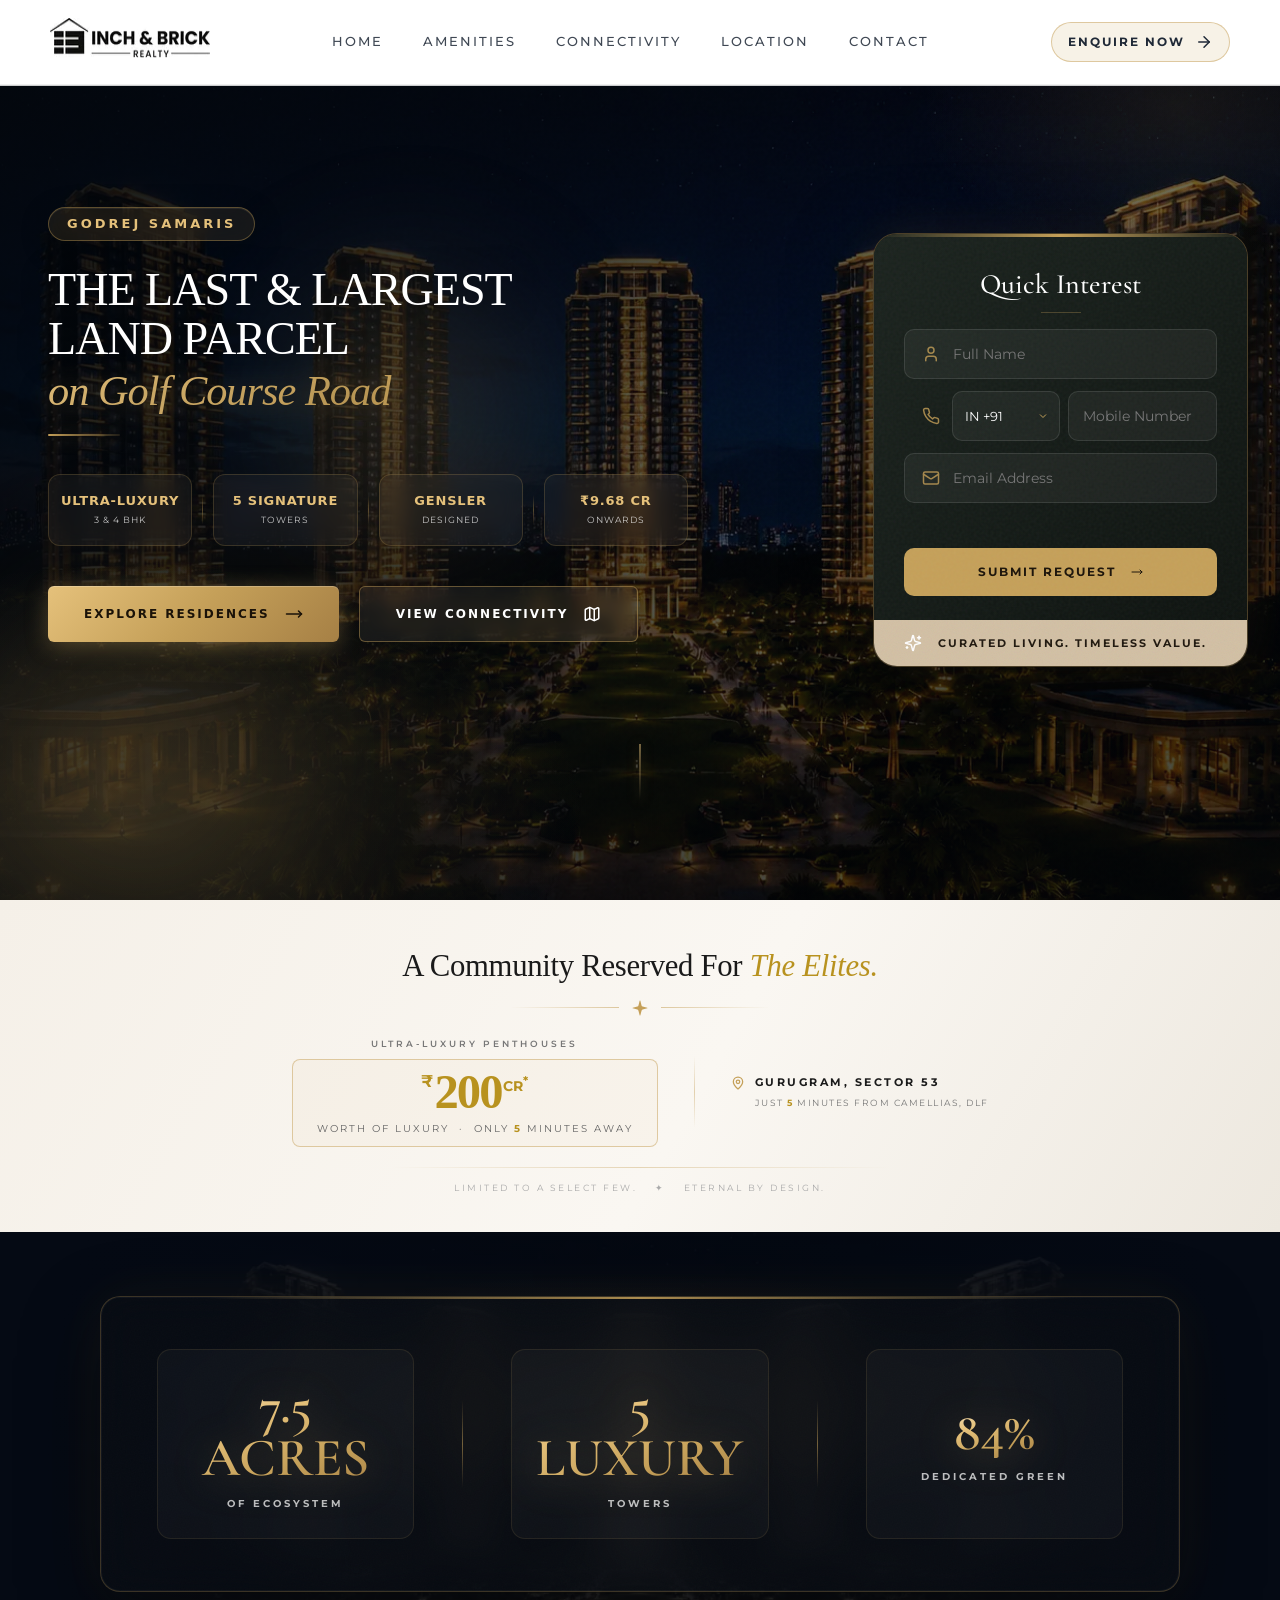
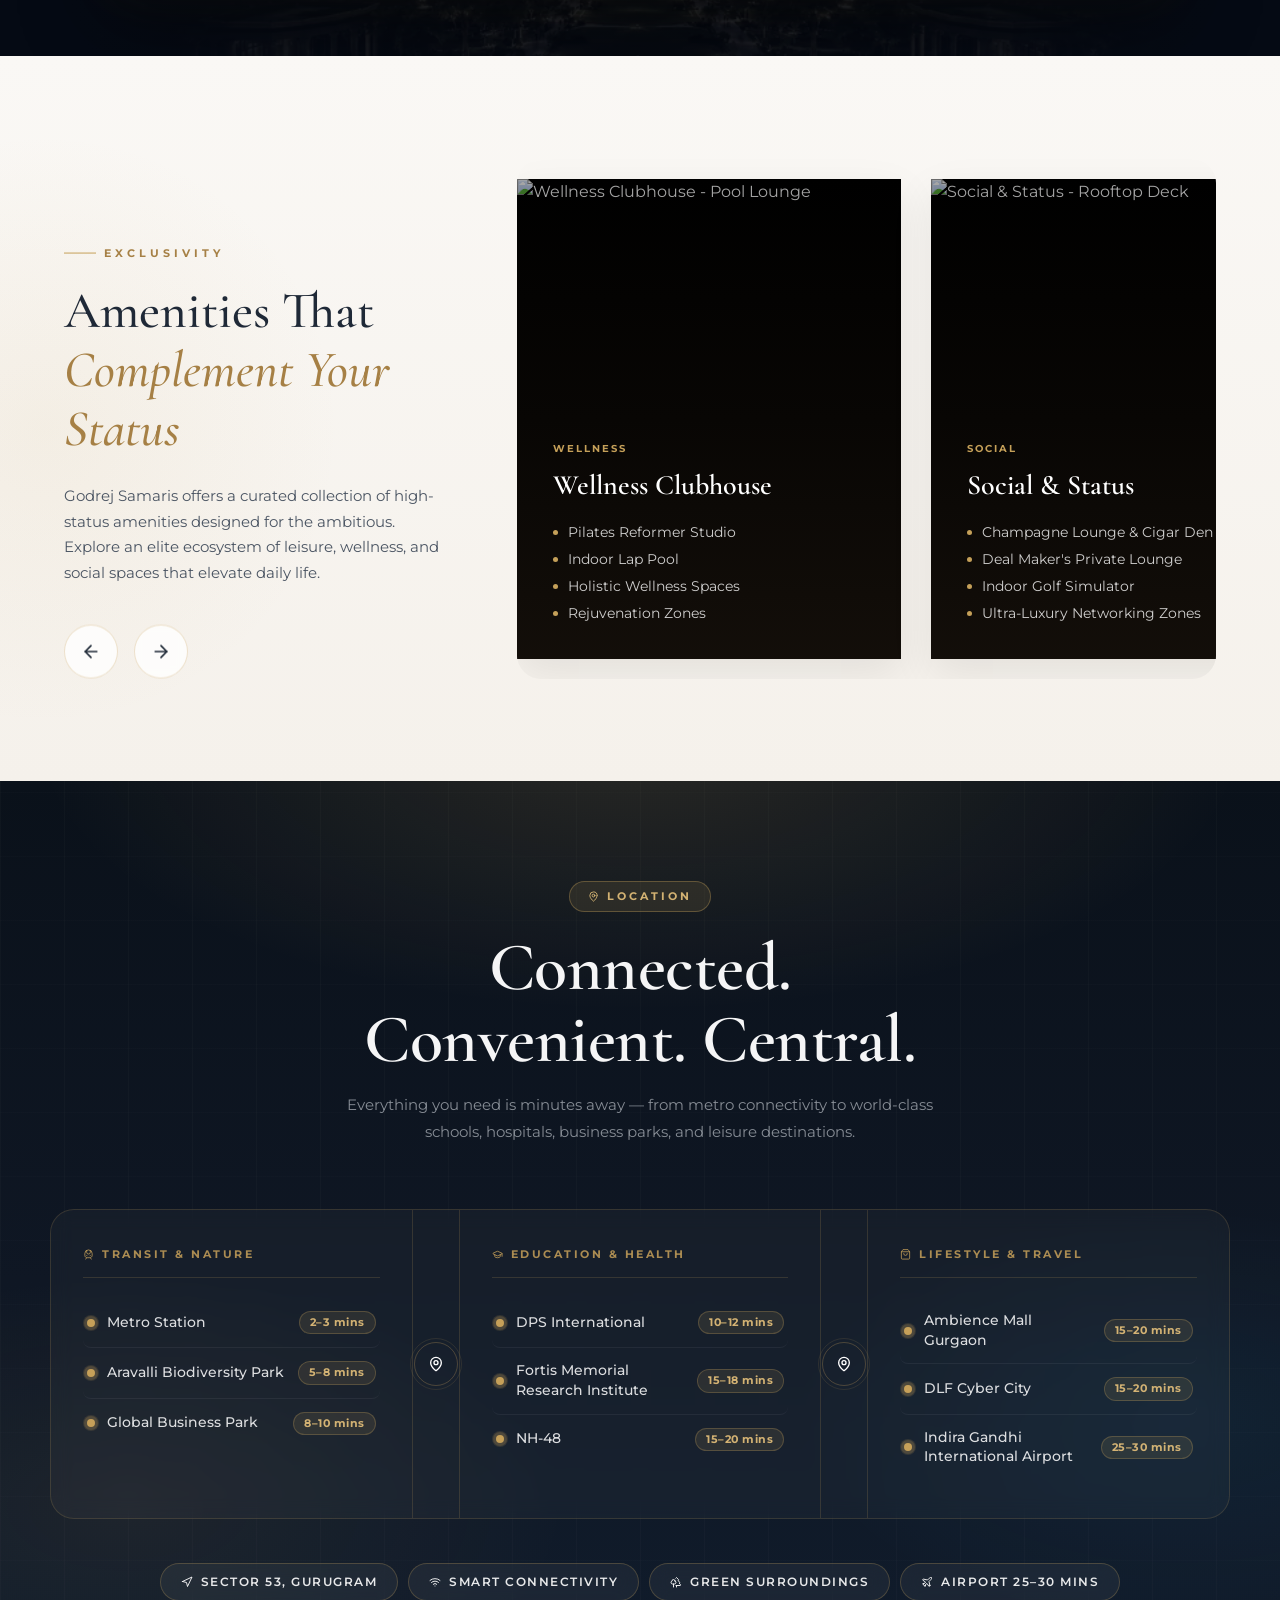
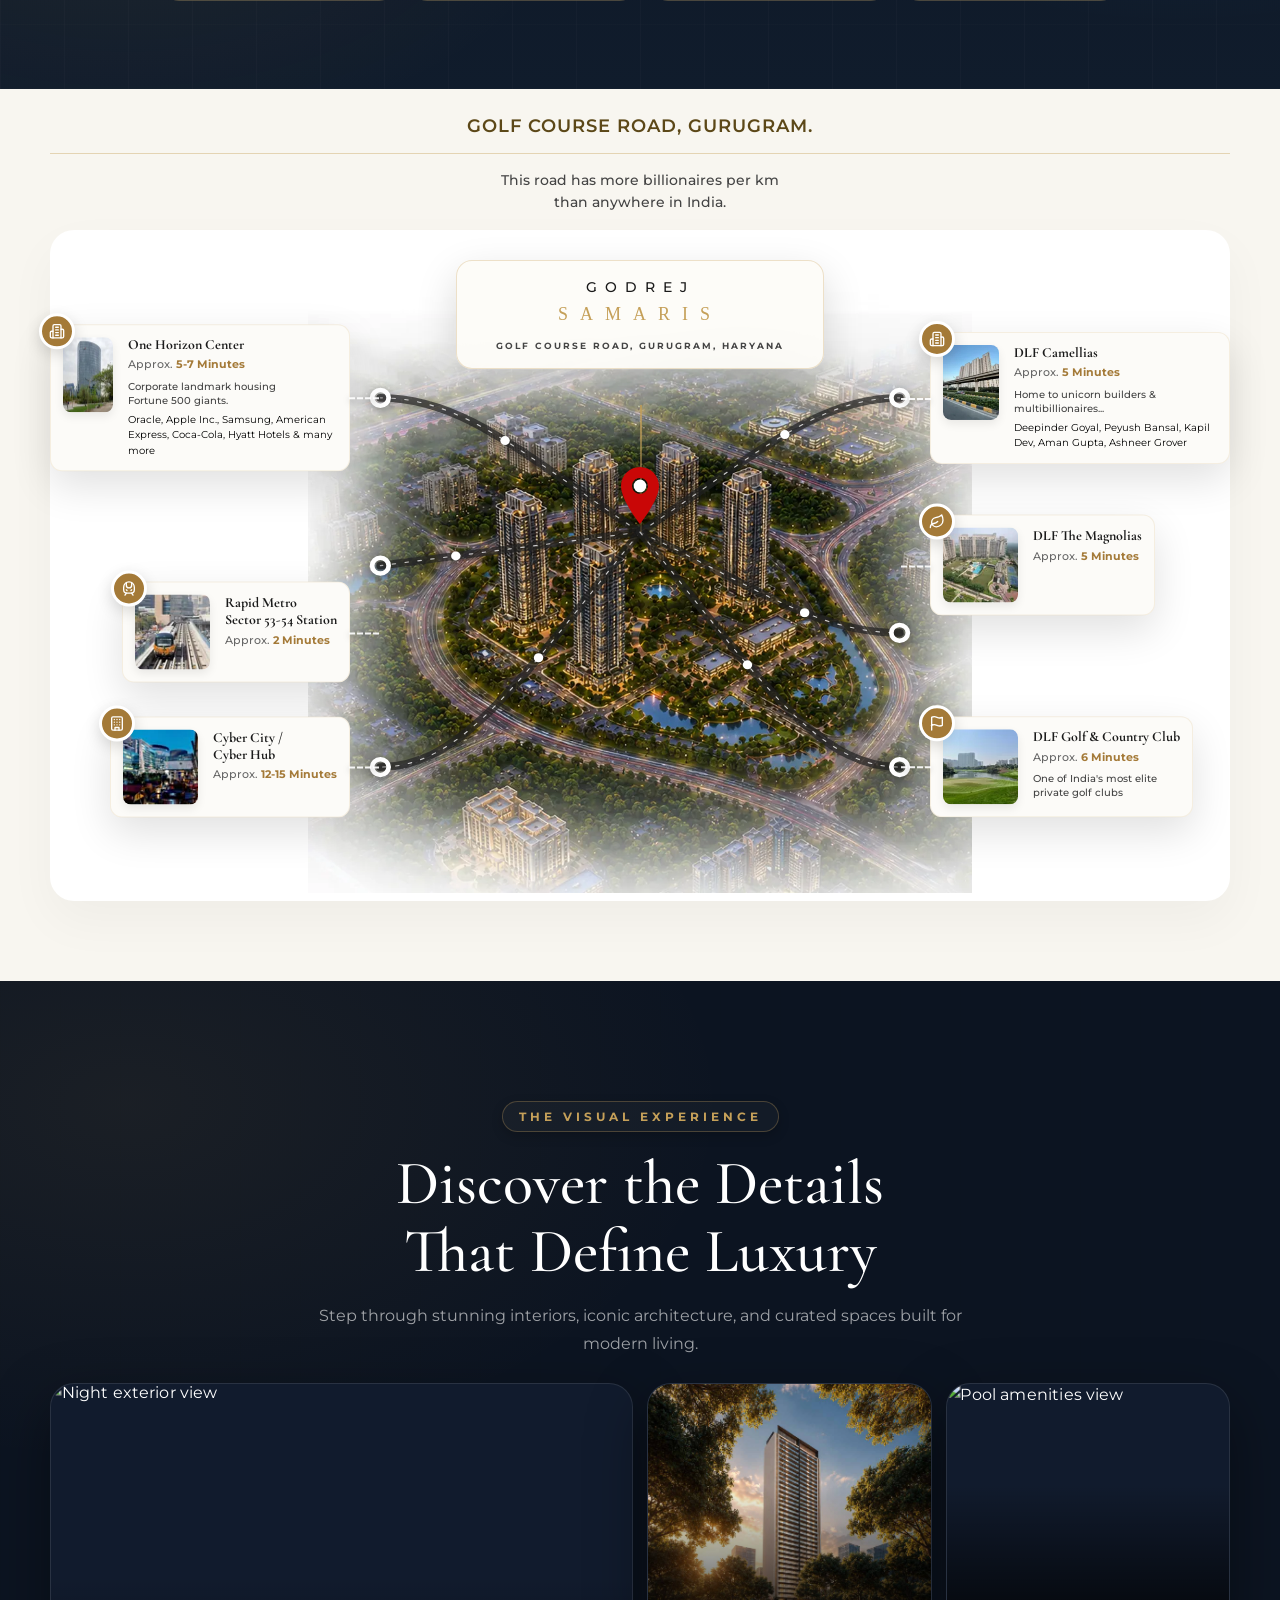
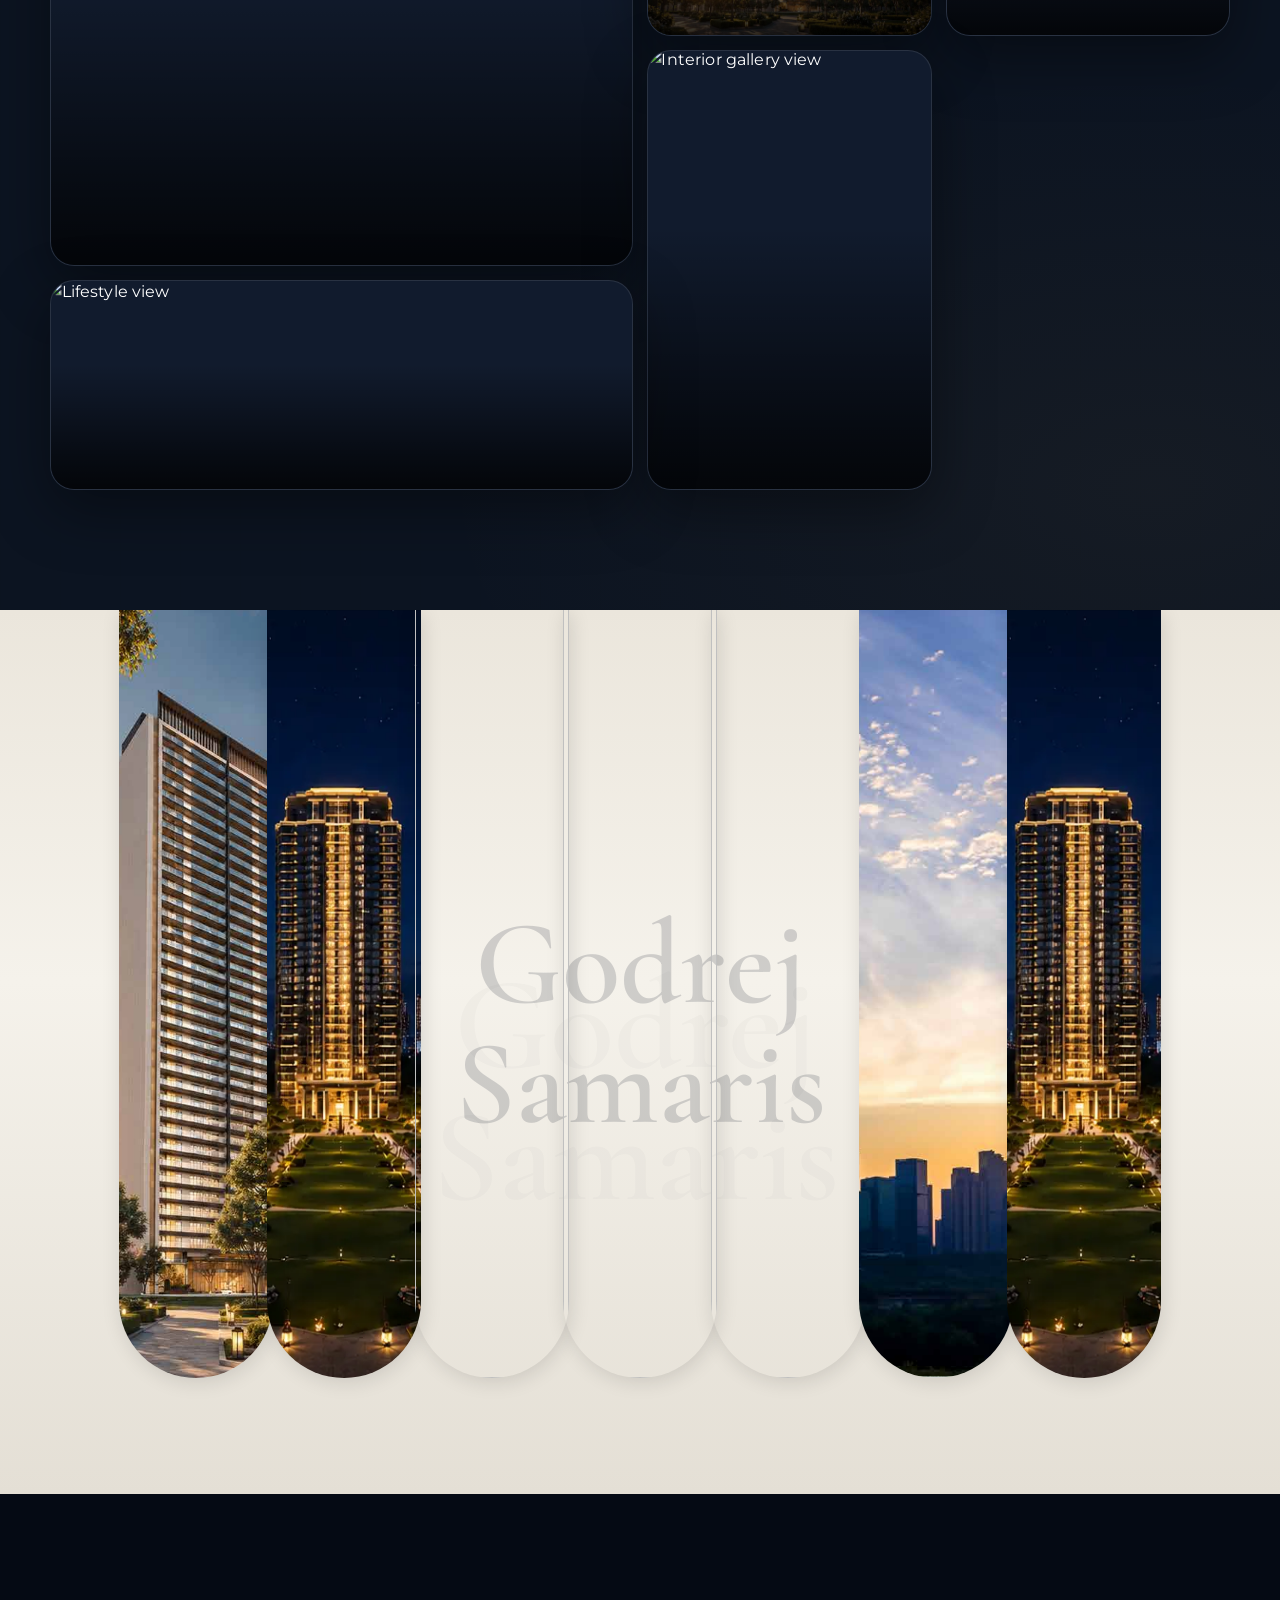
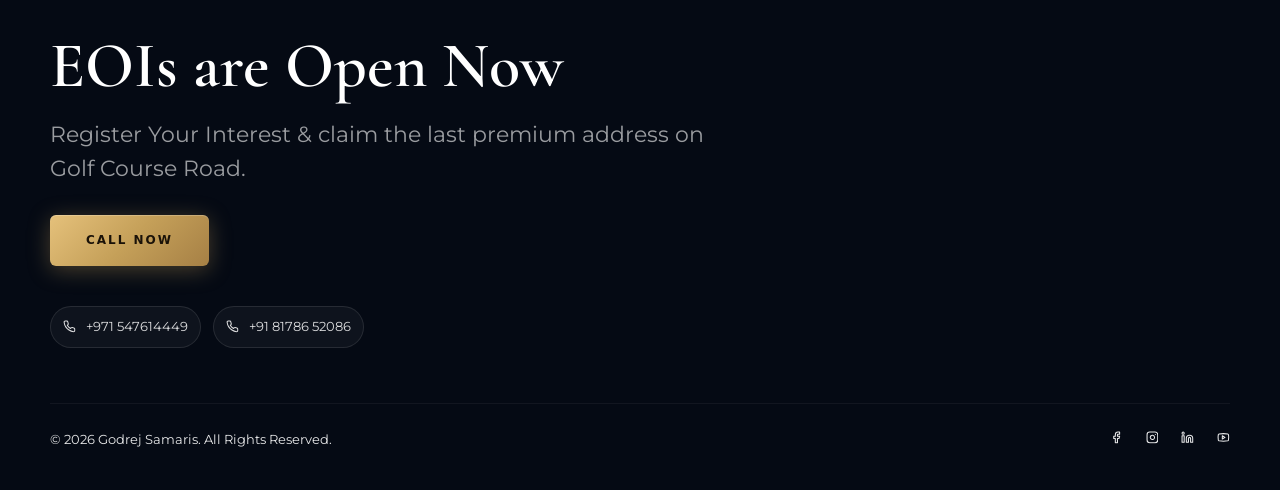
==== index.html @ 8f914027 "update" ====
<!DOCTYPE html>
<html lang="en">

<head>
    <meta charset="UTF-8">
    <meta name="viewport" content="width=device-width, initial-scale=1.0">

    <!-- Meta Pixel Code -->
    <script>
        !function (f, b, e, v, n, t, s) {
            if (f.fbq) return; n = f.fbq = function () {
                n.callMethod ?
                    n.callMethod.apply(n, arguments) : n.queue.push(arguments)
            };
            if (!f._fbq) f._fbq = n; n.push = n; n.loaded = !0; n.version = '2.0';
            n.queue = []; t = b.createElement(e); t.async = !0;
            t.src = v; s = b.getElementsByTagName(e)[0];
            s.parentNode.insertBefore(t, s)
        }(window, document, 'script',
            'https://connect.facebook.net/en_US/fbevents.js');
        fbq('init', '2955680104775438');
        fbq('track', 'PageView');
    </script>
    <noscript><img height="1" width="1" style="display:none"
            src="https://www.facebook.com/tr?id=2955680104775438&ev=PageView&noscript=1" /></noscript>
    <!-- End Meta Pixel Code -->

    <!-- Primary Meta Tags -->
    <title>Godrej Properties Samaris Sector 53 Gurgaon | Near Golf Course Road</title>
    <meta name="title" content="Godrej Properties Samaris Sector 53 Gurgaon | Near Golf Course Road" />
    <meta name="description"
        content="Godrej Properties Samaris in Sector 53 Gurgaon features premium 3 & 4 BHK luxury residences on Golf Course Road within a 7.5-acre community near the metro station." />
    <link rel="canonical" href="https://godrejpropertiessamaris.com/" />

    <!-- Favicon -->
    <link rel="icon" href="/favicon.ico" type="image/x-icon" sizes="any" />
    <link rel="shortcut icon" href="/favicon.ico" type="image/x-icon" />

    <!-- Open Graph / Facebook -->
    <meta property="og:type" content="website" />
    <meta property="og:url" content="https://godrejpropertiessamaris.com/" />
    <meta property="og:title" content="Godrej Properties Samaris Sector 53 Gurgaon | Luxury Homes" />
    <meta property="og:description"
        content="Discover premium 3 & 4 BHK luxury residences at Godrej Properties Samaris Sector 53 Gurgaon on Golf Course Road within a 7.5-acre community near the metro station." />
    <meta property="og:image" content="https://godrejpropertiessamaris.com/banner.webp" />
    <meta property="og:site_name" content="Godrej Properties Samaris" />

    <!-- Twitter Meta Tags -->
    <meta name="twitter:card" content="summary_large_image" />
    <meta name="twitter:title" content="Godrej Properties Samaris Sector 53 Gurgaon | Luxury Residences" />
    <meta name="twitter:description"
        content="Explore premium 3 & 4 BHK luxury homes at Godrej Properties Samaris Sector 53 Gurgaon near Golf Course Road and metro connectivity." />
    <meta name="twitter:image" content="https://godrejpropertiessamaris.com/banner.webp" />

    <!-- Schema Code -->
    <script type="application/ld+json">
    {
      "@context": "https://schema.org",
      "@type": "Residence",
      "name": "Godrej Properties Samaris",
      "url": "https://godrejpropertiessamaris.com/",
      "description": "Godrej Properties Samaris in Sector 53 Gurgaon features premium 3 & 4 BHK luxury residences on Golf Course Road within a 7.5-acre community near the metro station.",
      "address": {
        "@type": "PostalAddress",
        "streetAddress": "Sector 53",
        "addressLocality": "Gurgaon",
        "addressRegion": "Haryana",
        "postalCode": "122003",
        "addressCountry": "IN"
      },
      "brand": {
        "@type": "Brand",
        "name": "Godrej Properties"
      },
      "image": "https://godrejpropertiessamaris.com/banner.webp",
      "amenityFeature": [
        {
          "@type": "LocationFeatureSpecification",
          "name": "Clubhouse",
          "value": true
        },
        {
          "@type": "LocationFeatureSpecification",
          "name": "Swimming Pool",
          "value": true
        },
        {
          "@type": "LocationFeatureSpecification",
          "name": "Gymnasium",
          "value": true
        },
        {
          "@type": "LocationFeatureSpecification",
          "name": "Landscaped Gardens",
          "value": true
        },
        {
          "@type": "LocationFeatureSpecification",
          "name": "Metro Connectivity",
          "value": true
        }
      ]
    }
    </script>

    <link rel="preconnect" href="https://fonts.googleapis.com">
    <link rel="preconnect" href="https://fonts.gstatic.com" crossorigin>
    <link rel="preload" as="style"
        href="https://fonts.googleapis.com/css2?family=Cormorant+Garamond:wght@400;600&family=Montserrat:wght@400;500;600;700&family=Pinyon+Script&display=optional"
        onload="this.onload=null;this.rel='stylesheet'">
    <noscript>
        <link rel="stylesheet"
            href="https://fonts.googleapis.com/css2?family=Cormorant+Garamond:wght@400;600&family=Montserrat:wght@400;500;600;700&family=Pinyon+Script&display=optional">
    </noscript>
    <link rel="preload" as="image" href="banner-640.webp" fetchpriority="high" media="(max-width: 768px)">
    <link rel="preload" as="image" href="banner-960.webp" fetchpriority="high"
        media="(min-width: 769px) and (max-width: 1280px)">
    <link rel="preload" as="image" href="banner-1920.webp" fetchpriority="high" media="(min-width: 1281px)">
    <link rel="preload" href="style.deferred.css?v=3.1" as="style">
    <style id="critical-css">
        :root {
            --primary: #C5A059;
            --primary-light: #E5C17B;
            --primary-dark: #A68045;
            --bg-dark: #030712;
            --bg-navy: #050a14;
            --bg-light: #FAFAFA;
            --bg-white: #FFFFFF;
            --text-white: #FFFFFF;
            --text-dark: #1F2937;
            --text-gray: #4B5563;
            --text-light-gray: #9CA3AF;
            --border-gold: rgba(197, 160, 89, 0.3);
            --border-light: rgba(0, 0, 0, 0.05);
            --glass-bg: rgba(255, 255, 255, 0.03);
            --transition: all 0.5s cubic-bezier(0.16, 1, 0.3, 1);

            /* Map Colors */
            --map-transit: #00e5ff;
            --map-education: #a855f7;
            --map-health: #f43f5e;
            --map-lifestyle: #fbbf24;
            --map-project: #ffffff;
        }

        * {
            margin: 0;
            padding: 0;
            box-sizing: border-box;
        }

        .sr-only {
            position: absolute;
            width: 1px;
            height: 1px;
            padding: 0;
            margin: -1px;
            overflow: hidden;
            clip: rect(0, 0, 0, 0);
            white-space: nowrap;
            border: 0;
        }

        body {
            background-color: var(--bg-white);
            color: var(--text-dark);
            font-family: 'Montserrat', system-ui, -apple-system, 'Segoe UI', sans-serif;
            line-height: 1.6;
            overflow-x: hidden;
        }

        body.footer-only-page {
            min-height: 100vh;
            background-color: var(--bg-navy);
            color: var(--text-white);
        }

        body.footer-only-page .footer-section {
            padding-top: 140px;
        }

        /* Light banner + readable fixed header on this layout */
        body.footer-only-page .header {
            background: #fff;
            backdrop-filter: blur(12px);
            border-bottom: 1px solid rgba(0, 0, 0, 0.06);
            box-shadow: 0 1px 0 rgba(255, 255, 255, 0.8);
            padding: 18px 0;
        }

        body.footer-only-page .nav a {
            color: var(--text-dark);
            opacity: 0.85;
        }

        body.footer-only-page .brand {
            color: var(--text-dark);
        }

        body.footer-only-page .nav-cta {
            background: rgba(197, 160, 89, 0.14);
            color: var(--text-dark);
            border-color: rgba(197, 160, 89, 0.5);
        }

        body.footer-only-page .nav a:hover {
            color: var(--primary-dark);
            opacity: 1;
        }

        body.footer-only-page .nav-cta:hover {
            background: rgba(197, 160, 89, 0.22);
            border-color: rgba(197, 160, 89, 0.75);
        }

        body.footer-only-page .header.scrolled {
            padding: 14px 0;
        }

        body.footer-only-page .header.scrolled .nav a {
            color: var(--text-dark);
        }

        body.footer-only-page .header.scrolled .brand {
            color: var(--text-dark);
        }

        body.footer-only-page .header.scrolled .nav-cta {
            background: rgba(197, 160, 89, 0.14);
            color: var(--text-dark);
        }

        /* ==========================================
   HERO BANNER – Cinematic Editorial
   ========================================== */
        .hero {
            position: relative;
            width: 100%;
            height: 100vh;
            min-height: 700px;
            /* Reduced to fit common laptops */
            display: flex;
            align-items: center;
            background: #000;
            overflow: hidden;
        }


        .hero__bg {
            position: absolute;
            inset: 0;
            z-index: 1;
        }

        .hero__bg picture {
            position: absolute;
            inset: 0;
            display: block;
            width: 100%;
            height: 100%;
        }

        .hero__bg .hero__img {
            display: block;
            width: 100%;
            height: 100%;
            min-width: 100%;
            min-height: 100%;
            object-fit: cover;
            object-position: center 35%;
        }

        .hero__img {
            opacity: 0.78;
            filter: saturate(1.1) contrast(1.04);
            animation: heroKenBurns 24s ease-in-out infinite alternate;
        }

        .hero__bg::after {
            content: "";
            position: absolute;
            inset: 0;
            z-index: 2;
            opacity: 0.3;
            pointer-events: none;
            background-image: url('data:image/svg+xml,%3Csvg viewBox="0 0 256 256" xmlns="http://www.w3.org/2000/svg"%3E%3Cfilter id="n"%3E%3CfeTurbulence type="fractalNoise" baseFrequency="0.85" numOctaves="4" stitchTiles="stitch"/%3E%3C/filter%3E%3Crect width="100%25" height="100%25" filter="url(%23n)" opacity="0.5"/%3E%3C/svg%3E');
            mix-blend-mode: overlay;
        }

        @media (max-width: 768px) {
            .hero__img {
                animation: none;
                object-position: center center;
                opacity: 0.72;
            }
        }

        @media (prefers-reduced-motion: reduce) {

            .hero__img,
            .hero__swirl {
                animation: none;
            }
        }

        @keyframes heroKenBurns {
            from {
                transform: scale(1);
            }

            to {
                transform: scale(1.07);
            }
        }

        .hero__overlay {
            position: absolute;
            inset: 0;
            z-index: 3;
            background:
                linear-gradient(105deg,
                    rgba(3, 7, 12, 0.9) 0%,
                    rgba(3, 7, 12, 0.68) 40%,
                    rgba(3, 7, 12, 0.32) 70%,
                    rgba(3, 7, 12, 0.5) 100%),
                linear-gradient(180deg,
                    rgba(0, 0, 0, 0.3) 0%,
                    transparent 45%,
                    rgba(0, 0, 0, 0.45) 100%);
        }

        .hero__overlay::after {
            content: "";
            position: absolute;
            inset: 0;
            background:
                radial-gradient(ellipse 65% 50% at 10% 90%,
                    rgba(197, 160, 89, 0.16) 0%,
                    transparent 55%),
                radial-gradient(ellipse 40% 35% at 92% 12%,
                    rgba(197, 160, 89, 0.1) 0%,
                    transparent 50%);
            pointer-events: none;
        }

        .hero__swirl {
            position: absolute;
            left: -120px;
            bottom: -120px;
            width: 520px;
            height: 520px;
            background: radial-gradient(circle at center, rgba(197, 160, 89, 0.14), transparent 68%);
            border: 1px solid rgba(197, 160, 89, 0.18);
            border-radius: 50%;
            z-index: 4;
            pointer-events: none;
            filter: blur(50px);
            animation: heroSwirlPulse 8s ease-in-out infinite alternate;
        }

        .hero__swirl::before {
            content: "";
            position: absolute;
            top: -280px;
            right: -200px;
            width: 380px;
            height: 380px;
            border-radius: 50%;
            background: radial-gradient(circle, rgba(197, 160, 89, 0.2), transparent 70%);
            filter: blur(40px);
        }

        @keyframes heroSwirlPulse {
            from {
                opacity: 0.65;
                transform: scale(1);
            }

            to {
                opacity: 1;
                transform: scale(1.05);
            }
        }

        .hero__inner {
            position: relative;
            z-index: 10;
            display: grid;
            grid-template-columns: 1.2fr 0.8fr;
            gap: 40px;
            align-items: center;
            max-width: 1100px;
            margin: 0 auto;
            padding: 0 15px;
        }

        .hero .container.hero__inner {
            width: 100%;
            max-width: 1480px;
            padding-left: clamp(16px, 2.5vw, 32px);
            padding-right: clamp(16px, 2.5vw, 32px);
        }

        /* Content */
        .hero__badge {
            display: inline-flex;
            align-items: center;
            gap: 12px;
            padding: 8px 18px;
            font: 700 13px/1.2 ui-sans-serif, system-ui, -apple-system, "Segoe UI", sans-serif;
            letter-spacing: 3px;
            text-transform: uppercase;
            color: var(--primary-light);
            margin-bottom: 24px;
            min-height: 1.5em;
            border-radius: 999px;
            border: 1px solid rgba(197, 160, 89, 0.4);
            background: rgba(197, 160, 89, 0.1);
            backdrop-filter: blur(12px);
            box-shadow: 0 8px 32px rgba(0, 0, 0, 0.2), inset 0 1px 0 rgba(255, 255, 255, 0.07);
        }

        .hero__badge [data-lucide],
        .hero__badge .icon {
            width: 14px;
            height: 14px;
            flex-shrink: 0;
        }

        .hero__title {
            font-family: Georgia, 'Times New Roman', serif;
            font-size: clamp(30px, 3.6vw, 58px);
            font-weight: 500;
            line-height: 1.08;
            color: #fff;
            letter-spacing: -1px;
            margin-bottom: 15px;
            text-transform: uppercase;
            min-height: 2.1em;
            text-shadow: 0 4px 36px rgba(0, 0, 0, 0.45);
        }

        .hero__title--alt {
            font-family: Georgia, 'Times New Roman', serif;
            font-style: italic;
            text-transform: none;
            background: linear-gradient(135deg, #e5c17b 0%, #c5a059 50%, #f0ddb0 100%);
            -webkit-background-clip: text;
            background-clip: text;
            color: transparent;
            font-size: 0.92em;
            margin-left: 0;
            font-weight: 400;
            display: block;
            min-height: 1.2em;
            margin-top: 0.1em;
            filter: drop-shadow(0 2px 14px rgba(197, 160, 89, 0.3));
        }

        .hero__divider {
            width: 72px;
            height: 2px;
            border-radius: 2px;
            background: linear-gradient(90deg, var(--primary), rgba(197, 160, 89, 0.15));
            margin-bottom: 30px;
            box-shadow: 0 0 18px rgba(197, 160, 89, 0.4);
        }

        .hero__sub {
            font-size: 16px;
            /* Slightly smaller */
            color: rgba(255, 255, 255, 0.7);
            line-height: 1.6;
            margin-bottom: 32px;
            /* Reduced */
            max-width: 520px;
        }

        .hero__actions {
            display: flex;
            gap: 20px;
            margin-bottom: 50px;
            /* Reduced */
        }

        .hero__btn {
            display: inline-flex;
            align-items: center;
            gap: 15px;
            padding: 18px 36px;
            border-radius: 6px;
            font: 700 12px/1.2 ui-sans-serif, system-ui, -apple-system, "Segoe UI", sans-serif;
            letter-spacing: 2px;
            text-transform: uppercase;
            transition: var(--transition);
            text-decoration: none;
        }

        .hero__btn--primary {
            background: linear-gradient(135deg, #e5c17b 0%, #c5a059 50%, #a68045 100%);
            color: #1a1208;
            box-shadow: 0 4px 22px rgba(197, 160, 89, 0.35), inset 0 1px 0 rgba(255, 255, 255, 0.22);
        }

        /* Global Reveal Animations */
        .reveal-up,
        .reveal-left,
        .reveal-right {
            opacity: 0;
            transition: all 1s cubic-bezier(0.16, 1, 0.3, 1);
        }

        .reveal-up {
            transform: translateY(40px);
        }

        .reveal-left {
            transform: translateX(-40px);
        }

        .reveal-right {
            transform: translateX(40px);
        }

        .reveal-up.revealed,
        .reveal-left.revealed,
        .reveal-right.revealed {
            opacity: 1;
            transform: translate(0, 0);
        }

        /* Above-the-fold hero: no transform shift (fixes CLS) */
        .hero .reveal-up,
        .hero .reveal-up.revealed {
            opacity: 1;
            transform: none;
        }

        .hero__content {
            min-height: 320px;
            contain: layout style;
        }

        .hero__actions [data-lucide],
        .hero__actions .icon {
            width: 18px;
            height: 18px;
            flex-shrink: 0;
        }

        /* Scroll Animation Logic */
        .hero__btn--outline {
            border: 1px solid rgba(197, 160, 89, 0.45);
            color: #fff;
            background: rgba(255, 255, 255, 0.06);
            backdrop-filter: blur(8px);
        }

        /* Button & Form Interactions */

        .hero__btn:hover {
            transform: translateY(-5px);
            box-shadow: 0 15px 35px rgba(0, 0, 0, 0.3);
        }

        .hero__btn--primary:hover {
            background: linear-gradient(135deg, #f0ddb0 0%, #e5c17b 50%, #c5a059 100%);
            box-shadow: 0 12px 36px rgba(197, 160, 89, 0.42);
        }

        .hero__btn--outline:hover {
            background: rgba(197, 160, 89, 0.14);
            border-color: var(--primary-light);
            color: var(--primary-light);
        }

        /* Project Stats Strip */
        .hero__stats-strip {
            position: absolute;
            bottom: 0;
            left: 0;
            width: 100%;
            background: rgba(0, 0, 0, 0.4);
            backdrop-filter: blur(10px);
            border-top: 1px solid rgba(255, 255, 255, 0.08);
            padding: 25px 0;
            z-index: 15;
        }

        .h-stats {
            display: flex;
            align-items: center;
            justify-content: space-between;
            gap: 10px;
            margin-bottom: 2rem;
            min-height: 5.5rem;
            width: 100%;
            max-width: 640px;
        }

        .h-stat-item {
            flex: 1;
            display: flex;
            flex-direction: column;
            align-items: center;
            justify-content: center;
            text-align: center;
            border: 1px solid rgba(197, 160, 89, 0.22);
            border-radius: 12px;
            padding: 0.85rem 0.5rem;
            width: 100%;
            min-height: 4.5rem;
            background: rgba(255, 255, 255, 0.04);
            backdrop-filter: blur(10px);
            transition: var(--transition);
        }

        .h-stat-item:hover {
            border-color: rgba(197, 160, 89, 0.5);
            background: rgba(197, 160, 89, 0.08);
            transform: translateY(-3px);
            box-shadow: 0 10px 26px rgba(0, 0, 0, 0.22);
        }

        .h-stat-val {
            font: 700 13px/1.2 ui-sans-serif, system-ui, -apple-system, "Segoe UI", sans-serif;
            color: var(--primary-light);
            text-transform: uppercase;
            letter-spacing: 0.8px;
        }

        .h-stat-lab {
            font-size: 9px;
            color: rgba(255, 255, 255, 0.75);
            margin-top: 4px;
            text-transform: uppercase;
            letter-spacing: 1px;
        }

        .h-stat-sep {
            width: 1px;
            height: 30px;
            background: linear-gradient(180deg, transparent, rgba(197, 160, 89, 0.4), transparent);
            flex-shrink: 0;
        }

        @media (max-width: 768px) {
            .h-stats {
                grid-template-columns: repeat(2, minmax(0, 1fr));
                max-width: 100%;
                min-height: 9.5rem;
                gap: 12px;
                display: grid;
            }

            .h-stat-sep {
                display: none;
            }

            .hero__stats-strip {
                position: absolute;
                bottom: 0;
                left: 0;
                width: 100%;
                padding: 20px 0;
                background: rgba(0, 0, 0, 0.4);
                backdrop-filter: blur(10px);
                border-top: 1px solid rgba(255, 255, 255, 0.1);
                z-index: 15;
            }
        }

        /* Two-Tone Form Card */
        .hero__form-card {
            position: relative;
            width: 100%;
            max-width: 375px;
            min-height: 420px;
            margin-left: auto;
            border-radius: 24px;
            overflow: hidden;
            border: 1px solid rgba(197, 160, 89, 0.32);
            box-shadow:
                0 0 0 1px rgba(255, 255, 255, 0.05) inset,
                0 24px 80px rgba(0, 0, 0, 0.5),
                0 0 50px rgba(197, 160, 89, 0.1);
            background: #111;
            transition: transform 0.5s cubic-bezier(0.16, 1, 0.3, 1), box-shadow 0.5s ease;
        }

        .hero__form-card::before {
            content: "";
            position: absolute;
            top: 0;
            left: 0;
            right: 0;
            height: 3px;
            background: linear-gradient(90deg, transparent, var(--primary), transparent);
            z-index: 5;
        }

        .hero__form-card:hover {
            transform: translateY(-5px);
            box-shadow:
                0 0 0 1px rgba(255, 255, 255, 0.07) inset,
                0 30px 90px rgba(0, 0, 0, 0.55),
                0 0 70px rgba(197, 160, 89, 0.18);
        }

        .hero [data-lucide],
        .hero i[data-lucide] {
            display: inline-block;
            width: 1.125rem;
            height: 1.125rem;
            flex-shrink: 0;
            vertical-align: middle;
        }

        .loc__strip .loc-chip {
            color: rgb(250 250 250 / 92%);
        }

        .hero__form-main {
            padding: 28px 30px 24px;
            /* Shorter padding */
            background: linear-gradient(135deg, #1a221d 0%, #0d120f 100%);
            position: relative;
        }

        /* Optional: Marble texture overlay */
        .hero__form-main::after {
            content: "";
            position: absolute;
            inset: 0;
            background-image: url('data:image/svg+xml,%3Csvg viewBox="0 0 200 200" xmlns="http://www.w3.org/2000/svg"%3E%3Cfilter id="n"%3E%3CfeTurbulence type="fractalNoise" baseFrequency="0.65"/%3E%3C/filter%3E%3Crect width="100%25" height="100%25" filter="url(%23n)" opacity="0.05"/%3E%3C/svg%3E');
            pointer-events: none;
        }

        .hero__form-head {
            text-align: center;
            margin-bottom: 16px;
        }

        .hero__form-title {
            font-family: 'Cormorant Garamond', serif;
            font-size: 28px;
            color: #fff;
            margin-bottom: 6px;
            font-weight: 500;
        }

        .hero__form-sub {
            font: 700 10px/1 "Montserrat", sans-serif;
            letter-spacing: 2px;
            color: var(--primary);
            margin-bottom: 12px;
            /* Reduced from 20px */
        }

        .hero__form-divider {
            width: 40px;
            height: 1px;
            background: var(--primary);
            margin: 0 auto;
            opacity: 0.3;
        }

        .hero__form {
            display: flex;
            flex-direction: column;
            gap: 12px;
            /* Reduced from 16px */
        }

        .hero__field {
            position: relative;
        }

        .hero__field i,
        .hero__field svg {
            position: absolute;
            left: 18px;
            top: 50%;
            transform: translateY(-50%);
            width: 18px;
            height: 18px;
            color: var(--primary);
            opacity: 0.8;
            z-index: 5;
            pointer-events: none;
        }

        .hero__field input {
            width: 100%;
            background: rgba(255, 255, 255, 0.05);
            border: 1px solid rgba(255, 255, 255, 0.1);
            border-radius: 10px;
            padding: 15px 18px 15px 48px;
            /* Shorter vertical padding */
            color: #fff;
            font-family: 'Montserrat', sans-serif;
            font-size: 14px;
            transition: var(--transition);
        }

        .hero__field input:focus {
            outline: none;
            background: rgba(255, 255, 255, 0.08);
            border-color: var(--primary);
        }

        .hero__field--phone .hero__phone-row {
            display: flex;
            gap: 8px;
            width: 100%;
            padding-left: 48px;
        }

        .hero__field--phone .hero__phone-code {
            flex: 0 0 auto;
            min-width: 108px;
            max-width: 118px;
            background: rgba(255, 255, 255, 0.05);
            border: 1px solid rgba(255, 255, 255, 0.1);
            border-radius: 10px;
            padding: 15px 28px 15px 12px;
            color: #fff;
            font-family: 'Montserrat', sans-serif;
            font-size: 13px;
            cursor: pointer;
            transition: var(--transition);
            appearance: none;
            background-image: url("data:image/svg+xml,%3Csvg xmlns='http://www.w3.org/2000/svg' width='12' height='12' viewBox='0 0 24 24' fill='none' stroke='%23C5A059' stroke-width='2'%3E%3Cpath d='m6 9 6 6 6-6'/%3E%3C/svg%3E");
            background-repeat: no-repeat;
            background-position: right 10px center;
        }

        .hero__field--phone .hero__phone-code:focus {
            outline: none;
            background-color: rgba(255, 255, 255, 0.08);
            border-color: var(--primary);
        }

        .hero__field--phone .hero__phone-code option {
            background: #1a221d;
            color: #fff;
        }

        .hero__field--phone input[name="mobile"] {
            flex: 1;
            min-width: 0;
            padding-left: 14px;
        }

        .hero__field--phone:focus-within .hero__phone-code,
        .hero__field--phone:focus-within input[name="mobile"] {
            border-color: var(--primary);
        }

        .hero__submit {
            margin-top: 6px;
            background: var(--primary);
            color: #1a1208;
            border: none;
            border-radius: 10px;
            padding: 18px;
            /* Reduced from 22px */
            font: 700 12px/1 "Montserrat", sans-serif;
            letter-spacing: 2px;
            text-transform: uppercase;
            cursor: pointer;
            display: flex;
            align-items: center;
            justify-content: center;
            gap: 15px;
            transition: var(--transition);
        }

        .hero__submit:hover {
            background: var(--primary-light);
            transform: scale(1.02);
        }

        .hero__submit:disabled {
            opacity: 0.65;
            cursor: not-allowed;
            transform: none;
        }

        .hero__submit:disabled:hover {
            transform: none;
            background: var(--primary);
        }

        .lead-form-feedback {
            margin: 0;
            min-height: 1.25em;
            font-family: 'Montserrat', sans-serif;
            font-size: 12px;
            line-height: 1.4;
            color: rgba(255, 255, 255, 0.75);
        }

        .lead-form-feedback.lead-form-feedback--error {
            color: #fca5a5;
        }

        .lead-form-feedback.lead-form-feedback--success {
            color: #6ee7b7;
        }

        .hero__form-footer {
            padding: 14px 30px;
            /* Shorter padding */
            background: #d2bfa3;
            /* Stone color */
            display: flex;
            align-items: center;
            gap: 16px;
            /* Reduced gap */
            position: relative;
        }

        /* Optional: Stone texture overlay */
        .hero__form-footer::after {
            content: "";
            position: absolute;
            inset: 0;
            background-image: url('data:image/svg+xml,%3Csvg viewBox="0 0 200 200" xmlns="http://www.w3.org/2000/svg"%3E%3Cfilter id="s"%3E%3CfeTurbulence type="fractalNoise" baseFrequency="0.8"/%3E%3C/filter%3E%3Crect width="100%25" height="100%25" filter="url(%23s)" opacity="0.1"/%3E%3C/svg%3E');
            pointer-events: none;
        }

        .hero__form-footer i {
            width: 24px;
            height: 24px;
            color: #1a1208;
            opacity: 0.8;
        }

        .hero__form-footer p {
            font: 700 11px/1.4 "Montserrat", sans-serif;
            letter-spacing: 2px;
            color: #1a1208;
            text-transform: uppercase;
        }

        /* Scroll Indicator */
        .hero__scroll {
            position: absolute;
            bottom: 100px;
            /* Raised to sit above the stats strip */
            left: 50%;
            transform: translateX(-50%);
            z-index: 20;
        }

        .hero__scroll-line {
            width: 1px;
            height: 56px;
            background: linear-gradient(to bottom, var(--primary-light), transparent);
            box-shadow: 0 0 12px rgba(197, 160, 89, 0.5);
            animation: scrollLine 2.5s infinite;
        }

        @keyframes scrollLine {
            0% {
                transform: scaleY(0);
                transform-origin: top;
            }

            50% {
                transform: scaleY(1);
                transform-origin: top;
            }

            51% {
                transform: scaleY(1);
                transform-origin: bottom;
            }

            100% {
                transform: scaleY(0);
                transform-origin: bottom;
            }
        }

        /* Responsive */
        @media (max-width: 1200px) {
            .hero__inner {
                grid-template-columns: 1fr;
                text-align: center;
                gap: 40px;
                /* Reduced gap */
                padding: 100px 0 60px;
                /* Adjusted padding */
            }

            .hero__content {
                display: flex;
                flex-direction: column;
                align-items: center;
                min-height: 380px;
                width: 100%;
            }

            .hero__sub {
                margin-left: auto;
                margin-right: auto;
                max-width: 600px;
            }

            .hero__actions {
                justify-content: center;
            }

            .hero__divider {
                margin-left: auto;
                margin-right: auto;
            }

            .hero__features {
                justify-content: center;
                flex-wrap: wrap;
            }

            .hero__form-card {
                margin: 0 auto;
                width: 100%;
                max-width: 440px;
            }
        }

        @media (max-width: 768px) {
            .hero {
                height: auto;
                min-height: 100vh;
                display: flex;
                align-items: center;
                padding: 120px 0 80px;
            }

            .hero__inner {
                grid-template-columns: 1fr;
                gap: 50px;
                text-align: center;
                padding: 0;
            }

            .hero__content {
                display: flex;
                flex-direction: column;
                align-items: center;
                min-height: 580px;
                width: 100%;
            }

            .hero__title {
                font-size: clamp(26px, 6.5vw, 38px);
                letter-spacing: -0.5px;
                min-height: 3.15em;
                max-width: 100%;
            }

            .h-stats {
                min-height: 10.5rem;
            }

            .hero__badge {
                font-size: clamp(11px, 2.8vw, 13px);
                padding: 7px 14px;
            }

            .hero__divider {
                margin: 0 auto 24px;
            }

            .hero .container.hero__inner {
                padding-left: clamp(16px, 4vw, 24px);
                padding-right: clamp(16px, 4vw, 24px);
            }

            .hero__form-card:hover {
                transform: none;
            }

            .hero__form-card {
                margin: 0 auto;
                max-width: 400px;
            }

            .hero__form-main {
                padding: 24px 20px 20px;
            }

            .hero__form-footer {
                padding: 12px 20px;
            }

            .hero__scroll {
                bottom: 30px;
            }
        }

        @media (max-width: 600px) {
            .hero__form-card {
                /* Remove redundant padding here, it's handled by __form-main */
                padding: 0;
            }

            .hero__actions {
                flex-direction: column;
                width: 100%;
                max-width: 400px;
                gap: 12px;
                min-height: 118px;
                margin-bottom: 32px;
            }

            .hero__btn {
                width: 100%;
                justify-content: center;
            }

            .hero__form-title {
                font-size: 24px;
            }
        }

        .container {
            max-width: 1400px;
            margin: 0 auto;
            padding: 0 50px;
        }

        .script-font {
            font-family: 'Pinyon Script', cursive;
            color: var(--primary);
            text-transform: none;
            font-weight: 400;
        }

        /* Header */
        .header {
            position: fixed;
            top: 0;
            left: 0;
            width: 100%;
            z-index: 1000;
            padding: 30px 0;
            transition: var(--transition);
        }

        .header.scrolled {
            padding: 15px 0;
            background: rgba(255, 255, 255, 0.95);
            backdrop-filter: blur(10px);
            box-shadow: 0 2px 20px rgba(0, 0, 0, 0.05);
            border-bottom: 1px solid rgba(0, 0, 0, 0.05);
        }

        .nav-container {
            display: flex;
            justify-content: space-between;
            align-items: center;
        }

        .nav-toggle {
            display: none;
            align-items: center;
            justify-content: center;
            width: 40px;
            height: 40px;
            padding: 0;
            border: 1px solid rgba(197, 160, 89, 0.45);
            border-radius: 8px;
            background: rgba(0, 0, 0, 0.2);
            color: inherit;
            cursor: pointer;
            flex-shrink: 0;
            order: 1;
            transition: var(--transition);
        }

        .nav-toggle:hover {
            border-color: rgba(197, 160, 89, 0.8);
            background: rgba(197, 160, 89, 0.12);
        }

        .nav-toggle__bars {
            display: block;
            width: 18px;
            height: 2px;
            background: currentColor;
            border-radius: 1px;
            position: relative;
            transition: background 0.2s ease;
        }

        .nav-toggle__bars::before,
        .nav-toggle__bars::after {
            content: "";
            position: absolute;
            left: 0;
            width: 18px;
            height: 2px;
            background: currentColor;
            border-radius: 1px;
            transition: transform 0.25s ease, top 0.25s ease;
        }

        .nav-toggle__bars::before {
            top: -6px;
        }

        .nav-toggle__bars::after {
            top: 6px;
        }

        .header.is-menu-open .nav-toggle__bars {
            background: transparent;
        }

        .header.is-menu-open .nav-toggle__bars::before {
            top: 0;
            transform: rotate(45deg);
        }

        .header.is-menu-open .nav-toggle__bars::after {
            top: 0;
            transform: rotate(-45deg);
        }

        .nav-cta-label--short {
            display: none;
        }

        body.nav-open {
            overflow: hidden;
        }

        .logo {
            order: 2;
        }

        .brand {
            display: inline-flex;
            align-items: center;
            gap: 12px;
            text-decoration: none;
            color: #fff;
        }

        .brand-text {
            display: flex;
            flex-direction: column;
            line-height: 1.05;
        }

        .brand-name {
            font-size: 0.9rem;
            letter-spacing: 4px;
            font-weight: 600;
        }

        .brand-sub {
            font-size: 0.55rem;
            letter-spacing: 3px;
            opacity: 0.7;
        }

        .logo-icon {
            height: 40px;
            transition: var(--transition);
        }


        .nav a {
            color: #fff;
            text-decoration: none;
            margin: 0 20px;
            font-size: 0.8rem;
            letter-spacing: 2px;
            font-weight: 500;
            transition: var(--transition);
            opacity: 0.8;
        }

        .nav-cta {
            display: inline-flex;
            align-items: center;
            gap: 10px;
            padding: 10px 16px;
            border-radius: 999px;
            border: 1px solid rgba(197, 160, 89, 0.45);
            background: rgba(0, 0, 0, 0.25);
            color: #fff;
            font-family: inherit;
            font-size: 0.75rem;
            font-weight: 700;
            letter-spacing: 2px;
            text-transform: uppercase;
            backdrop-filter: blur(10px);
            transition: var(--transition);
            white-space: nowrap;
            cursor: pointer;
            appearance: none;
            -webkit-appearance: none;
        }

        .nav-cta:focus-visible {
            outline: 2px solid var(--primary);
            outline-offset: 3px;
        }

        .nav-cta:hover {
            transform: translateY(-2px);
            border-color: rgba(197, 160, 89, 0.8);
            background: rgba(197, 160, 89, 0.12);
        }

        .header.scrolled .nav a {
            color: var(--text-dark);
        }

        .header.scrolled .brand {
            color: var(--text-dark);
        }

        .header.scrolled .brand-sub {
            opacity: 0.8;
        }

        .header.scrolled .nav-cta {
            background: rgba(197, 160, 89, 0.12);
            color: var(--text-dark);
            border-color: rgba(197, 160, 89, 0.55);
        }

        .nav a:hover {
            color: var(--primary);
            opacity: 1;
        }

        .header.scrolled .nav a:hover {
            color: var(--primary-dark);
        }

        /* Mobile header: [menu] [logo] [enquire] + slide-down nav */
        @media (max-width: 768px) {
            .header {
                --header-bar: 56px;
            }

            .header .container {
                padding: 0 12px;
            }

            .header,
            body.footer-only-page .header {
                padding: 10px 0;
            }

            .header.scrolled,
            body.footer-only-page .header.scrolled {
                padding: 8px 0;
            }

            .nav-container {
                display: flex;
                align-items: center;
                gap: 8px;
                min-height: 40px;
                overflow: visible;
            }

            .nav-toggle {
                display: inline-flex;
                order: 1;
            }

            body.footer-only-page .nav-toggle {
                background: rgba(197, 160, 89, 0.1);
                color: var(--text-dark);
                border-color: rgba(197, 160, 89, 0.45);
            }

            .logo {
                flex: 1;
                min-width: 0;
                order: 2;
                display: flex;
                justify-content: center;
            }

            .logo .brand {
                justify-content: center;
                max-width: 100%;
            }

            .logo-icon {
                height: 28px;
                width: auto;
                max-width: 120px;
                object-fit: contain;
            }

            .nav-cta {
                order: 3;
                flex-shrink: 0;
                padding: 7px 10px;
                font-size: 0.62rem;
                letter-spacing: 1px;
                gap: 4px;
            }

            .nav-cta-label--full {
                display: none;
            }

            .nav-cta-label--short {
                display: inline;
            }

            .nav-cta .icon {
                width: 14px;
                height: 14px;
            }

            .nav {
                display: flex;
                flex-direction: column;
                align-items: stretch;
                position: fixed;
                top: var(--header-bar);
                left: 0;
                right: 0;
                z-index: 1100;
                margin: 0;
                padding: 12px 16px 20px;
                background: #fff;
                backdrop-filter: blur(12px);
                border-bottom: 1px solid rgba(0, 0, 0, 0.1);
                box-shadow: 0 16px 40px rgba(0, 0, 0, 0.15);
                max-height: 0;
                overflow: hidden;
                opacity: 0;
                visibility: hidden;
                pointer-events: none;
                transition: max-height 0.35s cubic-bezier(0.16, 1, 0.3, 1),
                    opacity 0.25s ease,
                    visibility 0.35s;
            }

            .header.is-menu-open .nav {
                max-height: min(75vh, 440px);
                opacity: 1;
                visibility: visible;
                pointer-events: auto;
                overflow-y: auto;
            }

            .nav a {
                display: block;
                margin: 0;
                padding: 14px 8px;
                font-size: 0.78rem;
                letter-spacing: 2px;
                color: var(--text-dark) !important;
                opacity: 1;
                border-bottom: 1px solid rgba(0, 0, 0, 0.08);
            }

            .nav a:last-child {
                border-bottom: none;
            }

            .nav a:hover,
            .header.scrolled .nav a:hover {
                color: var(--primary-dark) !important;
            }
        }

        @media (max-width: 380px) {
            .nav-cta .icon {
                display: none;
            }

            .nav-cta {
                padding: 7px 8px;
            }
        }

        @media (min-width: 769px) {
            .logo {
                order: 1;
                flex: 0 0 auto;
            }

            .nav {
                order: 2;
                flex: 1 1 auto;
                display: flex;
                justify-content: center;
                align-items: center;
                flex-wrap: nowrap;
                position: static;
                max-height: none;
                opacity: 1;
                visibility: visible;
                pointer-events: auto;
                overflow: visible;
                padding: 0 12px;
                margin: 0;
                background: transparent;
                border: none;
                box-shadow: none;
                z-index: auto;
            }

            .nav a {
                display: inline-block;
                padding: 4px 0;
                margin: 0 20px;
                border: none;
                color: #fff;
                opacity: 0.8;
                white-space: nowrap;
            }

            .header.scrolled .nav a,
            body.footer-only-page .nav a {
                color: var(--text-dark);
            }

            .nav-cta {
                order: 3;
                flex-shrink: 0;
            }

            .nav-cta-label--full {
                display: inline;
            }

            .nav-cta-label--short {
                display: none;
            }
        }

        @media (min-width: 769px) and (max-width: 1100px) {
            .nav a {
                margin: 0 10px;
                font-size: 0.72rem;
                letter-spacing: 1.5px;
            }

            .nav-cta {
                padding: 9px 12px;
                font-size: 0.68rem;
                letter-spacing: 1px;
            }
        }

        /* SVG icon sprite (replaces Lucide script) */
        .icon {
            width: 1em;
            height: 1em;
            stroke: currentColor;
            fill: none;
            stroke-width: 2;
            stroke-linecap: round;
            stroke-linejoin: round;
            flex-shrink: 0;
        }

        .hero__field .icon,
        .hero__badge .icon,
        .hero__btn .icon,
        .hero__form-footer .icon,
        .nav-cta .icon {
            width: 18px;
            height: 18px;
        }

        .ditto-card__icon .icon {
            width: 16px;
            height: 16px;
        }

        /* Enquiry modal (critical so close works before deferred CSS loads) */
        .enquiry-modal {
            position: fixed;
            inset: 0;
            z-index: 99999;
            display: none;
            align-items: center;
            justify-content: center;
            padding: 16px;
            overflow: visible;
            pointer-events: none;
        }

        .enquiry-modal.is-active {
            display: flex;
            pointer-events: auto;
        }

        .enquiry-modal__overlay {
            position: absolute;
            inset: 0;
            z-index: 1;
            background: rgba(3, 7, 12, 0.85);
        }

        .enquiry-modal__container {
            position: relative;
            z-index: 2;
            width: min(400px, 100%);
            pointer-events: auto;
        }

        .enquiry-modal .hero__form-card {
            position: relative;
        }

        .enquiry-modal__close {
            position: absolute;
            top: 10px;
            right: 10px;
            z-index: 30;
            width: 44px;
            height: 44px;
            min-width: 44px;
            min-height: 44px;
            padding: 0;
            border: none;
            border-radius: 50%;
            background: rgba(255, 255, 255, 0.15);
            color: #fff;
            cursor: pointer;
            display: flex;
            align-items: center;
            justify-content: center;
            touch-action: manipulation;
            -webkit-tap-highlight-color: transparent;
        }

        .enquiry-modal__close .icon {
            width: 22px;
            height: 22px;
            pointer-events: none;
        }

        /* Elite Community Highlight Section Styles */
        .elite-highlight-section {
            background-color: #FAF9F6;
            /* padding: 80px 0; */
            border-top: 1px solid rgba(197, 160, 89, 0.12);
            border-bottom: 1px solid rgba(197, 160, 89, 0.12);
            position: relative;
            overflow: hidden;
        }

        .elite-highlight-section::before {
            content: '';
            position: absolute;
            top: -10%;
            right: -10%;
            width: 450px;
            height: 450px;
            background: radial-gradient(circle, rgba(197, 160, 89, 0.04) 0%, transparent 70%);
            pointer-events: none;
            z-index: 1;
        }

        .elite-highlight-section::after {
            content: '';
            position: absolute;
            bottom: -10%;
            left: -10%;
            width: 450px;
            height: 450px;
            background: radial-gradient(circle, rgba(197, 160, 89, 0.04) 0%, transparent 70%);
            pointer-events: none;
            z-index: 1;
        }

        .elite-grid {
            display: grid;
            grid-template-columns: 1fr;
            gap: 60px;
            align-items: center;
            position: relative;
            z-index: 2;
        }

        .elite-text-col {
            text-align: center;
        }

        .elite-kicker {
            display: inline-flex;
            align-items: center;
            gap: 12px;
            color: var(--primary);
            font-size: 12px;
            font-weight: 700;
            letter-spacing: 4px;
            text-transform: uppercase;
            margin-bottom: 20px;
        }

        .elite-kicker::before {
            content: '';
            width: 20px;
            height: 1px;
            background-color: var(--primary);
        }

        .elite-title {
            font-family: 'Cormorant Garamond', Georgia, serif;
            font-size: clamp(34px, 4vw, 52px);
            font-weight: 500;
            line-height: 1.15;
            color: #1a1a1a;
            margin-bottom: 20px;
            letter-spacing: -0.5px;
        }

        .elite-title span {
            color: var(--primary);
            font-style: italic;
        }

        .elite-desc {
            font-family: 'Montserrat', sans-serif;
            font-size: 15px;
            line-height: 1.7;
            color: #4A4A4A;
            margin: 0px auto;
            max-width: 520px;
            margin-bottom: 30px;
        }

        .elite-card-wrap {
            position: relative;
        }

        .elite-card-outline {
            position: absolute;
            inset: -12px;
            border: 1px solid rgba(197, 160, 89, 0.2);
            border-radius: 16px;
            pointer-events: none;
            transform: translate(10px, 10px);
            transition: transform 0.5s cubic-bezier(0.16, 1, 0.3, 1);
        }

        .elite-card-wrap:hover .elite-card-outline {
            transform: translate(5px, 5px);
        }

        .elite-card {
            background: #FFFFFF;
            border: 1px solid rgba(197, 160, 89, 0.12);
            border-radius: 16px;
            padding: 40px;
            box-shadow: 0 20px 45px rgba(197, 160, 89, 0.05);
            display: flex;
            flex-direction: column;
            gap: 30px;
            position: relative;
            z-index: 2;
        }

        .elite-stat-row {
            display: flex;
            align-items: center;
            gap: 20px;
        }

        .elite-stat-icon {
            width: 60px;
            height: 60px;
            background: rgba(197, 160, 89, 0.06);
            border-radius: 50%;
            display: flex;
            align-items: center;
            justify-content: center;
            flex-shrink: 0;
            color: var(--primary);
            transition: background 0.3s ease, color 0.3s ease, transform 0.3s ease;
        }

        .elite-stat-row:hover .elite-stat-icon {
            background: var(--primary);
            color: #FFFFFF;
            transform: scale(1.05);
        }

        .elite-stat-icon i,
        .elite-stat-icon [data-lucide] {
            width: 24px;
            height: 24px;
        }

        .elite-stat-number {
            display: block;
            font-family: 'Cormorant Garamond', Georgia, serif;
            font-size: 38px;
            font-weight: 700;
            color: #1a1a1a;
            line-height: 1;
        }

        .elite-stat-label {
            display: block;
            font-family: 'Montserrat', sans-serif;
            font-size: 10px;
            text-transform: uppercase;
            letter-spacing: 2px;
            color: #7A7A7A;
            margin-top: 5px;
            font-weight: 600;
        }

        .elite-divider {
            height: 1px;
            background: linear-gradient(to right, rgba(197, 160, 89, 0.15), transparent);
        }

        @media (max-width: 1024px) {
            .elite-grid {
                grid-template-columns: 1fr;
                gap: 50px;
            }

            .elite-text-col {
                text-align: center;
                display: flex;
                flex-direction: column;
                align-items: center;
            }

            .elite-kicker {
                justify-content: center;
            }

            .elite-kicker::before {
                display: none;
            }

            .elite-desc {
                margin-left: auto;
                margin-right: auto;
            }

            .elite-card-wrap {
                max-width: 500px;
                margin: 0 auto;
                width: 100%;
            }
        }

        @media (max-width: 480px) {
            .elite-highlight-section {
                padding: 60px 0;
            }

            .elite-card {
                padding: 30px 20px;
                gap: 24px;
            }

            .elite-stat-row {
                flex-direction: column;
                text-align: center;
                gap: 12px;
            }

            .elite-stat-number {
                font-size: 32px;
            }
        }
    </style>
    <link rel="stylesheet" href="style.deferred.css?v=3.1" media="print" onload="this.media='all'">
    <noscript>
        <link rel="stylesheet" href="style.deferred.css?v=3.1">
    </noscript>
</head>

<body class="footer-only-page">
    <svg xmlns="http://www.w3.org/2000/svg" aria-hidden="true"
        style="position:absolute;width:0;height:0;overflow:hidden">
        <symbol id="icon-arrow-right" viewBox="0 0 24 24">
            <path d="M5 12h14" />
            <path d="m12 5 7 7-7 7" />
        </symbol>
        <symbol id="icon-arrow-left" viewBox="0 0 24 24">
            <path d="M19 12H5" />
            <path d="m12 19-7-7 7-7" />
        </symbol>
        <symbol id="icon-sparkles" viewBox="0 0 24 24">
            <path
                d="M9.937 15.5A2 2 0 0 0 8.5 14.063l-6.135-1.582a.5.5 0 0 1 0-.962L8.5 9.936A2 2 0 0 0 9.937 8.5l1.582-6.135a.5.5 0 0 1 .963 0L14.063 8.5A2 2 0 0 0 15.5 9.937l6.135 1.581a.5.5 0 0 1 0 .964L15.5 14.063a2 2 0 0 0-1.437 1.437l-1.582 6.135a.5.5 0 0 1-.963 0z" />
            <path d="M20 3v4" />
            <path d="M22 5h-4" />
            <path d="M4 17v2" />
            <path d="M5 18H3" />
        </symbol>
        <symbol id="icon-move-right" viewBox="0 0 24 24">
            <path d="M18 8L22 12L18 16" />
            <path d="M2 12H22" />
        </symbol>
        <symbol id="icon-map" viewBox="0 0 24 24">
            <path
                d="M14.106 5.553a2 2 0 0 0 1.788 0l3.659-1.83A1 1 0 0 1 21 4.619v12.764a1 1 0 0 1-.553.894l-4.553 2.277a2 2 0 0 1-1.788 0l-4.212-2.106a2 2 0 0 0-1.788 0l-3.659 1.83A1 1 0 0 1 3 19.381V6.618a1 1 0 0 1 .553-.894l4.553-2.277a2 2 0 0 1 1.788 0z" />
            <path d="M15 5.764v15" />
            <path d="M9 3.236v15" />
        </symbol>
        <symbol id="icon-user" viewBox="0 0 24 24">
            <path d="M19 21v-2a4 4 0 0 0-4-4H9a4 4 0 0 0-4 4v2" />
            <circle cx="12" cy="7" r="4" />
        </symbol>
        <symbol id="icon-phone" viewBox="0 0 24 24">
            <path
                d="M22 16.92v3a2 2 0 0 1-2.18 2 19.79 19.79 0 0 1-8.63-3.07 19.5 19.5 0 0 1-6-6 19.79 19.79 0 0 1-3.07-8.67A2 2 0 0 1 4.11 2h3a2 2 0 0 1 2 1.72 12.84 12.84 0 0 0 .7 2.81 2 2 0 0 1-.45 2.11L8.09 9.91a16 16 0 0 0 6 6l1.27-1.27a2 2 0 0 1 2.11-.45 12.84 12.84 0 0 0 2.81.7A2 2 0 0 1 22 16.92z" />
        </symbol>
        <symbol id="icon-mail" viewBox="0 0 24 24">
            <rect width="20" height="16" x="2" y="4" rx="2" />
            <path d="m22 7-8.97 5.7a1.94 1.94 0 0 1-2.06 0L2 7" />
        </symbol>
        <symbol id="icon-gem" viewBox="0 0 24 24">
            <path d="M6 3h12l4 6-10 13L2 9Z" />
            <path d="M11 3 8 9l4 13 4-13-3-6" />
            <path d="M2 9h20" />
        </symbol>
        <symbol id="icon-sun" viewBox="0 0 24 24">
            <circle cx="12" cy="12" r="4" />
            <path d="M12 2v2" />
            <path d="M12 20v2" />
            <path d="m4.93 4.93 1.41 1.41" />
            <path d="m17.66 17.66 1.41 1.41" />
            <path d="M2 12h2" />
            <path d="M20 12h2" />
            <path d="m6.34 17.66-1.41 1.41" />
            <path d="m19.07 4.93-1.41 1.41" />
        </symbol>
        <symbol id="icon-trees" viewBox="0 0 24 24">
            <path d="M10 10v.2A3 3 0 0 1 8.9 16H5a3 3 0 0 1-1-5.8V10a3 3 0 0 1 6 0Z" />
            <path d="M7 16v6" />
            <path d="M13 19v3" />
            <path d="M12 19h8.3a1 1 0 0 0 .7-1.7L18 14h.3a1 1 0 0 0 .7-1.7L16 9h.2a1 1 0 0 0 .8-1.7L13 3l-1.4 1.5" />
        </symbol>
        <symbol id="icon-circle-check" viewBox="0 0 24 24">
            <circle cx="12" cy="12" r="10" />
            <path d="m9 12 2 2 4-4" />
        </symbol>
        <symbol id="icon-map-pin" viewBox="0 0 24 24">
            <path
                d="M20 10c0 4.993-5.539 10.193-7.399 11.799a1 1 0 0 1-1.202 0C9.539 20.193 4 14.993 4 10a8 8 0 0 1 16 0" />
            <circle cx="12" cy="10" r="3" />
        </symbol>
        <symbol id="icon-shield-check" viewBox="0 0 24 24">
            <path
                d="M20 13c0 5-3.5 7.5-7.66 8.95a1 1 0 0 1-.67-.01C7.5 20.5 4 18 4 13V6a1 1 0 0 1 1-1c2 0 4.5-1.2 6.24-2.72a1.17 1.17 0 0 1 1.52 0C14.51 3.81 17 5 19 5a1 1 0 0 1 1 1z" />
            <path d="m9 12 2 2 4-4" />
        </symbol>
        <symbol id="icon-train-front" viewBox="0 0 24 24">
            <path d="M8 3.1V7a4 4 0 0 0 8 0V3.1" />
            <path d="m9 15-1-1" />
            <path d="m15 15 1-1" />
            <path d="M9 19c-2.8 0-5-2.2-5-5v-4a8 8 0 0 1 16 0v4c0 2.8-2.2 5-5 5Z" />
            <path d="m8 19-2 3" />
            <path d="m16 19 2 3" />
        </symbol>
        <symbol id="icon-graduation-cap" viewBox="0 0 24 24">
            <path
                d="M21.42 10.922a1 1 0 0 0-.019-1.838L12.83 5.18a2 2 0 0 0-1.66 0L2.6 9.08a1 1 0 0 0 0 1.832l8.57 3.908a2 2 0 0 0 1.66 0z" />
            <path d="M22 10v6" />
            <path d="M6 12.5V16a6 3 0 0 0 12 0v-3.5" />
        </symbol>
        <symbol id="icon-shopping-bag" viewBox="0 0 24 24">
            <path d="M6 2 3 6v14a2 2 0 0 0 2 2h14a2 2 0 0 0 2-2V6l-3-4Z" />
            <path d="M3 6h18" />
            <path d="M16 10a4 4 0 0 1-8 0" />
        </symbol>
        <symbol id="icon-navigation" viewBox="0 0 24 24">
            <polygon points="3 11 22 2 13 21 11 13 3 11" />
        </symbol>
        <symbol id="icon-wifi" viewBox="0 0 24 24">
            <path d="M12 20h.01" />
            <path d="M2 8.82a15 15 0 0 1 20 0" />
            <path d="M5 12.859a10 10 0 0 1 14 0" />
            <path d="M8.5 16.429a5 5 0 0 1 7 0" />
        </symbol>
        <symbol id="icon-plane" viewBox="0 0 24 24">
            <path
                d="M17.8 19.2 16 11l3.5-3.5C21 6 21.5 4 21 3c-1-.5-3 0-4.5 1.5L13 8 4.8 6.2c-.5-.1-.9.1-1.1.5l-.3.5c-.2.5-.1 1 .3 1.3L9 12l-2 3H4l-1 1 3 2 2 3 1-1v-3l3-2 3.5 5.3c.3.4.8.5 1.3.3l.5-.2c.4-.3.6-.7.5-1.2z" />
        </symbol>
        <symbol id="icon-building-2" viewBox="0 0 24 24">
            <path d="M6 22V4a2 2 0 0 1 2-2h8a2 2 0 0 1 2 2v18Z" />
            <path d="M6 12H4a2 2 0 0 0-2 2v6a2 2 0 0 0 2 2h2" />
            <path d="M18 9h2a2 2 0 0 1 2 2v9a2 2 0 0 1-2 2h-2" />
            <path d="M10 6h4" />
            <path d="M10 10h4" />
            <path d="M10 14h4" />
            <path d="M10 18h4" />
        </symbol>
        <symbol id="icon-leaf" viewBox="0 0 24 24">
            <path d="M11 20A7 7 0 0 1 9.8 6.1C15.5 5 17 4.48 19 2c1 2 2 4.18 2 8 0 5.5-4.78 10-10 10Z" />
            <path d="M2 21c0-3 1.85-5.36 5.08-6C9.5 14.52 12 13 13 12" />
        </symbol>
        <symbol id="icon-flag" viewBox="0 0 24 24">
            <path d="M4 15s1-1 4-1 5 2 8 2 4-1 4-1V3s-1 1-4 1-5-2-8-2-4 1-4 1z" />
            <line x1="4" x2="4" y1="22" y2="15" />
        </symbol>
        <symbol id="icon-building" viewBox="0 0 24 24">
            <rect width="16" height="20" x="4" y="2" rx="2" ry="2" />
            <path d="M9 22v-4h6v4" />
            <path d="M8 6h.01" />
            <path d="M16 6h.01" />
            <path d="M12 6h.01" />
            <path d="M12 10h.01" />
            <path d="M12 14h.01" />
            <path d="M16 10h.01" />
            <path d="M16 14h.01" />
            <path d="M8 10h.01" />
            <path d="M8 14h.01" />
        </symbol>
        <symbol id="icon-facebook" viewBox="0 0 24 24">
            <path d="M18 2h-3a5 5 0 0 0-5 5v3H7v4h3v8h4v-8h3l1-4h-4V7a1 1 0 0 1 1-1h3z" />
        </symbol>
        <symbol id="icon-instagram" viewBox="0 0 24 24">
            <rect width="20" height="20" x="2" y="2" rx="5" ry="5" />
            <path d="M16 11.37A4 4 0 1 1 12.63 8 4 4 0 0 1 16 11.37z" />
            <line x1="17.5" x2="17.51" y1="6.5" y2="6.5" />
        </symbol>
        <symbol id="icon-linkedin" viewBox="0 0 24 24">
            <path d="M16 8a6 6 0 0 1 6 6v7h-4v-7a2 2 0 0 0-2-2 2 2 0 0 0-2 2v7h-4v-7a6 6 0 0 1 6-6z" />
            <rect width="4" height="12" x="2" y="9" />
            <circle cx="4" cy="4" r="2" />
        </symbol>
        <symbol id="icon-youtube" viewBox="0 0 24 24">
            <path
                d="M2.5 17a24.12 24.12 0 0 1 0-10 2 2 0 0 1 1.4-1.4 49.56 49.56 0 0 1 16.2 0A2 2 0 0 1 21.5 7a24.12 24.12 0 0 1 0 10 2 2 0 0 1-1.4 1.4 49.55 49.55 0 0 1-16.2 0A2 2 0 0 1 2.5 17" />
            <path d="m10 15 5-3-5-3z" />
        </symbol>
        <symbol id="icon-menu" viewBox="0 0 24 24">
            <path d="M4 12h16" />
            <path d="M4 6h16" />
            <path d="M4 18h16" />
        </symbol>
        <symbol id="icon-x" viewBox="0 0 24 24">
            <path d="M18 6 6 18" />
            <path d="m6 6 12 12" />
        </symbol>
        <symbol id="icon-check" viewBox="0 0 24 24">
            <path d="M20 6 9 17l-5-5" />
        </symbol>
        <symbol id="icon-clock" viewBox="0 0 24 24">
            <circle cx="12" cy="12" r="10" />
            <polyline points="12 6 12 12 16 14" />
        </symbol>
    </svg>
    <!-- Google Tag Manager (noscript) -->
    <noscript><iframe src="https://www.googletagmanager.com/ns.html?id=GTM-M9JVQ5R6" height="0" width="0"
            style="display:none;visibility:hidden"></iframe></noscript>
    <!-- End Google Tag Manager (noscript) -->

    <!-- Header -->
    <header class="header">
        <div class="container nav-container">
            <button type="button" class="nav-toggle" aria-expanded="false" aria-controls="site-nav"
                aria-label="Open menu">
                <span class="nav-toggle__bars" aria-hidden="true"></span>
            </button>
            <div class="logo">
                <a class="brand" href="#home" aria-label="Go to home">
                    <img src="logo-160.webp" srcset="logo-160.webp 160w, logo-320.webp 320w"
                        sizes="(max-width: 768px) 120px, 160px" width="160" height="40" alt="Godrej Properties Samaris"
                        class="logo-icon" decoding="async">
                </a>
            </div>
            <button type="button" class="nav-cta" aria-label="Open enquiry form">
                <span class="nav-cta-label nav-cta-label--full">ENQUIRE NOW</span>
                <span class="nav-cta-label nav-cta-label--short">ENQUIRE</span>
                <i data-lucide="arrow-right" aria-hidden="true"></i>
            </button>
            <nav id="site-nav" class="nav" aria-label="Main navigation">
                <a href="#home">HOME</a>

                <a href="#amenities">AMENITIES</a>
                <a href="#connectivity">CONNECTIVITY</a>
                <a href="#location">LOCATION</a>
                <a href="#contact">CONTACT</a>
            </nav>
        </div>
    </header>

    <!-- Hero Banner: Cinematic Editorial -->
    <section class="hero" id="home" aria-label="Hero banner">
        <div class="hero__bg">
            <picture>
                <source type="image/webp" media="(max-width: 768px)" srcset="night.webp">
                <source type="image/webp" media="(max-width: 1280px)" srcset="night.webp">
                <img src="banner-640.webp" srcset="banner-640.webp 640w, banner-960.webp 960w, banner-1920.webp 1920w"
                    sizes="100vw" alt="Godrej Properties Samaris luxury residences on Golf Course Road" width="1920"
                    height="1080" loading="eager" fetchpriority="high" decoding="async" class="hero__img">
            </picture>
            <div class="hero__overlay" aria-hidden="true"></div>
            <!-- Decorative swirl -->
            <div class="hero__swirl" aria-hidden="true"></div>
        </div>

        <div class="container hero__inner">
            <div class="hero__content">
                <span class="hero__badge">
                    Godrej Samaris
                </span>

                <h1 class="hero__title">
                    The Last & Largest<br>Land Parcel<br><span class="hero__title--alt">on Golf Course Road</span>
                </h1>

                <div class="hero__divider"></div>

                <div class="h-stats">
                    <div class="h-stat-item">
                        <span class="h-stat-val">ULTRA-LUXURY</span>
                        <span class="h-stat-lab">3 & 4 BHK</span>
                    </div>
                    <div class="h-stat-sep"></div>
                    <div class="h-stat-item">
                        <span class="h-stat-val">5 SIGNATURE</span>
                        <span class="h-stat-lab">TOWERS</span>
                    </div>
                    <div class="h-stat-sep"></div>
                    <div class="h-stat-item">
                        <span class="h-stat-val">GENSLER </span>
                        <span class="h-stat-lab">DESIGNED</span>
                    </div>
                    <div class="h-stat-sep"></div>
                    <div class="h-stat-item">
                        <span class="h-stat-val">₹9.68 CR</span>
                        <span class="h-stat-lab">ONWARDS</span>
                    </div>
                </div>

                <div class="hero__actions">
                    <a href="#" id="exploreResidencesBtn" class="hero__btn hero__btn--primary">
                        EXPLORE RESIDENCES <i data-lucide="move-right"></i>
                    </a>
                    <a href="#connectivity" class="hero__btn hero__btn--outline">
                        VIEW CONNECTIVITY <i data-lucide="map"></i>
                    </a>
                </div>
            </div>

            <!-- Two-Tone Form Card -->
            <div id="enquire" class="hero__form-card">
                <div class="hero__form-main">
                    <div class="hero__form-head">
                        <h2 class="hero__form-title">Quick Interest</h2>
                        <!-- <p class="hero__form-sub">WE'LL CALL YOU BACK IN 15 MINS</p> -->
                        <div class="hero__form-divider"></div>
                    </div>

                    <form id="hero-form" class="hero__form" novalidate>
                        <div class="hero__field">
                            <i data-lucide="user"></i>
                            <input type="text" name="name" placeholder="Full Name" required autocomplete="name">
                        </div>
                        <div class="hero__field hero__field--phone">
                            <i data-lucide="phone"></i>
                            <div class="hero__phone-row">
                                <select name="country_code" class="hero__phone-code" aria-label="Country code">
                                    <option value="+91" selected>IN +91</option>
                                    <option value="+971">AE +971</option>
                                    <option value="+1">US +1</option>
                                    <option value="+44">UK +44</option>
                                    <option value="+65">SG +65</option>
                                    <option value="+61">AU +61</option>
                                    <option value="+966">SA +966</option>
                                    <option value="+974">QA +974</option>
                                    <option value="+965">KW +965</option>
                                    <option value="+968">OM +968</option>
                                    <option value="+973">BH +973</option>
                                    <option value="+852">HK +852</option>
                                    <option value="+49">DE +49</option>
                                    <option value="+33">FR +33</option>
                                    <option value="+81">JP +81</option>
                                </select>
                                <input type="tel" name="mobile" placeholder="Mobile Number" autocomplete="tel"
                                    inputmode="tel">
                            </div>
                        </div>
                        <div class="hero__field">
                            <i data-lucide="mail"></i>
                            <input type="email" name="email" placeholder="Email Address" autocomplete="email">
                        </div>
                        <p class="lead-form-feedback" data-lead-feedback role="status" aria-live="polite"></p>
                        <button type="submit" class="hero__submit">
                            SUBMIT REQUEST <i data-lucide="move-right"></i>
                        </button>
                    </form>
                </div>

                <div class="hero__form-footer">
                    <i data-lucide="sparkles"></i>
                    <p>CURATED LIVING. TIMELESS VALUE.</p>
                </div>
            </div>
        </div>


        <!-- Scroll Indicator -->
        <div class="hero__scroll">
            <div class="hero__scroll-line"></div>
        </div>
    </section>
    <!-- Elite Community Highlight -->
    <section class="ec-banner" id="elite-community" aria-label="Elite Community Highlight">
        <div class="ec-banner__center">

            <!-- Headline -->
            <h2 class="ec-banner__heading">
                A Community Reserved For <span class="ec-banner__heading--gold">The Elites.</span>
            </h2>

            <!-- Gold ornament divider -->
            <div class="ec-banner__ornament" aria-hidden="true">
                <span class="ec-banner__orn-line"></span>
                <svg class="ec-banner__orn-icon" viewBox="0 0 24 24" fill="none" width="18" height="18">
                    <path
                        d="M9.937 15.5A2 2 0 0 0 8.5 14.063l-6.135-1.582a.5.5 0 0 1 0-.962L8.5 9.936A2 2 0 0 0 9.937 8.5l1.582-6.135a.5.5 0 0 1 .963 0L14.063 8.5A2 2 0 0 0 15.5 9.937l6.135 1.581a.5.5 0 0 1 0 .964L15.5 14.063a2 2 0 0 0-1.437 1.437l-1.582 6.135a.5.5 0 0 1-.963 0z"
                        fill="#C5A059" />
                </svg>
                <span class="ec-banner__orn-line"></span>
            </div>

            <!-- Price + Location row -->
            <div class="ec-banner__info-row">
                <!-- Price block -->
                <div class="ec-banner__price-col">
                    <p class="ec-banner__label">ULTRA-LUXURY PENTHOUSES</p>
                    <div class="ec-banner__price-box">
                        <div class="ec-banner__price-row">
                            <span class="ec-banner__currency">₹</span>
                            <span class="ec-banner__amount">200</span>
                            <span class="ec-banner__cr">CR<sup>*</sup></span>
                        </div>
                        <p class="ec-banner__price-sub">WORTH OF LUXURY &nbsp;·&nbsp; ONLY <strong>5</strong> MINUTES
                            AWAY</p>
                    </div>
                </div>

                <!-- Vertical separator -->
                <div class="ec-banner__vsep" aria-hidden="true"></div>

                <!-- Location -->
                <div class="ec-banner__location">
                    <svg width="14" height="14" viewBox="0 0 24 24" fill="none" stroke="#C5A059" stroke-width="2.2"
                        stroke-linecap="round" stroke-linejoin="round">
                        <path
                            d="M20 10c0 4.993-5.539 10.193-7.399 11.799a1 1 0 0 1-1.202 0C9.539 20.193 4 14.993 4 10a8 8 0 0 1 16 0" />
                        <circle cx="12" cy="10" r="3" />
                    </svg>
                    <div>
                        <p class="ec-banner__loc-name">GURUGRAM, SECTOR 53</p>
                        <p class="ec-banner__loc-sub">JUST <strong>5</strong> MINUTES FROM CAMELLIAS, DLF</p>
                    </div>
                </div>
            </div>

            <!-- Divider line -->
            <div class="ec-banner__hdivider" aria-hidden="true"></div>

            <!-- Footer -->
            <p class="ec-banner__footer">LIMITED TO A SELECT
                FEW.&nbsp;&nbsp;&nbsp;&nbsp;✦&nbsp;&nbsp;&nbsp;&nbsp;ETERNAL BY DESIGN.</p>
        </div>
    </section>

    <style>
        /* =========================================
           ELITE COMMUNITY BANNER — Centered
           ========================================= */
        .ec-banner {
            background: linear-gradient(120deg, #f5f0e8 0%, #faf7f2 55%, #ede8df 100%);
            display: flex;
            justify-content: center;
            align-items: center;
            overflow: hidden;
            position: relative;
        }

        /* Center panel */
        .ec-banner__center {
            width: 100%;
            max-width: 860px;
            padding: 48px 40px 36px;
            display: flex;
            flex-direction: column;
            align-items: center;
            text-align: center;
        }

        /* Heading */
        .ec-banner__heading {
            font-family: Georgia, 'Times New Roman', serif;
            font-size: clamp(22px, 2.4vw, 38px);
            font-weight: 400;
            line-height: 1.2;
            color: #1a1a1a;
            letter-spacing: -0.3px;
            margin: 0 0 14px 0;
        }

        .ec-banner__heading--gold {
            color: #b8921f;
            font-style: italic;
        }

        /* Ornament */
        .ec-banner__ornament {
            display: flex;
            align-items: center;
            gap: 12px;
            margin-bottom: 20px;
            width: 100%;
            max-width: 260px;
        }

        .ec-banner__orn-line {
            flex: 1;
            height: 1px;
            background: linear-gradient(to right, transparent, rgba(197, 160, 89, 0.55));
        }

        .ec-banner__orn-line:last-child {
            background: linear-gradient(to left, transparent, rgba(197, 160, 89, 0.55));
        }

        .ec-banner__orn-icon {
            flex-shrink: 0;
        }

        /* Info row: price + separator + location */
        .ec-banner__info-row {
            display: flex;
            align-items: center;
            gap: 0;
            margin-bottom: 20px;
            width: 100%;
            justify-content: center;
        }

        /* Price column */
        .ec-banner__price-col {
            display: flex;
            flex-direction: column;
            align-items: center;
            padding: 0 36px;
        }

        /* Price label */
        .ec-banner__label {
            font-size: 9px;
            letter-spacing: 3px;
            color: #777;
            font-weight: 600;
            text-transform: uppercase;
            margin-bottom: 8px;
        }

        /* Price box */
        .ec-banner__price-box {
            border: 1px solid rgba(197, 160, 89, 0.5);
            border-radius: 8px;
            padding: 8px 24px 10px;
            background: rgba(197, 160, 89, 0.04);
            text-align: center;
        }

        .ec-banner__price-row {
            display: flex;
            align-items: flex-start;
            gap: 2px;
            line-height: 1;
            justify-content: center;
        }

        .ec-banner__currency {
            font-size: clamp(14px, 1.3vw, 20px);
            color: #b8921f;
            font-weight: 700;
            padding-top: 5px;
            font-family: 'Montserrat', sans-serif;
        }

        .ec-banner__amount {
            font-family: Georgia, serif;
            font-size: clamp(40px, 3.8vw, 58px);
            font-weight: 700;
            color: #b8921f;
            letter-spacing: -2px;
            line-height: 1;
        }

        .ec-banner__cr {
            font-size: clamp(12px, 1.1vw, 16px);
            color: #b8921f;
            font-weight: 700;
            padding-top: 8px;
            font-family: 'Montserrat', sans-serif;
        }

        .ec-banner__price-sub {
            font-size: 9.5px;
            letter-spacing: 2px;
            color: #666;
            text-transform: uppercase;
            margin-top: 4px;
            font-family: 'Montserrat', sans-serif;
        }

        .ec-banner__price-sub strong {
            color: #b8921f;
        }

        /* Vertical separator */
        .ec-banner__vsep {
            width: 1px;
            height: 72px;
            background: linear-gradient(to bottom, transparent, rgba(197, 160, 89, 0.45), transparent);
            flex-shrink: 0;
        }

        /* Location */
        .ec-banner__location {
            display: flex;
            align-items: flex-start;
            gap: 10px;
            padding: 0 36px;
            text-align: left;
        }

        .ec-banner__location svg {
            flex-shrink: 0;
            margin-top: 2px;
        }

        .ec-banner__loc-name {
            font-size: 11px;
            letter-spacing: 2.5px;
            color: #1a1a1a;
            font-weight: 700;
            margin-bottom: 4px;
        }

        .ec-banner__loc-sub {
            font-size: 9px;
            letter-spacing: 1.5px;
            color: #777;
            text-transform: uppercase;
        }

        .ec-banner__loc-sub strong {
            color: #b8921f;
        }

        /* Horizontal divider */
        .ec-banner__hdivider {
            width: 100%;
            max-width: 500px;
            height: 1px;
            background: linear-gradient(to right, transparent, rgba(197, 160, 89, 0.4), transparent);
            margin-bottom: 14px;
        }

        /* Footer line */
        .ec-banner__footer {
            font-size: 8.5px;
            letter-spacing: 2.5px;
            color: #aaa;
            text-transform: uppercase;
            font-family: 'Montserrat', sans-serif;
        }

        /* Responsive */
        @media (max-width: 640px) {
            .ec-banner__info-row {
                flex-direction: column;
                gap: 20px;
            }

            .ec-banner__vsep {
                width: 60px;
                height: 1px;
                background: linear-gradient(to right, transparent, rgba(197, 160, 89, 0.4), transparent);
            }

            .ec-banner__location {
                justify-content: center;
                text-align: center;
            }

            .ec-banner__center {
                padding: 36px 20px 28px;
            }
        }
    </style>

    <!-- Overview: Cinematic Dark Section -->
    <section class="ov2" id="overview" aria-label="Project overview">
        <div class="ov2__bg">
            <picture>
                <source type="image/webp" media="(max-width: 768px)" srcset="night-640.webp">
                <source type="image/webp" media="(max-width: 1280px)" srcset="night-960.webp">
                <img src="night.webp" alt="Godrej Properties Samaris night view" class="ov2__bg-img" width="1920"
                    height="1080" loading="lazy" decoding="async">
            </picture>
            <div class="ov2__overlay"></div>
        </div>
        <div class="container ov2__inner">


            <!-- Stats strip -->
            <div class="ov2__stats reveal-up">
                <div class="ov2-stat">
                    <span class="ov2-stat__num">7.5 ACRES</span>
                    <span class="ov2-stat__label">OF ECOSYSTEM</span>
                </div>
                <div class="ov2-stat__sep" aria-hidden="true"></div>
                <div class="ov2-stat">
                    <span class="ov2-stat__num">5 LUXURY</span>
                    <span class="ov2-stat__label">TOWERS</span>
                </div>
                <div class="ov2-stat__sep" aria-hidden="true"></div>
                <div class="ov2-stat">
                    <span class="ov2-stat__num">84%</span>
                    <span class="ov2-stat__label">DEDICATED GREEN</span>
                </div>
            </div>
        </div>
    </section>
    <!-- Amenities: Left Side Heading, Right Side Slides (Attractive & Unique) -->
    <section id="amenities" class="premium-amenities" aria-label="Amenities">
        <div class="premium-amenities__bg-glow" aria-hidden="true"></div>
        <div class="premium-amenities__container">
            <div class="premium-amenities__grid">

                <!-- Left side: sticky content + controls -->
                <div class="premium-amenities__left reveal-up">
                    <span class="premium-amenities__kicker">
                        <span class="premium-amenities__kicker-line"></span>
                        Exclusivity
                    </span>
                    <h2 class="premium-amenities__title">Amenities That<br><span>Complement Your Status</span></h2>
                    <p class="premium-amenities__desc">
                        Godrej Samaris offers a curated collection of high-status amenities designed for the ambitious.
                        Explore an elite ecosystem of leisure, wellness, and social spaces that elevate daily life.
                    </p>

                   

                    <!-- Slider Navigation Arrows -->
                    <div class="premium-amenities__controls">
                        <button class="premium-amenities__btn premium-amenities__btn--prev" aria-label="Previous slide"
                            id="amenities-prev">
                            <i data-lucide="arrow-left"></i>
                        </button>
                        <button class="premium-amenities__btn premium-amenities__btn--next" aria-label="Next slide"
                            id="amenities-next">
                            <i data-lucide="arrow-right"></i>
                        </button>
                    </div>
                </div>

                <!-- Right side: horizontal scrolling cards -->
                <div class="premium-amenities__right reveal-up">
                    <div class="premium-amenities__slider-outer">
                        <div class="premium-amenities__slider-track" id="amenities-track">

                            <!-- Slide 1: Wellness Clubhouse -->
                            <div class="premium-amenities__slide" id="slide-wellness" role="tabpanel"
                                aria-label="Wellness Clubhouse">
                                <picture>
                                    <source type="image/PNG" srcset="images/4.PNG">
                                    <img src="images/4.PNG" class="premium-amenities__slide-img"
                                        alt="Wellness Clubhouse - Pool Lounge" loading="lazy" decoding="async">
                                </picture>
                                <div class="premium-amenities__slide-overlay">
                                    <span class="premium-amenities__slide-tag">Wellness</span>
                                    <h3 class="premium-amenities__slide-title">Wellness Clubhouse</h3>
                                    <ul class="premium-amenities__slide-list">
                                        <li>Pilates Reformer Studio</li>
                                        <li>Indoor Lap Pool</li>
                                        <li>Holistic Wellness Spaces</li>
                                        <li>Rejuvenation Zones</li>
                                    </ul>
                                </div>
                            </div>

                            <!-- Slide 2: Social & Status -->
                            <div class="premium-amenities__slide" id="slide-social" role="tabpanel"
                                aria-label="Social & Status">
                                <picture>
                                    <source type="image/PNG" srcset="images/5.PNG">
                                    <img src="images/5.PNG" class="premium-amenities__slide-img"
                                        alt="Social & Status - Rooftop Deck" loading="lazy" decoding="async">
                                </picture>
                                <div class="premium-amenities__slide-overlay">
                                    <span class="premium-amenities__slide-tag">Social</span>
                                    <h3 class="premium-amenities__slide-title">Social & Status</h3>
                                    <ul class="premium-amenities__slide-list">
                                        <li>Champagne Lounge & Cigar Den</li>
                                        <li>Deal Maker's Private Lounge</li>
                                        <li>Indoor Golf Simulator</li>
                                        <li>Ultra-Luxury Networking Zones</li>
                                    </ul>
                                </div>
                            </div>

                            <!-- Slide 3: Outdoor Indulgence -->
                            <div class="premium-amenities__slide" id="slide-outdoor" role="tabpanel"
                                aria-label="Outdoor Indulgence">
                                <picture>
                                    <img src="images/seating.PNG" class="premium-amenities__slide-img"
                                        alt="Outdoor Indulgence - Luxury Greens" loading="lazy" decoding="async">
                                </picture>
                                <div class="premium-amenities__slide-overlay">
                                    <span class="premium-amenities__slide-tag">Outdoors • 3 Acres</span>
                                    <h3 class="premium-amenities__slide-title">Outdoor Indulgence</h3>
                                    <ul class="premium-amenities__slide-list">
                                        <li>Alfresco Deck Poolside Cafe</li>
                                        <li>Resort-Style Luxury Greens</li>
                                        <li>Temperature-Controlled Outdoor Pool</li>
                                        <li>Sunk-in Seating & Lounge Decks</li>
                                    </ul>
                                </div>
                            </div>

                            <!-- Slide 4: Private Forest Trail -->
                            <div class="premium-amenities__slide" id="slide-forest" role="tabpanel"
                                aria-label="Private Forest Trail">
                                <picture>
                                    <img src="images/walk.PNG" class="premium-amenities__slide-img"
                                        alt="Private Forest Trail" loading="lazy" decoding="async">
                                </picture>
                                <div class="premium-amenities__slide-overlay">
                                    <span class="premium-amenities__slide-tag">Serenity • 1 Acre</span>
                                    <h3 class="premium-amenities__slide-title">Private Forest Trail</h3>
                                    <ul class="premium-amenities__slide-list">
                                        <li>Curated Forest Canopy Walk</li>
                                        <li>Zen Meditation & Yoga Lawns</li>
                                        <li>Rare Botanical Serenity Zones</li>
                                        <li>Natural Urban Escape Footpath</li>
                                    </ul>
                                </div>
                            </div>

                        </div>
                    </div>
                </div>

            </div>
        </div>
    </section>


    <!-- Location Connectivity -->
    <section class="loc" id="location" aria-label="Location">
        <div class="loc__bg" aria-hidden="true"></div>
        <div class="container loc__inner">

            <!-- Head -->
            <div class="loc__head reveal-up">
                <span class="loc__kicker"><i data-lucide="map-pin"></i> LOCATION</span>
                <h2 class="loc__title">Connected.<br>Convenient. Central.</h2>
                <p class="loc__sub">Everything you need is minutes away — from metro connectivity to world-class
                    schools, hospitals, business parks, and leisure destinations.</p>
            </div>

            <!-- Grid -->
            <div class="loc__grid reveal-up">

                <!-- Col 1 -->
                <div class="loc-col">
                    <div class="loc-col__label"><i data-lucide="train-front"></i> Transit & Nature</div>
                    <ul class="loc-list">
                        <li class="loc-item">
                            <span class="loc-item__dot"></span>
                            <span class="loc-item__name">Metro Station</span>
                            <span class="loc-item__time">2–3 mins</span>
                        </li>
                        <li class="loc-item">
                            <span class="loc-item__dot"></span>
                            <span class="loc-item__name">Aravalli Biodiversity Park</span>
                            <span class="loc-item__time">5–8 mins</span>
                        </li>
                        <li class="loc-item">
                            <span class="loc-item__dot"></span>
                            <span class="loc-item__name">Global Business Park</span>
                            <span class="loc-item__time">8–10 mins</span>
                        </li>
                    </ul>
                </div>

                <!-- Divider pin -->
                <div class="loc__pin" aria-hidden="true">
                    <div class="loc__pin-ring"></div>
                    <div class="loc__pin-dot"></div>
                    <i data-lucide="map-pin"></i>
                </div>

                <!-- Col 2 -->
                <div class="loc-col">
                    <div class="loc-col__label"><i data-lucide="graduation-cap"></i> Education & Health</div>
                    <ul class="loc-list">
                        <li class="loc-item">
                            <span class="loc-item__dot"></span>
                            <span class="loc-item__name">DPS International</span>
                            <span class="loc-item__time">10–12 mins</span>
                        </li>
                        <li class="loc-item">
                            <span class="loc-item__dot"></span>
                            <span class="loc-item__name">Fortis Memorial Research Institute</span>
                            <span class="loc-item__time">15–18 mins</span>
                        </li>
                        <li class="loc-item">
                            <span class="loc-item__dot"></span>
                            <span class="loc-item__name">NH-48</span>
                            <span class="loc-item__time">15–20 mins</span>
                        </li>
                    </ul>
                </div>

                <!-- Divider pin -->
                <div class="loc__pin" aria-hidden="true">
                    <div class="loc__pin-ring"></div>
                    <div class="loc__pin-dot"></div>
                    <i data-lucide="map-pin"></i>
                </div>

                <!-- Col 3 -->
                <div class="loc-col">
                    <div class="loc-col__label"><i data-lucide="shopping-bag"></i> Lifestyle & Travel</div>
                    <ul class="loc-list">
                        <li class="loc-item">
                            <span class="loc-item__dot"></span>
                            <span class="loc-item__name">Ambience Mall Gurgaon</span>
                            <span class="loc-item__time">15–20 mins</span>
                        </li>
                        <li class="loc-item">
                            <span class="loc-item__dot"></span>
                            <span class="loc-item__name">DLF Cyber City</span>
                            <span class="loc-item__time">15–20 mins</span>
                        </li>
                        <li class="loc-item">
                            <span class="loc-item__dot"></span>
                            <span class="loc-item__name">Indira Gandhi International Airport</span>
                            <span class="loc-item__time">25–30 mins</span>
                        </li>
                    </ul>
                </div>

            </div><!-- /.loc__grid -->

            <!-- Footer strip -->
            <div class="loc__strip reveal-up">
                <div class="loc-chip"><i data-lucide="navigation"></i><span>Sector 53, Gurugram</span></div>
                <div class="loc-chip"><i data-lucide="wifi"></i><span>Smart Connectivity</span></div>
                <div class="loc-chip"><i data-lucide="trees"></i><span>Green Surroundings</span></div>
                <div class="loc-chip"><i data-lucide="plane"></i><span>Airport 25–30 mins</span></div>
            </div>


        </div>
    </section>

    <!-- Animated Traveling Map -->
    <section class="travel-map ditto-map" id="connectivity" aria-label="Connectivity Map">
        <div class="container travel-map__inner">
            <div class="ditto-map__header">
                <p class="ditto-map__subtitle">Golf Course Road, Gurugram.</p>
                <div class="ditto-map__header-line"></div>
                <p class="ditto-map__desc">This road has more billionaires per km<br>than anywhere in India.</p>
            </div>
            <div class="travel-map__canvas-wrap reveal-up"
                style="padding: 0; background: transparent; box-shadow: none; position: relative;">

                <!-- Floating Title Block -->


                <!-- Top Center Logo & Vertical Line -->
                <div class="ditto-top-center">

                    <p class="brand-top">GODREJ</p>
                    <p class="brand-bottom">SAMARIS</p>
                    <p>GOLF COURSE ROAD, GURUGRAM, HARYANA</p>
                </div>
                <div class="ditto-vertical-line"></div>


                <div class="travel-map__canvas" style="aspect-ratio: 16/9; max-height: none; overflow: visible;">
                    <picture>
                        <source type="image/webp" media="(max-width: 768px)" srcset="images/maping-450.webp">
                        <source type="image/webp" media="(max-width: 1200px)" srcset="images/maping-788.webp">
                        <img src="images/maping-1200.webp" width="788" height="788"
                            alt="Godrej Properties Samaris connectivity map" class="travel-map__bg" loading="lazy"
                            decoding="async" style="border-radius: 24px;">
                    </picture>

                    <svg class="travel-map__svg" viewBox="0 0 1000 600" preserveAspectRatio="none"
                        style="border-radius: 24px;">
                        <!-- Thick Dashed Connecting Lines (6 paths) -->
                        <path class="ditto-path-bg" fill="none" d="M500,270 C400,200 350,150 280,150" />
                        <path class="ditto-path" fill="none" d="M500,270 C400,200 350,150 280,150" />
                        <path class="ditto-path-bg" fill="none" d="M500,270 L280,300" />
                        <path class="ditto-path" fill="none" d="M500,270 L280,300" />
                        <path class="ditto-path-bg" fill="none" d="M500,270 C400,400 350,480 280,480" />
                        <path class="ditto-path" fill="none" d="M500,270 C400,400 350,480 280,480" />
                        <path class="ditto-path-bg" fill="none" d="M500,270 C600,200 650,150 720,150" />
                        <path class="ditto-path" fill="none" d="M500,270 C600,200 650,150 720,150" />
                        <path class="ditto-path-bg" fill="none" d="M500,270 C600,320 650,360 720,360" />
                        <path class="ditto-path" fill="none" d="M500,270 C600,320 650,360 720,360" />
                        <path class="ditto-path-bg" fill="none" d="M500,270 C600,400 650,480 720,480" />
                        <path class="ditto-path" fill="none" d="M500,270 C600,400 650,480 720,480" />

                        <!-- White Rings at Ends -->
                        <circle cx="280" cy="150" r="7" class="ditto-ring" />
                        <circle cx="280" cy="300" r="7" class="ditto-ring" />
                        <circle cx="280" cy="480" r="7" class="ditto-ring" />
                        <circle cx="720" cy="150" r="7" class="ditto-ring" />
                        <circle cx="720" cy="360" r="7" class="ditto-ring" />
                        <circle cx="720" cy="480" r="7" class="ditto-ring" />

                        <!-- Moving Highlights along Dashes -->
                        <g class="car-group">
                            <circle r="4" fill="#fff">
                                <animateMotion dur="4.5s" repeatCount="indefinite"
                                    path="M500,270 C400,200 350,150 280,150" />
                            </circle>
                        </g>
                        <g class="car-group">
                            <circle r="4" fill="#fff">
                                <animateMotion dur="3.5s" repeatCount="indefinite" path="M500,270 L280,300" />
                            </circle>
                        </g>
                        <g class="car-group">
                            <circle r="4" fill="#fff">
                                <animateMotion dur="5.5s" repeatCount="indefinite"
                                    path="M500,270 C400,400 350,480 280,480" />
                            </circle>
                        </g>
                        <g class="car-group">
                            <circle r="4" fill="#fff">
                                <animateMotion dur="4.2s" repeatCount="indefinite"
                                    path="M500,270 C600,200 650,150 720,150" />
                            </circle>
                        </g>
                        <g class="car-group">
                            <circle r="4" fill="#fff">
                                <animateMotion dur="3.8s" repeatCount="indefinite"
                                    path="M500,270 C600,320 650,360 720,360" />
                            </circle>
                        </g>
                        <g class="car-group">
                            <circle r="4" fill="#fff">
                                <animateMotion dur="5.2s" repeatCount="indefinite"
                                    path="M500,270 C600,400 650,480 720,480" />
                            </circle>
                        </g>
                    </svg>

                    <!-- Center Gold Teardrop Pin -->
                    <div class="ditto-center-pin" style="top: 45%; left: 50%;">
                        <svg viewBox="0 0 24 36" width="38" height="58">
                            <path
                                d="M12 0C5.373 0 0 5.373 0 12c0 9 12 24 12 24s12-15 12-24c0-6.627-5.373-12-12-12zm0 17c-2.761 0-5-2.239-5-5s2.239-5 5-5 5 2.239 5 5-2.239 5-5 5z"
                                fill="#c90707" />
                            <circle cx="12" cy="12" r="4" fill="#fff" />
                        </svg>
                    </div>

                    <!-- LEFT CARDS -->
                    <!-- 1. DLF Camellias -->
                    <div class="ditto-node right" style="top: 25%; left: 72%;">
                        <div class="ditto-card">
                            <div class="ditto-card__icon"><i data-lucide="building-2"></i></div>
                            <img src="images/camellias-150.webp"
                                srcset="images/camellias-150.webp 150w, images/camellias-300.webp 300w" sizes="75px"
                                width="75" height="75" class="ditto-card__img" alt="Camellias" loading="lazy"
                                decoding="async">
                            <div class="ditto-card__info">
                                <h3>DLF Camellias</h3>
                                <p>Approx. <span>5 Minutes</span></p>
                                <p class="ditto-desc">Home to unicorn builders &<br>multibillionaires...</p>
                                <small>
                                    Deepinder Goyal,
                                    Peyush Bansal,
                                    Kapil Dev,
                                    Aman Gupta,
                                    Ashneer Grover
                                </small>
                            </div>
                        </div>
                    </div>

                    <!-- 2. DLF The Magnolias -->
                    <div class="ditto-node right" style="top: 50%; left: 72%;">
                        <div class="ditto-card">
                            <div class="ditto-card__icon"><i data-lucide="leaf"></i></div>
                            <img src="images/magnolias-150.webp"
                                srcset="images/magnolias-150.webp 150w, images/magnolias-300.webp 300w" sizes="75px"
                                width="75" height="75" class="ditto-card__img" alt="Magnolias" loading="lazy"
                                decoding="async">
                            <div class="ditto-card__info">
                                <h3>DLF The Magnolias</h3>
                                <p>Approx. <span>5 Minutes</span></p>
                            </div>
                        </div>
                    </div>

                    <!-- 3. DLF Golf & Country Club -->
                    <div class="ditto-node right" style="top: 80%; left: 72%;">
                        <div class="ditto-card">
                            <div class="ditto-card__icon"><i data-lucide="flag"></i></div>
                            <img src="images/dlf-golf-150.webp"
                                srcset="images/dlf-golf-150.webp 150w, images/dlf-golf-300.webp 300w" sizes="75px"
                                width="75" height="75" class="ditto-card__img" alt="Golf Club" loading="lazy"
                                decoding="async">
                            <div class="ditto-card__info">
                                <h3>DLF Golf & Country Club</h3>
                                <p>Approx. <span>6 Minutes</span></p>
                                <p class="ditto-desc">One of India's most elite<br>private golf clubs</p>
                            </div>
                        </div>
                    </div>

                    <!-- RIGHT CARDS -->
                    <!-- 4. One Horizon Center -->
                    <div class="ditto-node left" style="top: 25%; left: 28%;">
                        <div class="ditto-card">
                            <div class="ditto-card__icon"><i data-lucide="building-2"></i></div>
                            <img src="images/horizoncenter-150.webp"
                                srcset="images/horizoncenter-150.webp 150w, images/horizoncenter-300.webp 300w"
                                sizes="75px" width="75" height="75" class="ditto-card__img" alt="One Horizon Center"
                                loading="lazy" decoding="async">
                            <div class="ditto-card__info">
                                <h3>One Horizon Center</h3>
                                <p>Approx. <span>5-7 Minutes</span></p>
                                <p class="ditto-desc">Corporate landmark housing<br>Fortune 500 giants.</p>

                                <small>Oracle,
                                    Apple Inc.,
                                    Samsung,
                                    American Express,
                                    Coca-Cola,
                                    Hyatt Hotels & many more</small>

                            </div>
                        </div>
                    </div>

                    <!-- 5. Rapid Metro -->
                    <div class="ditto-node left" style="top: 60%; left: 28%;">
                        <div class="ditto-card">
                            <div class="ditto-card__icon"><i data-lucide="train"></i></div>
                            <img src="images/rapid-150.webp"
                                srcset="images/rapid-150.webp 150w, images/rapid-300.webp 300w" sizes="75px"
                                class="ditto-card__img" alt="Rapid Metro" width="75" height="75" loading="lazy"
                                decoding="async">
                            <div class="ditto-card__info">
                                <h3>Rapid Metro<br>Sector 53-54 Station</h3>
                                <p>Approx. <span>2 Minutes</span></p>
                            </div>
                        </div>
                    </div>

                    <!-- 6. Cyber City / Cyber Hub -->
                    <div class="ditto-node left" style="top: 80%; left: 28%;">
                        <div class="ditto-card">
                            <div class="ditto-card__icon"><i data-lucide="building"></i></div>
                            <img src="images/cyber-city-150.webp"
                                srcset="images/cyber-city-150.webp 150w, images/cyber-city-300.webp 300w" sizes="75px"
                                width="75" height="75" class="ditto-card__img" alt="Cyber City" loading="lazy"
                                decoding="async">
                            <div class="ditto-card__info">
                                <h3>Cyber City /<br>Cyber Hub</h3>
                                <p>Approx. <span>12-15 Minutes</span></p>
                            </div>
                        </div>
                    </div>
                </div>

            </div>
    </section>

    <!-- Creative Gallery -->
    <section id="gallery" class="gallery-creative" aria-label="Gallery">
        <div class="gallery-creative__bg" aria-hidden="true"></div>
        <div class="container gallery-creative__inner">
            <div class="gallery-creative__head reveal-up">
                <span class="gallery-creative__kicker">THE VISUAL EXPERIENCE</span>
                <h2 class="gallery-creative__title">Discover the Details<br>That Define Luxury</h2>
                <p class="gallery-creative__desc">Step through stunning interiors, iconic architecture, and curated spaces built for modern living.</p>
            </div>

            <div class="gallery-creative__mosaic reveal-up revealed">
                <figure class="gc-card gc-card--large">
                    <img src="images/4.PNG" alt="Night exterior view" loading="lazy" decoding="async">
                    
                </figure>
                <figure class="gc-card">
                    <img src="images/3.PNG" alt="Rooftop deck view" loading="lazy" decoding="async">
                    
                </figure>
                <figure class="gc-card">
                    <img src="images/pool.PNG" alt="Pool amenities view" loading="lazy" decoding="async">
                    
                </figure>
                <figure class="gc-card gc-card--tall">
                    <img src="images/seating.PNG" alt="Interior gallery view" loading="lazy" decoding="async">
                    
                </figure>
                <figure class="gc-card gc-card--wide">
                    <img src="images/5.PNG" alt="Lifestyle view" loading="lazy" decoding="async">
                    
                </figure>
            </div>

            
        </div>
    </section>
    <section class="flow-showcase" aria-label="Lifestyle imagery">
        <div class="container flow-showcase__container">
            <h2 class="flow-showcase__title">Godrej Samaris</h2>
            <h2 class="flow-showcase__title flow-showcase__title--large">Godrej Samaris</h2>

            <div class="flow-showcase__columns">
                <div id="flow-img-1" class="flow-img-container">
                    <img class="flow-img" src="images/3.PNG" alt="" width="170" height="800" loading="lazy"
                        decoding="async">
                </div>
                <div class="flow-img-container flow-second-animation">
                    <img class="flow-img" src="night.webp" alt="" width="170" height="800" loading="lazy"
                        decoding="async">
                </div>
                <div class="flow-img-container flow-third-animation">
                    <img class="flow-img" src="images/4.PNG" alt="" width="170" height="800" loading="lazy"
                        decoding="async">
                </div>
                <div class="flow-img-container flow-fourth-animation">
                    <img class="flow-img" src="images/5.PNG" alt="" width="170" height="800" loading="lazy"
                        decoding="async">
                </div>
                <div class="flow-img-container flow-fifth-animation">
                    <img class="flow-img" src="images/6.PNG" alt="" width="170" height="800" loading="lazy"
                        decoding="async">
                </div>
                <div id="flow-img-6" class="flow-img-container flow-sixth-animation">
                    <img class="flow-img" src="images/2.PNG" alt="" width="170" height="800" loading="lazy"
                        decoding="async">
                </div>
                <div id="flow-img-7" class="flow-img-container flow-seventh-animation">
                    <img class="flow-img" src="night.webp" alt="" width="170" height="800" loading="lazy"
                        decoding="async">
                </div>
            </div>
        </div>
    </section>
    <!-- Footer / Contact -->
    <footer id="contact" class="footer-section">
        <div class="container">
            <div class="footer-top reveal-up">
                <div class="footer-cta">
                    <h2>EOIs are Open Now</h2>
                    <p class="footer-short"
                        style="font-size: 1.4rem; opacity: 0.85; margin: 20px 0 0; max-width: 700px; line-height: 1.5; text-align: left;">
                        Register Your Interest & claim the last premium address on Golf Course Road.</p>

                    <button id="footerEnquireBtn" class="hero__btn hero__btn--primary"
                        style="margin: 30px 0; border: none; cursor: pointer;">CALL NOW</button>

                    <div class="footer-contacts" aria-label="Contact details">
                        <a class="footer-contact" href="tel:+971547614449"><i data-lucide="phone"></i><span>+971
                                547614449</span></a>
                        <a class="footer-contact" href="tel:+918178652086"><i data-lucide="phone"></i><span>+91 81786
                                52086</span></a>
                    </div>
                </div>
            </div>

            <div class="footer-bottom">
                <p>© 2026 Godrej Samaris. All Rights Reserved.</p>
                <div class="social-links">
                    <a href="#" aria-label="Facebook"><i data-lucide="facebook"></i></a>
                    <a href="#" aria-label="Instagram"><i data-lucide="instagram"></i></a>
                    <a href="#" aria-label="LinkedIn"><i data-lucide="linkedin"></i></a>
                    <a href="#" aria-label="YouTube"><i data-lucide="youtube"></i></a>
                </div>
            </div>
        </div>
    </footer>

    <!-- Enquiry Popup Modal -->
    <div id="enquiryModal" class="enquiry-modal" role="dialog" aria-modal="true" aria-labelledby="enquiryModalTitle"
        aria-hidden="true" inert>
        <div class="enquiry-modal__overlay"></div>
        <div class="enquiry-modal__container">
            <div class="hero__form-card">
                <button type="button" class="enquiry-modal__close" aria-label="Close enquiry form">
                    <i data-lucide="x"></i>
                </button>
                <div class="hero__form-main">
                    <div class="hero__form-head">
                        <h2 id="enquiryModalTitle" class="hero__form-title">Enquire Now</h2>
                        <div class="hero__form-divider"></div>
                    </div>
                    <form id="popup-form" class="hero__form" novalidate>
                        <div class="hero__field">
                            <i data-lucide="user"></i>
                            <input type="text" name="name" placeholder="Full Name" required autocomplete="name">
                        </div>
                        <div class="hero__field hero__field--phone">
                            <i data-lucide="phone"></i>
                            <div class="hero__phone-row">
                                <select name="country_code" class="hero__phone-code" aria-label="Country code">
                                    <option value="+91" selected>IN +91</option>
                                    <option value="+971">AE +971</option>
                                    <option value="+1">US +1</option>
                                    <option value="+44">UK +44</option>
                                    <option value="+65">SG +65</option>
                                    <option value="+61">AU +61</option>
                                    <option value="+966">SA +966</option>
                                    <option value="+974">QA +974</option>
                                    <option value="+965">KW +965</option>
                                    <option value="+968">OM +968</option>
                                    <option value="+973">BH +973</option>
                                    <option value="+852">HK +852</option>
                                    <option value="+49">DE +49</option>
                                    <option value="+33">FR +33</option>
                                    <option value="+81">JP +81</option>
                                </select>
                                <input type="tel" name="mobile" placeholder="Mobile Number" autocomplete="tel"
                                    inputmode="tel">
                            </div>
                        </div>
                        <div class="hero__field">
                            <i data-lucide="mail"></i>
                            <input type="email" name="email" placeholder="Email Address" autocomplete="email">
                        </div>
                        <p class="lead-form-feedback" data-lead-feedback role="status" aria-live="polite"></p>
                        <button type="submit" class="hero__submit">
                            SUBMIT REQUEST <i data-lucide="move-right"></i>
                        </button>
                    </form>
                </div>
                <div class="hero__form-footer">
                    <i data-lucide="sparkles"></i>
                    <p>CURATED LIVING. TIMELESS VALUE.</p>
                </div>
            </div>
        </div>
    </div>

    <!-- Google Tag Manager (deferred after load for lower TBT) -->
    <script>
        window.addEventListener('load', function () {
            (function (w, d, s, l, i) {
                w[l] = w[l] || []; w[l].push({
                    'gtm.start':
                        new Date().getTime(), event: 'gtm.js'
                }); var f = d.getElementsByTagName(s)[0],
                    j = d.createElement(s), dl = l != 'dataLayer' ? '&l=' + l : ''; j.async = true; j.src =
                        'https://www.googletagmanager.com/gtm.js?id=' + i + dl; f.parentNode.insertBefore(j, f);
            })(window, document, 'script', 'dataLayer', 'GTM-M9JVQ5R6');
        });
    </script>
    <script src="js/icons.js" defer></script>
    <script src="script.js" defer></script>
</body>

</html>
---- style.deferred.css ----
/* Mobile header (matches critical.css — hamburger + slide-down nav) */
@media (max-width: 768px) {
    .container {
        padding: 0 20px;
    }

    .nav-container {
        min-height: 44px;
    }
}

/* Icons (sprite: icons.svg + js/icons.js) */
.icon {
    width: 1em;
    height: 1em;
    stroke: currentColor;
    fill: none;
    stroke-width: 2;
    stroke-linecap: round;
    stroke-linejoin: round;
    flex-shrink: 0;
}

.luxury-cat__icon .icon,
.amenities-chip .icon,
.loc__kicker .icon,
.loc-col__label .icon,
.loc-chip .icon,
.loc__pin .icon,
.ditto-card__icon .icon,
.footer-contact .icon,
.social-links .icon,
.enquiry-modal__close .icon {
    width: 1em;
    height: 1em;
}

/* Small overview strip below banner */
.banner-overview {
    margin-top: -8px;
    padding: 0 0 clamp(15px, 2vw, 20px);
    background:
        radial-gradient(1200px 480px at 50% -20%, rgba(197, 160, 89, 0.18), transparent 56%),
        linear-gradient(180deg, #1a2230 0%, #0f1724 55%, #0b111b 100%);
}

.banner-overview::after {
    content: '';
    position: absolute;
    inset: 0;
    pointer-events: none;
    background: linear-gradient(135deg, rgba(197, 160, 89, 0.1), transparent);
    opacity: 0;
    transition: opacity 0.5s ease;
    z-index: 0;
}

.banner-overview:hover::after {
    opacity: 1;
}

.banner-overview__card {
    position: relative;
    display: grid;
    grid-template-columns: minmax(260px, 0.85fr) minmax(0, 1.15fr);
    gap: clamp(16px, 2.8vw, 28px);
    align-items: center;
    padding: clamp(14px, 2vw, 22px);
    border-radius: 22px;
    background: rgba(255, 255, 255, 0.08);
    backdrop-filter: blur(12px);
    border: 1px solid rgba(197, 160, 89, 0.2);
    overflow: hidden;
    transition: transform 0.4s ease, box-shadow 0.4s ease;
    z-index: 0;
}

.banner-overview__card::before {
    content: '';
    position: absolute;
    inset: 0;
    border-radius: 22px;
    background: linear-gradient(135deg, rgba(197, 160, 89, 0.25), rgba(255, 255, 255, 0.1));
    pointer-events: none;
    z-index: -1;
    transition: opacity 0.4s ease;
}

.banner-overview__card:hover {
    transform: translateY(-6px);
    box-shadow: 0 12px 30px rgba(0, 0, 0, 0.3);
}

.banner-overview__card:hover::before {
    opacity: 0.9;
}

.banner-overview__imageWrap {
    position: relative;
    z-index: 1;
    border-radius: 16px;
    overflow: hidden;
    min-height: 230px;
    border: 1px solid rgba(255, 255, 255, 0.08);
    box-shadow: 0 22px 55px rgba(0, 0, 0, 0.35);
}

.banner-overview__image {
    width: 100%;
    height: 100%;
    object-fit: cover;
    display: block;
    transform: scale(1.05);
    filter: saturate(1.08) contrast(1.04);
}

.banner-overview__imageTag {
    position: absolute;
    left: 12px;
    bottom: 12px;
    display: inline-flex;
    align-items: center;
    gap: 8px;
    padding: 8px 10px;
    border-radius: 999px;
    background: rgba(3, 7, 18, 0.76);
    border: 1px solid rgba(197, 160, 89, 0.40);
    color: #fff;
    font: 600 11px/1 "Montserrat", sans-serif;
    letter-spacing: 1px;
    text-transform: uppercase;
}

.banner-overview__imageTag i {
    width: 14px;
    height: 14px;
    color: var(--primary-light);
}

.banner-overview__content {
    position: relative;
    z-index: 1;
}

.banner-overview__kicker {
    margin: 0 0 8px;
    font: 700 12px/1.2 "Montserrat", sans-serif;
    letter-spacing: 3px;
    text-transform: uppercase;
    color: var(--primary);
    transition: color 0.3s ease;
}

.banner-overview__card:hover .banner-overview__kicker {
    color: var(--primary-light);
}

.banner-overview__title {
    margin: 0 0 10px;
    color: var(--primary);
    font-size: clamp(24px, 3vw, 36px);
    line-height: 1.08;
    text-shadow: 0 2px 4px rgba(0, 0, 0, 0.3);
    transition: transform 0.3s ease;
}

.banner-overview__card:hover .banner-overview__title {
    transform: translateY(-2px);
}

.banner-overview__text {
    margin: 0;
    color: rgba(229, 231, 235, 0.78);
    font: 400 14px/1.75 "Montserrat", sans-serif;
}

.banner-overview__stats {
    margin-top: 14px;
    display: flex;
    flex-wrap: wrap;
    gap: 10px;
}

.bo-stat {
    padding: 10px 12px;
    border-radius: 12px;
    background: rgba(255, 255, 255, 0.05);
    border: 1px solid rgba(197, 160, 89, 0.22);
    min-width: 140px;
    transition: all 0.3s ease;
}

.bo-stat:hover {
    border-color: var(--primary);
    background: rgba(255, 255, 255, 0.1);
    transform: translateY(-4px);
}

.bo-stat__value {
    display: block;
    color: rgba(255, 255, 255, 0.92);
    font: 700 13px/1.2 "Montserrat", sans-serif;
    letter-spacing: 0.2px;
}

.bo-stat__label {
    display: block;
    margin-top: 4px;
    color: rgba(209, 213, 219, 0.72);
    font: 500 11px/1.2 "Montserrat", sans-serif;
    text-transform: uppercase;
    letter-spacing: 1px;
}

@media (max-width: 900px) {
    .banner-overview__card {
        grid-template-columns: 1fr;
    }

    .banner-overview__imageWrap {
        min-height: 190px;
    }
}

/* ==========================================
   PROJECT OVERVIEW – Creative Typographic Strip
   ========================================== */
/* ==========================================
   PROJECT OVERVIEW – Cinematic Dark Style
   ========================================== */
.ov2 {
    position: relative;
    background: #050a14;
    overflow: hidden;
    padding: clamp(64px, 10vw, 46px) 0;
    color: #fff;
}

.ov2__bg {
    position: absolute;
    inset: 0;
    z-index: 0;
}

.ov2__bg-img {
    width: 100%;
    height: 100%;
    object-fit: cover;
    object-position: center;
    opacity: 0.38;
    filter: saturate(0.35) contrast(1.05) brightness(0.55);
    animation: slowZoom 40s ease-in-out infinite alternate;
}

@keyframes slowZoom {
    from {
        transform: scale(1);
    }

    to {
        transform: scale(1.08);
    }
}

.ov2__overlay {
    position: absolute;
    inset: 0;
    background:
        radial-gradient(ellipse 70% 55% at 50% 40%, rgba(197, 160, 89, 0.12) 0%, transparent 55%),
        radial-gradient(circle at center, transparent 0%, #050a14 88%);
}

.ov2__inner {
    position: relative;
    z-index: 1;
    display: flex;
    flex-direction: column;
    align-items: center;
    text-align: center;
}

.hero .container.hero__inner {
    width: 100%;
    max-width: 1480px;
    padding-left: clamp(16px, 5.5vw, 48px);
    padding-right: clamp(16px, 3.5vw, 32px);
}

.ov2__badge {
    display: inline-block;
    font: 700 10px "Montserrat", sans-serif;
    letter-spacing: 4px;
    color: var(--primary);
    margin-bottom: 20px;
    padding: 8px 16px;
    border: 1px solid rgba(197, 160, 89, 0.3);
    border-radius: 999px;
}

.ov2__title {
    font-family: 'Cormorant Garamond', serif;
    font-size: clamp(42px, 6vw, 84px);
    font-weight: 500;
    line-height: 1.1;
    max-width: 1000px;
    margin: 0 auto 30px;
    color: #fff;
}

.text-gold {
    color: var(--primary);
}

.ov2__desc {
    font-size: clamp(16px, 1.2vw, 20px);
    color: rgba(255, 255, 255, 0.7);
    max-width: 700px;
    margin: 0 auto;
    line-height: 1.6;
}

.ov2__stats {
    display: flex;
    align-items: stretch;
    justify-content: center;
    gap: clamp(20px, 4vw, 48px);
    width: 100%;
    max-width: 1080px;
    margin: 0 auto;
    padding: clamp(36px, 5vw, 52px) clamp(28px, 5vw, 56px);
    background: rgba(8, 12, 18, 0.55);
    backdrop-filter: blur(18px);
    -webkit-backdrop-filter: blur(18px);
    border: 1px solid rgba(197, 160, 89, 0.28);
    border-radius: 20px;
    box-shadow:
        0 0 0 1px rgba(255, 255, 255, 0.04) inset,
        0 28px 80px rgba(0, 0, 0, 0.45),
        0 0 60px rgba(197, 160, 89, 0.08);
    position: relative;
    overflow: hidden;
}

.ov2__stats::before {
    content: "";
    position: absolute;
    top: 0;
    left: 10%;
    right: 10%;
    height: 2px;
    background: linear-gradient(90deg, transparent, var(--primary), transparent);
    opacity: 0.85;
}

.ov2__stats::after {
    content: "";
    position: absolute;
    inset: 0;
    background-image: url('data:image/svg+xml,%3Csvg viewBox="0 0 256 256" xmlns="http://www.w3.org/2000/svg"%3E%3Cfilter id="n"%3E%3CfeTurbulence type="fractalNoise" baseFrequency="0.9" numOctaves="3"/%3E%3C/filter%3E%3Crect width="100%25" height="100%25" filter="url(%23n)" opacity="0.04"/%3E%3C/svg%3E');
    pointer-events: none;
    mix-blend-mode: overlay;
}

.ov2-stat {
    display: flex;
    flex-direction: column;
    align-items: center;
    justify-content: center;
    gap: 12px;
    flex: 1;
    min-width: 0;
    padding: clamp(20px, 3vw, 28px) clamp(12px, 2vw, 20px);
    border-radius: 14px;
    background: rgba(255, 255, 255, 0.03);
    border: 1px solid rgba(197, 160, 89, 0.12);
    transition: transform 0.45s cubic-bezier(0.16, 1, 0.3, 1),
        border-color 0.35s ease,
        box-shadow 0.35s ease,
        background 0.35s ease;
    position: relative;
    z-index: 1;
}

.ov2-stat:hover {
    transform: translateY(-6px);
    border-color: rgba(197, 160, 89, 0.45);
    background: rgba(197, 160, 89, 0.07);
    box-shadow: 0 16px 40px rgba(0, 0, 0, 0.35);
}

.ov2-stat__num {
    font-family: 'Cormorant Garamond', serif;
    font-size: clamp(34px, 4.2vw, 62px);
    font-weight: 600;
    line-height: 1;
    background: linear-gradient(160deg, #f5e6c8 0%, #e5c17b 35%, #c5a059 70%, #a68045 100%);
    -webkit-background-clip: text;
    background-clip: text;
    color: transparent;
    filter: drop-shadow(0 4px 20px rgba(197, 160, 89, 0.35));
}

.ov2-stat__label {
    font: 700 10px "Montserrat", sans-serif;
    letter-spacing: 3px;
    text-transform: uppercase;
    color: rgba(255, 255, 255, 0.72);
}

.ov2-stat__sep {
    width: 1px;
    align-self: center;
    flex-shrink: 0;
    height: clamp(56px, 8vw, 88px);
    background: linear-gradient(180deg,
            transparent 0%,
            rgba(197, 160, 89, 0.15) 15%,
            rgba(197, 160, 89, 0.55) 50%,
            rgba(197, 160, 89, 0.15) 85%,
            transparent 100%);
}

/* Tag row */
.ov2__tags {
    display: flex;
    flex-wrap: wrap;
    gap: clamp(12px, 2vw, 24px);
}

.ov2-tag {
    display: inline-flex;
    align-items: center;
    gap: 8px;
    font: 600 11px/1 "Montserrat", sans-serif;
    letter-spacing: 0.5px;
    text-transform: uppercase;
    color: rgba(31, 20, 8, 0.65);
    padding: 6px 12px;
    background: rgba(255, 255, 255, 0.5);
    border: 1px solid rgba(197, 160, 89, 0.15);
    border-radius: 6px;
}

.ov2-tag i {
    width: 13px;
    height: 13px;
    color: var(--primary);
}

/* Responsive fixes */
@media (max-width: 768px) {
    .ov2 {
        padding: 48px 0;
    }

    .ov2__stats {
        flex-wrap: wrap;
        gap: 16px;
        padding: 28px 20px;
    }

    .ov2-stat__sep {
        display: none;
    }

    .ov2-stat {
        flex: 1 1 calc(50% - 8px);
        min-width: 130px;
    }

    .ov2-stat:last-child {
        flex: 1 1 100%;
        max-width: 280px;
        margin: 0 auto;
    }

    .ov2-stat__num {
        font-size: clamp(30px, 8vw, 44px);
    }
}

@media (prefers-reduced-motion: reduce) {
    .ov2__bg-img {
        animation: none;
    }

    .ov2-stat:hover {
        transform: none;
    }
}


/* ==========================================
   LOCATION CONNECTIVITY
   ========================================== */
.loc {
    position: relative;
    padding: clamp(60px, 8vw, 100px) 0 clamp(50px, 7vw, 88px);
    background: linear-gradient(180deg, #0a111a 0%, #0f1724 55%, #101c2c 100%);
    overflow: hidden;
}

.loc__bg {
    position: absolute;
    inset: 0;
    pointer-events: none;
    background:
        radial-gradient(1100px 500px at 50% -5%, rgba(197, 160, 89, 0.16), transparent 55%),
        radial-gradient(800px 420px at 10% 80%, rgba(197, 160, 89, 0.08), transparent 55%),
        radial-gradient(700px 380px at 92% 70%, rgba(56, 189, 248, 0.06), transparent 55%),
        repeating-linear-gradient(90deg, rgba(255, 255, 255, 0.018) 0, rgba(255, 255, 255, 0.018) 1px, transparent 1px, transparent 64px),
        repeating-linear-gradient(0deg, rgba(255, 255, 255, 0.012) 0, rgba(255, 255, 255, 0.012) 1px, transparent 1px, transparent 64px);
}

.loc__inner {
    position: relative;
}

/* --- Heading --- */
.loc__head {
    text-align: center;
    max-width: 720px;
    margin: 0 auto clamp(40px, 5vw, 64px);
}

.loc__kicker {
    display: inline-flex;
    align-items: center;
    gap: 8px;
    padding: 8px 18px;
    border-radius: 999px;
    background: rgba(197, 160, 89, 0.12);
    border: 1px solid rgba(197, 160, 89, 0.35);
    font: 700 11px/1.2 "Montserrat", sans-serif;
    letter-spacing: 3px;
    text-transform: uppercase;
    color: rgba(229, 193, 123, 0.90);
    margin-bottom: 20px;
}

.loc__kicker i {
    width: 14px;
    height: 14px;
    color: var(--primary);
}

.loc__title {
    margin: 0 0 16px;
    font-family: 'Cormorant Garamond', serif;
    font-size: clamp(36px, 5.5vw, 68px);
    font-weight: 600;
    line-height: 1.05;
    color: rgba(255, 255, 255, 0.96);
    letter-spacing: -0.5px;
}

.loc__sub {
    margin: 0;
    font: 400 15px/1.80 "Montserrat", sans-serif;
    color: rgba(209, 213, 219, 0.62);
    max-width: 600px;
    margin: 0 auto;
}

/* --- Grid layout --- */
.loc__grid {
    display: grid;
    grid-template-columns: 1fr 48px 1fr 48px 1fr;
    gap: 0;
    align-items: start;
    background: rgba(255, 255, 255, 0.03);
    border: 1px solid rgba(197, 160, 89, 0.18);
    border-radius: 24px;
    overflow: hidden;
    backdrop-filter: blur(10px);
}

/* --- Column --- */
.loc-col {
    padding: clamp(24px, 3vw, 38px) clamp(20px, 2.5vw, 32px);
}

.loc-col__label {
    display: flex;
    align-items: center;
    gap: 8px;
    font: 700 11px/1.2 "Montserrat", sans-serif;
    letter-spacing: 2.5px;
    text-transform: uppercase;
    color: rgba(197, 160, 89, 0.85);
    margin-bottom: 20px;
    padding-bottom: 16px;
    border-bottom: 1px solid rgba(197, 160, 89, 0.18);
}

.loc-col__label i {
    width: 16px;
    height: 16px;
    color: var(--primary);
}

/* --- List --- */
.loc-list {
    list-style: none;
    display: flex;
    flex-direction: column;
    gap: 0;
}

.loc-item {
    display: flex;
    align-items: center;
    gap: 12px;
    padding: 13px 0;
    border-bottom: 1px solid rgba(255, 255, 255, 0.055);
    transition: background 0.25s ease;
    border-radius: 8px;
    padding-left: 4px;
    padding-right: 4px;
}

.loc-item:last-child {
    border-bottom: none;
}

.loc-item:hover {
    background: rgba(197, 160, 89, 0.07);
    padding-left: 10px;
}

.loc-item__dot {
    width: 8px;
    height: 8px;
    border-radius: 50%;
    background: var(--primary);
    flex-shrink: 0;
    box-shadow: 0 0 0 3px rgba(197, 160, 89, 0.18);
    position: relative;
}

.loc-item__dot::after {
    content: "";
    position: absolute;
    inset: -4px;
    border-radius: 50%;
    background: rgba(197, 160, 89, 0.15);
    animation: locPulse 2.4s ease-in-out infinite;
}

@keyframes locPulse {

    0%,
    100% {
        transform: scale(1);
        opacity: 0.6;
    }

    50% {
        transform: scale(1.8);
        opacity: 0;
    }
}

.loc-item__name {
    flex: 1;
    font: 500 14px/1.4 "Montserrat", sans-serif;
    color: rgba(255, 255, 255, 0.85);
    transition: color 0.25s ease;
}

.loc-item:hover .loc-item__name {
    color: rgba(255, 255, 255, 0.98);
}

.loc-item__time {
    flex-shrink: 0;
    padding: 4px 10px;
    border-radius: 999px;
    background: rgba(197, 160, 89, 0.12);
    border: 1px solid rgba(197, 160, 89, 0.28);
    font: 700 11px/1.2 "Montserrat", sans-serif;
    letter-spacing: 0.5px;
    color: rgba(229, 193, 123, 0.90);
    white-space: nowrap;
    transition: background 0.25s ease, border-color 0.25s ease;
}

.loc-item:hover .loc-item__time {
    background: rgba(197, 160, 89, 0.22);
    border-color: rgba(197, 160, 89, 0.50);
}

/* --- Divider pin --- */
.loc__pin {
    display: flex;
    flex-direction: column;
    align-items: center;
    justify-content: center;
    min-height: 100%;
    position: relative;
    padding: 32px 0;
    border-left: 1px solid rgba(197, 160, 89, 0.18);
    border-right: 1px solid rgba(197, 160, 89, 0.18);
}

.loc__pin i {
    width: 20px;
    height: 20px;
    color: var(--primary);
    position: relative;
    z-index: 1;
}

.loc__pin-ring {
    position: absolute;
    width: 44px;
    height: 44px;
    border-radius: 50%;
    border: 1px solid rgba(197, 160, 89, 0.30);
    animation: pinRing 3s ease-in-out infinite;
}

.loc__pin-dot {
    position: absolute;
    width: 52px;
    height: 52px;
    border-radius: 50%;
    border: 1px solid rgba(197, 160, 89, 0.14);
    animation: pinRing 3s ease-in-out infinite 0.6s;
}

@keyframes pinRing {

    0%,
    100% {
        transform: scale(1);
        opacity: 0.8;
    }

    50% {
        transform: scale(1.3);
        opacity: 0;
    }
}

/* --- Bottom strip --- */
.loc__strip {
    display: flex;
    flex-wrap: wrap;
    justify-content: center;
    gap: 10px;
    margin-top: clamp(28px, 3.5vw, 44px);
}

.loc-chip {
    display: inline-flex;
    align-items: center;
    gap: 8px;
    padding: 11px 20px;
    border-radius: 999px;
    background: rgba(255, 255, 255, 0.05);
    border: 1px solid rgba(197, 160, 89, 0.28);
    font: 600 12px/1.2 "Montserrat", sans-serif;
    letter-spacing: 1.5px;
    text-transform: uppercase;
    color: rgb(40 40 40);
    backdrop-filter: blur(10px);
    transition: all 0.28s ease;
    cursor: default;
}

.loc-chip i {
    width: 15px;
    height: 15px;
    color: var(--primary);
}

.loc-chip:hover {
    background: rgba(197, 160, 89, 0.12);
    border-color: rgba(197, 160, 89, 0.50);
    color: rgba(255, 255, 255, 0.96);
    transform: translateY(-2px);
    box-shadow: 0 6px 20px rgba(0, 0, 0, 0.28);
}

/* --- Responsive --- */
@media (max-width: 1024px) {
    .loc__grid {
        grid-template-columns: 1fr 40px 1fr;
        grid-template-rows: auto auto;
    }

    /* Move col 3 to second row, spanning full width */
    .loc-col:nth-child(5) {
        grid-column: 1 / -1;
        border-top: 1px solid rgba(197, 160, 89, 0.18);
    }

    .loc__pin:last-of-type {
        display: none;
    }
}

@media (max-width: 680px) {
    .loc__grid {
        grid-template-columns: 1fr;
        grid-template-rows: auto;
    }

    .loc__pin {
        display: none;
    }

    .loc-col {
        border-bottom: 1px solid rgba(197, 160, 89, 0.15);
    }

    .loc-col:last-child {
        border-bottom: none;
    }

    .loc-col:nth-child(5) {
        grid-column: 1;
        border-top: none;
    }
}

/* Amenities (unique, premium) */
.premium-amenities {
    position: relative;
    padding: clamp(60px, 8vw, 120px) 0;
    background: linear-gradient(180deg, #FAF8F5 0%, #F5F1EB 100%);
    overflow: hidden;
}

.premium-amenities__container {
    max-width: 1440px;
    margin: 0 auto;
    padding: 0 clamp(20px, 5vw, 80px);
}

.premium-amenities__grid {
    display: grid;
    grid-template-columns: 4.2fr 7.8fr;
    gap: clamp(40px, 6vw, 100px);
    align-items: center;
}

.premium-amenities__left {
    position: sticky;
    top: 120px;
    z-index: 10;
}

.premium-amenities__kicker {
    display: inline-flex;
    align-items: center;
    gap: 8px;
    font-size: 11px;
    font-weight: 700;
    letter-spacing: 4px;
    text-transform: uppercase;
    color: var(--primary-dark);
    margin-bottom: 20px;
}

.premium-amenities__kicker-line {
    width: 32px;
    height: 1px;
    background: var(--primary);
}

.premium-amenities__title {
    font-family: 'Cormorant Garamond', serif;
    font-size: clamp(38px, 4vw, 58px);
    font-weight: 500;
    line-height: 1.15;
    color: var(--text-dark);
    margin-bottom: 24px;
}

.premium-amenities__title span {
    font-style: italic;
    color: var(--primary-dark);
}

.premium-amenities__desc {
    font-size: 15px;
    line-height: 1.7;
    color: var(--text-gray);
    margin-bottom: 40px;
}

/* Category Navigation List */
.premium-amenities__categories {
    display: flex;
    flex-direction: column;
    gap: 16px;
    margin-bottom: 40px;
}

.premium-amenities__cat-item {
    display: flex;
    align-items: center;
    gap: 16px;
    padding: 8px 0;
    background: none;
    border: none;
    cursor: pointer;
    text-align: left;
    transition: all 0.3s ease;
    width: 100%;
}

.premium-amenities__cat-num {
    font-family: 'Cormorant Garamond', serif;
    font-size: 20px;
    font-style: italic;
    color: var(--text-light-gray);
    width: 24px;
    transition: all 0.3s ease;
}

.premium-amenities__cat-name {
    font-size: 14px;
    font-weight: 600;
    letter-spacing: 1.5px;
    text-transform: uppercase;
    color: var(--text-gray);
    transition: all 0.3s ease;
}

.premium-amenities__cat-item.active .premium-amenities__cat-num {
    color: var(--primary);
    transform: scale(1.2);
}

.premium-amenities__cat-item.active .premium-amenities__cat-name {
    color: var(--text-dark);
    font-weight: 700;
    letter-spacing: 2px;
    padding-left: 8px;
}

.premium-amenities__cat-item::after {
    content: '';
    flex-grow: 1;
    height: 1px;
    background: rgba(197, 160, 89, 0.15);
    margin-left: 16px;
    opacity: 0;
    transition: all 0.3s ease;
    transform: scaleX(0);
    transform-origin: left;
}

.premium-amenities__cat-item.active::after {
    opacity: 1;
    transform: scaleX(1);
}

/* Slider Controls */
.premium-amenities__controls {
    display: flex;
    align-items: center;
    gap: 16px;
}

.premium-amenities__btn {
    width: 54px;
    height: 54px;
    border-radius: 50%;
    border: 1px solid rgba(197, 160, 89, 0.3);
    background: rgba(255, 255, 255, 0.8);
    color: var(--text-dark);
    display: grid;
    place-items: center;
    cursor: pointer;
    transition: all 0.3s ease;
    backdrop-filter: blur(4px);
}

.premium-amenities__btn i,
.premium-amenities__btn svg {
    width: 20px;
    height: 20px;
    transition: transform 0.3s ease;
}

.premium-amenities__btn:hover {
    background: var(--primary);
    border-color: var(--primary);
    color: #fff;
    box-shadow: 0 10px 20px rgba(197, 160, 89, 0.2);
}

.premium-amenities__btn--prev:hover i,
.premium-amenities__btn--prev:hover svg {
    transform: translateX(-4px);
}

.premium-amenities__btn--next:hover i,
.premium-amenities__btn--next:hover svg {
    transform: translateX(4px);
}

/* Right Side Track */
.premium-amenities__right {
    position: relative;
    width: 100%;
    min-width: 0;
    /* Critical: prevent CSS grid column from stretching to fit children */
    overflow: hidden;
}

.premium-amenities__slider-outer {
    overflow: hidden;
    border-radius: 24px;
}

.premium-amenities__slider-track {
    display: flex;
    gap: 30px;
    overflow-x: auto;
    scrollbar-width: none;
    /* Hide standard Firefox scrollbar */
    scroll-snap-type: x mandatory;
    scroll-behavior: smooth;
    padding: 20px 0;
}

.premium-amenities__slider-track::-webkit-scrollbar {
    display: none;
    /* Hide Chrome/Safari scrollbars */
}

.premium-amenities__slide {
    flex: 0 0 clamp(320px, 30vw, 420px);
    scroll-snap-align: start;
    overflow: hidden;
    position: relative;
    aspect-ratio: 4/5;
    background: #000;
    box-shadow: 0 15px 40px rgba(0, 0, 0, 0.08);
    transition: transform 0.5s cubic-bezier(0.16, 1, 0.3, 1), box-shadow 0.5s cubic-bezier(0.16, 1, 0.3, 1);
}

.premium-amenities__slide:hover {
    transform: translateY(-8px);
    box-shadow: 0 30px 60px rgba(197, 160, 89, 0.15);
}

.premium-amenities__slide-img {
    position: absolute;
    inset: 0;
    width: 100%;
    height: 100%;
    object-fit: cover;
    opacity: 0.65;
    transition: transform 0.8s cubic-bezier(0.16, 1, 0.3, 1);
}

.premium-amenities__slide:hover .premium-amenities__slide-img {
    transform: scale(1.08);
}

.premium-amenities__slide-overlay {
    position: absolute;
    inset: 0;
    background: linear-gradient(0deg, rgba(20, 15, 10, 0.95) 0%, rgba(20, 15, 10, 0.4) 50%, transparent 100%);
    display: flex;
    flex-direction: column;
    justify-content: flex-end;
    padding: 36px;
    box-sizing: border-box;
    height: 100%;
}

.premium-amenities__slide-tag {
    font-size: 10px;
    font-weight: 700;
    letter-spacing: 2px;
    text-transform: uppercase;
    color: var(--primary);
    margin-bottom: 12px;
}

.premium-amenities__slide-title {
    font-family: 'Cormorant Garamond', serif;
    font-size: 28px;
    font-weight: 600;
    color: #fff;
    margin-bottom: 20px;
    line-height: 1.2;
}

.premium-amenities__slide-list {
    list-style: none;
    padding: 0;
    margin: 0;
    display: flex;
    flex-direction: column;
    gap: 8px;
}

.premium-amenities__slide-list li {
    font-size: 13.5px;
    color: rgba(255, 255, 255, 0.8);
    display: flex;
    align-items: center;
    gap: 10px;
    line-height: 1.4;
}

.premium-amenities__slide-list li::before {
    content: '';
    width: 5px;
    height: 5px;
    border-radius: 50%;
    background: var(--primary);
    flex-shrink: 0;
}

/* Floating element behind the left text for depth */
.premium-amenities__bg-glow {
    position: absolute;
    left: -20%;
    top: 10%;
    width: 600px;
    height: 600px;
    background: radial-gradient(circle, rgba(197, 160, 89, 0.08) 0%, transparent 70%);
    pointer-events: none;
    z-index: 1;
}

/* Responsive styles */
@media (max-width: 1024px) {
    .premium-amenities__grid {
        grid-template-columns: 1fr;
        gap: 40px;
    }

    .premium-amenities__left {
        position: relative;
        top: 0;
        text-align: center;
    }

    .premium-amenities__kicker {
        justify-content: center;
    }

    .premium-amenities__categories {
        flex-direction: row;
        justify-content: center;
        flex-wrap: wrap;
        gap: 10px;
        margin-bottom: 30px;
    }

    .premium-amenities__cat-item {
        padding: 8px 16px;
        border-radius: 20px;
        border: 1px solid rgba(197, 160, 89, 0.2);
        background: rgba(255, 255, 255, 0.5);
        width: auto;
    }

    .premium-amenities__cat-item.active {
        background: var(--primary);
        border-color: var(--primary);
    }

    .premium-amenities__cat-item.active .premium-amenities__cat-name {
        color: #fff;
        padding-left: 0;
    }

    .premium-amenities__cat-item.active .premium-amenities__cat-num {
        color: rgba(255, 255, 255, 0.8);
    }

    .premium-amenities__cat-item::after {
        display: none;
    }

    .premium-amenities__cat-num {
        font-size: 14px;
        width: auto;
    }

    .premium-amenities__controls {
        justify-content: center;
        margin-top: 20px;
    }

    .premium-amenities__slider-outer {
        margin-right: 0;
    }

    .premium-amenities__slide {
        flex: 0 0 clamp(280px, 60vw, 360px);
    }
}

/* International Design Excellence */
.design-excellence {
    padding: clamp(60px, 8vw, 100px) 0;
    background: #0b0f18;
    /* Dark elegant background */
    color: #fff;
    position: relative;
    overflow: hidden;
}

.design-excellence::before {
    content: "";
    position: absolute;
    inset: 0;
    background: radial-gradient(circle at 70% 30%, rgba(197, 160, 89, 0.05), transparent 70%);
    pointer-events: none;
}

.design-excellence__head {
    max-width: 800px;
    margin-bottom: 60px;
}

.design-excellence__kicker {
    font: 700 11px/1 "Montserrat", sans-serif;
    letter-spacing: 4px;
    color: var(--primary);
    text-transform: uppercase;
    margin-bottom: 15px;
    display: block;
}

.design-excellence__title {
    font-family: 'Cormorant Garamond', serif;
    font-size: clamp(32px, 5vw, 56px);
    font-weight: 500;
    line-height: 1.1;
    color: #fff;
    margin-bottom: 24px;
}

.design-excellence__desc {
    font-size: 16px;
    color: rgba(255, 255, 255, 0.6);
    max-width: 600px;
    line-height: 1.7;
}

.design-excellence__grid {
    display: grid;
    grid-template-columns: repeat(3, 1fr);
    gap: 40px;
}

.partner-card {
    padding: 40px;
    background: rgba(255, 255, 255, 0.03);
    border: 1px solid rgba(255, 255, 255, 0.1);
    border-radius: 20px;
    transition: var(--transition);
}

.partner-card:hover {
    transform: translateY(-10px);
    background: rgba(255, 255, 255, 0.05);
    border-color: var(--primary);
}

.partner-card__flag {
    font: 700 10px/1 "Montserrat", sans-serif;
    letter-spacing: 2px;
    color: var(--primary);
    margin-bottom: 20px;
    display: inline-block;
    padding: 6px 12px;
    border: 1px solid rgba(197, 160, 89, 0.3);
    border-radius: 999px;
}

.partner-card__name {
    font-family: 'Cormorant Garamond', serif;
    font-size: 32px;
    color: #fff;
    margin-bottom: 15px;
}

.partner-card__text {
    font-size: 14px;
    line-height: 1.6;
    color: rgba(255, 255, 255, 0.5);
}

@media (max-width: 992px) {
    .design-excellence__grid {
        grid-template-columns: 1fr;
        gap: 24px;
    }
}

.gallery-creative {
    position: relative;
    padding: clamp(80px, 10vw, 120px) 0;
    background: #0c1421;
    /* Ultra Dark Premium Background */
    overflow: hidden;
}

.gallery-creative__bg {
    position: absolute;
    inset: 0;
    pointer-events: none;
    background:
        radial-gradient(1000px 600px at 10% 10%, rgba(197, 160, 89, 0.08), transparent 60%),
        radial-gradient(1200px 700px at 90% 90%, rgba(197, 160, 89, 0.05), transparent 60%),
        repeating-linear-gradient(90deg, rgba(0, 0, 0, 0.02) 0, rgba(0, 0, 0, 0.02) 1px, transparent 1px, transparent 60px),
        repeating-linear-gradient(0deg, rgba(0, 0, 0, 0.015) 0, rgba(0, 0, 0, 0.015) 1px, transparent 1px, transparent 60px);
}

.gallery-creative__inner {
    position: relative;
}

.gallery-creative__head {
    max-width: 860px;
    margin: 0 auto 24px;
    text-align: center;
}

.gallery-creative__kicker {
    display: inline-block;
    font: 700 12px/1.1 "Montserrat", sans-serif;
    letter-spacing: 4px;
    text-transform: uppercase;
    color: var(--primary);
    padding: 8px 16px;
    border-radius: 999px;
    border: 1px solid rgba(197, 160, 89, 0.3);
    background: rgba(255, 255, 255, 0.03);
    box-shadow: 0 4px 12px rgba(0, 0, 0, 0.2);
}

.gallery-creative__title {
    margin-top: 18px;
    font-size: clamp(34px, 5vw, 62px);
    line-height: 1.1;
    color: #fff;
    /* High-contrast white for dark theme */
    font-weight: 500;
}

.gallery-creative__desc {
    margin: 15px auto 0;
    max-width: 680px;
    color: rgba(255, 255, 255, 0.6);
    /* Muted white description */
    font: 400 16px/1.8 "Montserrat", sans-serif;
}

.gallery-creative__mosaic {
    display: grid;
    grid-template-columns: repeat(4, 1fr);
    gap: 14px;
    perspective: 1200px;
}

.gc-card {
    margin: 0;
    position: relative;
    border-radius: 24px;
    overflow: hidden;
    border: 1px solid rgba(255, 255, 255, 0.1);
    /* Subtle light border */
    background: #111b2d;
    box-shadow: 0 20px 60px rgba(0, 0, 0, 0.4);
    min-height: 220px;
    transition: transform 450ms cubic-bezier(0.16, 1, 0.3, 1), box-shadow 450ms cubic-bezier(0.16, 1, 0.3, 1), border-color 450ms cubic-bezier(0.16, 1, 0.3, 1), opacity 800ms cubic-bezier(0.16, 1, 0.3, 1);
    opacity: 0;
    transform: translateY(40px) scale(0.98);
}

.gc-card img {
    width: 100%;
    height: 100%;
    object-fit: cover;
    display: block;
    transform: scale(1.02);
    transition: transform 900ms cubic-bezier(0.16, 1, 0.3, 1), filter 900ms cubic-bezier(0.16, 1, 0.3, 1);
}

.gc-card::before {
    content: "";
    position: absolute;
    inset: 0;
    background: linear-gradient(180deg, rgba(0, 0, 0, 0) 40%, rgba(0, 0, 0, 0.8) 100%);
    pointer-events: none;
    z-index: 1;
}

.gc-card:hover {
    transform: translateY(-6px);
    border-color: rgba(197, 160, 89, 0.5);
    box-shadow: 0 28px 85px rgba(0, 0, 0, 0.38);
}

.gc-card:hover img {
    transform: scale(1.08);
    filter: saturate(1.08) contrast(1.06);
}

.gc-card--large {
    grid-column: span 2;
    grid-row: span 2;
    min-height: 440px;
}

.gc-card--tall {
    grid-row: span 2;
    min-height: 440px;
}

.gc-card--wide {
    grid-column: span 2;
    min-height: 210px;
}

.gc-card__caption {
    position: absolute;
    left: 12px;
    bottom: 12px;
    z-index: 2;
    margin: 0;
    padding: 7px 10px;
    border-radius: 999px;
    background: rgba(3, 7, 18, 0.72);
    border: 1px solid rgba(255, 255, 255, 0.16);
    color: rgba(255, 255, 255, 0.92);
    font: 600 10px/1 "Montserrat", sans-serif;
    letter-spacing: 1px;
    text-transform: uppercase;
}

.gallery-creative.is-revealed .gc-card {
    opacity: 1;
    transform: translateY(0) scale(1) rotateX(0deg);
}

.gallery-creative.is-revealed .gc-card:nth-child(1) {
    transition-delay: 0ms;
}

.gallery-creative.is-revealed .gc-card:nth-child(2) {
    transition-delay: 90ms;
}

.gallery-creative.is-revealed .gc-card:nth-child(3) {
    transition-delay: 180ms;
}

.gallery-creative.is-revealed .gc-card:nth-child(4) {
    transition-delay: 270ms;
}

.gallery-creative.is-revealed .gc-card:nth-child(5) {
    transition-delay: 360ms;
}

.gallery-creative__strip {
    margin-top: 16px;
    display: flex;
    flex-wrap: wrap;
    gap: 10px;
    justify-content: center;
}

.gallery-creative__strip span {
    padding: 10px 18px;
    border-radius: 999px;
    border: 1px solid rgba(197, 160, 89, 0.15);
    background: #fff;
    color: #444;
    font: 600 11px/1 "Montserrat", sans-serif;
    letter-spacing: 1.5px;
    text-transform: uppercase;
    box-shadow: 0 4px 10px rgba(0, 0, 0, 0.03);
    transition: all 0.3s ease;
}

.gallery-creative__strip span:hover {
    background: var(--primary);
    color: #fff;
    border-color: var(--primary);
    transform: translateY(-2px);
}

@media (max-width: 1024px) {
    .gallery-creative__mosaic {
        grid-template-columns: repeat(2, 1fr);
    }

    .gc-card--large,
    .gc-card--tall,
    .gc-card--wide {
        grid-column: auto;
        grid-row: auto;
        min-height: 240px;
    }
}

@media (max-width: 640px) {
    .gallery-creative__mosaic {
        grid-template-columns: 1fr;
    }
}

@media (prefers-reduced-motion: reduce) {
    .gc-card {
        opacity: 1 !important;
        transform: none !important;
        transition: none !important;
    }
}

/* Flow columns showcase (light â€” vertical wave strips, after banner) */
.flow-showcase {
    background: linear-gradient(180deg, #ebe6dc 0%, #f5f2eb 42%, #e4dfd5 100%);
    padding: 0 0 clamp(32px, 5vw, 56px);
    overflow: hidden;
}

.flow-showcase__container {
    position: relative;
    isolation: isolate;
    width: 100%;
    min-height: min(92vh, 900px);
    height: min(92vh, 900px);
    text-align: center;
    overflow: hidden;
}

.flow-showcase__title {
    position: absolute;
    left: 50%;
    top: 50%;
    transform: translate(-50%, -50%);
    z-index: 0;
    color: rgba(31, 41, 55, 0.18);
    font-family: 'Cormorant Garamond', serif;
    font-size: clamp(56px, 12vw, 120px);
    font-weight: 600;
    line-height: 1;
    pointer-events: none;
}

.flow-showcase__title--large {
    height: clamp(80px, 18vw, 130px);
    margin-left: -5px;
    opacity: 0.14;
    font-size: clamp(64px, 14vw, 132px);
}

.flow-showcase__columns {
    position: relative;
    z-index: 1;
    display: block;
    height: 100%;
    white-space: nowrap;
    font-size: 0;
}

.flow-img-container {
    display: inline-block;
    overflow: hidden;
    margin-left: -2.8px;
    margin-right: -2.8px;
    width: clamp(120px, 12vw, 170px);
    vertical-align: top;
    border-radius: 0 0 80px 80px;
    animation-name: flowBars;
    animation-duration: 4s;
    animation-iteration-count: infinite;
    animation-delay: -2s;
    animation-timing-function: cubic-bezier(0, 0.57, 1, 0.46);
    box-shadow: 2px 4px 20px rgba(0, 0, 0, 0.12);
}

.flow-second-animation {
    animation-delay: -1.5s;
}

.flow-third-animation {
    animation-delay: -1s;
}

.flow-fourth-animation {
    animation-delay: -0.5s;
}

.flow-fifth-animation {
    animation-delay: 0s;
}

.flow-sixth-animation {
    animation-delay: 0.5s;
}

.flow-seventh-animation {
    animation-delay: 1s;
}

.flow-img {
    object-fit: cover;
    width: clamp(120px, 12vw, 170px);
    height: min(92vh, 900px);
    margin-top: -60px;
    vertical-align: top;
}

@keyframes flowBars {
    0% {
        height: 20%;
        border-radius: 0 0 30px 30px;
    }

    50% {
        height: 90%;
        border-radius: 0 0 100px 100px;
    }

    100% {
        height: 20%;
        border-radius: 0 0 30px 30px;
    }
}

@media only screen and (max-width: 1200px) {
    #flow-img-7 {
        display: none;
    }
}

@media only screen and (max-width: 1028px) {
    #flow-img-1 {
        display: none;
    }
}

@media only screen and (max-width: 860px) {
    #flow-img-6 {
        display: none;
    }
}

@media (max-width: 768px) {
    .flow-showcase__container {
        min-height: min(70vh, 640px);
        height: min(70vh, 640px);
    }

    .flow-img {
        height: min(70vh, 640px);
    }
}

@media (prefers-reduced-motion: reduce) {
    .flow-img-container {
        animation: none !important;
        height: 55% !important;
        border-radius: 0 0 70px 70px !important;
    }
}

h1,
h2,
h3,
h4 {
    font-family: 'Cormorant Garamond', serif;
    font-weight: 600;
}

}

/* Location section (placeholder) */
.location-section {
    padding: 120px 0;
    background: var(--bg-dark);
    color: var(--text-white);
}

.location-section .section-title {
    color: var(--text-white);
}

.location-desc {
    max-width: 720px;
    margin: 0 auto;
    color: rgba(255, 255, 255, 0.7);
}

/* About Section (Light) */
.about-section {
    padding: 150px 0;
    background-color: var(--bg-light);
    position: relative;
    overflow: hidden;
}

.about-bg {
    position: absolute;
    inset: 0;
    pointer-events: none;
}

.about-grid {
    position: absolute;
    inset: -20%;
    opacity: 0.35;
    background-image:
        linear-gradient(rgba(197, 160, 89, 0.10) 1px, transparent 1px),
        linear-gradient(90deg, rgba(197, 160, 89, 0.08) 1px, transparent 1px);
    background-size: 60px 60px;
    transform: rotate(-8deg);
    mask-image: radial-gradient(circle at 30% 20%, rgba(0, 0, 0, 1) 0%, rgba(0, 0, 0, 0.2) 55%, rgba(0, 0, 0, 0) 75%);
}

.about-glow {
    position: absolute;
    width: 900px;
    height: 900px;
    right: -420px;
    top: -420px;
    border-radius: 50%;
    background: radial-gradient(circle at 30% 30%, rgba(197, 160, 89, 0.28), rgba(197, 160, 89, 0.10) 40%, rgba(0, 0, 0, 0) 70%);
    filter: blur(10px);
    opacity: 0.9;
}

.grid-about {
    display: grid;
    grid-template-columns: 1fr 1fr;
    gap: 100px;
    align-items: center;
    position: relative;
}

.section-label {
    color: var(--primary-dark);
    font-size: 0.8rem;
    letter-spacing: 3px;
    margin-bottom: 15px;
    display: block;
    font-weight: 600;
}

.section-title {
    font-size: 3.5rem;
    line-height: 1.1;
    margin-bottom: 30px;
    color: var(--text-dark);
}

.about-title {
    position: relative;
}

.about-title::after {
    content: "";
    position: absolute;
    left: 0;
    bottom: -14px;
    width: 140px;
    height: 3px;
    border-radius: 999px;
    background: linear-gradient(90deg, rgba(197, 160, 89, 0.95), rgba(197, 160, 89, 0));
}

.about-title-accent {
    color: transparent;
    background: linear-gradient(180deg, rgba(229, 193, 123, 1) 0%, rgba(197, 160, 89, 1) 55%, rgba(142, 111, 62, 1) 100%);
    -webkit-background-clip: text;
    background-clip: text;
}

.about-text p {
    color: var(--text-gray);
    margin-bottom: 40px;
}

.about-highlights {
    display: grid;
    grid-template-columns: 1fr;
    gap: 14px;
    margin: 28px 0 40px;
}

.about-highlight-card {
    display: flex;
    gap: 14px;
    align-items: flex-start;
    padding: 16px 16px;
    border-radius: 14px;
    background: rgba(255, 255, 255, 0.7);
    border: 1px solid rgba(0, 0, 0, 0.05);
    box-shadow: 0 18px 45px rgba(0, 0, 0, 0.06);
    transition: var(--transition);
    backdrop-filter: blur(8px);
}

.about-highlight-card:hover {
    transform: translateY(-3px);
    border-color: rgba(197, 160, 89, 0.25);
    box-shadow: 0 24px 65px rgba(0, 0, 0, 0.10);
}

.about-highlight-icon {
    width: 44px;
    height: 44px;
    border-radius: 12px;
    display: grid;
    place-items: center;
    color: rgba(197, 160, 89, 0.95);
    background: rgba(197, 160, 89, 0.12);
    border: 1px solid rgba(197, 160, 89, 0.25);
    flex: 0 0 auto;
}

.about-highlight-card h3 {
    font-family: 'Cormorant Garamond', serif;
    font-size: 1.2rem;
    margin-bottom: 4px;
}

.about-highlight-card p {
    margin: 0;
    font-size: 0.86rem;
    color: rgba(31, 41, 55, 0.80);
}

.about-actions {
    display: flex;
    align-items: center;
    gap: 18px;
    flex-wrap: wrap;
}

.about-signature {
    display: inline-flex;
    align-items: center;
    gap: 10px;
}

.about-signature-pill {
    font-size: 0.7rem;
    letter-spacing: 2px;
    text-transform: uppercase;
    color: rgba(31, 41, 55, 0.75);
    padding: 8px 12px;
    border-radius: 999px;
    border: 1px solid rgba(197, 160, 89, 0.25);
    background: rgba(255, 255, 255, 0.55);
    backdrop-filter: blur(8px);
}

.about-signature-line {
    width: 90px;
    height: 1px;
    background: linear-gradient(90deg, rgba(197, 160, 89, 0.9), rgba(197, 160, 89, 0));
}

.btn-outline {
    display: inline-flex;
    align-items: center;
    gap: 10px;
    color: var(--primary);
    text-decoration: none;
    font-size: 0.8rem;
    letter-spacing: 2px;
    border: 1px solid var(--primary);
    padding: 12px 25px;
    transition: var(--transition);
}

.btn-outline:hover {
    background: var(--primary);
    color: #000;
}

.about-image-wrap {
    position: relative;
    display: flex;
    justify-content: center;
}

.about-image-stack {
    position: relative;
    width: min(560px, 100%);
}

.circular-mask {
    width: 500px;
    height: 500px;
    position: relative;
}

.circular-mask img {
    width: 100%;
    height: 100%;
    object-fit: cover;
    clip-path: ellipse(40% 50% at 50% 50%);
}

.glow-ring {
    position: absolute;
    top: 0;
    left: 0;
    width: 100%;
    height: 100%;
    border: 1px solid var(--primary);
    clip-path: ellipse(42% 52% at 50% 50%);
    box-shadow: 0 0 30px var(--primary);
    opacity: 0.5;
}

.about-float-card {
    position: absolute;
    display: flex;
    align-items: center;
    gap: 10px;
    padding: 12px 14px;
    border-radius: 14px;
    background: rgba(255, 255, 255, 0.72);
    border: 1px solid rgba(0, 0, 0, 0.06);
    box-shadow: 0 20px 55px rgba(0, 0, 0, 0.10);
    backdrop-filter: blur(10px);
}

.about-float-card i {
    color: rgba(197, 160, 89, 0.95);
    width: 18px;
    height: 18px;
}

.af-title {
    font-size: 0.8rem;
    letter-spacing: 1px;
    font-weight: 600;
    color: rgba(31, 41, 55, 0.85);
}

.af-sub {
    font-size: 0.7rem;
    color: rgba(31, 41, 55, 0.65);
}

.about-float-top {
    top: 34px;
    left: -10px;
}

.about-float-bottom {
    bottom: 46px;
    right: -10px;
}

/* Amenities Section (Dark) */
.amenities-section {
    padding: 120px 0;
    background: var(--bg-navy);
    color: var(--text-white);
}

.amenities-section .section-title {
    color: var(--text-white);
}

.section-label-center {
    color: var(--primary);
    display: block;
    margin-bottom: 10px;
    letter-spacing: 5px;
    font-weight: 600;
}

.text-center {
    text-align: center;
}

.amenities-carousel {
    display: flex;
    align-items: center;
    gap: 30px;
    margin: 60px 0;
}

.amenities-grid {
    display: flex;
    gap: 20px;
    overflow-x: auto;
    scrollbar-width: none;
    flex: 1;
}

.amenity-item {
    min-width: 160px;
    text-align: center;
}

.amenity-icon-card {
    height: 120px;
    border: 1px solid rgba(255, 255, 255, 0.05);
    background: rgba(255, 255, 255, 0.02);
    display: flex;
    align-items: center;
    justify-content: center;
    color: var(--primary);
    margin-bottom: 15px;
    transition: var(--transition);
}

.amenity-item:hover .amenity-icon-card {
    border-color: var(--primary);
    background: rgba(197, 160, 89, 0.05);
}

.amenity-item span {
    font-size: 0.7rem;
    letter-spacing: 1px;
}

.nav-btn {
    background: transparent;
    border: 1px solid rgba(255, 255, 255, 0.1);
    color: #fff;
    width: 40px;
    height: 40px;
    border-radius: 50%;
    display: flex;
    align-items: center;
    justify-content: center;
    cursor: pointer;
}

.amenity-hero-img {
    height: 600px;
    width: 100%;
    border-radius: 10px;
    overflow: hidden;
    position: relative;
    margin-top: 50px;
}

.amenity-hero-img img {
    width: 100%;
    height: 100%;
    object-fit: cover;
}

/* Gallery Section (Light) */
.gallery-section {
    padding: 150px 0;
    background-color: var(--bg-white);
}

.gallery-section .section-title {
    color: var(--text-dark);
}

.gallery-section .section-label-center {
    color: var(--primary-dark);
}

.gallery-tabs {
    display: flex;
    justify-content: center;
    gap: 15px;
    margin: 40px 0;
}

.tab {
    background: transparent;
    border: 1px solid #e5e7eb;
    color: var(--text-gray);
    padding: 10px 25px;
    border-radius: 30px;
    cursor: pointer;
    font-size: 0.8rem;
    transition: var(--transition);
}

.tab.active,
.tab:hover {
    background: var(--primary-dark);
    color: #fff;
    border-color: var(--primary-dark);
}

.gallery-slider-wrap {
    display: flex;
    align-items: center;
    gap: 20px;
}

.gallery-cards {
    display: flex;
    gap: 20px;
    overflow: hidden;
    flex: 1;
}

.gallery-card {
    min-width: 280px;
    height: 450px;
    border-radius: 10px;
    overflow: hidden;
    position: relative;
}

.gallery-card img {
    width: 100%;
    height: 100%;
    object-fit: cover;
}

.gallery-card.featured {
    min-width: 500px;
}

.play-icon {
    position: absolute;
    top: 50%;
    left: 50%;
    transform: translate(-50%, -50%);
    width: 60px;
    height: 60px;
    background: rgba(255, 255, 255, 0.2);
    backdrop-filter: blur(10px);
    border-radius: 50%;
    display: flex;
    align-items: center;
    justify-content: center;
    color: #fff;
}

.nav-btn-circle {
    width: 50px;
    height: 50px;
    border: 1px solid rgba(255, 255, 255, 0.2);
    border-radius: 50%;
    background: #dcdcdc;
    color: #242424;
    cursor: pointer;
}

/* Footer */
.footer-section {
    padding: 90px 0 40px;
    background: var(--bg-navy);
}

.footer-top {
    display: grid;
    grid-template-columns: 1fr;
    gap: 40px;
    margin-bottom: 55px;
}

.footer-cta h2 {
    font-size: 4rem;
    line-height: 1;
    margin-bottom: 16px;
    color: #fff;
}

.footer-short {
    max-width: 720px;
    color: rgba(255, 255, 255, 0.7);
    margin-bottom: 32px;
}

.footer-stats {
    display: grid;
    grid-template-columns: repeat(3, 1fr);
    gap: 30px;
    margin-bottom: 26px;
}

.f-stat i {
    color: var(--primary);
    margin-bottom: 15px;
}

.f-stat h4 {
    font-size: 0.9rem;
    margin-bottom: 5px;
}

.f-stat p {
    font-size: 0.7rem;
    color: var(--text-gray);
}

.footer-contacts {
    display: flex;
    flex-wrap: wrap;
    gap: 12px;
    margin-top: 10px;
}

.footer-contact {
    display: inline-flex;
    align-items: center;
    gap: 10px;
    padding: 10px 12px;
    border-radius: 999px;
    border: 1px solid rgba(255, 255, 255, 0.10);
    background: rgba(255, 255, 255, 0.04);
    color: rgba(255, 255, 255, 0.85);
    text-decoration: none;
    font-size: 0.8rem;
    transition: var(--transition);
}

.footer-contact i {
    width: 16px;
    height: 16px;
    color: rgba(197, 160, 89, 0.95);
}

.footer-contact:hover {
    transform: translateY(-2px);
    border-color: rgba(197, 160, 89, 0.45);
    background: rgba(197, 160, 89, 0.08);
}

.footer-contact-static:hover {
    transform: none;
}

.footer-card {
    background: rgba(3, 7, 18, 0.5);
    border: 1px solid rgba(197, 160, 89, 0.2);
    padding: 40px;
    border-radius: 10px;
}

.f-input-group {
    position: relative;
    margin-bottom: 15px;
    border-bottom: 1px solid rgba(255, 255, 255, 0.05);
}

.f-input-group i {
    position: absolute;
    left: 0;
    top: 15px;
    font-size: 0.9rem;
    color: var(--primary);
}

.f-input-group input,
.f-input-group textarea {
    width: 100%;
    background: transparent;
    border: none;
    padding: 15px 15px 15px 30px;
    color: #fff;
    font-family: inherit;
    font-size: 0.8rem;
}

.submit-btn-gold {
    width: 100%;
    padding: 15px;
    background: linear-gradient(to right, #c5a059, #8e6f3e);
    color: #fff;
    border: none;
    border-radius: 5px;
    font-weight: 600;
    letter-spacing: 2px;
    cursor: pointer;
    display: flex;
    align-items: center;
    justify-content: center;
    gap: 10px;
}

.footer-bottom {
    border-top: 1px solid rgba(255, 255, 255, 0.05);
    padding-top: 26px;
    display: flex;
    justify-content: space-between;
    align-items: center;
    color: rgba(255, 255, 255, 0.9);
    font-size: 0.8rem;
}

.footer-bottom p {
    color: rgba(255, 255, 255, 0.9);
}

.social-links a {
    color: rgba(255, 255, 255, 0.9);
    margin-left: 20px;
    transition: var(--transition);
}

.social-links a:hover {
    color: var(--primary);
    opacity: 1;
}

/* Map Integration */
.loc__map-wrap {
    margin-top: 60px;
    border-radius: 20px;
    overflow: hidden;
    box-shadow: 0 30px 60px rgba(0, 0, 0, 0.1);
    border: 1px solid rgba(0, 0, 0, 0.05);
}

.loc__map-frame {
    width: 100%;
    height: 450px;
}

.loc__map-frame iframe {
    filter: grayscale(1) invert(0.9) contrast(1.1);
    opacity: 0.8;
    transition: all 0.5s ease;
}

.loc__map-frame:hover iframe {
    filter: grayscale(0) invert(0) contrast(1);
    opacity: 1;
}

/* Traveling Map Filters */
.travel-map__filters {
    display: flex;
    justify-content: center;
    gap: 12px;
    margin-top: 30px;
    flex-wrap: wrap;
}

.filter-btn {
    background: rgba(255, 255, 255, 0.05);
    border: 1px solid rgba(255, 255, 255, 0.1);
    color: #fff;
    padding: 10px 24px;
    border-radius: 999px;
    font: 600 12px "Montserrat", sans-serif;
    text-transform: uppercase;
    letter-spacing: 1px;
    cursor: pointer;
    transition: all 0.3s ease;
}

.filter-btn:hover,
.filter-btn.active {
    background: var(--primary);
    color: #000;
    border-color: var(--primary);
    box-shadow: 0 10px 20px rgba(197, 160, 89, 0.2);
}

.map-node.hidden {
    display: none;
}

/* Sidebar Groups */
.nav-group {
    margin-bottom: 25px;
}

.nav-group h6 {
    font: 700 10px "Montserrat", sans-serif;
    letter-spacing: 3px;
    color: var(--primary);
    margin-bottom: 12px;
    opacity: 0.6;
}

.nav-group .map-nav-btn {
    width: 100%;
    margin-bottom: 8px;
}

.node-dot i {
    width: 12px;
    height: 12px;
    color: #fff;
    display: flex;
    align-items: center;
    justify-content: center;
    position: absolute;
    top: 50%;
    left: 50%;
    transform: translate(-50%, -50%);
    stroke-width: 2.5;
}

.node-dot svg {
    width: 100%;
    height: 100%;
}


/* ==========================================
   TRAVELING MAP - Animated Connectivity
   ========================================== */
.travel-map {
    padding: 41px 0 80px;
    background: #fff;
    overflow: hidden;
}

.travel-map__inner {
    position: relative;
}

.travel-map__head {
    text-align: center;
    max-width: 800px;
    margin: 0 auto 60px;
}

.travel-map__kicker {
    display: inline-block;
    font: 700 12px/1.1 "Montserrat", sans-serif;
    letter-spacing: 4px;
    color: var(--primary);
    margin-bottom: 18px;
    text-transform: uppercase;
}

.travel-map__title {
    font-family: 'Cormorant Garamond', serif;
    font-size: clamp(38px, 5vw, 64px);
    line-height: 1.1;
    color: #1a1a1a;
    margin-bottom: 24px;
}

.travel-map__desc {
    font-size: 16px;
    color: #666;
    line-height: 1.8;
}

.travel-map__canvas-wrap {
    position: relative;
    border-radius: 40px;
    background: #fdfaf5;
    padding: 40px;
    box-shadow: 0 40px 100px rgba(0, 0, 0, 0.06);
}

.travel-map__canvas {
    position: relative;
    width: 100%;
    aspect-ratio: 16 / 9;
    background: #fff;
    border-radius: 24px;
    overflow: hidden;
    box-shadow: 0 20px 50px rgba(0, 0, 0, 0.04);
}

.travel-map__bg {
    width: 100%;
    height: 100%;
    object-fit: cover;
}

.travel-map__svg {
    position: absolute;
    inset: 0;
    width: 100%;
    height: 100%;
    z-index: 2;
    pointer-events: none;
}

.route-path {
    stroke-dasharray: 1000;
    stroke-dashoffset: 1000;
    transition: stroke-dashoffset 2.5s cubic-bezier(0.4, 0, 0.2, 1);
}

.travel-map.revealed .route-path {
    stroke-dashoffset: 0;
}

/* 1. Road Casing (Outer luxury gold borders) */
.travel-map__canvas .road-casing {
    stroke: rgba(197, 160, 89, 0.4) !important;
    stroke-width: 10px !important;
    stroke-linecap: round !important;
    fill: none !important;
    transition: stroke-dashoffset 2.5s cubic-bezier(0.4, 0, 0.2, 1) !important;
}

/* 2. Road Bed (Sleek dark asphalt) */
.travel-map__canvas .road-bed {
    stroke: #1e2530 !important;
    /* Premium deep charcoal-blue asphalt */
    stroke-width: 8px !important;
    stroke-linecap: round !important;
    fill: none !important;
    transition: stroke-dashoffset 2.5s cubic-bezier(0.4, 0, 0.2, 1) !important;
}

/* 3. Road Divider (Lanes Center Lines) */
.travel-map__canvas .road-divider {
    stroke: rgba(255, 255, 255, 0.8) !important;
    stroke-width: 0.8px !important;
    stroke-linecap: round !important;
    stroke-dasharray: 4, 7 !important;
    stroke-dashoffset: 0 !important;
    /* Bypass draw-in animation */
    fill: none !important;
    opacity: 0;
    transition: opacity 1s ease-in-out 1.5s !important;
    /* Fade in after road base is drawn */
}

.travel-map.revealed .road-divider {
    opacity: 0.85;
}

/* 4. Glowing Road Highlights (Animated) */
.travel-map__canvas .route-highlight {
    stroke: #ffdf9e !important;
    /* Elegant gold highlight pulse */
    stroke-width: 2.5px !important;
    stroke-linecap: round !important;
    stroke-dasharray: 45 1000 !important;
    stroke-dashoffset: 1045 !important;
    /* Bypass draw-in animation */
    fill: none !important;
    filter: drop-shadow(0 0 5px var(--primary)) !important;
    opacity: 0;
    transition: opacity 1.5s ease-in-out 1.8s !important;
    /* Fade in after dividers */
}

.travel-map.revealed .route-highlight {
    opacity: 1;
    animation: dashHighlight 3.5s linear infinite;
}

.travel-map.revealed .hl-2,
.travel-map.revealed .hl-5 {
    animation-delay: 1.5s;
    animation-duration: 4.5s;
}

.travel-map.revealed .hl-3,
.travel-map.revealed .hl-6 {
    animation-delay: 0.5s;
    animation-duration: 4s;
}

.travel-map.revealed .hl-4,
.travel-map.revealed .hl-8 {
    animation-delay: 2s;
    animation-duration: 5s;
}

@keyframes dashHighlight {
    0% {
        stroke-dashoffset: 1045;
    }

    100% {
        stroke-dashoffset: 0;
    }
}

.car {
    filter: drop-shadow(0 0 5px var(--primary));
    opacity: 0;
    transition: opacity 1s ease;
}

.travel-map.revealed .car {
    opacity: 1;
}

/* Locality Nodes */
.map-node {
    position: absolute;
    transform: translate(-50%, -50%);
    z-index: 5;
    display: flex;
    flex-direction: column;
    align-items: center;
    transition: all 0.6s cubic-bezier(0.16, 1, 0.3, 1);
    opacity: 0;
}

.travel-map.revealed .map-node {
    opacity: 1;
}

.node-project {
    z-index: 10;
}

.node-project__card {
    background: #0c1421;
    color: #fff;
    padding: 12px 24px;
    border-radius: 14px;
    display: flex;
    align-items: center;
    gap: 12px;
    box-shadow: 0 20px 40px rgba(0, 0, 0, 0.3);
    border: 1px solid var(--primary);
    white-space: nowrap;
}

.node-project__card img {
    height: 24px;
    filter: brightness(0) invert(1);
}

.node-project__card span {
    font: 700 12px/1 "Montserrat", sans-serif;
    letter-spacing: 1px;
}

.node-project__pulse {
    position: absolute;
    top: 50%;
    left: 50%;
    transform: translate(-50%, -50%);
    width: 80px;
    height: 80px;
    background: radial-gradient(circle, var(--primary) 0%, transparent 70%);
    border-radius: 50%;
    opacity: 0.2;
    animation: markerPulse 2s infinite;
    z-index: -1;
}

.node-dot {
    width: 12px;
    height: 12px;
    background: var(--primary);
    border: 3px solid #fff;
    border-radius: 50%;
    box-shadow: 0 0 15px rgba(197, 160, 89, 0.5);
    margin-bottom: 8px;
}

.node-label {
    background: rgba(255, 255, 255, 0.95);
    backdrop-filter: blur(8px);
    padding: 8px 16px;
    border-radius: 50px;
    display: flex;
    flex-direction: column;
    align-items: center;
    box-shadow: 0 10px 25px rgba(0, 0, 0, 0.1);
    border: 1px solid rgba(197, 160, 89, 0.2);
    white-space: nowrap;
}

.node-label span {
    font: 700 10px/1.2 "Montserrat", sans-serif;
    color: #1a1a1a;
}

.node-label small {
    font-size: 8px;
    color: var(--primary);
    font-weight: 700;
    text-transform: uppercase;
}

/* Filters */
.travel-map__filters {
    display: flex;
    justify-content: center;
    gap: 15px;
    margin-top: 40px;
}

.filter-btn {
    background: transparent;
    border: 1px solid rgba(197, 160, 89, 0.3);
    color: #1a1a1a;
    padding: 12px 28px;
    border-radius: 999px;
    font: 600 12px/1 "Montserrat", sans-serif;
    text-transform: uppercase;
    letter-spacing: 1px;
    cursor: pointer;
    transition: all 0.3s ease;
}

.filter-btn:hover,
.filter-btn.active {
    background: var(--primary);
    color: #fff;
    border-color: var(--primary);
    box-shadow: 0 10px 20px rgba(197, 160, 89, 0.2);
}

@media (max-width: 768px) {
    .travel-map__canvas {
        aspect-ratio: 4/3;
    }

    .travel-map__filters {
        flex-wrap: wrap;
    }

    .node-label {
        padding: 6px 12px;
    }
}

/* Locality Node Cards */
.node-card {
    background: #fff;
    padding: 6px 12px;
    border-radius: 12px;
    display: flex;
    align-items: center;
    gap: 10px;
    box-shadow: 0 10px 30px rgba(0, 0, 0, 0.08);
    border: 1px solid rgba(0, 0, 0, 0.05);
    white-space: nowrap;
    transition: var(--transition);
}

.node-card i {
    width: 16px;
    height: 16px;
    color: var(--primary);
    flex-shrink: 0;
}

.node-card__info {
    display: flex;
    flex-direction: column;
}

.node-card span {
    font: 700 9px/1.1 "Montserrat", sans-serif;
    color: #1a1a1a;
    letter-spacing: 0.5px;
}

.node-card small {
    font: 700 7px/1 "Montserrat", sans-serif;
    color: var(--primary);
    text-transform: uppercase;
    margin-top: 2px;
}

.map-node:hover .node-card {
    transform: translateY(-5px);
    border-color: var(--primary);
    box-shadow: 0 15px 35px rgba(197, 160, 89, 0.15);
}

/* Hide old label styles if still there */
.node-label,
.node-dot {
    display: none;
}

/* Adjust Travel Map Canvas for Full Image */
.travel-map__canvas {
    aspect-ratio: 1 / 1;
    /* Change to 1:1 to show the full height of the square generated image */
    max-height: 85vh;
    /* Prevent it from being too tall on large screens */
}

@media (min-width: 1200px) {
    .travel-map__canvas {
        aspect-ratio: 4 / 3;
        /* Slightly wider on desktop but still showing more height */
    }
}

.travel-map__bg {
    object-fit: contain;
    /* Ensure the entire image is visible without cropping */
}

/* Style the new Building Images in cards */
.node-card__img-wrap {
    width: 32px;
    height: 32px;
    border-radius: 8px;
    overflow: hidden;
    background: #f8f8f8;
    flex-shrink: 0;
    border: 1px solid rgba(0, 0, 0, 0.05);
}

.node-card__img {
    width: 100%;
    height: 100%;
    object-fit: cover;
    transition: transform 0.3s ease;
}

.map-node:hover .node-card__img {
    transform: scale(1.1);
}

/* Remove old icon styles if they conflict */
.node-card i {
    display: none;
}

/* =========================================
   DITTO MAP STYLES (Godrej Samaris Replica)
   ========================================= */
.ditto-map {
    background-color: #f8f6f0;
    padding: 80px 0;
    padding-top: 23px;
    font-family: "Montserrat", sans-serif;
    overflow: hidden;
}

/* Floating Header */
.ditto-map__header {
    text-align: center;
    top: 40px;
    left: 40px;
    z-index: 10;
    pointer-events: none;
    margin-bottom: 1rem;
}

.ditto-map__title {
    font-size: 42px;
    font-weight: 400;
    color: #1a1a1a;
    line-height: 1.1;
    margin-bottom: 8px;
    font-family: 'Playfair Display', serif;
}

.ditto-map__subtitle {
    font-size: 18px;
    font-weight: 600;
    color: #5c4818;
    margin-bottom: 12px;
    text-transform: uppercase;
    letter-spacing: 1px;
}

.ditto-map__header-line {
    width: 100%;
    height: 1px;
    background: #c5a059;
    margin-bottom: 15px;
    opacity: 0.4;
}

.ditto-map__desc {
    font-size: 14px;
    color: #444;
    line-height: 1.6;
    font-weight: 500;
}

/* Top Center Logo & Compass */
.ditto-top-center {
    position: absolute;
    top: 30px;
    left: 50%;
    transform: translateX(-50%);
    text-align: center;
    z-index: 40;
    display: flex;
    flex-direction: column;
    align-items: center;
    background: rgba(253, 252, 248, 0.92);
    backdrop-filter: blur(12px);
    -webkit-backdrop-filter: blur(12px);
    padding: 16px 40px;
    border-radius: 16px;
    box-shadow: 0 15px 40px rgba(0, 0, 0, 0.15), inset 0 0 0 1px rgba(197, 160, 89, 0.3);
}

.ditto-top-center .brand-top {
    font-size: 14px;
    font-weight: 500;
    letter-spacing: 8px;
    color: #1a1a1a;
    margin: 0 0 2px 0;
    text-transform: uppercase;
}

.ditto-top-center .brand-bottom {
    font-size: 18px;
    font-weight: 400;
    letter-spacing: 12px;
    color: #c5a059;
    font-family: 'Playfair Display', serif;
    margin: 0 0 10px 0;
}

.ditto-top-center p {
    font-size: 9px;
    font-weight: 700;
    color: #444;
    letter-spacing: 2px;
    text-transform: uppercase;
    margin: 0;
}

.ditto-vertical-line {
    position: absolute;
    top: 175px;
    bottom: 55%;
    left: 50%;
    width: 1.5px;
    background: linear-gradient(to bottom, rgba(197, 160, 89, 0.8), rgba(197, 160, 89, 0.2));
    z-index: 15;
}

.ditto-compass {
    position: absolute;
    top: 40px;
    right: 40px;
    z-index: 10;
}

/* Paths and Pins */
.ditto-path-bg {
    display: block;
    stroke: #222222b5;
    /* Dark asphalt road background */
    stroke-width: 7px;
    stroke-linecap: round;
    filter: drop-shadow(0 2px 4px rgba(0, 0, 0, 0.3));
}

.ditto-path {
    display: block;
    stroke: rgb(213 212 212 / 95%);
    stroke-width: 1px;
    stroke-dasharray: 3 8;
    stroke-linecap: round;
}

.ditto-ring {
    fill: transparent;
    stroke: #fff;
    stroke-width: 4px;
    filter: drop-shadow(0 2px 4px rgba(0, 0, 0, 0.4));
}

.ditto-center-pin {
    position: absolute;
    transform: translate(-50%, -100%);
    z-index: 30;
    filter: drop-shadow(0 15px 25px rgba(0, 0, 0, 0.4));
    animation: pinBounce 2s infinite ease-in-out;
}

@keyframes pinBounce {

    0%,
    100% {
        transform: translate(-50%, -100%);
    }

    50% {
        transform: translate(-50%, -110%);
    }
}

/* Refined Cards */
.ditto-node {
    position: absolute;
    z-index: 25;
    width: 0;
    height: 0;
}

.ditto-card {
    position: absolute;
    background: #fcfbf8;
    border-radius: 12px;
    padding: 12px;
    display: flex;
    align-items: flex-start;
    gap: 15px;
    box-shadow: 0 15px 40px rgba(0, 0, 0, 0.12);
    border: 1px solid rgba(197, 160, 89, 0.15);
    top: 50%;
    transform: translateY(-50%);
    transition: transform 0.3s ease, box-shadow 0.3s ease;
    cursor: pointer;
    width: max-content;
    max-width: 300px;
    white-space: normal;
}

.ditto-card:hover {
    transform: translateY(-55%) scale(1.02);
    box-shadow: 0 20px 50px rgba(197, 160, 89, 0.2);
}

/* Connectors */
.ditto-card::before {
    content: '';
    position: absolute;
    border-top: 2px dashed rgba(255, 255, 255, 0.9);
    width: 30px;
    z-index: -1;
    filter: drop-shadow(0 2px 3px rgba(0, 0, 0, 0.3));
}

.ditto-node.left .ditto-card {
    right: 0;
    margin-right: 30px;
}

.ditto-node.left .ditto-card::before {
    left: 100%;
    top: 50%;
}

.ditto-node.right .ditto-card {
    left: 0;
    margin-left: 30px;
}

.ditto-node.right .ditto-card::before {
    right: 100%;
    top: 50%;
}

/* Card Content */
.ditto-card__icon {
    position: absolute;
    top: -12px;
    left: -12px;
    width: 36px;
    height: 36px;
    background: #a47a38;
    border-radius: 50%;
    display: flex;
    align-items: center;
    justify-content: center;
    color: #fff;
    border: 3px solid #fff;
    box-shadow: 0 5px 15px rgba(0, 0, 0, 0.15);
}

.ditto-card__icon i {
    width: 16px;
    height: 16px;
}

.ditto-card__img {
    width: 75px;
    border-radius: 8px;
    object-fit: cover;
    box-shadow: 0 4px 10px rgba(0, 0, 0, 0.08);
}

.ditto-card__info {
    display: flex;
    flex-direction: column;
}

.ditto-card__info h3,
.ditto-card__info h4 {
    font-size: 14px;
    font-weight: 700;
    color: #1a1a1a;
    margin-bottom: 3px;
    line-height: 1.2;
}

.ditto-card__info p {
    font-size: 11px;
    color: #666;
    font-weight: 500;
}

.ditto-card__info span {
    color: #a47a38;
    font-weight: 700;
}

.ditto-desc {
    font-size: 10px !important;
    color: #444 !important;
    margin: 6px 0 4px 0 !important;
    line-height: 1.4 !important;
}

.ditto-list {
    list-style: none;
    padding: 0;
    margin: 5px 0 0 0;
}

.ditto-list li {
    font-size: 10px;
    color: #222;
    display: flex;
    align-items: center;
    gap: 6px;
    margin-bottom: 4px;
    font-weight: 600;
}

.ditto-list li i {
    width: 10px;
    height: 10px;
    color: #555;
}

.ditto-list.bullet {
    list-style: disc;
    padding-left: 14px;
}

.ditto-list.bullet li {
    display: list-item;
}

/* Features Banner with Vertical Dividers */
.ditto-features {
    display: flex;
    justify-content: center;
    align-items: center;
    margin: -35px auto 0 auto;
    position: relative;
    z-index: 25;
    padding: 25px 35px;
    background: #fdfcf8;
    border-radius: 12px;
    box-shadow: 0 15px 40px rgba(0, 0, 0, 0.08);
    border: 1px solid rgba(197, 160, 89, 0.2);
    max-width: 1100px;
    gap: 25px;
}

.ditto-feature {
    display: flex;
    align-items: center;
    gap: 15px;
    flex: 1;
}

.ditto-feature-divider {
    width: 1px;
    height: 45px;
    background: rgba(197, 160, 89, 0.3);
}

.ditto-feature i {
    color: #c5a059;
    width: 32px;
    height: 32px;
    stroke-width: 1.5;
    flex-shrink: 0;
}

.ditto-feature h4 {
    font-size: 14px;
    font-weight: 700;
    color: #1a1a1a;
    margin-bottom: 4px;
}

.ditto-feature p {
    font-size: 11.5px;
    color: #666;
    line-height: 1.4;
    font-weight: 500;
}

@media (max-width: 1200px) {
    .ditto-features {
        max-width: 95%;
        padding: 20px;
        gap: 15px;
    }

    .ditto-feature h4 {
        font-size: 12px;
    }

    .ditto-feature p {
        font-size: 10px;
    }

    .ditto-card {
        max-width: 240px;
    }
}

.ditto-card small {
    font-size: .6rem;
    color: #000;
}

@media (max-width: 768px) {
    .travel-map__canvas-wrap {
        overflow-x: auto;
        -webkit-overflow-scrolling: touch;
        margin: 0 -20px;
        /* Stretch past container padding */
        padding: 0 20px 15px 20px !important;
    }

    .travel-map__canvas {
        min-width: 800px !important;
    }

    .ditto-map__header {
        position: relative;
        top: 0;
        left: 0;
        margin-bottom: 20px;
        padding: 0 20px;
    }

    .ditto-top-center {
        position: relative;
        top: 0;
        margin-bottom: 20px;
        transform: none;
        left: 0;
    }

    .ditto-vertical-line {
        display: none;
    }

    .ditto-compass {
        display: none;
    }

    .ditto-features {
        flex-direction: column;
        align-items: flex-start;
        padding: 20px;
        margin-top: 20px;
    }

    .ditto-feature-divider {
        width: 100%;
        height: 1px;
        margin: 10px 0;
    }

    .ditto-feature {
        width: 100%;
    }

    .ditto-card {
        padding: 8px;
        gap: 10px;
        max-width: 180px;
    }

    .ditto-card__img {
        width: 50px;
        height: 50px;
    }

    .ditto-card__info h3,
    .ditto-card__info h4 {
        font-size: 11px;
    }

    .ditto-card__info p {
        font-size: 9px;
    }
}

/* Enquiry Popup Modal Styling */
.enquiry-modal {
    position: fixed;
    inset: 0;
    z-index: 99999;
    display: flex;
    align-items: center;
    justify-content: center;
    opacity: 0;
    pointer-events: none;
    transition: opacity 0.4s cubic-bezier(0.16, 1, 0.3, 1);
}

.enquiry-modal.is-active {
    opacity: 1;
    pointer-events: auto;
}

.enquiry-modal__overlay {
    position: absolute;
    inset: 0;
    background: rgba(3, 7, 12, 0.85);
    backdrop-filter: blur(8px);
    -webkit-backdrop-filter: blur(8px);
}

.enquiry-modal__container {
    position: relative;
    z-index: 10;
    width: 90%;
    max-width: 400px;
    transform: translateY(30px) scale(0.95);
    transition: transform 0.4s cubic-bezier(0.16, 1, 0.3, 1);
}

.enquiry-modal.is-active .enquiry-modal__container {
    transform: translateY(0) scale(1);
}

.enquiry-modal__close {
    position: absolute;
    top: 10px;
    right: 10px;
    z-index: 30;
    border: none;
    color: #fff;
    cursor: pointer;
    display: flex;
    align-items: center;
    justify-content: center;
    width: 44px;
    height: 44px;
    min-width: 44px;
    min-height: 44px;
    border-radius: 50%;
    background: rgba(255, 255, 255, 0.15);
    transition: all 0.3s ease;
    outline: none;
    touch-action: manipulation;
    -webkit-tap-highlight-color: transparent;
}

.enquiry-modal__close .icon {
    pointer-events: none;
}

.enquiry-modal__close:hover {
    background: #c5a059;
    color: #030712;
    transform: rotate(90deg);
}

.enquiry-modal__close svg,
.enquiry-modal__close i {
    width: 20px;
    height: 20px;
}
---- style.deferred.css ----
/* Mobile header (matches critical.css — hamburger + slide-down nav) */
@media (max-width: 768px) {
    .container {
        padding: 0 20px;
    }

    .nav-container {
        min-height: 44px;
    }
}

/* Icons (sprite: icons.svg + js/icons.js) */
.icon {
    width: 1em;
    height: 1em;
    stroke: currentColor;
    fill: none;
    stroke-width: 2;
    stroke-linecap: round;
    stroke-linejoin: round;
    flex-shrink: 0;
}

.luxury-cat__icon .icon,
.amenities-chip .icon,
.loc__kicker .icon,
.loc-col__label .icon,
.loc-chip .icon,
.loc__pin .icon,
.ditto-card__icon .icon,
.footer-contact .icon,
.social-links .icon,
.enquiry-modal__close .icon {
    width: 1em;
    height: 1em;
}

/* Small overview strip below banner */
.banner-overview {
    margin-top: -8px;
    padding: 0 0 clamp(15px, 2vw, 20px);
    background:
        radial-gradient(1200px 480px at 50% -20%, rgba(197, 160, 89, 0.18), transparent 56%),
        linear-gradient(180deg, #1a2230 0%, #0f1724 55%, #0b111b 100%);
}

.banner-overview::after {
    content: '';
    position: absolute;
    inset: 0;
    pointer-events: none;
    background: linear-gradient(135deg, rgba(197, 160, 89, 0.1), transparent);
    opacity: 0;
    transition: opacity 0.5s ease;
    z-index: 0;
}

.banner-overview:hover::after {
    opacity: 1;
}

.banner-overview__card {
    position: relative;
    display: grid;
    grid-template-columns: minmax(260px, 0.85fr) minmax(0, 1.15fr);
    gap: clamp(16px, 2.8vw, 28px);
    align-items: center;
    padding: clamp(14px, 2vw, 22px);
    border-radius: 22px;
    background: rgba(255, 255, 255, 0.08);
    backdrop-filter: blur(12px);
    border: 1px solid rgba(197, 160, 89, 0.2);
    overflow: hidden;
    transition: transform 0.4s ease, box-shadow 0.4s ease;
    z-index: 0;
}

.banner-overview__card::before {
    content: '';
    position: absolute;
    inset: 0;
    border-radius: 22px;
    background: linear-gradient(135deg, rgba(197, 160, 89, 0.25), rgba(255, 255, 255, 0.1));
    pointer-events: none;
    z-index: -1;
    transition: opacity 0.4s ease;
}

.banner-overview__card:hover {
    transform: translateY(-6px);
    box-shadow: 0 12px 30px rgba(0, 0, 0, 0.3);
}

.banner-overview__card:hover::before {
    opacity: 0.9;
}

.banner-overview__imageWrap {
    position: relative;
    z-index: 1;
    border-radius: 16px;
    overflow: hidden;
    min-height: 230px;
    border: 1px solid rgba(255, 255, 255, 0.08);
    box-shadow: 0 22px 55px rgba(0, 0, 0, 0.35);
}

.banner-overview__image {
    width: 100%;
    height: 100%;
    object-fit: cover;
    display: block;
    transform: scale(1.05);
    filter: saturate(1.08) contrast(1.04);
}

.banner-overview__imageTag {
    position: absolute;
    left: 12px;
    bottom: 12px;
    display: inline-flex;
    align-items: center;
    gap: 8px;
    padding: 8px 10px;
    border-radius: 999px;
    background: rgba(3, 7, 18, 0.76);
    border: 1px solid rgba(197, 160, 89, 0.40);
    color: #fff;
    font: 600 11px/1 "Montserrat", sans-serif;
    letter-spacing: 1px;
    text-transform: uppercase;
}

.banner-overview__imageTag i {
    width: 14px;
    height: 14px;
    color: var(--primary-light);
}

.banner-overview__content {
    position: relative;
    z-index: 1;
}

.banner-overview__kicker {
    margin: 0 0 8px;
    font: 700 12px/1.2 "Montserrat", sans-serif;
    letter-spacing: 3px;
    text-transform: uppercase;
    color: var(--primary);
    transition: color 0.3s ease;
}

.banner-overview__card:hover .banner-overview__kicker {
    color: var(--primary-light);
}

.banner-overview__title {
    margin: 0 0 10px;
    color: var(--primary);
    font-size: clamp(24px, 3vw, 36px);
    line-height: 1.08;
    text-shadow: 0 2px 4px rgba(0, 0, 0, 0.3);
    transition: transform 0.3s ease;
}

.banner-overview__card:hover .banner-overview__title {
    transform: translateY(-2px);
}

.banner-overview__text {
    margin: 0;
    color: rgba(229, 231, 235, 0.78);
    font: 400 14px/1.75 "Montserrat", sans-serif;
}

.banner-overview__stats {
    margin-top: 14px;
    display: flex;
    flex-wrap: wrap;
    gap: 10px;
}

.bo-stat {
    padding: 10px 12px;
    border-radius: 12px;
    background: rgba(255, 255, 255, 0.05);
    border: 1px solid rgba(197, 160, 89, 0.22);
    min-width: 140px;
    transition: all 0.3s ease;
}

.bo-stat:hover {
    border-color: var(--primary);
    background: rgba(255, 255, 255, 0.1);
    transform: translateY(-4px);
}

.bo-stat__value {
    display: block;
    color: rgba(255, 255, 255, 0.92);
    font: 700 13px/1.2 "Montserrat", sans-serif;
    letter-spacing: 0.2px;
}

.bo-stat__label {
    display: block;
    margin-top: 4px;
    color: rgba(209, 213, 219, 0.72);
    font: 500 11px/1.2 "Montserrat", sans-serif;
    text-transform: uppercase;
    letter-spacing: 1px;
}

@media (max-width: 900px) {
    .banner-overview__card {
        grid-template-columns: 1fr;
    }

    .banner-overview__imageWrap {
        min-height: 190px;
    }
}

/* ==========================================
   PROJECT OVERVIEW – Creative Typographic Strip
   ========================================== */
/* ==========================================
   PROJECT OVERVIEW – Cinematic Dark Style
   ========================================== */
.ov2 {
    position: relative;
    background: #050a14;
    overflow: hidden;
    padding: clamp(64px, 10vw, 46px) 0;
    color: #fff;
}

.ov2__bg {
    position: absolute;
    inset: 0;
    z-index: 0;
}

.ov2__bg-img {
    width: 100%;
    height: 100%;
    object-fit: cover;
    object-position: center;
    opacity: 0.38;
    filter: saturate(0.35) contrast(1.05) brightness(0.55);
    animation: slowZoom 40s ease-in-out infinite alternate;
}

@keyframes slowZoom {
    from {
        transform: scale(1);
    }

    to {
        transform: scale(1.08);
    }
}

.ov2__overlay {
    position: absolute;
    inset: 0;
    background:
        radial-gradient(ellipse 70% 55% at 50% 40%, rgba(197, 160, 89, 0.12) 0%, transparent 55%),
        radial-gradient(circle at center, transparent 0%, #050a14 88%);
}

.ov2__inner {
    position: relative;
    z-index: 1;
    display: flex;
    flex-direction: column;
    align-items: center;
    text-align: center;
}

.hero .container.hero__inner {
    width: 100%;
    max-width: 1480px;
    padding-left: clamp(16px, 5.5vw, 48px);
    padding-right: clamp(16px, 3.5vw, 32px);
}

.ov2__badge {
    display: inline-block;
    font: 700 10px "Montserrat", sans-serif;
    letter-spacing: 4px;
    color: var(--primary);
    margin-bottom: 20px;
    padding: 8px 16px;
    border: 1px solid rgba(197, 160, 89, 0.3);
    border-radius: 999px;
}

.ov2__title {
    font-family: 'Cormorant Garamond', serif;
    font-size: clamp(42px, 6vw, 84px);
    font-weight: 500;
    line-height: 1.1;
    max-width: 1000px;
    margin: 0 auto 30px;
    color: #fff;
}

.text-gold {
    color: var(--primary);
}

.ov2__desc {
    font-size: clamp(16px, 1.2vw, 20px);
    color: rgba(255, 255, 255, 0.7);
    max-width: 700px;
    margin: 0 auto;
    line-height: 1.6;
}

.ov2__stats {
    display: flex;
    align-items: stretch;
    justify-content: center;
    gap: clamp(20px, 4vw, 48px);
    width: 100%;
    max-width: 1080px;
    margin: 0 auto;
    padding: clamp(36px, 5vw, 52px) clamp(28px, 5vw, 56px);
    background: rgba(8, 12, 18, 0.55);
    backdrop-filter: blur(18px);
    -webkit-backdrop-filter: blur(18px);
    border: 1px solid rgba(197, 160, 89, 0.28);
    border-radius: 20px;
    box-shadow:
        0 0 0 1px rgba(255, 255, 255, 0.04) inset,
        0 28px 80px rgba(0, 0, 0, 0.45),
        0 0 60px rgba(197, 160, 89, 0.08);
    position: relative;
    overflow: hidden;
}

.ov2__stats::before {
    content: "";
    position: absolute;
    top: 0;
    left: 10%;
    right: 10%;
    height: 2px;
    background: linear-gradient(90deg, transparent, var(--primary), transparent);
    opacity: 0.85;
}

.ov2__stats::after {
    content: "";
    position: absolute;
    inset: 0;
    background-image: url('data:image/svg+xml,%3Csvg viewBox="0 0 256 256" xmlns="http://www.w3.org/2000/svg"%3E%3Cfilter id="n"%3E%3CfeTurbulence type="fractalNoise" baseFrequency="0.9" numOctaves="3"/%3E%3C/filter%3E%3Crect width="100%25" height="100%25" filter="url(%23n)" opacity="0.04"/%3E%3C/svg%3E');
    pointer-events: none;
    mix-blend-mode: overlay;
}

.ov2-stat {
    display: flex;
    flex-direction: column;
    align-items: center;
    justify-content: center;
    gap: 12px;
    flex: 1;
    min-width: 0;
    padding: clamp(20px, 3vw, 28px) clamp(12px, 2vw, 20px);
    border-radius: 14px;
    background: rgba(255, 255, 255, 0.03);
    border: 1px solid rgba(197, 160, 89, 0.12);
    transition: transform 0.45s cubic-bezier(0.16, 1, 0.3, 1),
        border-color 0.35s ease,
        box-shadow 0.35s ease,
        background 0.35s ease;
    position: relative;
    z-index: 1;
}

.ov2-stat:hover {
    transform: translateY(-6px);
    border-color: rgba(197, 160, 89, 0.45);
    background: rgba(197, 160, 89, 0.07);
    box-shadow: 0 16px 40px rgba(0, 0, 0, 0.35);
}

.ov2-stat__num {
    font-family: 'Cormorant Garamond', serif;
    font-size: clamp(34px, 4.2vw, 62px);
    font-weight: 600;
    line-height: 1;
    background: linear-gradient(160deg, #f5e6c8 0%, #e5c17b 35%, #c5a059 70%, #a68045 100%);
    -webkit-background-clip: text;
    background-clip: text;
    color: transparent;
    filter: drop-shadow(0 4px 20px rgba(197, 160, 89, 0.35));
}

.ov2-stat__label {
    font: 700 10px "Montserrat", sans-serif;
    letter-spacing: 3px;
    text-transform: uppercase;
    color: rgba(255, 255, 255, 0.72);
}

.ov2-stat__sep {
    width: 1px;
    align-self: center;
    flex-shrink: 0;
    height: clamp(56px, 8vw, 88px);
    background: linear-gradient(180deg,
            transparent 0%,
            rgba(197, 160, 89, 0.15) 15%,
            rgba(197, 160, 89, 0.55) 50%,
            rgba(197, 160, 89, 0.15) 85%,
            transparent 100%);
}

/* Tag row */
.ov2__tags {
    display: flex;
    flex-wrap: wrap;
    gap: clamp(12px, 2vw, 24px);
}

.ov2-tag {
    display: inline-flex;
    align-items: center;
    gap: 8px;
    font: 600 11px/1 "Montserrat", sans-serif;
    letter-spacing: 0.5px;
    text-transform: uppercase;
    color: rgba(31, 20, 8, 0.65);
    padding: 6px 12px;
    background: rgba(255, 255, 255, 0.5);
    border: 1px solid rgba(197, 160, 89, 0.15);
    border-radius: 6px;
}

.ov2-tag i {
    width: 13px;
    height: 13px;
    color: var(--primary);
}

/* Responsive fixes */
@media (max-width: 768px) {
    .ov2 {
        padding: 48px 0;
    }

    .ov2__stats {
        flex-wrap: wrap;
        gap: 16px;
        padding: 28px 20px;
    }

    .ov2-stat__sep {
        display: none;
    }

    .ov2-stat {
        flex: 1 1 calc(50% - 8px);
        min-width: 130px;
    }

    .ov2-stat:last-child {
        flex: 1 1 100%;
        max-width: 280px;
        margin: 0 auto;
    }

    .ov2-stat__num {
        font-size: clamp(30px, 8vw, 44px);
    }
}

@media (prefers-reduced-motion: reduce) {
    .ov2__bg-img {
        animation: none;
    }

    .ov2-stat:hover {
        transform: none;
    }
}


/* ==========================================
   LOCATION CONNECTIVITY
   ========================================== */
.loc {
    position: relative;
    padding: clamp(60px, 8vw, 100px) 0 clamp(50px, 7vw, 88px);
    background: linear-gradient(180deg, #0a111a 0%, #0f1724 55%, #101c2c 100%);
    overflow: hidden;
}

.loc__bg {
    position: absolute;
    inset: 0;
    pointer-events: none;
    background:
        radial-gradient(1100px 500px at 50% -5%, rgba(197, 160, 89, 0.16), transparent 55%),
        radial-gradient(800px 420px at 10% 80%, rgba(197, 160, 89, 0.08), transparent 55%),
        radial-gradient(700px 380px at 92% 70%, rgba(56, 189, 248, 0.06), transparent 55%),
        repeating-linear-gradient(90deg, rgba(255, 255, 255, 0.018) 0, rgba(255, 255, 255, 0.018) 1px, transparent 1px, transparent 64px),
        repeating-linear-gradient(0deg, rgba(255, 255, 255, 0.012) 0, rgba(255, 255, 255, 0.012) 1px, transparent 1px, transparent 64px);
}

.loc__inner {
    position: relative;
}

/* --- Heading --- */
.loc__head {
    text-align: center;
    max-width: 720px;
    margin: 0 auto clamp(40px, 5vw, 64px);
}

.loc__kicker {
    display: inline-flex;
    align-items: center;
    gap: 8px;
    padding: 8px 18px;
    border-radius: 999px;
    background: rgba(197, 160, 89, 0.12);
    border: 1px solid rgba(197, 160, 89, 0.35);
    font: 700 11px/1.2 "Montserrat", sans-serif;
    letter-spacing: 3px;
    text-transform: uppercase;
    color: rgba(229, 193, 123, 0.90);
    margin-bottom: 20px;
}

.loc__kicker i {
    width: 14px;
    height: 14px;
    color: var(--primary);
}

.loc__title {
    margin: 0 0 16px;
    font-family: 'Cormorant Garamond', serif;
    font-size: clamp(36px, 5.5vw, 68px);
    font-weight: 600;
    line-height: 1.05;
    color: rgba(255, 255, 255, 0.96);
    letter-spacing: -0.5px;
}

.loc__sub {
    margin: 0;
    font: 400 15px/1.80 "Montserrat", sans-serif;
    color: rgba(209, 213, 219, 0.62);
    max-width: 600px;
    margin: 0 auto;
}

/* --- Grid layout --- */
.loc__grid {
    display: grid;
    grid-template-columns: 1fr 48px 1fr 48px 1fr;
    gap: 0;
    align-items: start;
    background: rgba(255, 255, 255, 0.03);
    border: 1px solid rgba(197, 160, 89, 0.18);
    border-radius: 24px;
    overflow: hidden;
    backdrop-filter: blur(10px);
}

/* --- Column --- */
.loc-col {
    padding: clamp(24px, 3vw, 38px) clamp(20px, 2.5vw, 32px);
}

.loc-col__label {
    display: flex;
    align-items: center;
    gap: 8px;
    font: 700 11px/1.2 "Montserrat", sans-serif;
    letter-spacing: 2.5px;
    text-transform: uppercase;
    color: rgba(197, 160, 89, 0.85);
    margin-bottom: 20px;
    padding-bottom: 16px;
    border-bottom: 1px solid rgba(197, 160, 89, 0.18);
}

.loc-col__label i {
    width: 16px;
    height: 16px;
    color: var(--primary);
}

/* --- List --- */
.loc-list {
    list-style: none;
    display: flex;
    flex-direction: column;
    gap: 0;
}

.loc-item {
    display: flex;
    align-items: center;
    gap: 12px;
    padding: 13px 0;
    border-bottom: 1px solid rgba(255, 255, 255, 0.055);
    transition: background 0.25s ease;
    border-radius: 8px;
    padding-left: 4px;
    padding-right: 4px;
}

.loc-item:last-child {
    border-bottom: none;
}

.loc-item:hover {
    background: rgba(197, 160, 89, 0.07);
    padding-left: 10px;
}

.loc-item__dot {
    width: 8px;
    height: 8px;
    border-radius: 50%;
    background: var(--primary);
    flex-shrink: 0;
    box-shadow: 0 0 0 3px rgba(197, 160, 89, 0.18);
    position: relative;
}

.loc-item__dot::after {
    content: "";
    position: absolute;
    inset: -4px;
    border-radius: 50%;
    background: rgba(197, 160, 89, 0.15);
    animation: locPulse 2.4s ease-in-out infinite;
}

@keyframes locPulse {

    0%,
    100% {
        transform: scale(1);
        opacity: 0.6;
    }

    50% {
        transform: scale(1.8);
        opacity: 0;
    }
}

.loc-item__name {
    flex: 1;
    font: 500 14px/1.4 "Montserrat", sans-serif;
    color: rgba(255, 255, 255, 0.85);
    transition: color 0.25s ease;
}

.loc-item:hover .loc-item__name {
    color: rgba(255, 255, 255, 0.98);
}

.loc-item__time {
    flex-shrink: 0;
    padding: 4px 10px;
    border-radius: 999px;
    background: rgba(197, 160, 89, 0.12);
    border: 1px solid rgba(197, 160, 89, 0.28);
    font: 700 11px/1.2 "Montserrat", sans-serif;
    letter-spacing: 0.5px;
    color: rgba(229, 193, 123, 0.90);
    white-space: nowrap;
    transition: background 0.25s ease, border-color 0.25s ease;
}

.loc-item:hover .loc-item__time {
    background: rgba(197, 160, 89, 0.22);
    border-color: rgba(197, 160, 89, 0.50);
}

/* --- Divider pin --- */
.loc__pin {
    display: flex;
    flex-direction: column;
    align-items: center;
    justify-content: center;
    min-height: 100%;
    position: relative;
    padding: 32px 0;
    border-left: 1px solid rgba(197, 160, 89, 0.18);
    border-right: 1px solid rgba(197, 160, 89, 0.18);
}

.loc__pin i {
    width: 20px;
    height: 20px;
    color: var(--primary);
    position: relative;
    z-index: 1;
}

.loc__pin-ring {
    position: absolute;
    width: 44px;
    height: 44px;
    border-radius: 50%;
    border: 1px solid rgba(197, 160, 89, 0.30);
    animation: pinRing 3s ease-in-out infinite;
}

.loc__pin-dot {
    position: absolute;
    width: 52px;
    height: 52px;
    border-radius: 50%;
    border: 1px solid rgba(197, 160, 89, 0.14);
    animation: pinRing 3s ease-in-out infinite 0.6s;
}

@keyframes pinRing {

    0%,
    100% {
        transform: scale(1);
        opacity: 0.8;
    }

    50% {
        transform: scale(1.3);
        opacity: 0;
    }
}

/* --- Bottom strip --- */
.loc__strip {
    display: flex;
    flex-wrap: wrap;
    justify-content: center;
    gap: 10px;
    margin-top: clamp(28px, 3.5vw, 44px);
}

.loc-chip {
    display: inline-flex;
    align-items: center;
    gap: 8px;
    padding: 11px 20px;
    border-radius: 999px;
    background: rgba(255, 255, 255, 0.05);
    border: 1px solid rgba(197, 160, 89, 0.28);
    font: 600 12px/1.2 "Montserrat", sans-serif;
    letter-spacing: 1.5px;
    text-transform: uppercase;
    color: rgb(40 40 40);
    backdrop-filter: blur(10px);
    transition: all 0.28s ease;
    cursor: default;
}

.loc-chip i {
    width: 15px;
    height: 15px;
    color: var(--primary);
}

.loc-chip:hover {
    background: rgba(197, 160, 89, 0.12);
    border-color: rgba(197, 160, 89, 0.50);
    color: rgba(255, 255, 255, 0.96);
    transform: translateY(-2px);
    box-shadow: 0 6px 20px rgba(0, 0, 0, 0.28);
}

/* --- Responsive --- */
@media (max-width: 1024px) {
    .loc__grid {
        grid-template-columns: 1fr 40px 1fr;
        grid-template-rows: auto auto;
    }

    /* Move col 3 to second row, spanning full width */
    .loc-col:nth-child(5) {
        grid-column: 1 / -1;
        border-top: 1px solid rgba(197, 160, 89, 0.18);
    }

    .loc__pin:last-of-type {
        display: none;
    }
}

@media (max-width: 680px) {
    .loc__grid {
        grid-template-columns: 1fr;
        grid-template-rows: auto;
    }

    .loc__pin {
        display: none;
    }

    .loc-col {
        border-bottom: 1px solid rgba(197, 160, 89, 0.15);
    }

    .loc-col:last-child {
        border-bottom: none;
    }

    .loc-col:nth-child(5) {
        grid-column: 1;
        border-top: none;
    }
}

/* Amenities (unique, premium) */
.premium-amenities {
    position: relative;
    padding: clamp(60px, 8vw, 120px) 0;
    background: linear-gradient(180deg, #FAF8F5 0%, #F5F1EB 100%);
    overflow: hidden;
}

.premium-amenities__container {
    max-width: 1440px;
    margin: 0 auto;
    padding: 0 clamp(20px, 5vw, 80px);
}

.premium-amenities__grid {
    display: grid;
    grid-template-columns: 4.2fr 7.8fr;
    gap: clamp(40px, 6vw, 100px);
    align-items: center;
}

.premium-amenities__left {
    position: sticky;
    top: 120px;
    z-index: 10;
}

.premium-amenities__kicker {
    display: inline-flex;
    align-items: center;
    gap: 8px;
    font-size: 11px;
    font-weight: 700;
    letter-spacing: 4px;
    text-transform: uppercase;
    color: var(--primary-dark);
    margin-bottom: 20px;
}

.premium-amenities__kicker-line {
    width: 32px;
    height: 1px;
    background: var(--primary);
}

.premium-amenities__title {
    font-family: 'Cormorant Garamond', serif;
    font-size: clamp(38px, 4vw, 58px);
    font-weight: 500;
    line-height: 1.15;
    color: var(--text-dark);
    margin-bottom: 24px;
}

.premium-amenities__title span {
    font-style: italic;
    color: var(--primary-dark);
}

.premium-amenities__desc {
    font-size: 15px;
    line-height: 1.7;
    color: var(--text-gray);
    margin-bottom: 40px;
}

/* Category Navigation List */
.premium-amenities__categories {
    display: flex;
    flex-direction: column;
    gap: 16px;
    margin-bottom: 40px;
}

.premium-amenities__cat-item {
    display: flex;
    align-items: center;
    gap: 16px;
    padding: 8px 0;
    background: none;
    border: none;
    cursor: pointer;
    text-align: left;
    transition: all 0.3s ease;
    width: 100%;
}

.premium-amenities__cat-num {
    font-family: 'Cormorant Garamond', serif;
    font-size: 20px;
    font-style: italic;
    color: var(--text-light-gray);
    width: 24px;
    transition: all 0.3s ease;
}

.premium-amenities__cat-name {
    font-size: 14px;
    font-weight: 600;
    letter-spacing: 1.5px;
    text-transform: uppercase;
    color: var(--text-gray);
    transition: all 0.3s ease;
}

.premium-amenities__cat-item.active .premium-amenities__cat-num {
    color: var(--primary);
    transform: scale(1.2);
}

.premium-amenities__cat-item.active .premium-amenities__cat-name {
    color: var(--text-dark);
    font-weight: 700;
    letter-spacing: 2px;
    padding-left: 8px;
}

.premium-amenities__cat-item::after {
    content: '';
    flex-grow: 1;
    height: 1px;
    background: rgba(197, 160, 89, 0.15);
    margin-left: 16px;
    opacity: 0;
    transition: all 0.3s ease;
    transform: scaleX(0);
    transform-origin: left;
}

.premium-amenities__cat-item.active::after {
    opacity: 1;
    transform: scaleX(1);
}

/* Slider Controls */
.premium-amenities__controls {
    display: flex;
    align-items: center;
    gap: 16px;
}

.premium-amenities__btn {
    width: 54px;
    height: 54px;
    border-radius: 50%;
    border: 1px solid rgba(197, 160, 89, 0.3);
    background: rgba(255, 255, 255, 0.8);
    color: var(--text-dark);
    display: grid;
    place-items: center;
    cursor: pointer;
    transition: all 0.3s ease;
    backdrop-filter: blur(4px);
}

.premium-amenities__btn i,
.premium-amenities__btn svg {
    width: 20px;
    height: 20px;
    transition: transform 0.3s ease;
}

.premium-amenities__btn:hover {
    background: var(--primary);
    border-color: var(--primary);
    color: #fff;
    box-shadow: 0 10px 20px rgba(197, 160, 89, 0.2);
}

.premium-amenities__btn--prev:hover i,
.premium-amenities__btn--prev:hover svg {
    transform: translateX(-4px);
}

.premium-amenities__btn--next:hover i,
.premium-amenities__btn--next:hover svg {
    transform: translateX(4px);
}

/* Right Side Track */
.premium-amenities__right {
    position: relative;
    width: 100%;
    min-width: 0;
    /* Critical: prevent CSS grid column from stretching to fit children */
    overflow: hidden;
}

.premium-amenities__slider-outer {
    overflow: hidden;
    border-radius: 24px;
}

.premium-amenities__slider-track {
    display: flex;
    gap: 30px;
    overflow-x: auto;
    scrollbar-width: none;
    /* Hide standard Firefox scrollbar */
    scroll-snap-type: x mandatory;
    scroll-behavior: smooth;
    padding: 20px 0;
}

.premium-amenities__slider-track::-webkit-scrollbar {
    display: none;
    /* Hide Chrome/Safari scrollbars */
}

.premium-amenities__slide {
    flex: 0 0 clamp(320px, 30vw, 420px);
    scroll-snap-align: start;
    overflow: hidden;
    position: relative;
    aspect-ratio: 4/5;
    background: #000;
    box-shadow: 0 15px 40px rgba(0, 0, 0, 0.08);
    transition: transform 0.5s cubic-bezier(0.16, 1, 0.3, 1), box-shadow 0.5s cubic-bezier(0.16, 1, 0.3, 1);
}

.premium-amenities__slide:hover {
    transform: translateY(-8px);
    box-shadow: 0 30px 60px rgba(197, 160, 89, 0.15);
}

.premium-amenities__slide-img {
    position: absolute;
    inset: 0;
    width: 100%;
    height: 100%;
    object-fit: cover;
    opacity: 0.65;
    transition: transform 0.8s cubic-bezier(0.16, 1, 0.3, 1);
}

.premium-amenities__slide:hover .premium-amenities__slide-img {
    transform: scale(1.08);
}

.premium-amenities__slide-overlay {
    position: absolute;
    inset: 0;
    background: linear-gradient(0deg, rgba(20, 15, 10, 0.95) 0%, rgba(20, 15, 10, 0.4) 50%, transparent 100%);
    display: flex;
    flex-direction: column;
    justify-content: flex-end;
    padding: 36px;
    box-sizing: border-box;
    height: 100%;
}

.premium-amenities__slide-tag {
    font-size: 10px;
    font-weight: 700;
    letter-spacing: 2px;
    text-transform: uppercase;
    color: var(--primary);
    margin-bottom: 12px;
}

.premium-amenities__slide-title {
    font-family: 'Cormorant Garamond', serif;
    font-size: 28px;
    font-weight: 600;
    color: #fff;
    margin-bottom: 20px;
    line-height: 1.2;
}

.premium-amenities__slide-list {
    list-style: none;
    padding: 0;
    margin: 0;
    display: flex;
    flex-direction: column;
    gap: 8px;
}

.premium-amenities__slide-list li {
    font-size: 13.5px;
    color: rgba(255, 255, 255, 0.8);
    display: flex;
    align-items: center;
    gap: 10px;
    line-height: 1.4;
}

.premium-amenities__slide-list li::before {
    content: '';
    width: 5px;
    height: 5px;
    border-radius: 50%;
    background: var(--primary);
    flex-shrink: 0;
}

/* Floating element behind the left text for depth */
.premium-amenities__bg-glow {
    position: absolute;
    left: -20%;
    top: 10%;
    width: 600px;
    height: 600px;
    background: radial-gradient(circle, rgba(197, 160, 89, 0.08) 0%, transparent 70%);
    pointer-events: none;
    z-index: 1;
}

/* Responsive styles */
@media (max-width: 1024px) {
    .premium-amenities__grid {
        grid-template-columns: 1fr;
        gap: 40px;
    }

    .premium-amenities__left {
        position: relative;
        top: 0;
        text-align: center;
    }

    .premium-amenities__kicker {
        justify-content: center;
    }

    .premium-amenities__categories {
        flex-direction: row;
        justify-content: center;
        flex-wrap: wrap;
        gap: 10px;
        margin-bottom: 30px;
    }

    .premium-amenities__cat-item {
        padding: 8px 16px;
        border-radius: 20px;
        border: 1px solid rgba(197, 160, 89, 0.2);
        background: rgba(255, 255, 255, 0.5);
        width: auto;
    }

    .premium-amenities__cat-item.active {
        background: var(--primary);
        border-color: var(--primary);
    }

    .premium-amenities__cat-item.active .premium-amenities__cat-name {
        color: #fff;
        padding-left: 0;
    }

    .premium-amenities__cat-item.active .premium-amenities__cat-num {
        color: rgba(255, 255, 255, 0.8);
    }

    .premium-amenities__cat-item::after {
        display: none;
    }

    .premium-amenities__cat-num {
        font-size: 14px;
        width: auto;
    }

    .premium-amenities__controls {
        justify-content: center;
        margin-top: 20px;
    }

    .premium-amenities__slider-outer {
        margin-right: 0;
    }

    .premium-amenities__slide {
        flex: 0 0 clamp(280px, 60vw, 360px);
    }
}

/* International Design Excellence */
.design-excellence {
    padding: clamp(60px, 8vw, 100px) 0;
    background: #0b0f18;
    /* Dark elegant background */
    color: #fff;
    position: relative;
    overflow: hidden;
}

.design-excellence::before {
    content: "";
    position: absolute;
    inset: 0;
    background: radial-gradient(circle at 70% 30%, rgba(197, 160, 89, 0.05), transparent 70%);
    pointer-events: none;
}

.design-excellence__head {
    max-width: 800px;
    margin-bottom: 60px;
}

.design-excellence__kicker {
    font: 700 11px/1 "Montserrat", sans-serif;
    letter-spacing: 4px;
    color: var(--primary);
    text-transform: uppercase;
    margin-bottom: 15px;
    display: block;
}

.design-excellence__title {
    font-family: 'Cormorant Garamond', serif;
    font-size: clamp(32px, 5vw, 56px);
    font-weight: 500;
    line-height: 1.1;
    color: #fff;
    margin-bottom: 24px;
}

.design-excellence__desc {
    font-size: 16px;
    color: rgba(255, 255, 255, 0.6);
    max-width: 600px;
    line-height: 1.7;
}

.design-excellence__grid {
    display: grid;
    grid-template-columns: repeat(3, 1fr);
    gap: 40px;
}

.partner-card {
    padding: 40px;
    background: rgba(255, 255, 255, 0.03);
    border: 1px solid rgba(255, 255, 255, 0.1);
    border-radius: 20px;
    transition: var(--transition);
}

.partner-card:hover {
    transform: translateY(-10px);
    background: rgba(255, 255, 255, 0.05);
    border-color: var(--primary);
}

.partner-card__flag {
    font: 700 10px/1 "Montserrat", sans-serif;
    letter-spacing: 2px;
    color: var(--primary);
    margin-bottom: 20px;
    display: inline-block;
    padding: 6px 12px;
    border: 1px solid rgba(197, 160, 89, 0.3);
    border-radius: 999px;
}

.partner-card__name {
    font-family: 'Cormorant Garamond', serif;
    font-size: 32px;
    color: #fff;
    margin-bottom: 15px;
}

.partner-card__text {
    font-size: 14px;
    line-height: 1.6;
    color: rgba(255, 255, 255, 0.5);
}

@media (max-width: 992px) {
    .design-excellence__grid {
        grid-template-columns: 1fr;
        gap: 24px;
    }
}

.gallery-creative {
    position: relative;
    padding: clamp(80px, 10vw, 120px) 0;
    background: #0c1421;
    /* Ultra Dark Premium Background */
    overflow: hidden;
}

.gallery-creative__bg {
    position: absolute;
    inset: 0;
    pointer-events: none;
    background:
        radial-gradient(1000px 600px at 10% 10%, rgba(197, 160, 89, 0.08), transparent 60%),
        radial-gradient(1200px 700px at 90% 90%, rgba(197, 160, 89, 0.05), transparent 60%),
        repeating-linear-gradient(90deg, rgba(0, 0, 0, 0.02) 0, rgba(0, 0, 0, 0.02) 1px, transparent 1px, transparent 60px),
        repeating-linear-gradient(0deg, rgba(0, 0, 0, 0.015) 0, rgba(0, 0, 0, 0.015) 1px, transparent 1px, transparent 60px);
}

.gallery-creative__inner {
    position: relative;
}

.gallery-creative__head {
    max-width: 860px;
    margin: 0 auto 24px;
    text-align: center;
}

.gallery-creative__kicker {
    display: inline-block;
    font: 700 12px/1.1 "Montserrat", sans-serif;
    letter-spacing: 4px;
    text-transform: uppercase;
    color: var(--primary);
    padding: 8px 16px;
    border-radius: 999px;
    border: 1px solid rgba(197, 160, 89, 0.3);
    background: rgba(255, 255, 255, 0.03);
    box-shadow: 0 4px 12px rgba(0, 0, 0, 0.2);
}

.gallery-creative__title {
    margin-top: 18px;
    font-size: clamp(34px, 5vw, 62px);
    line-height: 1.1;
    color: #fff;
    /* High-contrast white for dark theme */
    font-weight: 500;
}

.gallery-creative__desc {
    margin: 15px auto 0;
    max-width: 680px;
    color: rgba(255, 255, 255, 0.6);
    /* Muted white description */
    font: 400 16px/1.8 "Montserrat", sans-serif;
}

.gallery-creative__mosaic {
    display: grid;
    grid-template-columns: repeat(4, 1fr);
    gap: 14px;
    perspective: 1200px;
}

.gc-card {
    margin: 0;
    position: relative;
    border-radius: 24px;
    overflow: hidden;
    border: 1px solid rgba(255, 255, 255, 0.1);
    /* Subtle light border */
    background: #111b2d;
    box-shadow: 0 20px 60px rgba(0, 0, 0, 0.4);
    min-height: 220px;
    transition: transform 450ms cubic-bezier(0.16, 1, 0.3, 1), box-shadow 450ms cubic-bezier(0.16, 1, 0.3, 1), border-color 450ms cubic-bezier(0.16, 1, 0.3, 1), opacity 800ms cubic-bezier(0.16, 1, 0.3, 1);
    opacity: 0;
    transform: translateY(40px) scale(0.98);
}

.gc-card img {
    width: 100%;
    height: 100%;
    object-fit: cover;
    display: block;
    transform: scale(1.02);
    transition: transform 900ms cubic-bezier(0.16, 1, 0.3, 1), filter 900ms cubic-bezier(0.16, 1, 0.3, 1);
}

.gc-card::before {
    content: "";
    position: absolute;
    inset: 0;
    background: linear-gradient(180deg, rgba(0, 0, 0, 0) 40%, rgba(0, 0, 0, 0.8) 100%);
    pointer-events: none;
    z-index: 1;
}

.gc-card:hover {
    transform: translateY(-6px);
    border-color: rgba(197, 160, 89, 0.5);
    box-shadow: 0 28px 85px rgba(0, 0, 0, 0.38);
}

.gc-card:hover img {
    transform: scale(1.08);
    filter: saturate(1.08) contrast(1.06);
}

.gc-card--large {
    grid-column: span 2;
    grid-row: span 2;
    min-height: 440px;
}

.gc-card--tall {
    grid-row: span 2;
    min-height: 440px;
}

.gc-card--wide {
    grid-column: span 2;
    min-height: 210px;
}

.gc-card__caption {
    position: absolute;
    left: 12px;
    bottom: 12px;
    z-index: 2;
    margin: 0;
    padding: 7px 10px;
    border-radius: 999px;
    background: rgba(3, 7, 18, 0.72);
    border: 1px solid rgba(255, 255, 255, 0.16);
    color: rgba(255, 255, 255, 0.92);
    font: 600 10px/1 "Montserrat", sans-serif;
    letter-spacing: 1px;
    text-transform: uppercase;
}

.gallery-creative.is-revealed .gc-card {
    opacity: 1;
    transform: translateY(0) scale(1) rotateX(0deg);
}

.gallery-creative.is-revealed .gc-card:nth-child(1) {
    transition-delay: 0ms;
}

.gallery-creative.is-revealed .gc-card:nth-child(2) {
    transition-delay: 90ms;
}

.gallery-creative.is-revealed .gc-card:nth-child(3) {
    transition-delay: 180ms;
}

.gallery-creative.is-revealed .gc-card:nth-child(4) {
    transition-delay: 270ms;
}

.gallery-creative.is-revealed .gc-card:nth-child(5) {
    transition-delay: 360ms;
}

.gallery-creative__strip {
    margin-top: 16px;
    display: flex;
    flex-wrap: wrap;
    gap: 10px;
    justify-content: center;
}

.gallery-creative__strip span {
    padding: 10px 18px;
    border-radius: 999px;
    border: 1px solid rgba(197, 160, 89, 0.15);
    background: #fff;
    color: #444;
    font: 600 11px/1 "Montserrat", sans-serif;
    letter-spacing: 1.5px;
    text-transform: uppercase;
    box-shadow: 0 4px 10px rgba(0, 0, 0, 0.03);
    transition: all 0.3s ease;
}

.gallery-creative__strip span:hover {
    background: var(--primary);
    color: #fff;
    border-color: var(--primary);
    transform: translateY(-2px);
}

@media (max-width: 1024px) {
    .gallery-creative__mosaic {
        grid-template-columns: repeat(2, 1fr);
    }

    .gc-card--large,
    .gc-card--tall,
    .gc-card--wide {
        grid-column: auto;
        grid-row: auto;
        min-height: 240px;
    }
}

@media (max-width: 640px) {
    .gallery-creative__mosaic {
        grid-template-columns: 1fr;
    }
}

@media (prefers-reduced-motion: reduce) {
    .gc-card {
        opacity: 1 !important;
        transform: none !important;
        transition: none !important;
    }
}

/* Flow columns showcase (light â€” vertical wave strips, after banner) */
.flow-showcase {
    background: linear-gradient(180deg, #ebe6dc 0%, #f5f2eb 42%, #e4dfd5 100%);
    padding: 0 0 clamp(32px, 5vw, 56px);
    overflow: hidden;
}

.flow-showcase__container {
    position: relative;
    isolation: isolate;
    width: 100%;
    min-height: min(92vh, 900px);
    height: min(92vh, 900px);
    text-align: center;
    overflow: hidden;
}

.flow-showcase__title {
    position: absolute;
    left: 50%;
    top: 50%;
    transform: translate(-50%, -50%);
    z-index: 0;
    color: rgba(31, 41, 55, 0.18);
    font-family: 'Cormorant Garamond', serif;
    font-size: clamp(56px, 12vw, 120px);
    font-weight: 600;
    line-height: 1;
    pointer-events: none;
}

.flow-showcase__title--large {
    height: clamp(80px, 18vw, 130px);
    margin-left: -5px;
    opacity: 0.14;
    font-size: clamp(64px, 14vw, 132px);
}

.flow-showcase__columns {
    position: relative;
    z-index: 1;
    display: block;
    height: 100%;
    white-space: nowrap;
    font-size: 0;
}

.flow-img-container {
    display: inline-block;
    overflow: hidden;
    margin-left: -2.8px;
    margin-right: -2.8px;
    width: clamp(120px, 12vw, 170px);
    vertical-align: top;
    border-radius: 0 0 80px 80px;
    animation-name: flowBars;
    animation-duration: 4s;
    animation-iteration-count: infinite;
    animation-delay: -2s;
    animation-timing-function: cubic-bezier(0, 0.57, 1, 0.46);
    box-shadow: 2px 4px 20px rgba(0, 0, 0, 0.12);
}

.flow-second-animation {
    animation-delay: -1.5s;
}

.flow-third-animation {
    animation-delay: -1s;
}

.flow-fourth-animation {
    animation-delay: -0.5s;
}

.flow-fifth-animation {
    animation-delay: 0s;
}

.flow-sixth-animation {
    animation-delay: 0.5s;
}

.flow-seventh-animation {
    animation-delay: 1s;
}

.flow-img {
    object-fit: cover;
    width: clamp(120px, 12vw, 170px);
    height: min(92vh, 900px);
    margin-top: -60px;
    vertical-align: top;
}

@keyframes flowBars {
    0% {
        height: 20%;
        border-radius: 0 0 30px 30px;
    }

    50% {
        height: 90%;
        border-radius: 0 0 100px 100px;
    }

    100% {
        height: 20%;
        border-radius: 0 0 30px 30px;
    }
}

@media only screen and (max-width: 1200px) {
    #flow-img-7 {
        display: none;
    }
}

@media only screen and (max-width: 1028px) {
    #flow-img-1 {
        display: none;
    }
}

@media only screen and (max-width: 860px) {
    #flow-img-6 {
        display: none;
    }
}

@media (max-width: 768px) {
    .flow-showcase__container {
        min-height: min(70vh, 640px);
        height: min(70vh, 640px);
    }

    .flow-img {
        height: min(70vh, 640px);
    }
}

@media (prefers-reduced-motion: reduce) {
    .flow-img-container {
        animation: none !important;
        height: 55% !important;
        border-radius: 0 0 70px 70px !important;
    }
}

h1,
h2,
h3,
h4 {
    font-family: 'Cormorant Garamond', serif;
    font-weight: 600;
}

}

/* Location section (placeholder) */
.location-section {
    padding: 120px 0;
    background: var(--bg-dark);
    color: var(--text-white);
}

.location-section .section-title {
    color: var(--text-white);
}

.location-desc {
    max-width: 720px;
    margin: 0 auto;
    color: rgba(255, 255, 255, 0.7);
}

/* About Section (Light) */
.about-section {
    padding: 150px 0;
    background-color: var(--bg-light);
    position: relative;
    overflow: hidden;
}

.about-bg {
    position: absolute;
    inset: 0;
    pointer-events: none;
}

.about-grid {
    position: absolute;
    inset: -20%;
    opacity: 0.35;
    background-image:
        linear-gradient(rgba(197, 160, 89, 0.10) 1px, transparent 1px),
        linear-gradient(90deg, rgba(197, 160, 89, 0.08) 1px, transparent 1px);
    background-size: 60px 60px;
    transform: rotate(-8deg);
    mask-image: radial-gradient(circle at 30% 20%, rgba(0, 0, 0, 1) 0%, rgba(0, 0, 0, 0.2) 55%, rgba(0, 0, 0, 0) 75%);
}

.about-glow {
    position: absolute;
    width: 900px;
    height: 900px;
    right: -420px;
    top: -420px;
    border-radius: 50%;
    background: radial-gradient(circle at 30% 30%, rgba(197, 160, 89, 0.28), rgba(197, 160, 89, 0.10) 40%, rgba(0, 0, 0, 0) 70%);
    filter: blur(10px);
    opacity: 0.9;
}

.grid-about {
    display: grid;
    grid-template-columns: 1fr 1fr;
    gap: 100px;
    align-items: center;
    position: relative;
}

.section-label {
    color: var(--primary-dark);
    font-size: 0.8rem;
    letter-spacing: 3px;
    margin-bottom: 15px;
    display: block;
    font-weight: 600;
}

.section-title {
    font-size: 3.5rem;
    line-height: 1.1;
    margin-bottom: 30px;
    color: var(--text-dark);
}

.about-title {
    position: relative;
}

.about-title::after {
    content: "";
    position: absolute;
    left: 0;
    bottom: -14px;
    width: 140px;
    height: 3px;
    border-radius: 999px;
    background: linear-gradient(90deg, rgba(197, 160, 89, 0.95), rgba(197, 160, 89, 0));
}

.about-title-accent {
    color: transparent;
    background: linear-gradient(180deg, rgba(229, 193, 123, 1) 0%, rgba(197, 160, 89, 1) 55%, rgba(142, 111, 62, 1) 100%);
    -webkit-background-clip: text;
    background-clip: text;
}

.about-text p {
    color: var(--text-gray);
    margin-bottom: 40px;
}

.about-highlights {
    display: grid;
    grid-template-columns: 1fr;
    gap: 14px;
    margin: 28px 0 40px;
}

.about-highlight-card {
    display: flex;
    gap: 14px;
    align-items: flex-start;
    padding: 16px 16px;
    border-radius: 14px;
    background: rgba(255, 255, 255, 0.7);
    border: 1px solid rgba(0, 0, 0, 0.05);
    box-shadow: 0 18px 45px rgba(0, 0, 0, 0.06);
    transition: var(--transition);
    backdrop-filter: blur(8px);
}

.about-highlight-card:hover {
    transform: translateY(-3px);
    border-color: rgba(197, 160, 89, 0.25);
    box-shadow: 0 24px 65px rgba(0, 0, 0, 0.10);
}

.about-highlight-icon {
    width: 44px;
    height: 44px;
    border-radius: 12px;
    display: grid;
    place-items: center;
    color: rgba(197, 160, 89, 0.95);
    background: rgba(197, 160, 89, 0.12);
    border: 1px solid rgba(197, 160, 89, 0.25);
    flex: 0 0 auto;
}

.about-highlight-card h3 {
    font-family: 'Cormorant Garamond', serif;
    font-size: 1.2rem;
    margin-bottom: 4px;
}

.about-highlight-card p {
    margin: 0;
    font-size: 0.86rem;
    color: rgba(31, 41, 55, 0.80);
}

.about-actions {
    display: flex;
    align-items: center;
    gap: 18px;
    flex-wrap: wrap;
}

.about-signature {
    display: inline-flex;
    align-items: center;
    gap: 10px;
}

.about-signature-pill {
    font-size: 0.7rem;
    letter-spacing: 2px;
    text-transform: uppercase;
    color: rgba(31, 41, 55, 0.75);
    padding: 8px 12px;
    border-radius: 999px;
    border: 1px solid rgba(197, 160, 89, 0.25);
    background: rgba(255, 255, 255, 0.55);
    backdrop-filter: blur(8px);
}

.about-signature-line {
    width: 90px;
    height: 1px;
    background: linear-gradient(90deg, rgba(197, 160, 89, 0.9), rgba(197, 160, 89, 0));
}

.btn-outline {
    display: inline-flex;
    align-items: center;
    gap: 10px;
    color: var(--primary);
    text-decoration: none;
    font-size: 0.8rem;
    letter-spacing: 2px;
    border: 1px solid var(--primary);
    padding: 12px 25px;
    transition: var(--transition);
}

.btn-outline:hover {
    background: var(--primary);
    color: #000;
}

.about-image-wrap {
    position: relative;
    display: flex;
    justify-content: center;
}

.about-image-stack {
    position: relative;
    width: min(560px, 100%);
}

.circular-mask {
    width: 500px;
    height: 500px;
    position: relative;
}

.circular-mask img {
    width: 100%;
    height: 100%;
    object-fit: cover;
    clip-path: ellipse(40% 50% at 50% 50%);
}

.glow-ring {
    position: absolute;
    top: 0;
    left: 0;
    width: 100%;
    height: 100%;
    border: 1px solid var(--primary);
    clip-path: ellipse(42% 52% at 50% 50%);
    box-shadow: 0 0 30px var(--primary);
    opacity: 0.5;
}

.about-float-card {
    position: absolute;
    display: flex;
    align-items: center;
    gap: 10px;
    padding: 12px 14px;
    border-radius: 14px;
    background: rgba(255, 255, 255, 0.72);
    border: 1px solid rgba(0, 0, 0, 0.06);
    box-shadow: 0 20px 55px rgba(0, 0, 0, 0.10);
    backdrop-filter: blur(10px);
}

.about-float-card i {
    color: rgba(197, 160, 89, 0.95);
    width: 18px;
    height: 18px;
}

.af-title {
    font-size: 0.8rem;
    letter-spacing: 1px;
    font-weight: 600;
    color: rgba(31, 41, 55, 0.85);
}

.af-sub {
    font-size: 0.7rem;
    color: rgba(31, 41, 55, 0.65);
}

.about-float-top {
    top: 34px;
    left: -10px;
}

.about-float-bottom {
    bottom: 46px;
    right: -10px;
}

/* Amenities Section (Dark) */
.amenities-section {
    padding: 120px 0;
    background: var(--bg-navy);
    color: var(--text-white);
}

.amenities-section .section-title {
    color: var(--text-white);
}

.section-label-center {
    color: var(--primary);
    display: block;
    margin-bottom: 10px;
    letter-spacing: 5px;
    font-weight: 600;
}

.text-center {
    text-align: center;
}

.amenities-carousel {
    display: flex;
    align-items: center;
    gap: 30px;
    margin: 60px 0;
}

.amenities-grid {
    display: flex;
    gap: 20px;
    overflow-x: auto;
    scrollbar-width: none;
    flex: 1;
}

.amenity-item {
    min-width: 160px;
    text-align: center;
}

.amenity-icon-card {
    height: 120px;
    border: 1px solid rgba(255, 255, 255, 0.05);
    background: rgba(255, 255, 255, 0.02);
    display: flex;
    align-items: center;
    justify-content: center;
    color: var(--primary);
    margin-bottom: 15px;
    transition: var(--transition);
}

.amenity-item:hover .amenity-icon-card {
    border-color: var(--primary);
    background: rgba(197, 160, 89, 0.05);
}

.amenity-item span {
    font-size: 0.7rem;
    letter-spacing: 1px;
}

.nav-btn {
    background: transparent;
    border: 1px solid rgba(255, 255, 255, 0.1);
    color: #fff;
    width: 40px;
    height: 40px;
    border-radius: 50%;
    display: flex;
    align-items: center;
    justify-content: center;
    cursor: pointer;
}

.amenity-hero-img {
    height: 600px;
    width: 100%;
    border-radius: 10px;
    overflow: hidden;
    position: relative;
    margin-top: 50px;
}

.amenity-hero-img img {
    width: 100%;
    height: 100%;
    object-fit: cover;
}

/* Gallery Section (Light) */
.gallery-section {
    padding: 150px 0;
    background-color: var(--bg-white);
}

.gallery-section .section-title {
    color: var(--text-dark);
}

.gallery-section .section-label-center {
    color: var(--primary-dark);
}

.gallery-tabs {
    display: flex;
    justify-content: center;
    gap: 15px;
    margin: 40px 0;
}

.tab {
    background: transparent;
    border: 1px solid #e5e7eb;
    color: var(--text-gray);
    padding: 10px 25px;
    border-radius: 30px;
    cursor: pointer;
    font-size: 0.8rem;
    transition: var(--transition);
}

.tab.active,
.tab:hover {
    background: var(--primary-dark);
    color: #fff;
    border-color: var(--primary-dark);
}

.gallery-slider-wrap {
    display: flex;
    align-items: center;
    gap: 20px;
}

.gallery-cards {
    display: flex;
    gap: 20px;
    overflow: hidden;
    flex: 1;
}

.gallery-card {
    min-width: 280px;
    height: 450px;
    border-radius: 10px;
    overflow: hidden;
    position: relative;
}

.gallery-card img {
    width: 100%;
    height: 100%;
    object-fit: cover;
}

.gallery-card.featured {
    min-width: 500px;
}

.play-icon {
    position: absolute;
    top: 50%;
    left: 50%;
    transform: translate(-50%, -50%);
    width: 60px;
    height: 60px;
    background: rgba(255, 255, 255, 0.2);
    backdrop-filter: blur(10px);
    border-radius: 50%;
    display: flex;
    align-items: center;
    justify-content: center;
    color: #fff;
}

.nav-btn-circle {
    width: 50px;
    height: 50px;
    border: 1px solid rgba(255, 255, 255, 0.2);
    border-radius: 50%;
    background: #dcdcdc;
    color: #242424;
    cursor: pointer;
}

/* Footer */
.footer-section {
    padding: 90px 0 40px;
    background: var(--bg-navy);
}

.footer-top {
    display: grid;
    grid-template-columns: 1fr;
    gap: 40px;
    margin-bottom: 55px;
}

.footer-cta h2 {
    font-size: 4rem;
    line-height: 1;
    margin-bottom: 16px;
    color: #fff;
}

.footer-short {
    max-width: 720px;
    color: rgba(255, 255, 255, 0.7);
    margin-bottom: 32px;
}

.footer-stats {
    display: grid;
    grid-template-columns: repeat(3, 1fr);
    gap: 30px;
    margin-bottom: 26px;
}

.f-stat i {
    color: var(--primary);
    margin-bottom: 15px;
}

.f-stat h4 {
    font-size: 0.9rem;
    margin-bottom: 5px;
}

.f-stat p {
    font-size: 0.7rem;
    color: var(--text-gray);
}

.footer-contacts {
    display: flex;
    flex-wrap: wrap;
    gap: 12px;
    margin-top: 10px;
}

.footer-contact {
    display: inline-flex;
    align-items: center;
    gap: 10px;
    padding: 10px 12px;
    border-radius: 999px;
    border: 1px solid rgba(255, 255, 255, 0.10);
    background: rgba(255, 255, 255, 0.04);
    color: rgba(255, 255, 255, 0.85);
    text-decoration: none;
    font-size: 0.8rem;
    transition: var(--transition);
}

.footer-contact i {
    width: 16px;
    height: 16px;
    color: rgba(197, 160, 89, 0.95);
}

.footer-contact:hover {
    transform: translateY(-2px);
    border-color: rgba(197, 160, 89, 0.45);
    background: rgba(197, 160, 89, 0.08);
}

.footer-contact-static:hover {
    transform: none;
}

.footer-card {
    background: rgba(3, 7, 18, 0.5);
    border: 1px solid rgba(197, 160, 89, 0.2);
    padding: 40px;
    border-radius: 10px;
}

.f-input-group {
    position: relative;
    margin-bottom: 15px;
    border-bottom: 1px solid rgba(255, 255, 255, 0.05);
}

.f-input-group i {
    position: absolute;
    left: 0;
    top: 15px;
    font-size: 0.9rem;
    color: var(--primary);
}

.f-input-group input,
.f-input-group textarea {
    width: 100%;
    background: transparent;
    border: none;
    padding: 15px 15px 15px 30px;
    color: #fff;
    font-family: inherit;
    font-size: 0.8rem;
}

.submit-btn-gold {
    width: 100%;
    padding: 15px;
    background: linear-gradient(to right, #c5a059, #8e6f3e);
    color: #fff;
    border: none;
    border-radius: 5px;
    font-weight: 600;
    letter-spacing: 2px;
    cursor: pointer;
    display: flex;
    align-items: center;
    justify-content: center;
    gap: 10px;
}

.footer-bottom {
    border-top: 1px solid rgba(255, 255, 255, 0.05);
    padding-top: 26px;
    display: flex;
    justify-content: space-between;
    align-items: center;
    color: rgba(255, 255, 255, 0.9);
    font-size: 0.8rem;
}

.footer-bottom p {
    color: rgba(255, 255, 255, 0.9);
}

.social-links a {
    color: rgba(255, 255, 255, 0.9);
    margin-left: 20px;
    transition: var(--transition);
}

.social-links a:hover {
    color: var(--primary);
    opacity: 1;
}

/* Map Integration */
.loc__map-wrap {
    margin-top: 60px;
    border-radius: 20px;
    overflow: hidden;
    box-shadow: 0 30px 60px rgba(0, 0, 0, 0.1);
    border: 1px solid rgba(0, 0, 0, 0.05);
}

.loc__map-frame {
    width: 100%;
    height: 450px;
}

.loc__map-frame iframe {
    filter: grayscale(1) invert(0.9) contrast(1.1);
    opacity: 0.8;
    transition: all 0.5s ease;
}

.loc__map-frame:hover iframe {
    filter: grayscale(0) invert(0) contrast(1);
    opacity: 1;
}

/* Traveling Map Filters */
.travel-map__filters {
    display: flex;
    justify-content: center;
    gap: 12px;
    margin-top: 30px;
    flex-wrap: wrap;
}

.filter-btn {
    background: rgba(255, 255, 255, 0.05);
    border: 1px solid rgba(255, 255, 255, 0.1);
    color: #fff;
    padding: 10px 24px;
    border-radius: 999px;
    font: 600 12px "Montserrat", sans-serif;
    text-transform: uppercase;
    letter-spacing: 1px;
    cursor: pointer;
    transition: all 0.3s ease;
}

.filter-btn:hover,
.filter-btn.active {
    background: var(--primary);
    color: #000;
    border-color: var(--primary);
    box-shadow: 0 10px 20px rgba(197, 160, 89, 0.2);
}

.map-node.hidden {
    display: none;
}

/* Sidebar Groups */
.nav-group {
    margin-bottom: 25px;
}

.nav-group h6 {
    font: 700 10px "Montserrat", sans-serif;
    letter-spacing: 3px;
    color: var(--primary);
    margin-bottom: 12px;
    opacity: 0.6;
}

.nav-group .map-nav-btn {
    width: 100%;
    margin-bottom: 8px;
}

.node-dot i {
    width: 12px;
    height: 12px;
    color: #fff;
    display: flex;
    align-items: center;
    justify-content: center;
    position: absolute;
    top: 50%;
    left: 50%;
    transform: translate(-50%, -50%);
    stroke-width: 2.5;
}

.node-dot svg {
    width: 100%;
    height: 100%;
}


/* ==========================================
   TRAVELING MAP - Animated Connectivity
   ========================================== */
.travel-map {
    padding: 41px 0 80px;
    background: #fff;
    overflow: hidden;
}

.travel-map__inner {
    position: relative;
}

.travel-map__head {
    text-align: center;
    max-width: 800px;
    margin: 0 auto 60px;
}

.travel-map__kicker {
    display: inline-block;
    font: 700 12px/1.1 "Montserrat", sans-serif;
    letter-spacing: 4px;
    color: var(--primary);
    margin-bottom: 18px;
    text-transform: uppercase;
}

.travel-map__title {
    font-family: 'Cormorant Garamond', serif;
    font-size: clamp(38px, 5vw, 64px);
    line-height: 1.1;
    color: #1a1a1a;
    margin-bottom: 24px;
}

.travel-map__desc {
    font-size: 16px;
    color: #666;
    line-height: 1.8;
}

.travel-map__canvas-wrap {
    position: relative;
    border-radius: 40px;
    background: #fdfaf5;
    padding: 40px;
    box-shadow: 0 40px 100px rgba(0, 0, 0, 0.06);
}

.travel-map__canvas {
    position: relative;
    width: 100%;
    aspect-ratio: 16 / 9;
    background: #fff;
    border-radius: 24px;
    overflow: hidden;
    box-shadow: 0 20px 50px rgba(0, 0, 0, 0.04);
}

.travel-map__bg {
    width: 100%;
    height: 100%;
    object-fit: cover;
}

.travel-map__svg {
    position: absolute;
    inset: 0;
    width: 100%;
    height: 100%;
    z-index: 2;
    pointer-events: none;
}

.route-path {
    stroke-dasharray: 1000;
    stroke-dashoffset: 1000;
    transition: stroke-dashoffset 2.5s cubic-bezier(0.4, 0, 0.2, 1);
}

.travel-map.revealed .route-path {
    stroke-dashoffset: 0;
}

/* 1. Road Casing (Outer luxury gold borders) */
.travel-map__canvas .road-casing {
    stroke: rgba(197, 160, 89, 0.4) !important;
    stroke-width: 10px !important;
    stroke-linecap: round !important;
    fill: none !important;
    transition: stroke-dashoffset 2.5s cubic-bezier(0.4, 0, 0.2, 1) !important;
}

/* 2. Road Bed (Sleek dark asphalt) */
.travel-map__canvas .road-bed {
    stroke: #1e2530 !important;
    /* Premium deep charcoal-blue asphalt */
    stroke-width: 8px !important;
    stroke-linecap: round !important;
    fill: none !important;
    transition: stroke-dashoffset 2.5s cubic-bezier(0.4, 0, 0.2, 1) !important;
}

/* 3. Road Divider (Lanes Center Lines) */
.travel-map__canvas .road-divider {
    stroke: rgba(255, 255, 255, 0.8) !important;
    stroke-width: 0.8px !important;
    stroke-linecap: round !important;
    stroke-dasharray: 4, 7 !important;
    stroke-dashoffset: 0 !important;
    /* Bypass draw-in animation */
    fill: none !important;
    opacity: 0;
    transition: opacity 1s ease-in-out 1.5s !important;
    /* Fade in after road base is drawn */
}

.travel-map.revealed .road-divider {
    opacity: 0.85;
}

/* 4. Glowing Road Highlights (Animated) */
.travel-map__canvas .route-highlight {
    stroke: #ffdf9e !important;
    /* Elegant gold highlight pulse */
    stroke-width: 2.5px !important;
    stroke-linecap: round !important;
    stroke-dasharray: 45 1000 !important;
    stroke-dashoffset: 1045 !important;
    /* Bypass draw-in animation */
    fill: none !important;
    filter: drop-shadow(0 0 5px var(--primary)) !important;
    opacity: 0;
    transition: opacity 1.5s ease-in-out 1.8s !important;
    /* Fade in after dividers */
}

.travel-map.revealed .route-highlight {
    opacity: 1;
    animation: dashHighlight 3.5s linear infinite;
}

.travel-map.revealed .hl-2,
.travel-map.revealed .hl-5 {
    animation-delay: 1.5s;
    animation-duration: 4.5s;
}

.travel-map.revealed .hl-3,
.travel-map.revealed .hl-6 {
    animation-delay: 0.5s;
    animation-duration: 4s;
}

.travel-map.revealed .hl-4,
.travel-map.revealed .hl-8 {
    animation-delay: 2s;
    animation-duration: 5s;
}

@keyframes dashHighlight {
    0% {
        stroke-dashoffset: 1045;
    }

    100% {
        stroke-dashoffset: 0;
    }
}

.car {
    filter: drop-shadow(0 0 5px var(--primary));
    opacity: 0;
    transition: opacity 1s ease;
}

.travel-map.revealed .car {
    opacity: 1;
}

/* Locality Nodes */
.map-node {
    position: absolute;
    transform: translate(-50%, -50%);
    z-index: 5;
    display: flex;
    flex-direction: column;
    align-items: center;
    transition: all 0.6s cubic-bezier(0.16, 1, 0.3, 1);
    opacity: 0;
}

.travel-map.revealed .map-node {
    opacity: 1;
}

.node-project {
    z-index: 10;
}

.node-project__card {
    background: #0c1421;
    color: #fff;
    padding: 12px 24px;
    border-radius: 14px;
    display: flex;
    align-items: center;
    gap: 12px;
    box-shadow: 0 20px 40px rgba(0, 0, 0, 0.3);
    border: 1px solid var(--primary);
    white-space: nowrap;
}

.node-project__card img {
    height: 24px;
    filter: brightness(0) invert(1);
}

.node-project__card span {
    font: 700 12px/1 "Montserrat", sans-serif;
    letter-spacing: 1px;
}

.node-project__pulse {
    position: absolute;
    top: 50%;
    left: 50%;
    transform: translate(-50%, -50%);
    width: 80px;
    height: 80px;
    background: radial-gradient(circle, var(--primary) 0%, transparent 70%);
    border-radius: 50%;
    opacity: 0.2;
    animation: markerPulse 2s infinite;
    z-index: -1;
}

.node-dot {
    width: 12px;
    height: 12px;
    background: var(--primary);
    border: 3px solid #fff;
    border-radius: 50%;
    box-shadow: 0 0 15px rgba(197, 160, 89, 0.5);
    margin-bottom: 8px;
}

.node-label {
    background: rgba(255, 255, 255, 0.95);
    backdrop-filter: blur(8px);
    padding: 8px 16px;
    border-radius: 50px;
    display: flex;
    flex-direction: column;
    align-items: center;
    box-shadow: 0 10px 25px rgba(0, 0, 0, 0.1);
    border: 1px solid rgba(197, 160, 89, 0.2);
    white-space: nowrap;
}

.node-label span {
    font: 700 10px/1.2 "Montserrat", sans-serif;
    color: #1a1a1a;
}

.node-label small {
    font-size: 8px;
    color: var(--primary);
    font-weight: 700;
    text-transform: uppercase;
}

/* Filters */
.travel-map__filters {
    display: flex;
    justify-content: center;
    gap: 15px;
    margin-top: 40px;
}

.filter-btn {
    background: transparent;
    border: 1px solid rgba(197, 160, 89, 0.3);
    color: #1a1a1a;
    padding: 12px 28px;
    border-radius: 999px;
    font: 600 12px/1 "Montserrat", sans-serif;
    text-transform: uppercase;
    letter-spacing: 1px;
    cursor: pointer;
    transition: all 0.3s ease;
}

.filter-btn:hover,
.filter-btn.active {
    background: var(--primary);
    color: #fff;
    border-color: var(--primary);
    box-shadow: 0 10px 20px rgba(197, 160, 89, 0.2);
}

@media (max-width: 768px) {
    .travel-map__canvas {
        aspect-ratio: 4/3;
    }

    .travel-map__filters {
        flex-wrap: wrap;
    }

    .node-label {
        padding: 6px 12px;
    }
}

/* Locality Node Cards */
.node-card {
    background: #fff;
    padding: 6px 12px;
    border-radius: 12px;
    display: flex;
    align-items: center;
    gap: 10px;
    box-shadow: 0 10px 30px rgba(0, 0, 0, 0.08);
    border: 1px solid rgba(0, 0, 0, 0.05);
    white-space: nowrap;
    transition: var(--transition);
}

.node-card i {
    width: 16px;
    height: 16px;
    color: var(--primary);
    flex-shrink: 0;
}

.node-card__info {
    display: flex;
    flex-direction: column;
}

.node-card span {
    font: 700 9px/1.1 "Montserrat", sans-serif;
    color: #1a1a1a;
    letter-spacing: 0.5px;
}

.node-card small {
    font: 700 7px/1 "Montserrat", sans-serif;
    color: var(--primary);
    text-transform: uppercase;
    margin-top: 2px;
}

.map-node:hover .node-card {
    transform: translateY(-5px);
    border-color: var(--primary);
    box-shadow: 0 15px 35px rgba(197, 160, 89, 0.15);
}

/* Hide old label styles if still there */
.node-label,
.node-dot {
    display: none;
}

/* Adjust Travel Map Canvas for Full Image */
.travel-map__canvas {
    aspect-ratio: 1 / 1;
    /* Change to 1:1 to show the full height of the square generated image */
    max-height: 85vh;
    /* Prevent it from being too tall on large screens */
}

@media (min-width: 1200px) {
    .travel-map__canvas {
        aspect-ratio: 4 / 3;
        /* Slightly wider on desktop but still showing more height */
    }
}

.travel-map__bg {
    object-fit: contain;
    /* Ensure the entire image is visible without cropping */
}

/* Style the new Building Images in cards */
.node-card__img-wrap {
    width: 32px;
    height: 32px;
    border-radius: 8px;
    overflow: hidden;
    background: #f8f8f8;
    flex-shrink: 0;
    border: 1px solid rgba(0, 0, 0, 0.05);
}

.node-card__img {
    width: 100%;
    height: 100%;
    object-fit: cover;
    transition: transform 0.3s ease;
}

.map-node:hover .node-card__img {
    transform: scale(1.1);
}

/* Remove old icon styles if they conflict */
.node-card i {
    display: none;
}

/* =========================================
   DITTO MAP STYLES (Godrej Samaris Replica)
   ========================================= */
.ditto-map {
    background-color: #f8f6f0;
    padding: 80px 0;
    padding-top: 23px;
    font-family: "Montserrat", sans-serif;
    overflow: hidden;
}

/* Floating Header */
.ditto-map__header {
    text-align: center;
    top: 40px;
    left: 40px;
    z-index: 10;
    pointer-events: none;
    margin-bottom: 1rem;
}

.ditto-map__title {
    font-size: 42px;
    font-weight: 400;
    color: #1a1a1a;
    line-height: 1.1;
    margin-bottom: 8px;
    font-family: 'Playfair Display', serif;
}

.ditto-map__subtitle {
    font-size: 18px;
    font-weight: 600;
    color: #5c4818;
    margin-bottom: 12px;
    text-transform: uppercase;
    letter-spacing: 1px;
}

.ditto-map__header-line {
    width: 100%;
    height: 1px;
    background: #c5a059;
    margin-bottom: 15px;
    opacity: 0.4;
}

.ditto-map__desc {
    font-size: 14px;
    color: #444;
    line-height: 1.6;
    font-weight: 500;
}

/* Top Center Logo & Compass */
.ditto-top-center {
    position: absolute;
    top: 30px;
    left: 50%;
    transform: translateX(-50%);
    text-align: center;
    z-index: 40;
    display: flex;
    flex-direction: column;
    align-items: center;
    background: rgba(253, 252, 248, 0.92);
    backdrop-filter: blur(12px);
    -webkit-backdrop-filter: blur(12px);
    padding: 16px 40px;
    border-radius: 16px;
    box-shadow: 0 15px 40px rgba(0, 0, 0, 0.15), inset 0 0 0 1px rgba(197, 160, 89, 0.3);
}

.ditto-top-center .brand-top {
    font-size: 14px;
    font-weight: 500;
    letter-spacing: 8px;
    color: #1a1a1a;
    margin: 0 0 2px 0;
    text-transform: uppercase;
}

.ditto-top-center .brand-bottom {
    font-size: 18px;
    font-weight: 400;
    letter-spacing: 12px;
    color: #c5a059;
    font-family: 'Playfair Display', serif;
    margin: 0 0 10px 0;
}

.ditto-top-center p {
    font-size: 9px;
    font-weight: 700;
    color: #444;
    letter-spacing: 2px;
    text-transform: uppercase;
    margin: 0;
}

.ditto-vertical-line {
    position: absolute;
    top: 175px;
    bottom: 55%;
    left: 50%;
    width: 1.5px;
    background: linear-gradient(to bottom, rgba(197, 160, 89, 0.8), rgba(197, 160, 89, 0.2));
    z-index: 15;
}

.ditto-compass {
    position: absolute;
    top: 40px;
    right: 40px;
    z-index: 10;
}

/* Paths and Pins */
.ditto-path-bg {
    display: block;
    stroke: #222222b5;
    /* Dark asphalt road background */
    stroke-width: 7px;
    stroke-linecap: round;
    filter: drop-shadow(0 2px 4px rgba(0, 0, 0, 0.3));
}

.ditto-path {
    display: block;
    stroke: rgb(213 212 212 / 95%);
    stroke-width: 1px;
    stroke-dasharray: 3 8;
    stroke-linecap: round;
}

.ditto-ring {
    fill: transparent;
    stroke: #fff;
    stroke-width: 4px;
    filter: drop-shadow(0 2px 4px rgba(0, 0, 0, 0.4));
}

.ditto-center-pin {
    position: absolute;
    transform: translate(-50%, -100%);
    z-index: 30;
    filter: drop-shadow(0 15px 25px rgba(0, 0, 0, 0.4));
    animation: pinBounce 2s infinite ease-in-out;
}

@keyframes pinBounce {

    0%,
    100% {
        transform: translate(-50%, -100%);
    }

    50% {
        transform: translate(-50%, -110%);
    }
}

/* Refined Cards */
.ditto-node {
    position: absolute;
    z-index: 25;
    width: 0;
    height: 0;
}

.ditto-card {
    position: absolute;
    background: #fcfbf8;
    border-radius: 12px;
    padding: 12px;
    display: flex;
    align-items: flex-start;
    gap: 15px;
    box-shadow: 0 15px 40px rgba(0, 0, 0, 0.12);
    border: 1px solid rgba(197, 160, 89, 0.15);
    top: 50%;
    transform: translateY(-50%);
    transition: transform 0.3s ease, box-shadow 0.3s ease;
    cursor: pointer;
    width: max-content;
    max-width: 300px;
    white-space: normal;
}

.ditto-card:hover {
    transform: translateY(-55%) scale(1.02);
    box-shadow: 0 20px 50px rgba(197, 160, 89, 0.2);
}

/* Connectors */
.ditto-card::before {
    content: '';
    position: absolute;
    border-top: 2px dashed rgba(255, 255, 255, 0.9);
    width: 30px;
    z-index: -1;
    filter: drop-shadow(0 2px 3px rgba(0, 0, 0, 0.3));
}

.ditto-node.left .ditto-card {
    right: 0;
    margin-right: 30px;
}

.ditto-node.left .ditto-card::before {
    left: 100%;
    top: 50%;
}

.ditto-node.right .ditto-card {
    left: 0;
    margin-left: 30px;
}

.ditto-node.right .ditto-card::before {
    right: 100%;
    top: 50%;
}

/* Card Content */
.ditto-card__icon {
    position: absolute;
    top: -12px;
    left: -12px;
    width: 36px;
    height: 36px;
    background: #a47a38;
    border-radius: 50%;
    display: flex;
    align-items: center;
    justify-content: center;
    color: #fff;
    border: 3px solid #fff;
    box-shadow: 0 5px 15px rgba(0, 0, 0, 0.15);
}

.ditto-card__icon i {
    width: 16px;
    height: 16px;
}

.ditto-card__img {
    width: 75px;
    border-radius: 8px;
    object-fit: cover;
    box-shadow: 0 4px 10px rgba(0, 0, 0, 0.08);
}

.ditto-card__info {
    display: flex;
    flex-direction: column;
}

.ditto-card__info h3,
.ditto-card__info h4 {
    font-size: 14px;
    font-weight: 700;
    color: #1a1a1a;
    margin-bottom: 3px;
    line-height: 1.2;
}

.ditto-card__info p {
    font-size: 11px;
    color: #666;
    font-weight: 500;
}

.ditto-card__info span {
    color: #a47a38;
    font-weight: 700;
}

.ditto-desc {
    font-size: 10px !important;
    color: #444 !important;
    margin: 6px 0 4px 0 !important;
    line-height: 1.4 !important;
}

.ditto-list {
    list-style: none;
    padding: 0;
    margin: 5px 0 0 0;
}

.ditto-list li {
    font-size: 10px;
    color: #222;
    display: flex;
    align-items: center;
    gap: 6px;
    margin-bottom: 4px;
    font-weight: 600;
}

.ditto-list li i {
    width: 10px;
    height: 10px;
    color: #555;
}

.ditto-list.bullet {
    list-style: disc;
    padding-left: 14px;
}

.ditto-list.bullet li {
    display: list-item;
}

/* Features Banner with Vertical Dividers */
.ditto-features {
    display: flex;
    justify-content: center;
    align-items: center;
    margin: -35px auto 0 auto;
    position: relative;
    z-index: 25;
    padding: 25px 35px;
    background: #fdfcf8;
    border-radius: 12px;
    box-shadow: 0 15px 40px rgba(0, 0, 0, 0.08);
    border: 1px solid rgba(197, 160, 89, 0.2);
    max-width: 1100px;
    gap: 25px;
}

.ditto-feature {
    display: flex;
    align-items: center;
    gap: 15px;
    flex: 1;
}

.ditto-feature-divider {
    width: 1px;
    height: 45px;
    background: rgba(197, 160, 89, 0.3);
}

.ditto-feature i {
    color: #c5a059;
    width: 32px;
    height: 32px;
    stroke-width: 1.5;
    flex-shrink: 0;
}

.ditto-feature h4 {
    font-size: 14px;
    font-weight: 700;
    color: #1a1a1a;
    margin-bottom: 4px;
}

.ditto-feature p {
    font-size: 11.5px;
    color: #666;
    line-height: 1.4;
    font-weight: 500;
}

@media (max-width: 1200px) {
    .ditto-features {
        max-width: 95%;
        padding: 20px;
        gap: 15px;
    }

    .ditto-feature h4 {
        font-size: 12px;
    }

    .ditto-feature p {
        font-size: 10px;
    }

    .ditto-card {
        max-width: 240px;
    }
}

.ditto-card small {
    font-size: .6rem;
    color: #000;
}

@media (max-width: 768px) {
    .travel-map__canvas-wrap {
        overflow-x: auto;
        -webkit-overflow-scrolling: touch;
        margin: 0 -20px;
        /* Stretch past container padding */
        padding: 0 20px 15px 20px !important;
    }

    .travel-map__canvas {
        min-width: 800px !important;
    }

    .ditto-map__header {
        position: relative;
        top: 0;
        left: 0;
        margin-bottom: 20px;
        padding: 0 20px;
    }

    .ditto-top-center {
        position: relative;
        top: 0;
        margin-bottom: 20px;
        transform: none;
        left: 0;
    }

    .ditto-vertical-line {
        display: none;
    }

    .ditto-compass {
        display: none;
    }

    .ditto-features {
        flex-direction: column;
        align-items: flex-start;
        padding: 20px;
        margin-top: 20px;
    }

    .ditto-feature-divider {
        width: 100%;
        height: 1px;
        margin: 10px 0;
    }

    .ditto-feature {
        width: 100%;
    }

    .ditto-card {
        padding: 8px;
        gap: 10px;
        max-width: 180px;
    }

    .ditto-card__img {
        width: 50px;
        height: 50px;
    }

    .ditto-card__info h3,
    .ditto-card__info h4 {
        font-size: 11px;
    }

    .ditto-card__info p {
        font-size: 9px;
    }
}

/* Enquiry Popup Modal Styling */
.enquiry-modal {
    position: fixed;
    inset: 0;
    z-index: 99999;
    display: flex;
    align-items: center;
    justify-content: center;
    opacity: 0;
    pointer-events: none;
    transition: opacity 0.4s cubic-bezier(0.16, 1, 0.3, 1);
}

.enquiry-modal.is-active {
    opacity: 1;
    pointer-events: auto;
}

.enquiry-modal__overlay {
    position: absolute;
    inset: 0;
    background: rgba(3, 7, 12, 0.85);
    backdrop-filter: blur(8px);
    -webkit-backdrop-filter: blur(8px);
}

.enquiry-modal__container {
    position: relative;
    z-index: 10;
    width: 90%;
    max-width: 400px;
    transform: translateY(30px) scale(0.95);
    transition: transform 0.4s cubic-bezier(0.16, 1, 0.3, 1);
}

.enquiry-modal.is-active .enquiry-modal__container {
    transform: translateY(0) scale(1);
}

.enquiry-modal__close {
    position: absolute;
    top: 10px;
    right: 10px;
    z-index: 30;
    border: none;
    color: #fff;
    cursor: pointer;
    display: flex;
    align-items: center;
    justify-content: center;
    width: 44px;
    height: 44px;
    min-width: 44px;
    min-height: 44px;
    border-radius: 50%;
    background: rgba(255, 255, 255, 0.15);
    transition: all 0.3s ease;
    outline: none;
    touch-action: manipulation;
    -webkit-tap-highlight-color: transparent;
}

.enquiry-modal__close .icon {
    pointer-events: none;
}

.enquiry-modal__close:hover {
    background: #c5a059;
    color: #030712;
    transform: rotate(90deg);
}

.enquiry-modal__close svg,
.enquiry-modal__close i {
    width: 20px;
    height: 20px;
}
---- style.deferred.css ----
/* Mobile header (matches critical.css — hamburger + slide-down nav) */
@media (max-width: 768px) {
    .container {
        padding: 0 20px;
    }

    .nav-container {
        min-height: 44px;
    }
}

/* Icons (sprite: icons.svg + js/icons.js) */
.icon {
    width: 1em;
    height: 1em;
    stroke: currentColor;
    fill: none;
    stroke-width: 2;
    stroke-linecap: round;
    stroke-linejoin: round;
    flex-shrink: 0;
}

.luxury-cat__icon .icon,
.amenities-chip .icon,
.loc__kicker .icon,
.loc-col__label .icon,
.loc-chip .icon,
.loc__pin .icon,
.ditto-card__icon .icon,
.footer-contact .icon,
.social-links .icon,
.enquiry-modal__close .icon {
    width: 1em;
    height: 1em;
}

/* Small overview strip below banner */
.banner-overview {
    margin-top: -8px;
    padding: 0 0 clamp(15px, 2vw, 20px);
    background:
        radial-gradient(1200px 480px at 50% -20%, rgba(197, 160, 89, 0.18), transparent 56%),
        linear-gradient(180deg, #1a2230 0%, #0f1724 55%, #0b111b 100%);
}

.banner-overview::after {
    content: '';
    position: absolute;
    inset: 0;
    pointer-events: none;
    background: linear-gradient(135deg, rgba(197, 160, 89, 0.1), transparent);
    opacity: 0;
    transition: opacity 0.5s ease;
    z-index: 0;
}

.banner-overview:hover::after {
    opacity: 1;
}

.banner-overview__card {
    position: relative;
    display: grid;
    grid-template-columns: minmax(260px, 0.85fr) minmax(0, 1.15fr);
    gap: clamp(16px, 2.8vw, 28px);
    align-items: center;
    padding: clamp(14px, 2vw, 22px);
    border-radius: 22px;
    background: rgba(255, 255, 255, 0.08);
    backdrop-filter: blur(12px);
    border: 1px solid rgba(197, 160, 89, 0.2);
    overflow: hidden;
    transition: transform 0.4s ease, box-shadow 0.4s ease;
    z-index: 0;
}

.banner-overview__card::before {
    content: '';
    position: absolute;
    inset: 0;
    border-radius: 22px;
    background: linear-gradient(135deg, rgba(197, 160, 89, 0.25), rgba(255, 255, 255, 0.1));
    pointer-events: none;
    z-index: -1;
    transition: opacity 0.4s ease;
}

.banner-overview__card:hover {
    transform: translateY(-6px);
    box-shadow: 0 12px 30px rgba(0, 0, 0, 0.3);
}

.banner-overview__card:hover::before {
    opacity: 0.9;
}

.banner-overview__imageWrap {
    position: relative;
    z-index: 1;
    border-radius: 16px;
    overflow: hidden;
    min-height: 230px;
    border: 1px solid rgba(255, 255, 255, 0.08);
    box-shadow: 0 22px 55px rgba(0, 0, 0, 0.35);
}

.banner-overview__image {
    width: 100%;
    height: 100%;
    object-fit: cover;
    display: block;
    transform: scale(1.05);
    filter: saturate(1.08) contrast(1.04);
}

.banner-overview__imageTag {
    position: absolute;
    left: 12px;
    bottom: 12px;
    display: inline-flex;
    align-items: center;
    gap: 8px;
    padding: 8px 10px;
    border-radius: 999px;
    background: rgba(3, 7, 18, 0.76);
    border: 1px solid rgba(197, 160, 89, 0.40);
    color: #fff;
    font: 600 11px/1 "Montserrat", sans-serif;
    letter-spacing: 1px;
    text-transform: uppercase;
}

.banner-overview__imageTag i {
    width: 14px;
    height: 14px;
    color: var(--primary-light);
}

.banner-overview__content {
    position: relative;
    z-index: 1;
}

.banner-overview__kicker {
    margin: 0 0 8px;
    font: 700 12px/1.2 "Montserrat", sans-serif;
    letter-spacing: 3px;
    text-transform: uppercase;
    color: var(--primary);
    transition: color 0.3s ease;
}

.banner-overview__card:hover .banner-overview__kicker {
    color: var(--primary-light);
}

.banner-overview__title {
    margin: 0 0 10px;
    color: var(--primary);
    font-size: clamp(24px, 3vw, 36px);
    line-height: 1.08;
    text-shadow: 0 2px 4px rgba(0, 0, 0, 0.3);
    transition: transform 0.3s ease;
}

.banner-overview__card:hover .banner-overview__title {
    transform: translateY(-2px);
}

.banner-overview__text {
    margin: 0;
    color: rgba(229, 231, 235, 0.78);
    font: 400 14px/1.75 "Montserrat", sans-serif;
}

.banner-overview__stats {
    margin-top: 14px;
    display: flex;
    flex-wrap: wrap;
    gap: 10px;
}

.bo-stat {
    padding: 10px 12px;
    border-radius: 12px;
    background: rgba(255, 255, 255, 0.05);
    border: 1px solid rgba(197, 160, 89, 0.22);
    min-width: 140px;
    transition: all 0.3s ease;
}

.bo-stat:hover {
    border-color: var(--primary);
    background: rgba(255, 255, 255, 0.1);
    transform: translateY(-4px);
}

.bo-stat__value {
    display: block;
    color: rgba(255, 255, 255, 0.92);
    font: 700 13px/1.2 "Montserrat", sans-serif;
    letter-spacing: 0.2px;
}

.bo-stat__label {
    display: block;
    margin-top: 4px;
    color: rgba(209, 213, 219, 0.72);
    font: 500 11px/1.2 "Montserrat", sans-serif;
    text-transform: uppercase;
    letter-spacing: 1px;
}

@media (max-width: 900px) {
    .banner-overview__card {
        grid-template-columns: 1fr;
    }

    .banner-overview__imageWrap {
        min-height: 190px;
    }
}

/* ==========================================
   PROJECT OVERVIEW – Creative Typographic Strip
   ========================================== */
/* ==========================================
   PROJECT OVERVIEW – Cinematic Dark Style
   ========================================== */
.ov2 {
    position: relative;
    background: #050a14;
    overflow: hidden;
    padding: clamp(64px, 10vw, 46px) 0;
    color: #fff;
}

.ov2__bg {
    position: absolute;
    inset: 0;
    z-index: 0;
}

.ov2__bg-img {
    width: 100%;
    height: 100%;
    object-fit: cover;
    object-position: center;
    opacity: 0.38;
    filter: saturate(0.35) contrast(1.05) brightness(0.55);
    animation: slowZoom 40s ease-in-out infinite alternate;
}

@keyframes slowZoom {
    from {
        transform: scale(1);
    }

    to {
        transform: scale(1.08);
    }
}

.ov2__overlay {
    position: absolute;
    inset: 0;
    background:
        radial-gradient(ellipse 70% 55% at 50% 40%, rgba(197, 160, 89, 0.12) 0%, transparent 55%),
        radial-gradient(circle at center, transparent 0%, #050a14 88%);
}

.ov2__inner {
    position: relative;
    z-index: 1;
    display: flex;
    flex-direction: column;
    align-items: center;
    text-align: center;
}

.hero .container.hero__inner {
    width: 100%;
    max-width: 1480px;
    padding-left: clamp(16px, 5.5vw, 48px);
    padding-right: clamp(16px, 3.5vw, 32px);
}

.ov2__badge {
    display: inline-block;
    font: 700 10px "Montserrat", sans-serif;
    letter-spacing: 4px;
    color: var(--primary);
    margin-bottom: 20px;
    padding: 8px 16px;
    border: 1px solid rgba(197, 160, 89, 0.3);
    border-radius: 999px;
}

.ov2__title {
    font-family: 'Cormorant Garamond', serif;
    font-size: clamp(42px, 6vw, 84px);
    font-weight: 500;
    line-height: 1.1;
    max-width: 1000px;
    margin: 0 auto 30px;
    color: #fff;
}

.text-gold {
    color: var(--primary);
}

.ov2__desc {
    font-size: clamp(16px, 1.2vw, 20px);
    color: rgba(255, 255, 255, 0.7);
    max-width: 700px;
    margin: 0 auto;
    line-height: 1.6;
}

.ov2__stats {
    display: flex;
    align-items: stretch;
    justify-content: center;
    gap: clamp(20px, 4vw, 48px);
    width: 100%;
    max-width: 1080px;
    margin: 0 auto;
    padding: clamp(36px, 5vw, 52px) clamp(28px, 5vw, 56px);
    background: rgba(8, 12, 18, 0.55);
    backdrop-filter: blur(18px);
    -webkit-backdrop-filter: blur(18px);
    border: 1px solid rgba(197, 160, 89, 0.28);
    border-radius: 20px;
    box-shadow:
        0 0 0 1px rgba(255, 255, 255, 0.04) inset,
        0 28px 80px rgba(0, 0, 0, 0.45),
        0 0 60px rgba(197, 160, 89, 0.08);
    position: relative;
    overflow: hidden;
}

.ov2__stats::before {
    content: "";
    position: absolute;
    top: 0;
    left: 10%;
    right: 10%;
    height: 2px;
    background: linear-gradient(90deg, transparent, var(--primary), transparent);
    opacity: 0.85;
}

.ov2__stats::after {
    content: "";
    position: absolute;
    inset: 0;
    background-image: url('data:image/svg+xml,%3Csvg viewBox="0 0 256 256" xmlns="http://www.w3.org/2000/svg"%3E%3Cfilter id="n"%3E%3CfeTurbulence type="fractalNoise" baseFrequency="0.9" numOctaves="3"/%3E%3C/filter%3E%3Crect width="100%25" height="100%25" filter="url(%23n)" opacity="0.04"/%3E%3C/svg%3E');
    pointer-events: none;
    mix-blend-mode: overlay;
}

.ov2-stat {
    display: flex;
    flex-direction: column;
    align-items: center;
    justify-content: center;
    gap: 12px;
    flex: 1;
    min-width: 0;
    padding: clamp(20px, 3vw, 28px) clamp(12px, 2vw, 20px);
    border-radius: 14px;
    background: rgba(255, 255, 255, 0.03);
    border: 1px solid rgba(197, 160, 89, 0.12);
    transition: transform 0.45s cubic-bezier(0.16, 1, 0.3, 1),
        border-color 0.35s ease,
        box-shadow 0.35s ease,
        background 0.35s ease;
    position: relative;
    z-index: 1;
}

.ov2-stat:hover {
    transform: translateY(-6px);
    border-color: rgba(197, 160, 89, 0.45);
    background: rgba(197, 160, 89, 0.07);
    box-shadow: 0 16px 40px rgba(0, 0, 0, 0.35);
}

.ov2-stat__num {
    font-family: 'Cormorant Garamond', serif;
    font-size: clamp(34px, 4.2vw, 62px);
    font-weight: 600;
    line-height: 1;
    background: linear-gradient(160deg, #f5e6c8 0%, #e5c17b 35%, #c5a059 70%, #a68045 100%);
    -webkit-background-clip: text;
    background-clip: text;
    color: transparent;
    filter: drop-shadow(0 4px 20px rgba(197, 160, 89, 0.35));
}

.ov2-stat__label {
    font: 700 10px "Montserrat", sans-serif;
    letter-spacing: 3px;
    text-transform: uppercase;
    color: rgba(255, 255, 255, 0.72);
}

.ov2-stat__sep {
    width: 1px;
    align-self: center;
    flex-shrink: 0;
    height: clamp(56px, 8vw, 88px);
    background: linear-gradient(180deg,
            transparent 0%,
            rgba(197, 160, 89, 0.15) 15%,
            rgba(197, 160, 89, 0.55) 50%,
            rgba(197, 160, 89, 0.15) 85%,
            transparent 100%);
}

/* Tag row */
.ov2__tags {
    display: flex;
    flex-wrap: wrap;
    gap: clamp(12px, 2vw, 24px);
}

.ov2-tag {
    display: inline-flex;
    align-items: center;
    gap: 8px;
    font: 600 11px/1 "Montserrat", sans-serif;
    letter-spacing: 0.5px;
    text-transform: uppercase;
    color: rgba(31, 20, 8, 0.65);
    padding: 6px 12px;
    background: rgba(255, 255, 255, 0.5);
    border: 1px solid rgba(197, 160, 89, 0.15);
    border-radius: 6px;
}

.ov2-tag i {
    width: 13px;
    height: 13px;
    color: var(--primary);
}

/* Responsive fixes */
@media (max-width: 768px) {
    .ov2 {
        padding: 48px 0;
    }

    .ov2__stats {
        flex-wrap: wrap;
        gap: 16px;
        padding: 28px 20px;
    }

    .ov2-stat__sep {
        display: none;
    }

    .ov2-stat {
        flex: 1 1 calc(50% - 8px);
        min-width: 130px;
    }

    .ov2-stat:last-child {
        flex: 1 1 100%;
        max-width: 280px;
        margin: 0 auto;
    }

    .ov2-stat__num {
        font-size: clamp(30px, 8vw, 44px);
    }
}

@media (prefers-reduced-motion: reduce) {
    .ov2__bg-img {
        animation: none;
    }

    .ov2-stat:hover {
        transform: none;
    }
}


/* ==========================================
   LOCATION CONNECTIVITY
   ========================================== */
.loc {
    position: relative;
    padding: clamp(60px, 8vw, 100px) 0 clamp(50px, 7vw, 88px);
    background: linear-gradient(180deg, #0a111a 0%, #0f1724 55%, #101c2c 100%);
    overflow: hidden;
}

.loc__bg {
    position: absolute;
    inset: 0;
    pointer-events: none;
    background:
        radial-gradient(1100px 500px at 50% -5%, rgba(197, 160, 89, 0.16), transparent 55%),
        radial-gradient(800px 420px at 10% 80%, rgba(197, 160, 89, 0.08), transparent 55%),
        radial-gradient(700px 380px at 92% 70%, rgba(56, 189, 248, 0.06), transparent 55%),
        repeating-linear-gradient(90deg, rgba(255, 255, 255, 0.018) 0, rgba(255, 255, 255, 0.018) 1px, transparent 1px, transparent 64px),
        repeating-linear-gradient(0deg, rgba(255, 255, 255, 0.012) 0, rgba(255, 255, 255, 0.012) 1px, transparent 1px, transparent 64px);
}

.loc__inner {
    position: relative;
}

/* --- Heading --- */
.loc__head {
    text-align: center;
    max-width: 720px;
    margin: 0 auto clamp(40px, 5vw, 64px);
}

.loc__kicker {
    display: inline-flex;
    align-items: center;
    gap: 8px;
    padding: 8px 18px;
    border-radius: 999px;
    background: rgba(197, 160, 89, 0.12);
    border: 1px solid rgba(197, 160, 89, 0.35);
    font: 700 11px/1.2 "Montserrat", sans-serif;
    letter-spacing: 3px;
    text-transform: uppercase;
    color: rgba(229, 193, 123, 0.90);
    margin-bottom: 20px;
}

.loc__kicker i {
    width: 14px;
    height: 14px;
    color: var(--primary);
}

.loc__title {
    margin: 0 0 16px;
    font-family: 'Cormorant Garamond', serif;
    font-size: clamp(36px, 5.5vw, 68px);
    font-weight: 600;
    line-height: 1.05;
    color: rgba(255, 255, 255, 0.96);
    letter-spacing: -0.5px;
}

.loc__sub {
    margin: 0;
    font: 400 15px/1.80 "Montserrat", sans-serif;
    color: rgba(209, 213, 219, 0.62);
    max-width: 600px;
    margin: 0 auto;
}

/* --- Grid layout --- */
.loc__grid {
    display: grid;
    grid-template-columns: 1fr 48px 1fr 48px 1fr;
    gap: 0;
    align-items: start;
    background: rgba(255, 255, 255, 0.03);
    border: 1px solid rgba(197, 160, 89, 0.18);
    border-radius: 24px;
    overflow: hidden;
    backdrop-filter: blur(10px);
}

/* --- Column --- */
.loc-col {
    padding: clamp(24px, 3vw, 38px) clamp(20px, 2.5vw, 32px);
}

.loc-col__label {
    display: flex;
    align-items: center;
    gap: 8px;
    font: 700 11px/1.2 "Montserrat", sans-serif;
    letter-spacing: 2.5px;
    text-transform: uppercase;
    color: rgba(197, 160, 89, 0.85);
    margin-bottom: 20px;
    padding-bottom: 16px;
    border-bottom: 1px solid rgba(197, 160, 89, 0.18);
}

.loc-col__label i {
    width: 16px;
    height: 16px;
    color: var(--primary);
}

/* --- List --- */
.loc-list {
    list-style: none;
    display: flex;
    flex-direction: column;
    gap: 0;
}

.loc-item {
    display: flex;
    align-items: center;
    gap: 12px;
    padding: 13px 0;
    border-bottom: 1px solid rgba(255, 255, 255, 0.055);
    transition: background 0.25s ease;
    border-radius: 8px;
    padding-left: 4px;
    padding-right: 4px;
}

.loc-item:last-child {
    border-bottom: none;
}

.loc-item:hover {
    background: rgba(197, 160, 89, 0.07);
    padding-left: 10px;
}

.loc-item__dot {
    width: 8px;
    height: 8px;
    border-radius: 50%;
    background: var(--primary);
    flex-shrink: 0;
    box-shadow: 0 0 0 3px rgba(197, 160, 89, 0.18);
    position: relative;
}

.loc-item__dot::after {
    content: "";
    position: absolute;
    inset: -4px;
    border-radius: 50%;
    background: rgba(197, 160, 89, 0.15);
    animation: locPulse 2.4s ease-in-out infinite;
}

@keyframes locPulse {

    0%,
    100% {
        transform: scale(1);
        opacity: 0.6;
    }

    50% {
        transform: scale(1.8);
        opacity: 0;
    }
}

.loc-item__name {
    flex: 1;
    font: 500 14px/1.4 "Montserrat", sans-serif;
    color: rgba(255, 255, 255, 0.85);
    transition: color 0.25s ease;
}

.loc-item:hover .loc-item__name {
    color: rgba(255, 255, 255, 0.98);
}

.loc-item__time {
    flex-shrink: 0;
    padding: 4px 10px;
    border-radius: 999px;
    background: rgba(197, 160, 89, 0.12);
    border: 1px solid rgba(197, 160, 89, 0.28);
    font: 700 11px/1.2 "Montserrat", sans-serif;
    letter-spacing: 0.5px;
    color: rgba(229, 193, 123, 0.90);
    white-space: nowrap;
    transition: background 0.25s ease, border-color 0.25s ease;
}

.loc-item:hover .loc-item__time {
    background: rgba(197, 160, 89, 0.22);
    border-color: rgba(197, 160, 89, 0.50);
}

/* --- Divider pin --- */
.loc__pin {
    display: flex;
    flex-direction: column;
    align-items: center;
    justify-content: center;
    min-height: 100%;
    position: relative;
    padding: 32px 0;
    border-left: 1px solid rgba(197, 160, 89, 0.18);
    border-right: 1px solid rgba(197, 160, 89, 0.18);
}

.loc__pin i {
    width: 20px;
    height: 20px;
    color: var(--primary);
    position: relative;
    z-index: 1;
}

.loc__pin-ring {
    position: absolute;
    width: 44px;
    height: 44px;
    border-radius: 50%;
    border: 1px solid rgba(197, 160, 89, 0.30);
    animation: pinRing 3s ease-in-out infinite;
}

.loc__pin-dot {
    position: absolute;
    width: 52px;
    height: 52px;
    border-radius: 50%;
    border: 1px solid rgba(197, 160, 89, 0.14);
    animation: pinRing 3s ease-in-out infinite 0.6s;
}

@keyframes pinRing {

    0%,
    100% {
        transform: scale(1);
        opacity: 0.8;
    }

    50% {
        transform: scale(1.3);
        opacity: 0;
    }
}

/* --- Bottom strip --- */
.loc__strip {
    display: flex;
    flex-wrap: wrap;
    justify-content: center;
    gap: 10px;
    margin-top: clamp(28px, 3.5vw, 44px);
}

.loc-chip {
    display: inline-flex;
    align-items: center;
    gap: 8px;
    padding: 11px 20px;
    border-radius: 999px;
    background: rgba(255, 255, 255, 0.05);
    border: 1px solid rgba(197, 160, 89, 0.28);
    font: 600 12px/1.2 "Montserrat", sans-serif;
    letter-spacing: 1.5px;
    text-transform: uppercase;
    color: rgb(40 40 40);
    backdrop-filter: blur(10px);
    transition: all 0.28s ease;
    cursor: default;
}

.loc-chip i {
    width: 15px;
    height: 15px;
    color: var(--primary);
}

.loc-chip:hover {
    background: rgba(197, 160, 89, 0.12);
    border-color: rgba(197, 160, 89, 0.50);
    color: rgba(255, 255, 255, 0.96);
    transform: translateY(-2px);
    box-shadow: 0 6px 20px rgba(0, 0, 0, 0.28);
}

/* --- Responsive --- */
@media (max-width: 1024px) {
    .loc__grid {
        grid-template-columns: 1fr 40px 1fr;
        grid-template-rows: auto auto;
    }

    /* Move col 3 to second row, spanning full width */
    .loc-col:nth-child(5) {
        grid-column: 1 / -1;
        border-top: 1px solid rgba(197, 160, 89, 0.18);
    }

    .loc__pin:last-of-type {
        display: none;
    }
}

@media (max-width: 680px) {
    .loc__grid {
        grid-template-columns: 1fr;
        grid-template-rows: auto;
    }

    .loc__pin {
        display: none;
    }

    .loc-col {
        border-bottom: 1px solid rgba(197, 160, 89, 0.15);
    }

    .loc-col:last-child {
        border-bottom: none;
    }

    .loc-col:nth-child(5) {
        grid-column: 1;
        border-top: none;
    }
}

/* Amenities (unique, premium) */
.premium-amenities {
    position: relative;
    padding: clamp(60px, 8vw, 120px) 0;
    background: linear-gradient(180deg, #FAF8F5 0%, #F5F1EB 100%);
    overflow: hidden;
}

.premium-amenities__container {
    max-width: 1440px;
    margin: 0 auto;
    padding: 0 clamp(20px, 5vw, 80px);
}

.premium-amenities__grid {
    display: grid;
    grid-template-columns: 4.2fr 7.8fr;
    gap: clamp(40px, 6vw, 100px);
    align-items: center;
}

.premium-amenities__left {
    position: sticky;
    top: 120px;
    z-index: 10;
}

.premium-amenities__kicker {
    display: inline-flex;
    align-items: center;
    gap: 8px;
    font-size: 11px;
    font-weight: 700;
    letter-spacing: 4px;
    text-transform: uppercase;
    color: var(--primary-dark);
    margin-bottom: 20px;
}

.premium-amenities__kicker-line {
    width: 32px;
    height: 1px;
    background: var(--primary);
}

.premium-amenities__title {
    font-family: 'Cormorant Garamond', serif;
    font-size: clamp(38px, 4vw, 58px);
    font-weight: 500;
    line-height: 1.15;
    color: var(--text-dark);
    margin-bottom: 24px;
}

.premium-amenities__title span {
    font-style: italic;
    color: var(--primary-dark);
}

.premium-amenities__desc {
    font-size: 15px;
    line-height: 1.7;
    color: var(--text-gray);
    margin-bottom: 40px;
}

/* Category Navigation List */
.premium-amenities__categories {
    display: flex;
    flex-direction: column;
    gap: 16px;
    margin-bottom: 40px;
}

.premium-amenities__cat-item {
    display: flex;
    align-items: center;
    gap: 16px;
    padding: 8px 0;
    background: none;
    border: none;
    cursor: pointer;
    text-align: left;
    transition: all 0.3s ease;
    width: 100%;
}

.premium-amenities__cat-num {
    font-family: 'Cormorant Garamond', serif;
    font-size: 20px;
    font-style: italic;
    color: var(--text-light-gray);
    width: 24px;
    transition: all 0.3s ease;
}

.premium-amenities__cat-name {
    font-size: 14px;
    font-weight: 600;
    letter-spacing: 1.5px;
    text-transform: uppercase;
    color: var(--text-gray);
    transition: all 0.3s ease;
}

.premium-amenities__cat-item.active .premium-amenities__cat-num {
    color: var(--primary);
    transform: scale(1.2);
}

.premium-amenities__cat-item.active .premium-amenities__cat-name {
    color: var(--text-dark);
    font-weight: 700;
    letter-spacing: 2px;
    padding-left: 8px;
}

.premium-amenities__cat-item::after {
    content: '';
    flex-grow: 1;
    height: 1px;
    background: rgba(197, 160, 89, 0.15);
    margin-left: 16px;
    opacity: 0;
    transition: all 0.3s ease;
    transform: scaleX(0);
    transform-origin: left;
}

.premium-amenities__cat-item.active::after {
    opacity: 1;
    transform: scaleX(1);
}

/* Slider Controls */
.premium-amenities__controls {
    display: flex;
    align-items: center;
    gap: 16px;
}

.premium-amenities__btn {
    width: 54px;
    height: 54px;
    border-radius: 50%;
    border: 1px solid rgba(197, 160, 89, 0.3);
    background: rgba(255, 255, 255, 0.8);
    color: var(--text-dark);
    display: grid;
    place-items: center;
    cursor: pointer;
    transition: all 0.3s ease;
    backdrop-filter: blur(4px);
}

.premium-amenities__btn i,
.premium-amenities__btn svg {
    width: 20px;
    height: 20px;
    transition: transform 0.3s ease;
}

.premium-amenities__btn:hover {
    background: var(--primary);
    border-color: var(--primary);
    color: #fff;
    box-shadow: 0 10px 20px rgba(197, 160, 89, 0.2);
}

.premium-amenities__btn--prev:hover i,
.premium-amenities__btn--prev:hover svg {
    transform: translateX(-4px);
}

.premium-amenities__btn--next:hover i,
.premium-amenities__btn--next:hover svg {
    transform: translateX(4px);
}

/* Right Side Track */
.premium-amenities__right {
    position: relative;
    width: 100%;
    min-width: 0;
    /* Critical: prevent CSS grid column from stretching to fit children */
    overflow: hidden;
}

.premium-amenities__slider-outer {
    overflow: hidden;
    border-radius: 24px;
}

.premium-amenities__slider-track {
    display: flex;
    gap: 30px;
    overflow-x: auto;
    scrollbar-width: none;
    /* Hide standard Firefox scrollbar */
    scroll-snap-type: x mandatory;
    scroll-behavior: smooth;
    padding: 20px 0;
}

.premium-amenities__slider-track::-webkit-scrollbar {
    display: none;
    /* Hide Chrome/Safari scrollbars */
}

.premium-amenities__slide {
    flex: 0 0 clamp(320px, 30vw, 420px);
    scroll-snap-align: start;
    overflow: hidden;
    position: relative;
    aspect-ratio: 4/5;
    background: #000;
    box-shadow: 0 15px 40px rgba(0, 0, 0, 0.08);
    transition: transform 0.5s cubic-bezier(0.16, 1, 0.3, 1), box-shadow 0.5s cubic-bezier(0.16, 1, 0.3, 1);
}

.premium-amenities__slide:hover {
    transform: translateY(-8px);
    box-shadow: 0 30px 60px rgba(197, 160, 89, 0.15);
}

.premium-amenities__slide-img {
    position: absolute;
    inset: 0;
    width: 100%;
    height: 100%;
    object-fit: cover;
    opacity: 0.65;
    transition: transform 0.8s cubic-bezier(0.16, 1, 0.3, 1);
}

.premium-amenities__slide:hover .premium-amenities__slide-img {
    transform: scale(1.08);
}

.premium-amenities__slide-overlay {
    position: absolute;
    inset: 0;
    background: linear-gradient(0deg, rgba(20, 15, 10, 0.95) 0%, rgba(20, 15, 10, 0.4) 50%, transparent 100%);
    display: flex;
    flex-direction: column;
    justify-content: flex-end;
    padding: 36px;
    box-sizing: border-box;
    height: 100%;
}

.premium-amenities__slide-tag {
    font-size: 10px;
    font-weight: 700;
    letter-spacing: 2px;
    text-transform: uppercase;
    color: var(--primary);
    margin-bottom: 12px;
}

.premium-amenities__slide-title {
    font-family: 'Cormorant Garamond', serif;
    font-size: 28px;
    font-weight: 600;
    color: #fff;
    margin-bottom: 20px;
    line-height: 1.2;
}

.premium-amenities__slide-list {
    list-style: none;
    padding: 0;
    margin: 0;
    display: flex;
    flex-direction: column;
    gap: 8px;
}

.premium-amenities__slide-list li {
    font-size: 13.5px;
    color: rgba(255, 255, 255, 0.8);
    display: flex;
    align-items: center;
    gap: 10px;
    line-height: 1.4;
}

.premium-amenities__slide-list li::before {
    content: '';
    width: 5px;
    height: 5px;
    border-radius: 50%;
    background: var(--primary);
    flex-shrink: 0;
}

/* Floating element behind the left text for depth */
.premium-amenities__bg-glow {
    position: absolute;
    left: -20%;
    top: 10%;
    width: 600px;
    height: 600px;
    background: radial-gradient(circle, rgba(197, 160, 89, 0.08) 0%, transparent 70%);
    pointer-events: none;
    z-index: 1;
}

/* Responsive styles */
@media (max-width: 1024px) {
    .premium-amenities__grid {
        grid-template-columns: 1fr;
        gap: 40px;
    }

    .premium-amenities__left {
        position: relative;
        top: 0;
        text-align: center;
    }

    .premium-amenities__kicker {
        justify-content: center;
    }

    .premium-amenities__categories {
        flex-direction: row;
        justify-content: center;
        flex-wrap: wrap;
        gap: 10px;
        margin-bottom: 30px;
    }

    .premium-amenities__cat-item {
        padding: 8px 16px;
        border-radius: 20px;
        border: 1px solid rgba(197, 160, 89, 0.2);
        background: rgba(255, 255, 255, 0.5);
        width: auto;
    }

    .premium-amenities__cat-item.active {
        background: var(--primary);
        border-color: var(--primary);
    }

    .premium-amenities__cat-item.active .premium-amenities__cat-name {
        color: #fff;
        padding-left: 0;
    }

    .premium-amenities__cat-item.active .premium-amenities__cat-num {
        color: rgba(255, 255, 255, 0.8);
    }

    .premium-amenities__cat-item::after {
        display: none;
    }

    .premium-amenities__cat-num {
        font-size: 14px;
        width: auto;
    }

    .premium-amenities__controls {
        justify-content: center;
        margin-top: 20px;
    }

    .premium-amenities__slider-outer {
        margin-right: 0;
    }

    .premium-amenities__slide {
        flex: 0 0 clamp(280px, 60vw, 360px);
    }
}

/* International Design Excellence */
.design-excellence {
    padding: clamp(60px, 8vw, 100px) 0;
    background: #0b0f18;
    /* Dark elegant background */
    color: #fff;
    position: relative;
    overflow: hidden;
}

.design-excellence::before {
    content: "";
    position: absolute;
    inset: 0;
    background: radial-gradient(circle at 70% 30%, rgba(197, 160, 89, 0.05), transparent 70%);
    pointer-events: none;
}

.design-excellence__head {
    max-width: 800px;
    margin-bottom: 60px;
}

.design-excellence__kicker {
    font: 700 11px/1 "Montserrat", sans-serif;
    letter-spacing: 4px;
    color: var(--primary);
    text-transform: uppercase;
    margin-bottom: 15px;
    display: block;
}

.design-excellence__title {
    font-family: 'Cormorant Garamond', serif;
    font-size: clamp(32px, 5vw, 56px);
    font-weight: 500;
    line-height: 1.1;
    color: #fff;
    margin-bottom: 24px;
}

.design-excellence__desc {
    font-size: 16px;
    color: rgba(255, 255, 255, 0.6);
    max-width: 600px;
    line-height: 1.7;
}

.design-excellence__grid {
    display: grid;
    grid-template-columns: repeat(3, 1fr);
    gap: 40px;
}

.partner-card {
    padding: 40px;
    background: rgba(255, 255, 255, 0.03);
    border: 1px solid rgba(255, 255, 255, 0.1);
    border-radius: 20px;
    transition: var(--transition);
}

.partner-card:hover {
    transform: translateY(-10px);
    background: rgba(255, 255, 255, 0.05);
    border-color: var(--primary);
}

.partner-card__flag {
    font: 700 10px/1 "Montserrat", sans-serif;
    letter-spacing: 2px;
    color: var(--primary);
    margin-bottom: 20px;
    display: inline-block;
    padding: 6px 12px;
    border: 1px solid rgba(197, 160, 89, 0.3);
    border-radius: 999px;
}

.partner-card__name {
    font-family: 'Cormorant Garamond', serif;
    font-size: 32px;
    color: #fff;
    margin-bottom: 15px;
}

.partner-card__text {
    font-size: 14px;
    line-height: 1.6;
    color: rgba(255, 255, 255, 0.5);
}

@media (max-width: 992px) {
    .design-excellence__grid {
        grid-template-columns: 1fr;
        gap: 24px;
    }
}

.gallery-creative {
    position: relative;
    padding: clamp(80px, 10vw, 120px) 0;
    background: #0c1421;
    /* Ultra Dark Premium Background */
    overflow: hidden;
}

.gallery-creative__bg {
    position: absolute;
    inset: 0;
    pointer-events: none;
    background:
        radial-gradient(1000px 600px at 10% 10%, rgba(197, 160, 89, 0.08), transparent 60%),
        radial-gradient(1200px 700px at 90% 90%, rgba(197, 160, 89, 0.05), transparent 60%),
        repeating-linear-gradient(90deg, rgba(0, 0, 0, 0.02) 0, rgba(0, 0, 0, 0.02) 1px, transparent 1px, transparent 60px),
        repeating-linear-gradient(0deg, rgba(0, 0, 0, 0.015) 0, rgba(0, 0, 0, 0.015) 1px, transparent 1px, transparent 60px);
}

.gallery-creative__inner {
    position: relative;
}

.gallery-creative__head {
    max-width: 860px;
    margin: 0 auto 24px;
    text-align: center;
}

.gallery-creative__kicker {
    display: inline-block;
    font: 700 12px/1.1 "Montserrat", sans-serif;
    letter-spacing: 4px;
    text-transform: uppercase;
    color: var(--primary);
    padding: 8px 16px;
    border-radius: 999px;
    border: 1px solid rgba(197, 160, 89, 0.3);
    background: rgba(255, 255, 255, 0.03);
    box-shadow: 0 4px 12px rgba(0, 0, 0, 0.2);
}

.gallery-creative__title {
    margin-top: 18px;
    font-size: clamp(34px, 5vw, 62px);
    line-height: 1.1;
    color: #fff;
    /* High-contrast white for dark theme */
    font-weight: 500;
}

.gallery-creative__desc {
    margin: 15px auto 0;
    max-width: 680px;
    color: rgba(255, 255, 255, 0.6);
    /* Muted white description */
    font: 400 16px/1.8 "Montserrat", sans-serif;
}

.gallery-creative__mosaic {
    display: grid;
    grid-template-columns: repeat(4, 1fr);
    gap: 14px;
    perspective: 1200px;
}

.gc-card {
    margin: 0;
    position: relative;
    border-radius: 24px;
    overflow: hidden;
    border: 1px solid rgba(255, 255, 255, 0.1);
    /* Subtle light border */
    background: #111b2d;
    box-shadow: 0 20px 60px rgba(0, 0, 0, 0.4);
    min-height: 220px;
    transition: transform 450ms cubic-bezier(0.16, 1, 0.3, 1), box-shadow 450ms cubic-bezier(0.16, 1, 0.3, 1), border-color 450ms cubic-bezier(0.16, 1, 0.3, 1), opacity 800ms cubic-bezier(0.16, 1, 0.3, 1);
    opacity: 0;
    transform: translateY(40px) scale(0.98);
}

.gc-card img {
    width: 100%;
    height: 100%;
    object-fit: cover;
    display: block;
    transform: scale(1.02);
    transition: transform 900ms cubic-bezier(0.16, 1, 0.3, 1), filter 900ms cubic-bezier(0.16, 1, 0.3, 1);
}

.gc-card::before {
    content: "";
    position: absolute;
    inset: 0;
    background: linear-gradient(180deg, rgba(0, 0, 0, 0) 40%, rgba(0, 0, 0, 0.8) 100%);
    pointer-events: none;
    z-index: 1;
}

.gc-card:hover {
    transform: translateY(-6px);
    border-color: rgba(197, 160, 89, 0.5);
    box-shadow: 0 28px 85px rgba(0, 0, 0, 0.38);
}

.gc-card:hover img {
    transform: scale(1.08);
    filter: saturate(1.08) contrast(1.06);
}

.gc-card--large {
    grid-column: span 2;
    grid-row: span 2;
    min-height: 440px;
}

.gc-card--tall {
    grid-row: span 2;
    min-height: 440px;
}

.gc-card--wide {
    grid-column: span 2;
    min-height: 210px;
}

.gc-card__caption {
    position: absolute;
    left: 12px;
    bottom: 12px;
    z-index: 2;
    margin: 0;
    padding: 7px 10px;
    border-radius: 999px;
    background: rgba(3, 7, 18, 0.72);
    border: 1px solid rgba(255, 255, 255, 0.16);
    color: rgba(255, 255, 255, 0.92);
    font: 600 10px/1 "Montserrat", sans-serif;
    letter-spacing: 1px;
    text-transform: uppercase;
}

.gallery-creative.is-revealed .gc-card {
    opacity: 1;
    transform: translateY(0) scale(1) rotateX(0deg);
}

.gallery-creative.is-revealed .gc-card:nth-child(1) {
    transition-delay: 0ms;
}

.gallery-creative.is-revealed .gc-card:nth-child(2) {
    transition-delay: 90ms;
}

.gallery-creative.is-revealed .gc-card:nth-child(3) {
    transition-delay: 180ms;
}

.gallery-creative.is-revealed .gc-card:nth-child(4) {
    transition-delay: 270ms;
}

.gallery-creative.is-revealed .gc-card:nth-child(5) {
    transition-delay: 360ms;
}

.gallery-creative__strip {
    margin-top: 16px;
    display: flex;
    flex-wrap: wrap;
    gap: 10px;
    justify-content: center;
}

.gallery-creative__strip span {
    padding: 10px 18px;
    border-radius: 999px;
    border: 1px solid rgba(197, 160, 89, 0.15);
    background: #fff;
    color: #444;
    font: 600 11px/1 "Montserrat", sans-serif;
    letter-spacing: 1.5px;
    text-transform: uppercase;
    box-shadow: 0 4px 10px rgba(0, 0, 0, 0.03);
    transition: all 0.3s ease;
}

.gallery-creative__strip span:hover {
    background: var(--primary);
    color: #fff;
    border-color: var(--primary);
    transform: translateY(-2px);
}

@media (max-width: 1024px) {
    .gallery-creative__mosaic {
        grid-template-columns: repeat(2, 1fr);
    }

    .gc-card--large,
    .gc-card--tall,
    .gc-card--wide {
        grid-column: auto;
        grid-row: auto;
        min-height: 240px;
    }
}

@media (max-width: 640px) {
    .gallery-creative__mosaic {
        grid-template-columns: 1fr;
    }
}

@media (prefers-reduced-motion: reduce) {
    .gc-card {
        opacity: 1 !important;
        transform: none !important;
        transition: none !important;
    }
}

/* Flow columns showcase (light â€” vertical wave strips, after banner) */
.flow-showcase {
    background: linear-gradient(180deg, #ebe6dc 0%, #f5f2eb 42%, #e4dfd5 100%);
    padding: 0 0 clamp(32px, 5vw, 56px);
    overflow: hidden;
}

.flow-showcase__container {
    position: relative;
    isolation: isolate;
    width: 100%;
    min-height: min(92vh, 900px);
    height: min(92vh, 900px);
    text-align: center;
    overflow: hidden;
}

.flow-showcase__title {
    position: absolute;
    left: 50%;
    top: 50%;
    transform: translate(-50%, -50%);
    z-index: 0;
    color: rgba(31, 41, 55, 0.18);
    font-family: 'Cormorant Garamond', serif;
    font-size: clamp(56px, 12vw, 120px);
    font-weight: 600;
    line-height: 1;
    pointer-events: none;
}

.flow-showcase__title--large {
    height: clamp(80px, 18vw, 130px);
    margin-left: -5px;
    opacity: 0.14;
    font-size: clamp(64px, 14vw, 132px);
}

.flow-showcase__columns {
    position: relative;
    z-index: 1;
    display: block;
    height: 100%;
    white-space: nowrap;
    font-size: 0;
}

.flow-img-container {
    display: inline-block;
    overflow: hidden;
    margin-left: -2.8px;
    margin-right: -2.8px;
    width: clamp(120px, 12vw, 170px);
    vertical-align: top;
    border-radius: 0 0 80px 80px;
    animation-name: flowBars;
    animation-duration: 4s;
    animation-iteration-count: infinite;
    animation-delay: -2s;
    animation-timing-function: cubic-bezier(0, 0.57, 1, 0.46);
    box-shadow: 2px 4px 20px rgba(0, 0, 0, 0.12);
}

.flow-second-animation {
    animation-delay: -1.5s;
}

.flow-third-animation {
    animation-delay: -1s;
}

.flow-fourth-animation {
    animation-delay: -0.5s;
}

.flow-fifth-animation {
    animation-delay: 0s;
}

.flow-sixth-animation {
    animation-delay: 0.5s;
}

.flow-seventh-animation {
    animation-delay: 1s;
}

.flow-img {
    object-fit: cover;
    width: clamp(120px, 12vw, 170px);
    height: min(92vh, 900px);
    margin-top: -60px;
    vertical-align: top;
}

@keyframes flowBars {
    0% {
        height: 20%;
        border-radius: 0 0 30px 30px;
    }

    50% {
        height: 90%;
        border-radius: 0 0 100px 100px;
    }

    100% {
        height: 20%;
        border-radius: 0 0 30px 30px;
    }
}

@media only screen and (max-width: 1200px) {
    #flow-img-7 {
        display: none;
    }
}

@media only screen and (max-width: 1028px) {
    #flow-img-1 {
        display: none;
    }
}

@media only screen and (max-width: 860px) {
    #flow-img-6 {
        display: none;
    }
}

@media (max-width: 768px) {
    .flow-showcase__container {
        min-height: min(70vh, 640px);
        height: min(70vh, 640px);
    }

    .flow-img {
        height: min(70vh, 640px);
    }
}

@media (prefers-reduced-motion: reduce) {
    .flow-img-container {
        animation: none !important;
        height: 55% !important;
        border-radius: 0 0 70px 70px !important;
    }
}

h1,
h2,
h3,
h4 {
    font-family: 'Cormorant Garamond', serif;
    font-weight: 600;
}

}

/* Location section (placeholder) */
.location-section {
    padding: 120px 0;
    background: var(--bg-dark);
    color: var(--text-white);
}

.location-section .section-title {
    color: var(--text-white);
}

.location-desc {
    max-width: 720px;
    margin: 0 auto;
    color: rgba(255, 255, 255, 0.7);
}

/* About Section (Light) */
.about-section {
    padding: 150px 0;
    background-color: var(--bg-light);
    position: relative;
    overflow: hidden;
}

.about-bg {
    position: absolute;
    inset: 0;
    pointer-events: none;
}

.about-grid {
    position: absolute;
    inset: -20%;
    opacity: 0.35;
    background-image:
        linear-gradient(rgba(197, 160, 89, 0.10) 1px, transparent 1px),
        linear-gradient(90deg, rgba(197, 160, 89, 0.08) 1px, transparent 1px);
    background-size: 60px 60px;
    transform: rotate(-8deg);
    mask-image: radial-gradient(circle at 30% 20%, rgba(0, 0, 0, 1) 0%, rgba(0, 0, 0, 0.2) 55%, rgba(0, 0, 0, 0) 75%);
}

.about-glow {
    position: absolute;
    width: 900px;
    height: 900px;
    right: -420px;
    top: -420px;
    border-radius: 50%;
    background: radial-gradient(circle at 30% 30%, rgba(197, 160, 89, 0.28), rgba(197, 160, 89, 0.10) 40%, rgba(0, 0, 0, 0) 70%);
    filter: blur(10px);
    opacity: 0.9;
}

.grid-about {
    display: grid;
    grid-template-columns: 1fr 1fr;
    gap: 100px;
    align-items: center;
    position: relative;
}

.section-label {
    color: var(--primary-dark);
    font-size: 0.8rem;
    letter-spacing: 3px;
    margin-bottom: 15px;
    display: block;
    font-weight: 600;
}

.section-title {
    font-size: 3.5rem;
    line-height: 1.1;
    margin-bottom: 30px;
    color: var(--text-dark);
}

.about-title {
    position: relative;
}

.about-title::after {
    content: "";
    position: absolute;
    left: 0;
    bottom: -14px;
    width: 140px;
    height: 3px;
    border-radius: 999px;
    background: linear-gradient(90deg, rgba(197, 160, 89, 0.95), rgba(197, 160, 89, 0));
}

.about-title-accent {
    color: transparent;
    background: linear-gradient(180deg, rgba(229, 193, 123, 1) 0%, rgba(197, 160, 89, 1) 55%, rgba(142, 111, 62, 1) 100%);
    -webkit-background-clip: text;
    background-clip: text;
}

.about-text p {
    color: var(--text-gray);
    margin-bottom: 40px;
}

.about-highlights {
    display: grid;
    grid-template-columns: 1fr;
    gap: 14px;
    margin: 28px 0 40px;
}

.about-highlight-card {
    display: flex;
    gap: 14px;
    align-items: flex-start;
    padding: 16px 16px;
    border-radius: 14px;
    background: rgba(255, 255, 255, 0.7);
    border: 1px solid rgba(0, 0, 0, 0.05);
    box-shadow: 0 18px 45px rgba(0, 0, 0, 0.06);
    transition: var(--transition);
    backdrop-filter: blur(8px);
}

.about-highlight-card:hover {
    transform: translateY(-3px);
    border-color: rgba(197, 160, 89, 0.25);
    box-shadow: 0 24px 65px rgba(0, 0, 0, 0.10);
}

.about-highlight-icon {
    width: 44px;
    height: 44px;
    border-radius: 12px;
    display: grid;
    place-items: center;
    color: rgba(197, 160, 89, 0.95);
    background: rgba(197, 160, 89, 0.12);
    border: 1px solid rgba(197, 160, 89, 0.25);
    flex: 0 0 auto;
}

.about-highlight-card h3 {
    font-family: 'Cormorant Garamond', serif;
    font-size: 1.2rem;
    margin-bottom: 4px;
}

.about-highlight-card p {
    margin: 0;
    font-size: 0.86rem;
    color: rgba(31, 41, 55, 0.80);
}

.about-actions {
    display: flex;
    align-items: center;
    gap: 18px;
    flex-wrap: wrap;
}

.about-signature {
    display: inline-flex;
    align-items: center;
    gap: 10px;
}

.about-signature-pill {
    font-size: 0.7rem;
    letter-spacing: 2px;
    text-transform: uppercase;
    color: rgba(31, 41, 55, 0.75);
    padding: 8px 12px;
    border-radius: 999px;
    border: 1px solid rgba(197, 160, 89, 0.25);
    background: rgba(255, 255, 255, 0.55);
    backdrop-filter: blur(8px);
}

.about-signature-line {
    width: 90px;
    height: 1px;
    background: linear-gradient(90deg, rgba(197, 160, 89, 0.9), rgba(197, 160, 89, 0));
}

.btn-outline {
    display: inline-flex;
    align-items: center;
    gap: 10px;
    color: var(--primary);
    text-decoration: none;
    font-size: 0.8rem;
    letter-spacing: 2px;
    border: 1px solid var(--primary);
    padding: 12px 25px;
    transition: var(--transition);
}

.btn-outline:hover {
    background: var(--primary);
    color: #000;
}

.about-image-wrap {
    position: relative;
    display: flex;
    justify-content: center;
}

.about-image-stack {
    position: relative;
    width: min(560px, 100%);
}

.circular-mask {
    width: 500px;
    height: 500px;
    position: relative;
}

.circular-mask img {
    width: 100%;
    height: 100%;
    object-fit: cover;
    clip-path: ellipse(40% 50% at 50% 50%);
}

.glow-ring {
    position: absolute;
    top: 0;
    left: 0;
    width: 100%;
    height: 100%;
    border: 1px solid var(--primary);
    clip-path: ellipse(42% 52% at 50% 50%);
    box-shadow: 0 0 30px var(--primary);
    opacity: 0.5;
}

.about-float-card {
    position: absolute;
    display: flex;
    align-items: center;
    gap: 10px;
    padding: 12px 14px;
    border-radius: 14px;
    background: rgba(255, 255, 255, 0.72);
    border: 1px solid rgba(0, 0, 0, 0.06);
    box-shadow: 0 20px 55px rgba(0, 0, 0, 0.10);
    backdrop-filter: blur(10px);
}

.about-float-card i {
    color: rgba(197, 160, 89, 0.95);
    width: 18px;
    height: 18px;
}

.af-title {
    font-size: 0.8rem;
    letter-spacing: 1px;
    font-weight: 600;
    color: rgba(31, 41, 55, 0.85);
}

.af-sub {
    font-size: 0.7rem;
    color: rgba(31, 41, 55, 0.65);
}

.about-float-top {
    top: 34px;
    left: -10px;
}

.about-float-bottom {
    bottom: 46px;
    right: -10px;
}

/* Amenities Section (Dark) */
.amenities-section {
    padding: 120px 0;
    background: var(--bg-navy);
    color: var(--text-white);
}

.amenities-section .section-title {
    color: var(--text-white);
}

.section-label-center {
    color: var(--primary);
    display: block;
    margin-bottom: 10px;
    letter-spacing: 5px;
    font-weight: 600;
}

.text-center {
    text-align: center;
}

.amenities-carousel {
    display: flex;
    align-items: center;
    gap: 30px;
    margin: 60px 0;
}

.amenities-grid {
    display: flex;
    gap: 20px;
    overflow-x: auto;
    scrollbar-width: none;
    flex: 1;
}

.amenity-item {
    min-width: 160px;
    text-align: center;
}

.amenity-icon-card {
    height: 120px;
    border: 1px solid rgba(255, 255, 255, 0.05);
    background: rgba(255, 255, 255, 0.02);
    display: flex;
    align-items: center;
    justify-content: center;
    color: var(--primary);
    margin-bottom: 15px;
    transition: var(--transition);
}

.amenity-item:hover .amenity-icon-card {
    border-color: var(--primary);
    background: rgba(197, 160, 89, 0.05);
}

.amenity-item span {
    font-size: 0.7rem;
    letter-spacing: 1px;
}

.nav-btn {
    background: transparent;
    border: 1px solid rgba(255, 255, 255, 0.1);
    color: #fff;
    width: 40px;
    height: 40px;
    border-radius: 50%;
    display: flex;
    align-items: center;
    justify-content: center;
    cursor: pointer;
}

.amenity-hero-img {
    height: 600px;
    width: 100%;
    border-radius: 10px;
    overflow: hidden;
    position: relative;
    margin-top: 50px;
}

.amenity-hero-img img {
    width: 100%;
    height: 100%;
    object-fit: cover;
}

/* Gallery Section (Light) */
.gallery-section {
    padding: 150px 0;
    background-color: var(--bg-white);
}

.gallery-section .section-title {
    color: var(--text-dark);
}

.gallery-section .section-label-center {
    color: var(--primary-dark);
}

.gallery-tabs {
    display: flex;
    justify-content: center;
    gap: 15px;
    margin: 40px 0;
}

.tab {
    background: transparent;
    border: 1px solid #e5e7eb;
    color: var(--text-gray);
    padding: 10px 25px;
    border-radius: 30px;
    cursor: pointer;
    font-size: 0.8rem;
    transition: var(--transition);
}

.tab.active,
.tab:hover {
    background: var(--primary-dark);
    color: #fff;
    border-color: var(--primary-dark);
}

.gallery-slider-wrap {
    display: flex;
    align-items: center;
    gap: 20px;
}

.gallery-cards {
    display: flex;
    gap: 20px;
    overflow: hidden;
    flex: 1;
}

.gallery-card {
    min-width: 280px;
    height: 450px;
    border-radius: 10px;
    overflow: hidden;
    position: relative;
}

.gallery-card img {
    width: 100%;
    height: 100%;
    object-fit: cover;
}

.gallery-card.featured {
    min-width: 500px;
}

.play-icon {
    position: absolute;
    top: 50%;
    left: 50%;
    transform: translate(-50%, -50%);
    width: 60px;
    height: 60px;
    background: rgba(255, 255, 255, 0.2);
    backdrop-filter: blur(10px);
    border-radius: 50%;
    display: flex;
    align-items: center;
    justify-content: center;
    color: #fff;
}

.nav-btn-circle {
    width: 50px;
    height: 50px;
    border: 1px solid rgba(255, 255, 255, 0.2);
    border-radius: 50%;
    background: #dcdcdc;
    color: #242424;
    cursor: pointer;
}

/* Footer */
.footer-section {
    padding: 90px 0 40px;
    background: var(--bg-navy);
}

.footer-top {
    display: grid;
    grid-template-columns: 1fr;
    gap: 40px;
    margin-bottom: 55px;
}

.footer-cta h2 {
    font-size: 4rem;
    line-height: 1;
    margin-bottom: 16px;
    color: #fff;
}

.footer-short {
    max-width: 720px;
    color: rgba(255, 255, 255, 0.7);
    margin-bottom: 32px;
}

.footer-stats {
    display: grid;
    grid-template-columns: repeat(3, 1fr);
    gap: 30px;
    margin-bottom: 26px;
}

.f-stat i {
    color: var(--primary);
    margin-bottom: 15px;
}

.f-stat h4 {
    font-size: 0.9rem;
    margin-bottom: 5px;
}

.f-stat p {
    font-size: 0.7rem;
    color: var(--text-gray);
}

.footer-contacts {
    display: flex;
    flex-wrap: wrap;
    gap: 12px;
    margin-top: 10px;
}

.footer-contact {
    display: inline-flex;
    align-items: center;
    gap: 10px;
    padding: 10px 12px;
    border-radius: 999px;
    border: 1px solid rgba(255, 255, 255, 0.10);
    background: rgba(255, 255, 255, 0.04);
    color: rgba(255, 255, 255, 0.85);
    text-decoration: none;
    font-size: 0.8rem;
    transition: var(--transition);
}

.footer-contact i {
    width: 16px;
    height: 16px;
    color: rgba(197, 160, 89, 0.95);
}

.footer-contact:hover {
    transform: translateY(-2px);
    border-color: rgba(197, 160, 89, 0.45);
    background: rgba(197, 160, 89, 0.08);
}

.footer-contact-static:hover {
    transform: none;
}

.footer-card {
    background: rgba(3, 7, 18, 0.5);
    border: 1px solid rgba(197, 160, 89, 0.2);
    padding: 40px;
    border-radius: 10px;
}

.f-input-group {
    position: relative;
    margin-bottom: 15px;
    border-bottom: 1px solid rgba(255, 255, 255, 0.05);
}

.f-input-group i {
    position: absolute;
    left: 0;
    top: 15px;
    font-size: 0.9rem;
    color: var(--primary);
}

.f-input-group input,
.f-input-group textarea {
    width: 100%;
    background: transparent;
    border: none;
    padding: 15px 15px 15px 30px;
    color: #fff;
    font-family: inherit;
    font-size: 0.8rem;
}

.submit-btn-gold {
    width: 100%;
    padding: 15px;
    background: linear-gradient(to right, #c5a059, #8e6f3e);
    color: #fff;
    border: none;
    border-radius: 5px;
    font-weight: 600;
    letter-spacing: 2px;
    cursor: pointer;
    display: flex;
    align-items: center;
    justify-content: center;
    gap: 10px;
}

.footer-bottom {
    border-top: 1px solid rgba(255, 255, 255, 0.05);
    padding-top: 26px;
    display: flex;
    justify-content: space-between;
    align-items: center;
    color: rgba(255, 255, 255, 0.9);
    font-size: 0.8rem;
}

.footer-bottom p {
    color: rgba(255, 255, 255, 0.9);
}

.social-links a {
    color: rgba(255, 255, 255, 0.9);
    margin-left: 20px;
    transition: var(--transition);
}

.social-links a:hover {
    color: var(--primary);
    opacity: 1;
}

/* Map Integration */
.loc__map-wrap {
    margin-top: 60px;
    border-radius: 20px;
    overflow: hidden;
    box-shadow: 0 30px 60px rgba(0, 0, 0, 0.1);
    border: 1px solid rgba(0, 0, 0, 0.05);
}

.loc__map-frame {
    width: 100%;
    height: 450px;
}

.loc__map-frame iframe {
    filter: grayscale(1) invert(0.9) contrast(1.1);
    opacity: 0.8;
    transition: all 0.5s ease;
}

.loc__map-frame:hover iframe {
    filter: grayscale(0) invert(0) contrast(1);
    opacity: 1;
}

/* Traveling Map Filters */
.travel-map__filters {
    display: flex;
    justify-content: center;
    gap: 12px;
    margin-top: 30px;
    flex-wrap: wrap;
}

.filter-btn {
    background: rgba(255, 255, 255, 0.05);
    border: 1px solid rgba(255, 255, 255, 0.1);
    color: #fff;
    padding: 10px 24px;
    border-radius: 999px;
    font: 600 12px "Montserrat", sans-serif;
    text-transform: uppercase;
    letter-spacing: 1px;
    cursor: pointer;
    transition: all 0.3s ease;
}

.filter-btn:hover,
.filter-btn.active {
    background: var(--primary);
    color: #000;
    border-color: var(--primary);
    box-shadow: 0 10px 20px rgba(197, 160, 89, 0.2);
}

.map-node.hidden {
    display: none;
}

/* Sidebar Groups */
.nav-group {
    margin-bottom: 25px;
}

.nav-group h6 {
    font: 700 10px "Montserrat", sans-serif;
    letter-spacing: 3px;
    color: var(--primary);
    margin-bottom: 12px;
    opacity: 0.6;
}

.nav-group .map-nav-btn {
    width: 100%;
    margin-bottom: 8px;
}

.node-dot i {
    width: 12px;
    height: 12px;
    color: #fff;
    display: flex;
    align-items: center;
    justify-content: center;
    position: absolute;
    top: 50%;
    left: 50%;
    transform: translate(-50%, -50%);
    stroke-width: 2.5;
}

.node-dot svg {
    width: 100%;
    height: 100%;
}


/* ==========================================
   TRAVELING MAP - Animated Connectivity
   ========================================== */
.travel-map {
    padding: 41px 0 80px;
    background: #fff;
    overflow: hidden;
}

.travel-map__inner {
    position: relative;
}

.travel-map__head {
    text-align: center;
    max-width: 800px;
    margin: 0 auto 60px;
}

.travel-map__kicker {
    display: inline-block;
    font: 700 12px/1.1 "Montserrat", sans-serif;
    letter-spacing: 4px;
    color: var(--primary);
    margin-bottom: 18px;
    text-transform: uppercase;
}

.travel-map__title {
    font-family: 'Cormorant Garamond', serif;
    font-size: clamp(38px, 5vw, 64px);
    line-height: 1.1;
    color: #1a1a1a;
    margin-bottom: 24px;
}

.travel-map__desc {
    font-size: 16px;
    color: #666;
    line-height: 1.8;
}

.travel-map__canvas-wrap {
    position: relative;
    border-radius: 40px;
    background: #fdfaf5;
    padding: 40px;
    box-shadow: 0 40px 100px rgba(0, 0, 0, 0.06);
}

.travel-map__canvas {
    position: relative;
    width: 100%;
    aspect-ratio: 16 / 9;
    background: #fff;
    border-radius: 24px;
    overflow: hidden;
    box-shadow: 0 20px 50px rgba(0, 0, 0, 0.04);
}

.travel-map__bg {
    width: 100%;
    height: 100%;
    object-fit: cover;
}

.travel-map__svg {
    position: absolute;
    inset: 0;
    width: 100%;
    height: 100%;
    z-index: 2;
    pointer-events: none;
}

.route-path {
    stroke-dasharray: 1000;
    stroke-dashoffset: 1000;
    transition: stroke-dashoffset 2.5s cubic-bezier(0.4, 0, 0.2, 1);
}

.travel-map.revealed .route-path {
    stroke-dashoffset: 0;
}

/* 1. Road Casing (Outer luxury gold borders) */
.travel-map__canvas .road-casing {
    stroke: rgba(197, 160, 89, 0.4) !important;
    stroke-width: 10px !important;
    stroke-linecap: round !important;
    fill: none !important;
    transition: stroke-dashoffset 2.5s cubic-bezier(0.4, 0, 0.2, 1) !important;
}

/* 2. Road Bed (Sleek dark asphalt) */
.travel-map__canvas .road-bed {
    stroke: #1e2530 !important;
    /* Premium deep charcoal-blue asphalt */
    stroke-width: 8px !important;
    stroke-linecap: round !important;
    fill: none !important;
    transition: stroke-dashoffset 2.5s cubic-bezier(0.4, 0, 0.2, 1) !important;
}

/* 3. Road Divider (Lanes Center Lines) */
.travel-map__canvas .road-divider {
    stroke: rgba(255, 255, 255, 0.8) !important;
    stroke-width: 0.8px !important;
    stroke-linecap: round !important;
    stroke-dasharray: 4, 7 !important;
    stroke-dashoffset: 0 !important;
    /* Bypass draw-in animation */
    fill: none !important;
    opacity: 0;
    transition: opacity 1s ease-in-out 1.5s !important;
    /* Fade in after road base is drawn */
}

.travel-map.revealed .road-divider {
    opacity: 0.85;
}

/* 4. Glowing Road Highlights (Animated) */
.travel-map__canvas .route-highlight {
    stroke: #ffdf9e !important;
    /* Elegant gold highlight pulse */
    stroke-width: 2.5px !important;
    stroke-linecap: round !important;
    stroke-dasharray: 45 1000 !important;
    stroke-dashoffset: 1045 !important;
    /* Bypass draw-in animation */
    fill: none !important;
    filter: drop-shadow(0 0 5px var(--primary)) !important;
    opacity: 0;
    transition: opacity 1.5s ease-in-out 1.8s !important;
    /* Fade in after dividers */
}

.travel-map.revealed .route-highlight {
    opacity: 1;
    animation: dashHighlight 3.5s linear infinite;
}

.travel-map.revealed .hl-2,
.travel-map.revealed .hl-5 {
    animation-delay: 1.5s;
    animation-duration: 4.5s;
}

.travel-map.revealed .hl-3,
.travel-map.revealed .hl-6 {
    animation-delay: 0.5s;
    animation-duration: 4s;
}

.travel-map.revealed .hl-4,
.travel-map.revealed .hl-8 {
    animation-delay: 2s;
    animation-duration: 5s;
}

@keyframes dashHighlight {
    0% {
        stroke-dashoffset: 1045;
    }

    100% {
        stroke-dashoffset: 0;
    }
}

.car {
    filter: drop-shadow(0 0 5px var(--primary));
    opacity: 0;
    transition: opacity 1s ease;
}

.travel-map.revealed .car {
    opacity: 1;
}

/* Locality Nodes */
.map-node {
    position: absolute;
    transform: translate(-50%, -50%);
    z-index: 5;
    display: flex;
    flex-direction: column;
    align-items: center;
    transition: all 0.6s cubic-bezier(0.16, 1, 0.3, 1);
    opacity: 0;
}

.travel-map.revealed .map-node {
    opacity: 1;
}

.node-project {
    z-index: 10;
}

.node-project__card {
    background: #0c1421;
    color: #fff;
    padding: 12px 24px;
    border-radius: 14px;
    display: flex;
    align-items: center;
    gap: 12px;
    box-shadow: 0 20px 40px rgba(0, 0, 0, 0.3);
    border: 1px solid var(--primary);
    white-space: nowrap;
}

.node-project__card img {
    height: 24px;
    filter: brightness(0) invert(1);
}

.node-project__card span {
    font: 700 12px/1 "Montserrat", sans-serif;
    letter-spacing: 1px;
}

.node-project__pulse {
    position: absolute;
    top: 50%;
    left: 50%;
    transform: translate(-50%, -50%);
    width: 80px;
    height: 80px;
    background: radial-gradient(circle, var(--primary) 0%, transparent 70%);
    border-radius: 50%;
    opacity: 0.2;
    animation: markerPulse 2s infinite;
    z-index: -1;
}

.node-dot {
    width: 12px;
    height: 12px;
    background: var(--primary);
    border: 3px solid #fff;
    border-radius: 50%;
    box-shadow: 0 0 15px rgba(197, 160, 89, 0.5);
    margin-bottom: 8px;
}

.node-label {
    background: rgba(255, 255, 255, 0.95);
    backdrop-filter: blur(8px);
    padding: 8px 16px;
    border-radius: 50px;
    display: flex;
    flex-direction: column;
    align-items: center;
    box-shadow: 0 10px 25px rgba(0, 0, 0, 0.1);
    border: 1px solid rgba(197, 160, 89, 0.2);
    white-space: nowrap;
}

.node-label span {
    font: 700 10px/1.2 "Montserrat", sans-serif;
    color: #1a1a1a;
}

.node-label small {
    font-size: 8px;
    color: var(--primary);
    font-weight: 700;
    text-transform: uppercase;
}

/* Filters */
.travel-map__filters {
    display: flex;
    justify-content: center;
    gap: 15px;
    margin-top: 40px;
}

.filter-btn {
    background: transparent;
    border: 1px solid rgba(197, 160, 89, 0.3);
    color: #1a1a1a;
    padding: 12px 28px;
    border-radius: 999px;
    font: 600 12px/1 "Montserrat", sans-serif;
    text-transform: uppercase;
    letter-spacing: 1px;
    cursor: pointer;
    transition: all 0.3s ease;
}

.filter-btn:hover,
.filter-btn.active {
    background: var(--primary);
    color: #fff;
    border-color: var(--primary);
    box-shadow: 0 10px 20px rgba(197, 160, 89, 0.2);
}

@media (max-width: 768px) {
    .travel-map__canvas {
        aspect-ratio: 4/3;
    }

    .travel-map__filters {
        flex-wrap: wrap;
    }

    .node-label {
        padding: 6px 12px;
    }
}

/* Locality Node Cards */
.node-card {
    background: #fff;
    padding: 6px 12px;
    border-radius: 12px;
    display: flex;
    align-items: center;
    gap: 10px;
    box-shadow: 0 10px 30px rgba(0, 0, 0, 0.08);
    border: 1px solid rgba(0, 0, 0, 0.05);
    white-space: nowrap;
    transition: var(--transition);
}

.node-card i {
    width: 16px;
    height: 16px;
    color: var(--primary);
    flex-shrink: 0;
}

.node-card__info {
    display: flex;
    flex-direction: column;
}

.node-card span {
    font: 700 9px/1.1 "Montserrat", sans-serif;
    color: #1a1a1a;
    letter-spacing: 0.5px;
}

.node-card small {
    font: 700 7px/1 "Montserrat", sans-serif;
    color: var(--primary);
    text-transform: uppercase;
    margin-top: 2px;
}

.map-node:hover .node-card {
    transform: translateY(-5px);
    border-color: var(--primary);
    box-shadow: 0 15px 35px rgba(197, 160, 89, 0.15);
}

/* Hide old label styles if still there */
.node-label,
.node-dot {
    display: none;
}

/* Adjust Travel Map Canvas for Full Image */
.travel-map__canvas {
    aspect-ratio: 1 / 1;
    /* Change to 1:1 to show the full height of the square generated image */
    max-height: 85vh;
    /* Prevent it from being too tall on large screens */
}

@media (min-width: 1200px) {
    .travel-map__canvas {
        aspect-ratio: 4 / 3;
        /* Slightly wider on desktop but still showing more height */
    }
}

.travel-map__bg {
    object-fit: contain;
    /* Ensure the entire image is visible without cropping */
}

/* Style the new Building Images in cards */
.node-card__img-wrap {
    width: 32px;
    height: 32px;
    border-radius: 8px;
    overflow: hidden;
    background: #f8f8f8;
    flex-shrink: 0;
    border: 1px solid rgba(0, 0, 0, 0.05);
}

.node-card__img {
    width: 100%;
    height: 100%;
    object-fit: cover;
    transition: transform 0.3s ease;
}

.map-node:hover .node-card__img {
    transform: scale(1.1);
}

/* Remove old icon styles if they conflict */
.node-card i {
    display: none;
}

/* =========================================
   DITTO MAP STYLES (Godrej Samaris Replica)
   ========================================= */
.ditto-map {
    background-color: #f8f6f0;
    padding: 80px 0;
    padding-top: 23px;
    font-family: "Montserrat", sans-serif;
    overflow: hidden;
}

/* Floating Header */
.ditto-map__header {
    text-align: center;
    top: 40px;
    left: 40px;
    z-index: 10;
    pointer-events: none;
    margin-bottom: 1rem;
}

.ditto-map__title {
    font-size: 42px;
    font-weight: 400;
    color: #1a1a1a;
    line-height: 1.1;
    margin-bottom: 8px;
    font-family: 'Playfair Display', serif;
}

.ditto-map__subtitle {
    font-size: 18px;
    font-weight: 600;
    color: #5c4818;
    margin-bottom: 12px;
    text-transform: uppercase;
    letter-spacing: 1px;
}

.ditto-map__header-line {
    width: 100%;
    height: 1px;
    background: #c5a059;
    margin-bottom: 15px;
    opacity: 0.4;
}

.ditto-map__desc {
    font-size: 14px;
    color: #444;
    line-height: 1.6;
    font-weight: 500;
}

/* Top Center Logo & Compass */
.ditto-top-center {
    position: absolute;
    top: 30px;
    left: 50%;
    transform: translateX(-50%);
    text-align: center;
    z-index: 40;
    display: flex;
    flex-direction: column;
    align-items: center;
    background: rgba(253, 252, 248, 0.92);
    backdrop-filter: blur(12px);
    -webkit-backdrop-filter: blur(12px);
    padding: 16px 40px;
    border-radius: 16px;
    box-shadow: 0 15px 40px rgba(0, 0, 0, 0.15), inset 0 0 0 1px rgba(197, 160, 89, 0.3);
}

.ditto-top-center .brand-top {
    font-size: 14px;
    font-weight: 500;
    letter-spacing: 8px;
    color: #1a1a1a;
    margin: 0 0 2px 0;
    text-transform: uppercase;
}

.ditto-top-center .brand-bottom {
    font-size: 18px;
    font-weight: 400;
    letter-spacing: 12px;
    color: #c5a059;
    font-family: 'Playfair Display', serif;
    margin: 0 0 10px 0;
}

.ditto-top-center p {
    font-size: 9px;
    font-weight: 700;
    color: #444;
    letter-spacing: 2px;
    text-transform: uppercase;
    margin: 0;
}

.ditto-vertical-line {
    position: absolute;
    top: 175px;
    bottom: 55%;
    left: 50%;
    width: 1.5px;
    background: linear-gradient(to bottom, rgba(197, 160, 89, 0.8), rgba(197, 160, 89, 0.2));
    z-index: 15;
}

.ditto-compass {
    position: absolute;
    top: 40px;
    right: 40px;
    z-index: 10;
}

/* Paths and Pins */
.ditto-path-bg {
    display: block;
    stroke: #222222b5;
    /* Dark asphalt road background */
    stroke-width: 7px;
    stroke-linecap: round;
    filter: drop-shadow(0 2px 4px rgba(0, 0, 0, 0.3));
}

.ditto-path {
    display: block;
    stroke: rgb(213 212 212 / 95%);
    stroke-width: 1px;
    stroke-dasharray: 3 8;
    stroke-linecap: round;
}

.ditto-ring {
    fill: transparent;
    stroke: #fff;
    stroke-width: 4px;
    filter: drop-shadow(0 2px 4px rgba(0, 0, 0, 0.4));
}

.ditto-center-pin {
    position: absolute;
    transform: translate(-50%, -100%);
    z-index: 30;
    filter: drop-shadow(0 15px 25px rgba(0, 0, 0, 0.4));
    animation: pinBounce 2s infinite ease-in-out;
}

@keyframes pinBounce {

    0%,
    100% {
        transform: translate(-50%, -100%);
    }

    50% {
        transform: translate(-50%, -110%);
    }
}

/* Refined Cards */
.ditto-node {
    position: absolute;
    z-index: 25;
    width: 0;
    height: 0;
}

.ditto-card {
    position: absolute;
    background: #fcfbf8;
    border-radius: 12px;
    padding: 12px;
    display: flex;
    align-items: flex-start;
    gap: 15px;
    box-shadow: 0 15px 40px rgba(0, 0, 0, 0.12);
    border: 1px solid rgba(197, 160, 89, 0.15);
    top: 50%;
    transform: translateY(-50%);
    transition: transform 0.3s ease, box-shadow 0.3s ease;
    cursor: pointer;
    width: max-content;
    max-width: 300px;
    white-space: normal;
}

.ditto-card:hover {
    transform: translateY(-55%) scale(1.02);
    box-shadow: 0 20px 50px rgba(197, 160, 89, 0.2);
}

/* Connectors */
.ditto-card::before {
    content: '';
    position: absolute;
    border-top: 2px dashed rgba(255, 255, 255, 0.9);
    width: 30px;
    z-index: -1;
    filter: drop-shadow(0 2px 3px rgba(0, 0, 0, 0.3));
}

.ditto-node.left .ditto-card {
    right: 0;
    margin-right: 30px;
}

.ditto-node.left .ditto-card::before {
    left: 100%;
    top: 50%;
}

.ditto-node.right .ditto-card {
    left: 0;
    margin-left: 30px;
}

.ditto-node.right .ditto-card::before {
    right: 100%;
    top: 50%;
}

/* Card Content */
.ditto-card__icon {
    position: absolute;
    top: -12px;
    left: -12px;
    width: 36px;
    height: 36px;
    background: #a47a38;
    border-radius: 50%;
    display: flex;
    align-items: center;
    justify-content: center;
    color: #fff;
    border: 3px solid #fff;
    box-shadow: 0 5px 15px rgba(0, 0, 0, 0.15);
}

.ditto-card__icon i {
    width: 16px;
    height: 16px;
}

.ditto-card__img {
    width: 75px;
    border-radius: 8px;
    object-fit: cover;
    box-shadow: 0 4px 10px rgba(0, 0, 0, 0.08);
}

.ditto-card__info {
    display: flex;
    flex-direction: column;
}

.ditto-card__info h3,
.ditto-card__info h4 {
    font-size: 14px;
    font-weight: 700;
    color: #1a1a1a;
    margin-bottom: 3px;
    line-height: 1.2;
}

.ditto-card__info p {
    font-size: 11px;
    color: #666;
    font-weight: 500;
}

.ditto-card__info span {
    color: #a47a38;
    font-weight: 700;
}

.ditto-desc {
    font-size: 10px !important;
    color: #444 !important;
    margin: 6px 0 4px 0 !important;
    line-height: 1.4 !important;
}

.ditto-list {
    list-style: none;
    padding: 0;
    margin: 5px 0 0 0;
}

.ditto-list li {
    font-size: 10px;
    color: #222;
    display: flex;
    align-items: center;
    gap: 6px;
    margin-bottom: 4px;
    font-weight: 600;
}

.ditto-list li i {
    width: 10px;
    height: 10px;
    color: #555;
}

.ditto-list.bullet {
    list-style: disc;
    padding-left: 14px;
}

.ditto-list.bullet li {
    display: list-item;
}

/* Features Banner with Vertical Dividers */
.ditto-features {
    display: flex;
    justify-content: center;
    align-items: center;
    margin: -35px auto 0 auto;
    position: relative;
    z-index: 25;
    padding: 25px 35px;
    background: #fdfcf8;
    border-radius: 12px;
    box-shadow: 0 15px 40px rgba(0, 0, 0, 0.08);
    border: 1px solid rgba(197, 160, 89, 0.2);
    max-width: 1100px;
    gap: 25px;
}

.ditto-feature {
    display: flex;
    align-items: center;
    gap: 15px;
    flex: 1;
}

.ditto-feature-divider {
    width: 1px;
    height: 45px;
    background: rgba(197, 160, 89, 0.3);
}

.ditto-feature i {
    color: #c5a059;
    width: 32px;
    height: 32px;
    stroke-width: 1.5;
    flex-shrink: 0;
}

.ditto-feature h4 {
    font-size: 14px;
    font-weight: 700;
    color: #1a1a1a;
    margin-bottom: 4px;
}

.ditto-feature p {
    font-size: 11.5px;
    color: #666;
    line-height: 1.4;
    font-weight: 500;
}

@media (max-width: 1200px) {
    .ditto-features {
        max-width: 95%;
        padding: 20px;
        gap: 15px;
    }

    .ditto-feature h4 {
        font-size: 12px;
    }

    .ditto-feature p {
        font-size: 10px;
    }

    .ditto-card {
        max-width: 240px;
    }
}

.ditto-card small {
    font-size: .6rem;
    color: #000;
}

@media (max-width: 768px) {
    .travel-map__canvas-wrap {
        overflow-x: auto;
        -webkit-overflow-scrolling: touch;
        margin: 0 -20px;
        /* Stretch past container padding */
        padding: 0 20px 15px 20px !important;
    }

    .travel-map__canvas {
        min-width: 800px !important;
    }

    .ditto-map__header {
        position: relative;
        top: 0;
        left: 0;
        margin-bottom: 20px;
        padding: 0 20px;
    }

    .ditto-top-center {
        position: relative;
        top: 0;
        margin-bottom: 20px;
        transform: none;
        left: 0;
    }

    .ditto-vertical-line {
        display: none;
    }

    .ditto-compass {
        display: none;
    }

    .ditto-features {
        flex-direction: column;
        align-items: flex-start;
        padding: 20px;
        margin-top: 20px;
    }

    .ditto-feature-divider {
        width: 100%;
        height: 1px;
        margin: 10px 0;
    }

    .ditto-feature {
        width: 100%;
    }

    .ditto-card {
        padding: 8px;
        gap: 10px;
        max-width: 180px;
    }

    .ditto-card__img {
        width: 50px;
        height: 50px;
    }

    .ditto-card__info h3,
    .ditto-card__info h4 {
        font-size: 11px;
    }

    .ditto-card__info p {
        font-size: 9px;
    }
}

/* Enquiry Popup Modal Styling */
.enquiry-modal {
    position: fixed;
    inset: 0;
    z-index: 99999;
    display: flex;
    align-items: center;
    justify-content: center;
    opacity: 0;
    pointer-events: none;
    transition: opacity 0.4s cubic-bezier(0.16, 1, 0.3, 1);
}

.enquiry-modal.is-active {
    opacity: 1;
    pointer-events: auto;
}

.enquiry-modal__overlay {
    position: absolute;
    inset: 0;
    background: rgba(3, 7, 12, 0.85);
    backdrop-filter: blur(8px);
    -webkit-backdrop-filter: blur(8px);
}

.enquiry-modal__container {
    position: relative;
    z-index: 10;
    width: 90%;
    max-width: 400px;
    transform: translateY(30px) scale(0.95);
    transition: transform 0.4s cubic-bezier(0.16, 1, 0.3, 1);
}

.enquiry-modal.is-active .enquiry-modal__container {
    transform: translateY(0) scale(1);
}

.enquiry-modal__close {
    position: absolute;
    top: 10px;
    right: 10px;
    z-index: 30;
    border: none;
    color: #fff;
    cursor: pointer;
    display: flex;
    align-items: center;
    justify-content: center;
    width: 44px;
    height: 44px;
    min-width: 44px;
    min-height: 44px;
    border-radius: 50%;
    background: rgba(255, 255, 255, 0.15);
    transition: all 0.3s ease;
    outline: none;
    touch-action: manipulation;
    -webkit-tap-highlight-color: transparent;
}

.enquiry-modal__close .icon {
    pointer-events: none;
}

.enquiry-modal__close:hover {
    background: #c5a059;
    color: #030712;
    transform: rotate(90deg);
}

.enquiry-modal__close svg,
.enquiry-modal__close i {
    width: 20px;
    height: 20px;
}
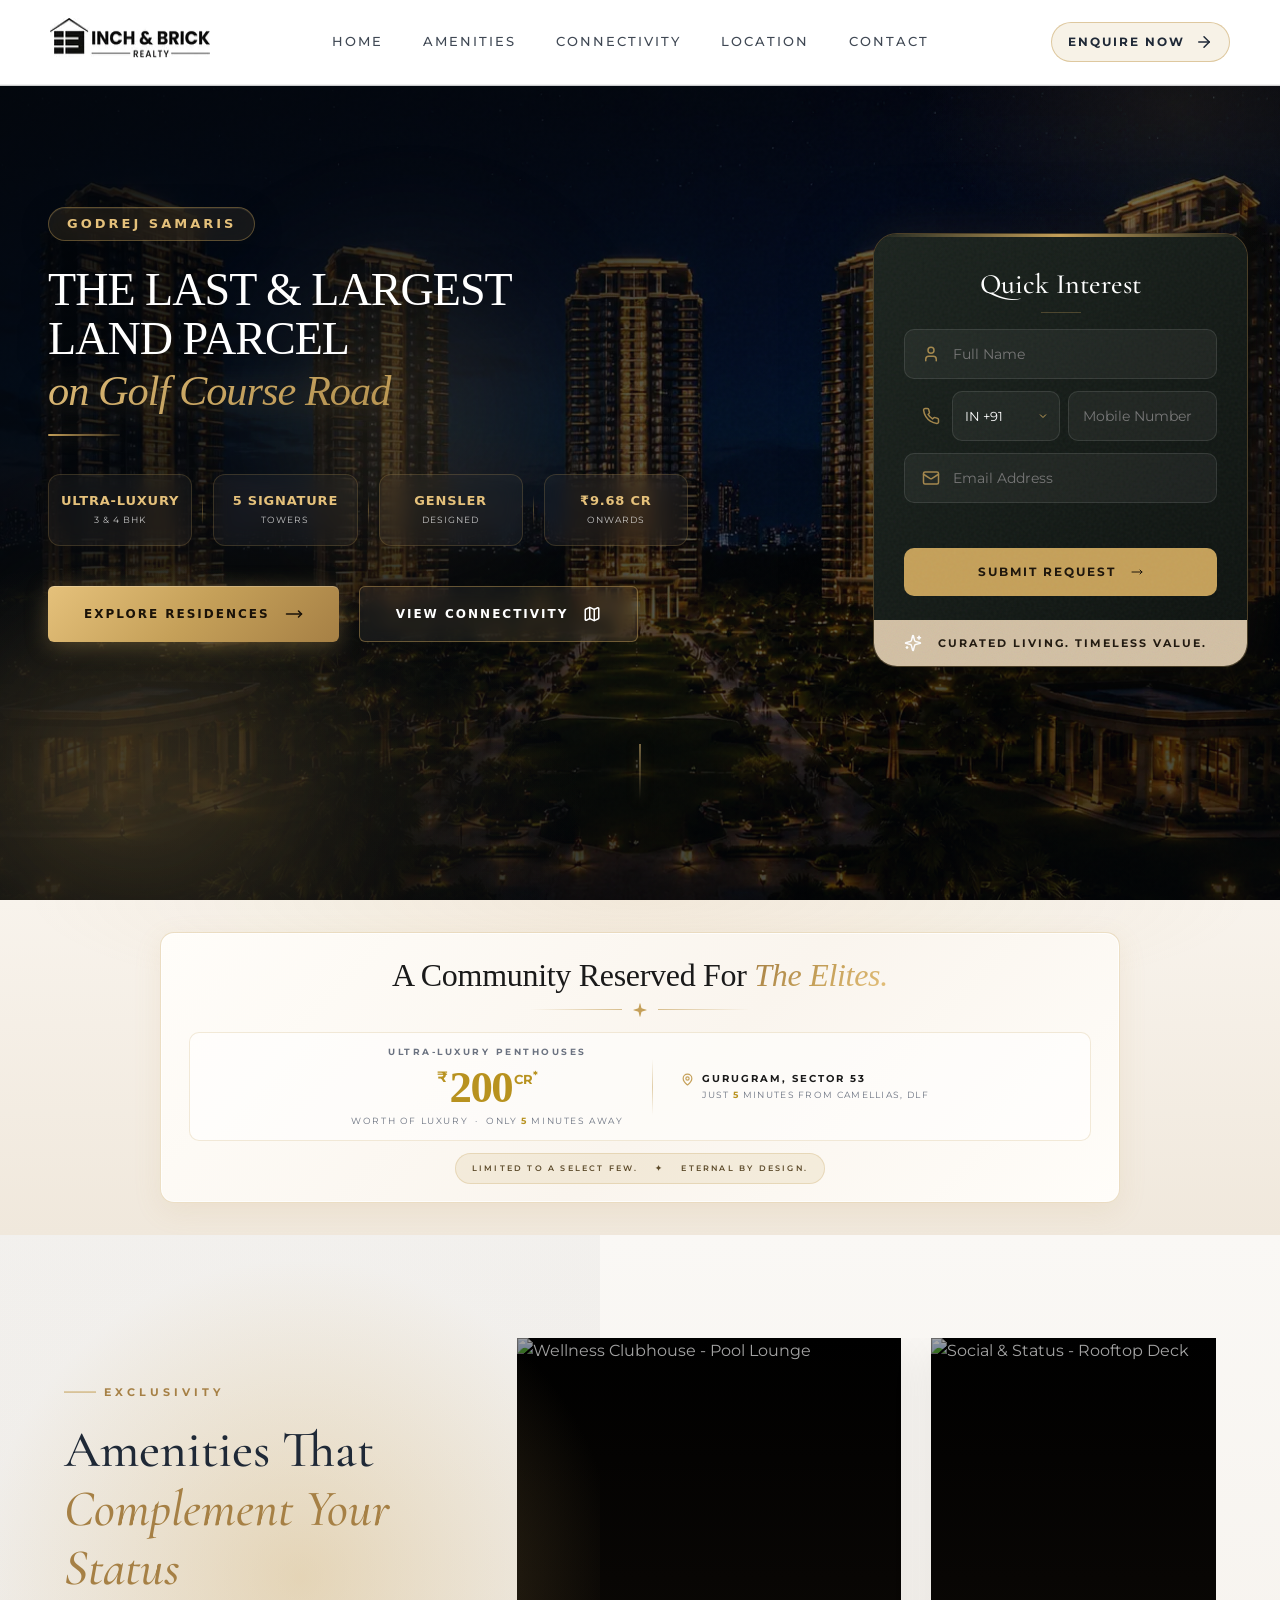
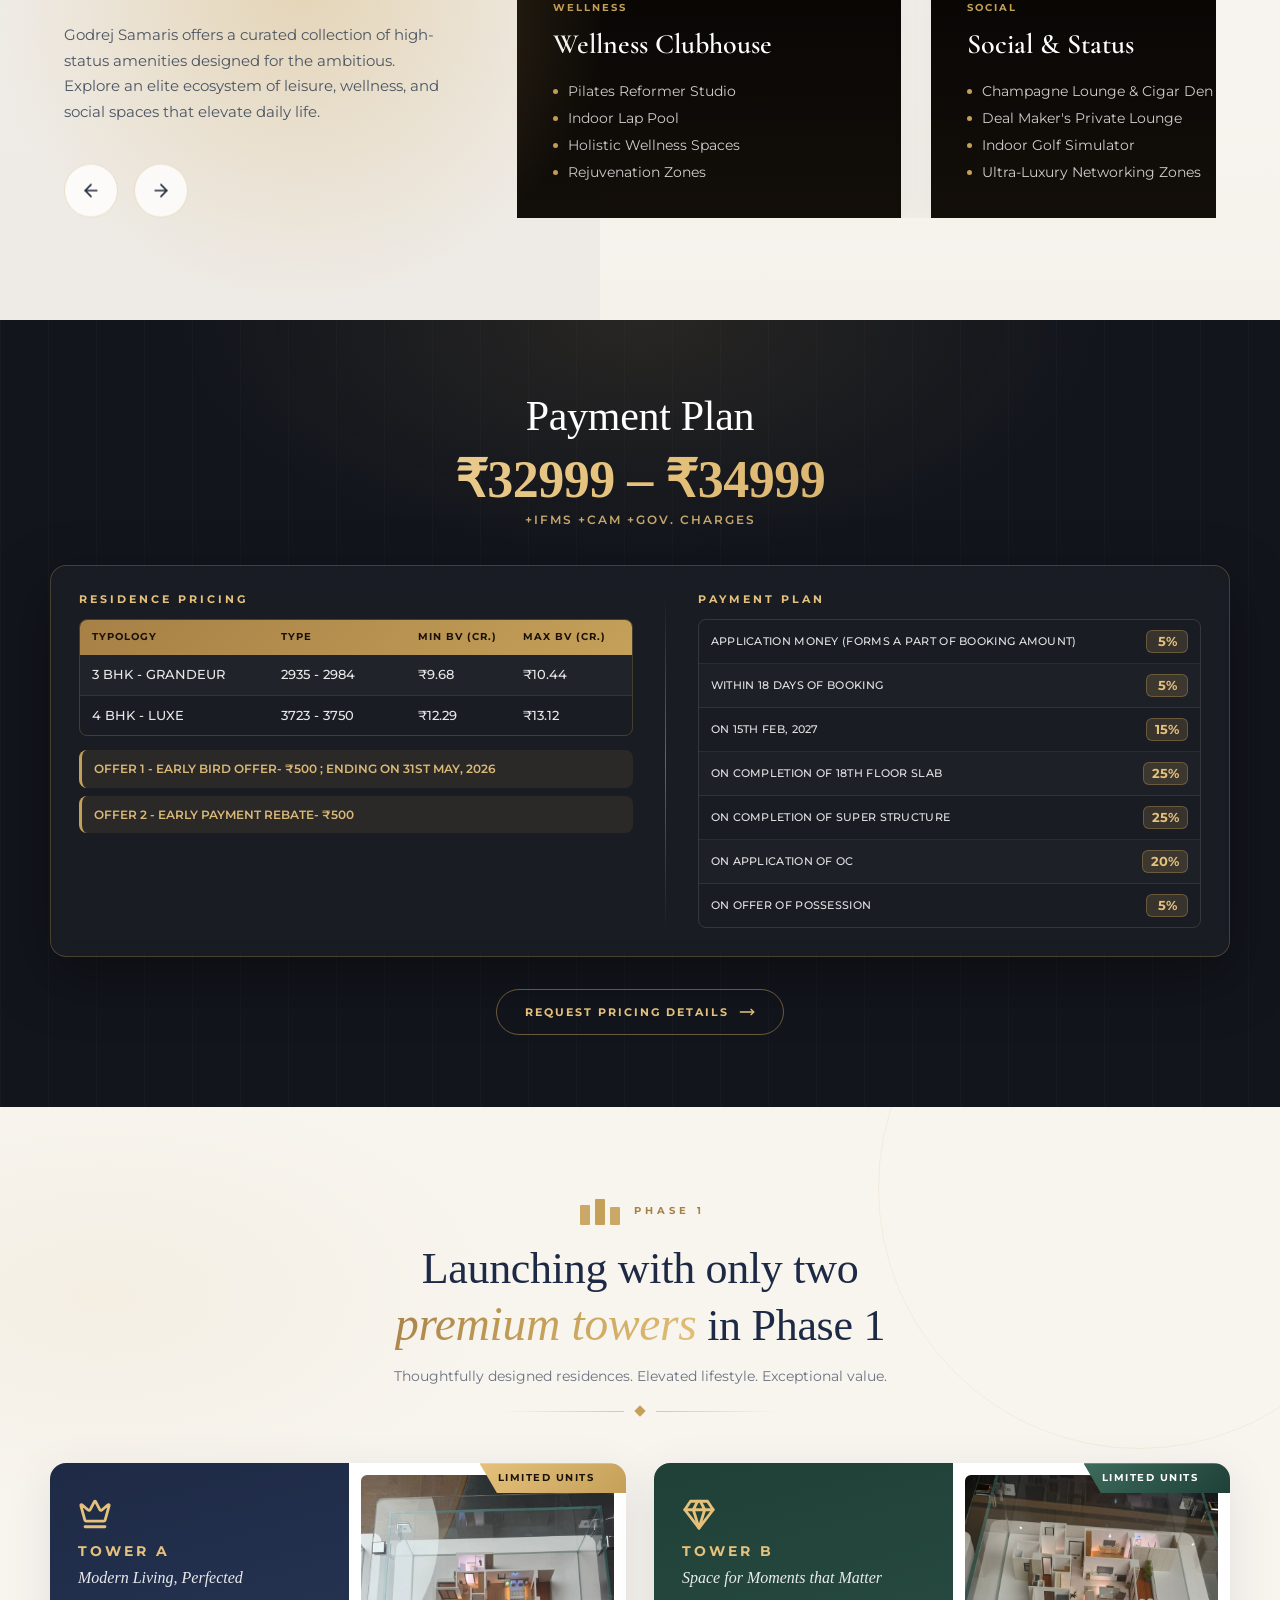
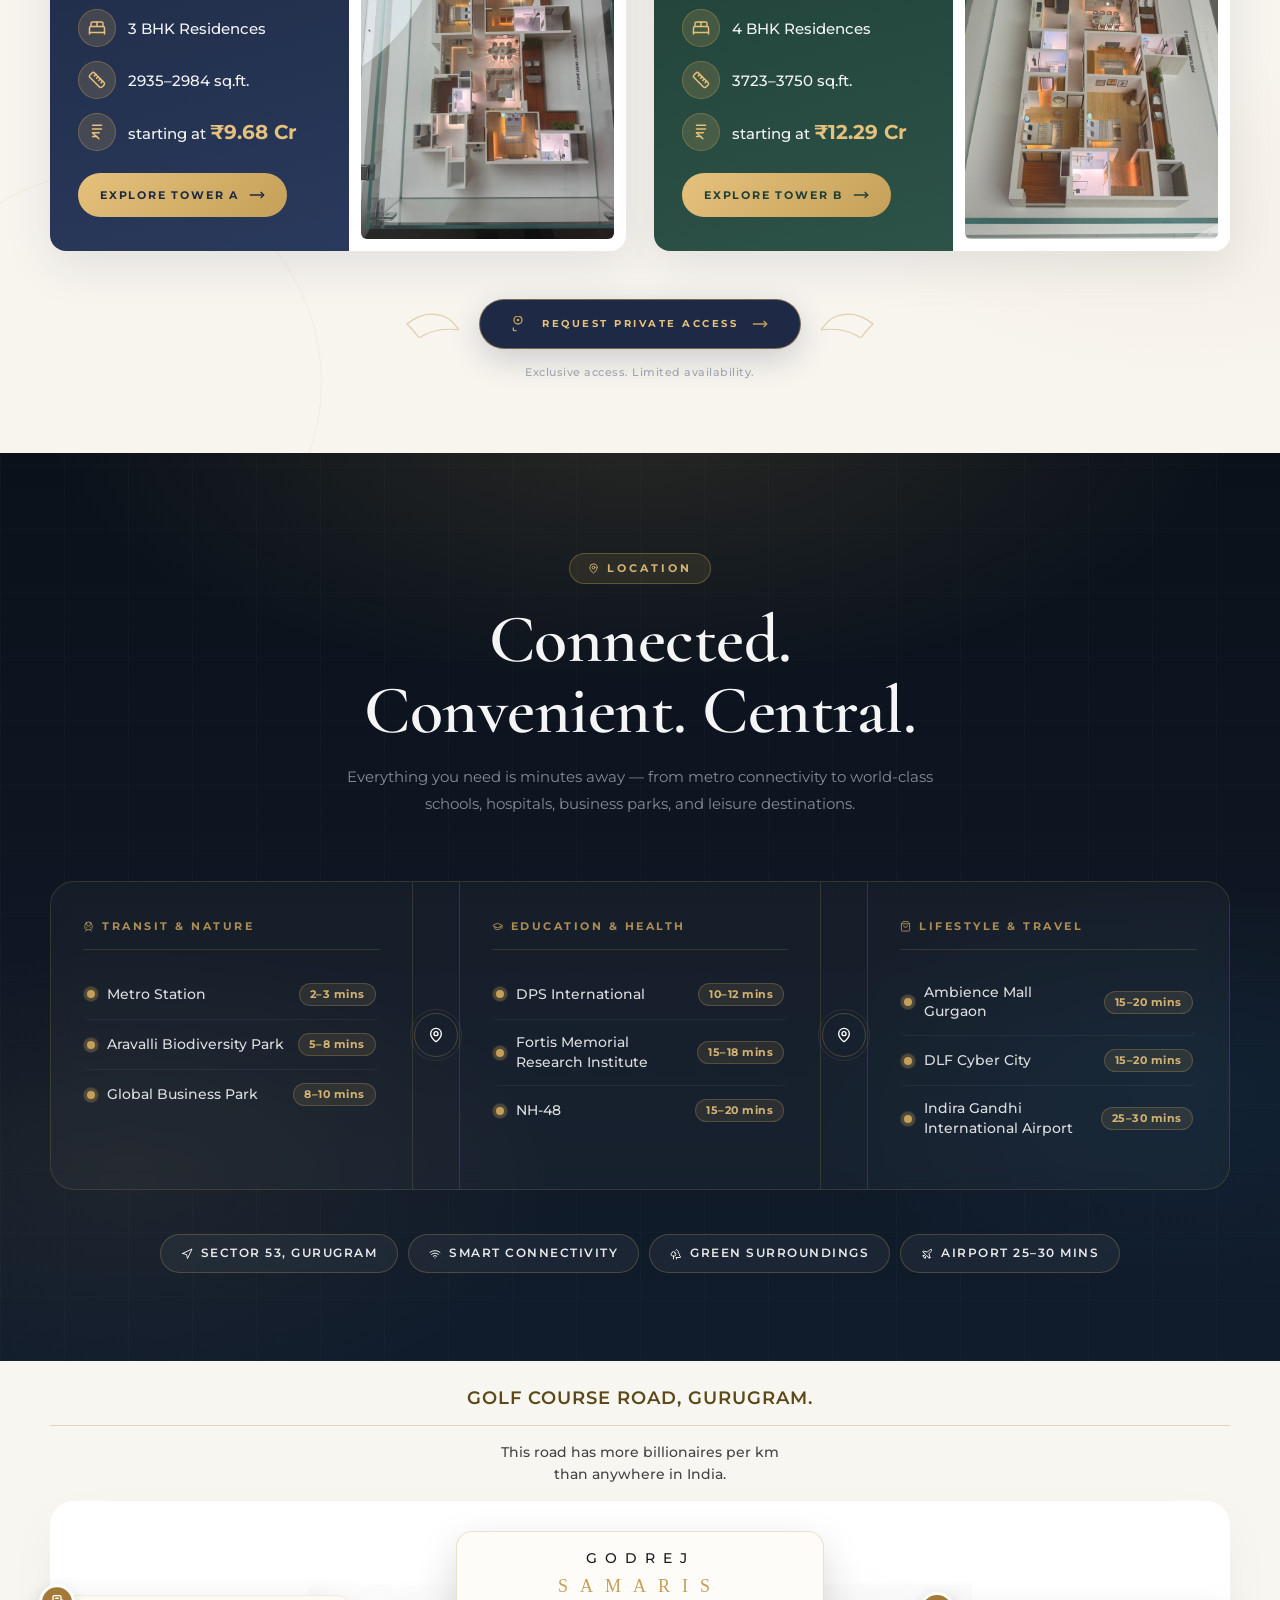
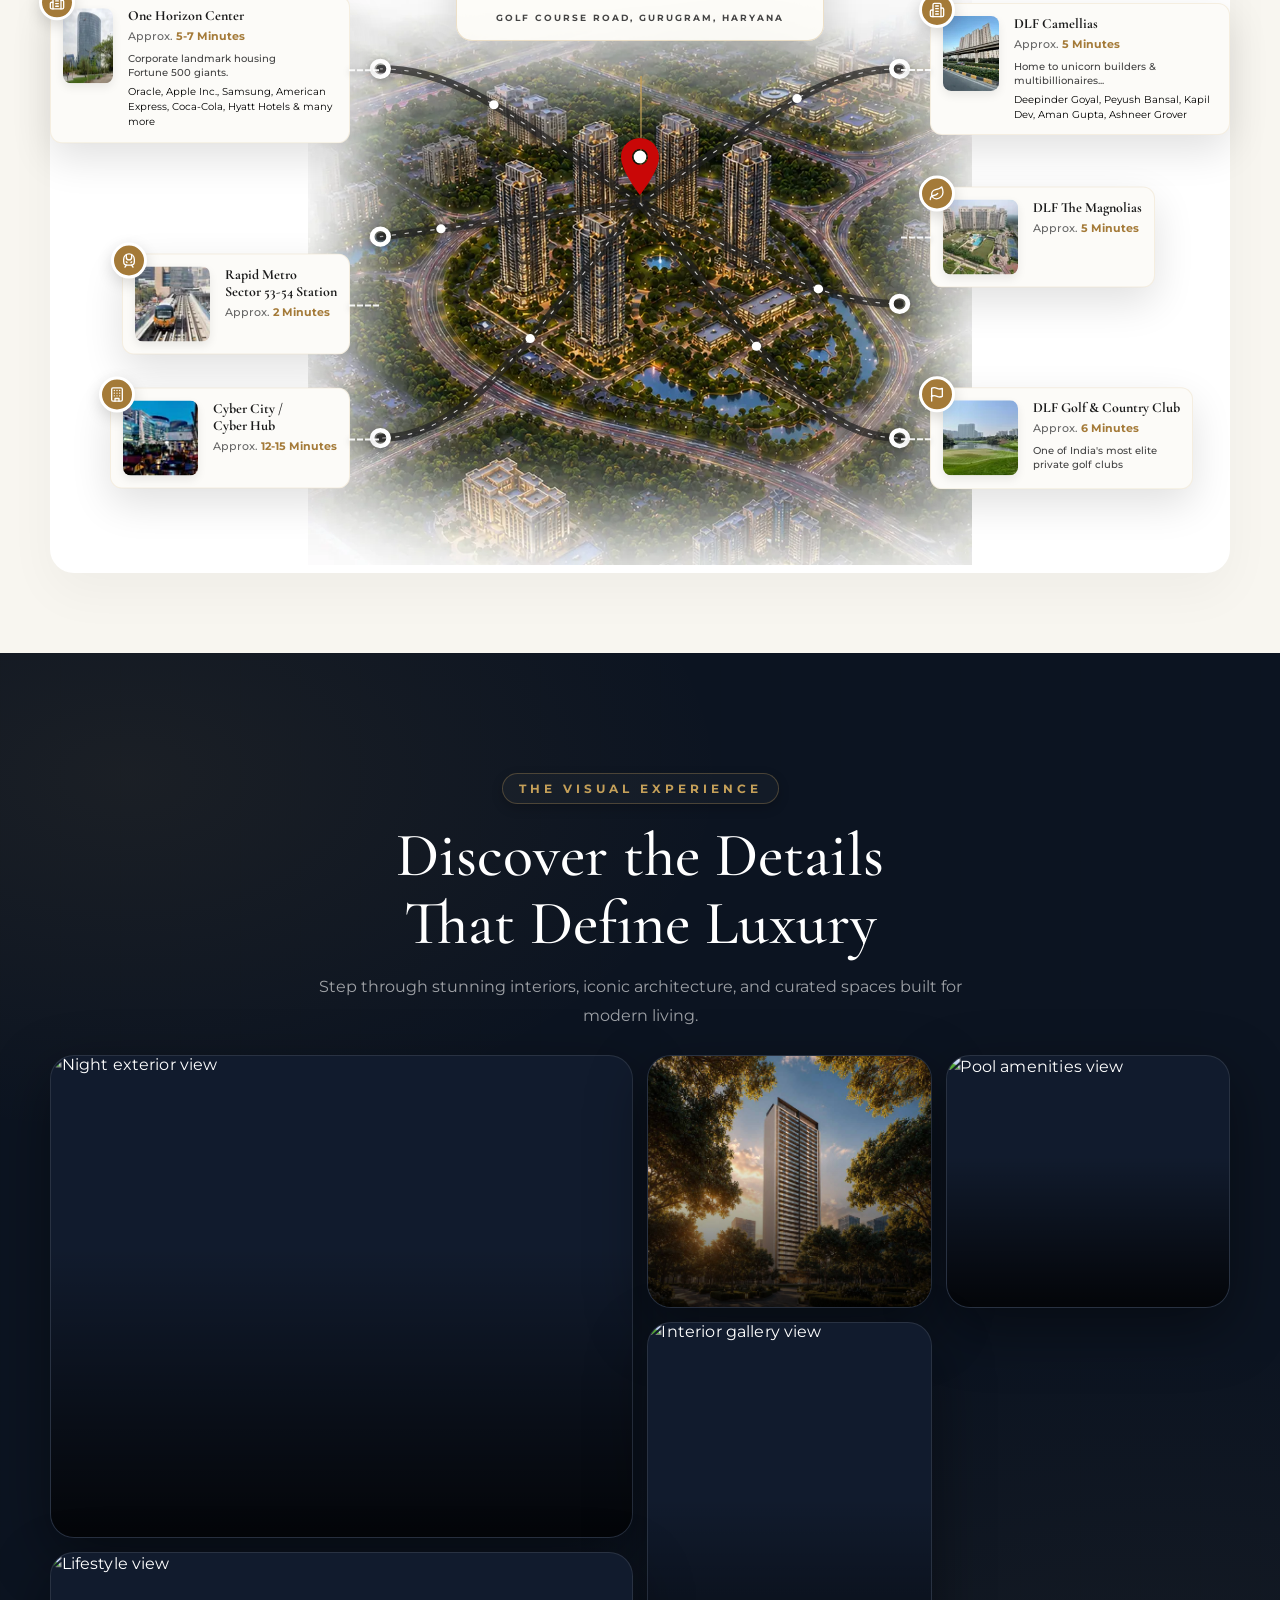
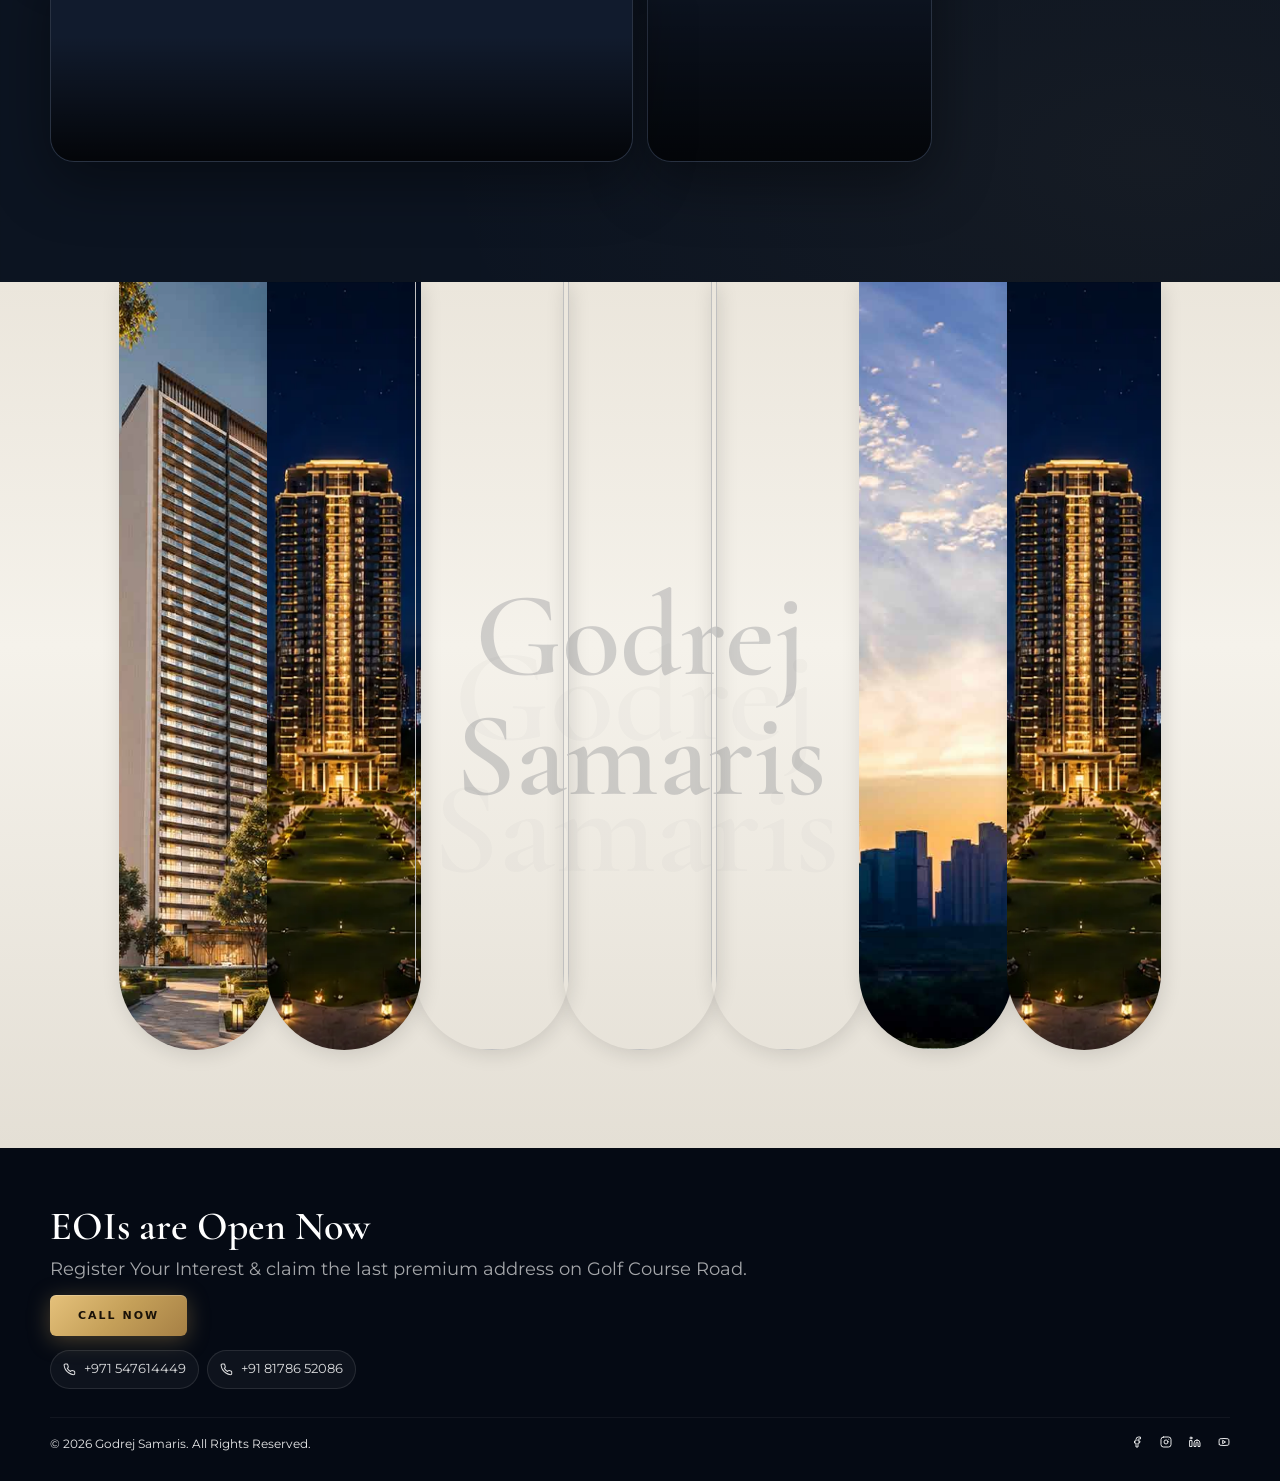
==== commit 0277613f: "two section update" ====
--- a/index.html
+++ b/index.html
@@ -176,7 +176,7 @@
         }
 
         body.footer-only-page .footer-section {
-            padding-top: 140px;
+            padding-top: 56px;
         }
 
         /* Light banner + readable fixed header on this layout */
@@ -2060,6 +2060,35 @@
         <symbol id="icon-clock" viewBox="0 0 24 24">
             <circle cx="12" cy="12" r="10" />
             <polyline points="12 6 12 12 16 14" />
+        </symbol>
+        <symbol id="icon-crown" viewBox="0 0 24 24">
+            <path d="M11.562 3.266a.5.5 0 0 1 .876 0L15.39 8.87a1 1 0 0 0 1.516.294L21.183 5.5a.5.5 0 0 1 .798.519l-2.834 10.246a1 1 0 0 1-.956.734H5.81a1 1 0 0 1-.957-.734L2.02 6.019a.5.5 0 0 1 .798-.519l4.277 3.664a1 1 0 0 0 1.516-.294z" />
+            <path d="M5 21h14" />
+        </symbol>
+        <symbol id="icon-bed-double" viewBox="0 0 24 24">
+            <path d="M2 20v-8a2 2 0 0 1 2-2h16a2 2 0 0 1 2 2v8" />
+            <path d="M4 10V6a2 2 0 0 1 2-2h12a2 2 0 0 1 2 2v4" />
+            <path d="M12 4v6" />
+            <path d="M2 18h20" />
+        </symbol>
+        <symbol id="icon-ruler" viewBox="0 0 24 24">
+            <path d="M21.3 15.3a2.4 2.4 0 0 1 0 3.4l-2.6 2.6a2.4 2.4 0 0 1-3.4 0L2.7 8.7a2.41 2.41 0 0 1 0-3.4l2.6-2.6a2.41 2.41 0 0 1 3.4 0z" />
+            <path d="m14.5 12.5 2-2" />
+            <path d="m11.5 9.5 2-2" />
+            <path d="m8.5 6.5 2-2" />
+            <path d="m17.5 15.5 2-2" />
+        </symbol>
+        <symbol id="icon-indian-rupee" viewBox="0 0 24 24">
+            <path d="M6 3h12" />
+            <path d="M6 8h12" />
+            <path d="m6 13 8.5 8" />
+            <path d="m6 13h9" />
+            <path d="M6 18h6" />
+        </symbol>
+        <symbol id="icon-key-round" viewBox="0 0 24 24">
+            <path d="M2 18v3c0 .6.4 1 1 1h3" />
+            <path d="M15 6c0-3.3-2.7-6-6-6S3 2.7 3 6s2.7 6 6 6 6-2.7 6-6z" />
+            <circle cx="9" cy="6" r="1" />
         </symbol>
     </svg>
     <!-- Google Tag Manager (noscript) -->
@@ -2283,10 +2312,13 @@
 
     <style>
         /* =========================================
-           ELITE COMMUNITY BANNER — Centered
+           ELITE COMMUNITY BANNER — Compact Ad Strip
            ========================================= */
         .ec-banner {
-            background: linear-gradient(120deg, #f5f0e8 0%, #faf7f2 55%, #ede8df 100%);
+            padding: clamp(20px, 3.5vw, 32px) clamp(16px, 3vw, 24px);
+            background:
+                radial-gradient(ellipse 80% 60% at 50% 0%, rgba(197, 160, 89, 0.12), transparent 60%),
+                linear-gradient(180deg, #f8f3ec 0%, #f0e8dc 100%);
             display: flex;
             justify-content: center;
             align-items: center;
@@ -2294,91 +2326,99 @@
             position: relative;
         }
 
-        /* Center panel */
         .ec-banner__center {
             width: 100%;
-            max-width: 860px;
-            padding: 48px 40px 36px;
+            max-width: 960px;
+            padding: clamp(18px, 2.8vw, 24px) clamp(18px, 3vw, 28px) clamp(14px, 2.2vw, 18px);
             display: flex;
             flex-direction: column;
             align-items: center;
             text-align: center;
-        }
-
-        /* Heading */
+            border-radius: 14px;
+            border: 1px solid rgba(197, 160, 89, 0.32);
+            background: linear-gradient(135deg, #fffdf9 0%, #faf5ee 55%, #fffdf9 100%);
+            box-shadow:
+                0 0 0 1px rgba(255, 255, 255, 0.8) inset,
+                0 8px 28px rgba(197, 160, 89, 0.12);
+        }
+
         .ec-banner__heading {
             font-family: Georgia, 'Times New Roman', serif;
-            font-size: clamp(22px, 2.4vw, 38px);
-            font-weight: 400;
-            line-height: 1.2;
+            font-size: clamp(20px, 2.6vw, 32px);
+            font-weight: 500;
+            line-height: 1.15;
             color: #1a1a1a;
             letter-spacing: -0.3px;
-            margin: 0 0 14px 0;
+            margin: 0 0 8px;
         }
 
         .ec-banner__heading--gold {
-            color: #b8921f;
+            background: linear-gradient(135deg, #a68045, #c5a059, #e5c17b);
+            -webkit-background-clip: text;
+            background-clip: text;
+            color: transparent;
             font-style: italic;
         }
 
-        /* Ornament */
         .ec-banner__ornament {
             display: flex;
             align-items: center;
-            gap: 12px;
-            margin-bottom: 20px;
+            gap: 10px;
+            margin-bottom: 14px;
             width: 100%;
-            max-width: 260px;
+            max-width: 220px;
         }
 
         .ec-banner__orn-line {
             flex: 1;
             height: 1px;
-            background: linear-gradient(to right, transparent, rgba(197, 160, 89, 0.55));
+            background: linear-gradient(to right, transparent, rgba(197, 160, 89, 0.65));
         }
 
         .ec-banner__orn-line:last-child {
-            background: linear-gradient(to left, transparent, rgba(197, 160, 89, 0.55));
+            background: linear-gradient(to left, transparent, rgba(197, 160, 89, 0.65));
         }
 
         .ec-banner__orn-icon {
             flex-shrink: 0;
-        }
-
-        /* Info row: price + separator + location */
+            width: 16px;
+            height: 16px;
+        }
+
         .ec-banner__info-row {
             display: flex;
             align-items: center;
+            justify-content: center;
             gap: 0;
-            margin-bottom: 20px;
             width: 100%;
-            justify-content: center;
-        }
-
-        /* Price column */
+            margin-bottom: 12px;
+            padding: 12px 10px;
+            border-radius: 10px;
+            background: rgba(255, 255, 255, 0.55);
+            border: 1px solid rgba(197, 160, 89, 0.22);
+        }
+
         .ec-banner__price-col {
             display: flex;
             flex-direction: column;
             align-items: center;
-            padding: 0 36px;
-        }
-
-        /* Price label */
+            padding: 0 clamp(14px, 2.5vw, 28px);
+        }
+
         .ec-banner__label {
             font-size: 9px;
-            letter-spacing: 3px;
-            color: #777;
-            font-weight: 600;
+            letter-spacing: 2.5px;
+            color: #6b7280;
+            font-weight: 700;
             text-transform: uppercase;
-            margin-bottom: 8px;
-        }
-
-        /* Price box */
+            margin-bottom: 6px;
+        }
+
         .ec-banner__price-box {
-            border: 1px solid rgba(197, 160, 89, 0.5);
-            border-radius: 8px;
-            padding: 8px 24px 10px;
-            background: rgba(197, 160, 89, 0.04);
+            border: none;
+            border-radius: 0;
+            padding: 0;
+            background: transparent;
             text-align: center;
         }
 
@@ -2391,34 +2431,34 @@
         }
 
         .ec-banner__currency {
-            font-size: clamp(14px, 1.3vw, 20px);
+            font-size: clamp(13px, 1.2vw, 18px);
             color: #b8921f;
             font-weight: 700;
-            padding-top: 5px;
+            padding-top: 4px;
             font-family: 'Montserrat', sans-serif;
         }
 
         .ec-banner__amount {
             font-family: Georgia, serif;
-            font-size: clamp(40px, 3.8vw, 58px);
+            font-size: clamp(34px, 3.5vw, 48px);
             font-weight: 700;
             color: #b8921f;
-            letter-spacing: -2px;
+            letter-spacing: -1.5px;
             line-height: 1;
         }
 
         .ec-banner__cr {
-            font-size: clamp(12px, 1.1vw, 16px);
+            font-size: clamp(11px, 1vw, 14px);
             color: #b8921f;
             font-weight: 700;
-            padding-top: 8px;
+            padding-top: 6px;
             font-family: 'Montserrat', sans-serif;
         }
 
         .ec-banner__price-sub {
-            font-size: 9.5px;
-            letter-spacing: 2px;
-            color: #666;
+            font-size: 9px;
+            letter-spacing: 1.6px;
+            color: #6b7280;
             text-transform: uppercase;
             margin-top: 4px;
             font-family: 'Montserrat', sans-serif;
@@ -2428,76 +2468,77 @@
             color: #b8921f;
         }
 
-        /* Vertical separator */
         .ec-banner__vsep {
             width: 1px;
-            height: 72px;
-            background: linear-gradient(to bottom, transparent, rgba(197, 160, 89, 0.45), transparent);
+            height: 56px;
+            background: linear-gradient(to bottom, transparent, rgba(197, 160, 89, 0.5), transparent);
             flex-shrink: 0;
         }
 
-        /* Location */
         .ec-banner__location {
             display: flex;
             align-items: flex-start;
-            gap: 10px;
-            padding: 0 36px;
+            gap: 8px;
+            padding: 0 clamp(14px, 2.5vw, 28px);
             text-align: left;
         }
 
         .ec-banner__location svg {
             flex-shrink: 0;
             margin-top: 2px;
+            width: 13px;
+            height: 13px;
         }
 
         .ec-banner__loc-name {
-            font-size: 11px;
-            letter-spacing: 2.5px;
+            font-size: 10px;
+            letter-spacing: 2px;
             color: #1a1a1a;
             font-weight: 700;
-            margin-bottom: 4px;
+            margin-bottom: 3px;
         }
 
         .ec-banner__loc-sub {
-            font-size: 9px;
-            letter-spacing: 1.5px;
-            color: #777;
+            font-size: 8.5px;
+            letter-spacing: 1.3px;
+            color: #6b7280;
             text-transform: uppercase;
+            line-height: 1.4;
         }
 
         .ec-banner__loc-sub strong {
             color: #b8921f;
         }
 
-        /* Horizontal divider */
         .ec-banner__hdivider {
-            width: 100%;
-            max-width: 500px;
-            height: 1px;
-            background: linear-gradient(to right, transparent, rgba(197, 160, 89, 0.4), transparent);
-            margin-bottom: 14px;
-        }
-
-        /* Footer line */
+            display: none;
+        }
+
         .ec-banner__footer {
-            font-size: 8.5px;
-            letter-spacing: 2.5px;
-            color: #aaa;
+            margin: 0;
+            padding: 8px 16px;
+            border-radius: 999px;
+            background: rgba(197, 160, 89, 0.14);
+            border: 1px solid rgba(197, 160, 89, 0.28);
+            font-size: 8px;
+            letter-spacing: 2.2px;
+            color: #5c4a2a;
             text-transform: uppercase;
             font-family: 'Montserrat', sans-serif;
-        }
-
-        /* Responsive */
+            font-weight: 600;
+        }
+
         @media (max-width: 640px) {
             .ec-banner__info-row {
                 flex-direction: column;
-                gap: 20px;
+                gap: 14px;
+                padding: 14px 12px;
             }
 
             .ec-banner__vsep {
-                width: 60px;
+                width: 56px;
                 height: 1px;
-                background: linear-gradient(to right, transparent, rgba(197, 160, 89, 0.4), transparent);
+                background: linear-gradient(to right, transparent, rgba(197, 160, 89, 0.45), transparent);
             }
 
             .ec-banner__location {
@@ -2506,45 +2547,22 @@
             }
 
             .ec-banner__center {
-                padding: 36px 20px 28px;
+                padding: 18px 16px 14px;
+            }
+
+            .ec-banner__footer {
+                font-size: 7px;
+                letter-spacing: 1.6px;
+                padding: 7px 12px;
+                line-height: 1.5;
             }
         }
     </style>
 
-    <!-- Overview: Cinematic Dark Section -->
-    <section class="ov2" id="overview" aria-label="Project overview">
-        <div class="ov2__bg">
-            <picture>
-                <source type="image/webp" media="(max-width: 768px)" srcset="night-640.webp">
-                <source type="image/webp" media="(max-width: 1280px)" srcset="night-960.webp">
-                <img src="night.webp" alt="Godrej Properties Samaris night view" class="ov2__bg-img" width="1920"
-                    height="1080" loading="lazy" decoding="async">
-            </picture>
-            <div class="ov2__overlay"></div>
-        </div>
-        <div class="container ov2__inner">
-
-
-            <!-- Stats strip -->
-            <div class="ov2__stats reveal-up">
-                <div class="ov2-stat">
-                    <span class="ov2-stat__num">7.5 ACRES</span>
-                    <span class="ov2-stat__label">OF ECOSYSTEM</span>
-                </div>
-                <div class="ov2-stat__sep" aria-hidden="true"></div>
-                <div class="ov2-stat">
-                    <span class="ov2-stat__num">5 LUXURY</span>
-                    <span class="ov2-stat__label">TOWERS</span>
-                </div>
-                <div class="ov2-stat__sep" aria-hidden="true"></div>
-                <div class="ov2-stat">
-                    <span class="ov2-stat__num">84%</span>
-                    <span class="ov2-stat__label">DEDICATED GREEN</span>
-                </div>
-            </div>
-        </div>
-    </section>
-    <!-- Amenities: Left Side Heading, Right Side Slides (Attractive & Unique) -->
+
+ 
+
+  
     <section id="amenities" class="premium-amenities" aria-label="Amenities">
         <div class="premium-amenities__bg-glow" aria-hidden="true"></div>
         <div class="premium-amenities__container">
@@ -2668,7 +2686,187 @@
         </div>
     </section>
 
-
+    <!-- Pricing & Payment Plan -->
+    <section id="pricing" class="price-plan" aria-label="Pricing and payment plan">
+        <div class="price-plan__bg" aria-hidden="true"></div>
+        <div class="container price-plan__inner">
+            <header class="price-plan__hero reveal-up">
+                <h2 class="price-plan__title">Payment Plan</h2>
+                <p class="price-plan__rate"><span>₹32999</span> – <span>₹34999</span></p>
+                <p class="price-plan__note">+IFMS +CAM +GOV. CHARGES</p>
+            </header>
+
+            <div class="price-plan__board reveal-up">
+                <div class="price-plan__col price-plan__col--units">
+                    <h3 class="price-plan__heading">Residence Pricing</h3>
+                    <div class="price-plan__table" role="table" aria-label="Residence pricing">
+                        <div class="price-plan__row price-plan__row--head" role="row">
+                            <span role="columnheader">Typology</span>
+                            <span role="columnheader">Type</span>
+                            <span role="columnheader">Min BV (Cr.)</span>
+                            <span role="columnheader">Max BV (Cr.)</span>
+                        </div>
+                        <div class="price-plan__row" role="row">
+                            <span role="cell">3 BHK - GRANDEUR</span>
+                            <span role="cell">2935 - 2984</span>
+                            <span role="cell">₹9.68</span>
+                            <span role="cell">₹10.44</span>
+                        </div>
+                        <div class="price-plan__row" role="row">
+                            <span role="cell">4 BHK - LUXE</span>
+                            <span role="cell">3723 - 3750</span>
+                            <span role="cell">₹12.29</span>
+                            <span role="cell">₹13.12</span>
+                        </div>
+                    </div>
+                    <div class="price-plan__offers">
+                        <p class="price-plan__offer">OFFER 1 - EARLY BIRD OFFER- ₹500 ; ENDING ON 31ST MAY, 2026</p>
+                        <p class="price-plan__offer">OFFER 2 - EARLY PAYMENT REBATE- ₹500</p>
+                    </div>
+                </div>
+
+                <div class="price-plan__divider" aria-hidden="true"></div>
+
+                <div class="price-plan__col price-plan__col--pay">
+                    <h3 class="price-plan__heading">Payment Plan</h3>
+                    <ul class="price-plan__milestones">
+                        <li>
+                            <span class="price-plan__step">APPLICATION MONEY (FORMS A PART OF BOOKING AMOUNT)</span>
+                            <strong class="price-plan__pct">5%</strong>
+                        </li>
+                        <li>
+                            <span class="price-plan__step">WITHIN 18 DAYS OF BOOKING</span>
+                            <strong class="price-plan__pct">5%</strong>
+                        </li>
+                        <li>
+                            <span class="price-plan__step">ON 15TH FEB, 2027</span>
+                            <strong class="price-plan__pct">15%</strong>
+                        </li>
+                        <li>
+                            <span class="price-plan__step">ON COMPLETION OF 18TH FLOOR SLAB</span>
+                            <strong class="price-plan__pct">25%</strong>
+                        </li>
+                        <li>
+                            <span class="price-plan__step">ON COMPLETION OF SUPER STRUCTURE</span>
+                            <strong class="price-plan__pct">25%</strong>
+                        </li>
+                        <li>
+                            <span class="price-plan__step">ON APPLICATION OF OC</span>
+                            <strong class="price-plan__pct">20%</strong>
+                        </li>
+                        <li>
+                            <span class="price-plan__step">ON OFFER OF POSSESSION</span>
+                            <strong class="price-plan__pct">5%</strong>
+                        </li>
+                    </ul>
+                </div>
+            </div>
+
+            <div class="price-plan__cta-wrap reveal-up">
+                <button type="button" class="price-plan__cta" data-enquire-open>
+                    Request Pricing Details <i data-lucide="move-right" aria-hidden="true"></i>
+                </button>
+            </div>
+        </div>
+    </section>
+
+    <section id="residences" class="phase-towers" aria-label="Phase 1 premium residences">
+        <div class="phase-towers__bg" aria-hidden="true"></div>
+        <div class="container phase-towers__inner">
+            <header class="phase-towers__head reveal-up">
+                <div class="phase-towers__brand">
+                    <svg class="phase-towers__brand-icon" viewBox="0 0 48 32" width="48" height="32" aria-hidden="true">
+                        <rect x="4" y="10" width="10" height="20" rx="1" fill="currentColor" opacity="0.9" />
+                        <rect x="19" y="4" width="10" height="26" rx="1" fill="currentColor" />
+                        <rect x="34" y="12" width="10" height="18" rx="1" fill="currentColor" opacity="0.9" />
+                    </svg>
+                    <span class="phase-towers__kicker">Phase 1</span>
+                </div>
+                <h2 class="phase-towers__title">Launching with only two<br><em>premium towers</em> in Phase 1</h2>
+                <p class="phase-towers__sub">Thoughtfully designed residences. Elevated lifestyle. Exceptional value.</p>
+                <div class="phase-towers__ornament" aria-hidden="true">
+                    <span class="phase-towers__orn-line"></span>
+                    <span class="phase-towers__orn-diamond"></span>
+                    <span class="phase-towers__orn-line"></span>
+                </div>
+            </header>
+
+            <div class="phase-towers__grid">
+                <article class="phase-towers__card reveal-up">
+                    <div class="phase-towers__panel phase-towers__panel--a">
+                        <i data-lucide="crown" class="phase-towers__panel-icon" aria-hidden="true"></i>
+                        <h3 class="phase-towers__tower">Tower A</h3>
+                        <p class="phase-towers__tagline">Modern Living, Perfected</p>
+                        <ul class="phase-towers__facts">
+                            <li>
+                                <span class="phase-towers__fact-icon"><i data-lucide="bed-double" aria-hidden="true"></i></span>
+                                <span>3 BHK Residences</span>
+                            </li>
+                            <li>
+                                <span class="phase-towers__fact-icon"><i data-lucide="ruler" aria-hidden="true"></i></span>
+                                <span>2935–2984 sq.ft.</span>
+                            </li>
+                            <li>
+                                <span class="phase-towers__fact-icon"><i data-lucide="indian-rupee" aria-hidden="true"></i></span>
+                                <span>starting at <strong>₹9.68 Cr</strong></span>
+                            </li>
+                        </ul>
+                        <button type="button" class="phase-towers__explore" data-enquire-open>
+                            Explore Tower A <i data-lucide="move-right" aria-hidden="true"></i>
+                        </button>
+                    </div>
+                    <div class="phase-towers__visual">
+                        <span class="phase-towers__ribbon">Limited Units</span>
+                        <img src="images/3bhk-grandeur-2.png" width="640" height="480"
+                            alt="Fortune 3BHK Grandeur 2 floor plan model" loading="lazy" decoding="async"
+                            class="phase-towers__img">
+                    </div>
+                </article>
+
+                <article class="phase-towers__card reveal-up">
+                    <div class="phase-towers__panel phase-towers__panel--b">
+                        <i data-lucide="gem" class="phase-towers__panel-icon" aria-hidden="true"></i>
+                        <h3 class="phase-towers__tower">Tower B</h3>
+                        <p class="phase-towers__tagline">Space for Moments that Matter</p>
+                        <ul class="phase-towers__facts">
+                            <li>
+                                <span class="phase-towers__fact-icon"><i data-lucide="bed-double" aria-hidden="true"></i></span>
+                                <span>4 BHK Residences</span>
+                            </li>
+                            <li>
+                                <span class="phase-towers__fact-icon"><i data-lucide="ruler" aria-hidden="true"></i></span>
+                                <span>3723–3750 sq.ft.</span>
+                            </li>
+                            <li>
+                                <span class="phase-towers__fact-icon"><i data-lucide="indian-rupee" aria-hidden="true"></i></span>
+                                <span>starting at <strong>₹12.29 Cr</strong></span>
+                            </li>
+                        </ul>
+                        <button type="button" class="phase-towers__explore" data-enquire-open>
+                            Explore Tower B <i data-lucide="move-right" aria-hidden="true"></i>
+                        </button>
+                    </div>
+                    <div class="phase-towers__visual">
+                        <span class="phase-towers__ribbon phase-towers__ribbon--green">Limited Units</span>
+                        <img src="images/4bhk-luxe-2.png" width="640" height="480"
+                            alt="Fortune 4BHK Luxe 2 floor plan model" loading="lazy" decoding="async"
+                            class="phase-towers__img">
+                    </div>
+                </article>
+            </div>
+
+            <footer class="phase-towers__footer reveal-up">
+                <span class="phase-towers__leaf phase-towers__leaf--left" aria-hidden="true"></span>
+                <button type="button" class="phase-towers__access" data-enquire-open>
+                    <i data-lucide="key-round" aria-hidden="true"></i>
+                    <span>Request Private Access</span>
+                    <i data-lucide="move-right" aria-hidden="true"></i>
+                </button>
+                <span class="phase-towers__leaf phase-towers__leaf--right" aria-hidden="true"></span>
+                <p class="phase-towers__footnote">Exclusive access. Limited availability.</p>
+            </footer>
+        </div>
+    </section>
     <!-- Location Connectivity -->
     <section class="loc" id="location" aria-label="Location">
         <div class="loc__bg" aria-hidden="true"></div>
@@ -3077,12 +3275,10 @@
             <div class="footer-top reveal-up">
                 <div class="footer-cta">
                     <h2>EOIs are Open Now</h2>
-                    <p class="footer-short"
-                        style="font-size: 1.4rem; opacity: 0.85; margin: 20px 0 0; max-width: 700px; line-height: 1.5; text-align: left;">
+                    <p class="footer-short">
                         Register Your Interest & claim the last premium address on Golf Course Road.</p>
 
-                    <button id="footerEnquireBtn" class="hero__btn hero__btn--primary"
-                        style="margin: 30px 0; border: none; cursor: pointer;">CALL NOW</button>
+                    <button id="footerEnquireBtn" class="hero__btn hero__btn--primary footer-enquire-btn">CALL NOW</button>
 
                     <div class="footer-contacts" aria-label="Contact details">
                         <a class="footer-contact" href="tel:+971547614449"><i data-lucide="phone"></i><span>+971
--- a/style.deferred.css
+++ b/style.deferred.css
@@ -491,6 +491,679 @@
 
 
 /* ==========================================
+   PHASE 1 — Premium Towers (reference layout)
+   ========================================== */
+.phase-towers {
+    position: relative;
+    padding: clamp(56px, 8vw, 88px) 0 clamp(48px, 6vw, 72px);
+    background: #f8f5ef;
+    overflow: hidden;
+}
+
+.phase-towers__bg {
+    position: absolute;
+    inset: 0;
+    pointer-events: none;
+    background:
+        radial-gradient(ellipse 55% 40% at 8% 20%, rgba(197, 160, 89, 0.08), transparent 60%),
+        radial-gradient(ellipse 50% 35% at 92% 75%, rgba(197, 160, 89, 0.06), transparent 55%);
+}
+
+.phase-towers__bg::before,
+.phase-towers__bg::after {
+    content: "";
+    position: absolute;
+    border: 1px solid rgba(197, 160, 89, 0.12);
+    border-radius: 50%;
+}
+
+.phase-towers__bg::before {
+    width: 520px;
+    height: 520px;
+    top: -180px;
+    right: -120px;
+}
+
+.phase-towers__bg::after {
+    width: 420px;
+    height: 420px;
+    bottom: -140px;
+    left: -100px;
+}
+
+.phase-towers__inner {
+    position: relative;
+    z-index: 1;
+}
+
+.phase-towers__head {
+    text-align: center;
+    max-width: 780px;
+    margin: 0 auto clamp(32px, 5vw, 48px);
+}
+
+.phase-towers__brand {
+    display: inline-flex;
+    align-items: center;
+    gap: 10px;
+    margin-bottom: 16px;
+}
+
+.phase-towers__brand-icon {
+    color: var(--primary);
+}
+
+.phase-towers__kicker {
+    font: 700 10px/1 "Montserrat", sans-serif;
+    letter-spacing: 4px;
+    text-transform: uppercase;
+    color: var(--primary-dark);
+}
+
+.phase-towers__title {
+    margin: 0 0 12px;
+    font-family: Georgia, 'Times New Roman', serif;
+    font-size: clamp(26px, 3.8vw, 44px);
+    font-weight: 500;
+    line-height: 1.2;
+    color: #1e2a45;
+    letter-spacing: -0.3px;
+}
+
+.phase-towers__title em {
+    font-style: italic;
+    font-size: 1.08em;
+    background: linear-gradient(135deg, #a68045, #c5a059, #e5c17b);
+    -webkit-background-clip: text;
+    background-clip: text;
+    color: transparent;
+}
+
+.phase-towers__sub {
+    margin: 0 0 20px;
+    font: 400 14px/1.6 "Montserrat", sans-serif;
+    color: #6b7280;
+}
+
+.phase-towers__ornament {
+    display: flex;
+    align-items: center;
+    justify-content: center;
+    gap: 12px;
+    max-width: 280px;
+    margin: 0 auto;
+}
+
+.phase-towers__orn-line {
+    flex: 1;
+    height: 1px;
+    background: linear-gradient(90deg, transparent, rgba(197, 160, 89, 0.55));
+}
+
+.phase-towers__ornament .phase-towers__orn-line:last-child {
+    background: linear-gradient(270deg, transparent, rgba(197, 160, 89, 0.55));
+}
+
+.phase-towers__orn-diamond {
+    width: 8px;
+    height: 8px;
+    background: var(--primary);
+    transform: rotate(45deg);
+    flex-shrink: 0;
+}
+
+.phase-towers__grid {
+    display: grid;
+    grid-template-columns: repeat(2, minmax(0, 1fr));
+    gap: clamp(18px, 3vw, 28px);
+}
+
+.phase-towers__card {
+    display: grid;
+    grid-template-columns: minmax(0, 1.08fr) minmax(0, 1fr);
+    min-height: 300px;
+    border-radius: 16px;
+    overflow: hidden;
+    background: #fff;
+    box-shadow: 0 14px 48px rgba(30, 42, 69, 0.1);
+    transition: transform 0.4s ease, box-shadow 0.4s ease;
+}
+
+.phase-towers__card:hover {
+    transform: translateY(-5px);
+    box-shadow: 0 22px 56px rgba(30, 42, 69, 0.14);
+}
+
+.phase-towers__panel {
+    display: flex;
+    flex-direction: column;
+    padding: clamp(24px, 3.2vw, 34px) clamp(20px, 2.8vw, 28px);
+    color: #fff;
+}
+
+.phase-towers__panel--a {
+    background: linear-gradient(165deg, #1e2a45 0%, #2a3a5c 100%);
+}
+
+.phase-towers__panel--b {
+    background: linear-gradient(165deg, #1f4037 0%, #2d5248 100%);
+}
+
+.phase-towers__panel-icon {
+    width: 34px;
+    height: 34px;
+    color: var(--primary-light);
+    margin-bottom: 12px;
+}
+
+.phase-towers__panel-icon.icon {
+    stroke: currentColor;
+}
+
+.phase-towers__tower {
+    margin: 0 0 6px;
+    font: 700 14px/1.2 "Montserrat", sans-serif;
+    letter-spacing: 3px;
+    text-transform: uppercase;
+    color: var(--primary-light);
+}
+
+.phase-towers__tagline {
+    margin: 0 0 20px;
+    font: 500 16px/1.45 Georgia, 'Times New Roman', serif;
+    font-style: italic;
+    color: rgba(255, 255, 255, 0.9);
+}
+
+.phase-towers__facts {
+    list-style: none;
+    margin: 0 0 auto;
+    padding: 0;
+    display: flex;
+    flex-direction: column;
+    gap: 14px;
+}
+
+.phase-towers__facts li {
+    display: flex;
+    align-items: center;
+    gap: 12px;
+    font: 500 15px/1.4 "Montserrat", sans-serif;
+    color: rgba(255, 255, 255, 0.94);
+}
+
+.phase-towers__facts strong {
+    font-size: 20px;
+    font-weight: 700;
+    color: var(--primary-light);
+}
+
+.phase-towers__fact-icon {
+    width: 38px;
+    height: 38px;
+    flex-shrink: 0;
+    display: grid;
+    place-items: center;
+    border-radius: 50%;
+    background: rgba(197, 160, 89, 0.2);
+    border: 1px solid rgba(197, 160, 89, 0.35);
+}
+
+.phase-towers__fact-icon .icon,
+.phase-towers__fact-icon i {
+    width: 18px;
+    height: 18px;
+    color: var(--primary-light);
+}
+
+.phase-towers__explore {
+    display: inline-flex;
+    align-items: center;
+    gap: 10px;
+    margin-top: 22px;
+    padding: 14px 22px;
+    border: none;
+    border-radius: 999px;
+    background: linear-gradient(135deg, #e5c17b, #c5a059);
+    font: 700 11px/1 "Montserrat", sans-serif;
+    letter-spacing: 1.8px;
+    text-transform: uppercase;
+    color: #1e2a45;
+    cursor: pointer;
+    transition: transform 0.3s ease, box-shadow 0.3s ease;
+    align-self: flex-start;
+}
+
+.phase-towers__panel--b .phase-towers__explore {
+    color: #1f4037;
+}
+
+.phase-towers__explore .icon,
+.phase-towers__explore i {
+    width: 16px;
+    height: 16px;
+}
+
+.phase-towers__explore:hover {
+    transform: translateY(-2px);
+    box-shadow: 0 8px 22px rgba(197, 160, 89, 0.4);
+}
+
+.phase-towers__visual {
+    position: relative;
+    background: #fff;
+    padding: 12px;
+    display: flex;
+    align-items: center;
+    justify-content: center;
+}
+
+.phase-towers__img {
+    width: 100%;
+    height: 100%;
+    object-fit: cover;
+    object-position: center;
+    border-radius: 6px;
+    display: block;
+}
+
+.phase-towers__ribbon {
+    position: absolute;
+    top: 0;
+    right: 0;
+    z-index: 2;
+    padding: 10px 32px 10px 18px;
+    font: 700 10px/1 "Montserrat", sans-serif;
+    letter-spacing: 1.5px;
+    text-transform: uppercase;
+    color: #1a1208;
+    background: linear-gradient(135deg, #e5c17b, #c5a059);
+    clip-path: polygon(0 0, 100% 0, 100% 100%, 12% 100%);
+}
+
+.phase-towers__ribbon--green {
+    color: #fff;
+    background: linear-gradient(135deg, #3d6b5c, #1f4037);
+}
+
+.phase-towers__footer {
+    display: flex;
+    flex-wrap: wrap;
+    align-items: center;
+    justify-content: center;
+    gap: 12px 20px;
+    margin-top: clamp(36px, 5vw, 48px);
+    position: relative;
+}
+
+.phase-towers__leaf {
+    width: 56px;
+    height: 28px;
+    opacity: 0.45;
+    background: url("data:image/svg+xml,%3Csvg xmlns='http://www.w3.org/2000/svg' viewBox='0 0 56 28'%3E%3Cpath d='M4 14c12-10 24-12 36-8 8 3 12 8 16 14-14-2-28 0-40 8-4-6-8-10-12-14z' fill='none' stroke='%23C5A059' stroke-width='1.2'/%3E%3C/svg%3E") center / contain no-repeat;
+}
+
+.phase-towers__leaf--right {
+    transform: scaleX(-1);
+}
+
+.phase-towers__access {
+    display: inline-flex;
+    align-items: center;
+    gap: 14px;
+    padding: 16px 32px;
+    border: 1px solid rgba(197, 160, 89, 0.55);
+    border-radius: 999px;
+    background: #1e2a45;
+    font: 700 10px/1 "Montserrat", sans-serif;
+    letter-spacing: 2.5px;
+    text-transform: uppercase;
+    color: var(--primary-light);
+    cursor: pointer;
+    transition: all 0.35s ease;
+    box-shadow: 0 10px 32px rgba(30, 42, 69, 0.2);
+}
+
+.phase-towers__access .icon,
+.phase-towers__access i {
+    width: 16px;
+    height: 16px;
+    color: var(--primary);
+}
+
+.phase-towers__access:hover {
+    background: #253556;
+    border-color: var(--primary);
+    transform: translateY(-3px);
+    box-shadow: 0 14px 40px rgba(30, 42, 69, 0.28);
+}
+
+.phase-towers__footnote {
+    flex: 1 1 100%;
+    margin: 4px 0 0;
+    text-align: center;
+    font: 500 11px/1.4 "Montserrat", sans-serif;
+    letter-spacing: 0.5px;
+    color: #9ca3af;
+}
+
+@media (max-width: 960px) {
+    .phase-towers__grid {
+        grid-template-columns: 1fr;
+        max-width: 560px;
+        margin: 0 auto;
+    }
+
+    .phase-towers__card {
+        grid-template-columns: 1fr;
+    }
+
+    .phase-towers__visual {
+        min-height: 220px;
+    }
+
+    .phase-towers__leaf {
+        display: none;
+    }
+}
+
+@media (max-width: 768px) {
+    .phase-towers {
+        padding: 44px 0;
+    }
+
+    .phase-towers__access {
+        width: 100%;
+        justify-content: center;
+    }
+}
+
+@media (prefers-reduced-motion: reduce) {
+
+    .phase-towers__card:hover,
+    .phase-towers__explore:hover,
+    .phase-towers__access:hover {
+        transform: none;
+    }
+}
+
+/* ==========================================
+   PRICING & PAYMENT PLAN
+   ========================================== */
+.price-plan {
+    position: relative;
+    padding: clamp(48px, 7vw, 72px) 0;
+    background: #12151c;
+    overflow: hidden;
+}
+
+.price-plan__bg {
+    position: absolute;
+    inset: 0;
+    pointer-events: none;
+    background:
+        radial-gradient(ellipse 60% 50% at 50% 0%, rgba(197, 160, 89, 0.12), transparent 60%),
+        repeating-linear-gradient(90deg, rgba(255, 255, 255, 0.02) 0, rgba(255, 255, 255, 0.02) 1px, transparent 1px, transparent 48px);
+}
+
+.price-plan__inner {
+    position: relative;
+    z-index: 1;
+}
+
+.price-plan__hero {
+    text-align: center;
+    margin-bottom: clamp(24px, 4vw, 36px);
+}
+
+.price-plan__title {
+    margin: 0 0 14px;
+    font-family: Georgia, 'Times New Roman', serif;
+    font-size: clamp(28px, 4vw, 42px);
+    font-weight: 500;
+    line-height: 1.15;
+    color: #fff;
+    letter-spacing: -0.3px;
+}
+
+.price-plan__rate {
+    margin: 0 0 6px;
+    font-family: Georgia, 'Times New Roman', serif;
+    font-size: clamp(32px, 5vw, 52px);
+    font-weight: 600;
+    line-height: 1;
+    letter-spacing: -0.5px;
+    background: linear-gradient(135deg, #f0ddb0, #e5c17b, #c5a059);
+    -webkit-background-clip: text;
+    background-clip: text;
+    color: transparent;
+}
+
+.price-plan__note {
+    margin: 0;
+    font: 600 12px/1.4 "Montserrat", sans-serif;
+    letter-spacing: 2px;
+    text-transform: uppercase;
+    color: rgba(229, 193, 123, 0.85);
+}
+
+.price-plan__board {
+    display: grid;
+    grid-template-columns: minmax(0, 1.1fr) 1px minmax(0, 1fr);
+    gap: clamp(20px, 3vw, 32px);
+    align-items: start;
+    padding: clamp(20px, 3vw, 28px);
+    border-radius: 16px;
+    border: 1px solid rgba(197, 160, 89, 0.28);
+    background: rgba(255, 255, 255, 0.03);
+    backdrop-filter: blur(8px);
+    box-shadow: 0 20px 60px rgba(0, 0, 0, 0.35);
+}
+
+.price-plan__divider {
+    width: 1px;
+    align-self: stretch;
+    background: linear-gradient(180deg, transparent, rgba(197, 160, 89, 0.55), transparent);
+}
+
+.price-plan__heading {
+    margin: 0 0 14px;
+    font: 700 11px/1 "Montserrat", sans-serif;
+    letter-spacing: 3px;
+    text-transform: uppercase;
+    color: var(--primary-light);
+}
+
+.price-plan__table {
+    display: flex;
+    flex-direction: column;
+    gap: 0;
+    border: 1px solid rgba(197, 160, 89, 0.25);
+    border-radius: 8px;
+    overflow: hidden;
+    margin-bottom: 14px;
+}
+
+.price-plan__row {
+    display: grid;
+    grid-template-columns: 1.4fr 1fr 0.75fr 0.75fr;
+    gap: 8px;
+    padding: 11px 12px;
+    font: 500 13px/1.35 "Montserrat", sans-serif;
+    color: rgba(255, 255, 255, 0.9);
+    border-bottom: 1px solid rgba(197, 160, 89, 0.12);
+}
+
+.price-plan__row:last-child {
+    border-bottom: none;
+}
+
+.price-plan__row--head {
+    background: linear-gradient(135deg, #a68045, #c5a059);
+    font: 700 10px/1.2 "Montserrat", sans-serif;
+    letter-spacing: 1px;
+    text-transform: uppercase;
+    color: #1a1208;
+}
+
+.price-plan__row:not(.price-plan__row--head):nth-child(even) {
+    background: rgba(255, 255, 255, 0.03);
+}
+
+.price-plan__offers {
+    display: flex;
+    flex-direction: column;
+    gap: 8px;
+}
+
+.price-plan__offer {
+    margin: 0;
+    padding: 10px 12px;
+    border-radius: 8px;
+    border-left: 3px solid var(--primary);
+    background: rgba(197, 160, 89, 0.1);
+    font: 600 12px/1.45 "Montserrat", sans-serif;
+    color: rgba(229, 193, 123, 0.95);
+}
+
+.price-plan__milestones {
+    list-style: none;
+    margin: 0;
+    padding: 0;
+    display: flex;
+    flex-direction: column;
+    gap: 0;
+    border: 1px solid rgba(255, 255, 255, 0.12);
+    border-radius: 8px;
+    overflow: hidden;
+}
+
+.price-plan__milestones li {
+    display: flex;
+    align-items: center;
+    justify-content: space-between;
+    gap: 12px;
+    padding: 10px 12px;
+    border-bottom: 1px solid rgba(255, 255, 255, 0.08);
+    font: 500 13px/1.35 "Montserrat", sans-serif;
+    color: rgba(255, 255, 255, 0.88);
+}
+
+.price-plan__milestones li:last-child {
+    border-bottom: none;
+}
+
+.price-plan__milestones li:nth-child(even) {
+    background: rgba(255, 255, 255, 0.02);
+}
+
+.price-plan__step {
+    flex: 1;
+    min-width: 0;
+    font-size: 11px;
+    letter-spacing: 0.3px;
+    line-height: 1.4;
+}
+
+.price-plan__pct {
+    flex-shrink: 0;
+    min-width: 42px;
+    padding: 4px 8px;
+    border-radius: 6px;
+    background: rgba(197, 160, 89, 0.18);
+    border: 1px solid rgba(197, 160, 89, 0.35);
+    font: 700 13px/1 "Montserrat", sans-serif;
+    color: var(--primary-light);
+    text-align: center;
+}
+
+.price-plan__cta-wrap {
+    display: flex;
+    justify-content: center;
+    margin-top: clamp(24px, 3.5vw, 32px);
+}
+
+.price-plan__cta {
+    display: inline-flex;
+    align-items: center;
+    gap: 10px;
+    padding: 14px 28px;
+    border: 1px solid rgba(197, 160, 89, 0.5);
+    border-radius: 999px;
+    background: transparent;
+    font: 700 11px/1 "Montserrat", sans-serif;
+    letter-spacing: 2px;
+    text-transform: uppercase;
+    color: var(--primary-light);
+    cursor: pointer;
+    transition: all 0.35s ease;
+}
+
+.price-plan__cta .icon,
+.price-plan__cta i {
+    width: 16px;
+    height: 16px;
+}
+
+.price-plan__cta:hover {
+    background: linear-gradient(135deg, #e5c17b, #c5a059);
+    color: #1a1208;
+    border-color: var(--primary);
+    box-shadow: 0 10px 32px rgba(197, 160, 89, 0.35);
+    transform: translateY(-2px);
+}
+
+@media (max-width: 900px) {
+    .price-plan__board {
+        grid-template-columns: 1fr;
+        gap: 24px;
+    }
+
+    .price-plan__divider {
+        width: 100%;
+        height: 1px;
+        background: linear-gradient(90deg, transparent, rgba(197, 160, 89, 0.55), transparent);
+    }
+
+    .price-plan__row {
+        grid-template-columns: 1.2fr 0.9fr 0.7fr 0.7fr;
+        font-size: 12px;
+        padding: 10px 8px;
+    }
+}
+
+@media (max-width: 600px) {
+    .price-plan__row {
+        grid-template-columns: 1fr 1fr;
+        gap: 6px 10px;
+    }
+
+    .price-plan__row--head span:nth-child(3),
+    .price-plan__row--head span:nth-child(4),
+    .price-plan__row span:nth-child(3),
+    .price-plan__row span:nth-child(4) {
+        grid-column: span 1;
+    }
+
+    .price-plan__row span:first-child {
+        grid-column: 1 / -1;
+        font-weight: 700;
+        color: var(--primary-light);
+    }
+
+    .price-plan__cta {
+        width: 100%;
+        justify-content: center;
+    }
+}
+
+@media (prefers-reduced-motion: reduce) {
+    .price-plan__cta:hover {
+        transform: none;
+    }
+}
+
+/* ==========================================
    LOCATION CONNECTIVITY
    ========================================== */
 .loc {
@@ -1015,7 +1688,6 @@
 
 .premium-amenities__slider-outer {
     overflow: hidden;
-    border-radius: 24px;
 }
 
 .premium-amenities__slider-track {
@@ -1026,7 +1698,6 @@
     /* Hide standard Firefox scrollbar */
     scroll-snap-type: x mandatory;
     scroll-behavior: smooth;
-    padding: 20px 0;
 }
 
 .premium-amenities__slider-track::-webkit-scrollbar {
@@ -1124,11 +1795,11 @@
 /* Floating element behind the left text for depth */
 .premium-amenities__bg-glow {
     position: absolute;
-    left: -20%;
-    top: 10%;
+    left: 0;
+    top: 0;
     width: 600px;
-    height: 600px;
-    background: radial-gradient(circle, rgba(197, 160, 89, 0.08) 0%, transparent 70%);
+    height: 100%;
+    background: radial-gradient(circle, rgb(197 160 89 / 38%) 0%, #00000008 70%);
     pointer-events: none;
     z-index: 1;
 }
@@ -1528,7 +2199,7 @@
 /* Flow columns showcase (light â€” vertical wave strips, after banner) */
 .flow-showcase {
     background: linear-gradient(180deg, #ebe6dc 0%, #f5f2eb 42%, #e4dfd5 100%);
-    padding: 0 0 clamp(32px, 5vw, 56px);
+    padding: 0 0 clamp(32px, 5vw, 38px);
     overflow: hidden;
 }
 
@@ -2157,28 +2828,41 @@
 
 /* Footer */
 .footer-section {
-    padding: 90px 0 40px;
+    padding: clamp(40px, 5vw, 52px) 0 clamp(20px, 3vw, 28px);
     background: var(--bg-navy);
 }
 
 .footer-top {
     display: grid;
     grid-template-columns: 1fr;
-    gap: 40px;
-    margin-bottom: 55px;
+    gap: 16px;
+    margin-bottom: clamp(20px, 3vw, 28px);
 }
 
 .footer-cta h2 {
-    font-size: 4rem;
-    line-height: 1;
-    margin-bottom: 16px;
+    font-size: clamp(1.75rem, 4vw, 2.5rem);
+    line-height: 1.1;
+    margin-bottom: 8px;
     color: #fff;
 }
 
 .footer-short {
-    max-width: 720px;
-    color: rgba(255, 255, 255, 0.7);
-    margin-bottom: 32px;
+    max-width: 700px;
+    margin: 0 0 14px;
+    font-size: clamp(0.95rem, 1.6vw, 1.1rem);
+    line-height: 1.45;
+    opacity: 0.85;
+    color: rgba(255, 255, 255, 0.75);
+    text-align: left;
+}
+
+.footer-enquire-btn,
+#footerEnquireBtn.footer-enquire-btn {
+    margin: 0 0 14px;
+    padding: 14px 28px;
+    border: none;
+    cursor: pointer;
+    font-size: 11px;
 }
 
 .footer-stats {
@@ -2206,15 +2890,15 @@
 .footer-contacts {
     display: flex;
     flex-wrap: wrap;
-    gap: 12px;
-    margin-top: 10px;
+    gap: 8px;
+    margin-top: 0;
 }
 
 .footer-contact {
     display: inline-flex;
     align-items: center;
-    gap: 10px;
-    padding: 10px 12px;
+    gap: 8px;
+    padding: 8px 12px;
     border-radius: 999px;
     border: 1px solid rgba(255, 255, 255, 0.10);
     background: rgba(255, 255, 255, 0.04);
@@ -2290,12 +2974,14 @@
 
 .footer-bottom {
     border-top: 1px solid rgba(255, 255, 255, 0.05);
-    padding-top: 26px;
+    padding-top: 16px;
     display: flex;
     justify-content: space-between;
     align-items: center;
+    flex-wrap: wrap;
+    gap: 12px;
     color: rgba(255, 255, 255, 0.9);
-    font-size: 0.8rem;
+    font-size: 0.75rem;
 }
 
 .footer-bottom p {
@@ -2304,8 +2990,32 @@
 
 .social-links a {
     color: rgba(255, 255, 255, 0.9);
-    margin-left: 20px;
+    margin-left: 14px;
     transition: var(--transition);
+}
+
+.social-links a:first-child {
+    margin-left: 0;
+}
+
+@media (max-width: 768px) {
+    body.footer-only-page .footer-section {
+        padding-top: 44px;
+    }
+
+    .footer-bottom {
+        flex-direction: column;
+        align-items: flex-start;
+    }
+
+    .social-links {
+        display: flex;
+        gap: 12px;
+    }
+
+    .social-links a {
+        margin-left: 0;
+    }
 }
 
 .social-links a:hover {
--- a/style.deferred.css
+++ b/style.deferred.css
@@ -491,6 +491,679 @@
 
 
 /* ==========================================
+   PHASE 1 — Premium Towers (reference layout)
+   ========================================== */
+.phase-towers {
+    position: relative;
+    padding: clamp(56px, 8vw, 88px) 0 clamp(48px, 6vw, 72px);
+    background: #f8f5ef;
+    overflow: hidden;
+}
+
+.phase-towers__bg {
+    position: absolute;
+    inset: 0;
+    pointer-events: none;
+    background:
+        radial-gradient(ellipse 55% 40% at 8% 20%, rgba(197, 160, 89, 0.08), transparent 60%),
+        radial-gradient(ellipse 50% 35% at 92% 75%, rgba(197, 160, 89, 0.06), transparent 55%);
+}
+
+.phase-towers__bg::before,
+.phase-towers__bg::after {
+    content: "";
+    position: absolute;
+    border: 1px solid rgba(197, 160, 89, 0.12);
+    border-radius: 50%;
+}
+
+.phase-towers__bg::before {
+    width: 520px;
+    height: 520px;
+    top: -180px;
+    right: -120px;
+}
+
+.phase-towers__bg::after {
+    width: 420px;
+    height: 420px;
+    bottom: -140px;
+    left: -100px;
+}
+
+.phase-towers__inner {
+    position: relative;
+    z-index: 1;
+}
+
+.phase-towers__head {
+    text-align: center;
+    max-width: 780px;
+    margin: 0 auto clamp(32px, 5vw, 48px);
+}
+
+.phase-towers__brand {
+    display: inline-flex;
+    align-items: center;
+    gap: 10px;
+    margin-bottom: 16px;
+}
+
+.phase-towers__brand-icon {
+    color: var(--primary);
+}
+
+.phase-towers__kicker {
+    font: 700 10px/1 "Montserrat", sans-serif;
+    letter-spacing: 4px;
+    text-transform: uppercase;
+    color: var(--primary-dark);
+}
+
+.phase-towers__title {
+    margin: 0 0 12px;
+    font-family: Georgia, 'Times New Roman', serif;
+    font-size: clamp(26px, 3.8vw, 44px);
+    font-weight: 500;
+    line-height: 1.2;
+    color: #1e2a45;
+    letter-spacing: -0.3px;
+}
+
+.phase-towers__title em {
+    font-style: italic;
+    font-size: 1.08em;
+    background: linear-gradient(135deg, #a68045, #c5a059, #e5c17b);
+    -webkit-background-clip: text;
+    background-clip: text;
+    color: transparent;
+}
+
+.phase-towers__sub {
+    margin: 0 0 20px;
+    font: 400 14px/1.6 "Montserrat", sans-serif;
+    color: #6b7280;
+}
+
+.phase-towers__ornament {
+    display: flex;
+    align-items: center;
+    justify-content: center;
+    gap: 12px;
+    max-width: 280px;
+    margin: 0 auto;
+}
+
+.phase-towers__orn-line {
+    flex: 1;
+    height: 1px;
+    background: linear-gradient(90deg, transparent, rgba(197, 160, 89, 0.55));
+}
+
+.phase-towers__ornament .phase-towers__orn-line:last-child {
+    background: linear-gradient(270deg, transparent, rgba(197, 160, 89, 0.55));
+}
+
+.phase-towers__orn-diamond {
+    width: 8px;
+    height: 8px;
+    background: var(--primary);
+    transform: rotate(45deg);
+    flex-shrink: 0;
+}
+
+.phase-towers__grid {
+    display: grid;
+    grid-template-columns: repeat(2, minmax(0, 1fr));
+    gap: clamp(18px, 3vw, 28px);
+}
+
+.phase-towers__card {
+    display: grid;
+    grid-template-columns: minmax(0, 1.08fr) minmax(0, 1fr);
+    min-height: 300px;
+    border-radius: 16px;
+    overflow: hidden;
+    background: #fff;
+    box-shadow: 0 14px 48px rgba(30, 42, 69, 0.1);
+    transition: transform 0.4s ease, box-shadow 0.4s ease;
+}
+
+.phase-towers__card:hover {
+    transform: translateY(-5px);
+    box-shadow: 0 22px 56px rgba(30, 42, 69, 0.14);
+}
+
+.phase-towers__panel {
+    display: flex;
+    flex-direction: column;
+    padding: clamp(24px, 3.2vw, 34px) clamp(20px, 2.8vw, 28px);
+    color: #fff;
+}
+
+.phase-towers__panel--a {
+    background: linear-gradient(165deg, #1e2a45 0%, #2a3a5c 100%);
+}
+
+.phase-towers__panel--b {
+    background: linear-gradient(165deg, #1f4037 0%, #2d5248 100%);
+}
+
+.phase-towers__panel-icon {
+    width: 34px;
+    height: 34px;
+    color: var(--primary-light);
+    margin-bottom: 12px;
+}
+
+.phase-towers__panel-icon.icon {
+    stroke: currentColor;
+}
+
+.phase-towers__tower {
+    margin: 0 0 6px;
+    font: 700 14px/1.2 "Montserrat", sans-serif;
+    letter-spacing: 3px;
+    text-transform: uppercase;
+    color: var(--primary-light);
+}
+
+.phase-towers__tagline {
+    margin: 0 0 20px;
+    font: 500 16px/1.45 Georgia, 'Times New Roman', serif;
+    font-style: italic;
+    color: rgba(255, 255, 255, 0.9);
+}
+
+.phase-towers__facts {
+    list-style: none;
+    margin: 0 0 auto;
+    padding: 0;
+    display: flex;
+    flex-direction: column;
+    gap: 14px;
+}
+
+.phase-towers__facts li {
+    display: flex;
+    align-items: center;
+    gap: 12px;
+    font: 500 15px/1.4 "Montserrat", sans-serif;
+    color: rgba(255, 255, 255, 0.94);
+}
+
+.phase-towers__facts strong {
+    font-size: 20px;
+    font-weight: 700;
+    color: var(--primary-light);
+}
+
+.phase-towers__fact-icon {
+    width: 38px;
+    height: 38px;
+    flex-shrink: 0;
+    display: grid;
+    place-items: center;
+    border-radius: 50%;
+    background: rgba(197, 160, 89, 0.2);
+    border: 1px solid rgba(197, 160, 89, 0.35);
+}
+
+.phase-towers__fact-icon .icon,
+.phase-towers__fact-icon i {
+    width: 18px;
+    height: 18px;
+    color: var(--primary-light);
+}
+
+.phase-towers__explore {
+    display: inline-flex;
+    align-items: center;
+    gap: 10px;
+    margin-top: 22px;
+    padding: 14px 22px;
+    border: none;
+    border-radius: 999px;
+    background: linear-gradient(135deg, #e5c17b, #c5a059);
+    font: 700 11px/1 "Montserrat", sans-serif;
+    letter-spacing: 1.8px;
+    text-transform: uppercase;
+    color: #1e2a45;
+    cursor: pointer;
+    transition: transform 0.3s ease, box-shadow 0.3s ease;
+    align-self: flex-start;
+}
+
+.phase-towers__panel--b .phase-towers__explore {
+    color: #1f4037;
+}
+
+.phase-towers__explore .icon,
+.phase-towers__explore i {
+    width: 16px;
+    height: 16px;
+}
+
+.phase-towers__explore:hover {
+    transform: translateY(-2px);
+    box-shadow: 0 8px 22px rgba(197, 160, 89, 0.4);
+}
+
+.phase-towers__visual {
+    position: relative;
+    background: #fff;
+    padding: 12px;
+    display: flex;
+    align-items: center;
+    justify-content: center;
+}
+
+.phase-towers__img {
+    width: 100%;
+    height: 100%;
+    object-fit: cover;
+    object-position: center;
+    border-radius: 6px;
+    display: block;
+}
+
+.phase-towers__ribbon {
+    position: absolute;
+    top: 0;
+    right: 0;
+    z-index: 2;
+    padding: 10px 32px 10px 18px;
+    font: 700 10px/1 "Montserrat", sans-serif;
+    letter-spacing: 1.5px;
+    text-transform: uppercase;
+    color: #1a1208;
+    background: linear-gradient(135deg, #e5c17b, #c5a059);
+    clip-path: polygon(0 0, 100% 0, 100% 100%, 12% 100%);
+}
+
+.phase-towers__ribbon--green {
+    color: #fff;
+    background: linear-gradient(135deg, #3d6b5c, #1f4037);
+}
+
+.phase-towers__footer {
+    display: flex;
+    flex-wrap: wrap;
+    align-items: center;
+    justify-content: center;
+    gap: 12px 20px;
+    margin-top: clamp(36px, 5vw, 48px);
+    position: relative;
+}
+
+.phase-towers__leaf {
+    width: 56px;
+    height: 28px;
+    opacity: 0.45;
+    background: url("data:image/svg+xml,%3Csvg xmlns='http://www.w3.org/2000/svg' viewBox='0 0 56 28'%3E%3Cpath d='M4 14c12-10 24-12 36-8 8 3 12 8 16 14-14-2-28 0-40 8-4-6-8-10-12-14z' fill='none' stroke='%23C5A059' stroke-width='1.2'/%3E%3C/svg%3E") center / contain no-repeat;
+}
+
+.phase-towers__leaf--right {
+    transform: scaleX(-1);
+}
+
+.phase-towers__access {
+    display: inline-flex;
+    align-items: center;
+    gap: 14px;
+    padding: 16px 32px;
+    border: 1px solid rgba(197, 160, 89, 0.55);
+    border-radius: 999px;
+    background: #1e2a45;
+    font: 700 10px/1 "Montserrat", sans-serif;
+    letter-spacing: 2.5px;
+    text-transform: uppercase;
+    color: var(--primary-light);
+    cursor: pointer;
+    transition: all 0.35s ease;
+    box-shadow: 0 10px 32px rgba(30, 42, 69, 0.2);
+}
+
+.phase-towers__access .icon,
+.phase-towers__access i {
+    width: 16px;
+    height: 16px;
+    color: var(--primary);
+}
+
+.phase-towers__access:hover {
+    background: #253556;
+    border-color: var(--primary);
+    transform: translateY(-3px);
+    box-shadow: 0 14px 40px rgba(30, 42, 69, 0.28);
+}
+
+.phase-towers__footnote {
+    flex: 1 1 100%;
+    margin: 4px 0 0;
+    text-align: center;
+    font: 500 11px/1.4 "Montserrat", sans-serif;
+    letter-spacing: 0.5px;
+    color: #9ca3af;
+}
+
+@media (max-width: 960px) {
+    .phase-towers__grid {
+        grid-template-columns: 1fr;
+        max-width: 560px;
+        margin: 0 auto;
+    }
+
+    .phase-towers__card {
+        grid-template-columns: 1fr;
+    }
+
+    .phase-towers__visual {
+        min-height: 220px;
+    }
+
+    .phase-towers__leaf {
+        display: none;
+    }
+}
+
+@media (max-width: 768px) {
+    .phase-towers {
+        padding: 44px 0;
+    }
+
+    .phase-towers__access {
+        width: 100%;
+        justify-content: center;
+    }
+}
+
+@media (prefers-reduced-motion: reduce) {
+
+    .phase-towers__card:hover,
+    .phase-towers__explore:hover,
+    .phase-towers__access:hover {
+        transform: none;
+    }
+}
+
+/* ==========================================
+   PRICING & PAYMENT PLAN
+   ========================================== */
+.price-plan {
+    position: relative;
+    padding: clamp(48px, 7vw, 72px) 0;
+    background: #12151c;
+    overflow: hidden;
+}
+
+.price-plan__bg {
+    position: absolute;
+    inset: 0;
+    pointer-events: none;
+    background:
+        radial-gradient(ellipse 60% 50% at 50% 0%, rgba(197, 160, 89, 0.12), transparent 60%),
+        repeating-linear-gradient(90deg, rgba(255, 255, 255, 0.02) 0, rgba(255, 255, 255, 0.02) 1px, transparent 1px, transparent 48px);
+}
+
+.price-plan__inner {
+    position: relative;
+    z-index: 1;
+}
+
+.price-plan__hero {
+    text-align: center;
+    margin-bottom: clamp(24px, 4vw, 36px);
+}
+
+.price-plan__title {
+    margin: 0 0 14px;
+    font-family: Georgia, 'Times New Roman', serif;
+    font-size: clamp(28px, 4vw, 42px);
+    font-weight: 500;
+    line-height: 1.15;
+    color: #fff;
+    letter-spacing: -0.3px;
+}
+
+.price-plan__rate {
+    margin: 0 0 6px;
+    font-family: Georgia, 'Times New Roman', serif;
+    font-size: clamp(32px, 5vw, 52px);
+    font-weight: 600;
+    line-height: 1;
+    letter-spacing: -0.5px;
+    background: linear-gradient(135deg, #f0ddb0, #e5c17b, #c5a059);
+    -webkit-background-clip: text;
+    background-clip: text;
+    color: transparent;
+}
+
+.price-plan__note {
+    margin: 0;
+    font: 600 12px/1.4 "Montserrat", sans-serif;
+    letter-spacing: 2px;
+    text-transform: uppercase;
+    color: rgba(229, 193, 123, 0.85);
+}
+
+.price-plan__board {
+    display: grid;
+    grid-template-columns: minmax(0, 1.1fr) 1px minmax(0, 1fr);
+    gap: clamp(20px, 3vw, 32px);
+    align-items: start;
+    padding: clamp(20px, 3vw, 28px);
+    border-radius: 16px;
+    border: 1px solid rgba(197, 160, 89, 0.28);
+    background: rgba(255, 255, 255, 0.03);
+    backdrop-filter: blur(8px);
+    box-shadow: 0 20px 60px rgba(0, 0, 0, 0.35);
+}
+
+.price-plan__divider {
+    width: 1px;
+    align-self: stretch;
+    background: linear-gradient(180deg, transparent, rgba(197, 160, 89, 0.55), transparent);
+}
+
+.price-plan__heading {
+    margin: 0 0 14px;
+    font: 700 11px/1 "Montserrat", sans-serif;
+    letter-spacing: 3px;
+    text-transform: uppercase;
+    color: var(--primary-light);
+}
+
+.price-plan__table {
+    display: flex;
+    flex-direction: column;
+    gap: 0;
+    border: 1px solid rgba(197, 160, 89, 0.25);
+    border-radius: 8px;
+    overflow: hidden;
+    margin-bottom: 14px;
+}
+
+.price-plan__row {
+    display: grid;
+    grid-template-columns: 1.4fr 1fr 0.75fr 0.75fr;
+    gap: 8px;
+    padding: 11px 12px;
+    font: 500 13px/1.35 "Montserrat", sans-serif;
+    color: rgba(255, 255, 255, 0.9);
+    border-bottom: 1px solid rgba(197, 160, 89, 0.12);
+}
+
+.price-plan__row:last-child {
+    border-bottom: none;
+}
+
+.price-plan__row--head {
+    background: linear-gradient(135deg, #a68045, #c5a059);
+    font: 700 10px/1.2 "Montserrat", sans-serif;
+    letter-spacing: 1px;
+    text-transform: uppercase;
+    color: #1a1208;
+}
+
+.price-plan__row:not(.price-plan__row--head):nth-child(even) {
+    background: rgba(255, 255, 255, 0.03);
+}
+
+.price-plan__offers {
+    display: flex;
+    flex-direction: column;
+    gap: 8px;
+}
+
+.price-plan__offer {
+    margin: 0;
+    padding: 10px 12px;
+    border-radius: 8px;
+    border-left: 3px solid var(--primary);
+    background: rgba(197, 160, 89, 0.1);
+    font: 600 12px/1.45 "Montserrat", sans-serif;
+    color: rgba(229, 193, 123, 0.95);
+}
+
+.price-plan__milestones {
+    list-style: none;
+    margin: 0;
+    padding: 0;
+    display: flex;
+    flex-direction: column;
+    gap: 0;
+    border: 1px solid rgba(255, 255, 255, 0.12);
+    border-radius: 8px;
+    overflow: hidden;
+}
+
+.price-plan__milestones li {
+    display: flex;
+    align-items: center;
+    justify-content: space-between;
+    gap: 12px;
+    padding: 10px 12px;
+    border-bottom: 1px solid rgba(255, 255, 255, 0.08);
+    font: 500 13px/1.35 "Montserrat", sans-serif;
+    color: rgba(255, 255, 255, 0.88);
+}
+
+.price-plan__milestones li:last-child {
+    border-bottom: none;
+}
+
+.price-plan__milestones li:nth-child(even) {
+    background: rgba(255, 255, 255, 0.02);
+}
+
+.price-plan__step {
+    flex: 1;
+    min-width: 0;
+    font-size: 11px;
+    letter-spacing: 0.3px;
+    line-height: 1.4;
+}
+
+.price-plan__pct {
+    flex-shrink: 0;
+    min-width: 42px;
+    padding: 4px 8px;
+    border-radius: 6px;
+    background: rgba(197, 160, 89, 0.18);
+    border: 1px solid rgba(197, 160, 89, 0.35);
+    font: 700 13px/1 "Montserrat", sans-serif;
+    color: var(--primary-light);
+    text-align: center;
+}
+
+.price-plan__cta-wrap {
+    display: flex;
+    justify-content: center;
+    margin-top: clamp(24px, 3.5vw, 32px);
+}
+
+.price-plan__cta {
+    display: inline-flex;
+    align-items: center;
+    gap: 10px;
+    padding: 14px 28px;
+    border: 1px solid rgba(197, 160, 89, 0.5);
+    border-radius: 999px;
+    background: transparent;
+    font: 700 11px/1 "Montserrat", sans-serif;
+    letter-spacing: 2px;
+    text-transform: uppercase;
+    color: var(--primary-light);
+    cursor: pointer;
+    transition: all 0.35s ease;
+}
+
+.price-plan__cta .icon,
+.price-plan__cta i {
+    width: 16px;
+    height: 16px;
+}
+
+.price-plan__cta:hover {
+    background: linear-gradient(135deg, #e5c17b, #c5a059);
+    color: #1a1208;
+    border-color: var(--primary);
+    box-shadow: 0 10px 32px rgba(197, 160, 89, 0.35);
+    transform: translateY(-2px);
+}
+
+@media (max-width: 900px) {
+    .price-plan__board {
+        grid-template-columns: 1fr;
+        gap: 24px;
+    }
+
+    .price-plan__divider {
+        width: 100%;
+        height: 1px;
+        background: linear-gradient(90deg, transparent, rgba(197, 160, 89, 0.55), transparent);
+    }
+
+    .price-plan__row {
+        grid-template-columns: 1.2fr 0.9fr 0.7fr 0.7fr;
+        font-size: 12px;
+        padding: 10px 8px;
+    }
+}
+
+@media (max-width: 600px) {
+    .price-plan__row {
+        grid-template-columns: 1fr 1fr;
+        gap: 6px 10px;
+    }
+
+    .price-plan__row--head span:nth-child(3),
+    .price-plan__row--head span:nth-child(4),
+    .price-plan__row span:nth-child(3),
+    .price-plan__row span:nth-child(4) {
+        grid-column: span 1;
+    }
+
+    .price-plan__row span:first-child {
+        grid-column: 1 / -1;
+        font-weight: 700;
+        color: var(--primary-light);
+    }
+
+    .price-plan__cta {
+        width: 100%;
+        justify-content: center;
+    }
+}
+
+@media (prefers-reduced-motion: reduce) {
+    .price-plan__cta:hover {
+        transform: none;
+    }
+}
+
+/* ==========================================
    LOCATION CONNECTIVITY
    ========================================== */
 .loc {
@@ -1015,7 +1688,6 @@
 
 .premium-amenities__slider-outer {
     overflow: hidden;
-    border-radius: 24px;
 }
 
 .premium-amenities__slider-track {
@@ -1026,7 +1698,6 @@
     /* Hide standard Firefox scrollbar */
     scroll-snap-type: x mandatory;
     scroll-behavior: smooth;
-    padding: 20px 0;
 }
 
 .premium-amenities__slider-track::-webkit-scrollbar {
@@ -1124,11 +1795,11 @@
 /* Floating element behind the left text for depth */
 .premium-amenities__bg-glow {
     position: absolute;
-    left: -20%;
-    top: 10%;
+    left: 0;
+    top: 0;
     width: 600px;
-    height: 600px;
-    background: radial-gradient(circle, rgba(197, 160, 89, 0.08) 0%, transparent 70%);
+    height: 100%;
+    background: radial-gradient(circle, rgb(197 160 89 / 38%) 0%, #00000008 70%);
     pointer-events: none;
     z-index: 1;
 }
@@ -1528,7 +2199,7 @@
 /* Flow columns showcase (light â€” vertical wave strips, after banner) */
 .flow-showcase {
     background: linear-gradient(180deg, #ebe6dc 0%, #f5f2eb 42%, #e4dfd5 100%);
-    padding: 0 0 clamp(32px, 5vw, 56px);
+    padding: 0 0 clamp(32px, 5vw, 38px);
     overflow: hidden;
 }
 
@@ -2157,28 +2828,41 @@
 
 /* Footer */
 .footer-section {
-    padding: 90px 0 40px;
+    padding: clamp(40px, 5vw, 52px) 0 clamp(20px, 3vw, 28px);
     background: var(--bg-navy);
 }
 
 .footer-top {
     display: grid;
     grid-template-columns: 1fr;
-    gap: 40px;
-    margin-bottom: 55px;
+    gap: 16px;
+    margin-bottom: clamp(20px, 3vw, 28px);
 }
 
 .footer-cta h2 {
-    font-size: 4rem;
-    line-height: 1;
-    margin-bottom: 16px;
+    font-size: clamp(1.75rem, 4vw, 2.5rem);
+    line-height: 1.1;
+    margin-bottom: 8px;
     color: #fff;
 }
 
 .footer-short {
-    max-width: 720px;
-    color: rgba(255, 255, 255, 0.7);
-    margin-bottom: 32px;
+    max-width: 700px;
+    margin: 0 0 14px;
+    font-size: clamp(0.95rem, 1.6vw, 1.1rem);
+    line-height: 1.45;
+    opacity: 0.85;
+    color: rgba(255, 255, 255, 0.75);
+    text-align: left;
+}
+
+.footer-enquire-btn,
+#footerEnquireBtn.footer-enquire-btn {
+    margin: 0 0 14px;
+    padding: 14px 28px;
+    border: none;
+    cursor: pointer;
+    font-size: 11px;
 }
 
 .footer-stats {
@@ -2206,15 +2890,15 @@
 .footer-contacts {
     display: flex;
     flex-wrap: wrap;
-    gap: 12px;
-    margin-top: 10px;
+    gap: 8px;
+    margin-top: 0;
 }
 
 .footer-contact {
     display: inline-flex;
     align-items: center;
-    gap: 10px;
-    padding: 10px 12px;
+    gap: 8px;
+    padding: 8px 12px;
     border-radius: 999px;
     border: 1px solid rgba(255, 255, 255, 0.10);
     background: rgba(255, 255, 255, 0.04);
@@ -2290,12 +2974,14 @@
 
 .footer-bottom {
     border-top: 1px solid rgba(255, 255, 255, 0.05);
-    padding-top: 26px;
+    padding-top: 16px;
     display: flex;
     justify-content: space-between;
     align-items: center;
+    flex-wrap: wrap;
+    gap: 12px;
     color: rgba(255, 255, 255, 0.9);
-    font-size: 0.8rem;
+    font-size: 0.75rem;
 }
 
 .footer-bottom p {
@@ -2304,8 +2990,32 @@
 
 .social-links a {
     color: rgba(255, 255, 255, 0.9);
-    margin-left: 20px;
+    margin-left: 14px;
     transition: var(--transition);
+}
+
+.social-links a:first-child {
+    margin-left: 0;
+}
+
+@media (max-width: 768px) {
+    body.footer-only-page .footer-section {
+        padding-top: 44px;
+    }
+
+    .footer-bottom {
+        flex-direction: column;
+        align-items: flex-start;
+    }
+
+    .social-links {
+        display: flex;
+        gap: 12px;
+    }
+
+    .social-links a {
+        margin-left: 0;
+    }
 }
 
 .social-links a:hover {
--- a/style.deferred.css
+++ b/style.deferred.css
@@ -491,6 +491,679 @@
 
 
 /* ==========================================
+   PHASE 1 — Premium Towers (reference layout)
+   ========================================== */
+.phase-towers {
+    position: relative;
+    padding: clamp(56px, 8vw, 88px) 0 clamp(48px, 6vw, 72px);
+    background: #f8f5ef;
+    overflow: hidden;
+}
+
+.phase-towers__bg {
+    position: absolute;
+    inset: 0;
+    pointer-events: none;
+    background:
+        radial-gradient(ellipse 55% 40% at 8% 20%, rgba(197, 160, 89, 0.08), transparent 60%),
+        radial-gradient(ellipse 50% 35% at 92% 75%, rgba(197, 160, 89, 0.06), transparent 55%);
+}
+
+.phase-towers__bg::before,
+.phase-towers__bg::after {
+    content: "";
+    position: absolute;
+    border: 1px solid rgba(197, 160, 89, 0.12);
+    border-radius: 50%;
+}
+
+.phase-towers__bg::before {
+    width: 520px;
+    height: 520px;
+    top: -180px;
+    right: -120px;
+}
+
+.phase-towers__bg::after {
+    width: 420px;
+    height: 420px;
+    bottom: -140px;
+    left: -100px;
+}
+
+.phase-towers__inner {
+    position: relative;
+    z-index: 1;
+}
+
+.phase-towers__head {
+    text-align: center;
+    max-width: 780px;
+    margin: 0 auto clamp(32px, 5vw, 48px);
+}
+
+.phase-towers__brand {
+    display: inline-flex;
+    align-items: center;
+    gap: 10px;
+    margin-bottom: 16px;
+}
+
+.phase-towers__brand-icon {
+    color: var(--primary);
+}
+
+.phase-towers__kicker {
+    font: 700 10px/1 "Montserrat", sans-serif;
+    letter-spacing: 4px;
+    text-transform: uppercase;
+    color: var(--primary-dark);
+}
+
+.phase-towers__title {
+    margin: 0 0 12px;
+    font-family: Georgia, 'Times New Roman', serif;
+    font-size: clamp(26px, 3.8vw, 44px);
+    font-weight: 500;
+    line-height: 1.2;
+    color: #1e2a45;
+    letter-spacing: -0.3px;
+}
+
+.phase-towers__title em {
+    font-style: italic;
+    font-size: 1.08em;
+    background: linear-gradient(135deg, #a68045, #c5a059, #e5c17b);
+    -webkit-background-clip: text;
+    background-clip: text;
+    color: transparent;
+}
+
+.phase-towers__sub {
+    margin: 0 0 20px;
+    font: 400 14px/1.6 "Montserrat", sans-serif;
+    color: #6b7280;
+}
+
+.phase-towers__ornament {
+    display: flex;
+    align-items: center;
+    justify-content: center;
+    gap: 12px;
+    max-width: 280px;
+    margin: 0 auto;
+}
+
+.phase-towers__orn-line {
+    flex: 1;
+    height: 1px;
+    background: linear-gradient(90deg, transparent, rgba(197, 160, 89, 0.55));
+}
+
+.phase-towers__ornament .phase-towers__orn-line:last-child {
+    background: linear-gradient(270deg, transparent, rgba(197, 160, 89, 0.55));
+}
+
+.phase-towers__orn-diamond {
+    width: 8px;
+    height: 8px;
+    background: var(--primary);
+    transform: rotate(45deg);
+    flex-shrink: 0;
+}
+
+.phase-towers__grid {
+    display: grid;
+    grid-template-columns: repeat(2, minmax(0, 1fr));
+    gap: clamp(18px, 3vw, 28px);
+}
+
+.phase-towers__card {
+    display: grid;
+    grid-template-columns: minmax(0, 1.08fr) minmax(0, 1fr);
+    min-height: 300px;
+    border-radius: 16px;
+    overflow: hidden;
+    background: #fff;
+    box-shadow: 0 14px 48px rgba(30, 42, 69, 0.1);
+    transition: transform 0.4s ease, box-shadow 0.4s ease;
+}
+
+.phase-towers__card:hover {
+    transform: translateY(-5px);
+    box-shadow: 0 22px 56px rgba(30, 42, 69, 0.14);
+}
+
+.phase-towers__panel {
+    display: flex;
+    flex-direction: column;
+    padding: clamp(24px, 3.2vw, 34px) clamp(20px, 2.8vw, 28px);
+    color: #fff;
+}
+
+.phase-towers__panel--a {
+    background: linear-gradient(165deg, #1e2a45 0%, #2a3a5c 100%);
+}
+
+.phase-towers__panel--b {
+    background: linear-gradient(165deg, #1f4037 0%, #2d5248 100%);
+}
+
+.phase-towers__panel-icon {
+    width: 34px;
+    height: 34px;
+    color: var(--primary-light);
+    margin-bottom: 12px;
+}
+
+.phase-towers__panel-icon.icon {
+    stroke: currentColor;
+}
+
+.phase-towers__tower {
+    margin: 0 0 6px;
+    font: 700 14px/1.2 "Montserrat", sans-serif;
+    letter-spacing: 3px;
+    text-transform: uppercase;
+    color: var(--primary-light);
+}
+
+.phase-towers__tagline {
+    margin: 0 0 20px;
+    font: 500 16px/1.45 Georgia, 'Times New Roman', serif;
+    font-style: italic;
+    color: rgba(255, 255, 255, 0.9);
+}
+
+.phase-towers__facts {
+    list-style: none;
+    margin: 0 0 auto;
+    padding: 0;
+    display: flex;
+    flex-direction: column;
+    gap: 14px;
+}
+
+.phase-towers__facts li {
+    display: flex;
+    align-items: center;
+    gap: 12px;
+    font: 500 15px/1.4 "Montserrat", sans-serif;
+    color: rgba(255, 255, 255, 0.94);
+}
+
+.phase-towers__facts strong {
+    font-size: 20px;
+    font-weight: 700;
+    color: var(--primary-light);
+}
+
+.phase-towers__fact-icon {
+    width: 38px;
+    height: 38px;
+    flex-shrink: 0;
+    display: grid;
+    place-items: center;
+    border-radius: 50%;
+    background: rgba(197, 160, 89, 0.2);
+    border: 1px solid rgba(197, 160, 89, 0.35);
+}
+
+.phase-towers__fact-icon .icon,
+.phase-towers__fact-icon i {
+    width: 18px;
+    height: 18px;
+    color: var(--primary-light);
+}
+
+.phase-towers__explore {
+    display: inline-flex;
+    align-items: center;
+    gap: 10px;
+    margin-top: 22px;
+    padding: 14px 22px;
+    border: none;
+    border-radius: 999px;
+    background: linear-gradient(135deg, #e5c17b, #c5a059);
+    font: 700 11px/1 "Montserrat", sans-serif;
+    letter-spacing: 1.8px;
+    text-transform: uppercase;
+    color: #1e2a45;
+    cursor: pointer;
+    transition: transform 0.3s ease, box-shadow 0.3s ease;
+    align-self: flex-start;
+}
+
+.phase-towers__panel--b .phase-towers__explore {
+    color: #1f4037;
+}
+
+.phase-towers__explore .icon,
+.phase-towers__explore i {
+    width: 16px;
+    height: 16px;
+}
+
+.phase-towers__explore:hover {
+    transform: translateY(-2px);
+    box-shadow: 0 8px 22px rgba(197, 160, 89, 0.4);
+}
+
+.phase-towers__visual {
+    position: relative;
+    background: #fff;
+    padding: 12px;
+    display: flex;
+    align-items: center;
+    justify-content: center;
+}
+
+.phase-towers__img {
+    width: 100%;
+    height: 100%;
+    object-fit: cover;
+    object-position: center;
+    border-radius: 6px;
+    display: block;
+}
+
+.phase-towers__ribbon {
+    position: absolute;
+    top: 0;
+    right: 0;
+    z-index: 2;
+    padding: 10px 32px 10px 18px;
+    font: 700 10px/1 "Montserrat", sans-serif;
+    letter-spacing: 1.5px;
+    text-transform: uppercase;
+    color: #1a1208;
+    background: linear-gradient(135deg, #e5c17b, #c5a059);
+    clip-path: polygon(0 0, 100% 0, 100% 100%, 12% 100%);
+}
+
+.phase-towers__ribbon--green {
+    color: #fff;
+    background: linear-gradient(135deg, #3d6b5c, #1f4037);
+}
+
+.phase-towers__footer {
+    display: flex;
+    flex-wrap: wrap;
+    align-items: center;
+    justify-content: center;
+    gap: 12px 20px;
+    margin-top: clamp(36px, 5vw, 48px);
+    position: relative;
+}
+
+.phase-towers__leaf {
+    width: 56px;
+    height: 28px;
+    opacity: 0.45;
+    background: url("data:image/svg+xml,%3Csvg xmlns='http://www.w3.org/2000/svg' viewBox='0 0 56 28'%3E%3Cpath d='M4 14c12-10 24-12 36-8 8 3 12 8 16 14-14-2-28 0-40 8-4-6-8-10-12-14z' fill='none' stroke='%23C5A059' stroke-width='1.2'/%3E%3C/svg%3E") center / contain no-repeat;
+}
+
+.phase-towers__leaf--right {
+    transform: scaleX(-1);
+}
+
+.phase-towers__access {
+    display: inline-flex;
+    align-items: center;
+    gap: 14px;
+    padding: 16px 32px;
+    border: 1px solid rgba(197, 160, 89, 0.55);
+    border-radius: 999px;
+    background: #1e2a45;
+    font: 700 10px/1 "Montserrat", sans-serif;
+    letter-spacing: 2.5px;
+    text-transform: uppercase;
+    color: var(--primary-light);
+    cursor: pointer;
+    transition: all 0.35s ease;
+    box-shadow: 0 10px 32px rgba(30, 42, 69, 0.2);
+}
+
+.phase-towers__access .icon,
+.phase-towers__access i {
+    width: 16px;
+    height: 16px;
+    color: var(--primary);
+}
+
+.phase-towers__access:hover {
+    background: #253556;
+    border-color: var(--primary);
+    transform: translateY(-3px);
+    box-shadow: 0 14px 40px rgba(30, 42, 69, 0.28);
+}
+
+.phase-towers__footnote {
+    flex: 1 1 100%;
+    margin: 4px 0 0;
+    text-align: center;
+    font: 500 11px/1.4 "Montserrat", sans-serif;
+    letter-spacing: 0.5px;
+    color: #9ca3af;
+}
+
+@media (max-width: 960px) {
+    .phase-towers__grid {
+        grid-template-columns: 1fr;
+        max-width: 560px;
+        margin: 0 auto;
+    }
+
+    .phase-towers__card {
+        grid-template-columns: 1fr;
+    }
+
+    .phase-towers__visual {
+        min-height: 220px;
+    }
+
+    .phase-towers__leaf {
+        display: none;
+    }
+}
+
+@media (max-width: 768px) {
+    .phase-towers {
+        padding: 44px 0;
+    }
+
+    .phase-towers__access {
+        width: 100%;
+        justify-content: center;
+    }
+}
+
+@media (prefers-reduced-motion: reduce) {
+
+    .phase-towers__card:hover,
+    .phase-towers__explore:hover,
+    .phase-towers__access:hover {
+        transform: none;
+    }
+}
+
+/* ==========================================
+   PRICING & PAYMENT PLAN
+   ========================================== */
+.price-plan {
+    position: relative;
+    padding: clamp(48px, 7vw, 72px) 0;
+    background: #12151c;
+    overflow: hidden;
+}
+
+.price-plan__bg {
+    position: absolute;
+    inset: 0;
+    pointer-events: none;
+    background:
+        radial-gradient(ellipse 60% 50% at 50% 0%, rgba(197, 160, 89, 0.12), transparent 60%),
+        repeating-linear-gradient(90deg, rgba(255, 255, 255, 0.02) 0, rgba(255, 255, 255, 0.02) 1px, transparent 1px, transparent 48px);
+}
+
+.price-plan__inner {
+    position: relative;
+    z-index: 1;
+}
+
+.price-plan__hero {
+    text-align: center;
+    margin-bottom: clamp(24px, 4vw, 36px);
+}
+
+.price-plan__title {
+    margin: 0 0 14px;
+    font-family: Georgia, 'Times New Roman', serif;
+    font-size: clamp(28px, 4vw, 42px);
+    font-weight: 500;
+    line-height: 1.15;
+    color: #fff;
+    letter-spacing: -0.3px;
+}
+
+.price-plan__rate {
+    margin: 0 0 6px;
+    font-family: Georgia, 'Times New Roman', serif;
+    font-size: clamp(32px, 5vw, 52px);
+    font-weight: 600;
+    line-height: 1;
+    letter-spacing: -0.5px;
+    background: linear-gradient(135deg, #f0ddb0, #e5c17b, #c5a059);
+    -webkit-background-clip: text;
+    background-clip: text;
+    color: transparent;
+}
+
+.price-plan__note {
+    margin: 0;
+    font: 600 12px/1.4 "Montserrat", sans-serif;
+    letter-spacing: 2px;
+    text-transform: uppercase;
+    color: rgba(229, 193, 123, 0.85);
+}
+
+.price-plan__board {
+    display: grid;
+    grid-template-columns: minmax(0, 1.1fr) 1px minmax(0, 1fr);
+    gap: clamp(20px, 3vw, 32px);
+    align-items: start;
+    padding: clamp(20px, 3vw, 28px);
+    border-radius: 16px;
+    border: 1px solid rgba(197, 160, 89, 0.28);
+    background: rgba(255, 255, 255, 0.03);
+    backdrop-filter: blur(8px);
+    box-shadow: 0 20px 60px rgba(0, 0, 0, 0.35);
+}
+
+.price-plan__divider {
+    width: 1px;
+    align-self: stretch;
+    background: linear-gradient(180deg, transparent, rgba(197, 160, 89, 0.55), transparent);
+}
+
+.price-plan__heading {
+    margin: 0 0 14px;
+    font: 700 11px/1 "Montserrat", sans-serif;
+    letter-spacing: 3px;
+    text-transform: uppercase;
+    color: var(--primary-light);
+}
+
+.price-plan__table {
+    display: flex;
+    flex-direction: column;
+    gap: 0;
+    border: 1px solid rgba(197, 160, 89, 0.25);
+    border-radius: 8px;
+    overflow: hidden;
+    margin-bottom: 14px;
+}
+
+.price-plan__row {
+    display: grid;
+    grid-template-columns: 1.4fr 1fr 0.75fr 0.75fr;
+    gap: 8px;
+    padding: 11px 12px;
+    font: 500 13px/1.35 "Montserrat", sans-serif;
+    color: rgba(255, 255, 255, 0.9);
+    border-bottom: 1px solid rgba(197, 160, 89, 0.12);
+}
+
+.price-plan__row:last-child {
+    border-bottom: none;
+}
+
+.price-plan__row--head {
+    background: linear-gradient(135deg, #a68045, #c5a059);
+    font: 700 10px/1.2 "Montserrat", sans-serif;
+    letter-spacing: 1px;
+    text-transform: uppercase;
+    color: #1a1208;
+}
+
+.price-plan__row:not(.price-plan__row--head):nth-child(even) {
+    background: rgba(255, 255, 255, 0.03);
+}
+
+.price-plan__offers {
+    display: flex;
+    flex-direction: column;
+    gap: 8px;
+}
+
+.price-plan__offer {
+    margin: 0;
+    padding: 10px 12px;
+    border-radius: 8px;
+    border-left: 3px solid var(--primary);
+    background: rgba(197, 160, 89, 0.1);
+    font: 600 12px/1.45 "Montserrat", sans-serif;
+    color: rgba(229, 193, 123, 0.95);
+}
+
+.price-plan__milestones {
+    list-style: none;
+    margin: 0;
+    padding: 0;
+    display: flex;
+    flex-direction: column;
+    gap: 0;
+    border: 1px solid rgba(255, 255, 255, 0.12);
+    border-radius: 8px;
+    overflow: hidden;
+}
+
+.price-plan__milestones li {
+    display: flex;
+    align-items: center;
+    justify-content: space-between;
+    gap: 12px;
+    padding: 10px 12px;
+    border-bottom: 1px solid rgba(255, 255, 255, 0.08);
+    font: 500 13px/1.35 "Montserrat", sans-serif;
+    color: rgba(255, 255, 255, 0.88);
+}
+
+.price-plan__milestones li:last-child {
+    border-bottom: none;
+}
+
+.price-plan__milestones li:nth-child(even) {
+    background: rgba(255, 255, 255, 0.02);
+}
+
+.price-plan__step {
+    flex: 1;
+    min-width: 0;
+    font-size: 11px;
+    letter-spacing: 0.3px;
+    line-height: 1.4;
+}
+
+.price-plan__pct {
+    flex-shrink: 0;
+    min-width: 42px;
+    padding: 4px 8px;
+    border-radius: 6px;
+    background: rgba(197, 160, 89, 0.18);
+    border: 1px solid rgba(197, 160, 89, 0.35);
+    font: 700 13px/1 "Montserrat", sans-serif;
+    color: var(--primary-light);
+    text-align: center;
+}
+
+.price-plan__cta-wrap {
+    display: flex;
+    justify-content: center;
+    margin-top: clamp(24px, 3.5vw, 32px);
+}
+
+.price-plan__cta {
+    display: inline-flex;
+    align-items: center;
+    gap: 10px;
+    padding: 14px 28px;
+    border: 1px solid rgba(197, 160, 89, 0.5);
+    border-radius: 999px;
+    background: transparent;
+    font: 700 11px/1 "Montserrat", sans-serif;
+    letter-spacing: 2px;
+    text-transform: uppercase;
+    color: var(--primary-light);
+    cursor: pointer;
+    transition: all 0.35s ease;
+}
+
+.price-plan__cta .icon,
+.price-plan__cta i {
+    width: 16px;
+    height: 16px;
+}
+
+.price-plan__cta:hover {
+    background: linear-gradient(135deg, #e5c17b, #c5a059);
+    color: #1a1208;
+    border-color: var(--primary);
+    box-shadow: 0 10px 32px rgba(197, 160, 89, 0.35);
+    transform: translateY(-2px);
+}
+
+@media (max-width: 900px) {
+    .price-plan__board {
+        grid-template-columns: 1fr;
+        gap: 24px;
+    }
+
+    .price-plan__divider {
+        width: 100%;
+        height: 1px;
+        background: linear-gradient(90deg, transparent, rgba(197, 160, 89, 0.55), transparent);
+    }
+
+    .price-plan__row {
+        grid-template-columns: 1.2fr 0.9fr 0.7fr 0.7fr;
+        font-size: 12px;
+        padding: 10px 8px;
+    }
+}
+
+@media (max-width: 600px) {
+    .price-plan__row {
+        grid-template-columns: 1fr 1fr;
+        gap: 6px 10px;
+    }
+
+    .price-plan__row--head span:nth-child(3),
+    .price-plan__row--head span:nth-child(4),
+    .price-plan__row span:nth-child(3),
+    .price-plan__row span:nth-child(4) {
+        grid-column: span 1;
+    }
+
+    .price-plan__row span:first-child {
+        grid-column: 1 / -1;
+        font-weight: 700;
+        color: var(--primary-light);
+    }
+
+    .price-plan__cta {
+        width: 100%;
+        justify-content: center;
+    }
+}
+
+@media (prefers-reduced-motion: reduce) {
+    .price-plan__cta:hover {
+        transform: none;
+    }
+}
+
+/* ==========================================
    LOCATION CONNECTIVITY
    ========================================== */
 .loc {
@@ -1015,7 +1688,6 @@
 
 .premium-amenities__slider-outer {
     overflow: hidden;
-    border-radius: 24px;
 }
 
 .premium-amenities__slider-track {
@@ -1026,7 +1698,6 @@
     /* Hide standard Firefox scrollbar */
     scroll-snap-type: x mandatory;
     scroll-behavior: smooth;
-    padding: 20px 0;
 }
 
 .premium-amenities__slider-track::-webkit-scrollbar {
@@ -1124,11 +1795,11 @@
 /* Floating element behind the left text for depth */
 .premium-amenities__bg-glow {
     position: absolute;
-    left: -20%;
-    top: 10%;
+    left: 0;
+    top: 0;
     width: 600px;
-    height: 600px;
-    background: radial-gradient(circle, rgba(197, 160, 89, 0.08) 0%, transparent 70%);
+    height: 100%;
+    background: radial-gradient(circle, rgb(197 160 89 / 38%) 0%, #00000008 70%);
     pointer-events: none;
     z-index: 1;
 }
@@ -1528,7 +2199,7 @@
 /* Flow columns showcase (light â€” vertical wave strips, after banner) */
 .flow-showcase {
     background: linear-gradient(180deg, #ebe6dc 0%, #f5f2eb 42%, #e4dfd5 100%);
-    padding: 0 0 clamp(32px, 5vw, 56px);
+    padding: 0 0 clamp(32px, 5vw, 38px);
     overflow: hidden;
 }
 
@@ -2157,28 +2828,41 @@
 
 /* Footer */
 .footer-section {
-    padding: 90px 0 40px;
+    padding: clamp(40px, 5vw, 52px) 0 clamp(20px, 3vw, 28px);
     background: var(--bg-navy);
 }
 
 .footer-top {
     display: grid;
     grid-template-columns: 1fr;
-    gap: 40px;
-    margin-bottom: 55px;
+    gap: 16px;
+    margin-bottom: clamp(20px, 3vw, 28px);
 }
 
 .footer-cta h2 {
-    font-size: 4rem;
-    line-height: 1;
-    margin-bottom: 16px;
+    font-size: clamp(1.75rem, 4vw, 2.5rem);
+    line-height: 1.1;
+    margin-bottom: 8px;
     color: #fff;
 }
 
 .footer-short {
-    max-width: 720px;
-    color: rgba(255, 255, 255, 0.7);
-    margin-bottom: 32px;
+    max-width: 700px;
+    margin: 0 0 14px;
+    font-size: clamp(0.95rem, 1.6vw, 1.1rem);
+    line-height: 1.45;
+    opacity: 0.85;
+    color: rgba(255, 255, 255, 0.75);
+    text-align: left;
+}
+
+.footer-enquire-btn,
+#footerEnquireBtn.footer-enquire-btn {
+    margin: 0 0 14px;
+    padding: 14px 28px;
+    border: none;
+    cursor: pointer;
+    font-size: 11px;
 }
 
 .footer-stats {
@@ -2206,15 +2890,15 @@
 .footer-contacts {
     display: flex;
     flex-wrap: wrap;
-    gap: 12px;
-    margin-top: 10px;
+    gap: 8px;
+    margin-top: 0;
 }
 
 .footer-contact {
     display: inline-flex;
     align-items: center;
-    gap: 10px;
-    padding: 10px 12px;
+    gap: 8px;
+    padding: 8px 12px;
     border-radius: 999px;
     border: 1px solid rgba(255, 255, 255, 0.10);
     background: rgba(255, 255, 255, 0.04);
@@ -2290,12 +2974,14 @@
 
 .footer-bottom {
     border-top: 1px solid rgba(255, 255, 255, 0.05);
-    padding-top: 26px;
+    padding-top: 16px;
     display: flex;
     justify-content: space-between;
     align-items: center;
+    flex-wrap: wrap;
+    gap: 12px;
     color: rgba(255, 255, 255, 0.9);
-    font-size: 0.8rem;
+    font-size: 0.75rem;
 }
 
 .footer-bottom p {
@@ -2304,8 +2990,32 @@
 
 .social-links a {
     color: rgba(255, 255, 255, 0.9);
-    margin-left: 20px;
+    margin-left: 14px;
     transition: var(--transition);
+}
+
+.social-links a:first-child {
+    margin-left: 0;
+}
+
+@media (max-width: 768px) {
+    body.footer-only-page .footer-section {
+        padding-top: 44px;
+    }
+
+    .footer-bottom {
+        flex-direction: column;
+        align-items: flex-start;
+    }
+
+    .social-links {
+        display: flex;
+        gap: 12px;
+    }
+
+    .social-links a {
+        margin-left: 0;
+    }
 }
 
 .social-links a:hover {
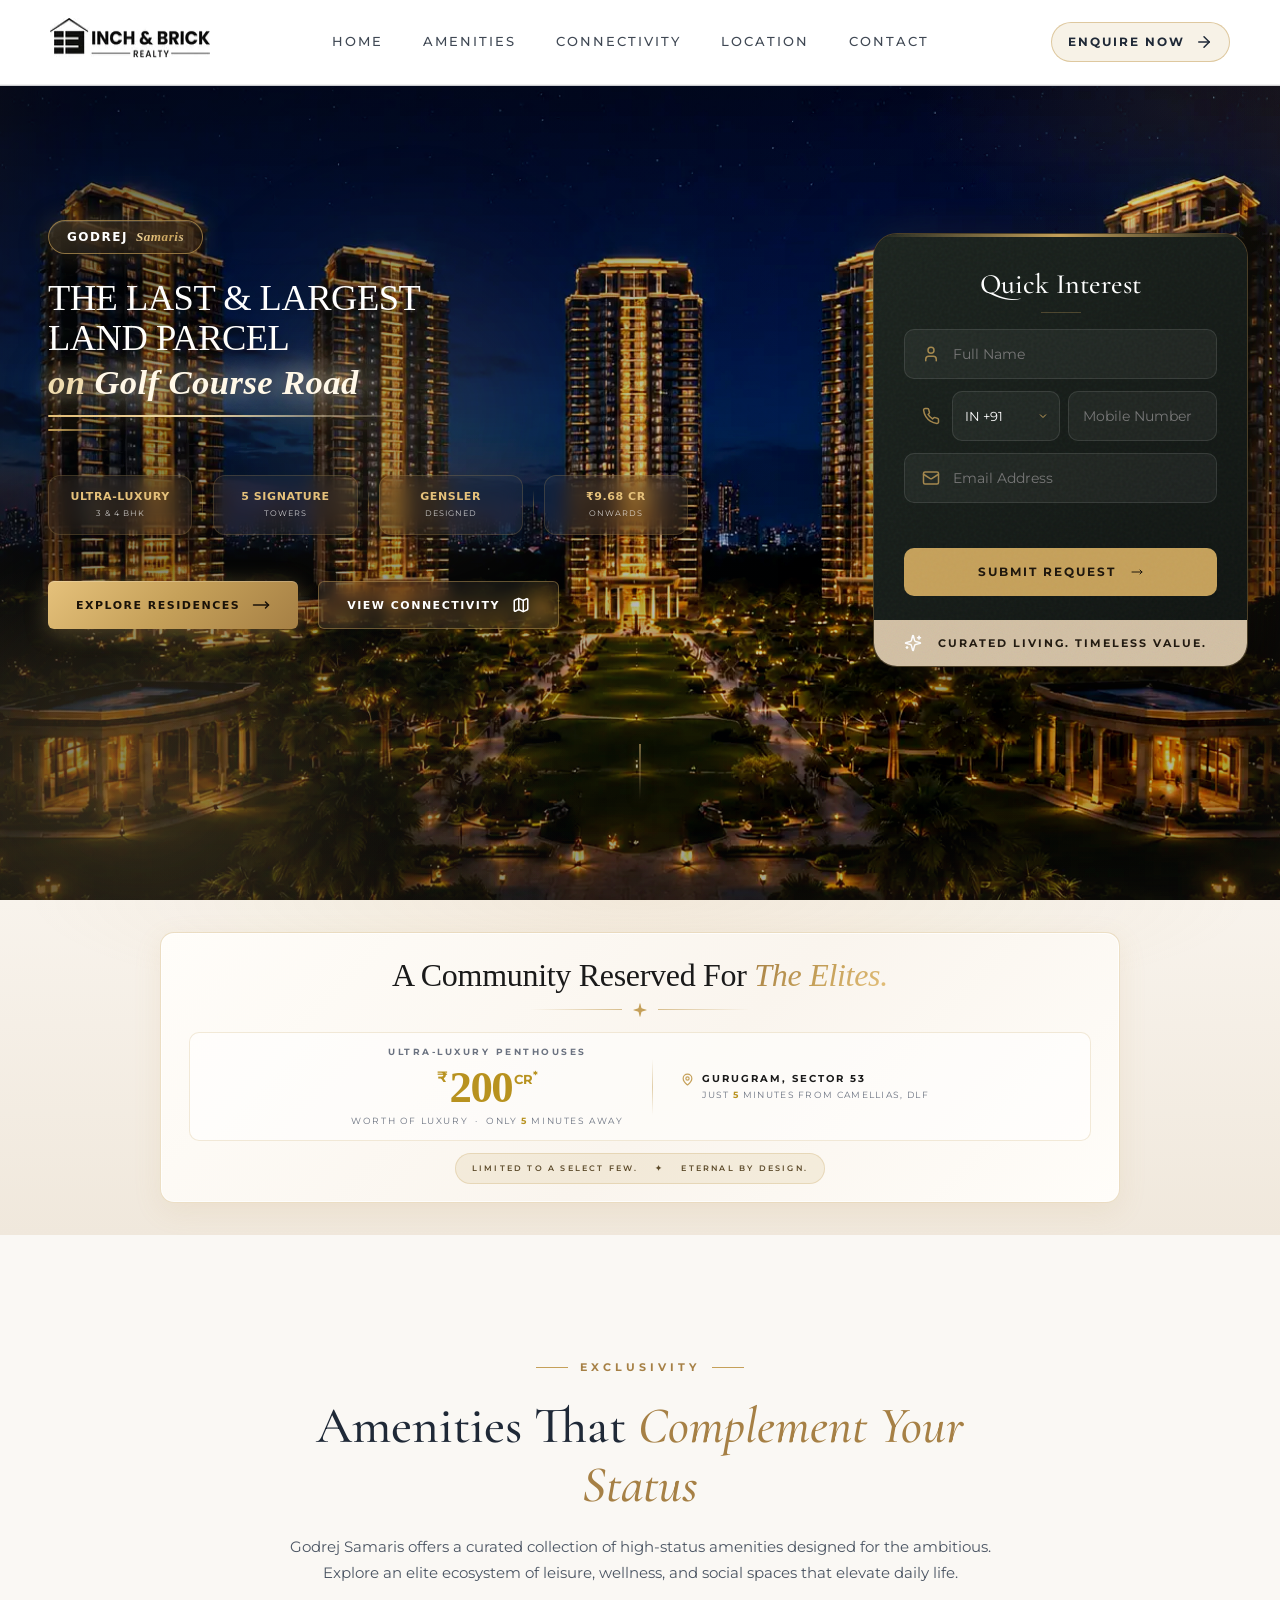
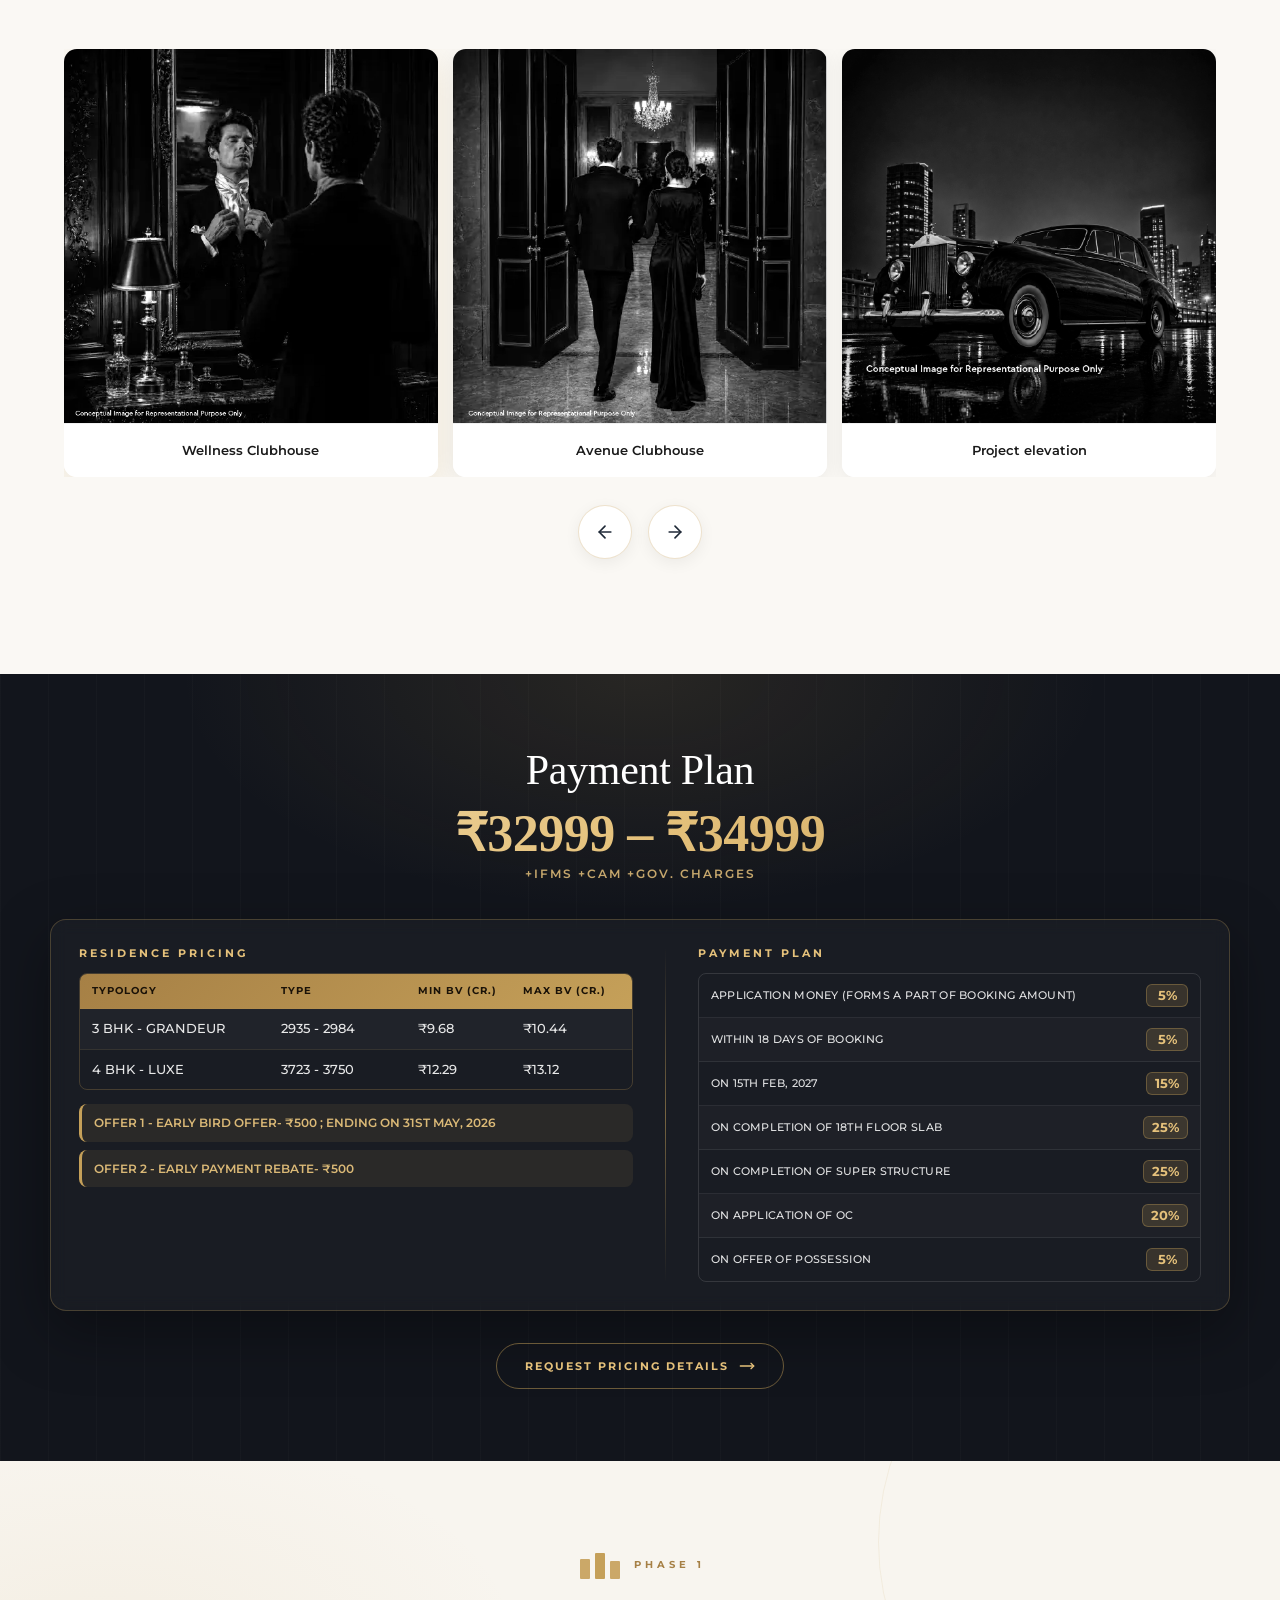
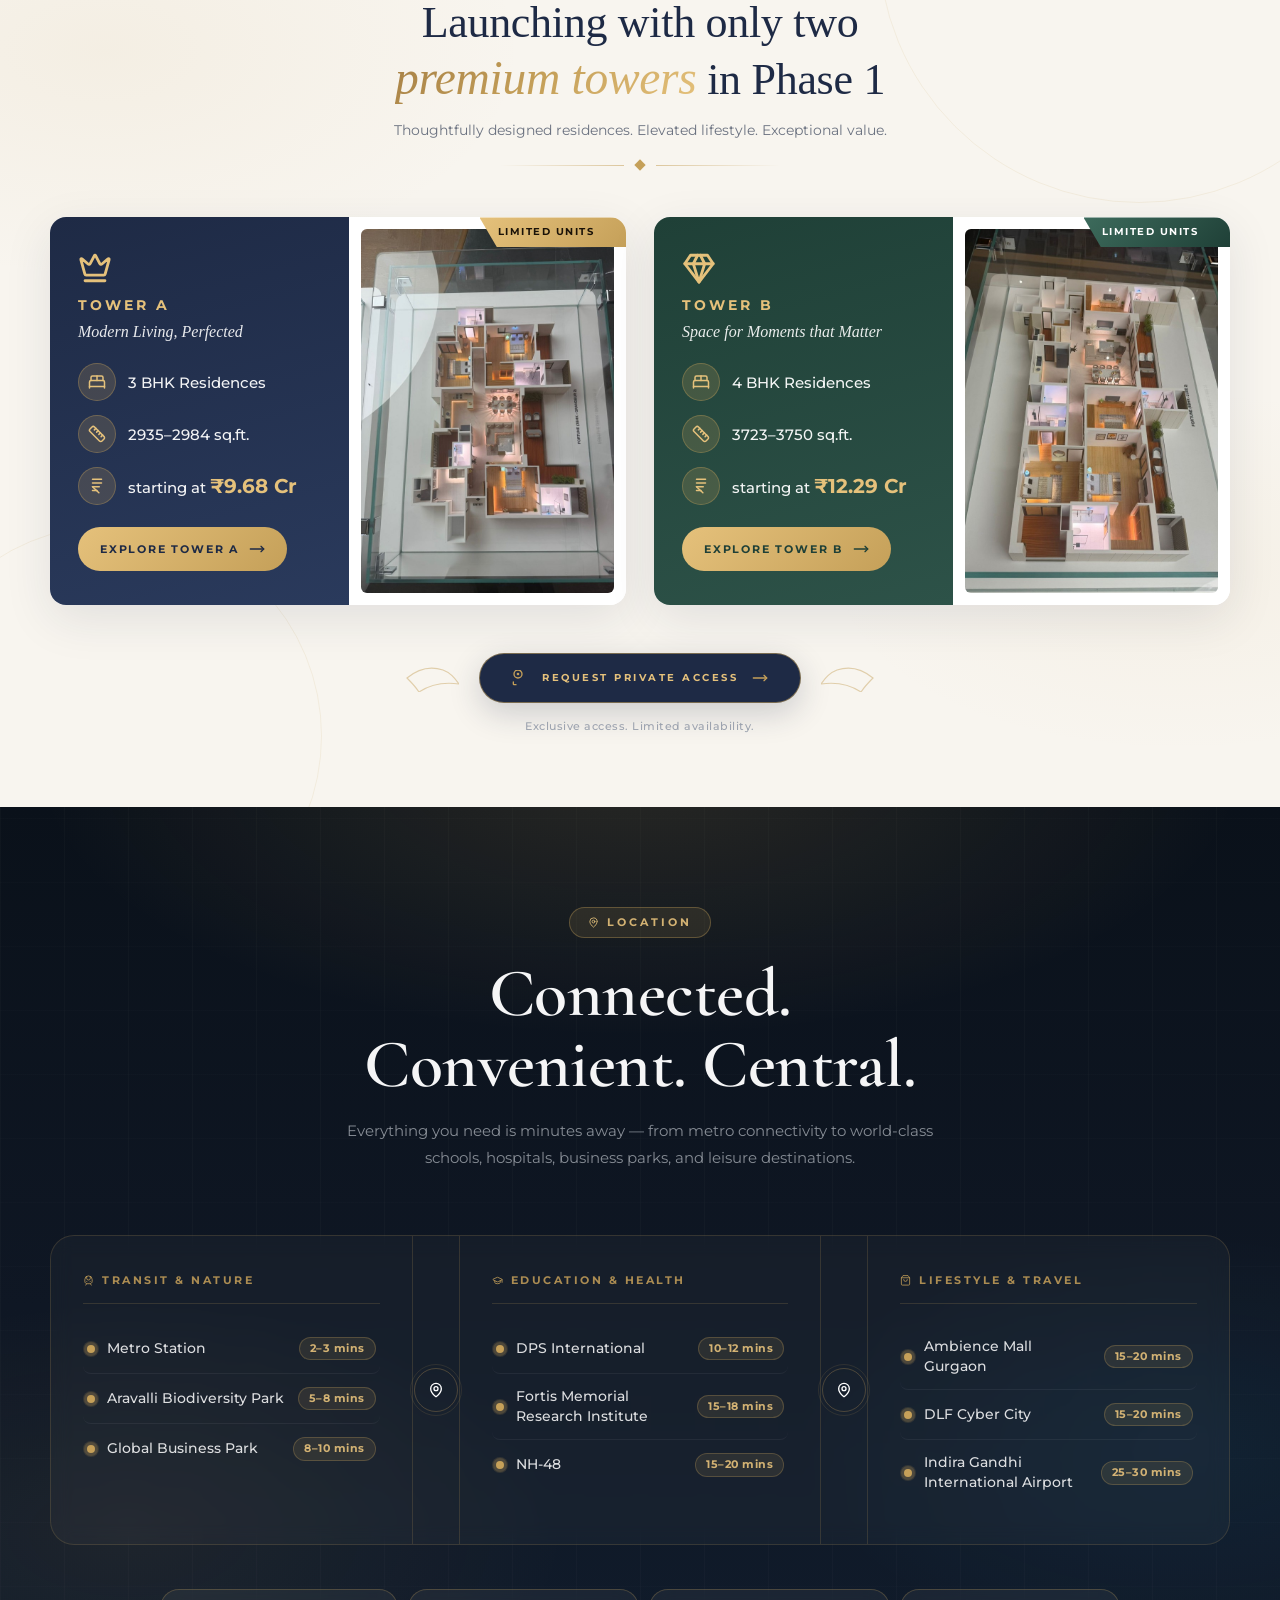
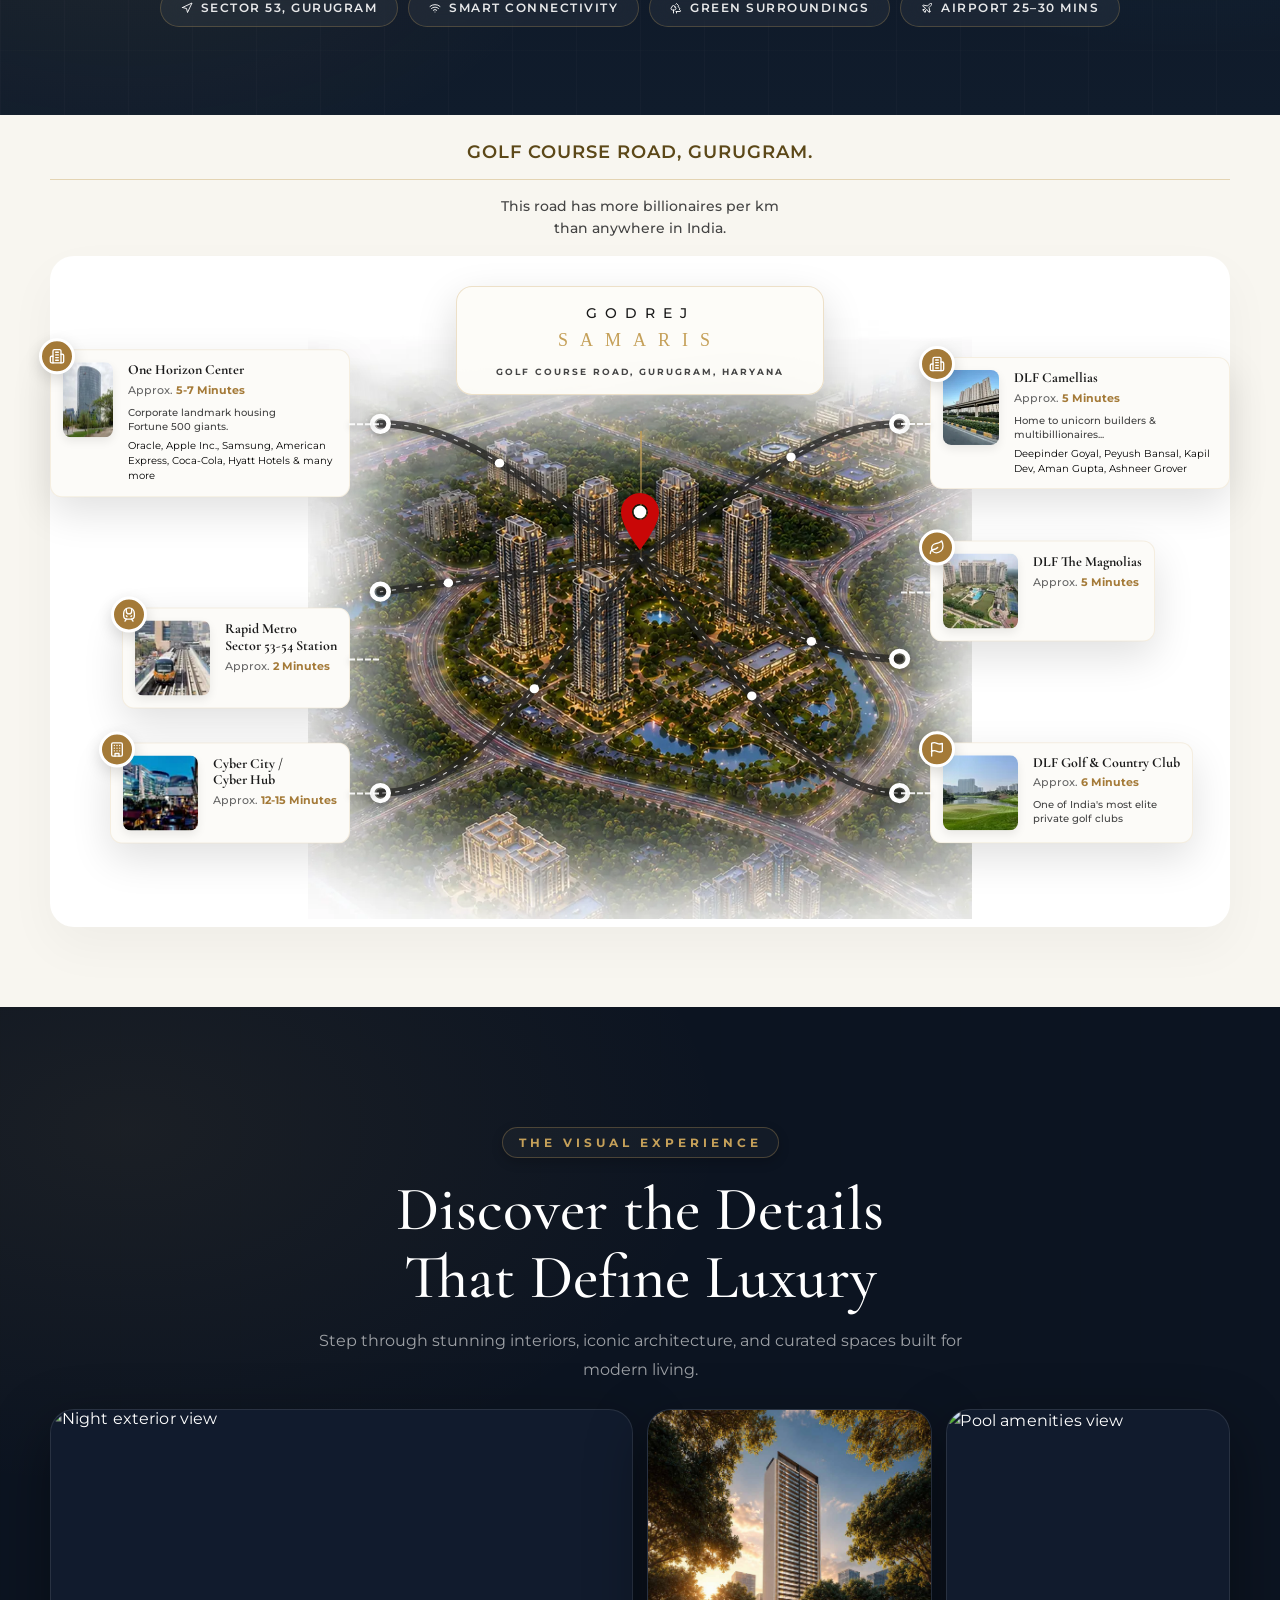
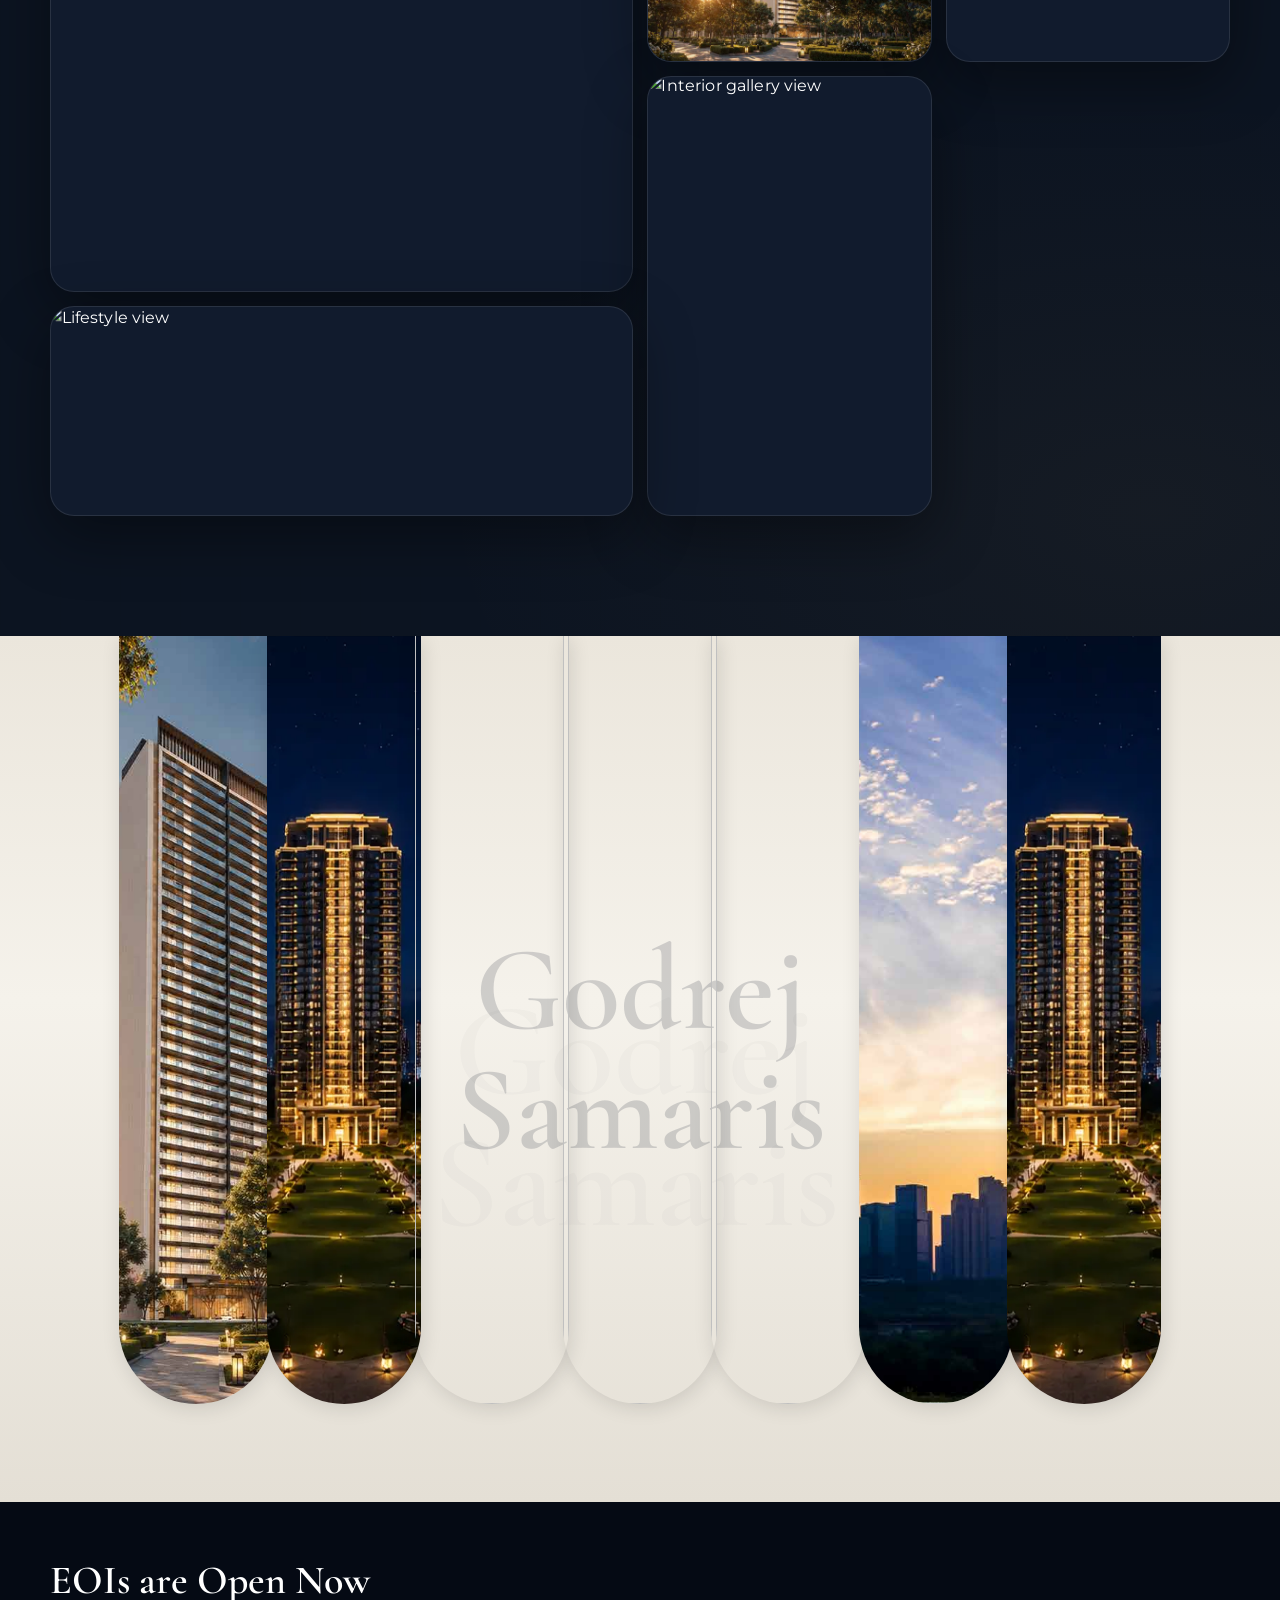
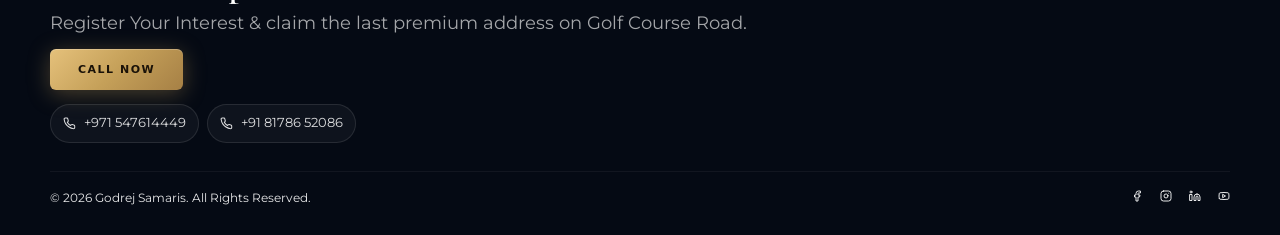
==== commit 09fb4b3d: "update amenities" ====
--- a/index.html
+++ b/index.html
@@ -271,9 +271,20 @@
         }
 
         .hero__img {
-            opacity: 0.78;
-            filter: saturate(1.1) contrast(1.04);
+            opacity: 1;
+            filter: brightness(1.14) saturate(1.2) contrast(1.07);
             animation: heroKenBurns 24s ease-in-out infinite alternate;
+        }
+
+        .hero__bg::before {
+            content: "";
+            position: absolute;
+            inset: 0;
+            z-index: 2;
+            pointer-events: none;
+            box-shadow:
+                inset 0 0 100px rgba(197, 160, 89, 0.14),
+                inset 0 -60px 80px rgba(0, 0, 0, 0.12);
         }
 
         .hero__bg::after {
@@ -281,7 +292,7 @@
             position: absolute;
             inset: 0;
             z-index: 2;
-            opacity: 0.3;
+            opacity: 0.1;
             pointer-events: none;
             background-image: url('data:image/svg+xml,%3Csvg viewBox="0 0 256 256" xmlns="http://www.w3.org/2000/svg"%3E%3Cfilter id="n"%3E%3CfeTurbulence type="fractalNoise" baseFrequency="0.85" numOctaves="4" stitchTiles="stitch"/%3E%3C/filter%3E%3Crect width="100%25" height="100%25" filter="url(%23n)" opacity="0.5"/%3E%3C/svg%3E');
             mix-blend-mode: overlay;
@@ -291,7 +302,8 @@
             .hero__img {
                 animation: none;
                 object-position: center center;
-                opacity: 0.72;
+                opacity: 0.96;
+                filter: brightness(1.1) saturate(1.15) contrast(1.05);
             }
         }
 
@@ -319,14 +331,14 @@
             z-index: 3;
             background:
                 linear-gradient(105deg,
-                    rgba(3, 7, 12, 0.9) 0%,
-                    rgba(3, 7, 12, 0.68) 40%,
-                    rgba(3, 7, 12, 0.32) 70%,
-                    rgba(3, 7, 12, 0.5) 100%),
+                    rgba(3, 7, 12, 0.58) 0%,
+                    rgba(3, 7, 12, 0.34) 40%,
+                    rgba(3, 7, 12, 0.08) 70%,
+                    rgba(3, 7, 12, 0.22) 100%),
                 linear-gradient(180deg,
-                    rgba(0, 0, 0, 0.3) 0%,
+                    rgba(0, 0, 0, 0.12) 0%,
                     transparent 45%,
-                    rgba(0, 0, 0, 0.45) 100%);
+                    rgba(0, 0, 0, 0.2) 100%);
         }
 
         .hero__overlay::after {
@@ -405,38 +417,55 @@
         .hero__badge {
             display: inline-flex;
             align-items: center;
-            gap: 12px;
+            gap: 8px;
             padding: 8px 18px;
-            font: 700 13px/1.2 ui-sans-serif, system-ui, -apple-system, "Segoe UI", sans-serif;
-            letter-spacing: 3px;
+            font: 700 12px/1.2 ui-sans-serif, system-ui, -apple-system, "Segoe UI", sans-serif;
+            letter-spacing: 1.5px;
             text-transform: uppercase;
-            color: var(--primary-light);
+            color: #fff;
             margin-bottom: 24px;
             min-height: 1.5em;
             border-radius: 999px;
-            border: 1px solid rgba(197, 160, 89, 0.4);
-            background: rgba(197, 160, 89, 0.1);
+            border: 1px solid rgba(197, 160, 89, 0.65);
+            background: linear-gradient(135deg, rgba(197, 160, 89, 0.22) 0%, rgba(0, 0, 0, 0.35) 100%);
             backdrop-filter: blur(12px);
-            box-shadow: 0 8px 32px rgba(0, 0, 0, 0.2), inset 0 1px 0 rgba(255, 255, 255, 0.07);
+            box-shadow:
+                0 8px 32px rgba(0, 0, 0, 0.25),
+                0 0 28px rgba(197, 160, 89, 0.25),
+                inset 0 1px 0 rgba(255, 255, 255, 0.12);
+        }
+
+        .hero__badge-brand {
+            background: linear-gradient(135deg, #f0ddb0 0%, #e5c17b 35%, #c5a059 70%, #f0ddb0 100%);
+            -webkit-background-clip: text;
+            background-clip: text;
+            color: transparent;
+            font-family: Georgia, 'Times New Roman', serif;
+            font-style: italic;
+            font-weight: 600;
+            font-size: 1.1em;
+            letter-spacing: 0.5px;
+            text-transform: none;
+            filter: drop-shadow(0 0 12px rgba(197, 160, 89, 0.55));
         }
 
         .hero__badge [data-lucide],
         .hero__badge .icon {
-            width: 14px;
-            height: 14px;
+            width: 12px;
+            height: 12px;
             flex-shrink: 0;
         }
 
         .hero__title {
             font-family: Georgia, 'Times New Roman', serif;
-            font-size: clamp(30px, 3.6vw, 58px);
+            font-size: clamp(24px, 2.85vw, 44px);
             font-weight: 500;
-            line-height: 1.08;
+            line-height: 1.1;
             color: #fff;
-            letter-spacing: -1px;
-            margin-bottom: 15px;
+            letter-spacing: -0.5px;
+            margin-bottom: 12px;
             text-transform: uppercase;
-            min-height: 2.1em;
+            min-height: 1.9em;
             text-shadow: 0 4px 36px rgba(0, 0, 0, 0.45);
         }
 
@@ -444,17 +473,40 @@
             font-family: Georgia, 'Times New Roman', serif;
             font-style: italic;
             text-transform: none;
-            background: linear-gradient(135deg, #e5c17b 0%, #c5a059 50%, #f0ddb0 100%);
-            -webkit-background-clip: text;
-            background-clip: text;
-            color: transparent;
-            font-size: 0.92em;
+            color: #f0ddb0;
+            -webkit-text-fill-color: #f0ddb0;
+            font-size: 0.95em;
             margin-left: 0;
-            font-weight: 400;
+            font-weight: 600;
             display: block;
-            min-height: 1.2em;
-            margin-top: 0.1em;
-            filter: drop-shadow(0 2px 14px rgba(197, 160, 89, 0.3));
+            min-height: 1.1em;
+            margin-top: 0.15em;
+            letter-spacing: 0.4px;
+            text-shadow:
+                0 0 22px rgba(240, 221, 176, 0.95),
+                0 0 44px rgba(197, 160, 89, 0.55),
+                0 2px 10px rgba(0, 0, 0, 0.55);
+        }
+
+        .hero__title--alt strong {
+            font-weight: 700;
+            color: #fff8e8;
+            -webkit-text-fill-color: #fff8e8;
+            text-shadow:
+                0 0 28px rgba(255, 248, 232, 1),
+                0 0 52px rgba(229, 193, 123, 0.75),
+                0 2px 10px rgba(0, 0, 0, 0.5);
+        }
+
+        .hero__title--alt::after {
+            content: "";
+            display: block;
+            width: min(78%, 340px);
+            height: 2px;
+            margin-top: 0.4em;
+            border-radius: 2px;
+            background: linear-gradient(90deg, #e5c17b 0%, #f0ddb0 45%, rgba(240, 221, 176, 0.2) 100%);
+            box-shadow: 0 0 18px rgba(197, 160, 89, 0.65);
         }
 
         .hero__divider {
@@ -486,11 +538,11 @@
         .hero__btn {
             display: inline-flex;
             align-items: center;
-            gap: 15px;
-            padding: 18px 36px;
+            gap: 12px;
+            padding: 14px 28px;
             border-radius: 6px;
-            font: 700 12px/1.2 ui-sans-serif, system-ui, -apple-system, "Segoe UI", sans-serif;
-            letter-spacing: 2px;
+            font: 700 11px/1.2 ui-sans-serif, system-ui, -apple-system, "Segoe UI", sans-serif;
+            letter-spacing: 1.5px;
             text-transform: uppercase;
             transition: var(--transition);
             text-decoration: none;
@@ -607,9 +659,9 @@
             text-align: center;
             border: 1px solid rgba(197, 160, 89, 0.22);
             border-radius: 12px;
-            padding: 0.85rem 0.5rem;
+            padding: 0.65rem 0.4rem;
             width: 100%;
-            min-height: 4.5rem;
+            min-height: 3.75rem;
             background: rgba(255, 255, 255, 0.04);
             backdrop-filter: blur(10px);
             transition: var(--transition);
@@ -623,14 +675,14 @@
         }
 
         .h-stat-val {
-            font: 700 13px/1.2 ui-sans-serif, system-ui, -apple-system, "Segoe UI", sans-serif;
+            font: 700 11px/1.2 ui-sans-serif, system-ui, -apple-system, "Segoe UI", sans-serif;
             color: var(--primary-light);
             text-transform: uppercase;
-            letter-spacing: 0.8px;
+            letter-spacing: 0.6px;
         }
 
         .h-stat-lab {
-            font-size: 9px;
+            font-size: 8px;
             color: rgba(255, 255, 255, 0.75);
             margin-top: 4px;
             text-transform: uppercase;
@@ -1018,6 +1070,11 @@
                 margin-right: auto;
             }
 
+            .hero__title--alt::after {
+                margin-left: auto;
+                margin-right: auto;
+            }
+
             .hero__features {
                 justify-content: center;
                 flex-wrap: wrap;
@@ -1055,9 +1112,9 @@
             }
 
             .hero__title {
-                font-size: clamp(26px, 6.5vw, 38px);
-                letter-spacing: -0.5px;
-                min-height: 3.15em;
+                font-size: clamp(22px, 5.5vw, 32px);
+                letter-spacing: -0.25px;
+                min-height: 2.85em;
                 max-width: 100%;
             }
 
@@ -1066,8 +1123,8 @@
             }
 
             .hero__badge {
-                font-size: clamp(11px, 2.8vw, 13px);
-                padding: 7px 14px;
+                font-size: clamp(10px, 2.5vw, 12px);
+                padding: 6px 12px;
             }
 
             .hero__divider {
@@ -2144,11 +2201,11 @@
         <div class="container hero__inner">
             <div class="hero__content">
                 <span class="hero__badge">
-                    Godrej Samaris
+                    Godrej <span class="hero__badge-brand">Samaris</span>
                 </span>
 
                 <h1 class="hero__title">
-                    The Last & Largest<br>Land Parcel<br><span class="hero__title--alt">on Golf Course Road</span>
+                    The Last & Largest<br>Land Parcel<br><span class="hero__title--alt">on <strong>Golf Course Road</strong></span>
                 </h1>
 
                 <div class="hero__divider"></div>
@@ -2563,125 +2620,85 @@
  
 
   
-    <section id="amenities" class="premium-amenities" aria-label="Amenities">
-        <div class="premium-amenities__bg-glow" aria-hidden="true"></div>
-        <div class="premium-amenities__container">
-            <div class="premium-amenities__grid">
-
-                <!-- Left side: sticky content + controls -->
-                <div class="premium-amenities__left reveal-up">
-                    <span class="premium-amenities__kicker">
-                        <span class="premium-amenities__kicker-line"></span>
-                        Exclusivity
-                    </span>
-                    <h2 class="premium-amenities__title">Amenities That<br><span>Complement Your Status</span></h2>
-                    <p class="premium-amenities__desc">
-                        Godrej Samaris offers a curated collection of high-status amenities designed for the ambitious.
-                        Explore an elite ecosystem of leisure, wellness, and social spaces that elevate daily life.
-                    </p>
-
-                   
-
-                    <!-- Slider Navigation Arrows -->
-                    <div class="premium-amenities__controls">
-                        <button class="premium-amenities__btn premium-amenities__btn--prev" aria-label="Previous slide"
-                            id="amenities-prev">
-                            <i data-lucide="arrow-left"></i>
-                        </button>
-                        <button class="premium-amenities__btn premium-amenities__btn--next" aria-label="Next slide"
-                            id="amenities-next">
-                            <i data-lucide="arrow-right"></i>
-                        </button>
+    <section id="amenities" class="amenities-ref" aria-label="Amenities">
+        <div class="amenities-ref__container">
+
+            <header class="amenities-ref__head reveal-up">
+                <span class="amenities-ref__kicker">
+                    <span class="amenities-ref__kicker-line"></span>
+                    Exclusivity
+                    <span class="amenities-ref__kicker-line"></span>
+                </span>
+                <h2 class="amenities-ref__title">Amenities That <span>Complement Your Status</span></h2>
+                <p class="amenities-ref__desc">
+                    Godrej Samaris offers a curated collection of high-status amenities designed for the ambitious.
+                    Explore an elite ecosystem of leisure, wellness, and social spaces that elevate daily life.
+                </p>
+            </header>
+
+            <!-- 4-column slider -->
+            <div class="amenities-ref__slider reveal-up">
+                <div class="amenities-ref__slider-outer">
+                    <div class="amenities-ref__track" id="amenities-track">
+
+                        <figure class="amenities-ref__slide">
+                            <img src="images/gallery/1.webp" alt="Wellness Clubhouse"
+                                loading="lazy" decoding="async">
+                            <figcaption class="amenities-ref__label">Wellness Clubhouse</figcaption>
+                        </figure>
+
+                        <figure class="amenities-ref__slide">
+                            <img src="images/gallery/2.webp" alt="Avenue Clubhouse"
+                                loading="lazy" decoding="async">
+                            <figcaption class="amenities-ref__label">Avenue Clubhouse</figcaption>
+                        </figure>
+
+                        <figure class="amenities-ref__slide">
+                            <img src="images/gallery/banner.webp" alt="Project elevation"
+                                class="amenities-ref__strip-img--crop-front"
+                                loading="lazy" decoding="async">
+                            <figcaption class="amenities-ref__label">Project elevation</figcaption>
+                        </figure>
+
+                        <figure class="amenities-ref__slide">
+                            <img src="images/gallery/4.webp" alt="Curated landscapes"
+                                loading="lazy" decoding="async">
+                            <figcaption class="amenities-ref__label">Curated landscapes</figcaption>
+                        </figure>
+
+                        <figure class="amenities-ref__slide">
+                            <img src="images/gallery/3.webp" alt="Lifestyle spaces"
+                                loading="lazy" decoding="async">
+                            <figcaption class="amenities-ref__label">Lifestyle spaces</figcaption>
+                        </figure>
+
+                        <figure class="amenities-ref__slide">
+                            <img src="images/gallery/banner.webp" alt="Official visual"
+                                loading="lazy" decoding="async">
+                            <figcaption class="amenities-ref__label">Official visual</figcaption>
+                        </figure>
+
+                        <figure class="amenities-ref__slide">
+                            <img src="images/gallery/2.webp" alt="Artist impression"
+                                loading="lazy" decoding="async">
+                            <figcaption class="amenities-ref__label">Artist's Impression</figcaption>
+                        </figure>
+
+                      
+
                     </div>
                 </div>
 
-                <!-- Right side: horizontal scrolling cards -->
-                <div class="premium-amenities__right reveal-up">
-                    <div class="premium-amenities__slider-outer">
-                        <div class="premium-amenities__slider-track" id="amenities-track">
-
-                            <!-- Slide 1: Wellness Clubhouse -->
-                            <div class="premium-amenities__slide" id="slide-wellness" role="tabpanel"
-                                aria-label="Wellness Clubhouse">
-                                <picture>
-                                    <source type="image/PNG" srcset="images/4.PNG">
-                                    <img src="images/4.PNG" class="premium-amenities__slide-img"
-                                        alt="Wellness Clubhouse - Pool Lounge" loading="lazy" decoding="async">
-                                </picture>
-                                <div class="premium-amenities__slide-overlay">
-                                    <span class="premium-amenities__slide-tag">Wellness</span>
-                                    <h3 class="premium-amenities__slide-title">Wellness Clubhouse</h3>
-                                    <ul class="premium-amenities__slide-list">
-                                        <li>Pilates Reformer Studio</li>
-                                        <li>Indoor Lap Pool</li>
-                                        <li>Holistic Wellness Spaces</li>
-                                        <li>Rejuvenation Zones</li>
-                                    </ul>
-                                </div>
-                            </div>
-
-                            <!-- Slide 2: Social & Status -->
-                            <div class="premium-amenities__slide" id="slide-social" role="tabpanel"
-                                aria-label="Social & Status">
-                                <picture>
-                                    <source type="image/PNG" srcset="images/5.PNG">
-                                    <img src="images/5.PNG" class="premium-amenities__slide-img"
-                                        alt="Social & Status - Rooftop Deck" loading="lazy" decoding="async">
-                                </picture>
-                                <div class="premium-amenities__slide-overlay">
-                                    <span class="premium-amenities__slide-tag">Social</span>
-                                    <h3 class="premium-amenities__slide-title">Social & Status</h3>
-                                    <ul class="premium-amenities__slide-list">
-                                        <li>Champagne Lounge & Cigar Den</li>
-                                        <li>Deal Maker's Private Lounge</li>
-                                        <li>Indoor Golf Simulator</li>
-                                        <li>Ultra-Luxury Networking Zones</li>
-                                    </ul>
-                                </div>
-                            </div>
-
-                            <!-- Slide 3: Outdoor Indulgence -->
-                            <div class="premium-amenities__slide" id="slide-outdoor" role="tabpanel"
-                                aria-label="Outdoor Indulgence">
-                                <picture>
-                                    <img src="images/seating.PNG" class="premium-amenities__slide-img"
-                                        alt="Outdoor Indulgence - Luxury Greens" loading="lazy" decoding="async">
-                                </picture>
-                                <div class="premium-amenities__slide-overlay">
-                                    <span class="premium-amenities__slide-tag">Outdoors • 3 Acres</span>
-                                    <h3 class="premium-amenities__slide-title">Outdoor Indulgence</h3>
-                                    <ul class="premium-amenities__slide-list">
-                                        <li>Alfresco Deck Poolside Cafe</li>
-                                        <li>Resort-Style Luxury Greens</li>
-                                        <li>Temperature-Controlled Outdoor Pool</li>
-                                        <li>Sunk-in Seating & Lounge Decks</li>
-                                    </ul>
-                                </div>
-                            </div>
-
-                            <!-- Slide 4: Private Forest Trail -->
-                            <div class="premium-amenities__slide" id="slide-forest" role="tabpanel"
-                                aria-label="Private Forest Trail">
-                                <picture>
-                                    <img src="images/walk.PNG" class="premium-amenities__slide-img"
-                                        alt="Private Forest Trail" loading="lazy" decoding="async">
-                                </picture>
-                                <div class="premium-amenities__slide-overlay">
-                                    <span class="premium-amenities__slide-tag">Serenity • 1 Acre</span>
-                                    <h3 class="premium-amenities__slide-title">Private Forest Trail</h3>
-                                    <ul class="premium-amenities__slide-list">
-                                        <li>Curated Forest Canopy Walk</li>
-                                        <li>Zen Meditation & Yoga Lawns</li>
-                                        <li>Rare Botanical Serenity Zones</li>
-                                        <li>Natural Urban Escape Footpath</li>
-                                    </ul>
-                                </div>
-                            </div>
-
-                        </div>
-                    </div>
+                <div class="amenities-ref__controls">
+                    <button type="button" class="amenities-ref__btn amenities-ref__btn--prev"
+                        id="amenities-prev" aria-label="Previous amenities">
+                        <i data-lucide="arrow-left"></i>
+                    </button>
+                    <button type="button" class="amenities-ref__btn amenities-ref__btn--next"
+                        id="amenities-next" aria-label="Next amenities">
+                        <i data-lucide="arrow-right"></i>
+                    </button>
                 </div>
-
             </div>
         </div>
     </section>
--- a/style.deferred.css
+++ b/style.deferred.css
@@ -1706,19 +1706,53 @@
 }
 
 .premium-amenities__slide {
-    flex: 0 0 clamp(320px, 30vw, 420px);
+    /* Single image per view */
+    flex: 0 0 100%;
     scroll-snap-align: start;
     overflow: hidden;
     position: relative;
-    aspect-ratio: 4/5;
+    aspect-ratio: 16/10;
+    max-height: 560px;
     background: #000;
+    opacity: 0.45;
     box-shadow: 0 15px 40px rgba(0, 0, 0, 0.08);
-    transition: transform 0.5s cubic-bezier(0.16, 1, 0.3, 1), box-shadow 0.5s cubic-bezier(0.16, 1, 0.3, 1);
+    transition: transform 0.5s cubic-bezier(0.16, 1, 0.3, 1), box-shadow 0.5s cubic-bezier(0.16, 1, 0.3, 1), opacity 0.6s ease;
+}
+
+.premium-amenities__slide::after {
+    content: '';
+    position: absolute;
+    inset: 0;
+    border: 1px solid rgba(197, 160, 89, 0.25);
+    pointer-events: none;
+    z-index: 2;
+    transition: border-color 0.5s ease, box-shadow 0.5s ease;
 }
 
 .premium-amenities__slide:hover {
     transform: translateY(-8px);
-    box-shadow: 0 30px 60px rgba(197, 160, 89, 0.15);
+    box-shadow: 0 30px 60px rgba(197, 160, 89, 0.3);
+}
+
+.premium-amenities__slide:hover::after {
+    border-color: var(--primary, #c5a059);
+    box-shadow: inset 0 0 0 1px rgba(197, 160, 89, 0.6);
+}
+
+/* Highlight the slide currently in view */
+.premium-amenities__slide.is-active {
+    opacity: 1;
+    box-shadow: 0 25px 55px rgba(197, 160, 89, 0.25);
+}
+
+.premium-amenities__slide.is-active::after {
+    border-color: var(--primary, #c5a059);
+    box-shadow: inset 0 0 0 1px rgba(197, 160, 89, 0.45);
+}
+
+.premium-amenities__slide.is-active .premium-amenities__slide-img {
+    opacity: 1;
+    filter: brightness(1.08) saturate(1.08);
 }
 
 .premium-amenities__slide-img {
@@ -1727,18 +1761,20 @@
     width: 100%;
     height: 100%;
     object-fit: cover;
-    opacity: 0.65;
-    transition: transform 0.8s cubic-bezier(0.16, 1, 0.3, 1);
+    opacity: 0.95;
+    transition: transform 0.8s cubic-bezier(0.16, 1, 0.3, 1), filter 0.8s ease, opacity 0.8s ease;
 }
 
 .premium-amenities__slide:hover .premium-amenities__slide-img {
     transform: scale(1.08);
+    opacity: 1;
+    filter: brightness(1.12) saturate(1.1);
 }
 
 .premium-amenities__slide-overlay {
     position: absolute;
     inset: 0;
-    background: linear-gradient(0deg, rgba(20, 15, 10, 0.95) 0%, rgba(20, 15, 10, 0.4) 50%, transparent 100%);
+    background: linear-gradient(0deg, rgba(20, 15, 10, 0.9) 0%, rgba(20, 15, 10, 0.25) 45%, transparent 70%);
     display: flex;
     flex-direction: column;
     justify-content: flex-end;
@@ -1870,7 +1906,190 @@
     }
 
     .premium-amenities__slide {
-        flex: 0 0 clamp(280px, 60vw, 360px);
+        flex: 0 0 100%;
+        aspect-ratio: 4/5;
+        max-height: none;
+    }
+}
+
+/* ===== Amenities (reference layout) ===== */
+.amenities-ref {
+    position: relative;
+    padding: clamp(70px, 9vw, 120px) 0;
+    background: #faf8f4;
+    overflow: hidden;
+}
+
+.amenities-ref__container {
+    max-width: 1440px;
+    margin: 0 auto;
+    padding: 0 clamp(20px, 5vw, 80px);
+}
+
+.amenities-ref__head {
+    text-align: center;
+    max-width: 760px;
+    margin: 0 auto clamp(40px, 5vw, 70px);
+}
+
+.amenities-ref__kicker {
+    display: inline-flex;
+    align-items: center;
+    gap: 12px;
+    font-size: 11px;
+    font-weight: 700;
+    letter-spacing: 4px;
+    text-transform: uppercase;
+    color: var(--primary-dark);
+    margin-bottom: 20px;
+}
+
+.amenities-ref__kicker-line {
+    width: 32px;
+    height: 1px;
+    background: var(--primary);
+}
+
+.amenities-ref__title {
+    font-family: 'Cormorant Garamond', serif;
+    font-size: clamp(38px, 4vw, 58px);
+    font-weight: 500;
+    line-height: 1.15;
+    color: var(--text-dark);
+    margin-bottom: 20px;
+}
+
+.amenities-ref__title span {
+    font-style: italic;
+    color: var(--primary-dark);
+}
+
+.amenities-ref__desc {
+    font-size: 15px;
+    line-height: 1.7;
+    color: var(--text-gray);
+}
+
+/* 4-column slider */
+.amenities-ref__slider {
+    position: relative;
+}
+
+.amenities-ref__slider-outer {
+    overflow: hidden;
+}
+
+.amenities-ref__track {
+    --amenities-gap: clamp(10px, 1.2vw, 16px);
+    display: flex;
+    gap: var(--amenities-gap);
+    overflow-x: auto;
+    scroll-snap-type: x mandatory;
+    scroll-behavior: smooth;
+    scrollbar-width: none;
+    -ms-overflow-style: none;
+}
+
+.amenities-ref__track::-webkit-scrollbar {
+    display: none;
+}
+
+.amenities-ref__slide {
+    flex: 0 0 calc((100% - (2 * var(--amenities-gap))) / 3);
+    scroll-snap-align: start;
+    display: flex;
+    flex-direction: column;
+    margin: 0;
+    overflow: hidden;
+    position: relative;
+    border-radius: clamp(10px, 1vw, 14px);
+    background: #fff;
+    box-shadow: 0 4px 20px rgba(0, 0, 0, 0.06);
+    transition: transform 0.45s ease, box-shadow 0.45s ease;
+}
+
+.amenities-ref__slide.is-active {
+    box-shadow: 0 12px 36px rgba(197, 160, 89, 0.2);
+}
+
+.amenities-ref__slide img {
+    width: 100%;
+    aspect-ratio: 1 / 1;
+    object-fit: cover;
+    display: block;
+    filter: grayscale(100%) contrast(1.05);
+    transition: filter 0.5s ease;
+}
+
+.amenities-ref__slide:hover img {
+    filter: grayscale(0%) contrast(1.05);
+}
+
+.amenities-ref__strip-img--crop-front {
+    object-position: center 40%;
+}
+
+.amenities-ref__slide .amenities-ref__label {
+    margin: 0;
+    padding: 16px 14px;
+    background: #fff;
+    font-family: 'Montserrat', sans-serif;
+    font-size: 13px;
+    font-weight: 600;
+    letter-spacing: 0;
+    width: 100%;
+    text-transform: none;
+    text-align: center;
+    color: #1a1a1a;
+    border-top: 1px solid rgba(0, 0, 0, 0.06);
+    min-height: 52px;
+    display: flex;
+    align-items: center;
+    justify-content: center;
+}
+
+.amenities-ref__controls {
+    display: flex;
+    justify-content: center;
+    gap: 16px;
+    margin-top: 28px;
+}
+
+.amenities-ref__btn {
+    width: 54px;
+    height: 54px;
+    border-radius: 50%;
+    border: 1px solid rgba(197, 160, 89, 0.3);
+    background: #fff;
+    color: var(--text-dark);
+    display: grid;
+    place-items: center;
+    cursor: pointer;
+    transition: all 0.3s ease;
+    box-shadow: 0 4px 16px rgba(0, 0, 0, 0.06);
+}
+
+.amenities-ref__btn i,
+.amenities-ref__btn svg {
+    width: 20px;
+    height: 20px;
+}
+
+.amenities-ref__btn:hover {
+    background: var(--primary);
+    border-color: var(--primary);
+    color: #fff;
+}
+
+@media (max-width: 1024px) {
+    .amenities-ref__slide {
+        flex: 0 0 calc((100% - var(--amenities-gap)) / 2);
+    }
+}
+
+@media (max-width: 640px) {
+    .amenities-ref__slide {
+        flex: 0 0 100%;
     }
 }
 
@@ -2063,14 +2282,7 @@
     transition: transform 900ms cubic-bezier(0.16, 1, 0.3, 1), filter 900ms cubic-bezier(0.16, 1, 0.3, 1);
 }
 
-.gc-card::before {
-    content: "";
-    position: absolute;
-    inset: 0;
-    background: linear-gradient(180deg, rgba(0, 0, 0, 0) 40%, rgba(0, 0, 0, 0.8) 100%);
-    pointer-events: none;
-    z-index: 1;
-}
+
 
 .gc-card:hover {
     transform: translateY(-6px);
@@ -2353,8 +2565,6 @@
     font-weight: 600;
 }
 
-}
-
 /* Location section (placeholder) */
 .location-section {
     padding: 120px 0;
--- a/style.deferred.css
+++ b/style.deferred.css
@@ -1706,19 +1706,53 @@
 }
 
 .premium-amenities__slide {
-    flex: 0 0 clamp(320px, 30vw, 420px);
+    /* Single image per view */
+    flex: 0 0 100%;
     scroll-snap-align: start;
     overflow: hidden;
     position: relative;
-    aspect-ratio: 4/5;
+    aspect-ratio: 16/10;
+    max-height: 560px;
     background: #000;
+    opacity: 0.45;
     box-shadow: 0 15px 40px rgba(0, 0, 0, 0.08);
-    transition: transform 0.5s cubic-bezier(0.16, 1, 0.3, 1), box-shadow 0.5s cubic-bezier(0.16, 1, 0.3, 1);
+    transition: transform 0.5s cubic-bezier(0.16, 1, 0.3, 1), box-shadow 0.5s cubic-bezier(0.16, 1, 0.3, 1), opacity 0.6s ease;
+}
+
+.premium-amenities__slide::after {
+    content: '';
+    position: absolute;
+    inset: 0;
+    border: 1px solid rgba(197, 160, 89, 0.25);
+    pointer-events: none;
+    z-index: 2;
+    transition: border-color 0.5s ease, box-shadow 0.5s ease;
 }
 
 .premium-amenities__slide:hover {
     transform: translateY(-8px);
-    box-shadow: 0 30px 60px rgba(197, 160, 89, 0.15);
+    box-shadow: 0 30px 60px rgba(197, 160, 89, 0.3);
+}
+
+.premium-amenities__slide:hover::after {
+    border-color: var(--primary, #c5a059);
+    box-shadow: inset 0 0 0 1px rgba(197, 160, 89, 0.6);
+}
+
+/* Highlight the slide currently in view */
+.premium-amenities__slide.is-active {
+    opacity: 1;
+    box-shadow: 0 25px 55px rgba(197, 160, 89, 0.25);
+}
+
+.premium-amenities__slide.is-active::after {
+    border-color: var(--primary, #c5a059);
+    box-shadow: inset 0 0 0 1px rgba(197, 160, 89, 0.45);
+}
+
+.premium-amenities__slide.is-active .premium-amenities__slide-img {
+    opacity: 1;
+    filter: brightness(1.08) saturate(1.08);
 }
 
 .premium-amenities__slide-img {
@@ -1727,18 +1761,20 @@
     width: 100%;
     height: 100%;
     object-fit: cover;
-    opacity: 0.65;
-    transition: transform 0.8s cubic-bezier(0.16, 1, 0.3, 1);
+    opacity: 0.95;
+    transition: transform 0.8s cubic-bezier(0.16, 1, 0.3, 1), filter 0.8s ease, opacity 0.8s ease;
 }
 
 .premium-amenities__slide:hover .premium-amenities__slide-img {
     transform: scale(1.08);
+    opacity: 1;
+    filter: brightness(1.12) saturate(1.1);
 }
 
 .premium-amenities__slide-overlay {
     position: absolute;
     inset: 0;
-    background: linear-gradient(0deg, rgba(20, 15, 10, 0.95) 0%, rgba(20, 15, 10, 0.4) 50%, transparent 100%);
+    background: linear-gradient(0deg, rgba(20, 15, 10, 0.9) 0%, rgba(20, 15, 10, 0.25) 45%, transparent 70%);
     display: flex;
     flex-direction: column;
     justify-content: flex-end;
@@ -1870,7 +1906,190 @@
     }
 
     .premium-amenities__slide {
-        flex: 0 0 clamp(280px, 60vw, 360px);
+        flex: 0 0 100%;
+        aspect-ratio: 4/5;
+        max-height: none;
+    }
+}
+
+/* ===== Amenities (reference layout) ===== */
+.amenities-ref {
+    position: relative;
+    padding: clamp(70px, 9vw, 120px) 0;
+    background: #faf8f4;
+    overflow: hidden;
+}
+
+.amenities-ref__container {
+    max-width: 1440px;
+    margin: 0 auto;
+    padding: 0 clamp(20px, 5vw, 80px);
+}
+
+.amenities-ref__head {
+    text-align: center;
+    max-width: 760px;
+    margin: 0 auto clamp(40px, 5vw, 70px);
+}
+
+.amenities-ref__kicker {
+    display: inline-flex;
+    align-items: center;
+    gap: 12px;
+    font-size: 11px;
+    font-weight: 700;
+    letter-spacing: 4px;
+    text-transform: uppercase;
+    color: var(--primary-dark);
+    margin-bottom: 20px;
+}
+
+.amenities-ref__kicker-line {
+    width: 32px;
+    height: 1px;
+    background: var(--primary);
+}
+
+.amenities-ref__title {
+    font-family: 'Cormorant Garamond', serif;
+    font-size: clamp(38px, 4vw, 58px);
+    font-weight: 500;
+    line-height: 1.15;
+    color: var(--text-dark);
+    margin-bottom: 20px;
+}
+
+.amenities-ref__title span {
+    font-style: italic;
+    color: var(--primary-dark);
+}
+
+.amenities-ref__desc {
+    font-size: 15px;
+    line-height: 1.7;
+    color: var(--text-gray);
+}
+
+/* 4-column slider */
+.amenities-ref__slider {
+    position: relative;
+}
+
+.amenities-ref__slider-outer {
+    overflow: hidden;
+}
+
+.amenities-ref__track {
+    --amenities-gap: clamp(10px, 1.2vw, 16px);
+    display: flex;
+    gap: var(--amenities-gap);
+    overflow-x: auto;
+    scroll-snap-type: x mandatory;
+    scroll-behavior: smooth;
+    scrollbar-width: none;
+    -ms-overflow-style: none;
+}
+
+.amenities-ref__track::-webkit-scrollbar {
+    display: none;
+}
+
+.amenities-ref__slide {
+    flex: 0 0 calc((100% - (2 * var(--amenities-gap))) / 3);
+    scroll-snap-align: start;
+    display: flex;
+    flex-direction: column;
+    margin: 0;
+    overflow: hidden;
+    position: relative;
+    border-radius: clamp(10px, 1vw, 14px);
+    background: #fff;
+    box-shadow: 0 4px 20px rgba(0, 0, 0, 0.06);
+    transition: transform 0.45s ease, box-shadow 0.45s ease;
+}
+
+.amenities-ref__slide.is-active {
+    box-shadow: 0 12px 36px rgba(197, 160, 89, 0.2);
+}
+
+.amenities-ref__slide img {
+    width: 100%;
+    aspect-ratio: 1 / 1;
+    object-fit: cover;
+    display: block;
+    filter: grayscale(100%) contrast(1.05);
+    transition: filter 0.5s ease;
+}
+
+.amenities-ref__slide:hover img {
+    filter: grayscale(0%) contrast(1.05);
+}
+
+.amenities-ref__strip-img--crop-front {
+    object-position: center 40%;
+}
+
+.amenities-ref__slide .amenities-ref__label {
+    margin: 0;
+    padding: 16px 14px;
+    background: #fff;
+    font-family: 'Montserrat', sans-serif;
+    font-size: 13px;
+    font-weight: 600;
+    letter-spacing: 0;
+    width: 100%;
+    text-transform: none;
+    text-align: center;
+    color: #1a1a1a;
+    border-top: 1px solid rgba(0, 0, 0, 0.06);
+    min-height: 52px;
+    display: flex;
+    align-items: center;
+    justify-content: center;
+}
+
+.amenities-ref__controls {
+    display: flex;
+    justify-content: center;
+    gap: 16px;
+    margin-top: 28px;
+}
+
+.amenities-ref__btn {
+    width: 54px;
+    height: 54px;
+    border-radius: 50%;
+    border: 1px solid rgba(197, 160, 89, 0.3);
+    background: #fff;
+    color: var(--text-dark);
+    display: grid;
+    place-items: center;
+    cursor: pointer;
+    transition: all 0.3s ease;
+    box-shadow: 0 4px 16px rgba(0, 0, 0, 0.06);
+}
+
+.amenities-ref__btn i,
+.amenities-ref__btn svg {
+    width: 20px;
+    height: 20px;
+}
+
+.amenities-ref__btn:hover {
+    background: var(--primary);
+    border-color: var(--primary);
+    color: #fff;
+}
+
+@media (max-width: 1024px) {
+    .amenities-ref__slide {
+        flex: 0 0 calc((100% - var(--amenities-gap)) / 2);
+    }
+}
+
+@media (max-width: 640px) {
+    .amenities-ref__slide {
+        flex: 0 0 100%;
     }
 }
 
@@ -2063,14 +2282,7 @@
     transition: transform 900ms cubic-bezier(0.16, 1, 0.3, 1), filter 900ms cubic-bezier(0.16, 1, 0.3, 1);
 }
 
-.gc-card::before {
-    content: "";
-    position: absolute;
-    inset: 0;
-    background: linear-gradient(180deg, rgba(0, 0, 0, 0) 40%, rgba(0, 0, 0, 0.8) 100%);
-    pointer-events: none;
-    z-index: 1;
-}
+
 
 .gc-card:hover {
     transform: translateY(-6px);
@@ -2353,8 +2565,6 @@
     font-weight: 600;
 }
 
-}
-
 /* Location section (placeholder) */
 .location-section {
     padding: 120px 0;
--- a/style.deferred.css
+++ b/style.deferred.css
@@ -1706,19 +1706,53 @@
 }
 
 .premium-amenities__slide {
-    flex: 0 0 clamp(320px, 30vw, 420px);
+    /* Single image per view */
+    flex: 0 0 100%;
     scroll-snap-align: start;
     overflow: hidden;
     position: relative;
-    aspect-ratio: 4/5;
+    aspect-ratio: 16/10;
+    max-height: 560px;
     background: #000;
+    opacity: 0.45;
     box-shadow: 0 15px 40px rgba(0, 0, 0, 0.08);
-    transition: transform 0.5s cubic-bezier(0.16, 1, 0.3, 1), box-shadow 0.5s cubic-bezier(0.16, 1, 0.3, 1);
+    transition: transform 0.5s cubic-bezier(0.16, 1, 0.3, 1), box-shadow 0.5s cubic-bezier(0.16, 1, 0.3, 1), opacity 0.6s ease;
+}
+
+.premium-amenities__slide::after {
+    content: '';
+    position: absolute;
+    inset: 0;
+    border: 1px solid rgba(197, 160, 89, 0.25);
+    pointer-events: none;
+    z-index: 2;
+    transition: border-color 0.5s ease, box-shadow 0.5s ease;
 }
 
 .premium-amenities__slide:hover {
     transform: translateY(-8px);
-    box-shadow: 0 30px 60px rgba(197, 160, 89, 0.15);
+    box-shadow: 0 30px 60px rgba(197, 160, 89, 0.3);
+}
+
+.premium-amenities__slide:hover::after {
+    border-color: var(--primary, #c5a059);
+    box-shadow: inset 0 0 0 1px rgba(197, 160, 89, 0.6);
+}
+
+/* Highlight the slide currently in view */
+.premium-amenities__slide.is-active {
+    opacity: 1;
+    box-shadow: 0 25px 55px rgba(197, 160, 89, 0.25);
+}
+
+.premium-amenities__slide.is-active::after {
+    border-color: var(--primary, #c5a059);
+    box-shadow: inset 0 0 0 1px rgba(197, 160, 89, 0.45);
+}
+
+.premium-amenities__slide.is-active .premium-amenities__slide-img {
+    opacity: 1;
+    filter: brightness(1.08) saturate(1.08);
 }
 
 .premium-amenities__slide-img {
@@ -1727,18 +1761,20 @@
     width: 100%;
     height: 100%;
     object-fit: cover;
-    opacity: 0.65;
-    transition: transform 0.8s cubic-bezier(0.16, 1, 0.3, 1);
+    opacity: 0.95;
+    transition: transform 0.8s cubic-bezier(0.16, 1, 0.3, 1), filter 0.8s ease, opacity 0.8s ease;
 }
 
 .premium-amenities__slide:hover .premium-amenities__slide-img {
     transform: scale(1.08);
+    opacity: 1;
+    filter: brightness(1.12) saturate(1.1);
 }
 
 .premium-amenities__slide-overlay {
     position: absolute;
     inset: 0;
-    background: linear-gradient(0deg, rgba(20, 15, 10, 0.95) 0%, rgba(20, 15, 10, 0.4) 50%, transparent 100%);
+    background: linear-gradient(0deg, rgba(20, 15, 10, 0.9) 0%, rgba(20, 15, 10, 0.25) 45%, transparent 70%);
     display: flex;
     flex-direction: column;
     justify-content: flex-end;
@@ -1870,7 +1906,190 @@
     }
 
     .premium-amenities__slide {
-        flex: 0 0 clamp(280px, 60vw, 360px);
+        flex: 0 0 100%;
+        aspect-ratio: 4/5;
+        max-height: none;
+    }
+}
+
+/* ===== Amenities (reference layout) ===== */
+.amenities-ref {
+    position: relative;
+    padding: clamp(70px, 9vw, 120px) 0;
+    background: #faf8f4;
+    overflow: hidden;
+}
+
+.amenities-ref__container {
+    max-width: 1440px;
+    margin: 0 auto;
+    padding: 0 clamp(20px, 5vw, 80px);
+}
+
+.amenities-ref__head {
+    text-align: center;
+    max-width: 760px;
+    margin: 0 auto clamp(40px, 5vw, 70px);
+}
+
+.amenities-ref__kicker {
+    display: inline-flex;
+    align-items: center;
+    gap: 12px;
+    font-size: 11px;
+    font-weight: 700;
+    letter-spacing: 4px;
+    text-transform: uppercase;
+    color: var(--primary-dark);
+    margin-bottom: 20px;
+}
+
+.amenities-ref__kicker-line {
+    width: 32px;
+    height: 1px;
+    background: var(--primary);
+}
+
+.amenities-ref__title {
+    font-family: 'Cormorant Garamond', serif;
+    font-size: clamp(38px, 4vw, 58px);
+    font-weight: 500;
+    line-height: 1.15;
+    color: var(--text-dark);
+    margin-bottom: 20px;
+}
+
+.amenities-ref__title span {
+    font-style: italic;
+    color: var(--primary-dark);
+}
+
+.amenities-ref__desc {
+    font-size: 15px;
+    line-height: 1.7;
+    color: var(--text-gray);
+}
+
+/* 4-column slider */
+.amenities-ref__slider {
+    position: relative;
+}
+
+.amenities-ref__slider-outer {
+    overflow: hidden;
+}
+
+.amenities-ref__track {
+    --amenities-gap: clamp(10px, 1.2vw, 16px);
+    display: flex;
+    gap: var(--amenities-gap);
+    overflow-x: auto;
+    scroll-snap-type: x mandatory;
+    scroll-behavior: smooth;
+    scrollbar-width: none;
+    -ms-overflow-style: none;
+}
+
+.amenities-ref__track::-webkit-scrollbar {
+    display: none;
+}
+
+.amenities-ref__slide {
+    flex: 0 0 calc((100% - (2 * var(--amenities-gap))) / 3);
+    scroll-snap-align: start;
+    display: flex;
+    flex-direction: column;
+    margin: 0;
+    overflow: hidden;
+    position: relative;
+    border-radius: clamp(10px, 1vw, 14px);
+    background: #fff;
+    box-shadow: 0 4px 20px rgba(0, 0, 0, 0.06);
+    transition: transform 0.45s ease, box-shadow 0.45s ease;
+}
+
+.amenities-ref__slide.is-active {
+    box-shadow: 0 12px 36px rgba(197, 160, 89, 0.2);
+}
+
+.amenities-ref__slide img {
+    width: 100%;
+    aspect-ratio: 1 / 1;
+    object-fit: cover;
+    display: block;
+    filter: grayscale(100%) contrast(1.05);
+    transition: filter 0.5s ease;
+}
+
+.amenities-ref__slide:hover img {
+    filter: grayscale(0%) contrast(1.05);
+}
+
+.amenities-ref__strip-img--crop-front {
+    object-position: center 40%;
+}
+
+.amenities-ref__slide .amenities-ref__label {
+    margin: 0;
+    padding: 16px 14px;
+    background: #fff;
+    font-family: 'Montserrat', sans-serif;
+    font-size: 13px;
+    font-weight: 600;
+    letter-spacing: 0;
+    width: 100%;
+    text-transform: none;
+    text-align: center;
+    color: #1a1a1a;
+    border-top: 1px solid rgba(0, 0, 0, 0.06);
+    min-height: 52px;
+    display: flex;
+    align-items: center;
+    justify-content: center;
+}
+
+.amenities-ref__controls {
+    display: flex;
+    justify-content: center;
+    gap: 16px;
+    margin-top: 28px;
+}
+
+.amenities-ref__btn {
+    width: 54px;
+    height: 54px;
+    border-radius: 50%;
+    border: 1px solid rgba(197, 160, 89, 0.3);
+    background: #fff;
+    color: var(--text-dark);
+    display: grid;
+    place-items: center;
+    cursor: pointer;
+    transition: all 0.3s ease;
+    box-shadow: 0 4px 16px rgba(0, 0, 0, 0.06);
+}
+
+.amenities-ref__btn i,
+.amenities-ref__btn svg {
+    width: 20px;
+    height: 20px;
+}
+
+.amenities-ref__btn:hover {
+    background: var(--primary);
+    border-color: var(--primary);
+    color: #fff;
+}
+
+@media (max-width: 1024px) {
+    .amenities-ref__slide {
+        flex: 0 0 calc((100% - var(--amenities-gap)) / 2);
+    }
+}
+
+@media (max-width: 640px) {
+    .amenities-ref__slide {
+        flex: 0 0 100%;
     }
 }
 
@@ -2063,14 +2282,7 @@
     transition: transform 900ms cubic-bezier(0.16, 1, 0.3, 1), filter 900ms cubic-bezier(0.16, 1, 0.3, 1);
 }
 
-.gc-card::before {
-    content: "";
-    position: absolute;
-    inset: 0;
-    background: linear-gradient(180deg, rgba(0, 0, 0, 0) 40%, rgba(0, 0, 0, 0.8) 100%);
-    pointer-events: none;
-    z-index: 1;
-}
+
 
 .gc-card:hover {
     transform: translateY(-6px);
@@ -2353,8 +2565,6 @@
     font-weight: 600;
 }
 
-}
-
 /* Location section (placeholder) */
 .location-section {
     padding: 120px 0;
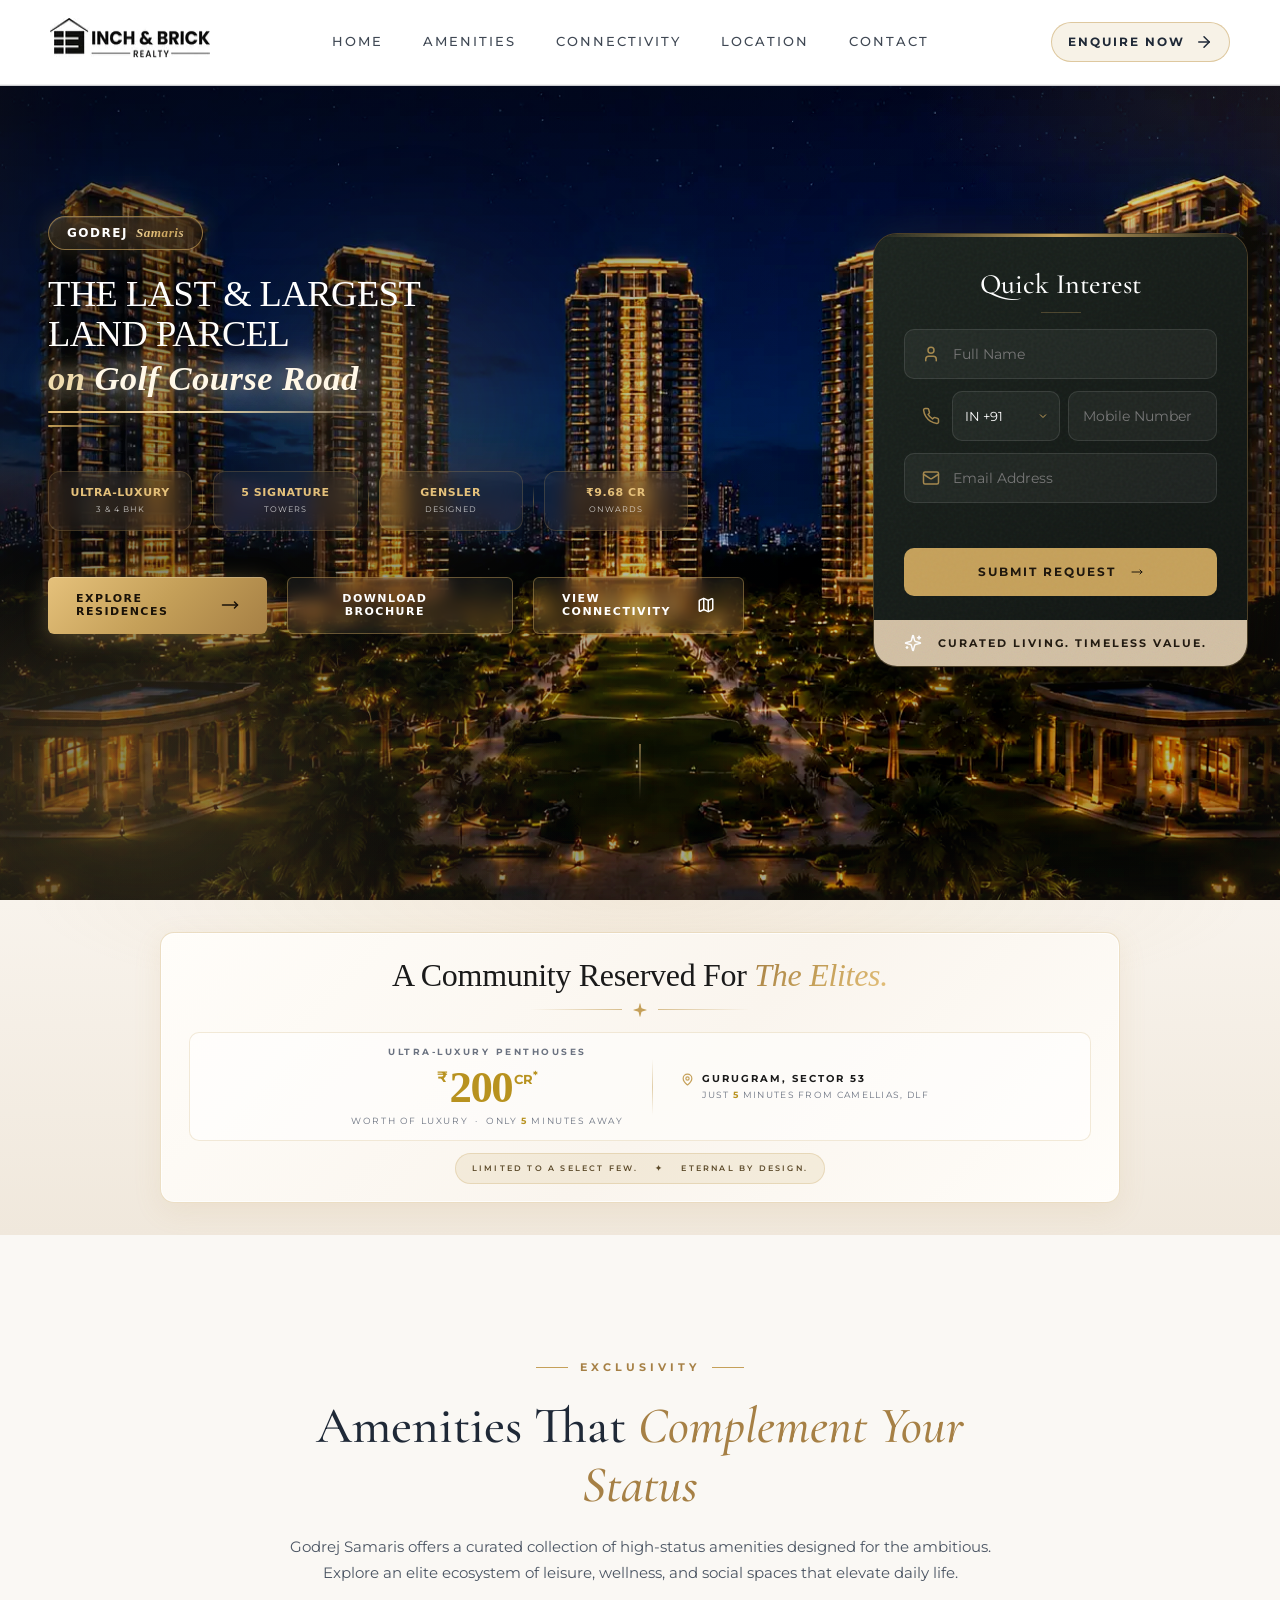
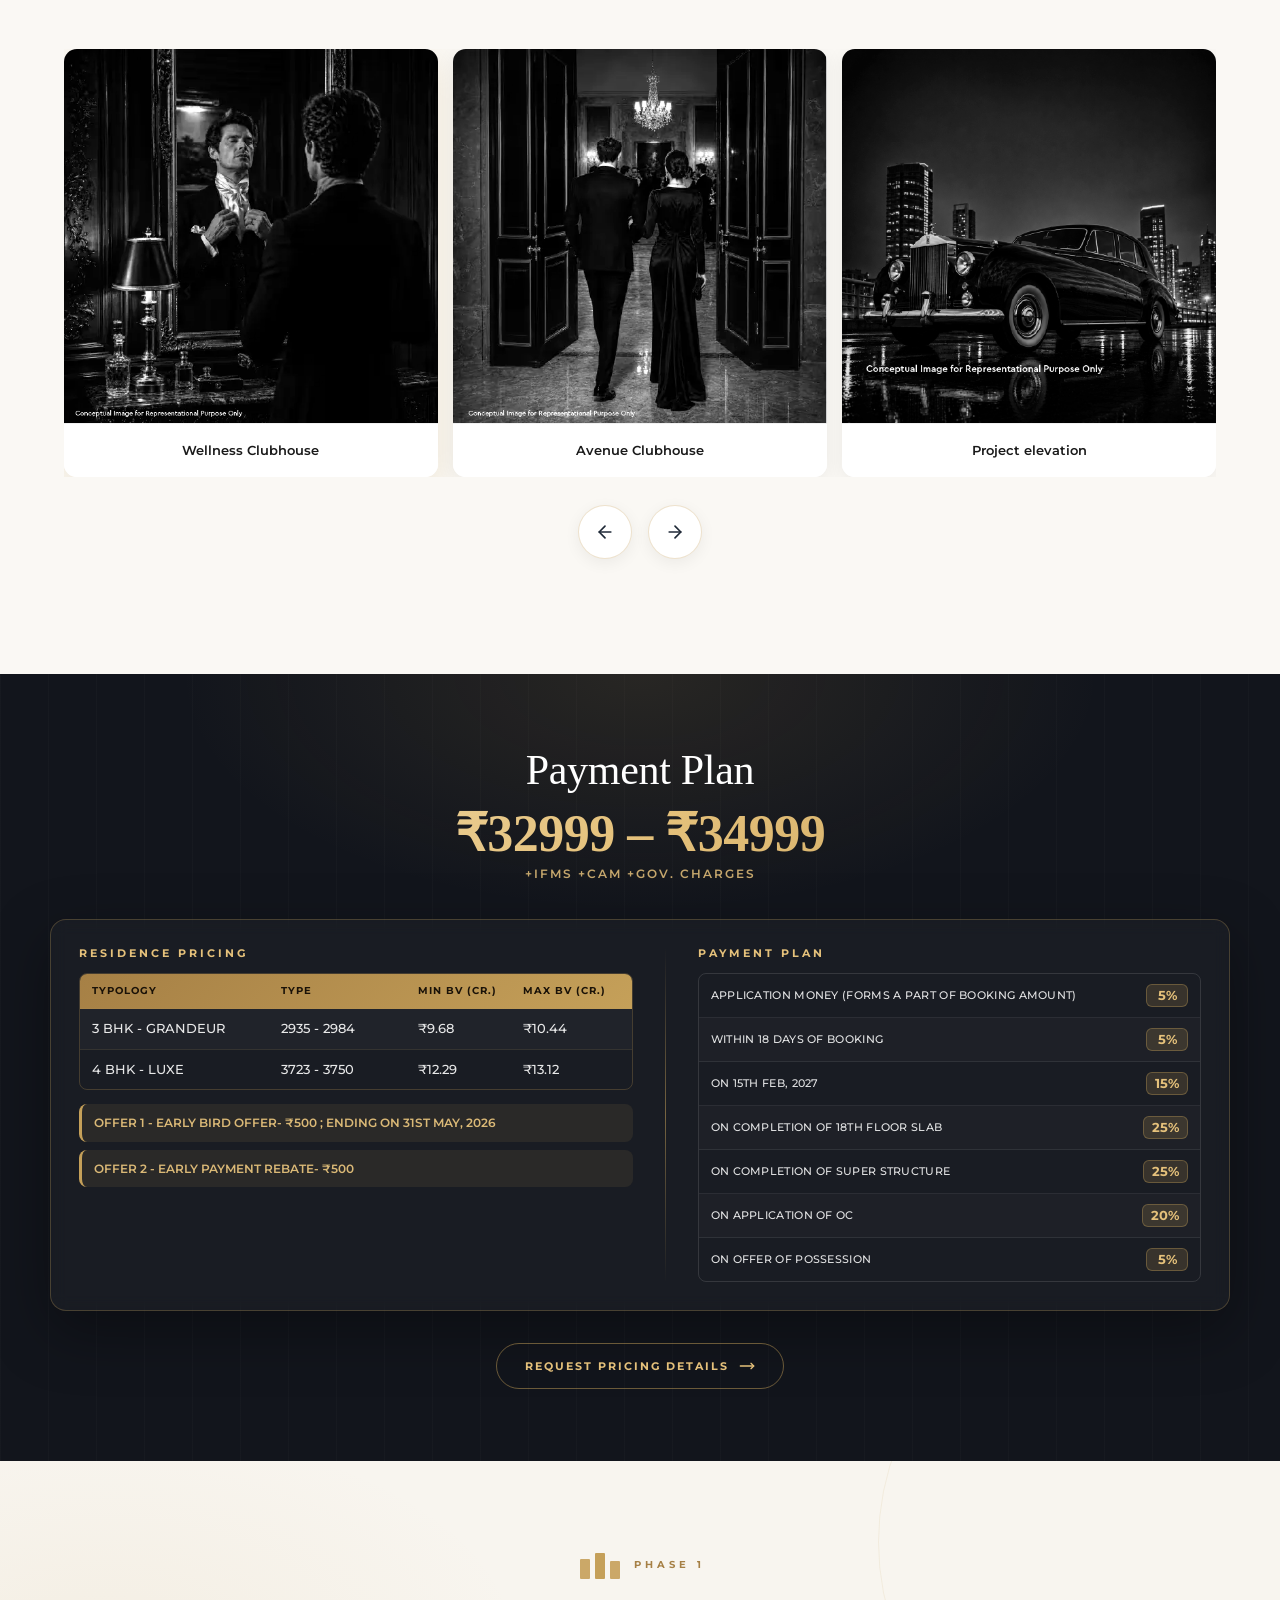
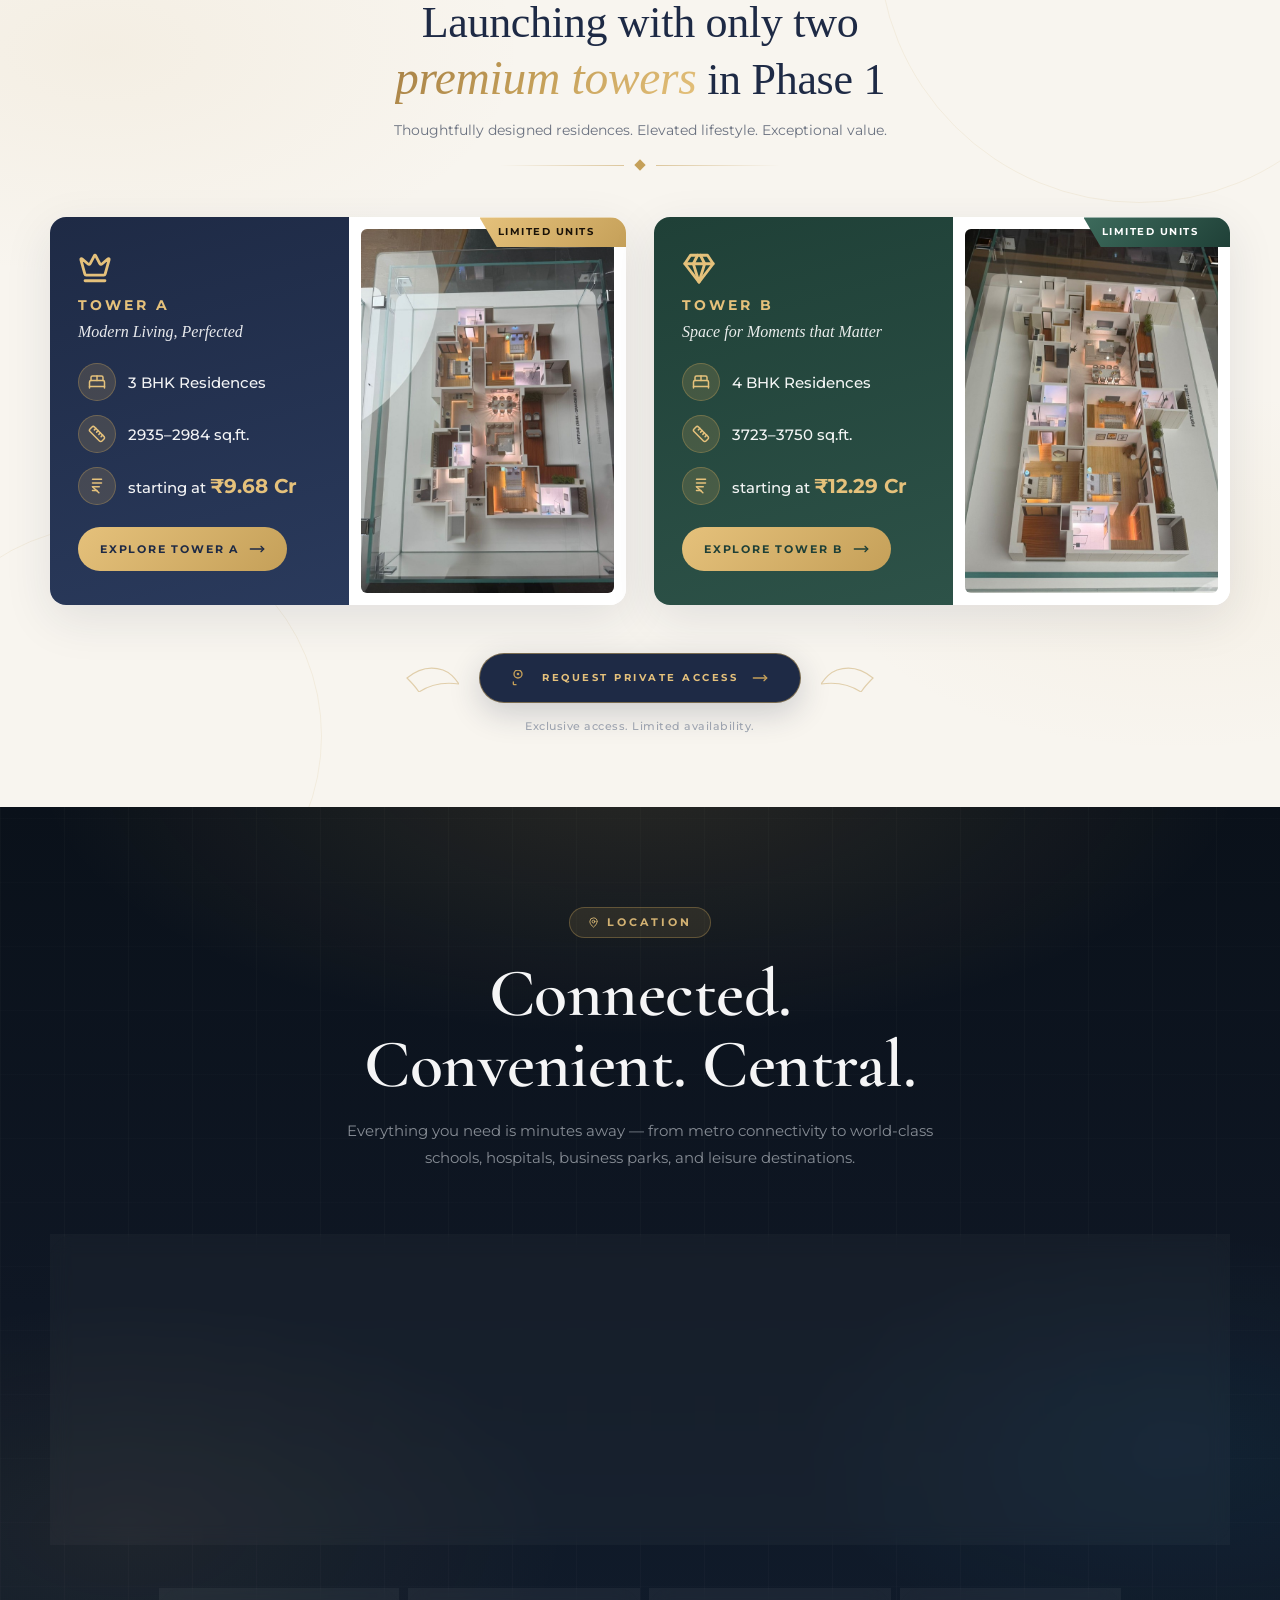
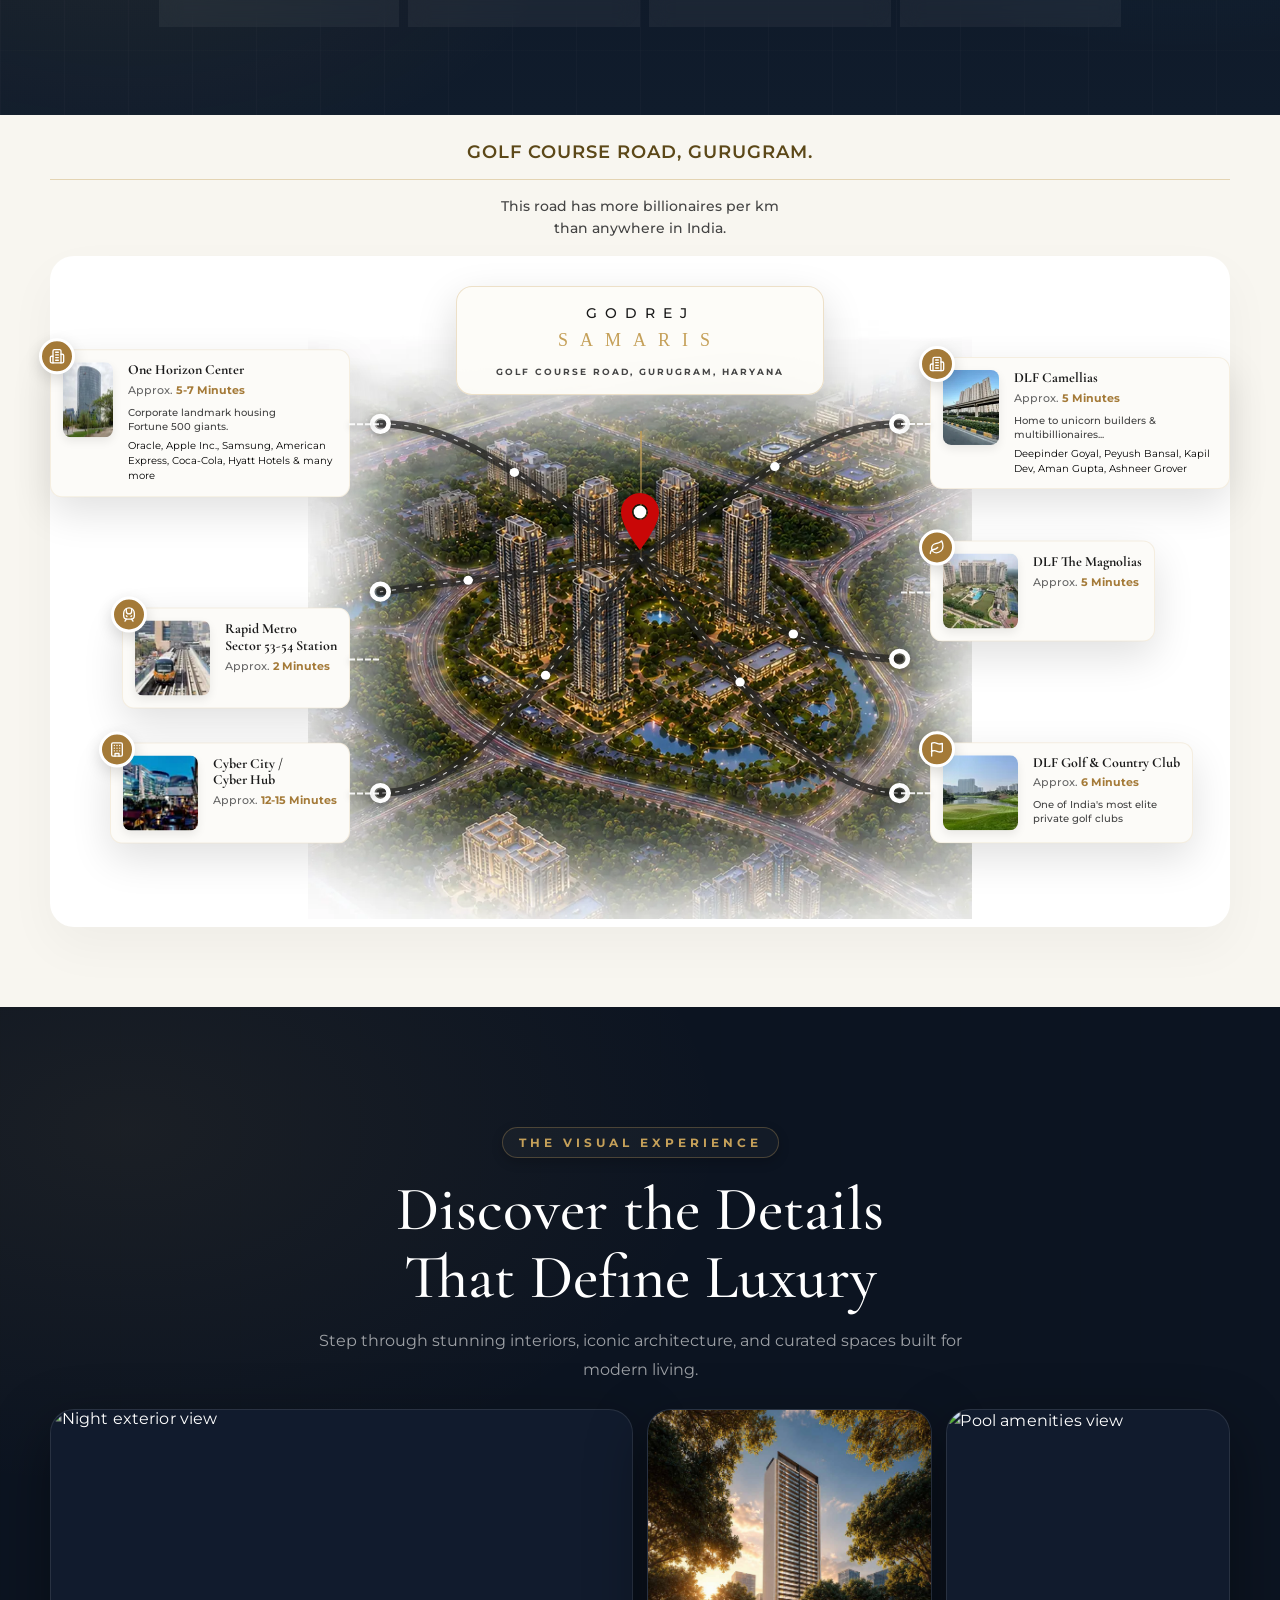
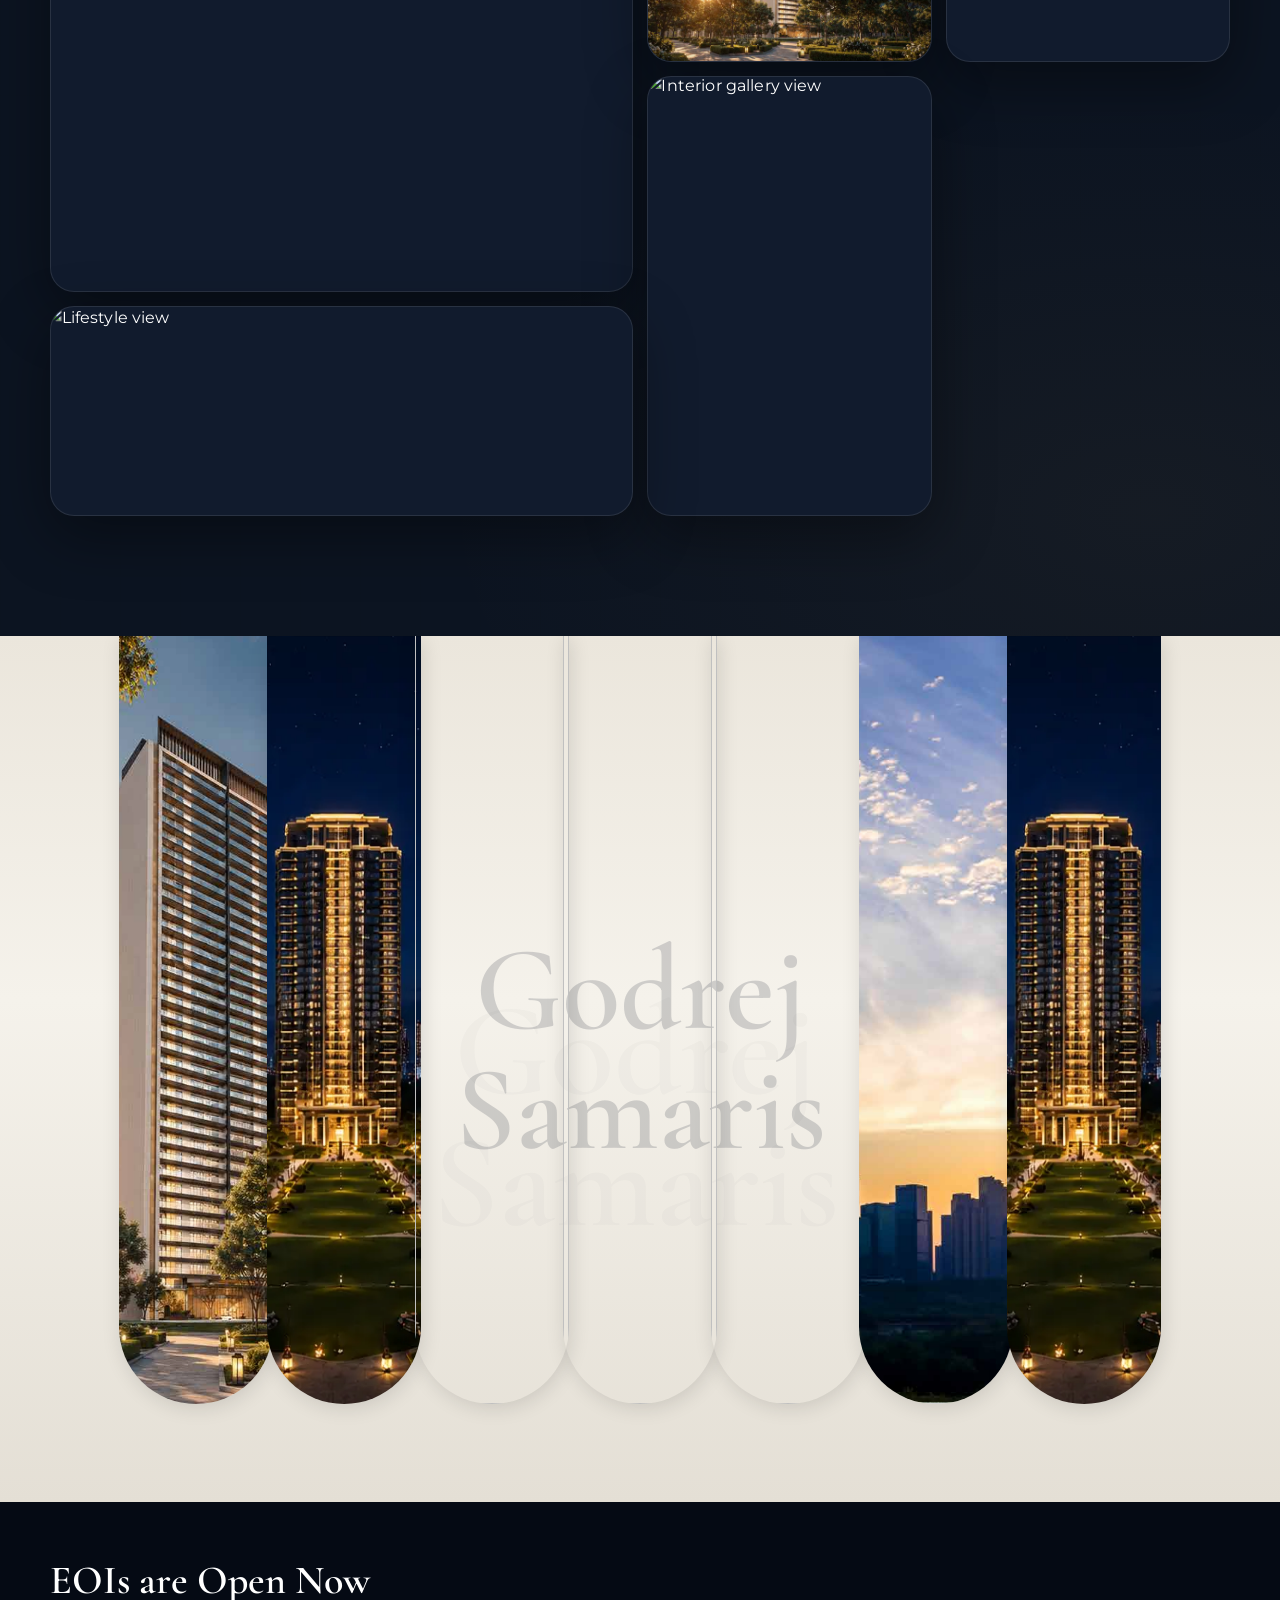
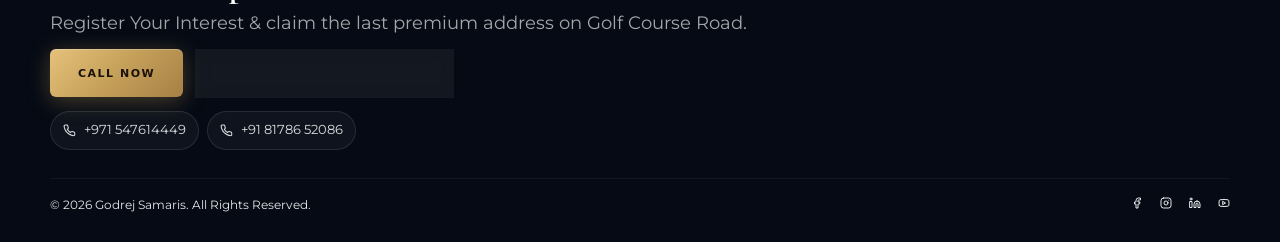
==== commit 237c7a0d: "cta add" ====
--- a/index.html
+++ b/index.html
@@ -1169,7 +1169,7 @@
                 width: 100%;
                 max-width: 400px;
                 gap: 12px;
-                min-height: 118px;
+                min-height: 168px;
                 margin-bottom: 32px;
             }
 
@@ -1707,6 +1707,75 @@
             pointer-events: none;
         }
 
+        /* Floating Download Brochure CTA */
+        .brochure-fab {
+            position: fixed;
+            right: clamp(16px, 3vw, 28px);
+            bottom: clamp(20px, 4vw, 32px);
+            z-index: 9000;
+            display: inline-flex;
+            align-items: center;
+            gap: 10px;
+            padding: 14px 22px;
+            border: 1px solid rgba(229, 193, 123, 0.65);
+            border-radius: 999px;
+            background: linear-gradient(135deg, #e5c17b 0%, #c5a059 50%, #a68045 100%);
+            color: #1a1208;
+            font: 700 11px/1.2 ui-sans-serif, system-ui, -apple-system, "Segoe UI", sans-serif;
+            letter-spacing: 1.2px;
+            text-transform: uppercase;
+            cursor: pointer;
+            box-shadow:
+                0 8px 32px rgba(0, 0, 0, 0.35),
+                0 0 24px rgba(197, 160, 89, 0.35);
+            transition: transform 0.25s ease, box-shadow 0.25s ease, opacity 0.25s ease;
+            opacity: 0;
+            pointer-events: none;
+            transform: translateY(12px);
+        }
+
+        .brochure-fab.is-visible {
+            opacity: 1;
+            pointer-events: auto;
+            transform: translateY(0);
+        }
+
+        .brochure-fab:hover {
+            transform: translateY(-3px);
+            box-shadow:
+                0 12px 36px rgba(0, 0, 0, 0.4),
+                0 0 32px rgba(197, 160, 89, 0.45);
+        }
+
+        .brochure-fab.is-visible:hover {
+            transform: translateY(-3px);
+        }
+
+        .brochure-fab .icon,
+        .brochure-fab [data-lucide] {
+            width: 18px;
+            height: 18px;
+            flex-shrink: 0;
+        }
+
+        .footer-cta__actions {
+            display: flex;
+            flex-wrap: wrap;
+            gap: 12px;
+            margin-bottom: 14px;
+        }
+
+        @media (max-width: 600px) {
+            .brochure-fab__label {
+                display: none;
+            }
+
+            .brochure-fab {
+                padding: 14px;
+                border-radius: 50%;
+            }
+        }
+
         /* Elite Community Highlight Section Styles */
         .elite-highlight-section {
             background-color: #FAF9F6;
@@ -2236,6 +2305,9 @@
                     <a href="#" id="exploreResidencesBtn" class="hero__btn hero__btn--primary">
                         EXPLORE RESIDENCES <i data-lucide="move-right"></i>
                     </a>
+                    <button type="button" class="hero__btn hero__btn--outline" data-enquire-open data-lead-source="brochure">
+                        DOWNLOAD BROCHURE <i data-lucide="download"></i>
+                    </button>
                     <a href="#connectivity" class="hero__btn hero__btn--outline">
                         VIEW CONNECTIVITY <i data-lucide="map"></i>
                     </a>
@@ -3295,7 +3367,12 @@
                     <p class="footer-short">
                         Register Your Interest & claim the last premium address on Golf Course Road.</p>
 
-                    <button id="footerEnquireBtn" class="hero__btn hero__btn--primary footer-enquire-btn">CALL NOW</button>
+                    <div class="footer-cta__actions">
+                        <button id="footerEnquireBtn" class="hero__btn hero__btn--primary footer-enquire-btn">CALL NOW</button>
+                        <button type="button" class="hero__btn hero__btn--outline footer-brochure-btn" data-enquire-open data-lead-source="brochure">
+                            DOWNLOAD BROCHURE <i data-lucide="download"></i>
+                        </button>
+                    </div>
 
                     <div class="footer-contacts" aria-label="Contact details">
                         <a class="footer-contact" href="tel:+971547614449"><i data-lucide="phone"></i><span>+971
@@ -3317,6 +3394,11 @@
             </div>
         </div>
     </footer>
+
+    <button type="button" class="brochure-fab" data-enquire-open data-lead-source="brochure" aria-label="Download brochure">
+        <i data-lucide="download" aria-hidden="true"></i>
+        <span class="brochure-fab__label">Download Brochure</span>
+    </button>
 
     <!-- Enquiry Popup Modal -->
     <div id="enquiryModal" class="enquiry-modal" role="dialog" aria-modal="true" aria-labelledby="enquiryModalTitle"
--- a/style.deferred.css
+++ b/style.deferred.css
@@ -1706,6 +1706,7 @@
 }
 
 .premium-amenities__slide {
+<<<<<<< HEAD
     /* Single image per view */
     flex: 0 0 100%;
     scroll-snap-align: start;
@@ -1727,10 +1728,21 @@
     pointer-events: none;
     z-index: 2;
     transition: border-color 0.5s ease, box-shadow 0.5s ease;
+=======
+    flex: 0 0 clamp(320px, 30vw, 420px);
+    scroll-snap-align: start;
+    overflow: hidden;
+    position: relative;
+    aspect-ratio: 4/5;
+    background: #000;
+    box-shadow: 0 15px 40px rgba(0, 0, 0, 0.08);
+    transition: transform 0.5s cubic-bezier(0.16, 1, 0.3, 1), box-shadow 0.5s cubic-bezier(0.16, 1, 0.3, 1);
+>>>>>>> 0277613f1e633934174242cb21b399632d9587eb
 }
 
 .premium-amenities__slide:hover {
     transform: translateY(-8px);
+<<<<<<< HEAD
     box-shadow: 0 30px 60px rgba(197, 160, 89, 0.3);
 }
 
@@ -1753,6 +1765,9 @@
 .premium-amenities__slide.is-active .premium-amenities__slide-img {
     opacity: 1;
     filter: brightness(1.08) saturate(1.08);
+=======
+    box-shadow: 0 30px 60px rgba(197, 160, 89, 0.15);
+>>>>>>> 0277613f1e633934174242cb21b399632d9587eb
 }
 
 .premium-amenities__slide-img {
@@ -1761,20 +1776,32 @@
     width: 100%;
     height: 100%;
     object-fit: cover;
+<<<<<<< HEAD
     opacity: 0.95;
     transition: transform 0.8s cubic-bezier(0.16, 1, 0.3, 1), filter 0.8s ease, opacity 0.8s ease;
+=======
+    opacity: 0.65;
+    transition: transform 0.8s cubic-bezier(0.16, 1, 0.3, 1);
+>>>>>>> 0277613f1e633934174242cb21b399632d9587eb
 }
 
 .premium-amenities__slide:hover .premium-amenities__slide-img {
     transform: scale(1.08);
+<<<<<<< HEAD
     opacity: 1;
     filter: brightness(1.12) saturate(1.1);
+=======
+>>>>>>> 0277613f1e633934174242cb21b399632d9587eb
 }
 
 .premium-amenities__slide-overlay {
     position: absolute;
     inset: 0;
+<<<<<<< HEAD
     background: linear-gradient(0deg, rgba(20, 15, 10, 0.9) 0%, rgba(20, 15, 10, 0.25) 45%, transparent 70%);
+=======
+    background: linear-gradient(0deg, rgba(20, 15, 10, 0.95) 0%, rgba(20, 15, 10, 0.4) 50%, transparent 100%);
+>>>>>>> 0277613f1e633934174242cb21b399632d9587eb
     display: flex;
     flex-direction: column;
     justify-content: flex-end;
@@ -1906,6 +1933,7 @@
     }
 
     .premium-amenities__slide {
+<<<<<<< HEAD
         flex: 0 0 100%;
         aspect-ratio: 4/5;
         max-height: none;
@@ -2090,6 +2118,9 @@
 @media (max-width: 640px) {
     .amenities-ref__slide {
         flex: 0 0 100%;
+=======
+        flex: 0 0 clamp(280px, 60vw, 360px);
+>>>>>>> 0277613f1e633934174242cb21b399632d9587eb
     }
 }
 
@@ -2282,7 +2313,18 @@
     transition: transform 900ms cubic-bezier(0.16, 1, 0.3, 1), filter 900ms cubic-bezier(0.16, 1, 0.3, 1);
 }
 
-
+<<<<<<< HEAD
+
+=======
+.gc-card::before {
+    content: "";
+    position: absolute;
+    inset: 0;
+    background: linear-gradient(180deg, rgba(0, 0, 0, 0) 40%, rgba(0, 0, 0, 0.8) 100%);
+    pointer-events: none;
+    z-index: 1;
+}
+>>>>>>> 0277613f1e633934174242cb21b399632d9587eb
 
 .gc-card:hover {
     transform: translateY(-6px);
@@ -2565,6 +2607,11 @@
     font-weight: 600;
 }
 
+<<<<<<< HEAD
+=======
+}
+
+>>>>>>> 0277613f1e633934174242cb21b399632d9587eb
 /* Location section (placeholder) */
 .location-section {
     padding: 120px 0;
@@ -3066,13 +3113,76 @@
     text-align: left;
 }
 
+.footer-cta__actions {
+    display: flex;
+    flex-wrap: wrap;
+    gap: 12px;
+    margin-bottom: 14px;
+}
+
 .footer-enquire-btn,
-#footerEnquireBtn.footer-enquire-btn {
-    margin: 0 0 14px;
+#footerEnquireBtn.footer-enquire-btn,
+.footer-brochure-btn {
+    margin: 0;
     padding: 14px 28px;
-    border: none;
     cursor: pointer;
     font-size: 11px;
+}
+
+#footerEnquireBtn.footer-enquire-btn {
+    border: none;
+}
+
+.brochure-fab {
+    position: fixed;
+    right: clamp(16px, 3vw, 28px);
+    bottom: clamp(20px, 4vw, 32px);
+    z-index: 9000;
+    display: inline-flex;
+    align-items: center;
+    gap: 10px;
+    padding: 14px 22px;
+    border: 1px solid rgba(229, 193, 123, 0.65);
+    border-radius: 999px;
+    background: linear-gradient(135deg, #e5c17b 0%, #c5a059 50%, #a68045 100%);
+    color: #1a1208;
+    font: 700 11px/1.2 'Montserrat', sans-serif;
+    letter-spacing: 1.2px;
+    text-transform: uppercase;
+    cursor: pointer;
+    box-shadow: 0 8px 32px rgba(0, 0, 0, 0.35), 0 0 24px rgba(197, 160, 89, 0.35);
+    transition: transform 0.25s ease, box-shadow 0.25s ease, opacity 0.25s ease;
+    opacity: 0;
+    pointer-events: none;
+    transform: translateY(12px);
+}
+
+.brochure-fab.is-visible {
+    opacity: 1;
+    pointer-events: auto;
+    transform: translateY(0);
+}
+
+.brochure-fab:hover,
+.brochure-fab.is-visible:hover {
+    transform: translateY(-3px);
+    box-shadow: 0 12px 36px rgba(0, 0, 0, 0.4), 0 0 32px rgba(197, 160, 89, 0.45);
+}
+
+.brochure-fab .icon {
+    width: 18px;
+    height: 18px;
+}
+
+@media (max-width: 600px) {
+    .brochure-fab__label {
+        display: none;
+    }
+
+    .brochure-fab {
+        padding: 14px;
+        border-radius: 50%;
+    }
 }
 
 .footer-stats {
--- a/style.deferred.css
+++ b/style.deferred.css
@@ -1706,6 +1706,7 @@
 }
 
 .premium-amenities__slide {
+<<<<<<< HEAD
     /* Single image per view */
     flex: 0 0 100%;
     scroll-snap-align: start;
@@ -1727,10 +1728,21 @@
     pointer-events: none;
     z-index: 2;
     transition: border-color 0.5s ease, box-shadow 0.5s ease;
+=======
+    flex: 0 0 clamp(320px, 30vw, 420px);
+    scroll-snap-align: start;
+    overflow: hidden;
+    position: relative;
+    aspect-ratio: 4/5;
+    background: #000;
+    box-shadow: 0 15px 40px rgba(0, 0, 0, 0.08);
+    transition: transform 0.5s cubic-bezier(0.16, 1, 0.3, 1), box-shadow 0.5s cubic-bezier(0.16, 1, 0.3, 1);
+>>>>>>> 0277613f1e633934174242cb21b399632d9587eb
 }
 
 .premium-amenities__slide:hover {
     transform: translateY(-8px);
+<<<<<<< HEAD
     box-shadow: 0 30px 60px rgba(197, 160, 89, 0.3);
 }
 
@@ -1753,6 +1765,9 @@
 .premium-amenities__slide.is-active .premium-amenities__slide-img {
     opacity: 1;
     filter: brightness(1.08) saturate(1.08);
+=======
+    box-shadow: 0 30px 60px rgba(197, 160, 89, 0.15);
+>>>>>>> 0277613f1e633934174242cb21b399632d9587eb
 }
 
 .premium-amenities__slide-img {
@@ -1761,20 +1776,32 @@
     width: 100%;
     height: 100%;
     object-fit: cover;
+<<<<<<< HEAD
     opacity: 0.95;
     transition: transform 0.8s cubic-bezier(0.16, 1, 0.3, 1), filter 0.8s ease, opacity 0.8s ease;
+=======
+    opacity: 0.65;
+    transition: transform 0.8s cubic-bezier(0.16, 1, 0.3, 1);
+>>>>>>> 0277613f1e633934174242cb21b399632d9587eb
 }
 
 .premium-amenities__slide:hover .premium-amenities__slide-img {
     transform: scale(1.08);
+<<<<<<< HEAD
     opacity: 1;
     filter: brightness(1.12) saturate(1.1);
+=======
+>>>>>>> 0277613f1e633934174242cb21b399632d9587eb
 }
 
 .premium-amenities__slide-overlay {
     position: absolute;
     inset: 0;
+<<<<<<< HEAD
     background: linear-gradient(0deg, rgba(20, 15, 10, 0.9) 0%, rgba(20, 15, 10, 0.25) 45%, transparent 70%);
+=======
+    background: linear-gradient(0deg, rgba(20, 15, 10, 0.95) 0%, rgba(20, 15, 10, 0.4) 50%, transparent 100%);
+>>>>>>> 0277613f1e633934174242cb21b399632d9587eb
     display: flex;
     flex-direction: column;
     justify-content: flex-end;
@@ -1906,6 +1933,7 @@
     }
 
     .premium-amenities__slide {
+<<<<<<< HEAD
         flex: 0 0 100%;
         aspect-ratio: 4/5;
         max-height: none;
@@ -2090,6 +2118,9 @@
 @media (max-width: 640px) {
     .amenities-ref__slide {
         flex: 0 0 100%;
+=======
+        flex: 0 0 clamp(280px, 60vw, 360px);
+>>>>>>> 0277613f1e633934174242cb21b399632d9587eb
     }
 }
 
@@ -2282,7 +2313,18 @@
     transition: transform 900ms cubic-bezier(0.16, 1, 0.3, 1), filter 900ms cubic-bezier(0.16, 1, 0.3, 1);
 }
 
-
+<<<<<<< HEAD
+
+=======
+.gc-card::before {
+    content: "";
+    position: absolute;
+    inset: 0;
+    background: linear-gradient(180deg, rgba(0, 0, 0, 0) 40%, rgba(0, 0, 0, 0.8) 100%);
+    pointer-events: none;
+    z-index: 1;
+}
+>>>>>>> 0277613f1e633934174242cb21b399632d9587eb
 
 .gc-card:hover {
     transform: translateY(-6px);
@@ -2565,6 +2607,11 @@
     font-weight: 600;
 }
 
+<<<<<<< HEAD
+=======
+}
+
+>>>>>>> 0277613f1e633934174242cb21b399632d9587eb
 /* Location section (placeholder) */
 .location-section {
     padding: 120px 0;
@@ -3066,13 +3113,76 @@
     text-align: left;
 }
 
+.footer-cta__actions {
+    display: flex;
+    flex-wrap: wrap;
+    gap: 12px;
+    margin-bottom: 14px;
+}
+
 .footer-enquire-btn,
-#footerEnquireBtn.footer-enquire-btn {
-    margin: 0 0 14px;
+#footerEnquireBtn.footer-enquire-btn,
+.footer-brochure-btn {
+    margin: 0;
     padding: 14px 28px;
-    border: none;
     cursor: pointer;
     font-size: 11px;
+}
+
+#footerEnquireBtn.footer-enquire-btn {
+    border: none;
+}
+
+.brochure-fab {
+    position: fixed;
+    right: clamp(16px, 3vw, 28px);
+    bottom: clamp(20px, 4vw, 32px);
+    z-index: 9000;
+    display: inline-flex;
+    align-items: center;
+    gap: 10px;
+    padding: 14px 22px;
+    border: 1px solid rgba(229, 193, 123, 0.65);
+    border-radius: 999px;
+    background: linear-gradient(135deg, #e5c17b 0%, #c5a059 50%, #a68045 100%);
+    color: #1a1208;
+    font: 700 11px/1.2 'Montserrat', sans-serif;
+    letter-spacing: 1.2px;
+    text-transform: uppercase;
+    cursor: pointer;
+    box-shadow: 0 8px 32px rgba(0, 0, 0, 0.35), 0 0 24px rgba(197, 160, 89, 0.35);
+    transition: transform 0.25s ease, box-shadow 0.25s ease, opacity 0.25s ease;
+    opacity: 0;
+    pointer-events: none;
+    transform: translateY(12px);
+}
+
+.brochure-fab.is-visible {
+    opacity: 1;
+    pointer-events: auto;
+    transform: translateY(0);
+}
+
+.brochure-fab:hover,
+.brochure-fab.is-visible:hover {
+    transform: translateY(-3px);
+    box-shadow: 0 12px 36px rgba(0, 0, 0, 0.4), 0 0 32px rgba(197, 160, 89, 0.45);
+}
+
+.brochure-fab .icon {
+    width: 18px;
+    height: 18px;
+}
+
+@media (max-width: 600px) {
+    .brochure-fab__label {
+        display: none;
+    }
+
+    .brochure-fab {
+        padding: 14px;
+        border-radius: 50%;
+    }
 }
 
 .footer-stats {
--- a/style.deferred.css
+++ b/style.deferred.css
@@ -1706,6 +1706,7 @@
 }
 
 .premium-amenities__slide {
+<<<<<<< HEAD
     /* Single image per view */
     flex: 0 0 100%;
     scroll-snap-align: start;
@@ -1727,10 +1728,21 @@
     pointer-events: none;
     z-index: 2;
     transition: border-color 0.5s ease, box-shadow 0.5s ease;
+=======
+    flex: 0 0 clamp(320px, 30vw, 420px);
+    scroll-snap-align: start;
+    overflow: hidden;
+    position: relative;
+    aspect-ratio: 4/5;
+    background: #000;
+    box-shadow: 0 15px 40px rgba(0, 0, 0, 0.08);
+    transition: transform 0.5s cubic-bezier(0.16, 1, 0.3, 1), box-shadow 0.5s cubic-bezier(0.16, 1, 0.3, 1);
+>>>>>>> 0277613f1e633934174242cb21b399632d9587eb
 }
 
 .premium-amenities__slide:hover {
     transform: translateY(-8px);
+<<<<<<< HEAD
     box-shadow: 0 30px 60px rgba(197, 160, 89, 0.3);
 }
 
@@ -1753,6 +1765,9 @@
 .premium-amenities__slide.is-active .premium-amenities__slide-img {
     opacity: 1;
     filter: brightness(1.08) saturate(1.08);
+=======
+    box-shadow: 0 30px 60px rgba(197, 160, 89, 0.15);
+>>>>>>> 0277613f1e633934174242cb21b399632d9587eb
 }
 
 .premium-amenities__slide-img {
@@ -1761,20 +1776,32 @@
     width: 100%;
     height: 100%;
     object-fit: cover;
+<<<<<<< HEAD
     opacity: 0.95;
     transition: transform 0.8s cubic-bezier(0.16, 1, 0.3, 1), filter 0.8s ease, opacity 0.8s ease;
+=======
+    opacity: 0.65;
+    transition: transform 0.8s cubic-bezier(0.16, 1, 0.3, 1);
+>>>>>>> 0277613f1e633934174242cb21b399632d9587eb
 }
 
 .premium-amenities__slide:hover .premium-amenities__slide-img {
     transform: scale(1.08);
+<<<<<<< HEAD
     opacity: 1;
     filter: brightness(1.12) saturate(1.1);
+=======
+>>>>>>> 0277613f1e633934174242cb21b399632d9587eb
 }
 
 .premium-amenities__slide-overlay {
     position: absolute;
     inset: 0;
+<<<<<<< HEAD
     background: linear-gradient(0deg, rgba(20, 15, 10, 0.9) 0%, rgba(20, 15, 10, 0.25) 45%, transparent 70%);
+=======
+    background: linear-gradient(0deg, rgba(20, 15, 10, 0.95) 0%, rgba(20, 15, 10, 0.4) 50%, transparent 100%);
+>>>>>>> 0277613f1e633934174242cb21b399632d9587eb
     display: flex;
     flex-direction: column;
     justify-content: flex-end;
@@ -1906,6 +1933,7 @@
     }
 
     .premium-amenities__slide {
+<<<<<<< HEAD
         flex: 0 0 100%;
         aspect-ratio: 4/5;
         max-height: none;
@@ -2090,6 +2118,9 @@
 @media (max-width: 640px) {
     .amenities-ref__slide {
         flex: 0 0 100%;
+=======
+        flex: 0 0 clamp(280px, 60vw, 360px);
+>>>>>>> 0277613f1e633934174242cb21b399632d9587eb
     }
 }
 
@@ -2282,7 +2313,18 @@
     transition: transform 900ms cubic-bezier(0.16, 1, 0.3, 1), filter 900ms cubic-bezier(0.16, 1, 0.3, 1);
 }
 
-
+<<<<<<< HEAD
+
+=======
+.gc-card::before {
+    content: "";
+    position: absolute;
+    inset: 0;
+    background: linear-gradient(180deg, rgba(0, 0, 0, 0) 40%, rgba(0, 0, 0, 0.8) 100%);
+    pointer-events: none;
+    z-index: 1;
+}
+>>>>>>> 0277613f1e633934174242cb21b399632d9587eb
 
 .gc-card:hover {
     transform: translateY(-6px);
@@ -2565,6 +2607,11 @@
     font-weight: 600;
 }
 
+<<<<<<< HEAD
+=======
+}
+
+>>>>>>> 0277613f1e633934174242cb21b399632d9587eb
 /* Location section (placeholder) */
 .location-section {
     padding: 120px 0;
@@ -3066,13 +3113,76 @@
     text-align: left;
 }
 
+.footer-cta__actions {
+    display: flex;
+    flex-wrap: wrap;
+    gap: 12px;
+    margin-bottom: 14px;
+}
+
 .footer-enquire-btn,
-#footerEnquireBtn.footer-enquire-btn {
-    margin: 0 0 14px;
+#footerEnquireBtn.footer-enquire-btn,
+.footer-brochure-btn {
+    margin: 0;
     padding: 14px 28px;
-    border: none;
     cursor: pointer;
     font-size: 11px;
+}
+
+#footerEnquireBtn.footer-enquire-btn {
+    border: none;
+}
+
+.brochure-fab {
+    position: fixed;
+    right: clamp(16px, 3vw, 28px);
+    bottom: clamp(20px, 4vw, 32px);
+    z-index: 9000;
+    display: inline-flex;
+    align-items: center;
+    gap: 10px;
+    padding: 14px 22px;
+    border: 1px solid rgba(229, 193, 123, 0.65);
+    border-radius: 999px;
+    background: linear-gradient(135deg, #e5c17b 0%, #c5a059 50%, #a68045 100%);
+    color: #1a1208;
+    font: 700 11px/1.2 'Montserrat', sans-serif;
+    letter-spacing: 1.2px;
+    text-transform: uppercase;
+    cursor: pointer;
+    box-shadow: 0 8px 32px rgba(0, 0, 0, 0.35), 0 0 24px rgba(197, 160, 89, 0.35);
+    transition: transform 0.25s ease, box-shadow 0.25s ease, opacity 0.25s ease;
+    opacity: 0;
+    pointer-events: none;
+    transform: translateY(12px);
+}
+
+.brochure-fab.is-visible {
+    opacity: 1;
+    pointer-events: auto;
+    transform: translateY(0);
+}
+
+.brochure-fab:hover,
+.brochure-fab.is-visible:hover {
+    transform: translateY(-3px);
+    box-shadow: 0 12px 36px rgba(0, 0, 0, 0.4), 0 0 32px rgba(197, 160, 89, 0.45);
+}
+
+.brochure-fab .icon {
+    width: 18px;
+    height: 18px;
+}
+
+@media (max-width: 600px) {
+    .brochure-fab__label {
+        display: none;
+    }
+
+    .brochure-fab {
+        padding: 14px;
+        border-radius: 50%;
+    }
 }
 
 .footer-stats {
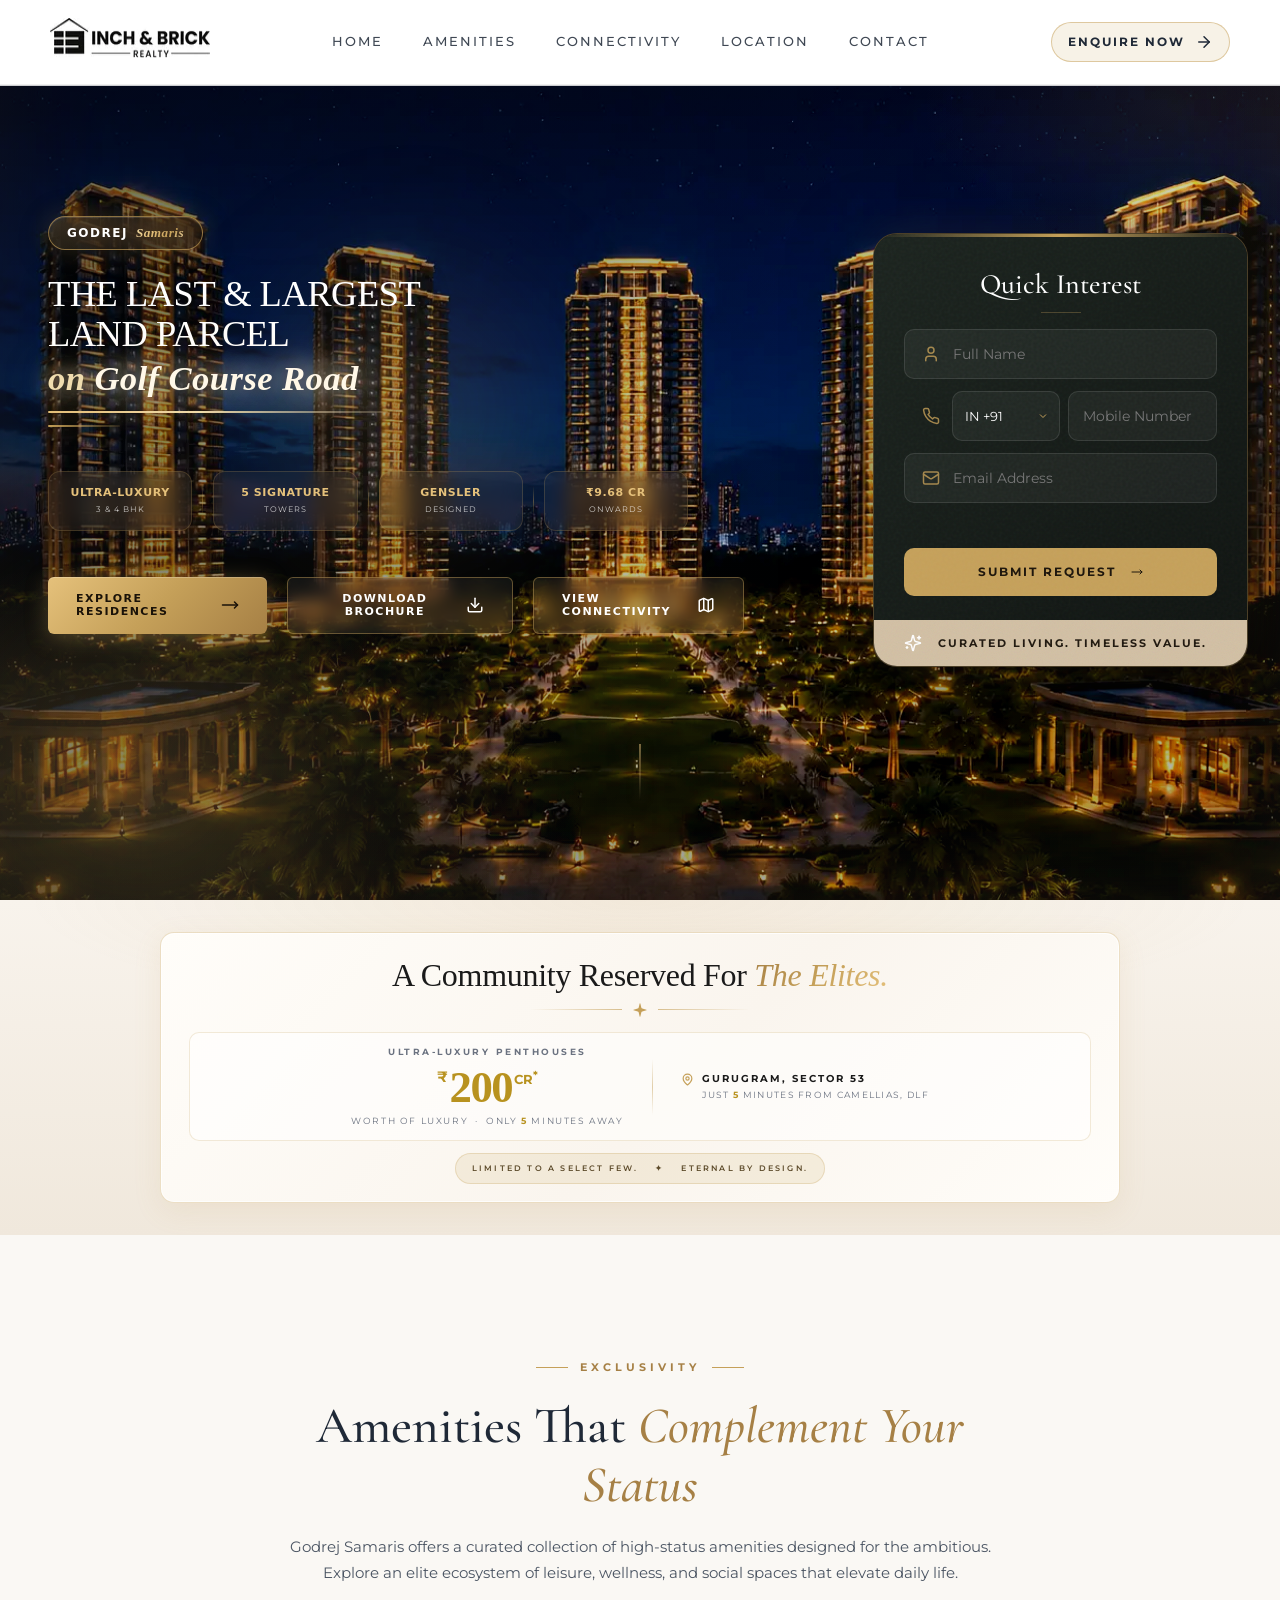
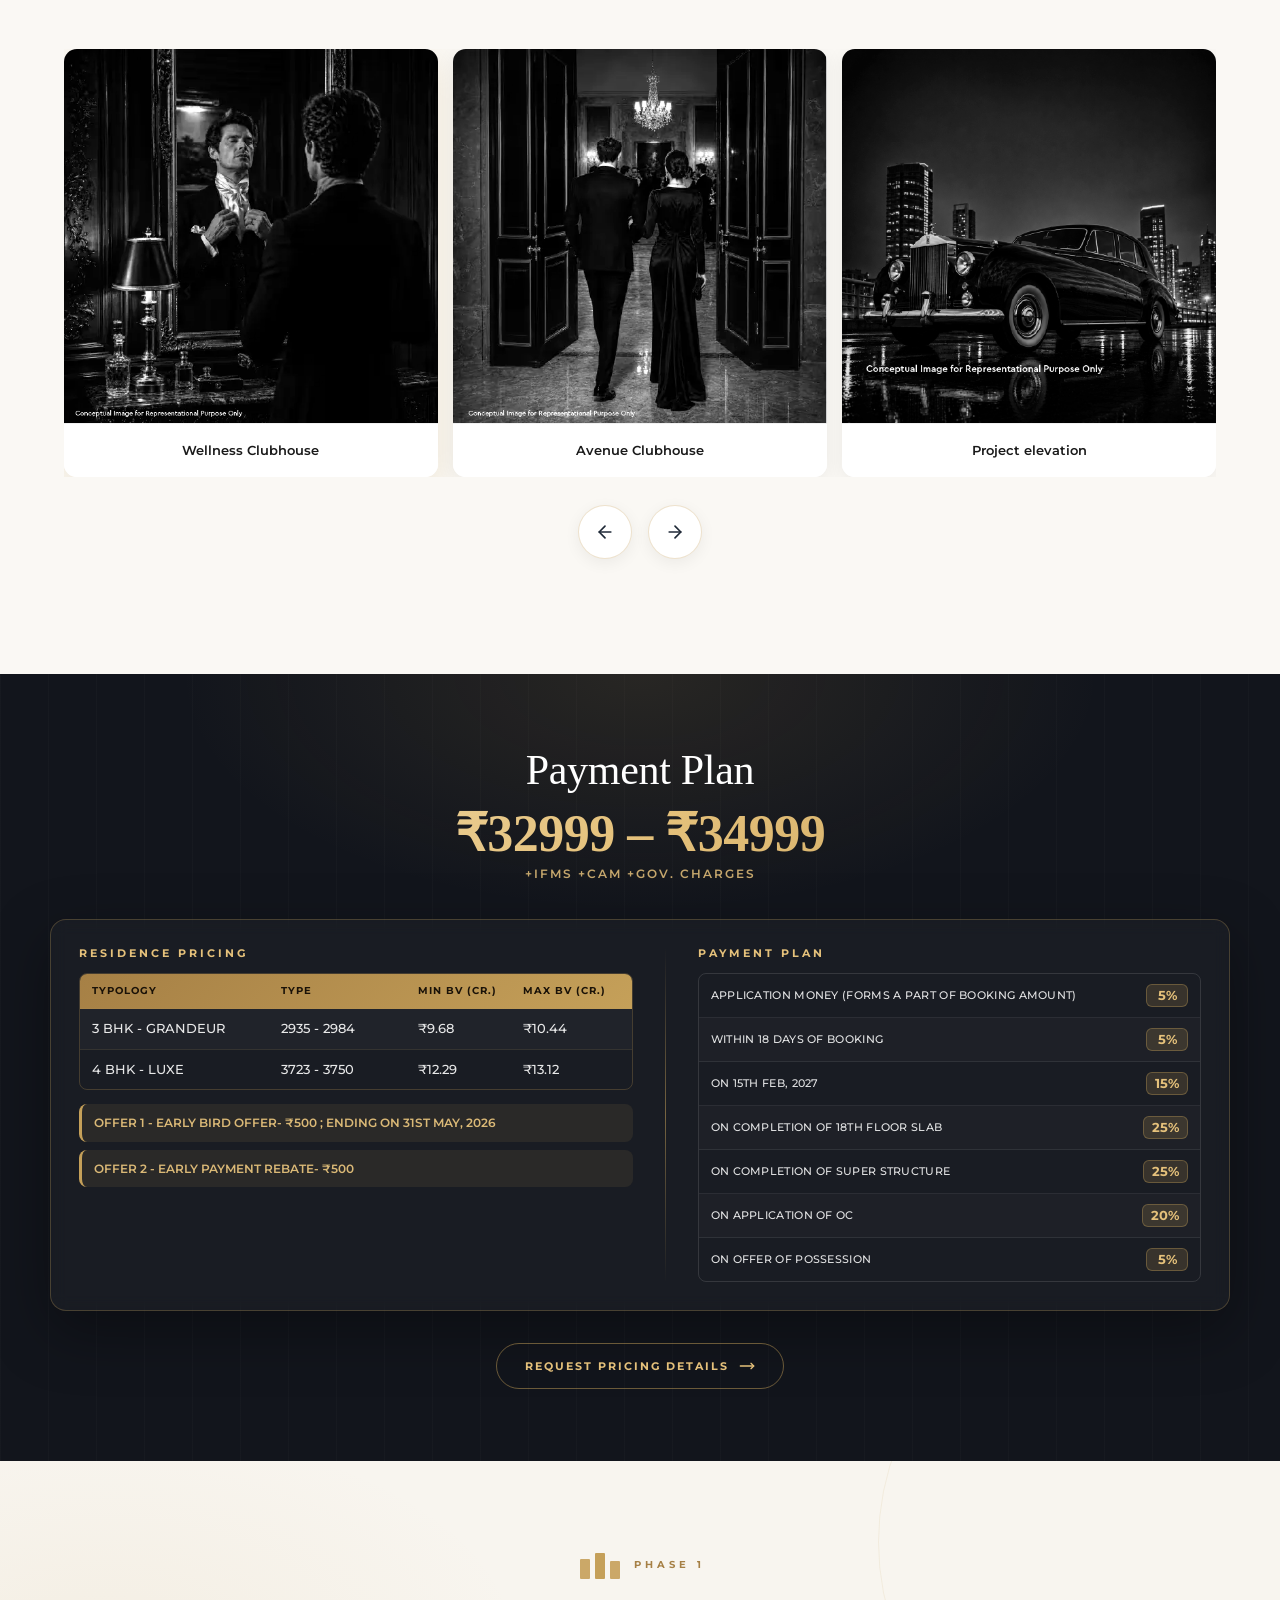
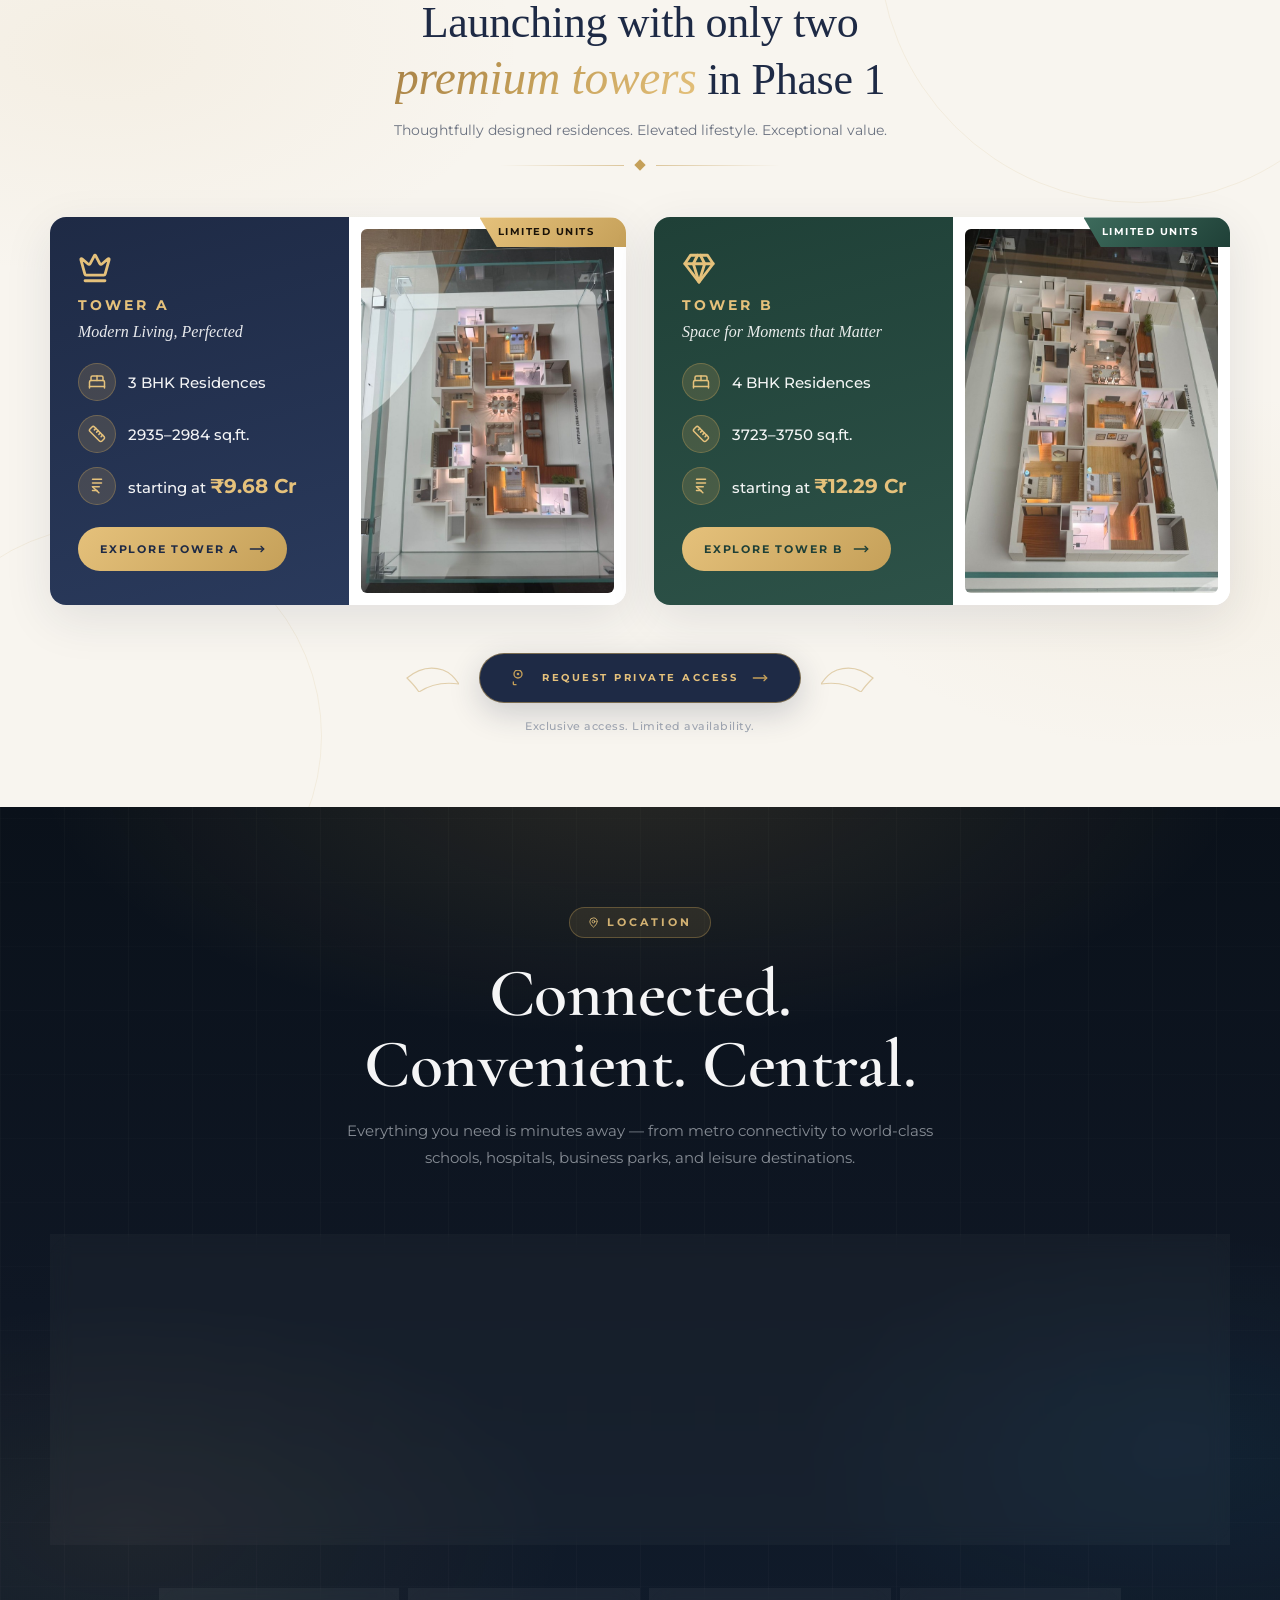
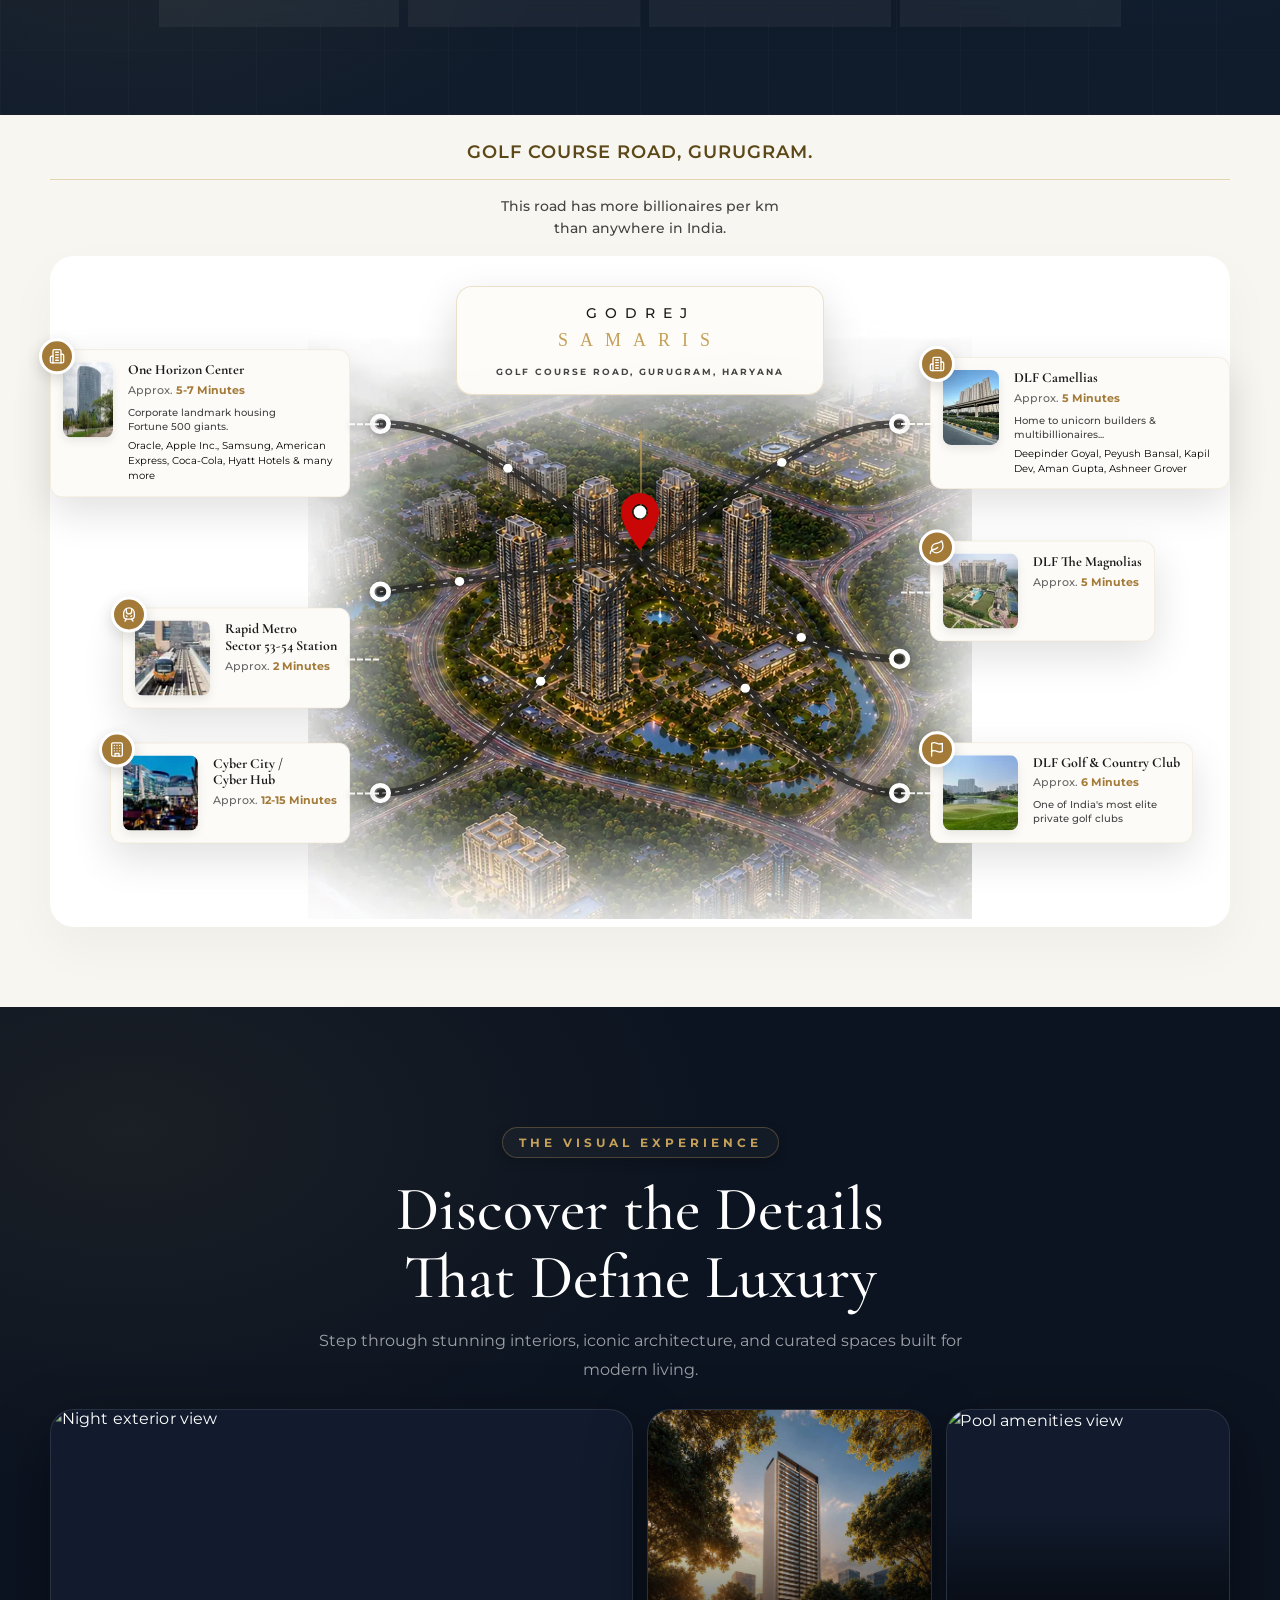
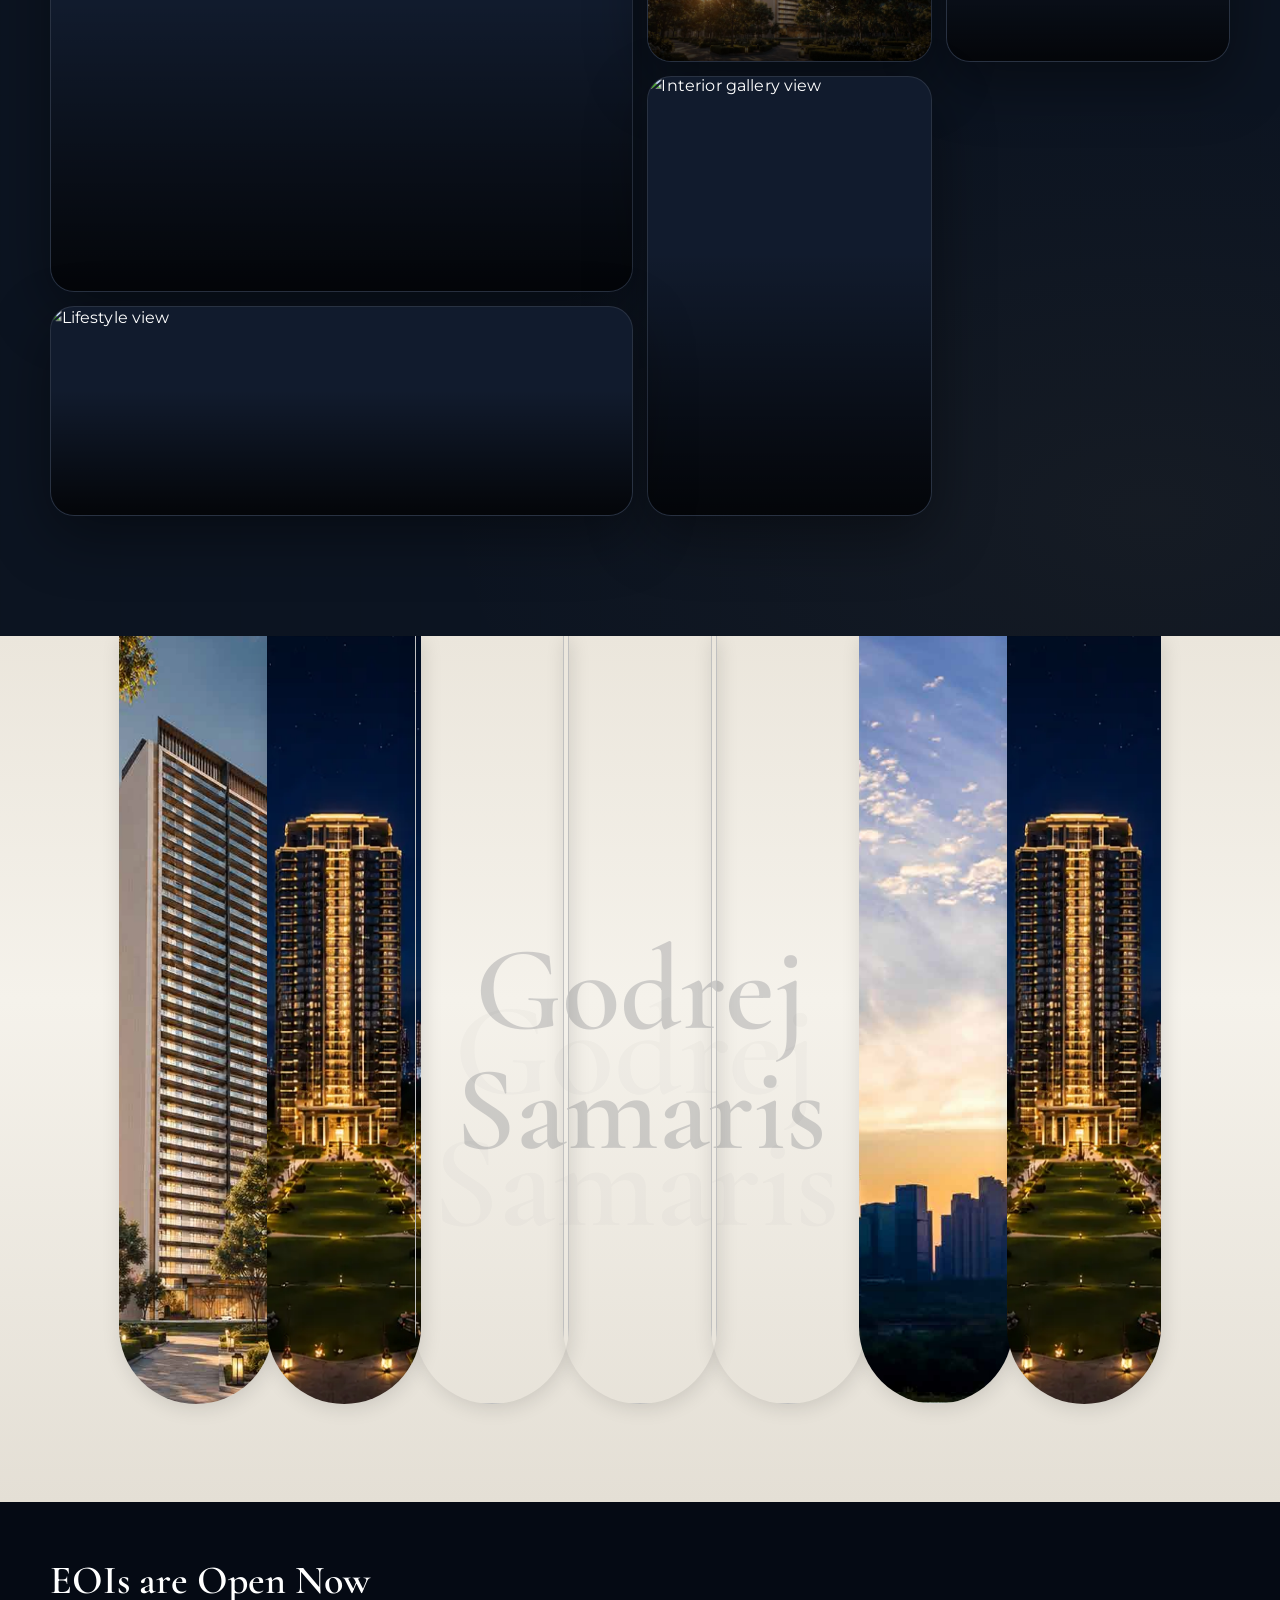
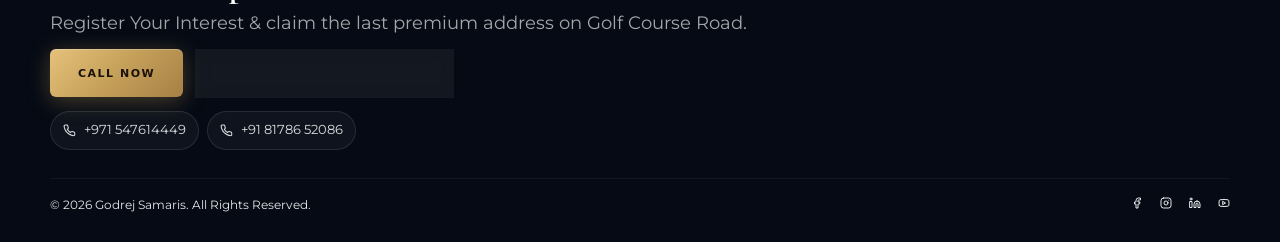
==== commit 921d2e30: "icon update" ====
--- a/index.html
+++ b/index.html
@@ -1752,10 +1752,11 @@
         }
 
         .brochure-fab .icon,
-        .brochure-fab [data-lucide] {
+        .footer-brochure-btn .icon {
             width: 18px;
             height: 18px;
             flex-shrink: 0;
+            display: block;
         }
 
         .footer-cta__actions {
@@ -2306,7 +2307,12 @@
                         EXPLORE RESIDENCES <i data-lucide="move-right"></i>
                     </a>
                     <button type="button" class="hero__btn hero__btn--outline" data-enquire-open data-lead-source="brochure">
-                        DOWNLOAD BROCHURE <i data-lucide="download"></i>
+                        DOWNLOAD BROCHURE
+                        <svg class="icon" viewBox="0 0 24 24" aria-hidden="true">
+                            <path d="M12 15V3" />
+                            <path d="m7 10 5 5 5-5" />
+                            <path d="M21 15v4a2 2 0 0 1-2 2H5a2 2 0 0 1-2-2v-4" />
+                        </svg>
                     </button>
                     <a href="#connectivity" class="hero__btn hero__btn--outline">
                         VIEW CONNECTIVITY <i data-lucide="map"></i>
@@ -3370,7 +3376,12 @@
                     <div class="footer-cta__actions">
                         <button id="footerEnquireBtn" class="hero__btn hero__btn--primary footer-enquire-btn">CALL NOW</button>
                         <button type="button" class="hero__btn hero__btn--outline footer-brochure-btn" data-enquire-open data-lead-source="brochure">
-                            DOWNLOAD BROCHURE <i data-lucide="download"></i>
+                            DOWNLOAD BROCHURE
+                            <svg class="icon" viewBox="0 0 24 24" aria-hidden="true">
+                                <path d="M12 15V3" />
+                                <path d="m7 10 5 5 5-5" />
+                                <path d="M21 15v4a2 2 0 0 1-2 2H5a2 2 0 0 1-2-2v-4" />
+                            </svg>
                         </button>
                     </div>
 
@@ -3396,7 +3407,11 @@
     </footer>
 
     <button type="button" class="brochure-fab" data-enquire-open data-lead-source="brochure" aria-label="Download brochure">
-        <i data-lucide="download" aria-hidden="true"></i>
+        <svg class="icon" viewBox="0 0 24 24" aria-hidden="true">
+            <path d="M12 15V3" />
+            <path d="m7 10 5 5 5-5" />
+            <path d="M21 15v4a2 2 0 0 1-2 2H5a2 2 0 0 1-2-2v-4" />
+        </svg>
         <span class="brochure-fab__label">Download Brochure</span>
     </button>
 
--- a/style.deferred.css
+++ b/style.deferred.css
@@ -2313,9 +2313,6 @@
     transition: transform 900ms cubic-bezier(0.16, 1, 0.3, 1), filter 900ms cubic-bezier(0.16, 1, 0.3, 1);
 }
 
-<<<<<<< HEAD
-
-=======
 .gc-card::before {
     content: "";
     position: absolute;
@@ -2324,7 +2321,6 @@
     pointer-events: none;
     z-index: 1;
 }
->>>>>>> 0277613f1e633934174242cb21b399632d9587eb
 
 .gc-card:hover {
     transform: translateY(-6px);
@@ -2436,9 +2432,65 @@
     }
 }
 
-@media (max-width: 640px) {
+@media (max-width: 768px) {
+    .gallery-creative__inner.container {
+        overflow: visible;
+    }
+
     .gallery-creative__mosaic {
-        grid-template-columns: 1fr;
+        display: flex;
+        flex-direction: row;
+        flex-wrap: nowrap;
+        gap: 14px;
+        overflow-x: auto;
+        overflow-y: hidden;
+        -webkit-overflow-scrolling: touch;
+        scroll-snap-type: x mandatory;
+        scroll-padding-inline: 20px;
+        padding-bottom: 10px;
+        margin-left: -20px;
+        margin-right: -20px;
+        padding-left: 20px;
+        padding-right: 20px;
+        scrollbar-width: thin;
+        scrollbar-color: rgba(197, 160, 89, 0.45) rgba(255, 255, 255, 0.06);
+    }
+
+    .gallery-creative__mosaic::-webkit-scrollbar {
+        height: 4px;
+    }
+
+    .gallery-creative__mosaic::-webkit-scrollbar-thumb {
+        background: rgba(197, 160, 89, 0.45);
+        border-radius: 999px;
+    }
+
+    .gallery-creative__mosaic::-webkit-scrollbar-track {
+        background: rgba(255, 255, 255, 0.06);
+        border-radius: 999px;
+    }
+
+    .gc-card {
+        flex: 0 0 min(82vw, 300px);
+        width: min(82vw, 300px);
+        min-height: 260px;
+        scroll-snap-align: start;
+        grid-column: auto;
+        grid-row: auto;
+    }
+
+    .gc-card--large,
+    .gc-card--tall,
+    .gc-card--wide {
+        flex: 0 0 min(88vw, 320px);
+        width: min(88vw, 320px);
+        min-height: 280px;
+        grid-column: auto;
+        grid-row: auto;
+    }
+
+    .gc-card:hover {
+        transform: translateY(0);
     }
 }
 
@@ -3169,9 +3221,12 @@
     box-shadow: 0 12px 36px rgba(0, 0, 0, 0.4), 0 0 32px rgba(197, 160, 89, 0.45);
 }
 
-.brochure-fab .icon {
+.brochure-fab .icon,
+.footer-brochure-btn .icon {
     width: 18px;
     height: 18px;
+    display: block;
+    flex-shrink: 0;
 }
 
 @media (max-width: 600px) {
--- a/style.deferred.css
+++ b/style.deferred.css
@@ -2313,9 +2313,6 @@
     transition: transform 900ms cubic-bezier(0.16, 1, 0.3, 1), filter 900ms cubic-bezier(0.16, 1, 0.3, 1);
 }
 
-<<<<<<< HEAD
-
-=======
 .gc-card::before {
     content: "";
     position: absolute;
@@ -2324,7 +2321,6 @@
     pointer-events: none;
     z-index: 1;
 }
->>>>>>> 0277613f1e633934174242cb21b399632d9587eb
 
 .gc-card:hover {
     transform: translateY(-6px);
@@ -2436,9 +2432,65 @@
     }
 }
 
-@media (max-width: 640px) {
+@media (max-width: 768px) {
+    .gallery-creative__inner.container {
+        overflow: visible;
+    }
+
     .gallery-creative__mosaic {
-        grid-template-columns: 1fr;
+        display: flex;
+        flex-direction: row;
+        flex-wrap: nowrap;
+        gap: 14px;
+        overflow-x: auto;
+        overflow-y: hidden;
+        -webkit-overflow-scrolling: touch;
+        scroll-snap-type: x mandatory;
+        scroll-padding-inline: 20px;
+        padding-bottom: 10px;
+        margin-left: -20px;
+        margin-right: -20px;
+        padding-left: 20px;
+        padding-right: 20px;
+        scrollbar-width: thin;
+        scrollbar-color: rgba(197, 160, 89, 0.45) rgba(255, 255, 255, 0.06);
+    }
+
+    .gallery-creative__mosaic::-webkit-scrollbar {
+        height: 4px;
+    }
+
+    .gallery-creative__mosaic::-webkit-scrollbar-thumb {
+        background: rgba(197, 160, 89, 0.45);
+        border-radius: 999px;
+    }
+
+    .gallery-creative__mosaic::-webkit-scrollbar-track {
+        background: rgba(255, 255, 255, 0.06);
+        border-radius: 999px;
+    }
+
+    .gc-card {
+        flex: 0 0 min(82vw, 300px);
+        width: min(82vw, 300px);
+        min-height: 260px;
+        scroll-snap-align: start;
+        grid-column: auto;
+        grid-row: auto;
+    }
+
+    .gc-card--large,
+    .gc-card--tall,
+    .gc-card--wide {
+        flex: 0 0 min(88vw, 320px);
+        width: min(88vw, 320px);
+        min-height: 280px;
+        grid-column: auto;
+        grid-row: auto;
+    }
+
+    .gc-card:hover {
+        transform: translateY(0);
     }
 }
 
@@ -3169,9 +3221,12 @@
     box-shadow: 0 12px 36px rgba(0, 0, 0, 0.4), 0 0 32px rgba(197, 160, 89, 0.45);
 }
 
-.brochure-fab .icon {
+.brochure-fab .icon,
+.footer-brochure-btn .icon {
     width: 18px;
     height: 18px;
+    display: block;
+    flex-shrink: 0;
 }
 
 @media (max-width: 600px) {
--- a/style.deferred.css
+++ b/style.deferred.css
@@ -2313,9 +2313,6 @@
     transition: transform 900ms cubic-bezier(0.16, 1, 0.3, 1), filter 900ms cubic-bezier(0.16, 1, 0.3, 1);
 }
 
-<<<<<<< HEAD
-
-=======
 .gc-card::before {
     content: "";
     position: absolute;
@@ -2324,7 +2321,6 @@
     pointer-events: none;
     z-index: 1;
 }
->>>>>>> 0277613f1e633934174242cb21b399632d9587eb
 
 .gc-card:hover {
     transform: translateY(-6px);
@@ -2436,9 +2432,65 @@
     }
 }
 
-@media (max-width: 640px) {
+@media (max-width: 768px) {
+    .gallery-creative__inner.container {
+        overflow: visible;
+    }
+
     .gallery-creative__mosaic {
-        grid-template-columns: 1fr;
+        display: flex;
+        flex-direction: row;
+        flex-wrap: nowrap;
+        gap: 14px;
+        overflow-x: auto;
+        overflow-y: hidden;
+        -webkit-overflow-scrolling: touch;
+        scroll-snap-type: x mandatory;
+        scroll-padding-inline: 20px;
+        padding-bottom: 10px;
+        margin-left: -20px;
+        margin-right: -20px;
+        padding-left: 20px;
+        padding-right: 20px;
+        scrollbar-width: thin;
+        scrollbar-color: rgba(197, 160, 89, 0.45) rgba(255, 255, 255, 0.06);
+    }
+
+    .gallery-creative__mosaic::-webkit-scrollbar {
+        height: 4px;
+    }
+
+    .gallery-creative__mosaic::-webkit-scrollbar-thumb {
+        background: rgba(197, 160, 89, 0.45);
+        border-radius: 999px;
+    }
+
+    .gallery-creative__mosaic::-webkit-scrollbar-track {
+        background: rgba(255, 255, 255, 0.06);
+        border-radius: 999px;
+    }
+
+    .gc-card {
+        flex: 0 0 min(82vw, 300px);
+        width: min(82vw, 300px);
+        min-height: 260px;
+        scroll-snap-align: start;
+        grid-column: auto;
+        grid-row: auto;
+    }
+
+    .gc-card--large,
+    .gc-card--tall,
+    .gc-card--wide {
+        flex: 0 0 min(88vw, 320px);
+        width: min(88vw, 320px);
+        min-height: 280px;
+        grid-column: auto;
+        grid-row: auto;
+    }
+
+    .gc-card:hover {
+        transform: translateY(0);
     }
 }
 
@@ -3169,9 +3221,12 @@
     box-shadow: 0 12px 36px rgba(0, 0, 0, 0.4), 0 0 32px rgba(197, 160, 89, 0.45);
 }
 
-.brochure-fab .icon {
+.brochure-fab .icon,
+.footer-brochure-btn .icon {
     width: 18px;
     height: 18px;
+    display: block;
+    flex-shrink: 0;
 }
 
 @media (max-width: 600px) {
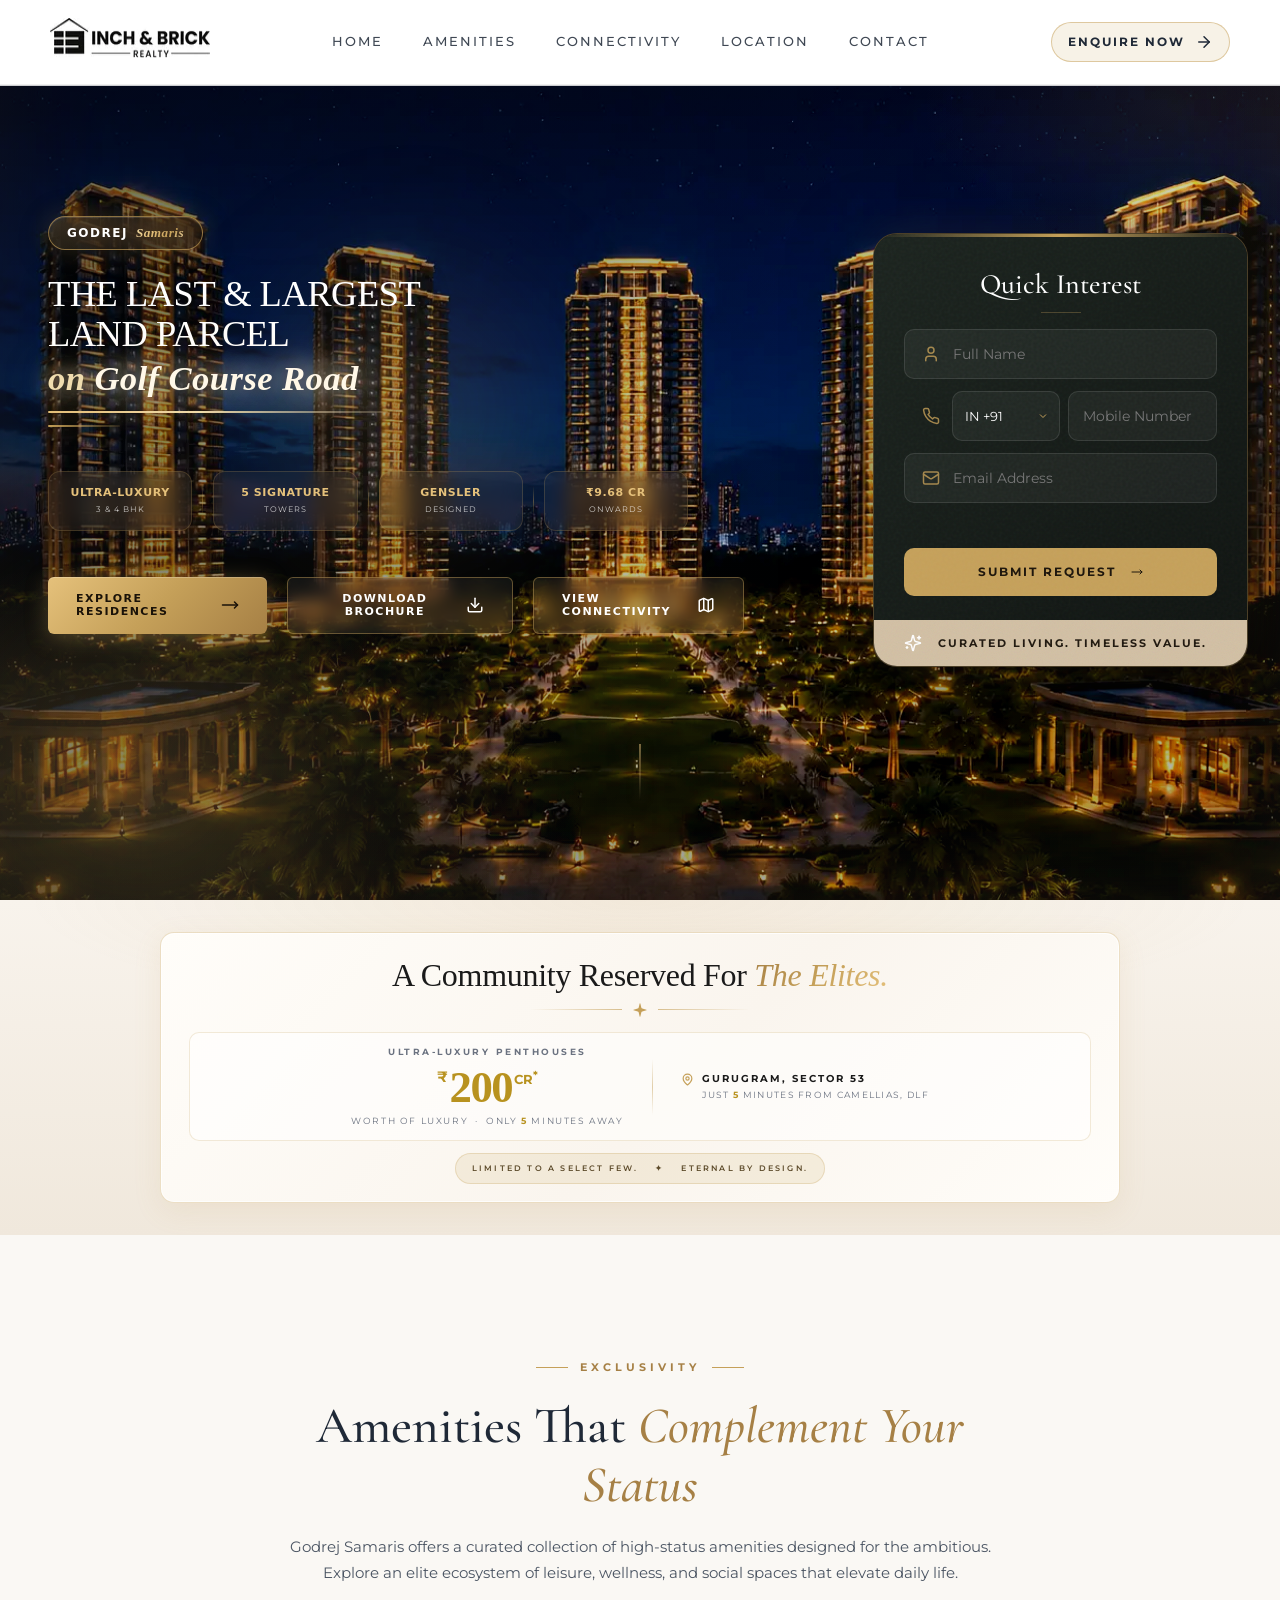
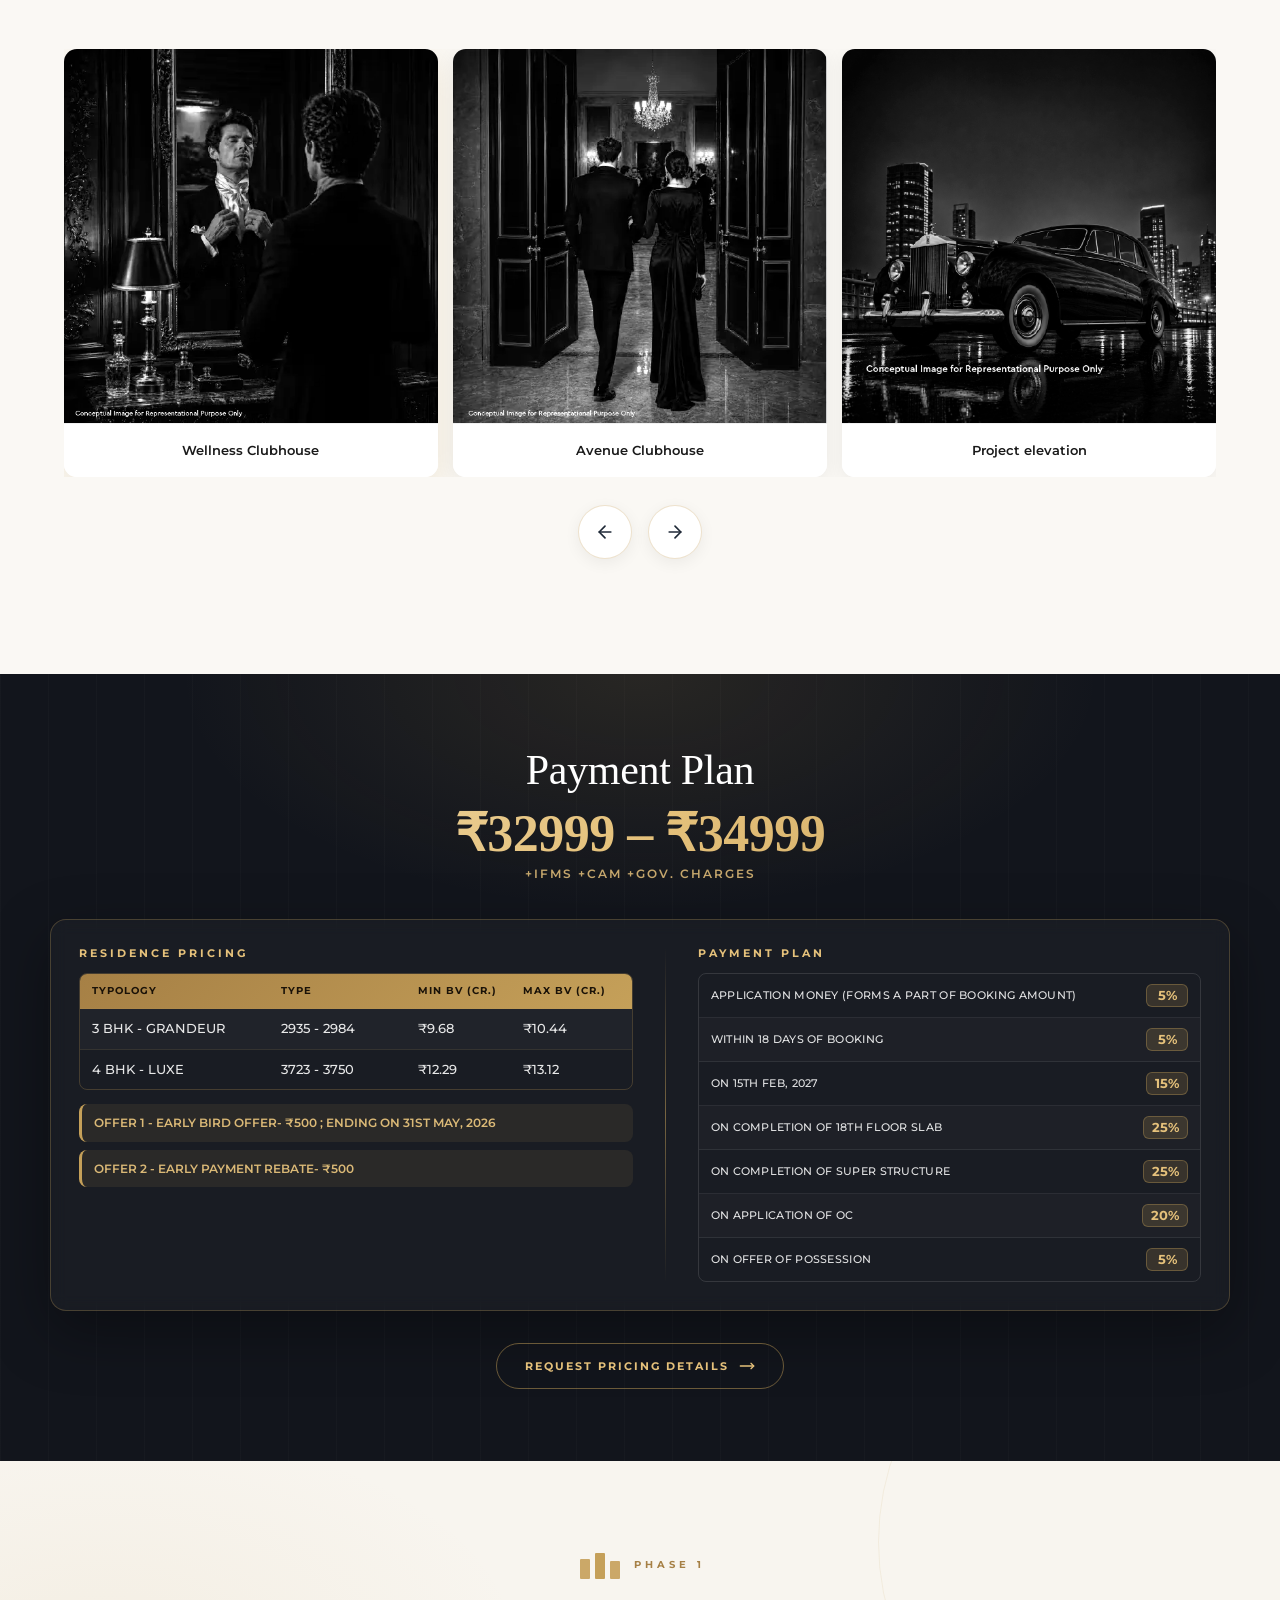
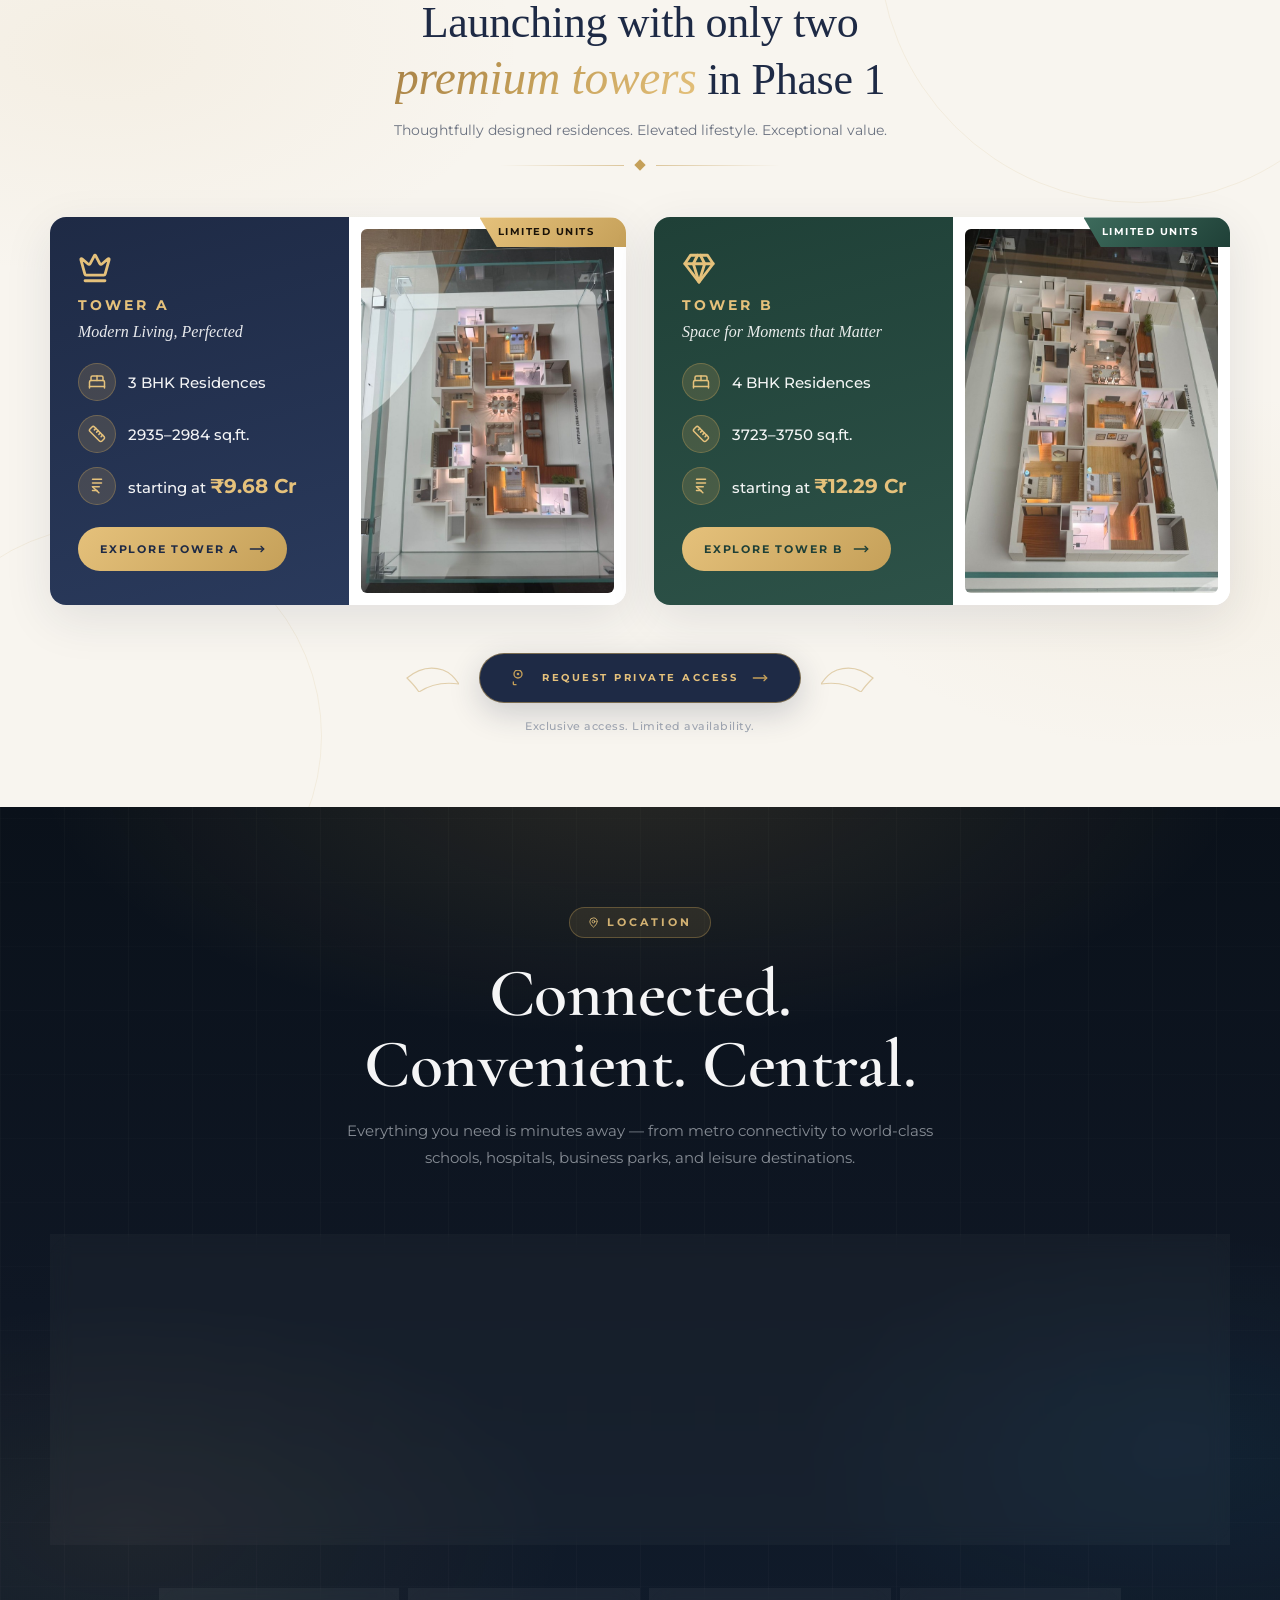
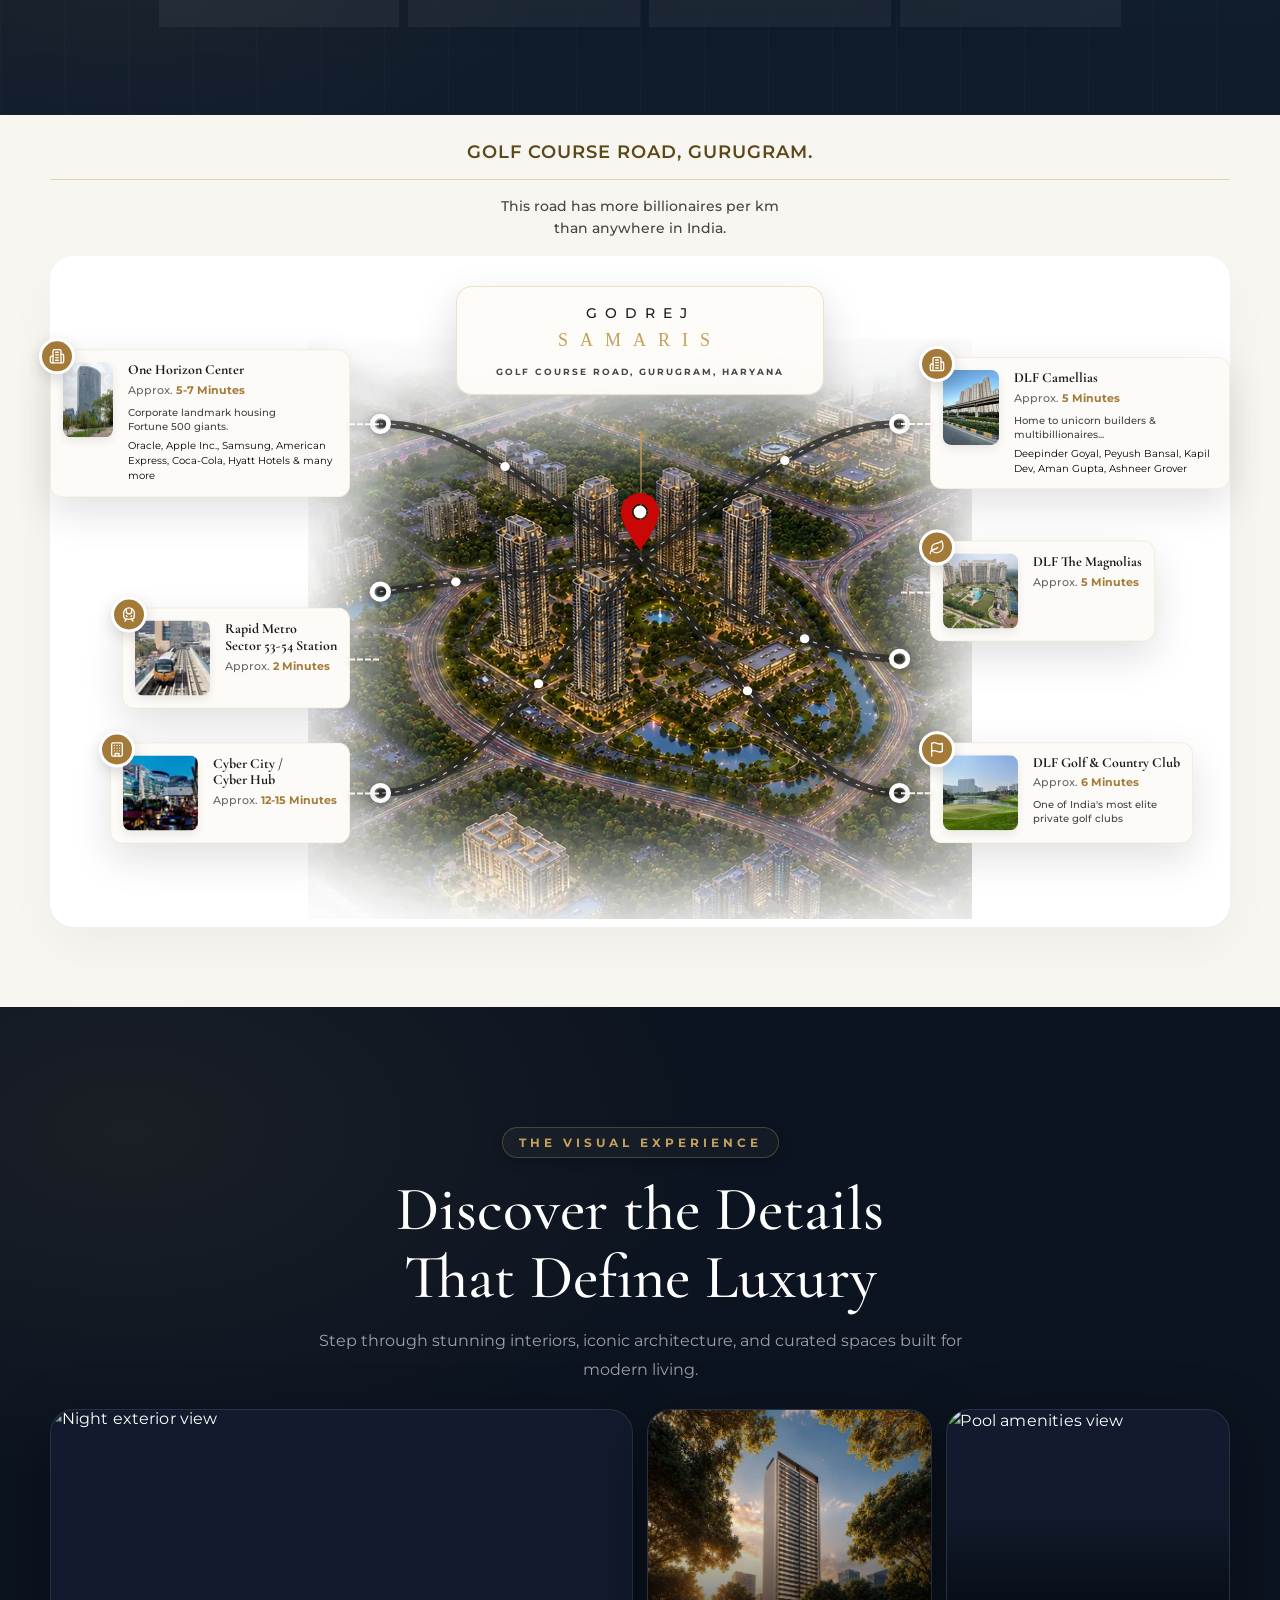
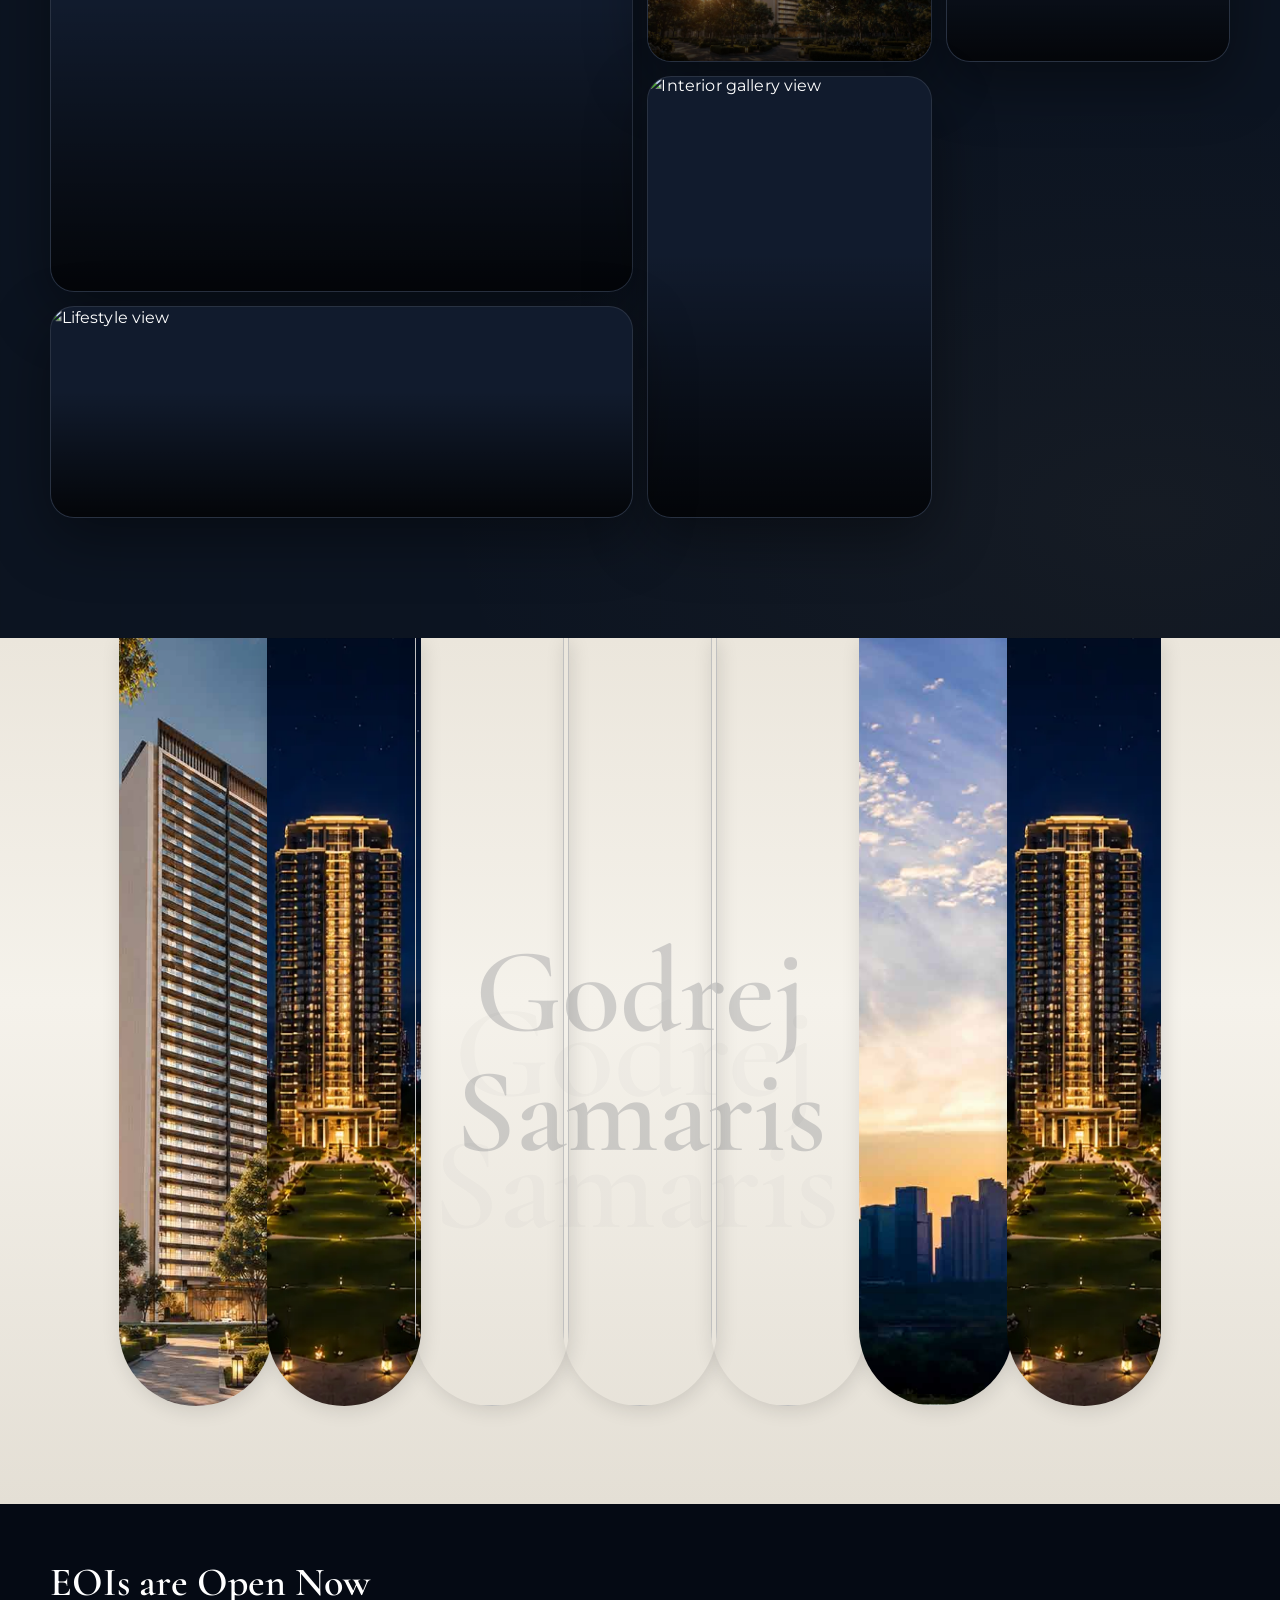
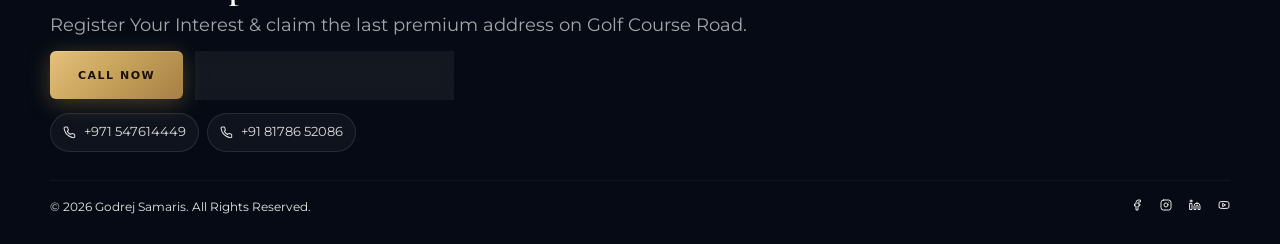
==== commit 3dee457c: "add fancybox" ====
--- a/index.html
+++ b/index.html
@@ -3303,24 +3303,29 @@
 
             <div class="gallery-creative__mosaic reveal-up revealed">
                 <figure class="gc-card gc-card--large">
-                    <img src="images/4.PNG" alt="Night exterior view" loading="lazy" decoding="async">
-                    
+                    <button type="button" class="gc-card__open" aria-label="View Night exterior view">
+                        <img src="images/4.PNG" alt="Night exterior view" loading="lazy" decoding="async">
+                    </button>
                 </figure>
                 <figure class="gc-card">
-                    <img src="images/3.PNG" alt="Rooftop deck view" loading="lazy" decoding="async">
-                    
+                    <button type="button" class="gc-card__open" aria-label="View Rooftop deck view">
+                        <img src="images/3.PNG" alt="Rooftop deck view" loading="lazy" decoding="async">
+                    </button>
                 </figure>
                 <figure class="gc-card">
-                    <img src="images/pool.PNG" alt="Pool amenities view" loading="lazy" decoding="async">
-                    
+                    <button type="button" class="gc-card__open" aria-label="View Pool amenities view">
+                        <img src="images/pool.PNG" alt="Pool amenities view" loading="lazy" decoding="async">
+                    </button>
                 </figure>
                 <figure class="gc-card gc-card--tall">
-                    <img src="images/seating.PNG" alt="Interior gallery view" loading="lazy" decoding="async">
-                    
+                    <button type="button" class="gc-card__open" aria-label="View Interior gallery view">
+                        <img src="images/seating.PNG" alt="Interior gallery view" loading="lazy" decoding="async">
+                    </button>
                 </figure>
                 <figure class="gc-card gc-card--wide">
-                    <img src="images/5.PNG" alt="Lifestyle view" loading="lazy" decoding="async">
-                    
+                    <button type="button" class="gc-card__open" aria-label="View Lifestyle view">
+                        <img src="images/5.PNG" alt="Lifestyle view" loading="lazy" decoding="async">
+                    </button>
                 </figure>
             </div>
 
@@ -3405,6 +3410,30 @@
             </div>
         </div>
     </footer>
+
+    <!-- Gallery Lightbox -->
+    <div id="galleryLightbox" class="gc-lightbox" role="dialog" aria-modal="true" aria-label="Gallery image viewer"
+        aria-hidden="true" inert>
+        <div class="gc-lightbox__overlay" data-gallery-close></div>
+        <div class="gc-lightbox__stage">
+            <button type="button" class="gc-lightbox__close" data-gallery-close aria-label="Close gallery">
+                <i data-lucide="x"></i>
+            </button>
+            <div class="gc-lightbox__nav-row">
+                <button type="button" class="gc-lightbox__nav gc-lightbox__nav--prev" data-gallery-prev aria-label="Previous image">
+                    <i data-lucide="arrow-left"></i>
+                </button>
+                <figure class="gc-lightbox__figure">
+                    <img class="gc-lightbox__img" src="" alt="">
+                    <figcaption class="gc-lightbox__caption"></figcaption>
+                </figure>
+                <button type="button" class="gc-lightbox__nav gc-lightbox__nav--next" data-gallery-next aria-label="Next image">
+                    <i data-lucide="arrow-right"></i>
+                </button>
+            </div>
+            <p class="gc-lightbox__counter" aria-live="polite"></p>
+        </div>
+    </div>
 
     <button type="button" class="brochure-fab" data-enquire-open data-lead-source="brochure" aria-label="Download brochure">
         <svg class="icon" viewBox="0 0 24 24" aria-hidden="true">
--- a/style.deferred.css
+++ b/style.deferred.css
@@ -2304,6 +2304,26 @@
     transform: translateY(40px) scale(0.98);
 }
 
+.gc-card__open {
+    display: block;
+    width: 100%;
+    height: 100%;
+    min-height: inherit;
+    padding: 0;
+    margin: 0;
+    border: none;
+    background: none;
+    cursor: zoom-in;
+    text-align: left;
+    font: inherit;
+    color: inherit;
+}
+
+.gc-card__open:focus-visible {
+    outline: 2px solid rgba(197, 160, 89, 0.85);
+    outline-offset: 3px;
+}
+
 .gc-card img {
     width: 100%;
     height: 100%;
@@ -2311,6 +2331,7 @@
     display: block;
     transform: scale(1.02);
     transition: transform 900ms cubic-bezier(0.16, 1, 0.3, 1), filter 900ms cubic-bezier(0.16, 1, 0.3, 1);
+    pointer-events: none;
 }
 
 .gc-card::before {
@@ -2502,6 +2523,149 @@
     }
 }
 
+/* Gallery lightbox */
+.gc-lightbox {
+    position: fixed;
+    inset: 0;
+    z-index: 100000;
+    display: none;
+    align-items: center;
+    justify-content: center;
+    padding: clamp(16px, 4vw, 32px);
+    pointer-events: none;
+}
+
+.gc-lightbox.is-active {
+    display: flex;
+    pointer-events: auto;
+}
+
+.gc-lightbox__overlay {
+    position: absolute;
+    inset: 0;
+    background: rgba(3, 7, 12, 0.92);
+    backdrop-filter: blur(8px);
+}
+
+.gc-lightbox__stage {
+    position: relative;
+    z-index: 2;
+    width: min(1100px, 100%);
+    max-height: calc(100vh - 48px);
+    display: flex;
+    flex-direction: column;
+    align-items: center;
+    gap: 12px;
+}
+
+.gc-lightbox__nav-row {
+    display: grid;
+    grid-template-columns: auto 1fr auto;
+    align-items: center;
+    gap: clamp(10px, 2vw, 20px);
+    width: 100%;
+}
+
+.gc-lightbox__figure {
+    margin: 0;
+    display: flex;
+    flex-direction: column;
+    align-items: center;
+    justify-content: center;
+    max-height: calc(100vh - 120px);
+    min-width: 0;
+}
+
+.gc-lightbox__img {
+    display: block;
+    max-width: 100%;
+    max-height: calc(100vh - 160px);
+    width: auto;
+    height: auto;
+    object-fit: contain;
+    border-radius: 16px;
+    border: 1px solid rgba(197, 160, 89, 0.35);
+    box-shadow: 0 24px 80px rgba(0, 0, 0, 0.55);
+}
+
+.gc-lightbox__caption {
+    margin-top: 14px;
+    color: rgba(255, 255, 255, 0.88);
+    font: 500 13px/1.4 "Montserrat", sans-serif;
+    letter-spacing: 0.5px;
+    text-align: center;
+}
+
+.gc-lightbox__counter {
+    margin: 0;
+    text-align: center;
+    color: rgba(240, 221, 176, 0.9);
+    font: 600 11px/1 "Montserrat", sans-serif;
+    letter-spacing: 2px;
+    text-transform: uppercase;
+}
+
+.gc-lightbox__close,
+.gc-lightbox__nav {
+    display: inline-flex;
+    align-items: center;
+    justify-content: center;
+    border: 1px solid rgba(197, 160, 89, 0.4);
+    background: rgba(12, 20, 33, 0.85);
+    color: #f0ddb0;
+    cursor: pointer;
+    transition: background 0.2s ease, border-color 0.2s ease, transform 0.2s ease;
+    touch-action: manipulation;
+}
+
+.gc-lightbox__close {
+    position: absolute;
+    top: -8px;
+    right: 0;
+    z-index: 3;
+    width: 44px;
+    height: 44px;
+    border-radius: 50%;
+}
+
+.gc-lightbox__nav {
+    width: 44px;
+    height: 44px;
+    border-radius: 50%;
+    flex-shrink: 0;
+}
+
+.gc-lightbox__close:hover,
+.gc-lightbox__nav:hover {
+    background: rgba(197, 160, 89, 0.18);
+    border-color: rgba(229, 193, 123, 0.75);
+    transform: translateY(-1px);
+}
+
+.gc-lightbox__close .icon,
+.gc-lightbox__nav .icon {
+    width: 20px;
+    height: 20px;
+    pointer-events: none;
+}
+
+@media (max-width: 768px) {
+    .gc-lightbox__close {
+        top: 0;
+        right: 0;
+    }
+
+    .gc-lightbox__img {
+        max-height: calc(100vh - 220px);
+        border-radius: 12px;
+    }
+
+    .gc-lightbox__nav {
+        width: 40px;
+        height: 40px;
+    }
+}
+
 /* Flow columns showcase (light â€” vertical wave strips, after banner) */
 .flow-showcase {
     background: linear-gradient(180deg, #ebe6dc 0%, #f5f2eb 42%, #e4dfd5 100%);
--- a/style.deferred.css
+++ b/style.deferred.css
@@ -2304,6 +2304,26 @@
     transform: translateY(40px) scale(0.98);
 }
 
+.gc-card__open {
+    display: block;
+    width: 100%;
+    height: 100%;
+    min-height: inherit;
+    padding: 0;
+    margin: 0;
+    border: none;
+    background: none;
+    cursor: zoom-in;
+    text-align: left;
+    font: inherit;
+    color: inherit;
+}
+
+.gc-card__open:focus-visible {
+    outline: 2px solid rgba(197, 160, 89, 0.85);
+    outline-offset: 3px;
+}
+
 .gc-card img {
     width: 100%;
     height: 100%;
@@ -2311,6 +2331,7 @@
     display: block;
     transform: scale(1.02);
     transition: transform 900ms cubic-bezier(0.16, 1, 0.3, 1), filter 900ms cubic-bezier(0.16, 1, 0.3, 1);
+    pointer-events: none;
 }
 
 .gc-card::before {
@@ -2502,6 +2523,149 @@
     }
 }
 
+/* Gallery lightbox */
+.gc-lightbox {
+    position: fixed;
+    inset: 0;
+    z-index: 100000;
+    display: none;
+    align-items: center;
+    justify-content: center;
+    padding: clamp(16px, 4vw, 32px);
+    pointer-events: none;
+}
+
+.gc-lightbox.is-active {
+    display: flex;
+    pointer-events: auto;
+}
+
+.gc-lightbox__overlay {
+    position: absolute;
+    inset: 0;
+    background: rgba(3, 7, 12, 0.92);
+    backdrop-filter: blur(8px);
+}
+
+.gc-lightbox__stage {
+    position: relative;
+    z-index: 2;
+    width: min(1100px, 100%);
+    max-height: calc(100vh - 48px);
+    display: flex;
+    flex-direction: column;
+    align-items: center;
+    gap: 12px;
+}
+
+.gc-lightbox__nav-row {
+    display: grid;
+    grid-template-columns: auto 1fr auto;
+    align-items: center;
+    gap: clamp(10px, 2vw, 20px);
+    width: 100%;
+}
+
+.gc-lightbox__figure {
+    margin: 0;
+    display: flex;
+    flex-direction: column;
+    align-items: center;
+    justify-content: center;
+    max-height: calc(100vh - 120px);
+    min-width: 0;
+}
+
+.gc-lightbox__img {
+    display: block;
+    max-width: 100%;
+    max-height: calc(100vh - 160px);
+    width: auto;
+    height: auto;
+    object-fit: contain;
+    border-radius: 16px;
+    border: 1px solid rgba(197, 160, 89, 0.35);
+    box-shadow: 0 24px 80px rgba(0, 0, 0, 0.55);
+}
+
+.gc-lightbox__caption {
+    margin-top: 14px;
+    color: rgba(255, 255, 255, 0.88);
+    font: 500 13px/1.4 "Montserrat", sans-serif;
+    letter-spacing: 0.5px;
+    text-align: center;
+}
+
+.gc-lightbox__counter {
+    margin: 0;
+    text-align: center;
+    color: rgba(240, 221, 176, 0.9);
+    font: 600 11px/1 "Montserrat", sans-serif;
+    letter-spacing: 2px;
+    text-transform: uppercase;
+}
+
+.gc-lightbox__close,
+.gc-lightbox__nav {
+    display: inline-flex;
+    align-items: center;
+    justify-content: center;
+    border: 1px solid rgba(197, 160, 89, 0.4);
+    background: rgba(12, 20, 33, 0.85);
+    color: #f0ddb0;
+    cursor: pointer;
+    transition: background 0.2s ease, border-color 0.2s ease, transform 0.2s ease;
+    touch-action: manipulation;
+}
+
+.gc-lightbox__close {
+    position: absolute;
+    top: -8px;
+    right: 0;
+    z-index: 3;
+    width: 44px;
+    height: 44px;
+    border-radius: 50%;
+}
+
+.gc-lightbox__nav {
+    width: 44px;
+    height: 44px;
+    border-radius: 50%;
+    flex-shrink: 0;
+}
+
+.gc-lightbox__close:hover,
+.gc-lightbox__nav:hover {
+    background: rgba(197, 160, 89, 0.18);
+    border-color: rgba(229, 193, 123, 0.75);
+    transform: translateY(-1px);
+}
+
+.gc-lightbox__close .icon,
+.gc-lightbox__nav .icon {
+    width: 20px;
+    height: 20px;
+    pointer-events: none;
+}
+
+@media (max-width: 768px) {
+    .gc-lightbox__close {
+        top: 0;
+        right: 0;
+    }
+
+    .gc-lightbox__img {
+        max-height: calc(100vh - 220px);
+        border-radius: 12px;
+    }
+
+    .gc-lightbox__nav {
+        width: 40px;
+        height: 40px;
+    }
+}
+
 /* Flow columns showcase (light â€” vertical wave strips, after banner) */
 .flow-showcase {
     background: linear-gradient(180deg, #ebe6dc 0%, #f5f2eb 42%, #e4dfd5 100%);
--- a/style.deferred.css
+++ b/style.deferred.css
@@ -2304,6 +2304,26 @@
     transform: translateY(40px) scale(0.98);
 }
 
+.gc-card__open {
+    display: block;
+    width: 100%;
+    height: 100%;
+    min-height: inherit;
+    padding: 0;
+    margin: 0;
+    border: none;
+    background: none;
+    cursor: zoom-in;
+    text-align: left;
+    font: inherit;
+    color: inherit;
+}
+
+.gc-card__open:focus-visible {
+    outline: 2px solid rgba(197, 160, 89, 0.85);
+    outline-offset: 3px;
+}
+
 .gc-card img {
     width: 100%;
     height: 100%;
@@ -2311,6 +2331,7 @@
     display: block;
     transform: scale(1.02);
     transition: transform 900ms cubic-bezier(0.16, 1, 0.3, 1), filter 900ms cubic-bezier(0.16, 1, 0.3, 1);
+    pointer-events: none;
 }
 
 .gc-card::before {
@@ -2502,6 +2523,149 @@
     }
 }
 
+/* Gallery lightbox */
+.gc-lightbox {
+    position: fixed;
+    inset: 0;
+    z-index: 100000;
+    display: none;
+    align-items: center;
+    justify-content: center;
+    padding: clamp(16px, 4vw, 32px);
+    pointer-events: none;
+}
+
+.gc-lightbox.is-active {
+    display: flex;
+    pointer-events: auto;
+}
+
+.gc-lightbox__overlay {
+    position: absolute;
+    inset: 0;
+    background: rgba(3, 7, 12, 0.92);
+    backdrop-filter: blur(8px);
+}
+
+.gc-lightbox__stage {
+    position: relative;
+    z-index: 2;
+    width: min(1100px, 100%);
+    max-height: calc(100vh - 48px);
+    display: flex;
+    flex-direction: column;
+    align-items: center;
+    gap: 12px;
+}
+
+.gc-lightbox__nav-row {
+    display: grid;
+    grid-template-columns: auto 1fr auto;
+    align-items: center;
+    gap: clamp(10px, 2vw, 20px);
+    width: 100%;
+}
+
+.gc-lightbox__figure {
+    margin: 0;
+    display: flex;
+    flex-direction: column;
+    align-items: center;
+    justify-content: center;
+    max-height: calc(100vh - 120px);
+    min-width: 0;
+}
+
+.gc-lightbox__img {
+    display: block;
+    max-width: 100%;
+    max-height: calc(100vh - 160px);
+    width: auto;
+    height: auto;
+    object-fit: contain;
+    border-radius: 16px;
+    border: 1px solid rgba(197, 160, 89, 0.35);
+    box-shadow: 0 24px 80px rgba(0, 0, 0, 0.55);
+}
+
+.gc-lightbox__caption {
+    margin-top: 14px;
+    color: rgba(255, 255, 255, 0.88);
+    font: 500 13px/1.4 "Montserrat", sans-serif;
+    letter-spacing: 0.5px;
+    text-align: center;
+}
+
+.gc-lightbox__counter {
+    margin: 0;
+    text-align: center;
+    color: rgba(240, 221, 176, 0.9);
+    font: 600 11px/1 "Montserrat", sans-serif;
+    letter-spacing: 2px;
+    text-transform: uppercase;
+}
+
+.gc-lightbox__close,
+.gc-lightbox__nav {
+    display: inline-flex;
+    align-items: center;
+    justify-content: center;
+    border: 1px solid rgba(197, 160, 89, 0.4);
+    background: rgba(12, 20, 33, 0.85);
+    color: #f0ddb0;
+    cursor: pointer;
+    transition: background 0.2s ease, border-color 0.2s ease, transform 0.2s ease;
+    touch-action: manipulation;
+}
+
+.gc-lightbox__close {
+    position: absolute;
+    top: -8px;
+    right: 0;
+    z-index: 3;
+    width: 44px;
+    height: 44px;
+    border-radius: 50%;
+}
+
+.gc-lightbox__nav {
+    width: 44px;
+    height: 44px;
+    border-radius: 50%;
+    flex-shrink: 0;
+}
+
+.gc-lightbox__close:hover,
+.gc-lightbox__nav:hover {
+    background: rgba(197, 160, 89, 0.18);
+    border-color: rgba(229, 193, 123, 0.75);
+    transform: translateY(-1px);
+}
+
+.gc-lightbox__close .icon,
+.gc-lightbox__nav .icon {
+    width: 20px;
+    height: 20px;
+    pointer-events: none;
+}
+
+@media (max-width: 768px) {
+    .gc-lightbox__close {
+        top: 0;
+        right: 0;
+    }
+
+    .gc-lightbox__img {
+        max-height: calc(100vh - 220px);
+        border-radius: 12px;
+    }
+
+    .gc-lightbox__nav {
+        width: 40px;
+        height: 40px;
+    }
+}
+
 /* Flow columns showcase (light â€” vertical wave strips, after banner) */
 .flow-showcase {
     background: linear-gradient(180deg, #ebe6dc 0%, #f5f2eb 42%, #e4dfd5 100%);
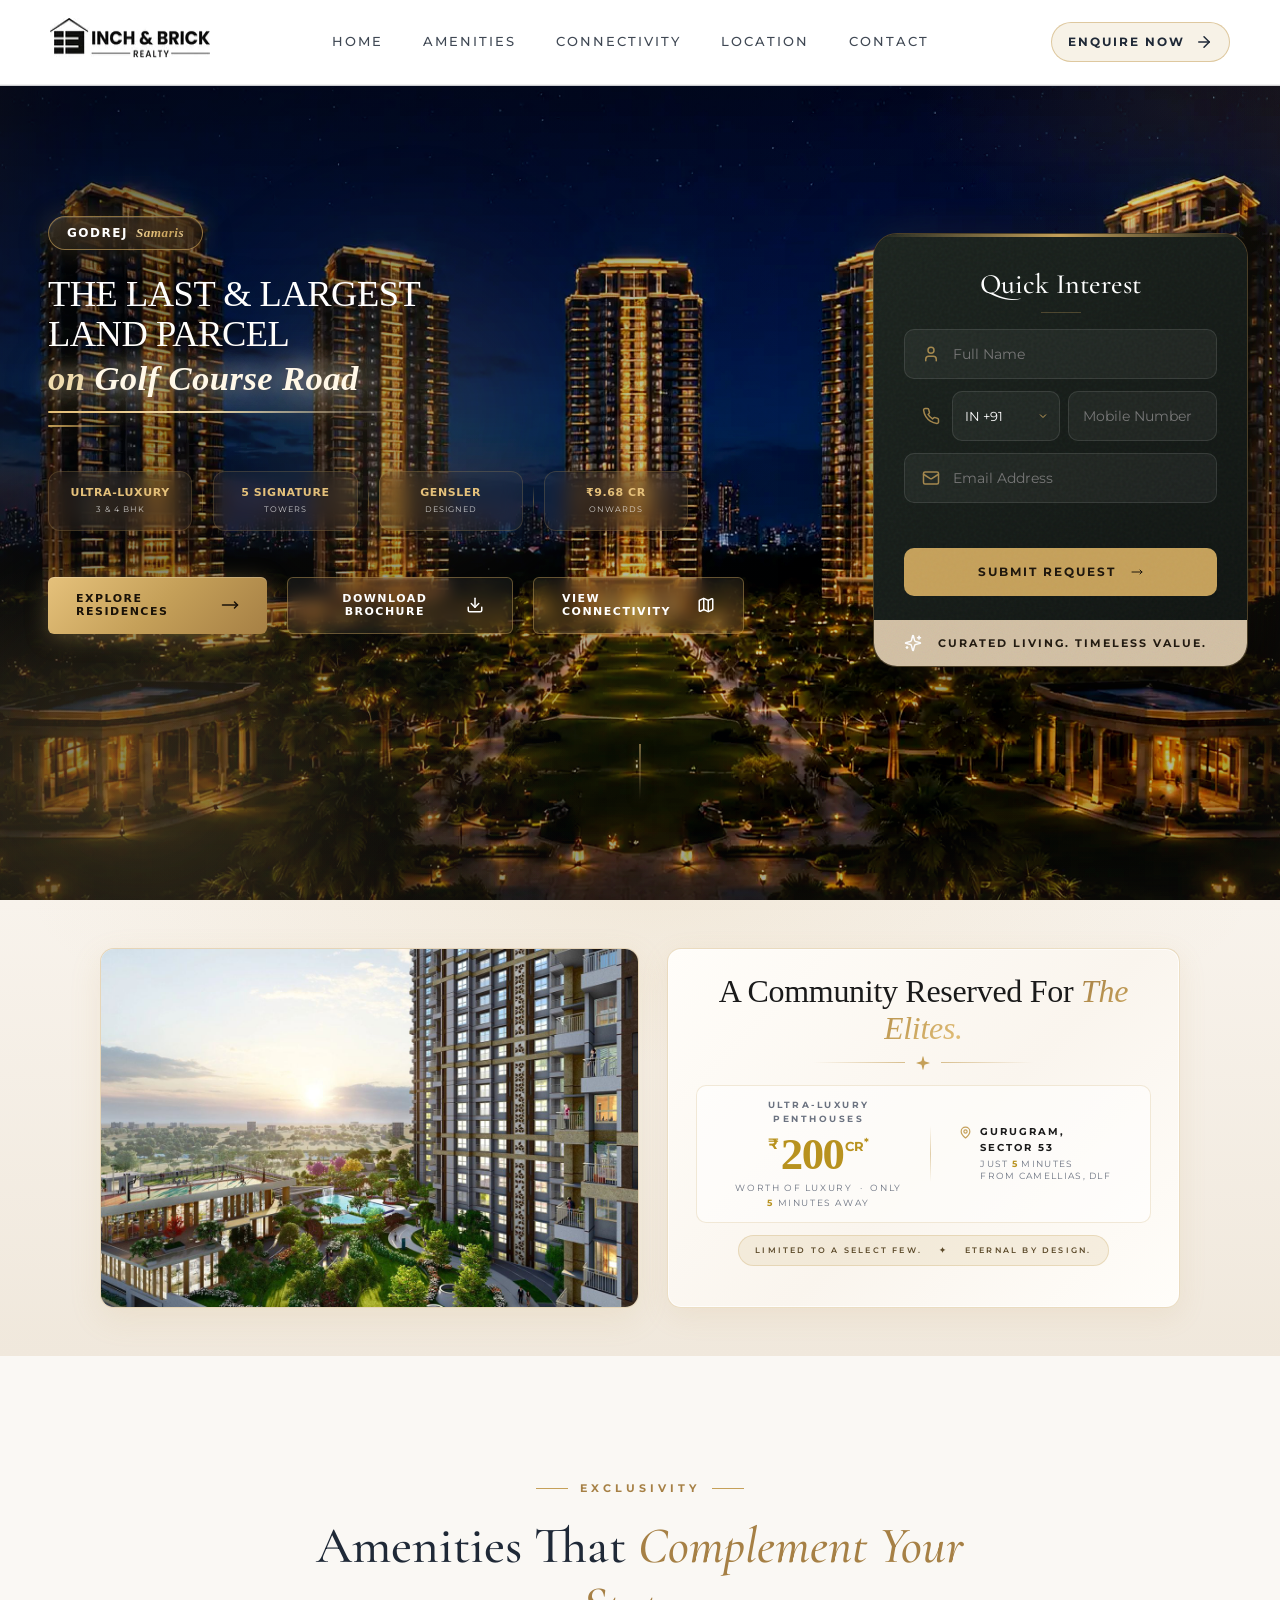
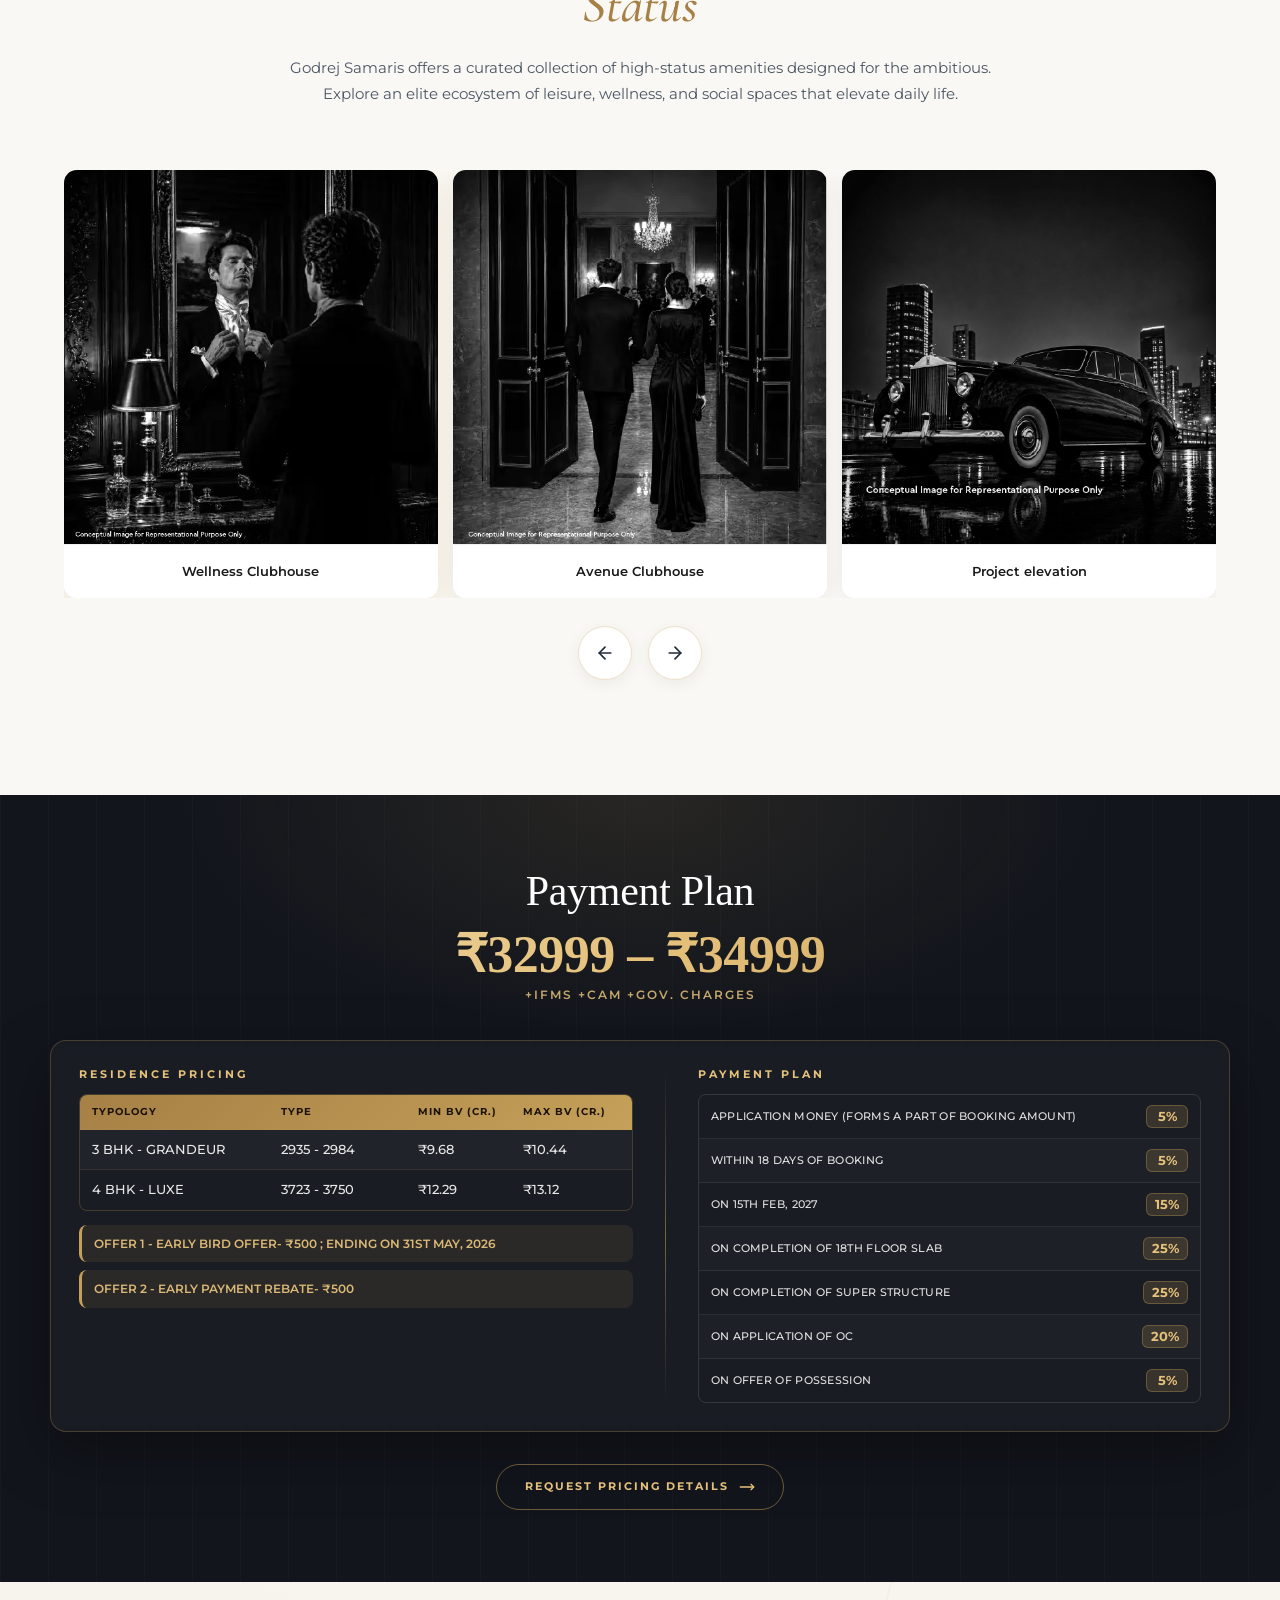
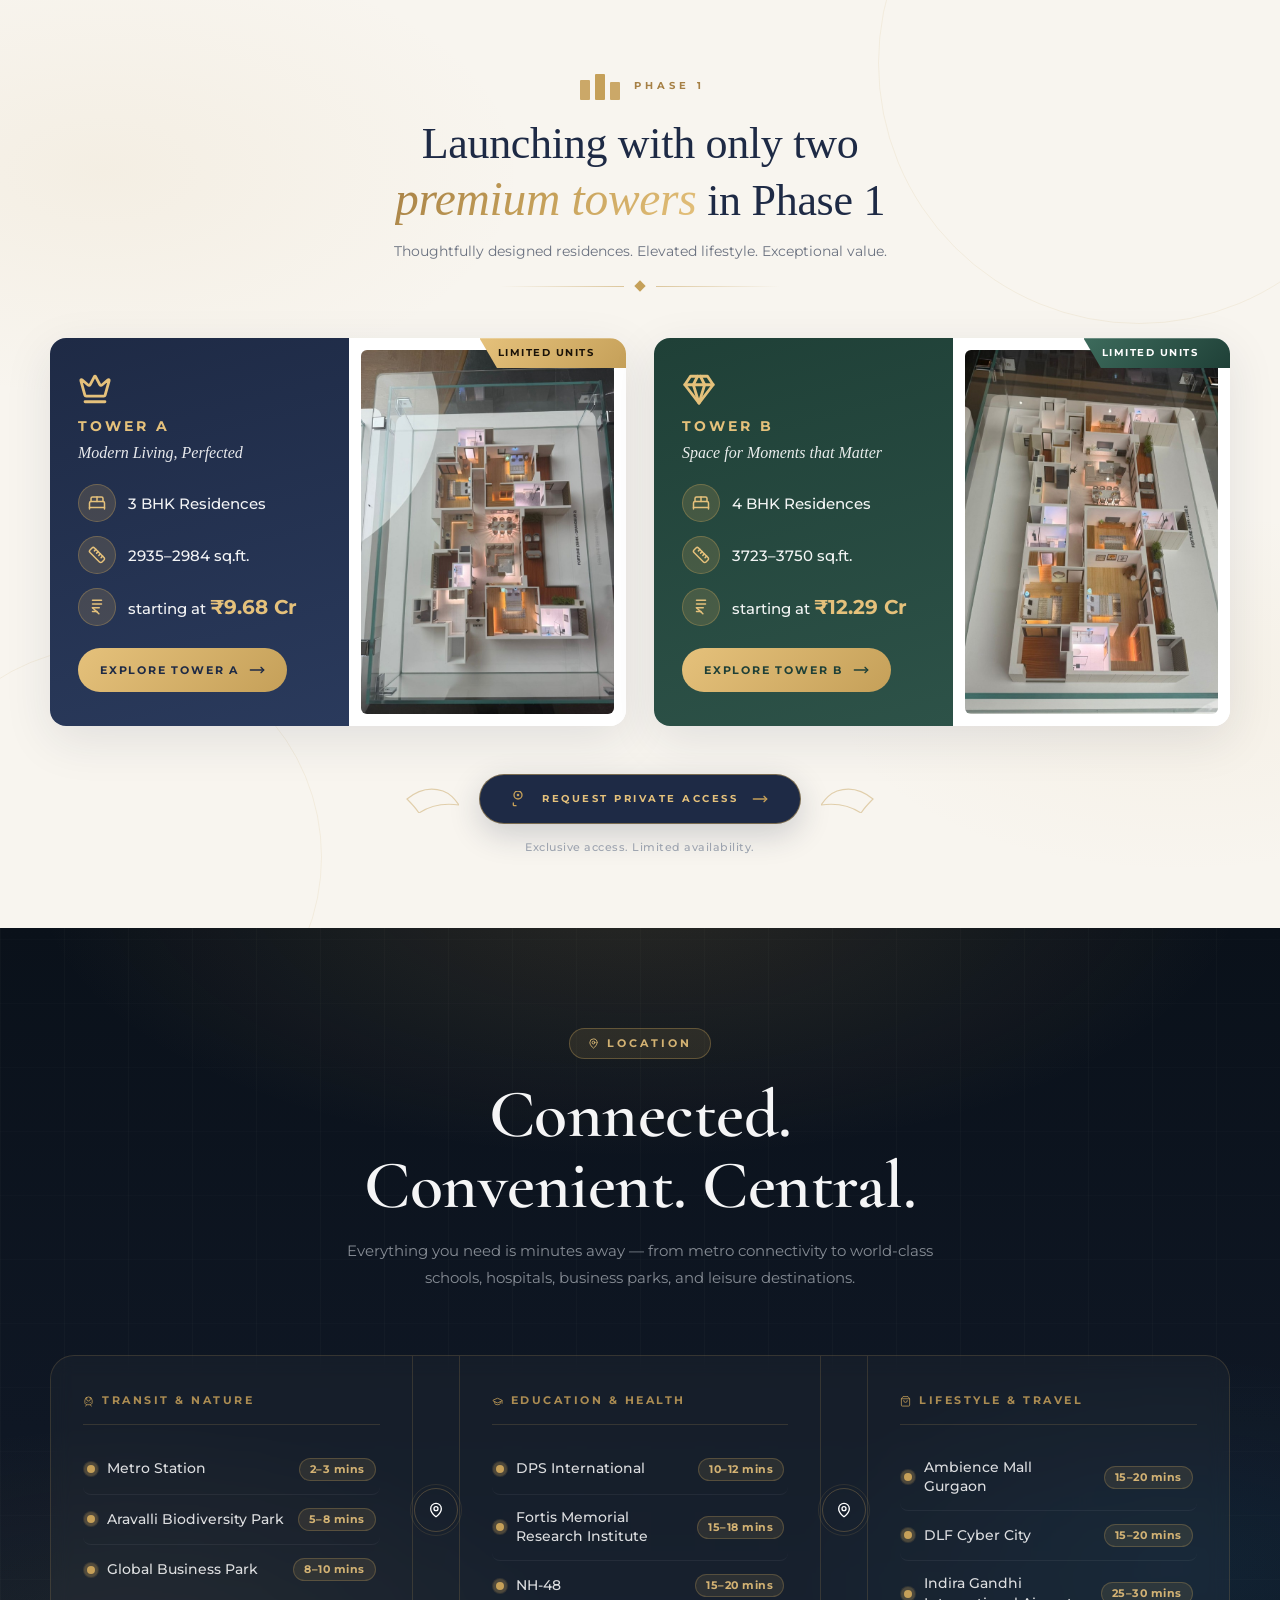
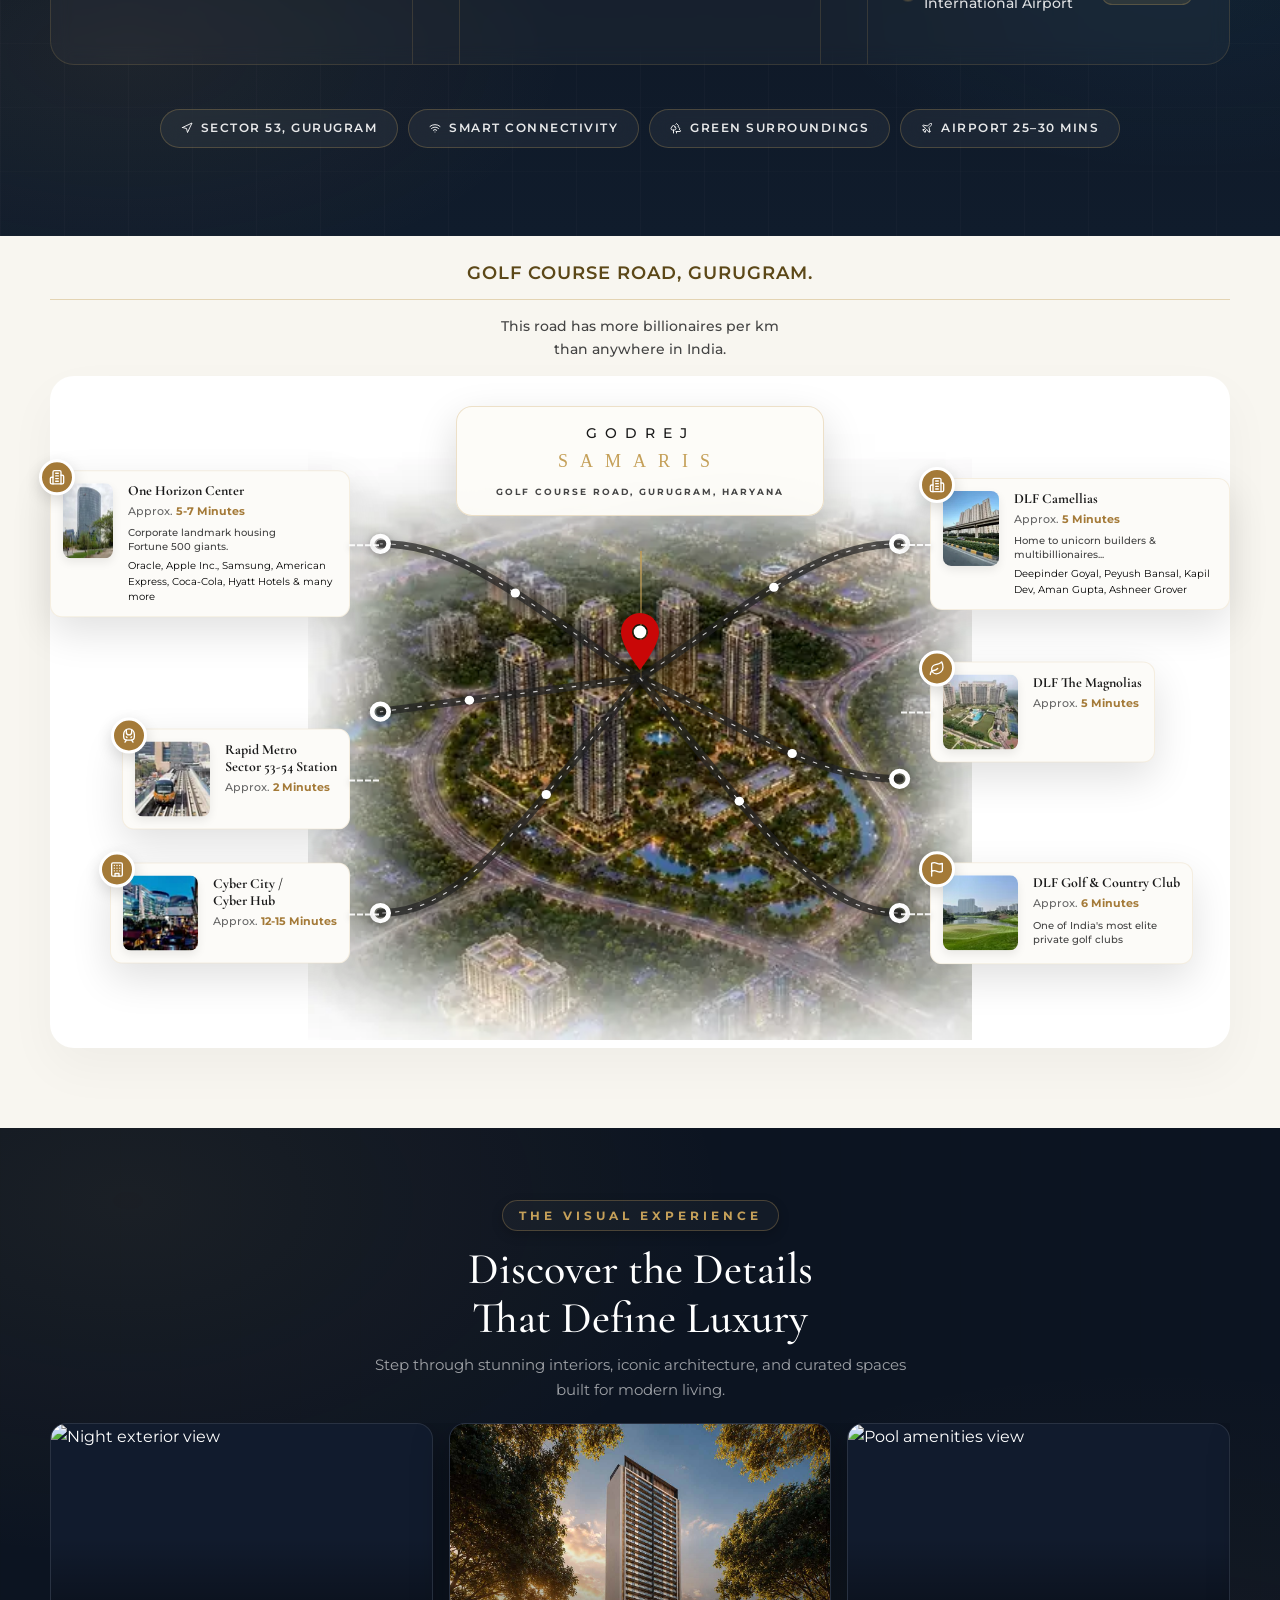
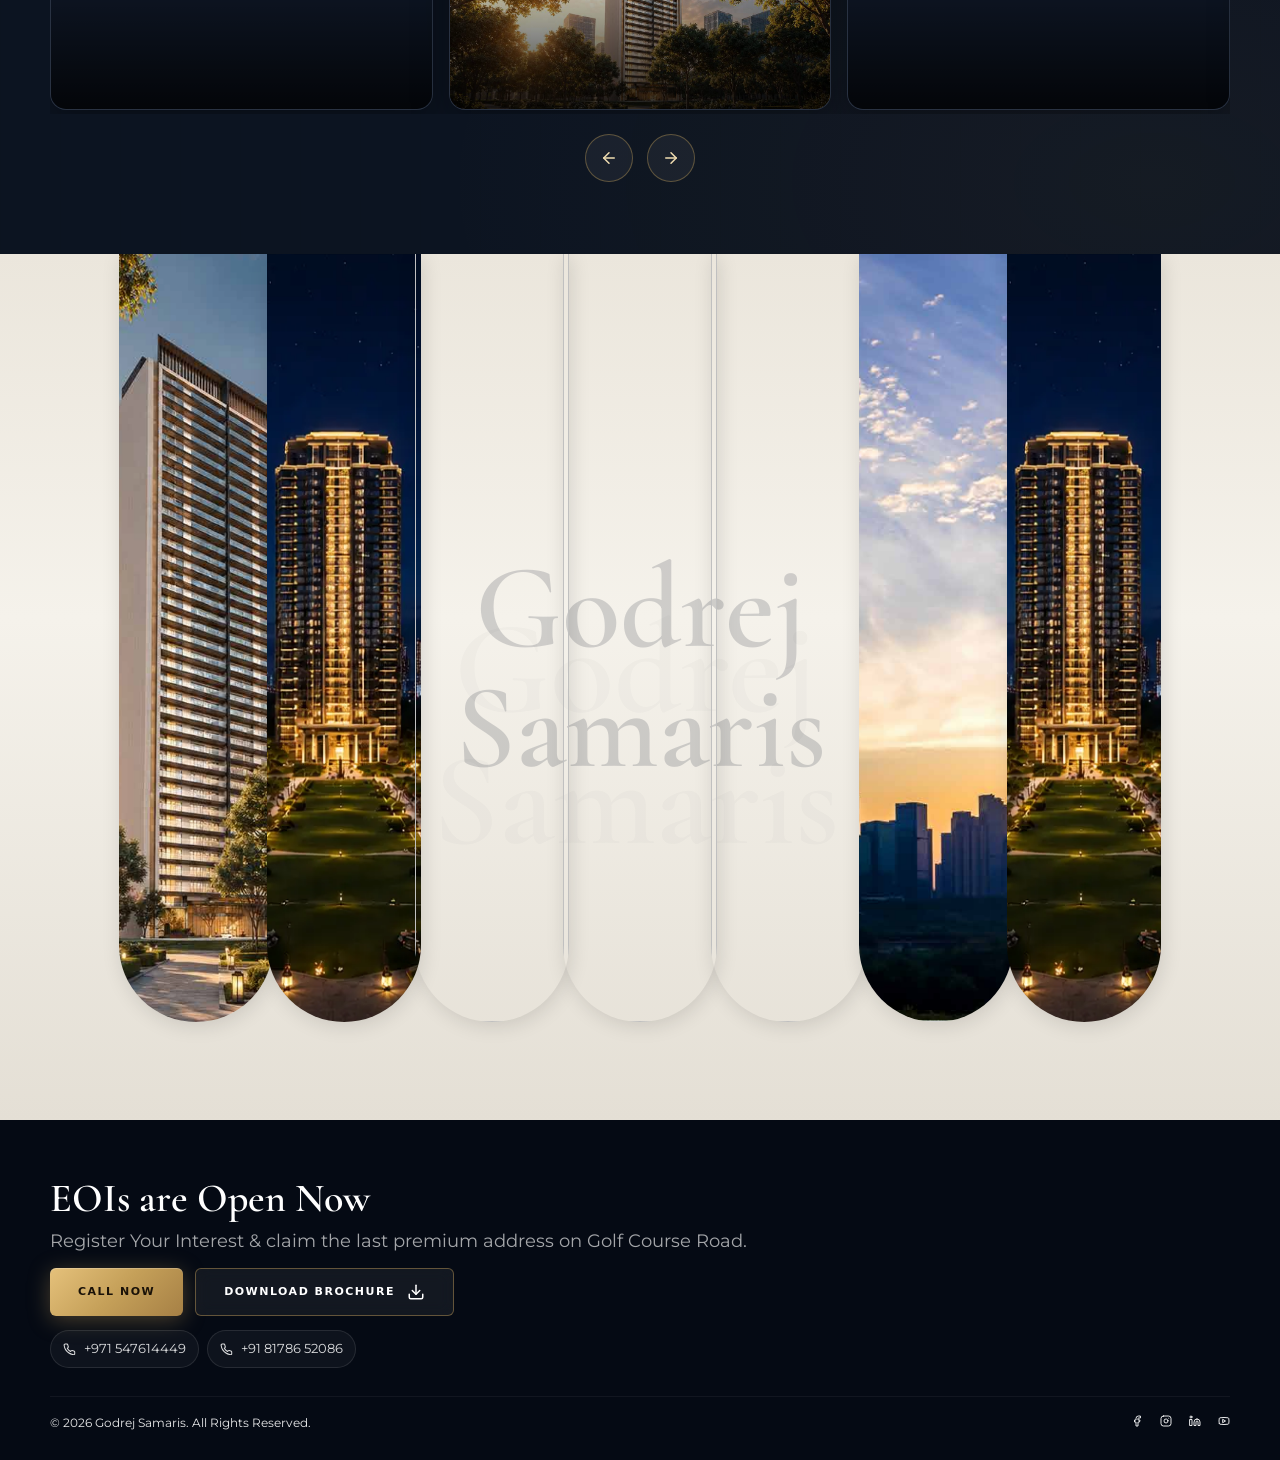
==== commit ded72aac: "update" ====
--- a/index.html
+++ b/index.html
@@ -24,7 +24,6 @@
     <noscript><img height="1" width="1" style="display:none"
             src="https://www.facebook.com/tr?id=2955680104775438&ev=PageView&noscript=1" /></noscript>
     <!-- End Meta Pixel Code -->
-
     <!-- Primary Meta Tags -->
     <title>Godrej Properties Samaris Sector 53 Gurgaon | Near Golf Course Road</title>
     <meta name="title" content="Godrej Properties Samaris Sector 53 Gurgaon | Near Golf Course Road" />
@@ -2384,7 +2383,13 @@
     </section>
     <!-- Elite Community Highlight -->
     <section class="ec-banner" id="elite-community" aria-label="Elite Community Highlight">
-        <div class="ec-banner__center">
+        <div class="ec-banner__wrap">
+            <figure class="ec-banner__media reveal-up">
+                <img src="images/gallery/about-img.webp" alt="Godrej Samaris — a community reserved for the elites"
+                    width="640" height="480" loading="lazy" decoding="async">
+            </figure>
+
+            <div class="ec-banner__center reveal-up">
 
             <!-- Headline -->
             <h2 class="ec-banner__heading">
@@ -2442,6 +2447,7 @@
             <!-- Footer -->
             <p class="ec-banner__footer">LIMITED TO A SELECT
                 FEW.&nbsp;&nbsp;&nbsp;&nbsp;✦&nbsp;&nbsp;&nbsp;&nbsp;ETERNAL BY DESIGN.</p>
+            </div>
         </div>
     </section>
 
@@ -2450,7 +2456,7 @@
            ELITE COMMUNITY BANNER — Compact Ad Strip
            ========================================= */
         .ec-banner {
-            padding: clamp(20px, 3.5vw, 32px) clamp(16px, 3vw, 24px);
+            padding: clamp(28px, 4vw, 48px) clamp(16px, 3vw, 24px);
             background:
                 radial-gradient(ellipse 80% 60% at 50% 0%, rgba(197, 160, 89, 0.12), transparent 60%),
                 linear-gradient(180deg, #f8f3ec 0%, #f0e8dc 100%);
@@ -2461,9 +2467,38 @@
             position: relative;
         }
 
+        .ec-banner__wrap {
+            width: 100%;
+            max-width: 1080px;
+            display: grid;
+            grid-template-columns: minmax(0, 1.05fr) minmax(0, 1fr);
+            gap: clamp(18px, 3vw, 28px);
+            align-items: stretch;
+        }
+
+        .ec-banner__media {
+            margin: 0;
+            border-radius: 14px;
+            overflow: hidden;
+            border: 1px solid rgba(197, 160, 89, 0.32);
+            background: #f5efe6;
+            box-shadow:
+                0 0 0 1px rgba(255, 255, 255, 0.75) inset,
+                0 10px 32px rgba(197, 160, 89, 0.14);
+            min-height: 280px;
+        }
+
+        .ec-banner__media img {
+            width: 100%;
+            height: 100%;
+            min-height: 280px;
+            object-fit: cover;
+            display: block;
+        }
+
         .ec-banner__center {
             width: 100%;
-            max-width: 960px;
+            max-width: none;
             padding: clamp(18px, 2.8vw, 24px) clamp(18px, 3vw, 28px) clamp(14px, 2.2vw, 18px);
             display: flex;
             flex-direction: column;
@@ -2661,6 +2696,22 @@
             text-transform: uppercase;
             font-family: 'Montserrat', sans-serif;
             font-weight: 600;
+        }
+
+        @media (max-width: 768px) {
+            .ec-banner__wrap {
+                grid-template-columns: 1fr;
+            }
+
+            .ec-banner__media {
+                min-height: 0;
+                max-height: 300px;
+            }
+
+            .ec-banner__media img {
+                min-height: 220px;
+                max-height: 300px;
+            }
         }
 
         @media (max-width: 640px) {
@@ -3301,32 +3352,71 @@
                 <p class="gallery-creative__desc">Step through stunning interiors, iconic architecture, and curated spaces built for modern living.</p>
             </div>
 
-            <div class="gallery-creative__mosaic reveal-up revealed">
-                <figure class="gc-card gc-card--large">
-                    <button type="button" class="gc-card__open" aria-label="View Night exterior view">
-                        <img src="images/4.PNG" alt="Night exterior view" loading="lazy" decoding="async">
+            <div class="gallery-creative__slider reveal-up revealed">
+                <div class="gallery-creative__slider-outer">
+                    <div class="gallery-creative__track" id="gallery-track">
+                        <figure class="gallery-creative__slide gc-card">
+                            <button type="button" class="gc-card__open" aria-label="View night exterior">
+                                <img src="images/4.PNG" alt="Night exterior view" loading="lazy" decoding="async">
+                            </button>
+                        </figure>
+                        <figure class="gallery-creative__slide gc-card">
+                            <button type="button" class="gc-card__open" aria-label="View rooftop deck">
+                                <img src="images/3.PNG" alt="Rooftop deck view" loading="lazy" decoding="async">
+                            </button>
+                        </figure>
+                        <figure class="gallery-creative__slide gc-card">
+                            <button type="button" class="gc-card__open" aria-label="View pool amenities">
+                                <img src="images/pool.PNG" alt="Pool amenities view" loading="lazy" decoding="async">
+                            </button>
+                        </figure>
+                        <figure class="gallery-creative__slide gc-card">
+                            <button type="button" class="gc-card__open" aria-label="View interior gallery">
+                                <img src="images/seating.PNG" alt="Interior gallery view" loading="lazy" decoding="async">
+                            </button>
+                        </figure>
+                        <figure class="gallery-creative__slide gc-card">
+                            <button type="button" class="gc-card__open" aria-label="View lifestyle view">
+                                <img src="images/5.PNG" alt="Lifestyle view" loading="lazy" decoding="async">
+                            </button>
+                        </figure>
+                        <figure class="gallery-creative__slide gc-card">
+                            <button type="button" class="gc-card__open" aria-label="View project exterior">
+                                <img src="images/photos/1.webp" alt="Godrej Samaris project exterior" loading="lazy" decoding="async">
+                            </button>
+                        </figure>
+                        <figure class="gallery-creative__slide gc-card">
+                            <button type="button" class="gc-card__open" aria-label="View luxury residences">
+                                <img src="images/photos/2.webp" alt="Luxury residences" loading="lazy" decoding="async">
+                            </button>
+                        </figure>
+                        <figure class="gallery-creative__slide gc-card">
+                            <button type="button" class="gc-card__open" aria-label="View curated landscapes">
+                                <img src="images/photos/3.webp" alt="Curated landscapes" loading="lazy" decoding="async">
+                            </button>
+                        </figure>
+                        <figure class="gallery-creative__slide gc-card">
+                            <button type="button" class="gc-card__open" aria-label="View lifestyle amenities">
+                                <img src="images/photos/4.webp" alt="Lifestyle amenities" loading="lazy" decoding="async">
+                            </button>
+                        </figure>
+                        <figure class="gallery-creative__slide gc-card">
+                            <button type="button" class="gc-card__open" aria-label="View architectural elevation">
+                                <img src="images/photos/5.webp" alt="Architectural elevation" loading="lazy" decoding="async">
+                            </button>
+                        </figure>
+                    </div>
+                </div>
+                <div class="gallery-creative__controls">
+                    <button type="button" class="gallery-creative__btn gallery-creative__btn--prev" id="gallery-prev"
+                        aria-label="Previous gallery image">
+                        <i data-lucide="arrow-left"></i>
                     </button>
-                </figure>
-                <figure class="gc-card">
-                    <button type="button" class="gc-card__open" aria-label="View Rooftop deck view">
-                        <img src="images/3.PNG" alt="Rooftop deck view" loading="lazy" decoding="async">
+                    <button type="button" class="gallery-creative__btn gallery-creative__btn--next" id="gallery-next"
+                        aria-label="Next gallery image">
+                        <i data-lucide="arrow-right"></i>
                     </button>
-                </figure>
-                <figure class="gc-card">
-                    <button type="button" class="gc-card__open" aria-label="View Pool amenities view">
-                        <img src="images/pool.PNG" alt="Pool amenities view" loading="lazy" decoding="async">
-                    </button>
-                </figure>
-                <figure class="gc-card gc-card--tall">
-                    <button type="button" class="gc-card__open" aria-label="View Interior gallery view">
-                        <img src="images/seating.PNG" alt="Interior gallery view" loading="lazy" decoding="async">
-                    </button>
-                </figure>
-                <figure class="gc-card gc-card--wide">
-                    <button type="button" class="gc-card__open" aria-label="View Lifestyle view">
-                        <img src="images/5.PNG" alt="Lifestyle view" loading="lazy" decoding="async">
-                    </button>
-                </figure>
+                </div>
             </div>
 
             
--- a/style.deferred.css
+++ b/style.deferred.css
@@ -2225,9 +2225,8 @@
 
 .gallery-creative {
     position: relative;
-    padding: clamp(80px, 10vw, 120px) 0;
+    padding: clamp(48px, 6vw, 72px) 0;
     background: #0c1421;
-    /* Ultra Dark Premium Background */
     overflow: hidden;
 }
 
@@ -2247,8 +2246,8 @@
 }
 
 .gallery-creative__head {
-    max-width: 860px;
-    margin: 0 auto 24px;
+    max-width: 720px;
+    margin: 0 auto 20px;
     text-align: center;
 }
 
@@ -2266,42 +2265,96 @@
 }
 
 .gallery-creative__title {
-    margin-top: 18px;
-    font-size: clamp(34px, 5vw, 62px);
-    line-height: 1.1;
+    margin-top: 14px;
+    font-size: clamp(28px, 4vw, 44px);
+    line-height: 1.12;
     color: #fff;
-    /* High-contrast white for dark theme */
     font-weight: 500;
 }
 
 .gallery-creative__desc {
-    margin: 15px auto 0;
-    max-width: 680px;
+    margin: 10px auto 0;
+    max-width: 560px;
     color: rgba(255, 255, 255, 0.6);
-    /* Muted white description */
-    font: 400 16px/1.8 "Montserrat", sans-serif;
-}
-
-.gallery-creative__mosaic {
+    font: 400 15px/1.65 "Montserrat", sans-serif;
+}
+
+/* Gallery horizontal slider */
+.gallery-creative__slider {
+    position: relative;
+}
+
+.gallery-creative__slider-outer {
+    overflow: hidden;
+}
+
+.gallery-creative__track {
+    --gallery-gap: clamp(12px, 1.5vw, 16px);
+    display: flex;
+    gap: var(--gallery-gap);
+    overflow-x: auto;
+    scroll-snap-type: x mandatory;
+    scroll-behavior: smooth;
+    scrollbar-width: none;
+    -ms-overflow-style: none;
+    padding-bottom: 4px;
+}
+
+.gallery-creative__track::-webkit-scrollbar {
+    display: none;
+}
+
+.gallery-creative__slide {
+    flex: 0 0 calc((100% - (2 * var(--gallery-gap))) / 3);
+    scroll-snap-align: start;
+    min-height: 0;
+}
+
+.gallery-creative__controls {
+    display: flex;
+    justify-content: center;
+    gap: 14px;
+    margin-top: 20px;
+}
+
+.gallery-creative__btn {
+    width: 48px;
+    height: 48px;
+    border-radius: 50%;
+    border: 1px solid rgba(197, 160, 89, 0.4);
+    background: rgba(255, 255, 255, 0.05);
+    color: #f0ddb0;
     display: grid;
-    grid-template-columns: repeat(4, 1fr);
-    gap: 14px;
-    perspective: 1200px;
+    place-items: center;
+    cursor: pointer;
+    transition: background 0.25s ease, border-color 0.25s ease, transform 0.25s ease;
+}
+
+.gallery-creative__btn .icon {
+    width: 18px;
+    height: 18px;
+    pointer-events: none;
+}
+
+.gallery-creative__btn:hover {
+    background: rgba(197, 160, 89, 0.2);
+    border-color: rgba(229, 193, 123, 0.75);
+    transform: translateY(-2px);
 }
 
 .gc-card {
     margin: 0;
     position: relative;
-    border-radius: 24px;
+    border-radius: 16px;
     overflow: hidden;
     border: 1px solid rgba(255, 255, 255, 0.1);
-    /* Subtle light border */
     background: #111b2d;
-    box-shadow: 0 20px 60px rgba(0, 0, 0, 0.4);
-    min-height: 220px;
-    transition: transform 450ms cubic-bezier(0.16, 1, 0.3, 1), box-shadow 450ms cubic-bezier(0.16, 1, 0.3, 1), border-color 450ms cubic-bezier(0.16, 1, 0.3, 1), opacity 800ms cubic-bezier(0.16, 1, 0.3, 1);
+    box-shadow: 0 12px 36px rgba(0, 0, 0, 0.35);
+    min-height: 0;
+    height: 100%;
+    transition: transform 0.35s ease, box-shadow 0.35s ease, border-color 0.35s ease, opacity 0.6s ease;
     opacity: 0;
-    transform: translateY(40px) scale(0.98);
+    transform: translateY(20px);
 }
 
 .gc-card__open {
@@ -2326,11 +2379,11 @@
 
 .gc-card img {
     width: 100%;
-    height: 100%;
+    aspect-ratio: 4 / 3;
+    height: auto;
     object-fit: cover;
     display: block;
-    transform: scale(1.02);
-    transition: transform 900ms cubic-bezier(0.16, 1, 0.3, 1), filter 900ms cubic-bezier(0.16, 1, 0.3, 1);
+    transition: transform 0.5s ease, filter 0.5s ease;
     pointer-events: none;
 }
 
@@ -2344,30 +2397,14 @@
 }
 
 .gc-card:hover {
-    transform: translateY(-6px);
+    transform: translateY(-4px);
     border-color: rgba(197, 160, 89, 0.5);
-    box-shadow: 0 28px 85px rgba(0, 0, 0, 0.38);
+    box-shadow: 0 18px 48px rgba(0, 0, 0, 0.4);
 }
 
 .gc-card:hover img {
-    transform: scale(1.08);
-    filter: saturate(1.08) contrast(1.06);
-}
-
-.gc-card--large {
-    grid-column: span 2;
-    grid-row: span 2;
-    min-height: 440px;
-}
-
-.gc-card--tall {
-    grid-row: span 2;
-    min-height: 440px;
-}
-
-.gc-card--wide {
-    grid-column: span 2;
-    min-height: 210px;
+    transform: scale(1.04);
+    filter: saturate(1.06) contrast(1.04);
 }
 
 .gc-card__caption {
@@ -2386,29 +2423,10 @@
     text-transform: uppercase;
 }
 
-.gallery-creative.is-revealed .gc-card {
+.gallery-creative.is-revealed .gc-card,
+.gallery-creative__slider.revealed .gc-card {
     opacity: 1;
-    transform: translateY(0) scale(1) rotateX(0deg);
-}
-
-.gallery-creative.is-revealed .gc-card:nth-child(1) {
-    transition-delay: 0ms;
-}
-
-.gallery-creative.is-revealed .gc-card:nth-child(2) {
-    transition-delay: 90ms;
-}
-
-.gallery-creative.is-revealed .gc-card:nth-child(3) {
-    transition-delay: 180ms;
-}
-
-.gallery-creative.is-revealed .gc-card:nth-child(4) {
-    transition-delay: 270ms;
-}
-
-.gallery-creative.is-revealed .gc-card:nth-child(5) {
-    transition-delay: 360ms;
+    transform: translateY(0);
 }
 
 .gallery-creative__strip {
@@ -2440,74 +2458,14 @@
 }
 
 @media (max-width: 1024px) {
-    .gallery-creative__mosaic {
-        grid-template-columns: repeat(2, 1fr);
-    }
-
-    .gc-card--large,
-    .gc-card--tall,
-    .gc-card--wide {
-        grid-column: auto;
-        grid-row: auto;
-        min-height: 240px;
-    }
-}
-
-@media (max-width: 768px) {
-    .gallery-creative__inner.container {
-        overflow: visible;
-    }
-
-    .gallery-creative__mosaic {
-        display: flex;
-        flex-direction: row;
-        flex-wrap: nowrap;
-        gap: 14px;
-        overflow-x: auto;
-        overflow-y: hidden;
-        -webkit-overflow-scrolling: touch;
-        scroll-snap-type: x mandatory;
-        scroll-padding-inline: 20px;
-        padding-bottom: 10px;
-        margin-left: -20px;
-        margin-right: -20px;
-        padding-left: 20px;
-        padding-right: 20px;
-        scrollbar-width: thin;
-        scrollbar-color: rgba(197, 160, 89, 0.45) rgba(255, 255, 255, 0.06);
-    }
-
-    .gallery-creative__mosaic::-webkit-scrollbar {
-        height: 4px;
-    }
-
-    .gallery-creative__mosaic::-webkit-scrollbar-thumb {
-        background: rgba(197, 160, 89, 0.45);
-        border-radius: 999px;
-    }
-
-    .gallery-creative__mosaic::-webkit-scrollbar-track {
-        background: rgba(255, 255, 255, 0.06);
-        border-radius: 999px;
-    }
-
-    .gc-card {
-        flex: 0 0 min(82vw, 300px);
-        width: min(82vw, 300px);
-        min-height: 260px;
-        scroll-snap-align: start;
-        grid-column: auto;
-        grid-row: auto;
-    }
-
-    .gc-card--large,
-    .gc-card--tall,
-    .gc-card--wide {
-        flex: 0 0 min(88vw, 320px);
-        width: min(88vw, 320px);
-        min-height: 280px;
-        grid-column: auto;
-        grid-row: auto;
+    .gallery-creative__slide {
+        flex: 0 0 calc((100% - var(--gallery-gap)) / 2);
+    }
+}
+
+@media (max-width: 640px) {
+    .gallery-creative__slide {
+        flex: 0 0 88%;
     }
 
     .gc-card:hover {
--- a/style.deferred.css
+++ b/style.deferred.css
@@ -2225,9 +2225,8 @@
 
 .gallery-creative {
     position: relative;
-    padding: clamp(80px, 10vw, 120px) 0;
+    padding: clamp(48px, 6vw, 72px) 0;
     background: #0c1421;
-    /* Ultra Dark Premium Background */
     overflow: hidden;
 }
 
@@ -2247,8 +2246,8 @@
 }
 
 .gallery-creative__head {
-    max-width: 860px;
-    margin: 0 auto 24px;
+    max-width: 720px;
+    margin: 0 auto 20px;
     text-align: center;
 }
 
@@ -2266,42 +2265,96 @@
 }
 
 .gallery-creative__title {
-    margin-top: 18px;
-    font-size: clamp(34px, 5vw, 62px);
-    line-height: 1.1;
+    margin-top: 14px;
+    font-size: clamp(28px, 4vw, 44px);
+    line-height: 1.12;
     color: #fff;
-    /* High-contrast white for dark theme */
     font-weight: 500;
 }
 
 .gallery-creative__desc {
-    margin: 15px auto 0;
-    max-width: 680px;
+    margin: 10px auto 0;
+    max-width: 560px;
     color: rgba(255, 255, 255, 0.6);
-    /* Muted white description */
-    font: 400 16px/1.8 "Montserrat", sans-serif;
-}
-
-.gallery-creative__mosaic {
+    font: 400 15px/1.65 "Montserrat", sans-serif;
+}
+
+/* Gallery horizontal slider */
+.gallery-creative__slider {
+    position: relative;
+}
+
+.gallery-creative__slider-outer {
+    overflow: hidden;
+}
+
+.gallery-creative__track {
+    --gallery-gap: clamp(12px, 1.5vw, 16px);
+    display: flex;
+    gap: var(--gallery-gap);
+    overflow-x: auto;
+    scroll-snap-type: x mandatory;
+    scroll-behavior: smooth;
+    scrollbar-width: none;
+    -ms-overflow-style: none;
+    padding-bottom: 4px;
+}
+
+.gallery-creative__track::-webkit-scrollbar {
+    display: none;
+}
+
+.gallery-creative__slide {
+    flex: 0 0 calc((100% - (2 * var(--gallery-gap))) / 3);
+    scroll-snap-align: start;
+    min-height: 0;
+}
+
+.gallery-creative__controls {
+    display: flex;
+    justify-content: center;
+    gap: 14px;
+    margin-top: 20px;
+}
+
+.gallery-creative__btn {
+    width: 48px;
+    height: 48px;
+    border-radius: 50%;
+    border: 1px solid rgba(197, 160, 89, 0.4);
+    background: rgba(255, 255, 255, 0.05);
+    color: #f0ddb0;
     display: grid;
-    grid-template-columns: repeat(4, 1fr);
-    gap: 14px;
-    perspective: 1200px;
+    place-items: center;
+    cursor: pointer;
+    transition: background 0.25s ease, border-color 0.25s ease, transform 0.25s ease;
+}
+
+.gallery-creative__btn .icon {
+    width: 18px;
+    height: 18px;
+    pointer-events: none;
+}
+
+.gallery-creative__btn:hover {
+    background: rgba(197, 160, 89, 0.2);
+    border-color: rgba(229, 193, 123, 0.75);
+    transform: translateY(-2px);
 }
 
 .gc-card {
     margin: 0;
     position: relative;
-    border-radius: 24px;
+    border-radius: 16px;
     overflow: hidden;
     border: 1px solid rgba(255, 255, 255, 0.1);
-    /* Subtle light border */
     background: #111b2d;
-    box-shadow: 0 20px 60px rgba(0, 0, 0, 0.4);
-    min-height: 220px;
-    transition: transform 450ms cubic-bezier(0.16, 1, 0.3, 1), box-shadow 450ms cubic-bezier(0.16, 1, 0.3, 1), border-color 450ms cubic-bezier(0.16, 1, 0.3, 1), opacity 800ms cubic-bezier(0.16, 1, 0.3, 1);
+    box-shadow: 0 12px 36px rgba(0, 0, 0, 0.35);
+    min-height: 0;
+    height: 100%;
+    transition: transform 0.35s ease, box-shadow 0.35s ease, border-color 0.35s ease, opacity 0.6s ease;
     opacity: 0;
-    transform: translateY(40px) scale(0.98);
+    transform: translateY(20px);
 }
 
 .gc-card__open {
@@ -2326,11 +2379,11 @@
 
 .gc-card img {
     width: 100%;
-    height: 100%;
+    aspect-ratio: 4 / 3;
+    height: auto;
     object-fit: cover;
     display: block;
-    transform: scale(1.02);
-    transition: transform 900ms cubic-bezier(0.16, 1, 0.3, 1), filter 900ms cubic-bezier(0.16, 1, 0.3, 1);
+    transition: transform 0.5s ease, filter 0.5s ease;
     pointer-events: none;
 }
 
@@ -2344,30 +2397,14 @@
 }
 
 .gc-card:hover {
-    transform: translateY(-6px);
+    transform: translateY(-4px);
     border-color: rgba(197, 160, 89, 0.5);
-    box-shadow: 0 28px 85px rgba(0, 0, 0, 0.38);
+    box-shadow: 0 18px 48px rgba(0, 0, 0, 0.4);
 }
 
 .gc-card:hover img {
-    transform: scale(1.08);
-    filter: saturate(1.08) contrast(1.06);
-}
-
-.gc-card--large {
-    grid-column: span 2;
-    grid-row: span 2;
-    min-height: 440px;
-}
-
-.gc-card--tall {
-    grid-row: span 2;
-    min-height: 440px;
-}
-
-.gc-card--wide {
-    grid-column: span 2;
-    min-height: 210px;
+    transform: scale(1.04);
+    filter: saturate(1.06) contrast(1.04);
 }
 
 .gc-card__caption {
@@ -2386,29 +2423,10 @@
     text-transform: uppercase;
 }
 
-.gallery-creative.is-revealed .gc-card {
+.gallery-creative.is-revealed .gc-card,
+.gallery-creative__slider.revealed .gc-card {
     opacity: 1;
-    transform: translateY(0) scale(1) rotateX(0deg);
-}
-
-.gallery-creative.is-revealed .gc-card:nth-child(1) {
-    transition-delay: 0ms;
-}
-
-.gallery-creative.is-revealed .gc-card:nth-child(2) {
-    transition-delay: 90ms;
-}
-
-.gallery-creative.is-revealed .gc-card:nth-child(3) {
-    transition-delay: 180ms;
-}
-
-.gallery-creative.is-revealed .gc-card:nth-child(4) {
-    transition-delay: 270ms;
-}
-
-.gallery-creative.is-revealed .gc-card:nth-child(5) {
-    transition-delay: 360ms;
+    transform: translateY(0);
 }
 
 .gallery-creative__strip {
@@ -2440,74 +2458,14 @@
 }
 
 @media (max-width: 1024px) {
-    .gallery-creative__mosaic {
-        grid-template-columns: repeat(2, 1fr);
-    }
-
-    .gc-card--large,
-    .gc-card--tall,
-    .gc-card--wide {
-        grid-column: auto;
-        grid-row: auto;
-        min-height: 240px;
-    }
-}
-
-@media (max-width: 768px) {
-    .gallery-creative__inner.container {
-        overflow: visible;
-    }
-
-    .gallery-creative__mosaic {
-        display: flex;
-        flex-direction: row;
-        flex-wrap: nowrap;
-        gap: 14px;
-        overflow-x: auto;
-        overflow-y: hidden;
-        -webkit-overflow-scrolling: touch;
-        scroll-snap-type: x mandatory;
-        scroll-padding-inline: 20px;
-        padding-bottom: 10px;
-        margin-left: -20px;
-        margin-right: -20px;
-        padding-left: 20px;
-        padding-right: 20px;
-        scrollbar-width: thin;
-        scrollbar-color: rgba(197, 160, 89, 0.45) rgba(255, 255, 255, 0.06);
-    }
-
-    .gallery-creative__mosaic::-webkit-scrollbar {
-        height: 4px;
-    }
-
-    .gallery-creative__mosaic::-webkit-scrollbar-thumb {
-        background: rgba(197, 160, 89, 0.45);
-        border-radius: 999px;
-    }
-
-    .gallery-creative__mosaic::-webkit-scrollbar-track {
-        background: rgba(255, 255, 255, 0.06);
-        border-radius: 999px;
-    }
-
-    .gc-card {
-        flex: 0 0 min(82vw, 300px);
-        width: min(82vw, 300px);
-        min-height: 260px;
-        scroll-snap-align: start;
-        grid-column: auto;
-        grid-row: auto;
-    }
-
-    .gc-card--large,
-    .gc-card--tall,
-    .gc-card--wide {
-        flex: 0 0 min(88vw, 320px);
-        width: min(88vw, 320px);
-        min-height: 280px;
-        grid-column: auto;
-        grid-row: auto;
+    .gallery-creative__slide {
+        flex: 0 0 calc((100% - var(--gallery-gap)) / 2);
+    }
+}
+
+@media (max-width: 640px) {
+    .gallery-creative__slide {
+        flex: 0 0 88%;
     }
 
     .gc-card:hover {
--- a/style.deferred.css
+++ b/style.deferred.css
@@ -2225,9 +2225,8 @@
 
 .gallery-creative {
     position: relative;
-    padding: clamp(80px, 10vw, 120px) 0;
+    padding: clamp(48px, 6vw, 72px) 0;
     background: #0c1421;
-    /* Ultra Dark Premium Background */
     overflow: hidden;
 }
 
@@ -2247,8 +2246,8 @@
 }
 
 .gallery-creative__head {
-    max-width: 860px;
-    margin: 0 auto 24px;
+    max-width: 720px;
+    margin: 0 auto 20px;
     text-align: center;
 }
 
@@ -2266,42 +2265,96 @@
 }
 
 .gallery-creative__title {
-    margin-top: 18px;
-    font-size: clamp(34px, 5vw, 62px);
-    line-height: 1.1;
+    margin-top: 14px;
+    font-size: clamp(28px, 4vw, 44px);
+    line-height: 1.12;
     color: #fff;
-    /* High-contrast white for dark theme */
     font-weight: 500;
 }
 
 .gallery-creative__desc {
-    margin: 15px auto 0;
-    max-width: 680px;
+    margin: 10px auto 0;
+    max-width: 560px;
     color: rgba(255, 255, 255, 0.6);
-    /* Muted white description */
-    font: 400 16px/1.8 "Montserrat", sans-serif;
-}
-
-.gallery-creative__mosaic {
+    font: 400 15px/1.65 "Montserrat", sans-serif;
+}
+
+/* Gallery horizontal slider */
+.gallery-creative__slider {
+    position: relative;
+}
+
+.gallery-creative__slider-outer {
+    overflow: hidden;
+}
+
+.gallery-creative__track {
+    --gallery-gap: clamp(12px, 1.5vw, 16px);
+    display: flex;
+    gap: var(--gallery-gap);
+    overflow-x: auto;
+    scroll-snap-type: x mandatory;
+    scroll-behavior: smooth;
+    scrollbar-width: none;
+    -ms-overflow-style: none;
+    padding-bottom: 4px;
+}
+
+.gallery-creative__track::-webkit-scrollbar {
+    display: none;
+}
+
+.gallery-creative__slide {
+    flex: 0 0 calc((100% - (2 * var(--gallery-gap))) / 3);
+    scroll-snap-align: start;
+    min-height: 0;
+}
+
+.gallery-creative__controls {
+    display: flex;
+    justify-content: center;
+    gap: 14px;
+    margin-top: 20px;
+}
+
+.gallery-creative__btn {
+    width: 48px;
+    height: 48px;
+    border-radius: 50%;
+    border: 1px solid rgba(197, 160, 89, 0.4);
+    background: rgba(255, 255, 255, 0.05);
+    color: #f0ddb0;
     display: grid;
-    grid-template-columns: repeat(4, 1fr);
-    gap: 14px;
-    perspective: 1200px;
+    place-items: center;
+    cursor: pointer;
+    transition: background 0.25s ease, border-color 0.25s ease, transform 0.25s ease;
+}
+
+.gallery-creative__btn .icon {
+    width: 18px;
+    height: 18px;
+    pointer-events: none;
+}
+
+.gallery-creative__btn:hover {
+    background: rgba(197, 160, 89, 0.2);
+    border-color: rgba(229, 193, 123, 0.75);
+    transform: translateY(-2px);
 }
 
 .gc-card {
     margin: 0;
     position: relative;
-    border-radius: 24px;
+    border-radius: 16px;
     overflow: hidden;
     border: 1px solid rgba(255, 255, 255, 0.1);
-    /* Subtle light border */
     background: #111b2d;
-    box-shadow: 0 20px 60px rgba(0, 0, 0, 0.4);
-    min-height: 220px;
-    transition: transform 450ms cubic-bezier(0.16, 1, 0.3, 1), box-shadow 450ms cubic-bezier(0.16, 1, 0.3, 1), border-color 450ms cubic-bezier(0.16, 1, 0.3, 1), opacity 800ms cubic-bezier(0.16, 1, 0.3, 1);
+    box-shadow: 0 12px 36px rgba(0, 0, 0, 0.35);
+    min-height: 0;
+    height: 100%;
+    transition: transform 0.35s ease, box-shadow 0.35s ease, border-color 0.35s ease, opacity 0.6s ease;
     opacity: 0;
-    transform: translateY(40px) scale(0.98);
+    transform: translateY(20px);
 }
 
 .gc-card__open {
@@ -2326,11 +2379,11 @@
 
 .gc-card img {
     width: 100%;
-    height: 100%;
+    aspect-ratio: 4 / 3;
+    height: auto;
     object-fit: cover;
     display: block;
-    transform: scale(1.02);
-    transition: transform 900ms cubic-bezier(0.16, 1, 0.3, 1), filter 900ms cubic-bezier(0.16, 1, 0.3, 1);
+    transition: transform 0.5s ease, filter 0.5s ease;
     pointer-events: none;
 }
 
@@ -2344,30 +2397,14 @@
 }
 
 .gc-card:hover {
-    transform: translateY(-6px);
+    transform: translateY(-4px);
     border-color: rgba(197, 160, 89, 0.5);
-    box-shadow: 0 28px 85px rgba(0, 0, 0, 0.38);
+    box-shadow: 0 18px 48px rgba(0, 0, 0, 0.4);
 }
 
 .gc-card:hover img {
-    transform: scale(1.08);
-    filter: saturate(1.08) contrast(1.06);
-}
-
-.gc-card--large {
-    grid-column: span 2;
-    grid-row: span 2;
-    min-height: 440px;
-}
-
-.gc-card--tall {
-    grid-row: span 2;
-    min-height: 440px;
-}
-
-.gc-card--wide {
-    grid-column: span 2;
-    min-height: 210px;
+    transform: scale(1.04);
+    filter: saturate(1.06) contrast(1.04);
 }
 
 .gc-card__caption {
@@ -2386,29 +2423,10 @@
     text-transform: uppercase;
 }
 
-.gallery-creative.is-revealed .gc-card {
+.gallery-creative.is-revealed .gc-card,
+.gallery-creative__slider.revealed .gc-card {
     opacity: 1;
-    transform: translateY(0) scale(1) rotateX(0deg);
-}
-
-.gallery-creative.is-revealed .gc-card:nth-child(1) {
-    transition-delay: 0ms;
-}
-
-.gallery-creative.is-revealed .gc-card:nth-child(2) {
-    transition-delay: 90ms;
-}
-
-.gallery-creative.is-revealed .gc-card:nth-child(3) {
-    transition-delay: 180ms;
-}
-
-.gallery-creative.is-revealed .gc-card:nth-child(4) {
-    transition-delay: 270ms;
-}
-
-.gallery-creative.is-revealed .gc-card:nth-child(5) {
-    transition-delay: 360ms;
+    transform: translateY(0);
 }
 
 .gallery-creative__strip {
@@ -2440,74 +2458,14 @@
 }
 
 @media (max-width: 1024px) {
-    .gallery-creative__mosaic {
-        grid-template-columns: repeat(2, 1fr);
-    }
-
-    .gc-card--large,
-    .gc-card--tall,
-    .gc-card--wide {
-        grid-column: auto;
-        grid-row: auto;
-        min-height: 240px;
-    }
-}
-
-@media (max-width: 768px) {
-    .gallery-creative__inner.container {
-        overflow: visible;
-    }
-
-    .gallery-creative__mosaic {
-        display: flex;
-        flex-direction: row;
-        flex-wrap: nowrap;
-        gap: 14px;
-        overflow-x: auto;
-        overflow-y: hidden;
-        -webkit-overflow-scrolling: touch;
-        scroll-snap-type: x mandatory;
-        scroll-padding-inline: 20px;
-        padding-bottom: 10px;
-        margin-left: -20px;
-        margin-right: -20px;
-        padding-left: 20px;
-        padding-right: 20px;
-        scrollbar-width: thin;
-        scrollbar-color: rgba(197, 160, 89, 0.45) rgba(255, 255, 255, 0.06);
-    }
-
-    .gallery-creative__mosaic::-webkit-scrollbar {
-        height: 4px;
-    }
-
-    .gallery-creative__mosaic::-webkit-scrollbar-thumb {
-        background: rgba(197, 160, 89, 0.45);
-        border-radius: 999px;
-    }
-
-    .gallery-creative__mosaic::-webkit-scrollbar-track {
-        background: rgba(255, 255, 255, 0.06);
-        border-radius: 999px;
-    }
-
-    .gc-card {
-        flex: 0 0 min(82vw, 300px);
-        width: min(82vw, 300px);
-        min-height: 260px;
-        scroll-snap-align: start;
-        grid-column: auto;
-        grid-row: auto;
-    }
-
-    .gc-card--large,
-    .gc-card--tall,
-    .gc-card--wide {
-        flex: 0 0 min(88vw, 320px);
-        width: min(88vw, 320px);
-        min-height: 280px;
-        grid-column: auto;
-        grid-row: auto;
+    .gallery-creative__slide {
+        flex: 0 0 calc((100% - var(--gallery-gap)) / 2);
+    }
+}
+
+@media (max-width: 640px) {
+    .gallery-creative__slide {
+        flex: 0 0 88%;
     }
 
     .gc-card:hover {
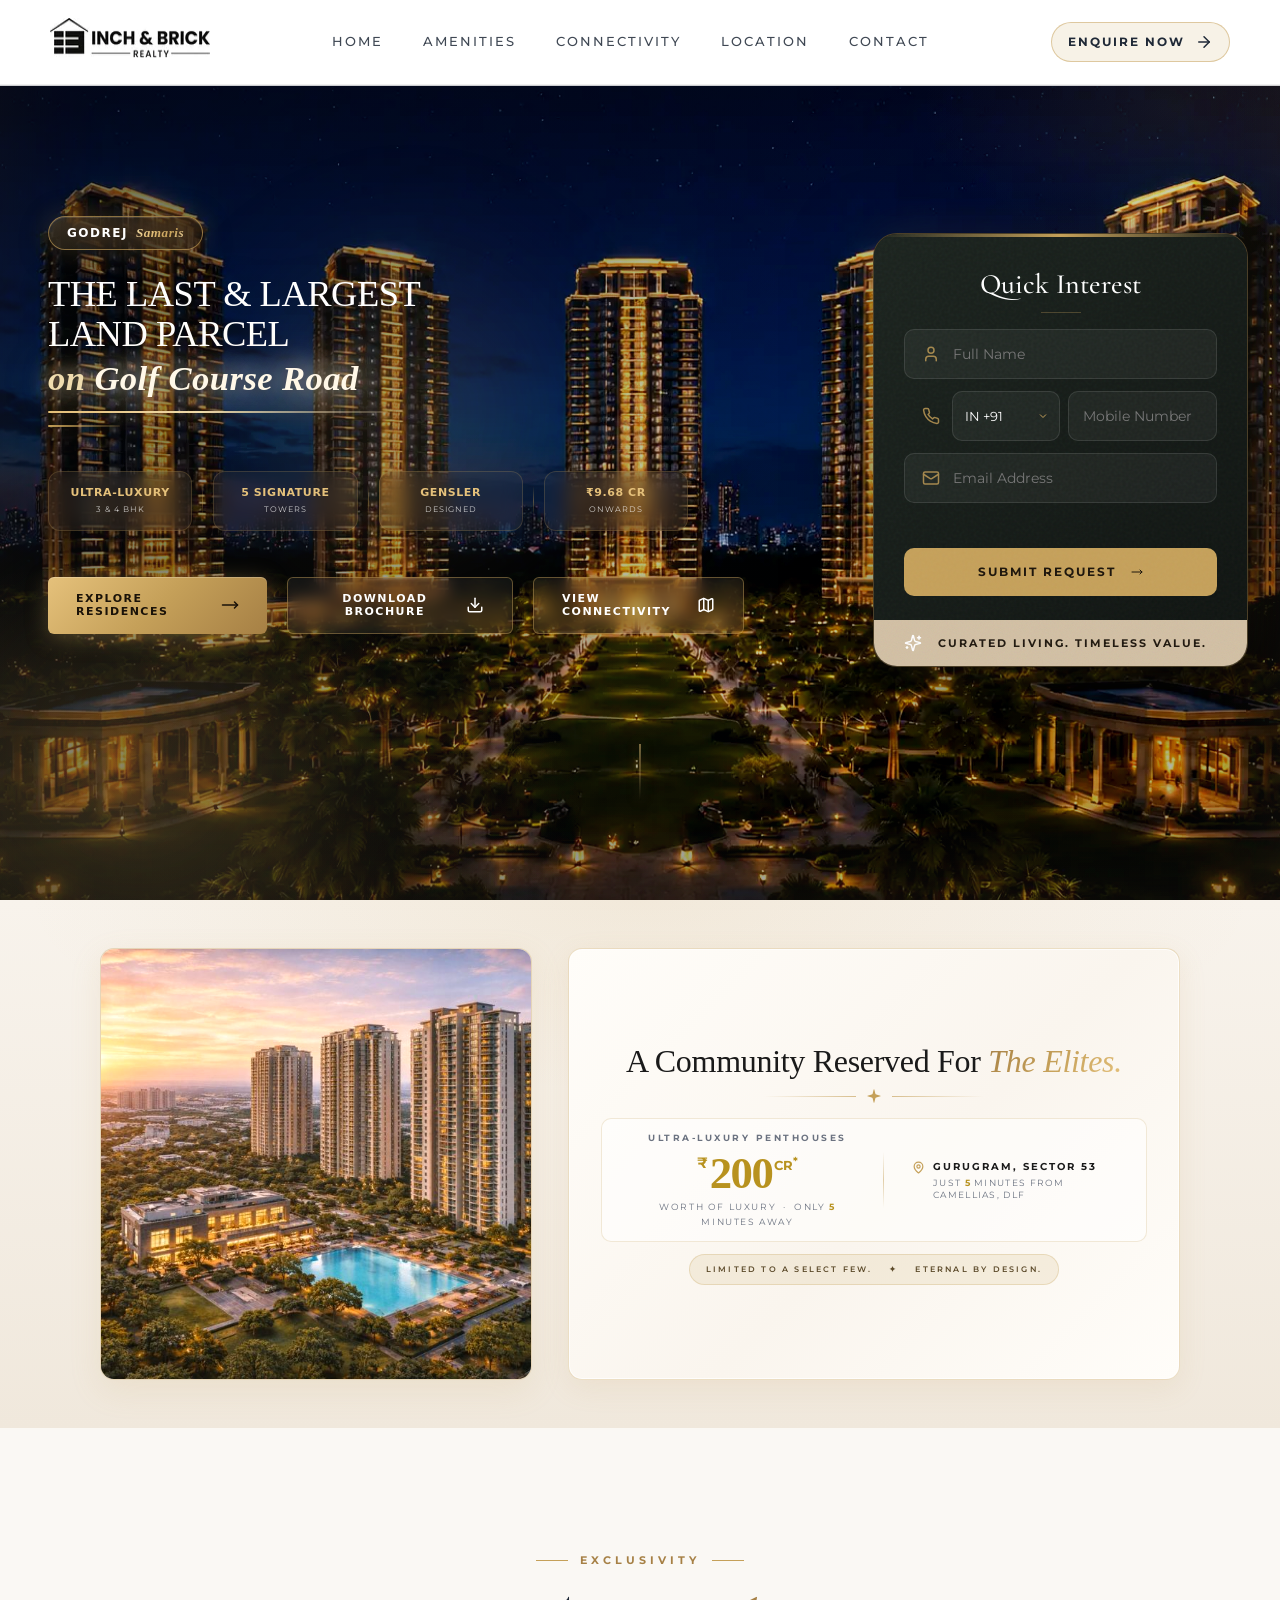
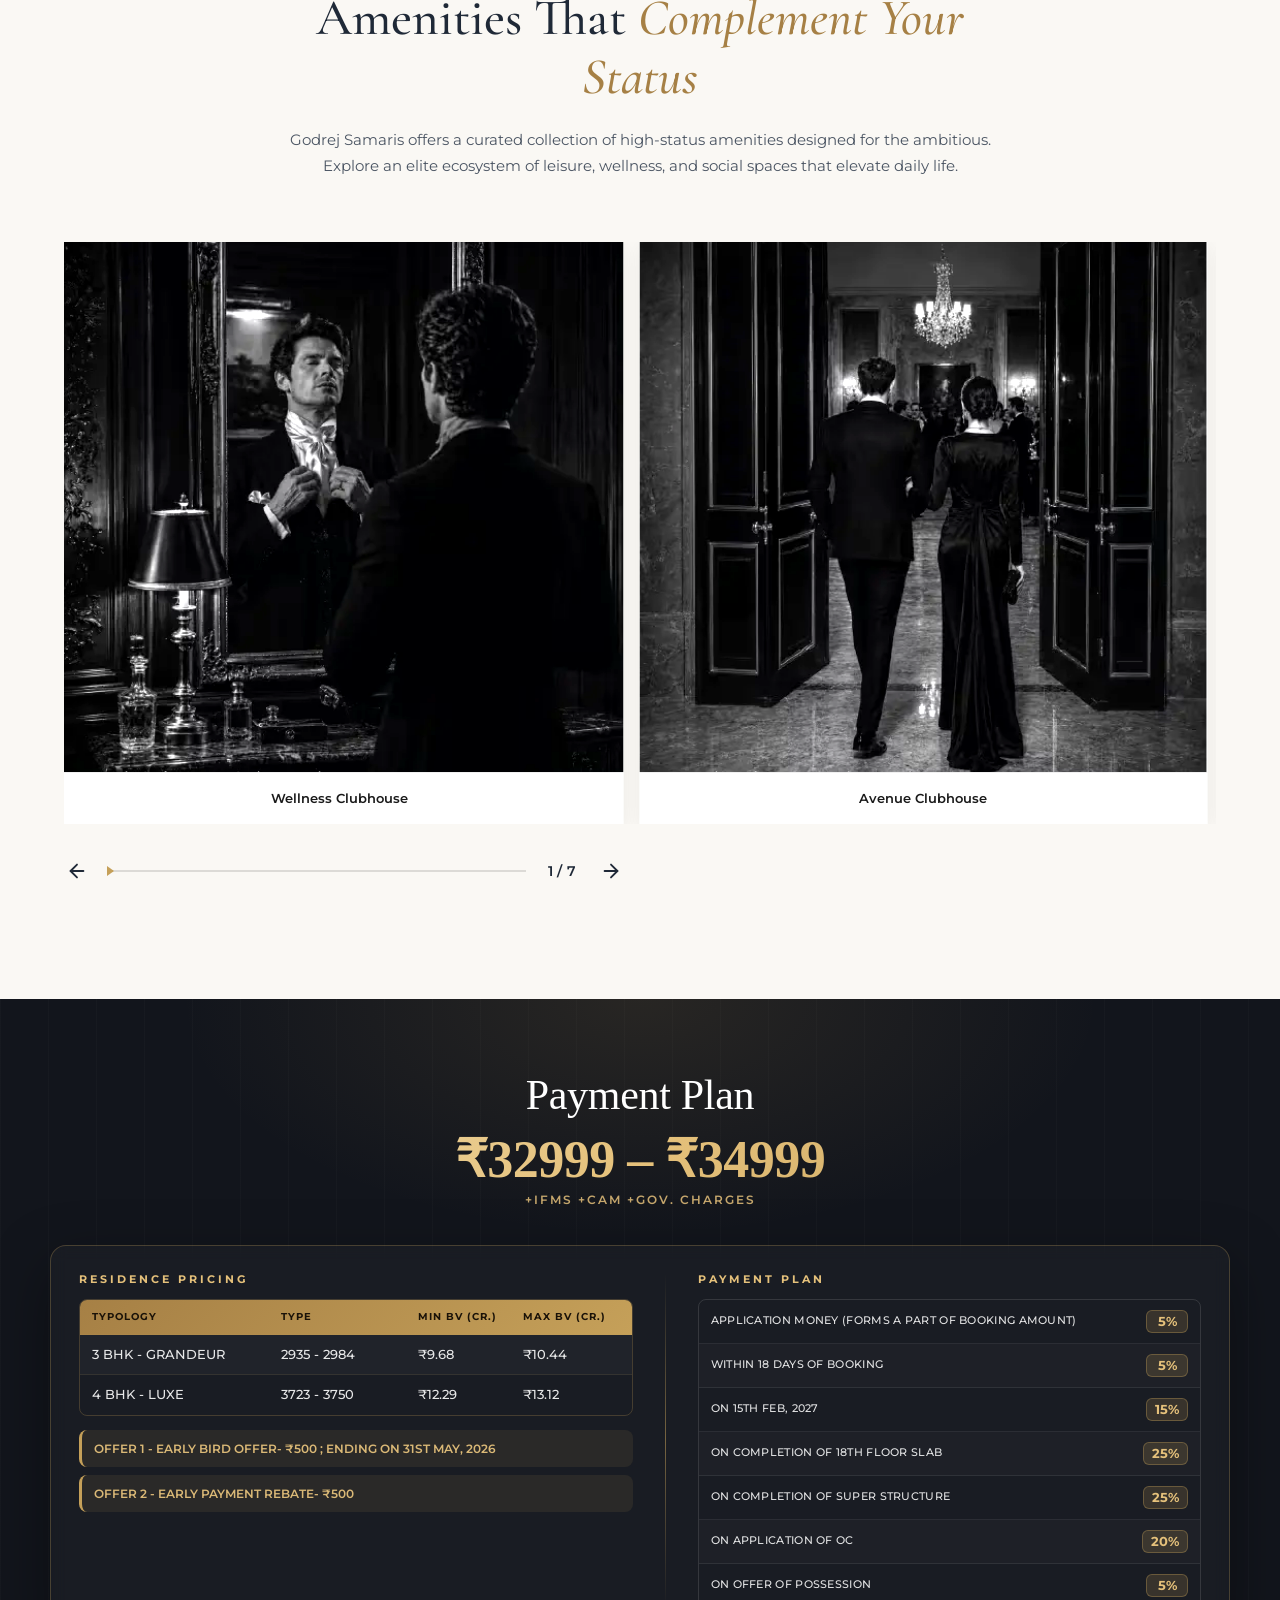
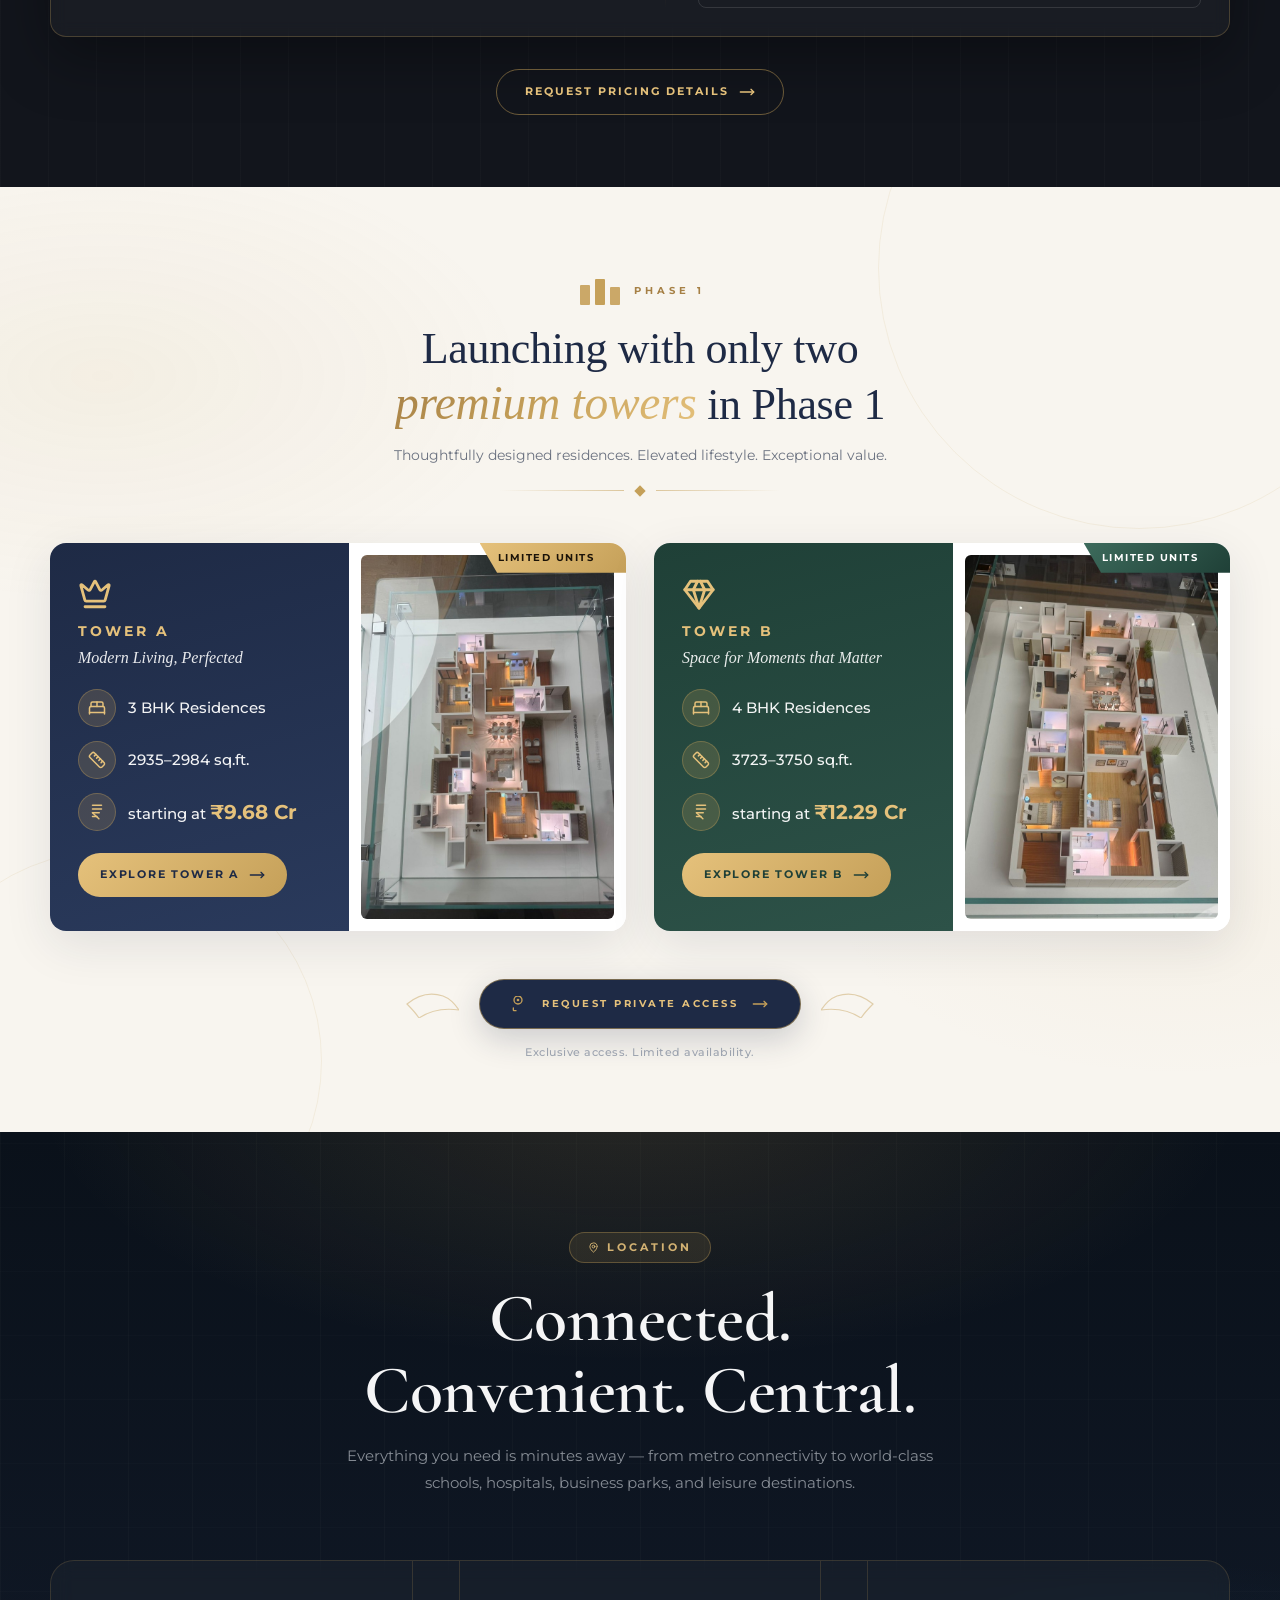
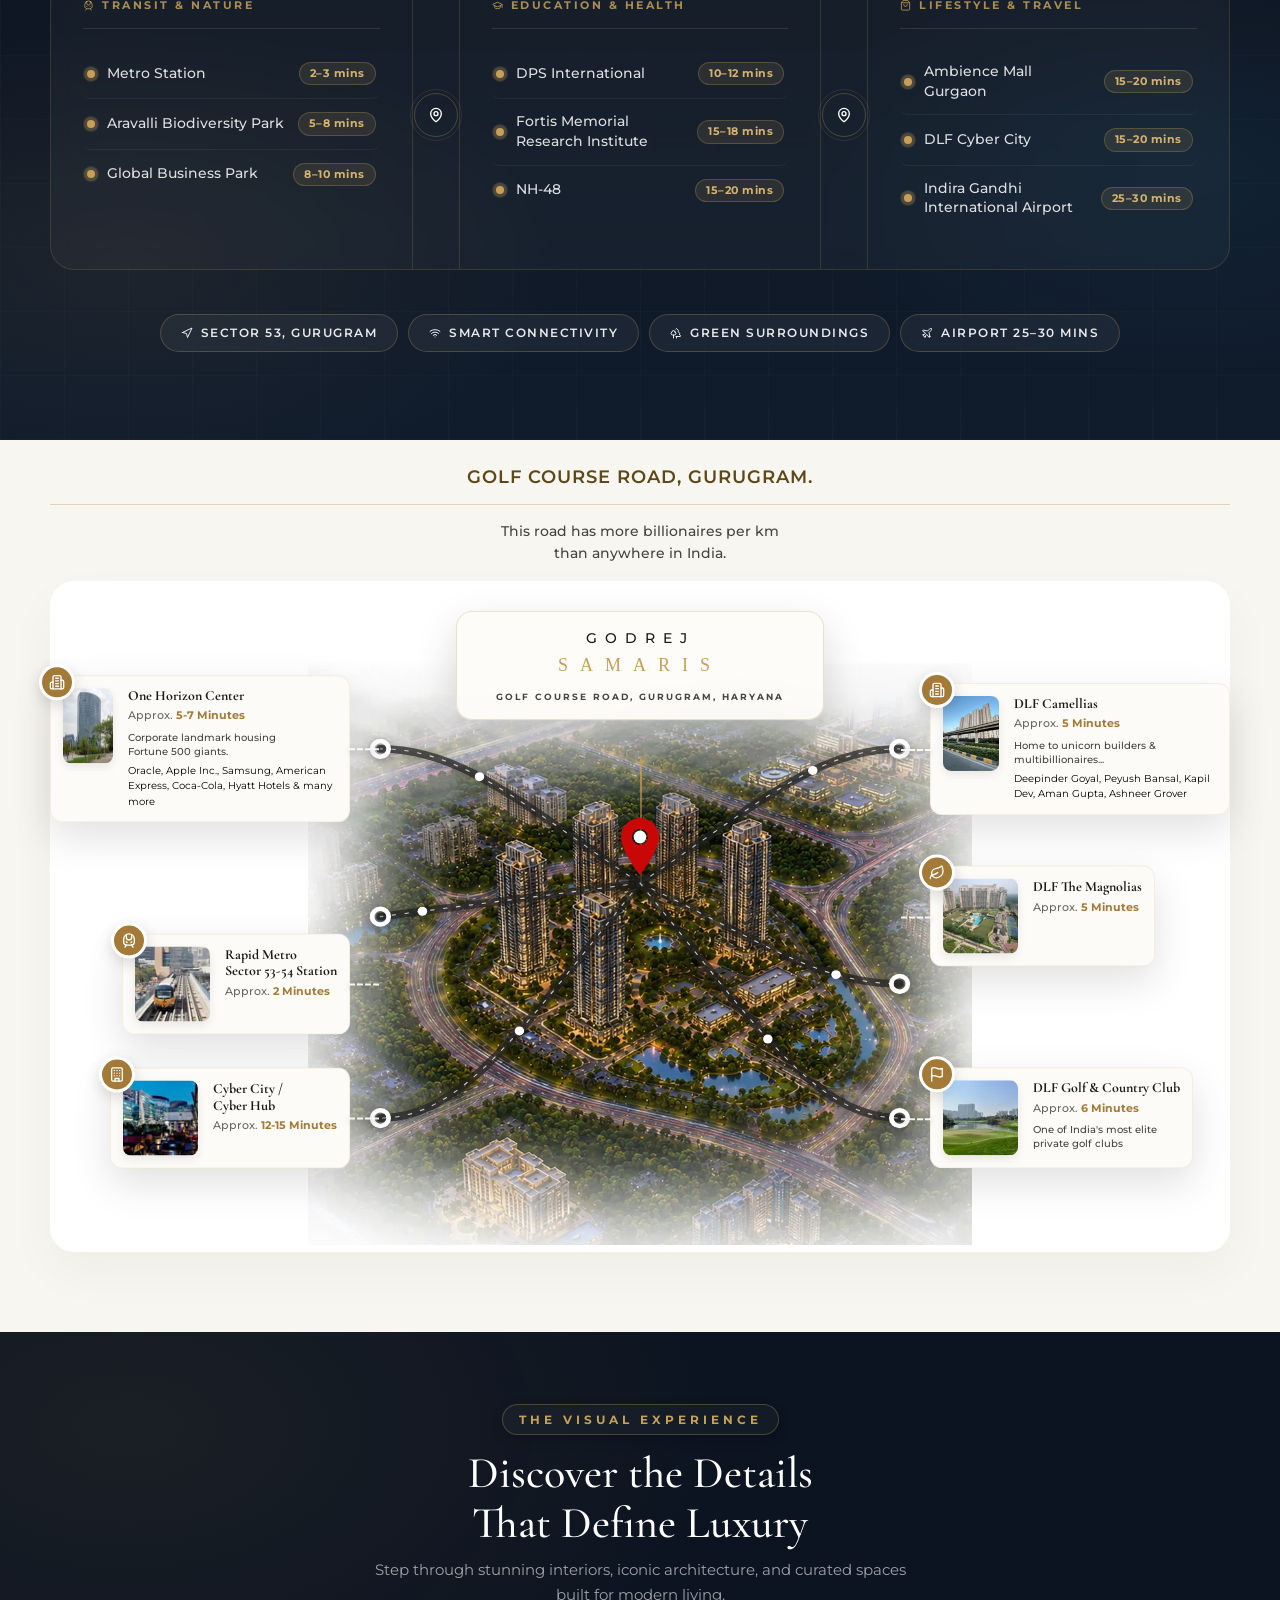
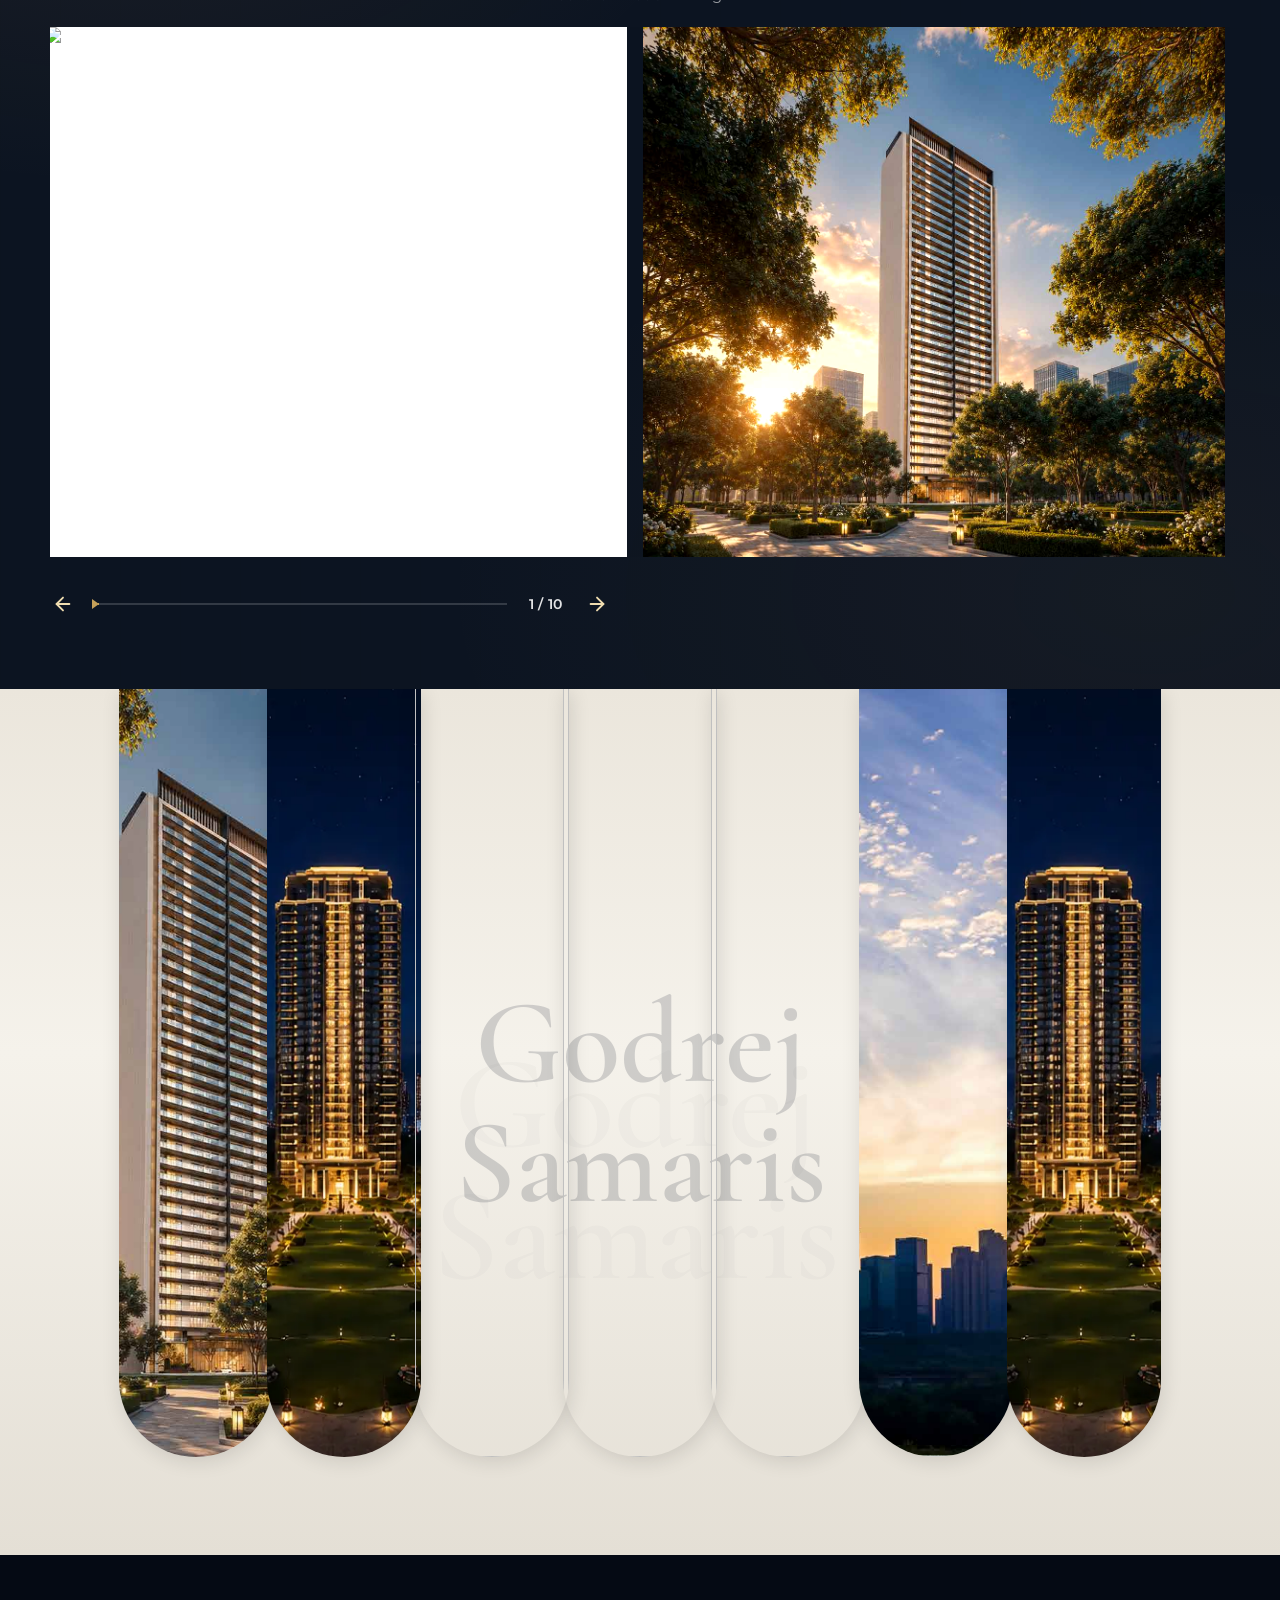
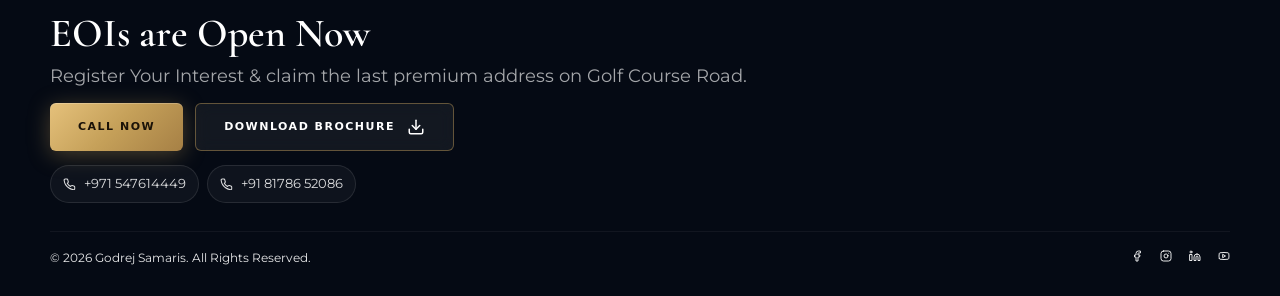
==== commit dd85755d: "page update" ====
--- a/index.html
+++ b/index.html
@@ -115,7 +115,7 @@
     <link rel="preload" as="image" href="banner-960.webp" fetchpriority="high"
         media="(min-width: 769px) and (max-width: 1280px)">
     <link rel="preload" as="image" href="banner-1920.webp" fetchpriority="high" media="(min-width: 1281px)">
-    <link rel="preload" href="style.deferred.css?v=3.1" as="style">
+    <link rel="preload" href="style.deferred.css?v=4.3" as="style">
     <style id="critical-css">
         :root {
             --primary: #C5A059;
@@ -2008,9 +2008,9 @@
             }
         }
     </style>
-    <link rel="stylesheet" href="style.deferred.css?v=3.1" media="print" onload="this.media='all'">
+    <link rel="stylesheet" href="style.deferred.css?v=4.3" media="print" onload="this.media='all'">
     <noscript>
-        <link rel="stylesheet" href="style.deferred.css?v=3.1">
+        <link rel="stylesheet" href="style.deferred.css?v=4.3">
     </noscript>
 </head>
 
@@ -2386,7 +2386,7 @@
         <div class="ec-banner__wrap">
             <figure class="ec-banner__media reveal-up">
                 <img src="images/gallery/about-img.webp" alt="Godrej Samaris — a community reserved for the elites"
-                    width="640" height="480" loading="lazy" decoding="async">
+                    width="640" height="640" loading="lazy" decoding="async">
             </figure>
 
             <div class="ec-banner__center reveal-up">
@@ -2471,8 +2471,8 @@
             width: 100%;
             max-width: 1080px;
             display: grid;
-            grid-template-columns: minmax(0, 1.05fr) minmax(0, 1fr);
-            gap: clamp(18px, 3vw, 28px);
+            grid-template-columns: minmax(260px, 40%) minmax(0, 1fr);
+            gap: clamp(20px, 3.5vw, 36px);
             align-items: stretch;
         }
 
@@ -2485,24 +2485,29 @@
             box-shadow:
                 0 0 0 1px rgba(255, 255, 255, 0.75) inset,
                 0 10px 32px rgba(197, 160, 89, 0.14);
-            min-height: 280px;
+            height: 100%;
+            min-height: clamp(280px, 36vw, 400px);
+            display: flex;
         }
 
         .ec-banner__media img {
             width: 100%;
             height: 100%;
-            min-height: 280px;
+            min-height: 100%;
             object-fit: cover;
+            object-position: center 42%;
             display: block;
+            filter: brightness(1.04) saturate(1.08) contrast(1.04);
         }
 
         .ec-banner__center {
             width: 100%;
             max-width: none;
-            padding: clamp(18px, 2.8vw, 24px) clamp(18px, 3vw, 28px) clamp(14px, 2.2vw, 18px);
+            padding: clamp(20px, 2.8vw, 28px) clamp(20px, 3vw, 32px);
             display: flex;
             flex-direction: column;
             align-items: center;
+            justify-content: center;
             text-align: center;
             border-radius: 14px;
             border: 1px solid rgba(197, 160, 89, 0.32);
@@ -2510,6 +2515,7 @@
             box-shadow:
                 0 0 0 1px rgba(255, 255, 255, 0.8) inset,
                 0 8px 28px rgba(197, 160, 89, 0.12);
+            min-height: clamp(280px, 36vw, 400px);
         }
 
         .ec-banner__heading {
@@ -2701,16 +2707,24 @@
         @media (max-width: 768px) {
             .ec-banner__wrap {
                 grid-template-columns: 1fr;
+                gap: 16px;
             }
 
             .ec-banner__media {
                 min-height: 0;
-                max-height: 300px;
+                height: auto;
+                aspect-ratio: 16 / 10;
+                max-height: 320px;
             }
 
             .ec-banner__media img {
-                min-height: 220px;
-                max-height: 300px;
+                min-height: 0;
+                height: 100%;
+                object-position: center 40%;
+            }
+
+            .ec-banner__center {
+                min-height: 0;
             }
         }
 
@@ -2766,9 +2780,9 @@
             </header>
 
             <!-- 4-column slider -->
-            <div class="amenities-ref__slider reveal-up">
+            <div class="amenities-ref__slider">
                 <div class="amenities-ref__slider-outer">
-                    <div class="amenities-ref__track" id="amenities-track">
+                    <div class="amenities-ref__track is-marquee" id="amenities-track" data-marquee>
 
                         <figure class="amenities-ref__slide">
                             <img src="images/gallery/1.webp" alt="Wellness Clubhouse"
@@ -2818,13 +2832,15 @@
                     </div>
                 </div>
 
-                <div class="amenities-ref__controls">
-                    <button type="button" class="amenities-ref__btn amenities-ref__btn--prev"
-                        id="amenities-prev" aria-label="Previous amenities">
+                <div class="marquee-nav amenities-ref__marquee-nav">
+                    <button type="button" class="marquee-nav__btn" id="amenities-prev" aria-label="Previous amenities">
                         <i data-lucide="arrow-left"></i>
                     </button>
-                    <button type="button" class="amenities-ref__btn amenities-ref__btn--next"
-                        id="amenities-next" aria-label="Next amenities">
+                    <div class="marquee-nav__progress" aria-hidden="true">
+                        <span class="marquee-nav__progress-fill" id="amenities-progress"></span>
+                    </div>
+                    <span class="marquee-nav__counter" id="amenities-counter" aria-live="polite">1 / 7</span>
+                    <button type="button" class="marquee-nav__btn" id="amenities-next" aria-label="Next amenities">
                         <i data-lucide="arrow-right"></i>
                     </button>
                 </div>
@@ -3352,9 +3368,9 @@
                 <p class="gallery-creative__desc">Step through stunning interiors, iconic architecture, and curated spaces built for modern living.</p>
             </div>
 
-            <div class="gallery-creative__slider reveal-up revealed">
+            <div class="gallery-creative__slider">
                 <div class="gallery-creative__slider-outer">
-                    <div class="gallery-creative__track" id="gallery-track">
+                    <div class="gallery-creative__track is-marquee" id="gallery-track" data-marquee>
                         <figure class="gallery-creative__slide gc-card">
                             <button type="button" class="gc-card__open" aria-label="View night exterior">
                                 <img src="images/4.PNG" alt="Night exterior view" loading="lazy" decoding="async">
@@ -3407,13 +3423,15 @@
                         </figure>
                     </div>
                 </div>
-                <div class="gallery-creative__controls">
-                    <button type="button" class="gallery-creative__btn gallery-creative__btn--prev" id="gallery-prev"
-                        aria-label="Previous gallery image">
+                <div class="marquee-nav marquee-nav--on-dark gallery-creative__marquee-nav">
+                    <button type="button" class="marquee-nav__btn" id="gallery-prev" aria-label="Previous gallery image">
                         <i data-lucide="arrow-left"></i>
                     </button>
-                    <button type="button" class="gallery-creative__btn gallery-creative__btn--next" id="gallery-next"
-                        aria-label="Next gallery image">
+                    <div class="marquee-nav__progress" aria-hidden="true">
+                        <span class="marquee-nav__progress-fill" id="gallery-progress"></span>
+                    </div>
+                    <span class="marquee-nav__counter" id="gallery-counter" aria-live="polite">1 / 10</span>
+                    <button type="button" class="marquee-nav__btn" id="gallery-next" aria-label="Next gallery image">
                         <i data-lucide="arrow-right"></i>
                     </button>
                 </div>
--- a/style.deferred.css
+++ b/style.deferred.css
@@ -1706,8 +1706,6 @@
 }
 
 .premium-amenities__slide {
-<<<<<<< HEAD
-    /* Single image per view */
     flex: 0 0 100%;
     scroll-snap-align: start;
     overflow: hidden;
@@ -1728,21 +1726,10 @@
     pointer-events: none;
     z-index: 2;
     transition: border-color 0.5s ease, box-shadow 0.5s ease;
-=======
-    flex: 0 0 clamp(320px, 30vw, 420px);
-    scroll-snap-align: start;
-    overflow: hidden;
-    position: relative;
-    aspect-ratio: 4/5;
-    background: #000;
-    box-shadow: 0 15px 40px rgba(0, 0, 0, 0.08);
-    transition: transform 0.5s cubic-bezier(0.16, 1, 0.3, 1), box-shadow 0.5s cubic-bezier(0.16, 1, 0.3, 1);
->>>>>>> 0277613f1e633934174242cb21b399632d9587eb
 }
 
 .premium-amenities__slide:hover {
     transform: translateY(-8px);
-<<<<<<< HEAD
     box-shadow: 0 30px 60px rgba(197, 160, 89, 0.3);
 }
 
@@ -1751,7 +1738,6 @@
     box-shadow: inset 0 0 0 1px rgba(197, 160, 89, 0.6);
 }
 
-/* Highlight the slide currently in view */
 .premium-amenities__slide.is-active {
     opacity: 1;
     box-shadow: 0 25px 55px rgba(197, 160, 89, 0.25);
@@ -1765,9 +1751,6 @@
 .premium-amenities__slide.is-active .premium-amenities__slide-img {
     opacity: 1;
     filter: brightness(1.08) saturate(1.08);
-=======
-    box-shadow: 0 30px 60px rgba(197, 160, 89, 0.15);
->>>>>>> 0277613f1e633934174242cb21b399632d9587eb
 }
 
 .premium-amenities__slide-img {
@@ -1776,32 +1759,20 @@
     width: 100%;
     height: 100%;
     object-fit: cover;
-<<<<<<< HEAD
     opacity: 0.95;
     transition: transform 0.8s cubic-bezier(0.16, 1, 0.3, 1), filter 0.8s ease, opacity 0.8s ease;
-=======
-    opacity: 0.65;
-    transition: transform 0.8s cubic-bezier(0.16, 1, 0.3, 1);
->>>>>>> 0277613f1e633934174242cb21b399632d9587eb
 }
 
 .premium-amenities__slide:hover .premium-amenities__slide-img {
     transform: scale(1.08);
-<<<<<<< HEAD
     opacity: 1;
     filter: brightness(1.12) saturate(1.1);
-=======
->>>>>>> 0277613f1e633934174242cb21b399632d9587eb
 }
 
 .premium-amenities__slide-overlay {
     position: absolute;
     inset: 0;
-<<<<<<< HEAD
     background: linear-gradient(0deg, rgba(20, 15, 10, 0.9) 0%, rgba(20, 15, 10, 0.25) 45%, transparent 70%);
-=======
-    background: linear-gradient(0deg, rgba(20, 15, 10, 0.95) 0%, rgba(20, 15, 10, 0.4) 50%, transparent 100%);
->>>>>>> 0277613f1e633934174242cb21b399632d9587eb
     display: flex;
     flex-direction: column;
     justify-content: flex-end;
@@ -1933,7 +1904,6 @@
     }
 
     .premium-amenities__slide {
-<<<<<<< HEAD
         flex: 0 0 100%;
         aspect-ratio: 4/5;
         max-height: none;
@@ -1998,59 +1968,73 @@
     color: var(--text-gray);
 }
 
-/* 4-column slider */
+/* Continuous marquee slider */
 .amenities-ref__slider {
     position: relative;
 }
 
+.amenities-ref__slider-outer,
+.gallery-creative__slider-outer {
+    --marquee-img-h: clamp(410px, 44vw, 530px);
+    --marquee-label-h: 52px;
+    overflow: hidden;
+    width: 100%;
+}
+
 .amenities-ref__slider-outer {
-    overflow: hidden;
+    --amenities-img-h: var(--marquee-img-h);
+    --amenities-label-h: var(--marquee-label-h);
+    height: calc(var(--marquee-img-h) + var(--marquee-label-h));
+}
+
+.gallery-creative__slider-outer {
+    height: var(--marquee-img-h);
 }
 
 .amenities-ref__track {
     --amenities-gap: clamp(10px, 1.2vw, 16px);
     display: flex;
+    align-items: stretch;
+    flex-wrap: nowrap;
     gap: var(--amenities-gap);
-    overflow-x: auto;
-    scroll-snap-type: x mandatory;
-    scroll-behavior: smooth;
-    scrollbar-width: none;
-    -ms-overflow-style: none;
-}
-
-.amenities-ref__track::-webkit-scrollbar {
-    display: none;
+    width: max-content;
+    height: 100%;
+    will-change: transform;
+}
+
+.amenities-ref__track.is-marquee-active {
+    transition: none;
 }
 
 .amenities-ref__slide {
-    flex: 0 0 calc((100% - (2 * var(--amenities-gap))) / 3);
-    scroll-snap-align: start;
+    flex: 0 0 auto;
+    width: auto;
+    height: 100%;
     display: flex;
     flex-direction: column;
     margin: 0;
     overflow: hidden;
     position: relative;
-    border-radius: clamp(10px, 1vw, 14px);
+    border-radius: 0;
     background: #fff;
     box-shadow: 0 4px 20px rgba(0, 0, 0, 0.06);
-    transition: transform 0.45s ease, box-shadow 0.45s ease;
-}
-
-.amenities-ref__slide.is-active {
-    box-shadow: 0 12px 36px rgba(197, 160, 89, 0.2);
 }
 
 .amenities-ref__slide img {
     width: 100%;
-    aspect-ratio: 1 / 1;
+    height: var(--amenities-img-h);
+    min-height: var(--amenities-img-h);
+    max-height: var(--amenities-img-h);
+    flex: 0 0 var(--amenities-img-h);
     object-fit: cover;
     display: block;
-    filter: grayscale(100%) contrast(1.05);
-    transition: filter 0.5s ease;
+    filter: brightness(1.06) saturate(1.15) contrast(1.06);
+    transition: filter 0.5s ease, transform 0.45s ease;
 }
 
 .amenities-ref__slide:hover img {
-    filter: grayscale(0%) contrast(1.05);
+    filter: brightness(1.1) saturate(1.22) contrast(1.08);
+    transform: scale(1.02);
 }
 
 .amenities-ref__strip-img--crop-front {
@@ -2059,7 +2043,7 @@
 
 .amenities-ref__slide .amenities-ref__label {
     margin: 0;
-    padding: 16px 14px;
+    padding: 0 14px;
     background: #fff;
     font-family: 'Montserrat', sans-serif;
     font-size: 13px;
@@ -2070,58 +2054,121 @@
     text-align: center;
     color: #1a1a1a;
     border-top: 1px solid rgba(0, 0, 0, 0.06);
-    min-height: 52px;
+    height: var(--amenities-label-h);
+    min-height: var(--amenities-label-h);
+    max-height: var(--amenities-label-h);
+    flex: 0 0 var(--amenities-label-h);
     display: flex;
     align-items: center;
     justify-content: center;
 }
 
-.amenities-ref__controls {
-    display: flex;
-    justify-content: center;
-    gap: 16px;
-    margin-top: 28px;
-}
-
-.amenities-ref__btn {
-    width: 54px;
-    height: 54px;
-    border-radius: 50%;
-    border: 1px solid rgba(197, 160, 89, 0.3);
-    background: #fff;
+@media (max-width: 640px) {
+    .amenities-ref__slider-outer,
+    .gallery-creative__slider-outer {
+        --marquee-img-h: clamp(330px, 62vw, 410px);
+        --marquee-label-h: 48px;
+    }
+
+    .amenities-ref__slider-outer {
+        --amenities-img-h: var(--marquee-img-h);
+        --amenities-label-h: var(--marquee-label-h);
+    }
+}
+
+/* Shared marquee navigation (reference style) */
+.marquee-nav {
+    display: flex;
+    align-items: center;
+    gap: clamp(12px, 2vw, 22px);
+    margin-top: clamp(22px, 3vw, 34px);
+}
+
+.amenities-ref__marquee-nav {
+    max-width: min(560px, 100%);
+}
+
+.marquee-nav__btn {
+    width: auto;
+    height: auto;
+    padding: 2px;
+    border: none;
+    border-radius: 0;
+    background: none;
+    box-shadow: none;
     color: var(--text-dark);
     display: grid;
     place-items: center;
     cursor: pointer;
-    transition: all 0.3s ease;
-    box-shadow: 0 4px 16px rgba(0, 0, 0, 0.06);
-}
-
-.amenities-ref__btn i,
-.amenities-ref__btn svg {
-    width: 20px;
-    height: 20px;
-}
-
-.amenities-ref__btn:hover {
+    transition: color 0.2s ease, transform 0.2s ease;
+}
+
+.marquee-nav__btn svg,
+.marquee-nav__btn i {
+    width: 22px;
+    height: 22px;
+}
+
+.marquee-nav__btn:hover {
+    color: var(--primary-dark);
+    transform: translateY(-1px);
+}
+
+.marquee-nav__progress {
+    flex: 1;
+    min-width: 120px;
+    height: 2px;
+    background: rgba(0, 0, 0, 0.12);
+    position: relative;
+    overflow: visible;
+}
+
+.marquee-nav__progress-fill {
+    display: block;
+    height: 100%;
+    width: 0%;
     background: var(--primary);
-    border-color: var(--primary);
+    position: relative;
+    transition: width 0.12s linear;
+}
+
+.marquee-nav__progress-fill::after {
+    content: "";
+    position: absolute;
+    right: -1px;
+    top: 50%;
+    transform: translateY(-50%);
+    border-top: 5px solid transparent;
+    border-bottom: 5px solid transparent;
+    border-left: 7px solid var(--primary);
+}
+
+.marquee-nav__counter {
+    font: 600 14px/1 "Montserrat", sans-serif;
+    letter-spacing: 0.2px;
+    color: var(--text-dark);
+    white-space: nowrap;
+}
+
+.marquee-nav--on-dark .marquee-nav__btn {
+    color: #f0ddb0;
+}
+
+.marquee-nav--on-dark .marquee-nav__btn:hover {
     color: #fff;
 }
 
-@media (max-width: 1024px) {
-    .amenities-ref__slide {
-        flex: 0 0 calc((100% - var(--amenities-gap)) / 2);
-    }
-}
-
-@media (max-width: 640px) {
-    .amenities-ref__slide {
-        flex: 0 0 100%;
-=======
-        flex: 0 0 clamp(280px, 60vw, 360px);
->>>>>>> 0277613f1e633934174242cb21b399632d9587eb
-    }
+.marquee-nav--on-dark .marquee-nav__progress {
+    background: rgba(255, 255, 255, 0.16);
+}
+
+.marquee-nav--on-dark .marquee-nav__counter {
+    color: rgba(255, 255, 255, 0.88);
+}
+
+.marquee-clone {
+    pointer-events: none;
+    user-select: none;
 }
 
 /* International Design Excellence */
@@ -2279,89 +2326,58 @@
     font: 400 15px/1.65 "Montserrat", sans-serif;
 }
 
-/* Gallery horizontal slider */
+/* Gallery continuous marquee slider (matches amenities) */
 .gallery-creative__slider {
     position: relative;
 }
 
-.gallery-creative__slider-outer {
+.gallery-creative__track {
+    --gallery-gap: clamp(10px, 1.2vw, 16px);
+    display: flex;
+    align-items: stretch;
+    flex-wrap: nowrap;
+    gap: var(--gallery-gap);
+    width: max-content;
+    height: 100%;
+    will-change: transform;
+}
+
+.gallery-creative__track.is-marquee-active {
+    transition: none;
+}
+
+.gallery-creative__slide {
+    flex: 0 0 auto;
+    width: auto;
+    height: 100%;
+}
+
+.gallery-creative__marquee-nav {
+    max-width: min(560px, 100%);
+}
+
+.gallery-creative__slide.gc-card {
+    margin: 0;
+    display: flex;
+    flex-direction: column;
+    position: relative;
+    border-radius: 0;
     overflow: hidden;
-}
-
-.gallery-creative__track {
-    --gallery-gap: clamp(12px, 1.5vw, 16px);
-    display: flex;
-    gap: var(--gallery-gap);
-    overflow-x: auto;
-    scroll-snap-type: x mandatory;
-    scroll-behavior: smooth;
-    scrollbar-width: none;
-    -ms-overflow-style: none;
-    padding-bottom: 4px;
-}
-
-.gallery-creative__track::-webkit-scrollbar {
-    display: none;
-}
-
-.gallery-creative__slide {
-    flex: 0 0 calc((100% - (2 * var(--gallery-gap))) / 3);
-    scroll-snap-align: start;
-    min-height: 0;
-}
-
-.gallery-creative__controls {
-    display: flex;
-    justify-content: center;
-    gap: 14px;
-    margin-top: 20px;
-}
-
-.gallery-creative__btn {
-    width: 48px;
-    height: 48px;
-    border-radius: 50%;
-    border: 1px solid rgba(197, 160, 89, 0.4);
-    background: rgba(255, 255, 255, 0.05);
-    color: #f0ddb0;
-    display: grid;
-    place-items: center;
-    cursor: pointer;
-    transition: background 0.25s ease, border-color 0.25s ease, transform 0.25s ease;
-}
-
-.gallery-creative__btn .icon {
-    width: 18px;
-    height: 18px;
-    pointer-events: none;
-}
-
-.gallery-creative__btn:hover {
-    background: rgba(197, 160, 89, 0.2);
-    border-color: rgba(229, 193, 123, 0.75);
-    transform: translateY(-2px);
-}
-
-.gc-card {
-    margin: 0;
-    position: relative;
-    border-radius: 16px;
-    overflow: hidden;
-    border: 1px solid rgba(255, 255, 255, 0.1);
-    background: #111b2d;
-    box-shadow: 0 12px 36px rgba(0, 0, 0, 0.35);
-    min-height: 0;
+    background: #fff;
+    box-shadow: 0 4px 20px rgba(0, 0, 0, 0.06);
+    opacity: 1;
+    transform: none;
+    transition: box-shadow 0.35s ease;
     height: 100%;
-    transition: transform 0.35s ease, box-shadow 0.35s ease, border-color 0.35s ease, opacity 0.6s ease;
-    opacity: 0;
-    transform: translateY(20px);
-}
-
-.gc-card__open {
+}
+
+.gallery-creative__slide .gc-card__open {
     display: block;
     width: 100%;
     height: 100%;
-    min-height: inherit;
+    min-height: 100%;
+    max-height: 100%;
+    flex: 1 1 auto;
     padding: 0;
     margin: 0;
     border: none;
@@ -2370,6 +2386,8 @@
     text-align: left;
     font: inherit;
     color: inherit;
+    position: relative;
+    overflow: hidden;
 }
 
 .gc-card__open:focus-visible {
@@ -2379,54 +2397,21 @@
 
 .gc-card img {
     width: 100%;
-    aspect-ratio: 4 / 3;
-    height: auto;
+    height: 100%;
     object-fit: cover;
     display: block;
+    filter: brightness(1.06) saturate(1.15) contrast(1.06);
     transition: transform 0.5s ease, filter 0.5s ease;
     pointer-events: none;
 }
 
-.gc-card::before {
-    content: "";
-    position: absolute;
-    inset: 0;
-    background: linear-gradient(180deg, rgba(0, 0, 0, 0) 40%, rgba(0, 0, 0, 0.8) 100%);
-    pointer-events: none;
-    z-index: 1;
+.gc-card:hover img {
+    filter: brightness(1.1) saturate(1.22) contrast(1.08);
+    transform: scale(1.02);
 }
 
 .gc-card:hover {
-    transform: translateY(-4px);
-    border-color: rgba(197, 160, 89, 0.5);
-    box-shadow: 0 18px 48px rgba(0, 0, 0, 0.4);
-}
-
-.gc-card:hover img {
-    transform: scale(1.04);
-    filter: saturate(1.06) contrast(1.04);
-}
-
-.gc-card__caption {
-    position: absolute;
-    left: 12px;
-    bottom: 12px;
-    z-index: 2;
-    margin: 0;
-    padding: 7px 10px;
-    border-radius: 999px;
-    background: rgba(3, 7, 18, 0.72);
-    border: 1px solid rgba(255, 255, 255, 0.16);
-    color: rgba(255, 255, 255, 0.92);
-    font: 600 10px/1 "Montserrat", sans-serif;
-    letter-spacing: 1px;
-    text-transform: uppercase;
-}
-
-.gallery-creative.is-revealed .gc-card,
-.gallery-creative__slider.revealed .gc-card {
-    opacity: 1;
-    transform: translateY(0);
+    box-shadow: 0 12px 36px rgba(197, 160, 89, 0.2);
 }
 
 .gallery-creative__strip {
@@ -2457,19 +2442,9 @@
     transform: translateY(-2px);
 }
 
-@media (max-width: 1024px) {
-    .gallery-creative__slide {
-        flex: 0 0 calc((100% - var(--gallery-gap)) / 2);
-    }
-}
-
 @media (max-width: 640px) {
-    .gallery-creative__slide {
-        flex: 0 0 88%;
-    }
-
-    .gc-card:hover {
-        transform: translateY(0);
+    .gc-card img {
+        min-height: 0;
     }
 }
 
@@ -2781,11 +2756,6 @@
     font-weight: 600;
 }
 
-<<<<<<< HEAD
-=======
-}
-
->>>>>>> 0277613f1e633934174242cb21b399632d9587eb
 /* Location section (placeholder) */
 .location-section {
     padding: 120px 0;
--- a/style.deferred.css
+++ b/style.deferred.css
@@ -1706,8 +1706,6 @@
 }
 
 .premium-amenities__slide {
-<<<<<<< HEAD
-    /* Single image per view */
     flex: 0 0 100%;
     scroll-snap-align: start;
     overflow: hidden;
@@ -1728,21 +1726,10 @@
     pointer-events: none;
     z-index: 2;
     transition: border-color 0.5s ease, box-shadow 0.5s ease;
-=======
-    flex: 0 0 clamp(320px, 30vw, 420px);
-    scroll-snap-align: start;
-    overflow: hidden;
-    position: relative;
-    aspect-ratio: 4/5;
-    background: #000;
-    box-shadow: 0 15px 40px rgba(0, 0, 0, 0.08);
-    transition: transform 0.5s cubic-bezier(0.16, 1, 0.3, 1), box-shadow 0.5s cubic-bezier(0.16, 1, 0.3, 1);
->>>>>>> 0277613f1e633934174242cb21b399632d9587eb
 }
 
 .premium-amenities__slide:hover {
     transform: translateY(-8px);
-<<<<<<< HEAD
     box-shadow: 0 30px 60px rgba(197, 160, 89, 0.3);
 }
 
@@ -1751,7 +1738,6 @@
     box-shadow: inset 0 0 0 1px rgba(197, 160, 89, 0.6);
 }
 
-/* Highlight the slide currently in view */
 .premium-amenities__slide.is-active {
     opacity: 1;
     box-shadow: 0 25px 55px rgba(197, 160, 89, 0.25);
@@ -1765,9 +1751,6 @@
 .premium-amenities__slide.is-active .premium-amenities__slide-img {
     opacity: 1;
     filter: brightness(1.08) saturate(1.08);
-=======
-    box-shadow: 0 30px 60px rgba(197, 160, 89, 0.15);
->>>>>>> 0277613f1e633934174242cb21b399632d9587eb
 }
 
 .premium-amenities__slide-img {
@@ -1776,32 +1759,20 @@
     width: 100%;
     height: 100%;
     object-fit: cover;
-<<<<<<< HEAD
     opacity: 0.95;
     transition: transform 0.8s cubic-bezier(0.16, 1, 0.3, 1), filter 0.8s ease, opacity 0.8s ease;
-=======
-    opacity: 0.65;
-    transition: transform 0.8s cubic-bezier(0.16, 1, 0.3, 1);
->>>>>>> 0277613f1e633934174242cb21b399632d9587eb
 }
 
 .premium-amenities__slide:hover .premium-amenities__slide-img {
     transform: scale(1.08);
-<<<<<<< HEAD
     opacity: 1;
     filter: brightness(1.12) saturate(1.1);
-=======
->>>>>>> 0277613f1e633934174242cb21b399632d9587eb
 }
 
 .premium-amenities__slide-overlay {
     position: absolute;
     inset: 0;
-<<<<<<< HEAD
     background: linear-gradient(0deg, rgba(20, 15, 10, 0.9) 0%, rgba(20, 15, 10, 0.25) 45%, transparent 70%);
-=======
-    background: linear-gradient(0deg, rgba(20, 15, 10, 0.95) 0%, rgba(20, 15, 10, 0.4) 50%, transparent 100%);
->>>>>>> 0277613f1e633934174242cb21b399632d9587eb
     display: flex;
     flex-direction: column;
     justify-content: flex-end;
@@ -1933,7 +1904,6 @@
     }
 
     .premium-amenities__slide {
-<<<<<<< HEAD
         flex: 0 0 100%;
         aspect-ratio: 4/5;
         max-height: none;
@@ -1998,59 +1968,73 @@
     color: var(--text-gray);
 }
 
-/* 4-column slider */
+/* Continuous marquee slider */
 .amenities-ref__slider {
     position: relative;
 }
 
+.amenities-ref__slider-outer,
+.gallery-creative__slider-outer {
+    --marquee-img-h: clamp(410px, 44vw, 530px);
+    --marquee-label-h: 52px;
+    overflow: hidden;
+    width: 100%;
+}
+
 .amenities-ref__slider-outer {
-    overflow: hidden;
+    --amenities-img-h: var(--marquee-img-h);
+    --amenities-label-h: var(--marquee-label-h);
+    height: calc(var(--marquee-img-h) + var(--marquee-label-h));
+}
+
+.gallery-creative__slider-outer {
+    height: var(--marquee-img-h);
 }
 
 .amenities-ref__track {
     --amenities-gap: clamp(10px, 1.2vw, 16px);
     display: flex;
+    align-items: stretch;
+    flex-wrap: nowrap;
     gap: var(--amenities-gap);
-    overflow-x: auto;
-    scroll-snap-type: x mandatory;
-    scroll-behavior: smooth;
-    scrollbar-width: none;
-    -ms-overflow-style: none;
-}
-
-.amenities-ref__track::-webkit-scrollbar {
-    display: none;
+    width: max-content;
+    height: 100%;
+    will-change: transform;
+}
+
+.amenities-ref__track.is-marquee-active {
+    transition: none;
 }
 
 .amenities-ref__slide {
-    flex: 0 0 calc((100% - (2 * var(--amenities-gap))) / 3);
-    scroll-snap-align: start;
+    flex: 0 0 auto;
+    width: auto;
+    height: 100%;
     display: flex;
     flex-direction: column;
     margin: 0;
     overflow: hidden;
     position: relative;
-    border-radius: clamp(10px, 1vw, 14px);
+    border-radius: 0;
     background: #fff;
     box-shadow: 0 4px 20px rgba(0, 0, 0, 0.06);
-    transition: transform 0.45s ease, box-shadow 0.45s ease;
-}
-
-.amenities-ref__slide.is-active {
-    box-shadow: 0 12px 36px rgba(197, 160, 89, 0.2);
 }
 
 .amenities-ref__slide img {
     width: 100%;
-    aspect-ratio: 1 / 1;
+    height: var(--amenities-img-h);
+    min-height: var(--amenities-img-h);
+    max-height: var(--amenities-img-h);
+    flex: 0 0 var(--amenities-img-h);
     object-fit: cover;
     display: block;
-    filter: grayscale(100%) contrast(1.05);
-    transition: filter 0.5s ease;
+    filter: brightness(1.06) saturate(1.15) contrast(1.06);
+    transition: filter 0.5s ease, transform 0.45s ease;
 }
 
 .amenities-ref__slide:hover img {
-    filter: grayscale(0%) contrast(1.05);
+    filter: brightness(1.1) saturate(1.22) contrast(1.08);
+    transform: scale(1.02);
 }
 
 .amenities-ref__strip-img--crop-front {
@@ -2059,7 +2043,7 @@
 
 .amenities-ref__slide .amenities-ref__label {
     margin: 0;
-    padding: 16px 14px;
+    padding: 0 14px;
     background: #fff;
     font-family: 'Montserrat', sans-serif;
     font-size: 13px;
@@ -2070,58 +2054,121 @@
     text-align: center;
     color: #1a1a1a;
     border-top: 1px solid rgba(0, 0, 0, 0.06);
-    min-height: 52px;
+    height: var(--amenities-label-h);
+    min-height: var(--amenities-label-h);
+    max-height: var(--amenities-label-h);
+    flex: 0 0 var(--amenities-label-h);
     display: flex;
     align-items: center;
     justify-content: center;
 }
 
-.amenities-ref__controls {
-    display: flex;
-    justify-content: center;
-    gap: 16px;
-    margin-top: 28px;
-}
-
-.amenities-ref__btn {
-    width: 54px;
-    height: 54px;
-    border-radius: 50%;
-    border: 1px solid rgba(197, 160, 89, 0.3);
-    background: #fff;
+@media (max-width: 640px) {
+    .amenities-ref__slider-outer,
+    .gallery-creative__slider-outer {
+        --marquee-img-h: clamp(330px, 62vw, 410px);
+        --marquee-label-h: 48px;
+    }
+
+    .amenities-ref__slider-outer {
+        --amenities-img-h: var(--marquee-img-h);
+        --amenities-label-h: var(--marquee-label-h);
+    }
+}
+
+/* Shared marquee navigation (reference style) */
+.marquee-nav {
+    display: flex;
+    align-items: center;
+    gap: clamp(12px, 2vw, 22px);
+    margin-top: clamp(22px, 3vw, 34px);
+}
+
+.amenities-ref__marquee-nav {
+    max-width: min(560px, 100%);
+}
+
+.marquee-nav__btn {
+    width: auto;
+    height: auto;
+    padding: 2px;
+    border: none;
+    border-radius: 0;
+    background: none;
+    box-shadow: none;
     color: var(--text-dark);
     display: grid;
     place-items: center;
     cursor: pointer;
-    transition: all 0.3s ease;
-    box-shadow: 0 4px 16px rgba(0, 0, 0, 0.06);
-}
-
-.amenities-ref__btn i,
-.amenities-ref__btn svg {
-    width: 20px;
-    height: 20px;
-}
-
-.amenities-ref__btn:hover {
+    transition: color 0.2s ease, transform 0.2s ease;
+}
+
+.marquee-nav__btn svg,
+.marquee-nav__btn i {
+    width: 22px;
+    height: 22px;
+}
+
+.marquee-nav__btn:hover {
+    color: var(--primary-dark);
+    transform: translateY(-1px);
+}
+
+.marquee-nav__progress {
+    flex: 1;
+    min-width: 120px;
+    height: 2px;
+    background: rgba(0, 0, 0, 0.12);
+    position: relative;
+    overflow: visible;
+}
+
+.marquee-nav__progress-fill {
+    display: block;
+    height: 100%;
+    width: 0%;
     background: var(--primary);
-    border-color: var(--primary);
+    position: relative;
+    transition: width 0.12s linear;
+}
+
+.marquee-nav__progress-fill::after {
+    content: "";
+    position: absolute;
+    right: -1px;
+    top: 50%;
+    transform: translateY(-50%);
+    border-top: 5px solid transparent;
+    border-bottom: 5px solid transparent;
+    border-left: 7px solid var(--primary);
+}
+
+.marquee-nav__counter {
+    font: 600 14px/1 "Montserrat", sans-serif;
+    letter-spacing: 0.2px;
+    color: var(--text-dark);
+    white-space: nowrap;
+}
+
+.marquee-nav--on-dark .marquee-nav__btn {
+    color: #f0ddb0;
+}
+
+.marquee-nav--on-dark .marquee-nav__btn:hover {
     color: #fff;
 }
 
-@media (max-width: 1024px) {
-    .amenities-ref__slide {
-        flex: 0 0 calc((100% - var(--amenities-gap)) / 2);
-    }
-}
-
-@media (max-width: 640px) {
-    .amenities-ref__slide {
-        flex: 0 0 100%;
-=======
-        flex: 0 0 clamp(280px, 60vw, 360px);
->>>>>>> 0277613f1e633934174242cb21b399632d9587eb
-    }
+.marquee-nav--on-dark .marquee-nav__progress {
+    background: rgba(255, 255, 255, 0.16);
+}
+
+.marquee-nav--on-dark .marquee-nav__counter {
+    color: rgba(255, 255, 255, 0.88);
+}
+
+.marquee-clone {
+    pointer-events: none;
+    user-select: none;
 }
 
 /* International Design Excellence */
@@ -2279,89 +2326,58 @@
     font: 400 15px/1.65 "Montserrat", sans-serif;
 }
 
-/* Gallery horizontal slider */
+/* Gallery continuous marquee slider (matches amenities) */
 .gallery-creative__slider {
     position: relative;
 }
 
-.gallery-creative__slider-outer {
+.gallery-creative__track {
+    --gallery-gap: clamp(10px, 1.2vw, 16px);
+    display: flex;
+    align-items: stretch;
+    flex-wrap: nowrap;
+    gap: var(--gallery-gap);
+    width: max-content;
+    height: 100%;
+    will-change: transform;
+}
+
+.gallery-creative__track.is-marquee-active {
+    transition: none;
+}
+
+.gallery-creative__slide {
+    flex: 0 0 auto;
+    width: auto;
+    height: 100%;
+}
+
+.gallery-creative__marquee-nav {
+    max-width: min(560px, 100%);
+}
+
+.gallery-creative__slide.gc-card {
+    margin: 0;
+    display: flex;
+    flex-direction: column;
+    position: relative;
+    border-radius: 0;
     overflow: hidden;
-}
-
-.gallery-creative__track {
-    --gallery-gap: clamp(12px, 1.5vw, 16px);
-    display: flex;
-    gap: var(--gallery-gap);
-    overflow-x: auto;
-    scroll-snap-type: x mandatory;
-    scroll-behavior: smooth;
-    scrollbar-width: none;
-    -ms-overflow-style: none;
-    padding-bottom: 4px;
-}
-
-.gallery-creative__track::-webkit-scrollbar {
-    display: none;
-}
-
-.gallery-creative__slide {
-    flex: 0 0 calc((100% - (2 * var(--gallery-gap))) / 3);
-    scroll-snap-align: start;
-    min-height: 0;
-}
-
-.gallery-creative__controls {
-    display: flex;
-    justify-content: center;
-    gap: 14px;
-    margin-top: 20px;
-}
-
-.gallery-creative__btn {
-    width: 48px;
-    height: 48px;
-    border-radius: 50%;
-    border: 1px solid rgba(197, 160, 89, 0.4);
-    background: rgba(255, 255, 255, 0.05);
-    color: #f0ddb0;
-    display: grid;
-    place-items: center;
-    cursor: pointer;
-    transition: background 0.25s ease, border-color 0.25s ease, transform 0.25s ease;
-}
-
-.gallery-creative__btn .icon {
-    width: 18px;
-    height: 18px;
-    pointer-events: none;
-}
-
-.gallery-creative__btn:hover {
-    background: rgba(197, 160, 89, 0.2);
-    border-color: rgba(229, 193, 123, 0.75);
-    transform: translateY(-2px);
-}
-
-.gc-card {
-    margin: 0;
-    position: relative;
-    border-radius: 16px;
-    overflow: hidden;
-    border: 1px solid rgba(255, 255, 255, 0.1);
-    background: #111b2d;
-    box-shadow: 0 12px 36px rgba(0, 0, 0, 0.35);
-    min-height: 0;
+    background: #fff;
+    box-shadow: 0 4px 20px rgba(0, 0, 0, 0.06);
+    opacity: 1;
+    transform: none;
+    transition: box-shadow 0.35s ease;
     height: 100%;
-    transition: transform 0.35s ease, box-shadow 0.35s ease, border-color 0.35s ease, opacity 0.6s ease;
-    opacity: 0;
-    transform: translateY(20px);
-}
-
-.gc-card__open {
+}
+
+.gallery-creative__slide .gc-card__open {
     display: block;
     width: 100%;
     height: 100%;
-    min-height: inherit;
+    min-height: 100%;
+    max-height: 100%;
+    flex: 1 1 auto;
     padding: 0;
     margin: 0;
     border: none;
@@ -2370,6 +2386,8 @@
     text-align: left;
     font: inherit;
     color: inherit;
+    position: relative;
+    overflow: hidden;
 }
 
 .gc-card__open:focus-visible {
@@ -2379,54 +2397,21 @@
 
 .gc-card img {
     width: 100%;
-    aspect-ratio: 4 / 3;
-    height: auto;
+    height: 100%;
     object-fit: cover;
     display: block;
+    filter: brightness(1.06) saturate(1.15) contrast(1.06);
     transition: transform 0.5s ease, filter 0.5s ease;
     pointer-events: none;
 }
 
-.gc-card::before {
-    content: "";
-    position: absolute;
-    inset: 0;
-    background: linear-gradient(180deg, rgba(0, 0, 0, 0) 40%, rgba(0, 0, 0, 0.8) 100%);
-    pointer-events: none;
-    z-index: 1;
+.gc-card:hover img {
+    filter: brightness(1.1) saturate(1.22) contrast(1.08);
+    transform: scale(1.02);
 }
 
 .gc-card:hover {
-    transform: translateY(-4px);
-    border-color: rgba(197, 160, 89, 0.5);
-    box-shadow: 0 18px 48px rgba(0, 0, 0, 0.4);
-}
-
-.gc-card:hover img {
-    transform: scale(1.04);
-    filter: saturate(1.06) contrast(1.04);
-}
-
-.gc-card__caption {
-    position: absolute;
-    left: 12px;
-    bottom: 12px;
-    z-index: 2;
-    margin: 0;
-    padding: 7px 10px;
-    border-radius: 999px;
-    background: rgba(3, 7, 18, 0.72);
-    border: 1px solid rgba(255, 255, 255, 0.16);
-    color: rgba(255, 255, 255, 0.92);
-    font: 600 10px/1 "Montserrat", sans-serif;
-    letter-spacing: 1px;
-    text-transform: uppercase;
-}
-
-.gallery-creative.is-revealed .gc-card,
-.gallery-creative__slider.revealed .gc-card {
-    opacity: 1;
-    transform: translateY(0);
+    box-shadow: 0 12px 36px rgba(197, 160, 89, 0.2);
 }
 
 .gallery-creative__strip {
@@ -2457,19 +2442,9 @@
     transform: translateY(-2px);
 }
 
-@media (max-width: 1024px) {
-    .gallery-creative__slide {
-        flex: 0 0 calc((100% - var(--gallery-gap)) / 2);
-    }
-}
-
 @media (max-width: 640px) {
-    .gallery-creative__slide {
-        flex: 0 0 88%;
-    }
-
-    .gc-card:hover {
-        transform: translateY(0);
+    .gc-card img {
+        min-height: 0;
     }
 }
 
@@ -2781,11 +2756,6 @@
     font-weight: 600;
 }
 
-<<<<<<< HEAD
-=======
-}
-
->>>>>>> 0277613f1e633934174242cb21b399632d9587eb
 /* Location section (placeholder) */
 .location-section {
     padding: 120px 0;
--- a/style.deferred.css
+++ b/style.deferred.css
@@ -1706,8 +1706,6 @@
 }
 
 .premium-amenities__slide {
-<<<<<<< HEAD
-    /* Single image per view */
     flex: 0 0 100%;
     scroll-snap-align: start;
     overflow: hidden;
@@ -1728,21 +1726,10 @@
     pointer-events: none;
     z-index: 2;
     transition: border-color 0.5s ease, box-shadow 0.5s ease;
-=======
-    flex: 0 0 clamp(320px, 30vw, 420px);
-    scroll-snap-align: start;
-    overflow: hidden;
-    position: relative;
-    aspect-ratio: 4/5;
-    background: #000;
-    box-shadow: 0 15px 40px rgba(0, 0, 0, 0.08);
-    transition: transform 0.5s cubic-bezier(0.16, 1, 0.3, 1), box-shadow 0.5s cubic-bezier(0.16, 1, 0.3, 1);
->>>>>>> 0277613f1e633934174242cb21b399632d9587eb
 }
 
 .premium-amenities__slide:hover {
     transform: translateY(-8px);
-<<<<<<< HEAD
     box-shadow: 0 30px 60px rgba(197, 160, 89, 0.3);
 }
 
@@ -1751,7 +1738,6 @@
     box-shadow: inset 0 0 0 1px rgba(197, 160, 89, 0.6);
 }
 
-/* Highlight the slide currently in view */
 .premium-amenities__slide.is-active {
     opacity: 1;
     box-shadow: 0 25px 55px rgba(197, 160, 89, 0.25);
@@ -1765,9 +1751,6 @@
 .premium-amenities__slide.is-active .premium-amenities__slide-img {
     opacity: 1;
     filter: brightness(1.08) saturate(1.08);
-=======
-    box-shadow: 0 30px 60px rgba(197, 160, 89, 0.15);
->>>>>>> 0277613f1e633934174242cb21b399632d9587eb
 }
 
 .premium-amenities__slide-img {
@@ -1776,32 +1759,20 @@
     width: 100%;
     height: 100%;
     object-fit: cover;
-<<<<<<< HEAD
     opacity: 0.95;
     transition: transform 0.8s cubic-bezier(0.16, 1, 0.3, 1), filter 0.8s ease, opacity 0.8s ease;
-=======
-    opacity: 0.65;
-    transition: transform 0.8s cubic-bezier(0.16, 1, 0.3, 1);
->>>>>>> 0277613f1e633934174242cb21b399632d9587eb
 }
 
 .premium-amenities__slide:hover .premium-amenities__slide-img {
     transform: scale(1.08);
-<<<<<<< HEAD
     opacity: 1;
     filter: brightness(1.12) saturate(1.1);
-=======
->>>>>>> 0277613f1e633934174242cb21b399632d9587eb
 }
 
 .premium-amenities__slide-overlay {
     position: absolute;
     inset: 0;
-<<<<<<< HEAD
     background: linear-gradient(0deg, rgba(20, 15, 10, 0.9) 0%, rgba(20, 15, 10, 0.25) 45%, transparent 70%);
-=======
-    background: linear-gradient(0deg, rgba(20, 15, 10, 0.95) 0%, rgba(20, 15, 10, 0.4) 50%, transparent 100%);
->>>>>>> 0277613f1e633934174242cb21b399632d9587eb
     display: flex;
     flex-direction: column;
     justify-content: flex-end;
@@ -1933,7 +1904,6 @@
     }
 
     .premium-amenities__slide {
-<<<<<<< HEAD
         flex: 0 0 100%;
         aspect-ratio: 4/5;
         max-height: none;
@@ -1998,59 +1968,73 @@
     color: var(--text-gray);
 }
 
-/* 4-column slider */
+/* Continuous marquee slider */
 .amenities-ref__slider {
     position: relative;
 }
 
+.amenities-ref__slider-outer,
+.gallery-creative__slider-outer {
+    --marquee-img-h: clamp(410px, 44vw, 530px);
+    --marquee-label-h: 52px;
+    overflow: hidden;
+    width: 100%;
+}
+
 .amenities-ref__slider-outer {
-    overflow: hidden;
+    --amenities-img-h: var(--marquee-img-h);
+    --amenities-label-h: var(--marquee-label-h);
+    height: calc(var(--marquee-img-h) + var(--marquee-label-h));
+}
+
+.gallery-creative__slider-outer {
+    height: var(--marquee-img-h);
 }
 
 .amenities-ref__track {
     --amenities-gap: clamp(10px, 1.2vw, 16px);
     display: flex;
+    align-items: stretch;
+    flex-wrap: nowrap;
     gap: var(--amenities-gap);
-    overflow-x: auto;
-    scroll-snap-type: x mandatory;
-    scroll-behavior: smooth;
-    scrollbar-width: none;
-    -ms-overflow-style: none;
-}
-
-.amenities-ref__track::-webkit-scrollbar {
-    display: none;
+    width: max-content;
+    height: 100%;
+    will-change: transform;
+}
+
+.amenities-ref__track.is-marquee-active {
+    transition: none;
 }
 
 .amenities-ref__slide {
-    flex: 0 0 calc((100% - (2 * var(--amenities-gap))) / 3);
-    scroll-snap-align: start;
+    flex: 0 0 auto;
+    width: auto;
+    height: 100%;
     display: flex;
     flex-direction: column;
     margin: 0;
     overflow: hidden;
     position: relative;
-    border-radius: clamp(10px, 1vw, 14px);
+    border-radius: 0;
     background: #fff;
     box-shadow: 0 4px 20px rgba(0, 0, 0, 0.06);
-    transition: transform 0.45s ease, box-shadow 0.45s ease;
-}
-
-.amenities-ref__slide.is-active {
-    box-shadow: 0 12px 36px rgba(197, 160, 89, 0.2);
 }
 
 .amenities-ref__slide img {
     width: 100%;
-    aspect-ratio: 1 / 1;
+    height: var(--amenities-img-h);
+    min-height: var(--amenities-img-h);
+    max-height: var(--amenities-img-h);
+    flex: 0 0 var(--amenities-img-h);
     object-fit: cover;
     display: block;
-    filter: grayscale(100%) contrast(1.05);
-    transition: filter 0.5s ease;
+    filter: brightness(1.06) saturate(1.15) contrast(1.06);
+    transition: filter 0.5s ease, transform 0.45s ease;
 }
 
 .amenities-ref__slide:hover img {
-    filter: grayscale(0%) contrast(1.05);
+    filter: brightness(1.1) saturate(1.22) contrast(1.08);
+    transform: scale(1.02);
 }
 
 .amenities-ref__strip-img--crop-front {
@@ -2059,7 +2043,7 @@
 
 .amenities-ref__slide .amenities-ref__label {
     margin: 0;
-    padding: 16px 14px;
+    padding: 0 14px;
     background: #fff;
     font-family: 'Montserrat', sans-serif;
     font-size: 13px;
@@ -2070,58 +2054,121 @@
     text-align: center;
     color: #1a1a1a;
     border-top: 1px solid rgba(0, 0, 0, 0.06);
-    min-height: 52px;
+    height: var(--amenities-label-h);
+    min-height: var(--amenities-label-h);
+    max-height: var(--amenities-label-h);
+    flex: 0 0 var(--amenities-label-h);
     display: flex;
     align-items: center;
     justify-content: center;
 }
 
-.amenities-ref__controls {
-    display: flex;
-    justify-content: center;
-    gap: 16px;
-    margin-top: 28px;
-}
-
-.amenities-ref__btn {
-    width: 54px;
-    height: 54px;
-    border-radius: 50%;
-    border: 1px solid rgba(197, 160, 89, 0.3);
-    background: #fff;
+@media (max-width: 640px) {
+    .amenities-ref__slider-outer,
+    .gallery-creative__slider-outer {
+        --marquee-img-h: clamp(330px, 62vw, 410px);
+        --marquee-label-h: 48px;
+    }
+
+    .amenities-ref__slider-outer {
+        --amenities-img-h: var(--marquee-img-h);
+        --amenities-label-h: var(--marquee-label-h);
+    }
+}
+
+/* Shared marquee navigation (reference style) */
+.marquee-nav {
+    display: flex;
+    align-items: center;
+    gap: clamp(12px, 2vw, 22px);
+    margin-top: clamp(22px, 3vw, 34px);
+}
+
+.amenities-ref__marquee-nav {
+    max-width: min(560px, 100%);
+}
+
+.marquee-nav__btn {
+    width: auto;
+    height: auto;
+    padding: 2px;
+    border: none;
+    border-radius: 0;
+    background: none;
+    box-shadow: none;
     color: var(--text-dark);
     display: grid;
     place-items: center;
     cursor: pointer;
-    transition: all 0.3s ease;
-    box-shadow: 0 4px 16px rgba(0, 0, 0, 0.06);
-}
-
-.amenities-ref__btn i,
-.amenities-ref__btn svg {
-    width: 20px;
-    height: 20px;
-}
-
-.amenities-ref__btn:hover {
+    transition: color 0.2s ease, transform 0.2s ease;
+}
+
+.marquee-nav__btn svg,
+.marquee-nav__btn i {
+    width: 22px;
+    height: 22px;
+}
+
+.marquee-nav__btn:hover {
+    color: var(--primary-dark);
+    transform: translateY(-1px);
+}
+
+.marquee-nav__progress {
+    flex: 1;
+    min-width: 120px;
+    height: 2px;
+    background: rgba(0, 0, 0, 0.12);
+    position: relative;
+    overflow: visible;
+}
+
+.marquee-nav__progress-fill {
+    display: block;
+    height: 100%;
+    width: 0%;
     background: var(--primary);
-    border-color: var(--primary);
+    position: relative;
+    transition: width 0.12s linear;
+}
+
+.marquee-nav__progress-fill::after {
+    content: "";
+    position: absolute;
+    right: -1px;
+    top: 50%;
+    transform: translateY(-50%);
+    border-top: 5px solid transparent;
+    border-bottom: 5px solid transparent;
+    border-left: 7px solid var(--primary);
+}
+
+.marquee-nav__counter {
+    font: 600 14px/1 "Montserrat", sans-serif;
+    letter-spacing: 0.2px;
+    color: var(--text-dark);
+    white-space: nowrap;
+}
+
+.marquee-nav--on-dark .marquee-nav__btn {
+    color: #f0ddb0;
+}
+
+.marquee-nav--on-dark .marquee-nav__btn:hover {
     color: #fff;
 }
 
-@media (max-width: 1024px) {
-    .amenities-ref__slide {
-        flex: 0 0 calc((100% - var(--amenities-gap)) / 2);
-    }
-}
-
-@media (max-width: 640px) {
-    .amenities-ref__slide {
-        flex: 0 0 100%;
-=======
-        flex: 0 0 clamp(280px, 60vw, 360px);
->>>>>>> 0277613f1e633934174242cb21b399632d9587eb
-    }
+.marquee-nav--on-dark .marquee-nav__progress {
+    background: rgba(255, 255, 255, 0.16);
+}
+
+.marquee-nav--on-dark .marquee-nav__counter {
+    color: rgba(255, 255, 255, 0.88);
+}
+
+.marquee-clone {
+    pointer-events: none;
+    user-select: none;
 }
 
 /* International Design Excellence */
@@ -2279,89 +2326,58 @@
     font: 400 15px/1.65 "Montserrat", sans-serif;
 }
 
-/* Gallery horizontal slider */
+/* Gallery continuous marquee slider (matches amenities) */
 .gallery-creative__slider {
     position: relative;
 }
 
-.gallery-creative__slider-outer {
+.gallery-creative__track {
+    --gallery-gap: clamp(10px, 1.2vw, 16px);
+    display: flex;
+    align-items: stretch;
+    flex-wrap: nowrap;
+    gap: var(--gallery-gap);
+    width: max-content;
+    height: 100%;
+    will-change: transform;
+}
+
+.gallery-creative__track.is-marquee-active {
+    transition: none;
+}
+
+.gallery-creative__slide {
+    flex: 0 0 auto;
+    width: auto;
+    height: 100%;
+}
+
+.gallery-creative__marquee-nav {
+    max-width: min(560px, 100%);
+}
+
+.gallery-creative__slide.gc-card {
+    margin: 0;
+    display: flex;
+    flex-direction: column;
+    position: relative;
+    border-radius: 0;
     overflow: hidden;
-}
-
-.gallery-creative__track {
-    --gallery-gap: clamp(12px, 1.5vw, 16px);
-    display: flex;
-    gap: var(--gallery-gap);
-    overflow-x: auto;
-    scroll-snap-type: x mandatory;
-    scroll-behavior: smooth;
-    scrollbar-width: none;
-    -ms-overflow-style: none;
-    padding-bottom: 4px;
-}
-
-.gallery-creative__track::-webkit-scrollbar {
-    display: none;
-}
-
-.gallery-creative__slide {
-    flex: 0 0 calc((100% - (2 * var(--gallery-gap))) / 3);
-    scroll-snap-align: start;
-    min-height: 0;
-}
-
-.gallery-creative__controls {
-    display: flex;
-    justify-content: center;
-    gap: 14px;
-    margin-top: 20px;
-}
-
-.gallery-creative__btn {
-    width: 48px;
-    height: 48px;
-    border-radius: 50%;
-    border: 1px solid rgba(197, 160, 89, 0.4);
-    background: rgba(255, 255, 255, 0.05);
-    color: #f0ddb0;
-    display: grid;
-    place-items: center;
-    cursor: pointer;
-    transition: background 0.25s ease, border-color 0.25s ease, transform 0.25s ease;
-}
-
-.gallery-creative__btn .icon {
-    width: 18px;
-    height: 18px;
-    pointer-events: none;
-}
-
-.gallery-creative__btn:hover {
-    background: rgba(197, 160, 89, 0.2);
-    border-color: rgba(229, 193, 123, 0.75);
-    transform: translateY(-2px);
-}
-
-.gc-card {
-    margin: 0;
-    position: relative;
-    border-radius: 16px;
-    overflow: hidden;
-    border: 1px solid rgba(255, 255, 255, 0.1);
-    background: #111b2d;
-    box-shadow: 0 12px 36px rgba(0, 0, 0, 0.35);
-    min-height: 0;
+    background: #fff;
+    box-shadow: 0 4px 20px rgba(0, 0, 0, 0.06);
+    opacity: 1;
+    transform: none;
+    transition: box-shadow 0.35s ease;
     height: 100%;
-    transition: transform 0.35s ease, box-shadow 0.35s ease, border-color 0.35s ease, opacity 0.6s ease;
-    opacity: 0;
-    transform: translateY(20px);
-}
-
-.gc-card__open {
+}
+
+.gallery-creative__slide .gc-card__open {
     display: block;
     width: 100%;
     height: 100%;
-    min-height: inherit;
+    min-height: 100%;
+    max-height: 100%;
+    flex: 1 1 auto;
     padding: 0;
     margin: 0;
     border: none;
@@ -2370,6 +2386,8 @@
     text-align: left;
     font: inherit;
     color: inherit;
+    position: relative;
+    overflow: hidden;
 }
 
 .gc-card__open:focus-visible {
@@ -2379,54 +2397,21 @@
 
 .gc-card img {
     width: 100%;
-    aspect-ratio: 4 / 3;
-    height: auto;
+    height: 100%;
     object-fit: cover;
     display: block;
+    filter: brightness(1.06) saturate(1.15) contrast(1.06);
     transition: transform 0.5s ease, filter 0.5s ease;
     pointer-events: none;
 }
 
-.gc-card::before {
-    content: "";
-    position: absolute;
-    inset: 0;
-    background: linear-gradient(180deg, rgba(0, 0, 0, 0) 40%, rgba(0, 0, 0, 0.8) 100%);
-    pointer-events: none;
-    z-index: 1;
+.gc-card:hover img {
+    filter: brightness(1.1) saturate(1.22) contrast(1.08);
+    transform: scale(1.02);
 }
 
 .gc-card:hover {
-    transform: translateY(-4px);
-    border-color: rgba(197, 160, 89, 0.5);
-    box-shadow: 0 18px 48px rgba(0, 0, 0, 0.4);
-}
-
-.gc-card:hover img {
-    transform: scale(1.04);
-    filter: saturate(1.06) contrast(1.04);
-}
-
-.gc-card__caption {
-    position: absolute;
-    left: 12px;
-    bottom: 12px;
-    z-index: 2;
-    margin: 0;
-    padding: 7px 10px;
-    border-radius: 999px;
-    background: rgba(3, 7, 18, 0.72);
-    border: 1px solid rgba(255, 255, 255, 0.16);
-    color: rgba(255, 255, 255, 0.92);
-    font: 600 10px/1 "Montserrat", sans-serif;
-    letter-spacing: 1px;
-    text-transform: uppercase;
-}
-
-.gallery-creative.is-revealed .gc-card,
-.gallery-creative__slider.revealed .gc-card {
-    opacity: 1;
-    transform: translateY(0);
+    box-shadow: 0 12px 36px rgba(197, 160, 89, 0.2);
 }
 
 .gallery-creative__strip {
@@ -2457,19 +2442,9 @@
     transform: translateY(-2px);
 }
 
-@media (max-width: 1024px) {
-    .gallery-creative__slide {
-        flex: 0 0 calc((100% - var(--gallery-gap)) / 2);
-    }
-}
-
 @media (max-width: 640px) {
-    .gallery-creative__slide {
-        flex: 0 0 88%;
-    }
-
-    .gc-card:hover {
-        transform: translateY(0);
+    .gc-card img {
+        min-height: 0;
     }
 }
 
@@ -2781,11 +2756,6 @@
     font-weight: 600;
 }
 
-<<<<<<< HEAD
-=======
-}
-
->>>>>>> 0277613f1e633934174242cb21b399632d9587eb
 /* Location section (placeholder) */
 .location-section {
     padding: 120px 0;
